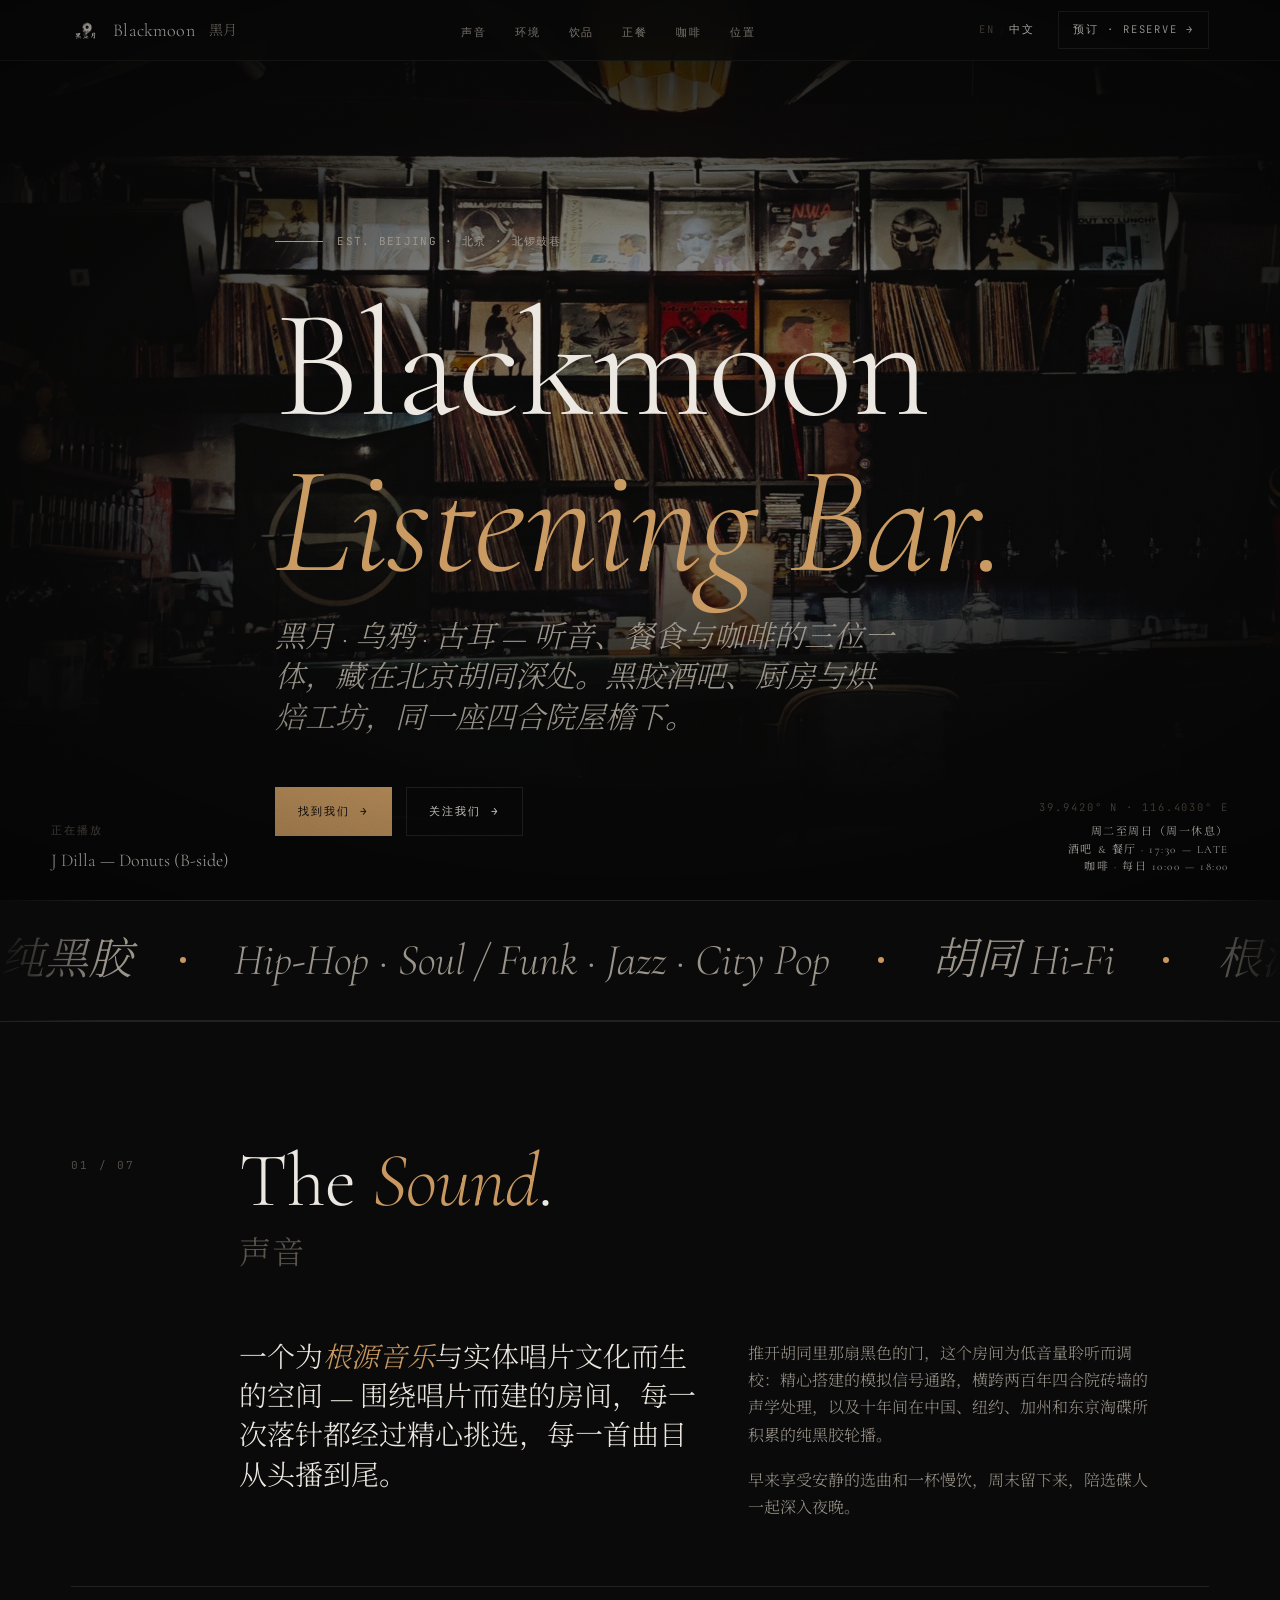
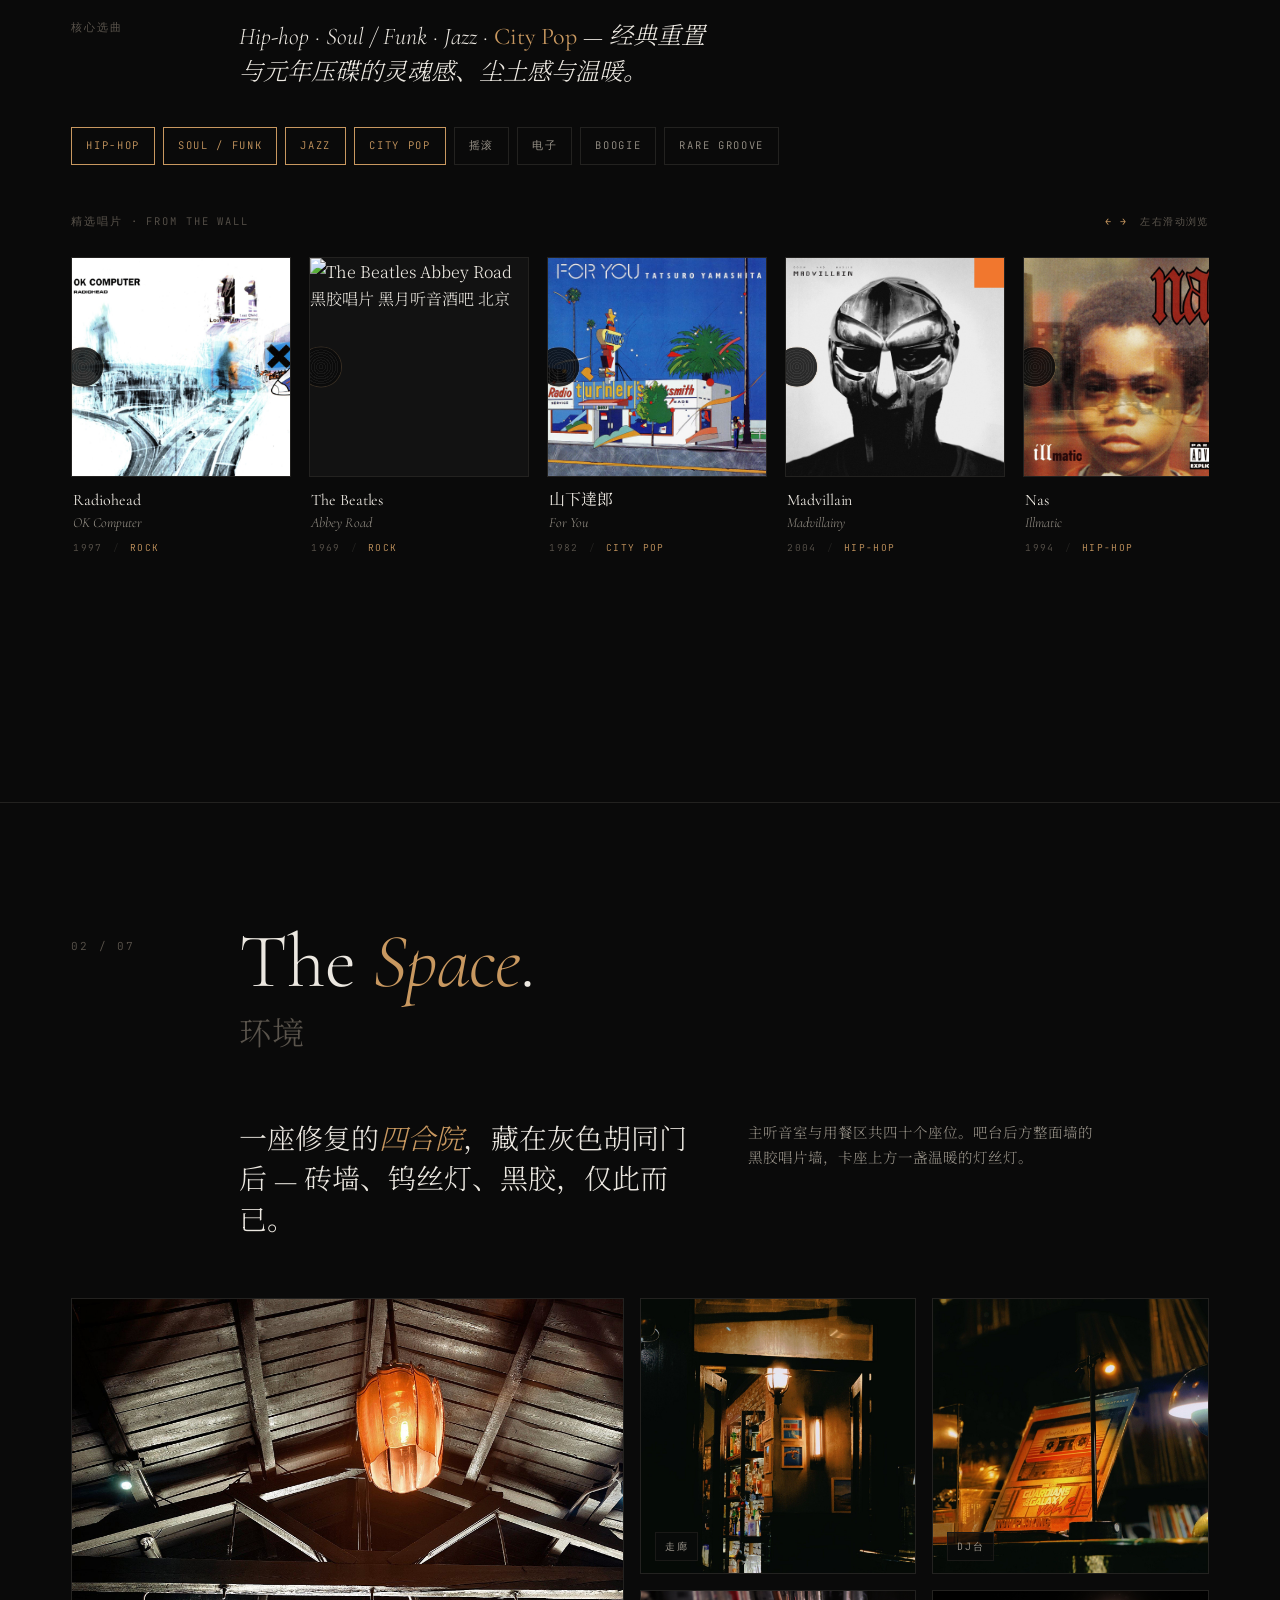
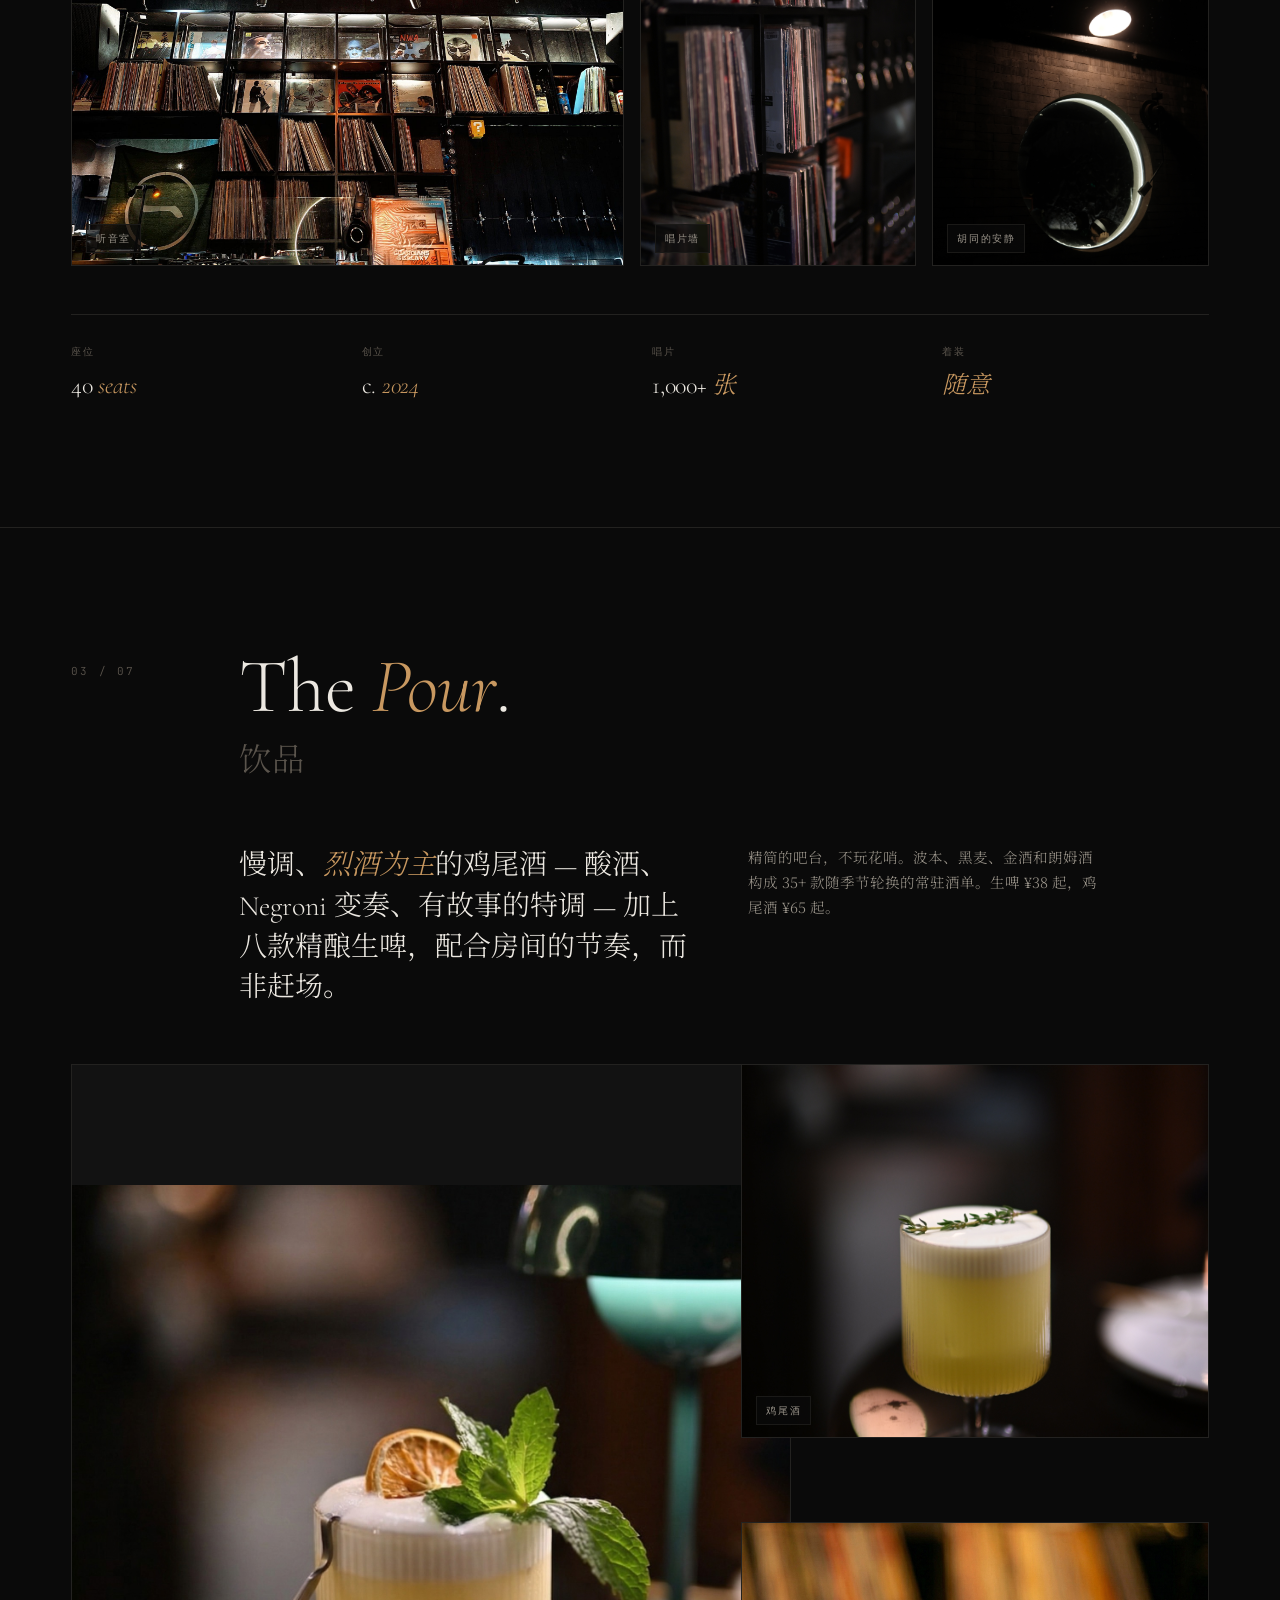
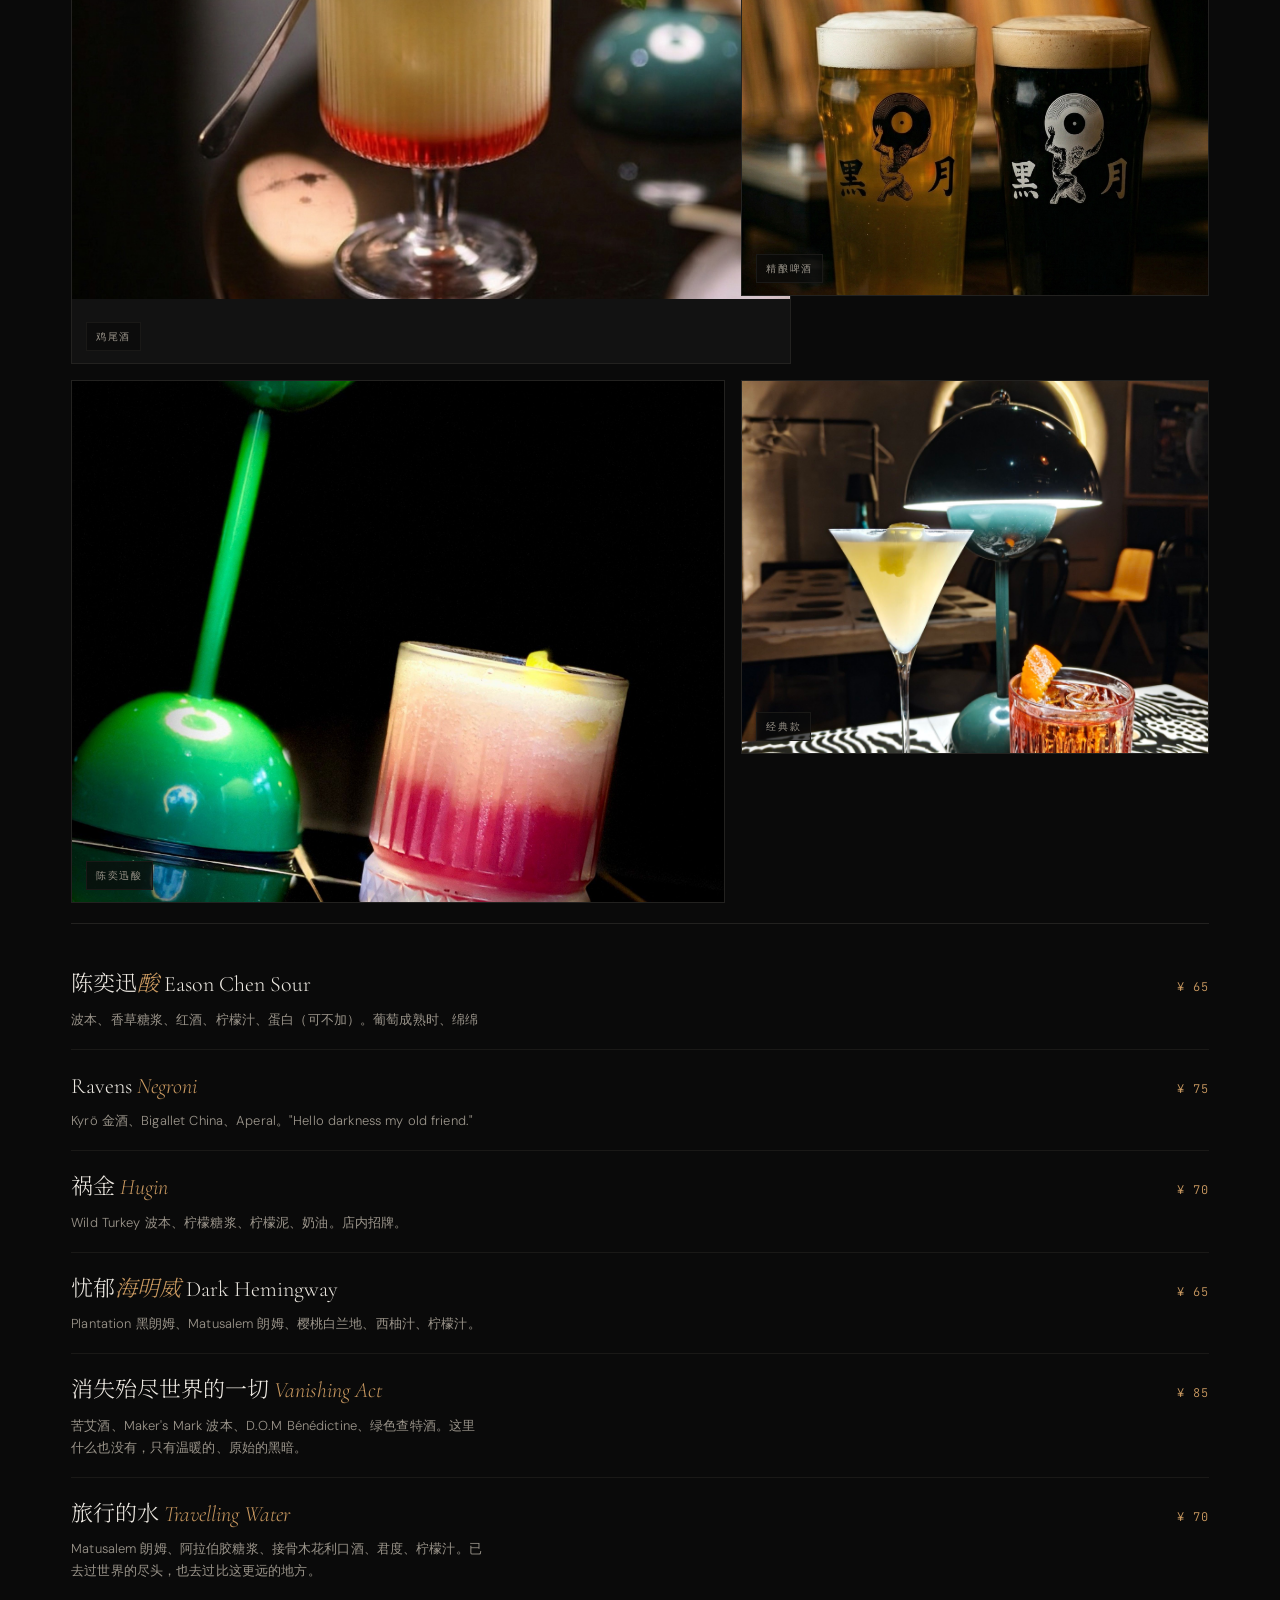
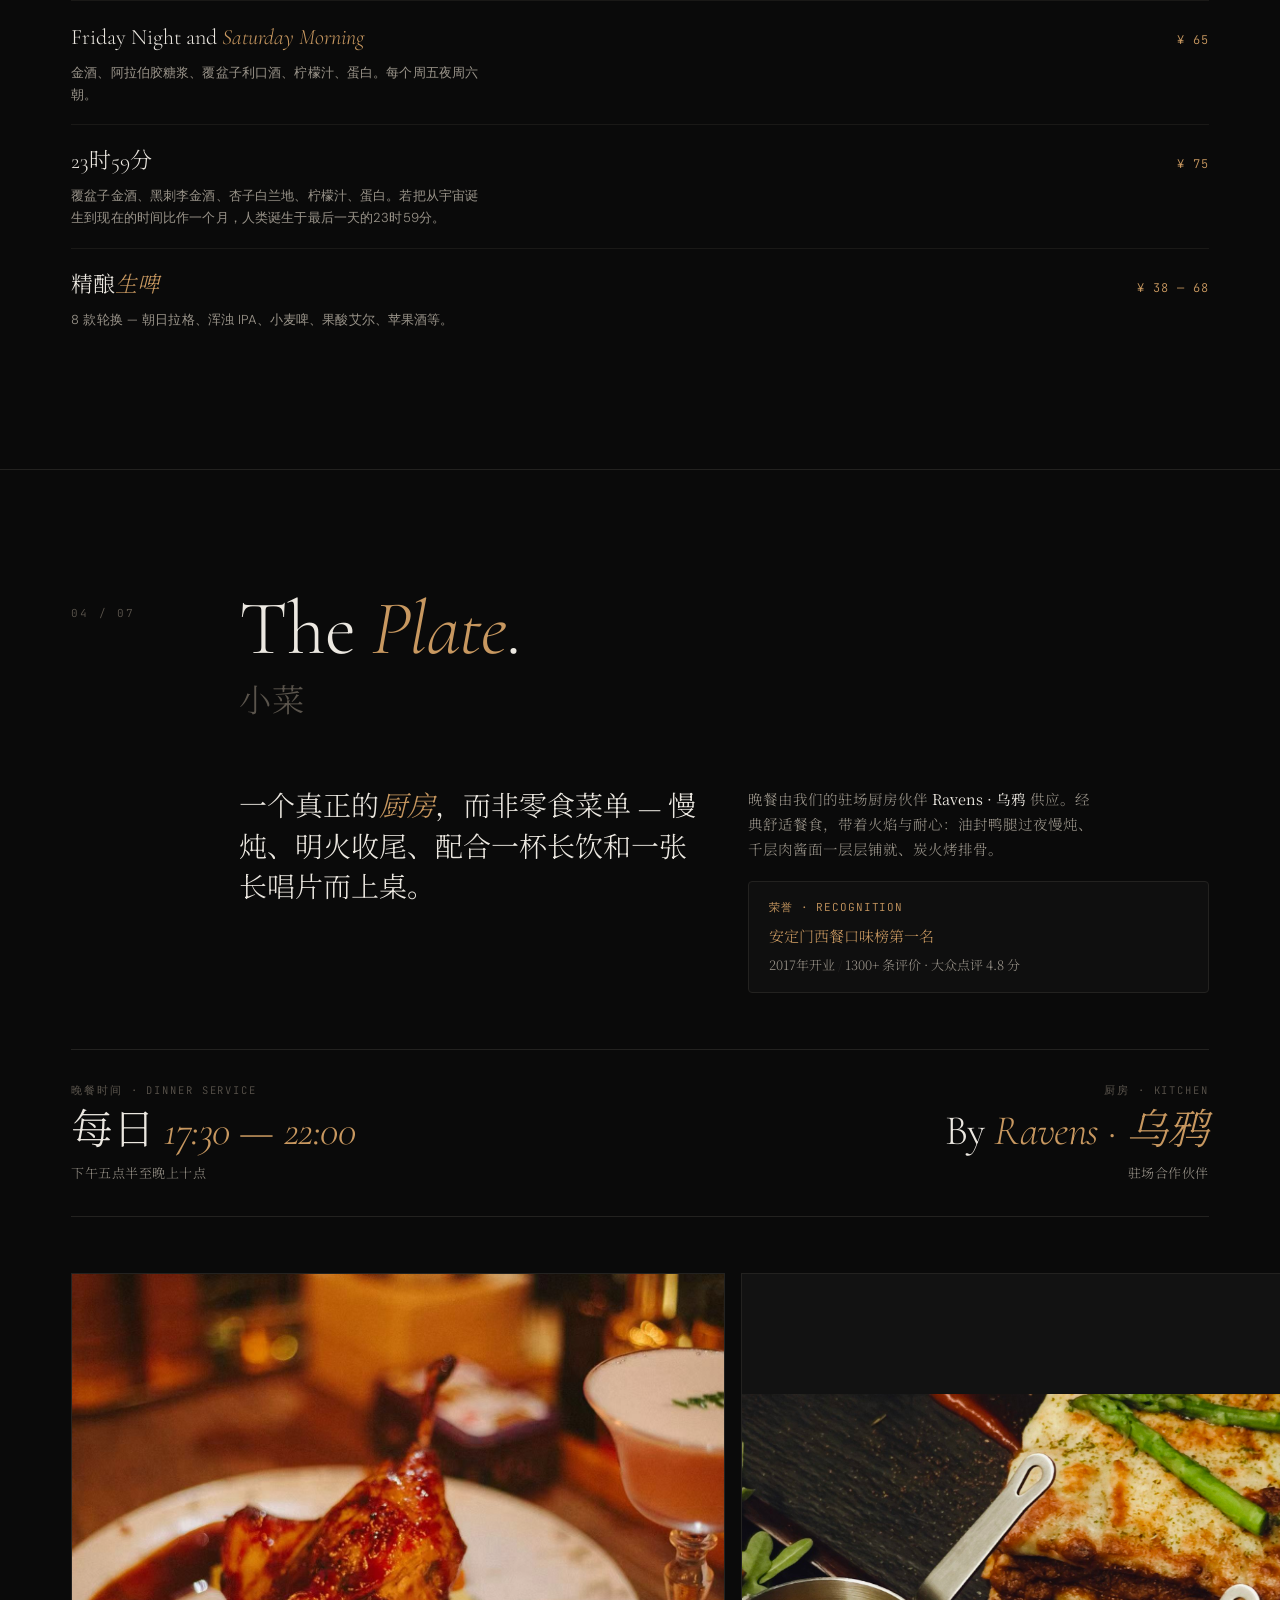
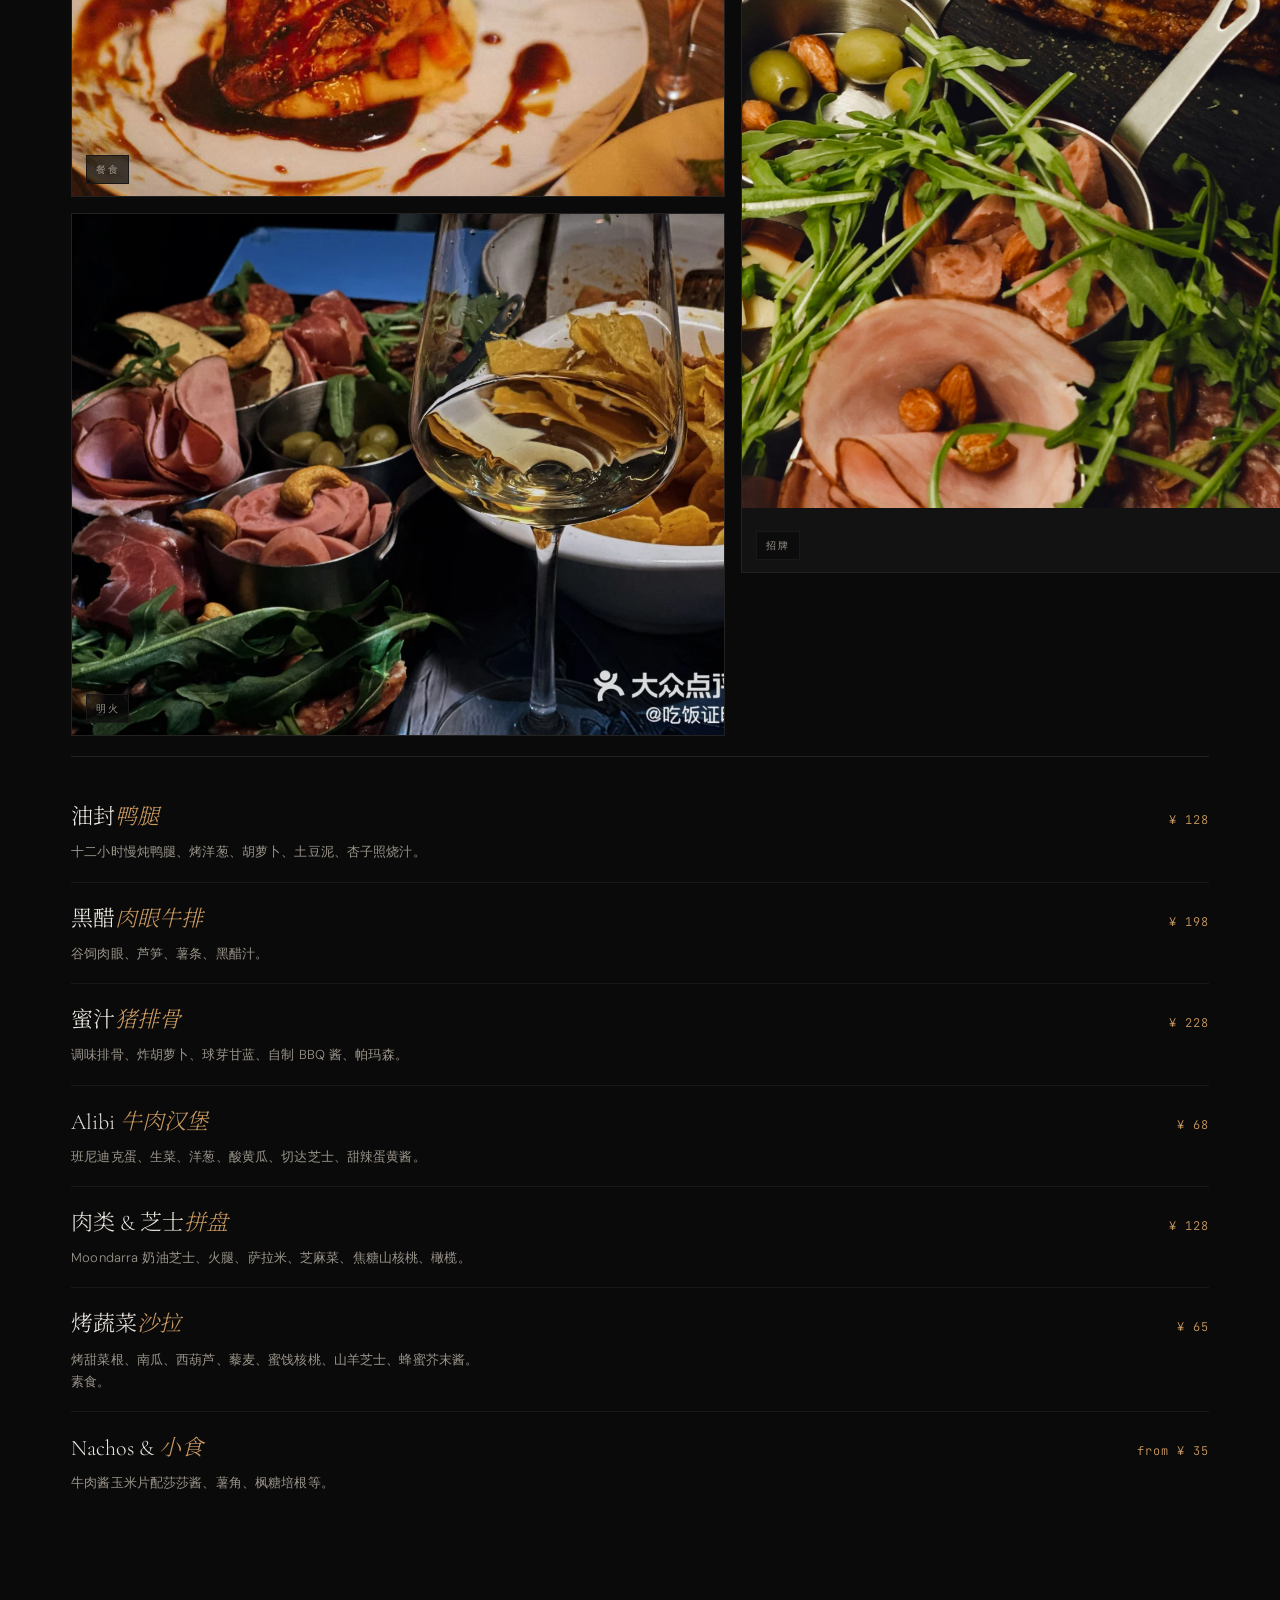
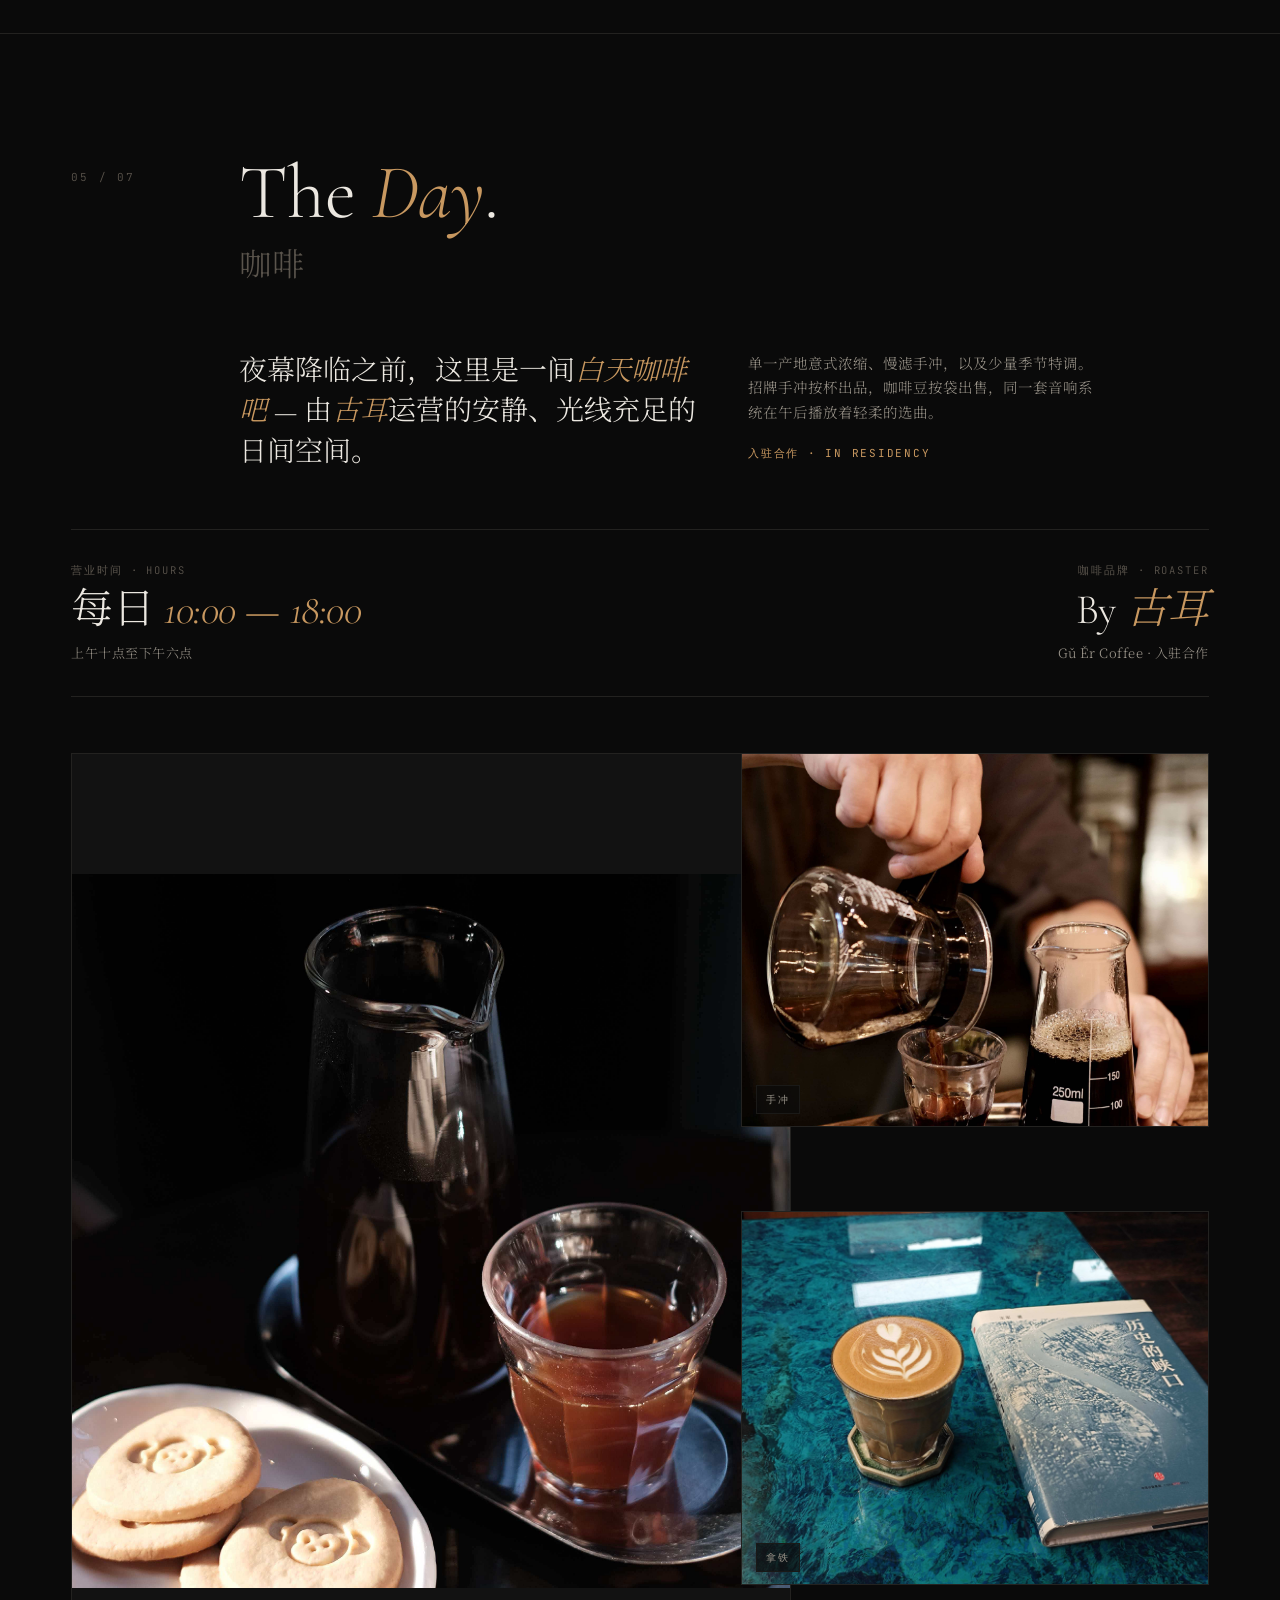
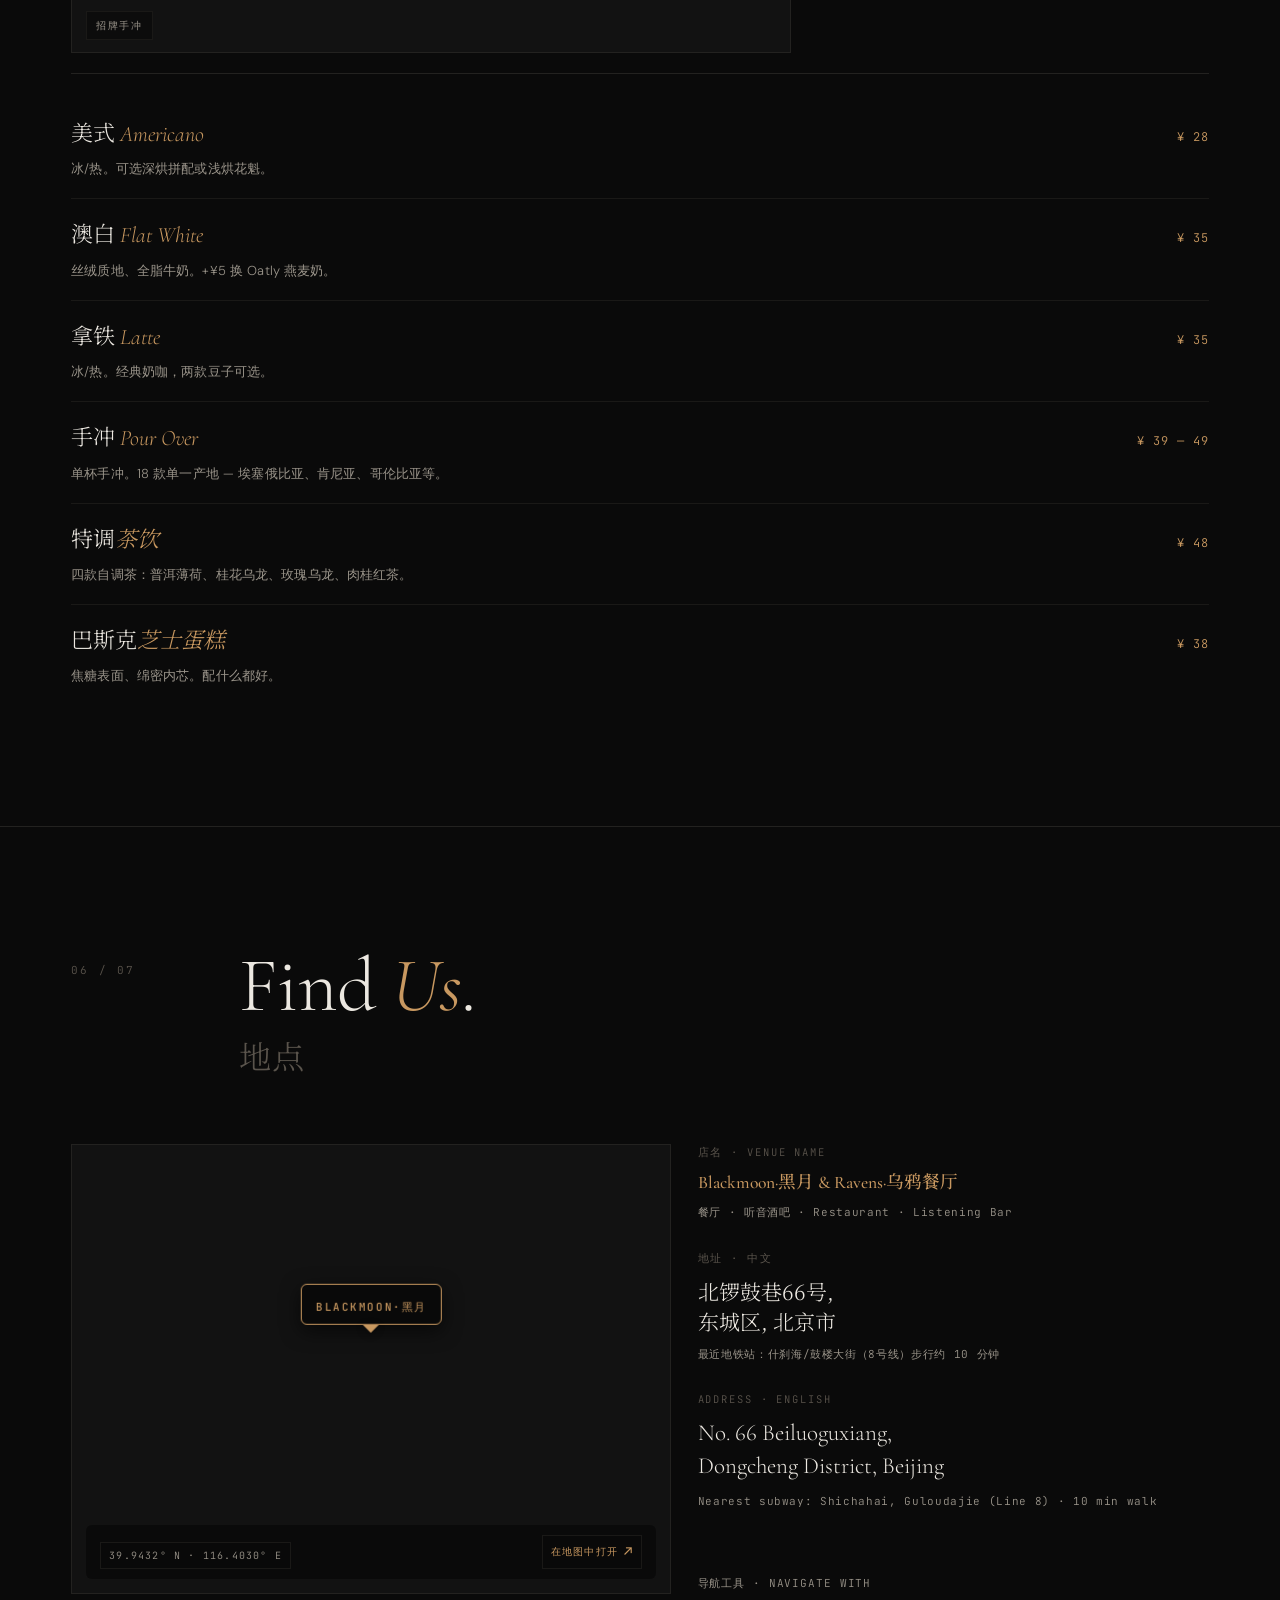
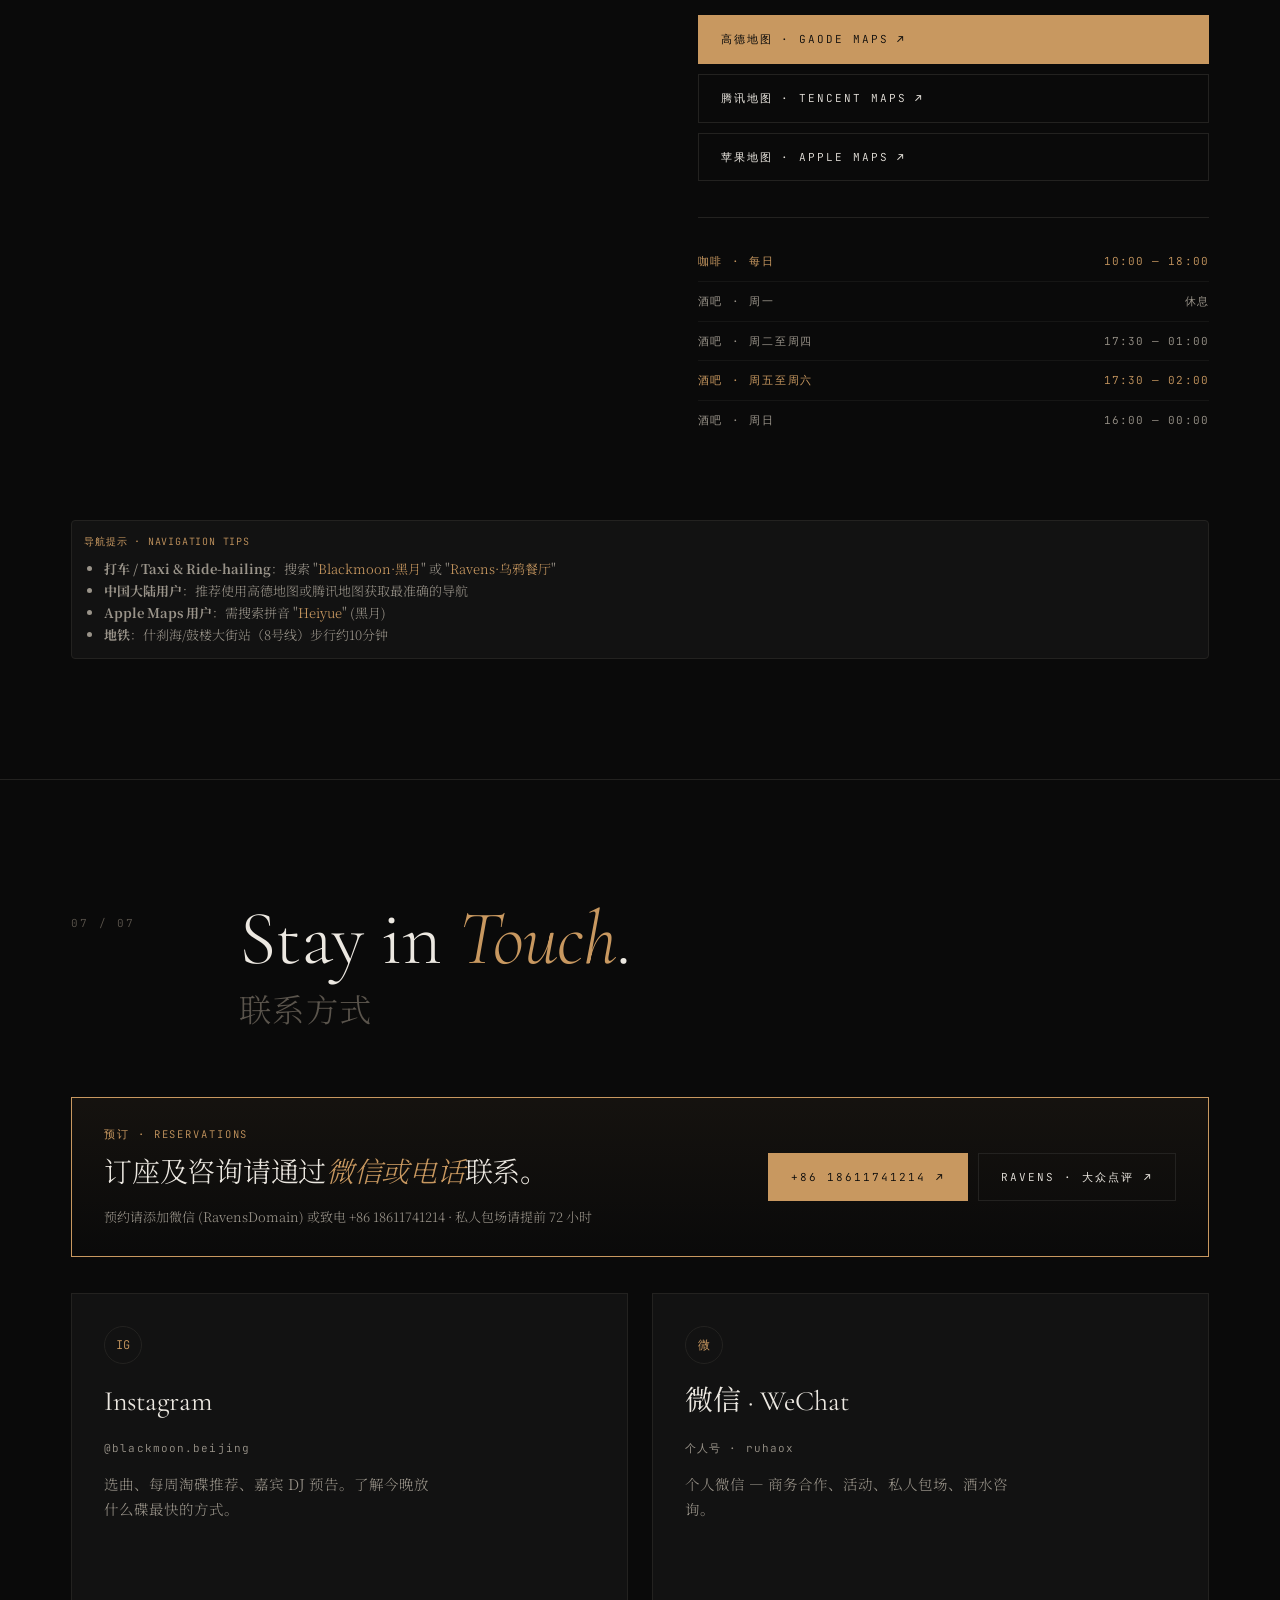
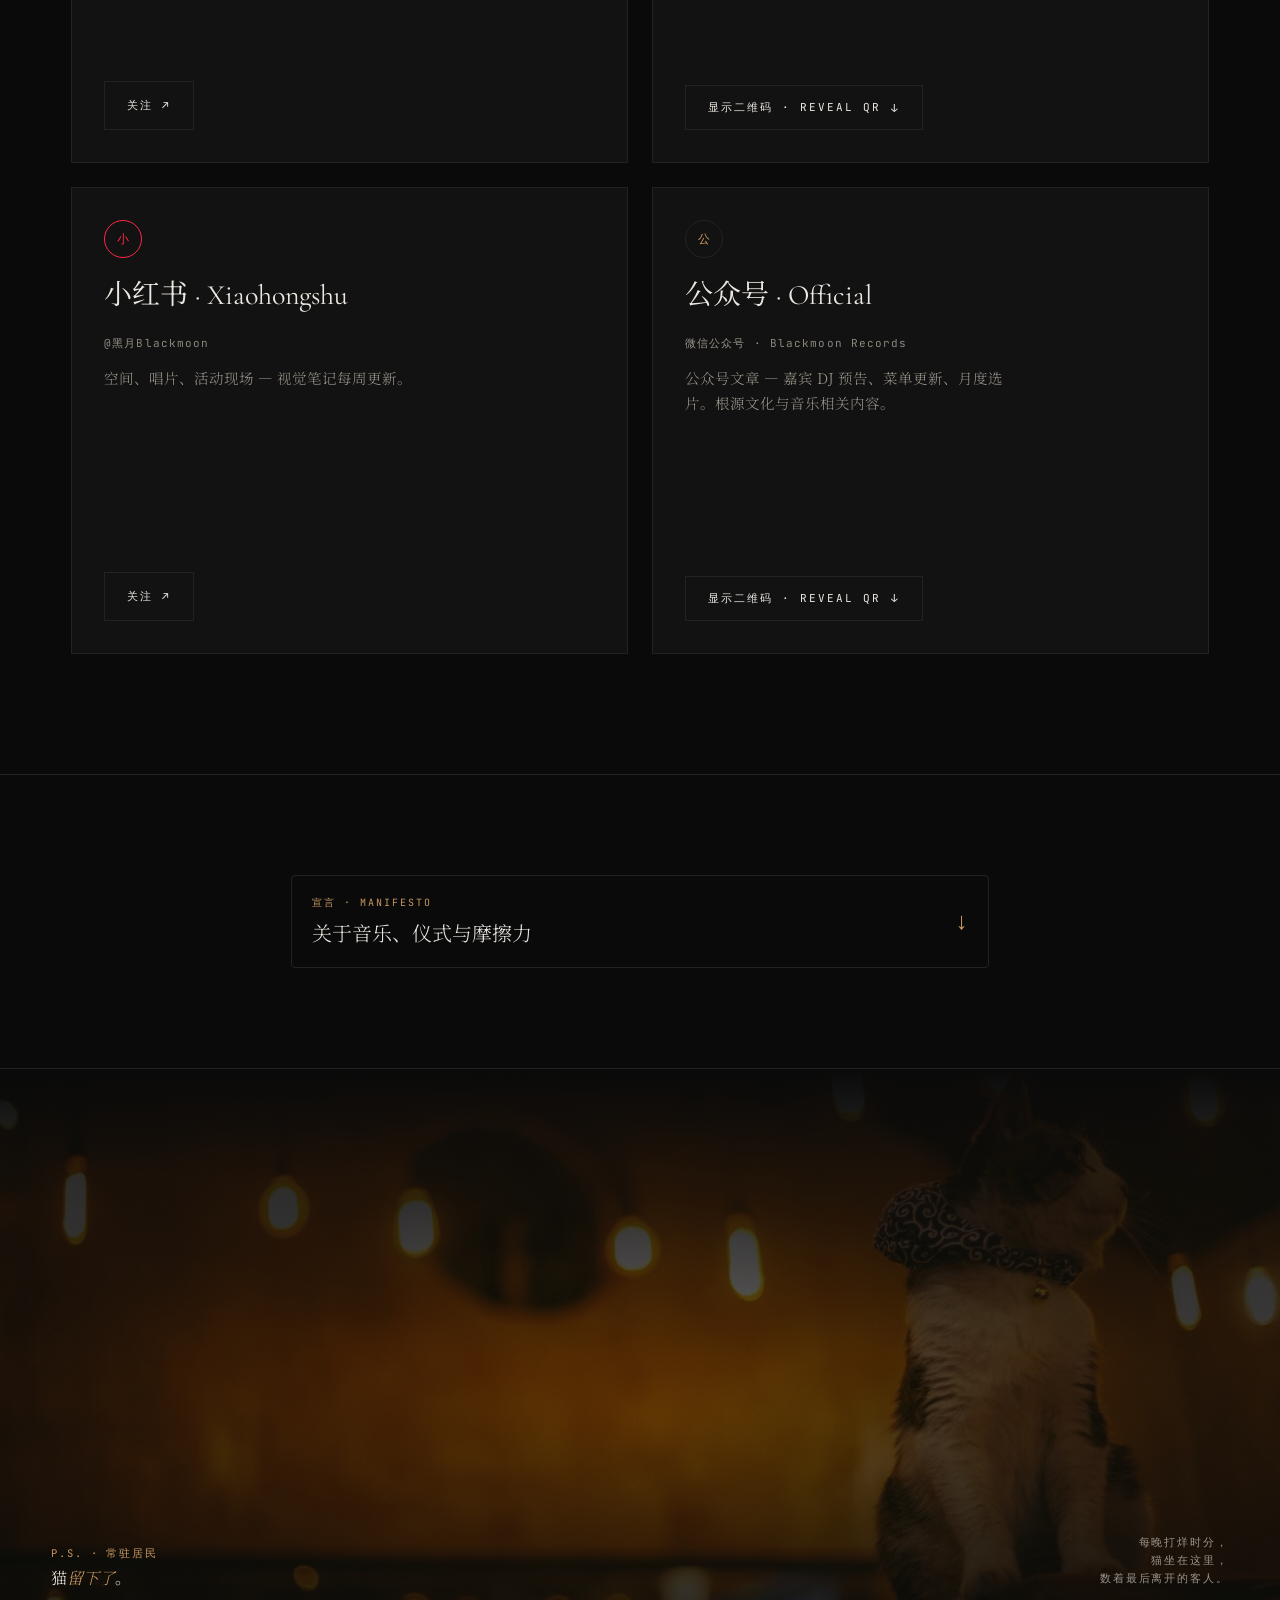
==== zh/index.html @ 3ed4dad8 "Add full Chinese body content to zh/index.html Populate the previously empty Chinese page with trans" ====
<!doctype html>
<html lang="zh-Hans">
<head>
  <meta charset="utf-8" />
  <meta name="viewport" content="width=device-width, initial-scale=1" />

  <!-- ─── SEO META ────────────────────────────────────────────── -->
  <title>黑月 | 北京胡同黑胶听音酒吧</title>
  <meta name="description" content="黑月 — 北京胡同里的黑胶听音酒吧。鸡尾酒、精酿啤酒、乌鸦晚餐与古耳精品咖啡。Jazz、Soul、Hip-hop，纯黑胶播放。" />
  <link rel="canonical" href="https://blackmoonbeijing.com/zh/" />
  <meta property="og:type" content="website" />
  <meta property="og:url" content="https://blackmoonbeijing.com/zh/" />
  <meta property="og:title" content="黑月 | 北京胡同黑胶听音酒吧" />
  <meta property="og:description" content="黑月 — 北京胡同里的黑胶听音酒吧。鸡尾酒、精酿啤酒、乌鸦晚餐与古耳精品咖啡。Jazz、Soul、Hip-hop，纯黑胶播放。" />
  <meta property="og:locale" content="zh_CN" />
  <meta property="og:locale:alternate" content="en" />
  <link rel="alternate" hreflang="en" href="https://blackmoonbeijing.com/" />
  <link rel="alternate" hreflang="zh-Hans" href="https://blackmoonbeijing.com/zh/" />
  <link rel="alternate" hreflang="x-default" href="https://blackmoonbeijing.com/" />

  <!-- ─── Geo-Meta Tags ──────────────────────────────────────── -->
  <meta name="geo.region" content="CN-11" />
  <meta name="geo.placename" content="Beijing" />
  <meta name="geo.position" content="39.9420;116.4030" />
  <meta name="ICBM" content="39.9420, 116.4030" />

  <!-- ─── JSON-LD: LocalBusiness / Bar ────────────────────────── -->
  <script type="application/ld+json">
  {
    "@context": "https://schema.org",
    "@type": ["BarOrPub", "Restaurant"],
    "name": "黑月 Blackmoon Listening Bar",
    "description": "北京胡同里的黑胶听音酒吧。Hi-Fi模拟信号音响系统；Hip-hop、Soul/Funk、Jazz和City Pop为核心选片；精酿啤酒与特调鸡尾酒。",
    "url": "https://blackmoonbeijing.com/zh/",
    "image": "https://blackmoonbeijing.com/og.jpg",
    "telephone": "+86-186-1174-1214",
    "priceRange": "$",
    "menu": "https://blackmoonbeijing.com/zh/#drinks",
    "servesCuisine": ["Bar", "Cocktails", "Western"],
    "address": {
      "@type": "PostalAddress",
      "streetAddress": "北锣鼓巷66号",
      "addressLocality": "东城区",
      "addressRegion": "北京",
      "postalCode": "100009",
      "addressCountry": "CN"
    },
    "geo": {
      "@type": "GeoCoordinates",
      "latitude": "39.9420",
      "longitude": "116.4030"
    },
    "openingHoursSpecification": [
      { "@type": "OpeningHoursSpecification", "name": "咖啡 (古耳)", "dayOfWeek": ["Monday","Tuesday","Wednesday","Thursday","Friday","Saturday","Sunday"], "opens": "10:00", "closes": "18:00" },
      { "@type": "OpeningHoursSpecification", "name": "酒吧", "dayOfWeek": ["Tuesday","Wednesday","Thursday"], "opens": "17:30", "closes": "01:00" },
      { "@type": "OpeningHoursSpecification", "name": "酒吧", "dayOfWeek": ["Friday","Saturday"], "opens": "17:30", "closes": "02:00" },
      { "@type": "OpeningHoursSpecification", "name": "酒吧", "dayOfWeek": ["Sunday"], "opens": "16:00", "closes": "00:00" }
    ],
    "sameAs": [
      "https://www.instagram.com/blackmoon.beijing/",
      "https://www.xiaohongshu.com/user/profile/blackmoon"
    ]
  }
  </script>

  <!-- ─── ANALYTICS placeholder (Plausible) ───────────────────── -->
  <!-- <script defer data-domain="blackmoonbeijing.com" src="https://plausible.io/js/script.js"></script> -->

  <!-- ─── Fonts ──────────────────────────────────────────────── -->
  <link rel="preconnect" href="https://fonts.googleapis.com" />
  <link rel="preconnect" href="https://fonts.gstatic.com" crossorigin />
  <link href="https://fonts.googleapis.com/css2?family=Cormorant+Garamond:ital,wght@0,300;0,400;0,500;1,400&family=DM+Sans:wght@300;400;500&family=JetBrains+Mono:wght@400;500&family=Noto+Serif+SC:wght@300;500&display=swap" rel="stylesheet" />

  <style>
    :root{
      --bg:          #0a0a0a;
      --bg-2:        #121212;
      --bg-3:        #161616;
      --fg:          #ece8e1;       /* warm off-white */
      --fg-dim:      #9a948a;
      --fg-faint:    #5a544c;
      --rule:        #232220;
      --rule-soft:   #1a1917;
      --accent:      #c89860;       /* tungsten amber */
      --accent-2:    #8a5a2b;

      --f-display: 'Cormorant Garamond', 'Noto Serif SC', ui-serif, Georgia, serif;
      --f-body:    'DM Sans', ui-sans-serif, system-ui, sans-serif;
      --f-mono:    'JetBrains Mono', ui-monospace, monospace;
      --f-cn:      'Noto Serif SC', 'Cormorant Garamond', serif;

      --max: 1240px;
      --pad: clamp(20px, 4vw, 56px);
    }

    /* Subtle film-grain overlay — vinyl/analog texture */
    body::before{
      content:"";position:fixed;inset:0;z-index:1000;pointer-events:none;
      opacity:0.06;mix-blend-mode:overlay;
      background-image:url("data:image/svg+xml;utf8,<svg viewBox='0 0 200 200' xmlns='http://www.w3.org/2000/svg'><filter id='n'><feTurbulence type='fractalNoise' baseFrequency='0.9' numOctaves='2' stitchTiles='stitch'/><feColorMatrix values='0 0 0 0 0.95  0 0 0 0 0.92  0 0 0 0 0.85  0 0 0 1 0'/></filter><rect width='100%25' height='100%25' filter='url(%23n)'/></svg>");
      background-size:200px 200px;
    }
    /* Vignette to deepen the room corners */
    body::after{
      content:"";position:fixed;inset:0;z-index:999;pointer-events:none;
      background:radial-gradient(ellipse 90% 70% at 50% 50%, transparent 40%, rgba(0,0,0,0.55) 100%);
    }

    *{box-sizing:border-box;margin:0;padding:0}
    html,body{background:var(--bg);color:var(--fg);font-family:var(--f-body);font-weight:300;font-size:16px;line-height:1.55;-webkit-font-smoothing:antialiased;text-rendering:optimizeLegibility;overflow-x:hidden}
    body{font-family:var(--f-cn),var(--f-body);line-height:1.7}
    html{overflow-x:hidden}
    a{color:inherit;text-decoration:none}
    img,svg{display:block;max-width:100%}
    ::selection{background:var(--accent);color:var(--bg)}
    html{scroll-behavior:smooth}

    /* ─── Typography utilities ─── */
    .display{font-family:var(--f-display);font-weight:300;letter-spacing:-0.01em;line-height:1.02}
    .mono{font-family:var(--f-mono);font-size:11px;font-weight:400;letter-spacing:0.12em;text-transform:uppercase;color:var(--fg-dim)}
    .cn{font-family:var(--f-cn);font-weight:300}
    .eyebrow{font-family:var(--f-mono);font-size:10.5px;letter-spacing:0.18em;text-transform:uppercase;color:var(--fg-faint)}

    /* ─── Layout ─── */
    .wrap{max-width:var(--max);margin:0 auto;padding-left:var(--pad);padding-right:var(--pad)}
    section{position:relative;border-top:1px solid var(--rule)}
    section:first-of-type{border-top:0}

    /* ─── Top nav ─── */
    .nav{position:fixed;inset:0 0 auto 0;z-index:50;backdrop-filter:blur(14px) saturate(120%);-webkit-backdrop-filter:blur(14px) saturate(120%);background:rgba(10,10,10,0.82);border-bottom:1px solid var(--rule-soft)}
    .nav-inner{display:flex;align-items:center;justify-content:space-between;height:60px}
    /* Logo mark — SVG as mask so it inherits currentColor */
    .brand-mark{width:30px;height:30px;display:inline-block;flex-shrink:0;
      background-color:var(--fg);
      -webkit-mask:url('../assets/blackmoon-logo.svg') center / contain no-repeat;
              mask:url('../assets/blackmoon-logo.svg') center / contain no-repeat;
      filter:drop-shadow(0 0 14px rgba(200,152,96,0.22))}
    .brand-mark.lg{width:54px;height:54px}
    .brand{display:flex;align-items:center;gap:12px;font-family:var(--f-display);font-size:18px;letter-spacing:0.01em}
    .brand-cn{font-family:var(--f-cn);color:var(--fg-dim);font-size:14px;margin-left:2px}
    .nav ul{list-style:none;display:flex;gap:28px;align-items:center}
    .nav ul a{font-family:var(--f-mono);font-size:10.5px;letter-spacing:0.18em;text-transform:uppercase;color:var(--fg-dim);transition:color .2s}
    .nav ul a:hover{color:var(--fg)}
    .nav-cta{font-family:var(--f-mono);font-size:10.5px;letter-spacing:0.18em;text-transform:uppercase;padding:9px 14px;border:1px solid var(--rule);border-radius:999px;transition:all .2s}
    .nav-cta:hover{border-color:var(--accent);color:var(--accent)}
    .nav-right{display:flex;align-items:center;gap:8px}
    .lang-toggle{display:flex;align-items:center;gap:6px;margin-right:16px}
    .lang-link{font-family:var(--f-mono);font-size:10.5px;letter-spacing:0.14em;color:var(--fg-faint);transition:color .2s}
    .lang-link:hover{color:var(--fg)}
    .lang-link.active{color:var(--fg);font-weight:500}
    .lang-sep{color:var(--rule);font-size:10px}
    @media (max-width: 720px){ .nav ul{display:none} }

    /* ─── Hero ─── */
    .hero{min-height:100vh;display:flex;flex-direction:column;justify-content:flex-end;padding-top:120px;padding-bottom:64px;position:relative;overflow:hidden}
    .hero-media{position:absolute;inset:0;z-index:0;background-image:url('../assets/hero.jpg');background-size:cover;background-position:center;filter:brightness(0.78) saturate(1.05);pointer-events:none}
    .hero-media::after{content:"";position:absolute;inset:0;background:
      radial-gradient(ellipse 70% 55% at 50% 45%, transparent 0%, rgba(10,10,10,0.55) 65%, var(--bg) 100%),
      linear-gradient(180deg, rgba(10,10,10,0.55) 0%, rgba(10,10,10,0.15) 25%, rgba(10,10,10,0.25) 55%, var(--bg) 100%),
      linear-gradient(90deg, rgba(10,10,10,0.45) 0%, transparent 35%, transparent 65%, rgba(10,10,10,0.45) 100%);pointer-events:none}
    .hero-placeholder{position:absolute;inset:0;display:grid;place-items:center;
      background:
        radial-gradient(circle at 65% 50%, oklch(0.25 0.01 60) 0%, oklch(0.16 0.008 60) 35%, var(--bg) 70%),
        repeating-linear-gradient(45deg, transparent 0 22px, color-mix(in oklch,var(--fg-faint) 6%,transparent) 22px 23px)}
    .record{position:absolute;right:-8%;top:50%;transform:translateY(-50%);width:min(78vh,860px);aspect-ratio:1;border-radius:50%;
      background:
        radial-gradient(circle at center, oklch(0.32 0.02 30) 0 14%, oklch(0.13 0.006 60) 14.1% 15.5%, var(--accent) 15.6% 16.2%, oklch(0.13 0.006 60) 16.3% 18%, oklch(0.16 0 0) 18.1% 100%),
        repeating-radial-gradient(circle at center, color-mix(in oklch,var(--fg-faint) 0%,transparent) 0 1.5px, color-mix(in oklch,var(--fg-faint) 14%,transparent) 1.5px 2px);
      box-shadow:0 60px 120px -20px oklch(0 0 0 / 0.7), inset 0 0 60px oklch(0 0 0 / 0.6);
      opacity:0.55;animation:spin 28s linear infinite}
    @keyframes spin{to{transform:translateY(-50%) rotate(360deg)}}
    .hero-content{position:relative;z-index:2}
    .hero-eyebrow{display:flex;align-items:center;gap:14px;margin-bottom:36px}
    .hero-eyebrow .bar{width:48px;height:1px;background:var(--accent)}
    .hero-title{font-size:clamp(64px, 12vw, 168px);font-weight:300;margin-bottom:18px}
    .hero-title .ital{font-style:italic;color:var(--accent)}
    .hero-subtitle{font-family:var(--f-display);font-size:clamp(20px,2.6vw,30px);font-weight:300;color:var(--fg-dim);max-width:620px;line-height:1.35;margin-bottom:48px;font-style:italic}
    .hero-ctas{display:flex;gap:14px;flex-wrap:wrap}
    .btn{display:inline-flex;align-items:center;gap:10px;padding:14px 22px;font-family:var(--f-mono);font-size:11px;letter-spacing:0.18em;text-transform:uppercase;border:1px solid var(--rule);transition:all .25s ease;color:var(--fg)}
    .btn .arr{transition:transform .25s ease}
    .btn:hover .arr{transform:translateX(4px)}
    .btn-primary{background:var(--accent);color:var(--bg);border-color:var(--accent)}
    .btn-primary:hover{background:#d9a868;border-color:#d9a868}
    .btn-ghost{background:transparent;color:var(--fg);border-color:var(--rule)}
    .btn-ghost:hover{border-color:var(--accent);color:var(--accent)}
    .nav-cta{border-radius:0 !important}

    .hero-foot{position:absolute;left:var(--pad);right:var(--pad);bottom:24px;display:flex;justify-content:space-between;align-items:flex-end;z-index:2;gap:24px;flex-wrap:wrap}
    .hero-foot .col{display:flex;flex-direction:column;gap:6px}
    .hero-foot .val{font-family:var(--f-display);font-size:18px;color:var(--fg)}

    /* ─── Section headers ─── */
    .sec{padding:120px 0 120px}
    .sec-head{display:grid;grid-template-columns:120px 1fr;gap:48px;margin-bottom:72px;align-items:start}
    @media (max-width:720px){ .sec-head{grid-template-columns:1fr;gap:16px} .sec{padding:80px 0} }
    .sec-num{font-family:var(--f-mono);font-size:11px;letter-spacing:0.2em;color:var(--fg-faint);padding-top:14px}
    .sec-title{font-family:var(--f-display);font-size:clamp(44px,6vw,80px);font-weight:300;letter-spacing:-0.01em;line-height:1.02}
    .sec-title .ital{font-style:italic;color:var(--accent)}
    .sec-title .cn{display:block;font-size:0.42em;color:var(--fg-faint);margin-top:14px;letter-spacing:0.04em}

    /* ─── Sound section ─── */
    .sound-grid{display:grid;grid-template-columns:120px 1fr 1fr;gap:48px}
    @media (max-width:880px){ .sound-grid{grid-template-columns:1fr;gap:36px} }
    .sound-lede{font-family:var(--f-display);font-size:clamp(22px,2.4vw,28px);line-height:1.4;color:var(--fg);font-weight:300}
    .sound-lede .accent{color:var(--accent);font-style:italic}
    .sound-body p{color:var(--fg-dim);margin-bottom:18px;max-width:46ch}
    .core{margin-top:48px;border-top:1px solid var(--rule);padding-top:32px;display:grid;grid-template-columns:120px 1fr;gap:48px;align-items:start}
    @media (max-width:880px){ .core{grid-template-columns:1fr;gap:18px} }
    .core-label{font-family:var(--f-mono);font-size:10.5px;letter-spacing:0.18em;text-transform:uppercase;color:var(--fg-faint)}
    .core-line{font-family:var(--f-display);font-style:italic;font-size:clamp(20px,2vw,24px);line-height:1.5;color:var(--fg);font-weight:300;max-width:48ch}
    .core-line .accent{color:var(--accent);font-style:normal;font-weight:400}

    .genres{display:flex;gap:8px;flex-wrap:wrap;margin-top:36px}
    .genre{padding:9px 14px;border:1px solid var(--rule);font-family:var(--f-mono);font-size:10.5px;letter-spacing:0.16em;text-transform:uppercase;color:var(--fg-dim)}
    .genre.on{color:var(--accent);border-color:var(--accent)}

    /* ─── Marquee divider ─── */
    .marquee{border-top:1px solid var(--rule);border-bottom:1px solid var(--rule);overflow:hidden;white-space:nowrap;padding:22px 0;display:flex;gap:48px;mask-image:linear-gradient(90deg,transparent,#000 8%,#000 92%,transparent)}
    .marquee-track{display:inline-flex;gap:48px;animation:slide 40s linear infinite;font-family:var(--f-display);font-size:clamp(28px,4vw,44px);font-style:italic;color:var(--fg-dim);white-space:nowrap}
    .marquee-track span{display:inline-flex;align-items:center;gap:48px}
    .marquee-track .dot{width:6px;height:6px;border-radius:50%;background:var(--accent)}
    @keyframes slide{from{transform:translateX(0)}to{transform:translateX(-50%)}}

    /* ─── Location ─── */
    .loc-grid{display:grid;grid-template-columns:1.1fr 1fr;gap:64px;align-items:stretch}
    @media (max-width:880px){ .loc-grid{grid-template-columns:1fr;gap:36px} }
    .map-card{position:relative;aspect-ratio:4/3;overflow:hidden;border:1px solid var(--rule);background:var(--bg-2);transition:transform .35s ease, border-color .35s ease}
    .map-card:hover{border-color:var(--accent)}
    .map-svg{position:absolute;inset:0;width:100%;height:100%}
    .map-pin{position:absolute;left:54%;top:50%;transform:translate(-50%,-100%);display:flex;flex-direction:column;align-items:center;gap:6px}
    .map-pin-dot{width:14px;height:14px;border-radius:50%;background:var(--accent);box-shadow:0 0 0 6px color-mix(in oklch,var(--accent) 24%,transparent),0 0 24px var(--accent);animation:pulse 2.4s ease-in-out infinite}
    @keyframes pulse{0%,100%{box-shadow:0 0 0 6px color-mix(in oklch,var(--accent) 24%,transparent),0 0 24px var(--accent)}50%{box-shadow:0 0 0 14px color-mix(in oklch,var(--accent) 6%,transparent),0 0 28px var(--accent)}}
    .map-pin-label{font-family:var(--f-mono);font-size:10px;letter-spacing:0.16em;text-transform:uppercase;color:var(--fg);background:rgba(10,10,10,0.85);padding:4px 8px;border:1px solid var(--rule)}
    .map-overlay{position:absolute;left:14px;right:14px;bottom:14px;display:flex;justify-content:space-between;align-items:flex-end;pointer-events:none}
    .map-overlay:hover{border-color:var(--accent)}
    .map-coord{font-family:var(--f-mono);font-size:10px;letter-spacing:0.12em;color:var(--fg-dim);background:rgba(10,10,10,0.75);padding:4px 8px;border:1px solid var(--rule-soft)}

    .addr{display:flex;flex-direction:column;gap:28px;font-style:normal}
    .addr-block{display:flex;flex-direction:column;gap:8px}
    .addr-label{font-family:var(--f-mono);font-size:10.5px;letter-spacing:0.18em;text-transform:uppercase;color:var(--fg-faint)}
    .addr-line{font-family:var(--f-display);font-size:23px;line-height:1.45;color:var(--fg);font-weight:300}
    .addr-line.cn{font-family:var(--f-cn);font-size:21px}
    .addr-meta{font-family:var(--f-mono);font-size:11px;color:var(--fg-dim);letter-spacing:0.06em}
    .map-ctas{display:flex;flex-direction:column;gap:10px;margin-top:8px}
    .map-ctas .btn{width:100%;justify-content:space-between}

    .hours{margin-top:8px;border-top:1px solid var(--rule);padding-top:24px}
    .hours-row{display:grid;grid-template-columns:1fr auto;padding:10px 0;border-bottom:1px solid color-mix(in oklch,var(--rule) 50%,transparent);font-family:var(--f-mono);font-size:11px;letter-spacing:0.1em;color:var(--fg-dim)}
    .hours-row:last-child{border-bottom:0}
    .hours-row.today{color:var(--accent)}
    .hours-row .day{text-transform:uppercase;letter-spacing:0.16em}

    /* ─── Contact (Stay in Touch) ─── */
    .contact-grid{display:grid;grid-template-columns:repeat(2,1fr);gap:24px}
    @media (max-width:720px){ .contact-grid{grid-template-columns:1fr} }
    .contact-card{border:1px solid var(--rule);padding:32px;display:flex;flex-direction:column;gap:14px;background:var(--bg-2);transition:border-color .3s, background .3s}
    .contact-card:hover{border-color:var(--accent);background:var(--bg-3)}
    .contact-icon{width:38px;height:38px;border-radius:50%;border:1px solid var(--rule);display:grid;place-items:center;color:var(--accent);font-family:var(--f-mono);font-size:12px}
    .contact-title{font-family:var(--f-display);font-size:28px;color:var(--fg);font-weight:400}
    .contact-handle{font-family:var(--f-mono);font-size:11px;color:var(--fg-dim);letter-spacing:0.1em}
    .contact-body{color:var(--fg-dim);max-width:42ch;font-size:14.5px}
    .contact-action{margin-top:auto}

    /* WeChat reveal */
    .wechat-card{position:relative}
    .qr-wrap{display:flex;align-items:flex-start;gap:20px;margin-top:8px}
    .qr-placeholder{width:124px;height:124px;background:#fafaf7;display:grid;place-items:center;flex-shrink:0;border:1px solid var(--rule);position:relative;overflow:hidden;
      opacity:0;transform:scale(0.94) translateY(8px);transition:opacity .35s ease, transform .35s ease;pointer-events:none}
    .wechat-card.revealed .qr-placeholder{opacity:1;transform:scale(1) translateY(0)}
    .qr-img{width:124px;height:124px;object-fit:contain;flex-shrink:0;opacity:0;transform:scale(.92) translateY(6px);transition:opacity .5s ease,transform .5s ease}
    .wechat-card.revealed .qr-img{opacity:1;transform:scale(1) translateY(0)}
    .qr-placeholder::before{content:"";position:absolute;inset:8px;
      background:
        linear-gradient(#0a0a0a,#0a0a0a) 0 0/22% 22% no-repeat,
        linear-gradient(#0a0a0a,#0a0a0a) 78% 0/22% 22% no-repeat,
        linear-gradient(#0a0a0a,#0a0a0a) 0 78%/22% 22% no-repeat,
        repeating-conic-gradient(#0a0a0a 0 25%, transparent 0 50%) 0 0/12% 12%}
    .qr-placeholder::after{content:"placeholder";position:absolute;bottom:6px;left:0;right:0;text-align:center;font-family:var(--f-mono);font-size:8px;letter-spacing:0.12em;color:#999;text-transform:uppercase;background:#fafaf7;padding-top:2px}
    .qr-caption{font-family:var(--f-mono);font-size:10.5px;letter-spacing:0.14em;text-transform:uppercase;color:var(--fg-faint);max-width:18ch;line-height:1.6;opacity:0;transition:opacity .4s ease .1s}
    .wechat-card.revealed .qr-caption{opacity:1}

    /* ─── Press / Quote strip ─── */
    .quote{padding:120px 0;border-top:1px solid var(--rule);text-align:center}
    .quote-text{font-family:var(--f-display);font-size:clamp(28px,3.6vw,46px);font-weight:300;font-style:italic;line-height:1.35;max-width:20ch;margin:0 auto;color:var(--fg)}
    .quote-attr{margin-top:32px;font-family:var(--f-mono);font-size:10.5px;letter-spacing:0.2em;text-transform:uppercase;color:var(--fg-faint)}

    /* Manifesto collapse — visible to crawlers, hidden visually until toggled */
    .manifesto-collapsed{max-height:0;overflow:hidden;opacity:0;transition:max-height .5s ease, opacity .5s ease}
    .manifesto-expanded{max-height:none;overflow:visible;opacity:1;transition:max-height .5s ease, opacity .5s ease}

    /* ─── Footer ─── */
    footer{border-top:1px solid var(--rule);padding:48px 0 32px}
    .foot-grid{display:flex;justify-content:space-between;align-items:flex-start;gap:32px;flex-wrap:wrap}
    .foot-brand{font-family:var(--f-display);font-size:22px;display:flex;align-items:center;gap:10px}
    .foot-meta{font-family:var(--f-mono);font-size:10.5px;letter-spacing:0.14em;color:var(--fg-faint);text-transform:uppercase}
    .foot-bottom{margin-top:40px;display:flex;justify-content:space-between;font-family:var(--f-mono);font-size:10.5px;color:var(--fg-faint);letter-spacing:0.1em;flex-wrap:wrap;gap:10px}

    /* ─── Section number marker mode (toggleable) ─── */
    [data-numbers="off"] .sec-num{display:none}
    [data-numbers="off"] .sec-head{grid-template-columns:1fr}
    [data-numbers="off"] .sound-grid{grid-template-columns:1fr 1fr}
    @media (max-width:880px){ [data-numbers="off"] .sound-grid{grid-template-columns:1fr} }

    /* ─── Gallery sections (Drinks / Food / Space) ─── */
    .gallery-intro{display:grid;grid-template-columns:120px 1fr 1fr;gap:48px;margin-bottom:56px}
    @media (max-width:880px){ .gallery-intro{grid-template-columns:1fr;gap:24px} }
    .gallery-lede{font-family:var(--f-display);font-size:clamp(22px,2.4vw,28px);line-height:1.45;color:var(--fg);font-weight:300}
    .gallery-lede .accent{color:var(--accent);font-style:italic}
    .gallery-body p{color:var(--fg-dim);max-width:44ch;font-size:14.5px}

    .gal-grid{display:grid;grid-template-columns:1.4fr 1fr;grid-template-rows:repeat(2,auto);gap:16px}
    @media (max-width:720px){ .gal-grid{grid-template-columns:1fr} }
    .gal-slot{position:relative;background:var(--bg-2);border:1px solid var(--rule);overflow:hidden}
    .gal-slot.hero{grid-row:span 2;aspect-ratio:4/5}
    .gal-slot.sm{aspect-ratio:5/4}
    @media (max-width:720px){ .gal-slot.hero{grid-row:auto;aspect-ratio:4/5} }
    .gal-slot img{width:100%;height:100%;display:block;object-fit:cover}
    .gal-cap{position:absolute;left:14px;bottom:12px;font-family:var(--f-mono);font-size:10px;letter-spacing:0.16em;text-transform:uppercase;color:var(--fg-dim);background:rgba(10,10,10,0.7);padding:5px 9px;border:1px solid var(--rule-soft);pointer-events:none;z-index:2}

    .gal-wide{display:grid;grid-template-columns:2fr 1fr 1fr;grid-template-rows:repeat(2,minmax(0,1fr));gap:16px;aspect-ratio:16/8}
    @media (max-width:880px){ .gal-wide{grid-template-columns:1fr 1fr;aspect-ratio:auto} }
    .gal-wide .w-hero{grid-row:1 / span 2}
    .gal-wide .gal-slot{aspect-ratio:auto}
    @media (max-width:880px){ .gal-wide .w-hero{grid-row:span 1} .gal-wide .gal-slot{aspect-ratio:5/4} }

    .menu{margin-top:20px;border-top:1px solid var(--rule);padding-top:24px}
    .menu-row{display:grid;grid-template-columns:1fr auto;gap:16px;padding:18px 0;border-bottom:1px solid var(--rule-soft);align-items:baseline}
    .menu-row:last-child{border-bottom:0}
    .menu-name{font-family:var(--f-display);font-size:22px;color:var(--fg);font-weight:300}
    .menu-name .ital{font-style:italic;color:var(--accent);font-weight:300}
    .menu-desc{display:block;font-family:var(--f-body);font-size:13px;color:var(--fg-dim);margin-top:5px;letter-spacing:0.01em;font-weight:300;max-width:46ch}
    .menu-price{font-family:var(--f-mono);font-size:12px;color:var(--accent);letter-spacing:0.08em;white-space:nowrap}

    .space-meta{display:grid;grid-template-columns:repeat(4,1fr);gap:24px;margin-top:48px;border-top:1px solid var(--rule);padding-top:28px}
    @media (max-width:720px){ .space-meta{grid-template-columns:repeat(2,1fr)} }
    .space-stat-label{font-family:var(--f-mono);font-size:10px;letter-spacing:0.16em;text-transform:uppercase;color:var(--fg-faint);display:block;margin-bottom:6px}
    .space-stat-val{font-family:var(--f-display);font-size:24px;color:var(--fg);font-weight:300;letter-spacing:-0.01em}
    .space-stat-val .ital{font-style:italic;color:var(--accent)}

    /* ─── Vinyl scrollable gallery (Core Curation) ─── */
    .vinyl-wrap{margin-top:48px}
    .vinyl-head{display:flex;justify-content:space-between;align-items:baseline;margin-bottom:22px;gap:24px;flex-wrap:wrap}
    .vinyl-head .label{font-family:var(--f-mono);font-size:10.5px;letter-spacing:0.18em;text-transform:uppercase;color:var(--fg-faint)}
    .vinyl-head .hint{font-family:var(--f-mono);font-size:10px;letter-spacing:0.14em;color:var(--fg-faint);text-transform:uppercase}
    .vinyl-head .hint::before{content:"← → ";color:var(--accent);margin-right:6px}
    .vinyl-rail{
      display:flex;gap:18px;overflow-x:auto;overflow-y:hidden;
      padding:4px 0 22px;
      scroll-snap-type:x mandatory;
      scrollbar-width:thin;scrollbar-color:var(--rule) transparent;
      -webkit-overflow-scrolling:touch;
    }
    .vinyl-rail::-webkit-scrollbar{height:6px}
    .vinyl-rail::-webkit-scrollbar-track{background:transparent}
    .vinyl-rail::-webkit-scrollbar-thumb{background:var(--rule);border-radius:3px}
    .vinyl-rail::-webkit-scrollbar-thumb:hover{background:var(--accent)}
    .lp{flex:0 0 220px;scroll-snap-align:start;display:flex;flex-direction:column;gap:14px}
    @media (max-width:720px){ .lp{flex:0 0 170px} }
    .lp-sleeve{aspect-ratio:1;background:var(--bg-2);border:1px solid var(--rule);position:relative;overflow:hidden;transition:transform .25s ease, border-color .25s ease}
    .lp-sleeve:hover{transform:translateY(-3px);border-color:var(--accent)}
    .lp-sleeve img{width:100%;height:100%;display:block;object-fit:cover}
    .lp-sleeve::after{content:"";position:absolute;left:-4%;top:50%;width:18%;aspect-ratio:1;border-radius:50%;background:repeating-radial-gradient(circle,#0a0a0a 0 1.5px,#1a1a1a 1.5px 2.5px);transform:translateY(-50%);box-shadow:inset 0 0 0 2px #0a0a0a, 0 0 0 1px rgba(200,152,96,0.25);pointer-events:none;opacity:0.85}
    .lp-info{display:flex;flex-direction:column;gap:4px;padding:0 2px}
    .lp-artist{font-family:var(--f-display);font-size:16px;color:var(--fg);font-weight:400;line-height:1.2;letter-spacing:-0.005em}
    .lp-album{font-family:var(--f-display);font-style:italic;font-size:14px;color:var(--fg-dim);line-height:1.3}
    .lp-meta{display:flex;gap:10px;margin-top:4px;font-family:var(--f-mono);font-size:9.5px;letter-spacing:0.14em;text-transform:uppercase;color:var(--fg-faint)}
    .lp-meta .dot{color:var(--rule)}
    .lp-meta .genre-tag{color:var(--accent)}

    /* Mini-program QR card at the end of the vinyl rail */
    .lp-qr{flex:0 0 260px;scroll-snap-align:start;display:flex;flex-direction:column;gap:14px;padding:18px;border:1px dashed var(--accent);background:linear-gradient(180deg,rgba(200,152,96,0.04),transparent)}
    @media (max-width:720px){ .lp-qr{flex:0 0 220px} }
    .lp-qr-head{display:flex;align-items:center;gap:8px}
    .lp-qr-head .pip{width:6px;height:6px;border-radius:50%;background:var(--accent);box-shadow:0 0 10px var(--accent)}
    .lp-qr-head span{font-family:var(--f-mono);font-size:10px;letter-spacing:0.18em;text-transform:uppercase;color:var(--accent)}
    .lp-qr-title{font-family:var(--f-display);font-size:22px;color:var(--fg);font-weight:300;line-height:1.15;letter-spacing:-0.005em;margin-top:2px}
    .lp-qr-title .ital{font-style:italic;color:var(--accent)}
    .lp-qr-sub{font-family:var(--f-cn);font-size:12px;color:var(--fg-dim);letter-spacing:0.04em}
    .lp-qr-slot{aspect-ratio:1;background:#fafaf7;border:1px solid var(--rule);display:grid;place-items:center;position:relative;overflow:hidden;margin-top:4px}
    .lp-qr-slot::before{content:"";position:absolute;inset:14px;
      background:
        linear-gradient(#0a0a0a,#0a0a0a) 0 0/22% 22% no-repeat,
        linear-gradient(#0a0a0a,#0a0a0a) 78% 0/22% 22% no-repeat,
        linear-gradient(#0a0a0a,#0a0a0a) 0 78%/22% 22% no-repeat,
        repeating-conic-gradient(#0a0a0a 0 25%, transparent 0 50%) 0 0/13% 13%}
    .lp-qr-slot::after{content:"微信小程序 · mini-program";position:absolute;bottom:8px;left:0;right:0;text-align:center;font-family:var(--f-mono);font-size:8.5px;letter-spacing:0.14em;color:#666;text-transform:uppercase;background:#fafaf7;padding:3px 0}
    .lp-qr-slot:has(img)::before,.lp-qr-slot:has(img)::after{display:none}
    .lp-qr-foot{font-family:var(--f-mono);font-size:9.5px;letter-spacing:0.16em;text-transform:uppercase;color:var(--fg-faint);margin-top:2px}

    /* ─── Ravens hours band (Plate) ─── */
    /* (uses .coffee-hours class shape but with different label color rules — styles handled inline where needed) */

    /* ─── People section ─── */
    .people-grid{display:grid;grid-template-columns:repeat(4,1fr);gap:20px}
    @media (max-width:880px){ .people-grid{grid-template-columns:repeat(2,1fr)} }
    @media (max-width:540px){ .people-grid{grid-template-columns:1fr} }
    .person{display:flex;flex-direction:column;gap:18px}
    .person-portrait{aspect-ratio:3/4;background:var(--bg-2);border:1px solid var(--rule);overflow:hidden;position:relative;transition:border-color .3s}
    .person:hover .person-portrait{border-color:var(--accent)}
    .person-info{display:flex;flex-direction:column;gap:6px}
    .person-name{font-family:var(--f-display);font-size:22px;color:var(--fg);font-weight:400;line-height:1.15;letter-spacing:-0.005em}
    .person-name .cn{color:var(--fg-dim);font-size:0.7em;margin-left:4px;font-weight:300}
    .person-role{font-family:var(--f-mono);font-size:10px;letter-spacing:0.18em;text-transform:uppercase;color:var(--accent)}
    .person-bio{font-family:var(--f-body);font-size:13px;line-height:1.55;color:var(--fg-dim);margin-top:4px;font-weight:300;max-width:30ch}

    /* ─── Cat easter egg (bottom backdrop) ─── */
    .cat-egg{position:relative;height:64vh;min-height:480px;border-top:1px solid var(--rule);overflow:hidden;display:flex;align-items:flex-end}
    .cat-egg-img{position:absolute;inset:0;background-image:url('../assets/cat.jpg');background-size:cover;background-position:center;filter:brightness(0.55) saturate(1.05);transform:scale(1.02)}
    .cat-egg::before{content:"";position:absolute;inset:0;background:
      linear-gradient(180deg, var(--bg) 0%, rgba(10,10,10,0.4) 18%, rgba(10,10,10,0.15) 50%, rgba(10,10,10,0.45) 92%, var(--bg) 100%),
      radial-gradient(ellipse 60% 50% at 50% 60%, transparent 0%, rgba(10,10,10,0.55) 80%);
      z-index:1;pointer-events:none}
    .cat-egg-caption{position:relative;z-index:2;width:100%;padding:0 var(--pad) 56px;display:flex;justify-content:space-between;align-items:flex-end;gap:24px;flex-wrap:wrap}
    .cat-egg-caption .left{display:flex;flex-direction:column;gap:8px}
    .cat-egg-caption .eyebrow{color:var(--accent)}
    .cat-egg-caption h2{font-family:var(--f-display);font-size:clamp(36px,5vw,68px);font-weight:300;color:var(--fg);line-height:1.05;letter-spacing:-0.01em}
    .cat-egg-caption h2 .ital{font-style:italic;color:var(--accent)}
    .cat-egg-caption .right{font-family:var(--f-mono);font-size:10.5px;letter-spacing:0.18em;text-transform:uppercase;color:var(--fg-dim);text-align:right;max-width:30ch;line-height:1.7}

    /* Coffee hours band — daytime program */
    .coffee-hours{display:grid;grid-template-columns:1fr 1fr;gap:32px;margin:48px 0 56px;padding:32px 0;border-top:1px solid var(--rule);border-bottom:1px solid var(--rule);align-items:start}
    @media (max-width:720px){ .coffee-hours{grid-template-columns:1fr;gap:24px} }
    .ch-block{display:flex;flex-direction:column;gap:8px}
    .ch-right{text-align:right;align-items:flex-end}
    @media (max-width:720px){ .ch-right{text-align:left;align-items:flex-start} }
    .ch-label{font-family:var(--f-mono);font-size:10.5px;letter-spacing:0.18em;text-transform:uppercase;color:var(--fg-faint)}
    .ch-val{font-family:var(--f-display);font-size:clamp(28px,3.4vw,42px);color:var(--fg);font-weight:300;letter-spacing:-0.01em;line-height:1.1}
    .ch-val .ital{font-style:italic;color:var(--accent)}
    .ch-meta{font-family:var(--f-cn);font-size:13px;color:var(--fg-dim);letter-spacing:0.04em}

    /* Reservations callout band */
    .reserve-band{margin-bottom:36px;padding:28px 32px;border:1px solid var(--accent);background:linear-gradient(180deg,rgba(200,152,96,0.06),transparent);display:flex;justify-content:space-between;align-items:center;gap:24px;flex-wrap:wrap}
    .reserve-band .left{display:flex;flex-direction:column;gap:6px}
    .reserve-band .label{font-family:var(--f-mono);font-size:10.5px;letter-spacing:0.18em;text-transform:uppercase;color:var(--accent)}
    .reserve-band .title{font-family:var(--f-display);font-size:clamp(22px,2.4vw,28px);font-weight:300;color:var(--fg);letter-spacing:-0.01em}
    .reserve-band .title .ital{font-style:italic;color:var(--accent)}
    .reserve-band .meta{font-family:var(--f-cn);font-size:13px;color:var(--fg-dim);margin-top:2px}
    .reserve-band .actions{display:flex;gap:10px;flex-wrap:wrap}

    /* ─── Mobile Responsive ─── */

    /* Small tablets & large phones */
    @media (max-width:600px){
      :root{--pad:16px}

      /* Nav */
      .nav-inner{height:52px}
      .nav-cta{display:none}
      .brand{font-size:16px;gap:8px}
      .brand-cn{font-size:12px}
      .brand-mark{width:24px;height:24px}

      /* Hero */
      .hero{min-height:85vh;padding-top:80px;padding-bottom:40px}
      .hero-eyebrow{margin-bottom:20px}
      .hero-subtitle{font-size:18px;margin-bottom:32px;max-width:100%}
      .hero-ctas{flex-direction:column;gap:10px}
      .hero-ctas .btn{width:100%;justify-content:center}
      .hero-foot{position:relative;left:auto;right:auto;bottom:auto;flex-direction:column;align-items:flex-start;gap:16px;margin-top:36px;padding-left:var(--pad);padding-right:var(--pad)}
      .hero-foot .col{text-align:left !important}
      .record{display:none}

      /* Sections */
      .sec{padding:56px 0}
      .sec-head{margin-bottom:40px;gap:10px}
      .sec-title{font-size:clamp(36px,10vw,52px)}

      /* Sound grid — collapse the empty first column */
      .sound-grid{grid-template-columns:1fr !important;gap:28px}
      .sound-lede{font-size:20px}

      /* Core curation */
      .core{grid-template-columns:1fr !important;gap:14px;margin-top:32px;padding-top:24px}
      .genres{gap:6px;margin-top:24px}
      .genre{padding:7px 10px;font-size:9.5px}

      /* Gallery intros — collapse the empty first column */
      .gallery-intro{grid-template-columns:1fr !important;gap:18px;margin-bottom:36px}
      .gallery-lede{font-size:20px}

      /* Gallery grids */
      .gal-grid{gap:10px}
      .gal-wide{grid-template-columns:1fr !important;aspect-ratio:auto !important}
      .gal-wide .gal-slot{aspect-ratio:4/3 !important}
      .gal-wide .w-hero{grid-row:span 1 !important;aspect-ratio:4/3 !important}
      .gal-cap{font-size:9px;left:8px;bottom:8px;padding:4px 7px}

      /* Space meta stats */
      .space-meta{grid-template-columns:1fr 1fr;gap:16px;margin-top:32px;padding-top:20px}
      .space-stat-val{font-size:20px}

      /* Vinyl rail */
      .vinyl-wrap{margin-top:32px}
      .lp{flex:0 0 155px !important}
      .lp-artist{font-size:14px}
      .lp-album{font-size:12px}
      .lp-qr{flex:0 0 200px !important;padding:14px}
      .lp-qr-title{font-size:18px}

      /* Menu */
      .menu-row{gap:10px}
      .menu-name{font-size:18px}
      .menu-desc{font-size:12px}

      /* Coffee hours band */
      .coffee-hours{grid-template-columns:1fr !important;gap:18px;margin:32px 0 40px;padding:24px 0}
      .ch-val{font-size:clamp(24px,6vw,32px)}
      .ch-right{text-align:left !important;align-items:flex-start !important}

      /* People */
      .people-grid{grid-template-columns:1fr !important;gap:32px}
      .person-portrait{aspect-ratio:4/5}
      .person-bio{max-width:100%}

      /* Location */
      .loc-grid{gap:28px !important}
      .map-card{aspect-ratio:3/2 !important;max-height:240px !important}
      .addr-line{font-size:19px}
      .addr-line.cn{font-size:17px}
      .addr{gap:20px}
      .map-overlay{left:8px;right:8px;bottom:8px}
      .hours{margin-top:4px;padding-top:16px}
      .hours-row{padding:8px 0;font-size:10px}

      /* Contact */
      .contact-grid{gap:16px}
      .contact-card{padding:20px}
      .contact-title{font-size:22px}
      .contact-body{font-size:13px}
      .qr-wrap{flex-direction:column;gap:12px}
      .qr-placeholder{width:100px;height:100px}
      .qr-img{width:100px;height:100px}

      /* Reserve band */
      .reserve-band{padding:20px 16px;flex-direction:column;align-items:flex-start;gap:18px}
      .reserve-band .title{font-size:20px}
      .reserve-band .meta{font-size:12px}
      .reserve-band .actions{width:100%}
      .reserve-band .actions .btn{flex:1;justify-content:center;text-align:center}

      /* Press quote */
      .quote{padding:64px 0}
      .quote-text{font-size:clamp(22px,6vw,32px);max-width:100%}

      /* Cat easter egg */
      .cat-egg{height:50vh;min-height:360px}
      .cat-egg-caption{flex-direction:column;align-items:flex-start;gap:16px;padding-bottom:32px}
      .cat-egg-caption .right{text-align:left;font-size:10px}

      /* Footer */
      .foot-grid{flex-direction:column;gap:20px}
      .foot-meta{text-align:left !important}
      .foot-bottom{flex-direction:column;gap:6px}

      /* Buttons — larger touch targets */
      .btn{padding:14px 18px;font-size:10.5px}

      /* Marquee */
      .marquee{padding:16px 0}
      .marquee-track{font-size:clamp(22px,5vw,32px);gap:32px}
      .marquee-track span{gap:32px}
    }

    /* Extra small phones (≤380px) */
    @media (max-width:380px){
      :root{--pad:12px}
      .hero-title{font-size:clamp(48px,14vw,64px)}
      .sec-title{font-size:clamp(30px,9vw,44px)}
      .contact-card{padding:16px}
      .btn{padding:12px 14px;font-size:10px}
      .reserve-band .actions{flex-direction:column}
      .reserve-band .actions .btn{width:100%}
      .map-card{max-height:200px !important}
    }

  </style>
</head>
<body>
  <!-- ─── Top nav ─────────────────────────────────────────────── -->
  <header class="nav">
    <div class="wrap nav-inner">
      <a href="#top" class="brand" aria-label="Blackmoon home">
        <span class="brand-mark" aria-hidden="true"></span>
        Blackmoon
        <span class="brand-cn">黑月</span>
      </a>
      <ul>
        <li><a href="#sound">声音</a></li>
        <li><a href="#space">环境</a></li>
        <li><a href="#drinks">饮品</a></li>
        <li><a href="#food">正餐</a></li>
        <li><a href="#coffee">咖啡</a></li>
        <li><a href="#location">位置</a></li>
      </ul>
      <div class="nav-right">
        <div class="lang-toggle">
          <a href="/" class="lang-link">EN</a>
          <span class="lang-sep">/</span>
          <a href="/zh/" class="lang-link active">中文</a>
        </div>
        <a class="nav-cta" href="#contact">预订 · Reserve →</a>
      </div>
    </div>
  </header>

  <main id="top">

    <!-- ─── 1. HERO ───────────────────────────────────────────── -->
    <section class="hero" data-screen-label="Hero" aria-labelledby="hero-title">
      <div class="hero-media" aria-hidden="true"></div>

      <div class="wrap hero-content">
        <div class="hero-eyebrow">
          <span class="bar"></span>
          <span class="mono">Est. Beijing · 北京 · 北锣鼓巷</span>
        </div>

        <h1 class="display hero-title" id="hero-title">
          Blackmoon<br />
          <span class="ital">Listening Bar.</span>
        </h1>

        <p class="hero-subtitle"><span class="accent">黑月</span> · <span class="accent">乌鸦</span> · <span class="accent">古耳</span> — 听音、餐食与咖啡的三位一体，藏在北京胡同深处。黑胶酒吧、厨房与烘焙工坊，同一座四合院屋檐下。</p>

        <div class="hero-ctas">
          <a class="btn btn-primary" href="#location">
            找到我们 <span class="arr">→</span>
          </a>
          <a class="btn btn-ghost" href="https://www.instagram.com/blackmoon.beijing/" target="_blank" rel="noopener" onclick="event.stopPropagation()">
            关注我们 <span class="arr">→</span>
          </a>
        </div>
      </div>

      <div class="hero-foot">
        <div class="col">
          <span class="eyebrow">正在播放</span>
          <span class="val">J Dilla &mdash; Donuts (B-side)</span>
        </div>
        <div class="col" style="text-align:right">
          <span class="eyebrow">39.9420° N · 116.4030° E</span>
          <span class="val mono" style="font-size:11px;letter-spacing:0.14em;line-height:1.6">
            周二至周日（周一休息）<br/>
            酒吧 & 餐厅 · 17:30 — LATE <br/>
            咖啡 · 每日 10:00 — 18:00
          </span>
        </div>
      </div>
    </section>

    <!-- ─── Marquee divider ──────────────────────────────────── -->
    <div class="marquee" aria-hidden="true">
      <div class="marquee-track">
        <span>纯黑胶<span class="dot"></span>Hip-Hop · Soul / Funk · Jazz · City Pop<span class="dot"></span>胡同 Hi-Fi<span class="dot"></span>根源音乐<span class="dot"></span>33⅓ rpm<span class="dot"></span>北锣鼓巷<span class="dot"></span></span>
        <span>纯黑胶<span class="dot"></span>Hip-Hop · Soul / Funk · Jazz · City Pop<span class="dot"></span>胡同 Hi-Fi<span class="dot"></span>根源音乐<span class="dot"></span>33⅓ rpm<span class="dot"></span>北锣鼓巷<span class="dot"></span></span>
      </div>
    </div>

    <section class="sec" id="sound" data-screen-label="The Sound" aria-labelledby="sound-title">
      <div class="wrap">
        <div class="sec-head">
          <div class="sec-num">01 / 07</div>
          <h2 class="sec-title" id="sound-title">
            The <span class="ital">Sound</span>.
            <span class="cn mono">声音</span>
          </h2>
        </div>

        <div class="sound-grid">
          <div></div>
          <div>
            <p class="sound-lede">
              一个为<span class="accent">根源音乐</span>与实体唱片文化而生的空间 — 围绕唱片而建的房间，每一次落针都经过精心挑选，每一首曲目从头播到尾。
            </p>
          </div>
          <div class="sound-body">
            <p>推开胡同里那扇黑色的门，这个房间为低音量聆听而调校：精心搭建的模拟信号通路，横跨两百年四合院砖墙的声学处理，以及十年间在中国、纽约、加州和东京淘碟所积累的纯黑胶轮播。</p>
            <p>
              早来享受安静的选曲和一杯慢饮，周末留下来，陪选碟人一起深入夜晚。
            </p>
          </div>
        </div>

        <div class="core">
          <span class="core-label">核心选曲</span>
          <p class="core-line">
            Hip-hop · Soul / Funk · Jazz · <span class="accent">City Pop</span> — 经典重置与元年压碟的灵魂感、尘土感与温暖。
          </p>
        </div>

        <div class="genres" aria-label="播放曲风">
          <span class="genre on">Hip-Hop</span>
          <span class="genre on">Soul / Funk</span>
          <span class="genre on">Jazz</span>
          <span class="genre on">City Pop</span>
          <span class="genre">摇滚</span>
          <span class="genre">电子</span>
          <span class="genre">Boogie</span>
          <span class="genre">Rare Groove</span>
        </div>

        <div class="vinyl-wrap">
          <div class="vinyl-head">
            <span class="label">精选唱片 · From the wall</span>
            <span class="hint">左右滑动浏览</span>
          </div>
          <div class="vinyl-rail" role="list">
            <article class="lp" role="listitem">
              <div class="lp-sleeve"><img src="../assets/covers/okcomputer.jpeg" alt="Radiohead OK Computer 黑胶唱片 黑月听音酒吧 北京" loading="lazy"></div>
              <div class="lp-info">
                <span class="lp-artist">Radiohead</span>
                <span class="lp-album">OK Computer</span>
                <span class="lp-meta"><span>1997</span><span class="dot">/</span><span class="genre-tag">Rock</span></span>
              </div>
            </article>
            <article class="lp" role="listitem">
              <div class="lp-sleeve"><img src="../assets/covers/abbey road.jpg" alt="The Beatles Abbey Road 黑胶唱片 黑月听音酒吧 北京" loading="lazy"></div>
              <div class="lp-info">
                <span class="lp-artist">The Beatles</span>
                <span class="lp-album">Abbey Road</span>
                <span class="lp-meta"><span>1969</span><span class="dot">/</span><span class="genre-tag">Rock</span></span>
              </div>
            </article>
            <article class="lp" role="listitem">
              <div class="lp-sleeve"><img src="../assets/covers/for you.jpg" alt="山下達郎 For You 黑胶唱片 黑月听音酒吧 北京" loading="lazy"></div>
              <div class="lp-info">
                <span class="lp-artist">山下達郎</span>
                <span class="lp-album">For You</span>
                <span class="lp-meta"><span>1982</span><span class="dot">/</span><span class="genre-tag">City Pop</span></span>
              </div>
            </article>
            <article class="lp" role="listitem">
              <div class="lp-sleeve"><img src="../assets/covers/Madvillainy-1080.jpg" alt="Madvillain Madvillainy 黑胶唱片 黑月听音酒吧 北京" loading="lazy"></div>
              <div class="lp-info">
                <span class="lp-artist">Madvillain</span>
                <span class="lp-album">Madvillainy</span>
                <span class="lp-meta"><span>2004</span><span class="dot">/</span><span class="genre-tag">Hip-Hop</span></span>
              </div>
            </article>
            <article class="lp" role="listitem">
              <div class="lp-sleeve"><img src="../assets/covers/illmatic.jpeg" alt="Nas Illmatic 黑胶唱片 黑月听音酒吧 北京" loading="lazy"></div>
              <div class="lp-info">
                <span class="lp-artist">Nas</span>
                <span class="lp-album">Illmatic</span>
                <span class="lp-meta"><span>1994</span><span class="dot">/</span><span class="genre-tag">Hip-Hop</span></span>
              </div>
            </article>
            <article class="lp" role="listitem">
              <div class="lp-sleeve"><img src="../assets/covers/The_Low_End_Theory.webp" alt="A Tribe Called Quest The Low End Theory 黑胶唱片 黑月听音酒吧 北京" loading="lazy"></div>
              <div class="lp-info">
                <span class="lp-artist">A Tribe Called Quest</span>
                <span class="lp-album">The Low End Theory</span>
                <span class="lp-meta"><span>1991</span><span class="dot">/</span><span class="genre-tag">Hip-Hop</span></span>
              </div>
            </article>
            <article class="lp" role="listitem">
              <div class="lp-sleeve"><img src="../assets/covers/the dark side of the moonpng.png" alt="Pink Floyd The Dark Side of the Moon 黑胶唱片 黑月听音酒吧 北京" loading="lazy"></div>
              <div class="lp-info">
                <span class="lp-artist">Pink Floyd</span>
                <span class="lp-album">The Dark Side of the Moon</span>
                <span class="lp-meta"><span>1973</span><span class="dot">/</span><span class="genre-tag">Rock</span></span>
              </div>
            </article>
            <article class="lp" role="listitem">
              <div class="lp-sleeve"><img src="../assets/covers/mama's gun.jpeg" alt="Erykah Badu Mama's Gun 黑胶唱片 黑月听音酒吧 北京" loading="lazy"></div>
              <div class="lp-info">
                <span class="lp-artist">Erykah Badu</span>
                <span class="lp-album">Mama&rsquo;s Gun</span>
                <span class="lp-meta"><span>2000</span><span class="dot">/</span><span class="genre-tag">Soul</span></span>
              </div>
            </article>
            <article class="lp" role="listitem">
              <div class="lp-sleeve"><img src="../assets/covers/new moon.webp" alt="Elliott Smith New Moon 黑胶唱片 黑月听音酒吧 北京" loading="lazy"></div>
              <div class="lp-info">
                <span class="lp-artist">Elliott Smith</span>
                <span class="lp-album">New Moon</span>
                <span class="lp-meta"><span>2007</span><span class="dot">/</span><span class="genre-tag">Indie / Folk</span></span>
              </div>
            </article>
            <article class="lp" role="listitem">
              <div class="lp-sleeve"><img src="../assets/covers/promise_sade.webp" alt="Sade Promise 黑胶唱片 黑月听音酒吧 北京" loading="lazy"></div>
              <div class="lp-info">
                <span class="lp-artist">Sade</span>
                <span class="lp-album">Promise</span>
                <span class="lp-meta"><span>1985</span><span class="dot">/</span><span class="genre-tag">Soul</span></span>
              </div>
            </article>
            <article class="lp" role="listitem">
              <div class="lp-sleeve"><img src="../assets/covers/CharlesMingus TheBlackSaintCover.webp" alt="Charles Mingus The Black Saint and the Sinner Lady 黑胶唱片 黑月听音酒吧 北京" loading="lazy"></div>
              <div class="lp-info">
                <span class="lp-artist">Charles Mingus</span>
                <span class="lp-album">The Black Saint and the Sinner Lady</span>
                <span class="lp-meta"><span>1963</span><span class="dot">/</span><span class="genre-tag">Jazz</span></span>
              </div>
            </article>
            <article class="lp" role="listitem">
              <div class="lp-sleeve"><img src="../assets/covers/innervisions.jpg" alt="Stevie Wonder Innervisions 黑胶唱片 黑月听音酒吧 北京" loading="lazy"></div>
              <div class="lp-info">
                <span class="lp-artist">Stevie Wonder</span>
                <span class="lp-album">Innervisions</span>
                <span class="lp-meta"><span>1973</span><span class="dot">/</span><span class="genre-tag">Soul</span></span>
              </div>
            </article>
            <article class="lp" role="listitem">
              <div class="lp-sleeve"><img src="../assets/covers/kind of blue.jpg" alt="Miles Davis Kind of Blue 黑胶唱片 黑月听音酒吧 北京" loading="lazy"></div>
              <div class="lp-info">
                <span class="lp-artist">Miles Davis</span>
                <span class="lp-album">Kind of Blue</span>
                <span class="lp-meta"><span>1959</span><span class="dot">/</span><span class="genre-tag">Jazz</span></span>
              </div>
            </article>
            <!-- Mini-program QR card — 检查完整收藏 -->
            <article class="lp-qr" role="listitem" aria-label="扫码查看完整黑胶收藏">
              <div class="lp-qr-head">
                <span class="pip" aria-hidden="true"></span>
                <span>小程序 · 完整目录</span>
              </div>
              <div class="lp-qr-title">查看<span class="ital">完整</span>收藏</div>
              <span class="lp-qr-sub">微信扫码查看全部唱片</span>
              <div class="lp-qr-slot" aria-label="微信小程序二维码">
                <img src="../assets/qrcodes/mini_program.png" alt="黑月听音酒吧微信小程序二维码" loading="lazy" style="width:100%;height:100%;object-fit:contain;position:relative;z-index:1">
              </div>
              <span class="lp-qr-foot">1,000+ 张唱片 · 每周更新</span>
            </article>
          </div>
        </div>
      </div>
    </section>


    <section class="sec" id="space" data-screen-label="Space" aria-labelledby="space-title">
      <div class="wrap">
        <div class="sec-head">
          <div class="sec-num">02 / 07</div>
          <h2 class="sec-title" id="space-title">
            The <span class="ital">Space</span>.
            <span class="cn mono">环境</span>
          </h2>
        </div>

        <div class="gallery-intro">
          <div></div>
          <p class="gallery-lede">
            一座修复的<span class="accent">四合院</span>，藏在灰色胡同门后 — 砖墙、钨丝灯、黑胶，仅此而已。
          </p>
          <div class="gallery-body">
            <p>主听音室与用餐区共四十个座位。吧台后方整面墙的黑胶唱片墙，卡座上方一盏温暖的灯丝灯。</p>
          </div>
        </div>

        <div class="gal-wide">
          <div class="gal-slot w-hero">
            <img src="../assets/pics/space/1.JPG" alt="黑月听音室内景 北京胡同黑胶墙" loading="lazy">
            <span class="gal-cap">听音室</span>
          </div>
          <div class="gal-slot">
            <img src="../assets/pics/space/2.JPG" alt="黑月听音酒吧唱片墙收藏 北京" loading="lazy">
            <span class="gal-cap">走廊</span>
          </div>
          <div class="gal-slot">
            <img src="../assets/pics/space/3.JPG" alt="黑月DJ台与唱机设备 北京" loading="lazy">
            <span class="gal-cap">DJ台</span>
          </div>
          <div class="gal-slot">
            <img src="../assets/pics/space/5.JPG" alt="黑月吧台与唱片收藏 北京" loading="lazy">
            <span class="gal-cap">唱片墙</span>
          </div>
          <div class="gal-slot">
            <img src="../assets/pics/space/6.JPG" alt="黑月听音酒吧胡同入口 北京" loading="lazy">
            <span class="gal-cap">胡同的安静</span>
          </div>
        </div>

        <div class="space-meta">
          <div>
            <span class="space-stat-label">座位</span>
            <span class="space-stat-val">40 <span class="ital">seats</span></span>
          </div>
          <div>
            <span class="space-stat-label">创立</span>
            <span class="space-stat-val">c. <span class="ital">2024</span></span>
          </div>
          <div>
            <span class="space-stat-label">唱片</span>
            <span class="space-stat-val">1,000+<span class="ital"> 张</span></span>
          </div>
          <div>
            <span class="space-stat-label">着装</span>
            <span class="space-stat-val"><span class="ital">随意</span></span>
          </div>
        </div>
      </div>
    </section>


    <section class="sec" id="drinks" data-screen-label="Drinks" aria-labelledby="drinks-title">
      <div class="wrap">
        <div class="sec-head">
          <div class="sec-num">03 / 07</div>
          <h2 class="sec-title" id="drinks-title">
            The <span class="ital">Pour</span>.
            <span class="cn mono">饮品</span>
          </h2>
        </div>

        <div class="gallery-intro">
          <div></div>
          <p class="gallery-lede">
            慢调、<span class="accent">烈酒为主</span>的鸡尾酒 — 酸酒、Negroni 变奏、有故事的特调 — 加上八款精酿生啤，配合房间的节奏，而非赶场。
          </p>
          <div class="gallery-body">
            <p>精简的吧台，不玩花哨。波本、黑麦、金酒和朗姆酒构成 35+ 款随季节轮换的常驻酒单。生啤 ¥38 起，鸡尾酒 ¥65 起。</p>
          </div>
        </div>

        <div class="gal-grid">
          <div class="gal-slot hero">
            <img src="../assets/pics/drinks/1.jpg" alt="黑月听音酒吧特调鸡尾酒 北京" loading="lazy">
            <span class="gal-cap">鸡尾酒</span>
          </div>
          <div class="gal-slot sm">
            <img src="../assets/pics/drinks/2.JPG" alt="黑月酒吧吧台酒瓶陈列 北京" loading="lazy">
            <span class="gal-cap">鸡尾酒</span>
          </div>
          <div class="gal-slot sm">
            <img src="../assets/pics/drinks/3.jpg" alt="黑月听音酒吧精酿啤酒 北京" loading="lazy">
            <span class="gal-cap">精酿啤酒</span>
          </div>
          <div class="gal-slot sm">
            <img src="../assets/pics/drinks/7.JPG" alt="黑月听音酒吧特调鸡尾酒 北京胡同" loading="lazy">
            <span class="gal-cap">陈奕迅酸</span>
          </div>
          <div class="gal-slot sm">
            <img src="../assets/pics/drinks/8.JPG" alt="黑月听音酒吧经典鸡尾酒与黑胶 北京" loading="lazy">
            <span class="gal-cap">经典款</span>
          </div>
        </div>

        <div class="menu" aria-label="特调酒单">
          <div class="menu-row">
            <div>
              <span class="menu-name">陈奕迅<span class="ital">酸</span> Eason Chen Sour</span>
              <span class="menu-desc">波本、香草糖浆、红酒、柠檬汁、蛋白（可不加）。葡萄成熟时、绵绵</span>
            </div>
            <span class="menu-price">¥ 65</span>
          </div>
          <div class="menu-row">
            <div>
              <span class="menu-name">Ravens <span class="ital">Negroni</span></span>
              <span class="menu-desc">Kyrö 金酒、Bigallet China、Aperal。"Hello darkness my old friend."</span>
            </div>
            <span class="menu-price">¥ 75</span>
          </div>
          <div class="menu-row">
            <div>
              <span class="menu-name">祸金 <span class="ital">Hugin</span></span>
              <span class="menu-desc">Wild Turkey 波本、柠檬糖浆、柠檬泥、奶油。店内招牌。</span>
            </div>
            <span class="menu-price">¥ 70</span>
          </div>
          <div class="menu-row">
            <div>
              <span class="menu-name">忧郁<span class="ital">海明威</span> Dark Hemingway</span>
              <span class="menu-desc">Plantation 黑朗姆、Matusalem 朗姆、樱桃白兰地、西柚汁、柠檬汁。</span>
            </div>
            <span class="menu-price">¥ 65</span>
          </div>
          <div class="menu-row">
            <div>
              <span class="menu-name">消失殆尽世界的一切 <span class="ital">Vanishing Act</span></span>
              <span class="menu-desc">苦艾酒、Maker's Mark 波本、D.O.M Bénédictine、绿色查特酒。这里什么也没有，只有温暖的、原始的黑暗。</span>
            </div>
            <span class="menu-price">¥ 85</span>
          </div>
          <div class="menu-row">
            <div>
              <span class="menu-name">旅行的水 <span class="ital">Travelling Water</span></span>
              <span class="menu-desc">Matusalem 朗姆、阿拉伯胶糖浆、接骨木花利口酒、君度、柠檬汁。已去过世界的尽头，也去过比这更远的地方。</span>
            </div>
            <span class="menu-price">¥ 70</span>
          </div>
          <div class="menu-row">
            <div>
              <span class="menu-name">Friday Night and <span class="ital">Saturday Morning</span></span>
              <span class="menu-desc">金酒、阿拉伯胶糖浆、覆盆子利口酒、柠檬汁、蛋白。每个周五夜周六朝。</span>
            </div>
            <span class="menu-price">¥ 65</span>
          </div>
          <div class="menu-row">
            <div>
              <span class="menu-name">23时59分</span>
              <span class="menu-desc">覆盆子金酒、黑刺李金酒、杏子白兰地、柠檬汁、蛋白。若把从宇宙诞生到现在的时间比作一个月，人类诞生于最后一天的23时59分。</span>
            </div>
            <span class="menu-price">¥ 75</span>
          </div>
          <div class="menu-row">
            <div>
              <span class="menu-name">精酿<span class="ital">生啤</span></span>
              <span class="menu-desc">8 款轮换 — 朝日拉格、浑浊 IPA、小麦啤、果酸艾尔、苹果酒等。</span>
            </div>
            <span class="menu-price">¥ 38 — 68</span>
          </div>
        </div>
      </div>
    </section>


    <section class="sec" id="food" data-screen-label="Food" aria-labelledby="food-title">
      <div class="wrap">
        <div class="sec-head">
          <div class="sec-num">04 / 07</div>
          <h2 class="sec-title" id="food-title">
            The <span class="ital">Plate</span>.
            <span class="cn mono">小菜</span>
          </h2>
        </div>

        <div class="gallery-intro">
          <div></div>
          <p class="gallery-lede">
            一个真正的<span class="accent">厨房</span>，而非零食菜单 — 慢炖、明火收尾、配合一杯长饮和一张长唱片而上桌。
          </p>
          <div class="gallery-body">
            <p>晚餐由我们的驻场厨房伙伴 <strong style="color:var(--fg);font-weight:400">Ravens · 乌鸦</strong> 供应。经典舒适餐食，带着火焰与耐心：油封鸭腿过夜慢炖、千层肉酱面一层层铺就、炭火烤排骨。</p>
            <div style="margin-top: 20px; padding: 16px 20px; border: 1px solid var(--rule); background: rgba(255,255,255,0.02); border-radius: 4px;">
              <p style="font-family: var(--f-mono); font-size: 11px; letter-spacing: 0.08em; color: var(--accent); text-transform: uppercase; margin: 0 0 8px 0;">荣誉 · Recognition</p>
              <p style="margin: 0 0 8px 0; font-size: 15px; line-height: 1.5;"><span style="color: var(--accent);">安定门西餐口味榜第一名</span></p>
              <p style="margin: 0; font-size: 13px; color: var(--fg-dim); line-height: 1.6;">2017年开业 <span style="color: var(--rule);">/</span> 1300+ 条评价 · 大众点评 4.8 分</p>
            </div>
          </div>
        </div>

        <div class="coffee-hours" aria-label="晚餐时段">
          <div class="ch-block">
            <span class="ch-label">晚餐时间 · Dinner service</span>
            <span class="ch-val">每日 <span class="ital">17:30 — 22:00</span></span>
            <span class="ch-meta">下午五点半至晚上十点</span>
          </div>
          <div class="ch-block ch-right">
            <span class="ch-label">厨房 · Kitchen</span>
            <span class="ch-val">By <span class="ital">Ravens · 乌鸦</span></span>
            <span class="ch-meta">驻场合作伙伴</span>
          </div>
        </div>

        <div class="gal-grid">
          <div class="gal-slot sm">
            <img src="../assets/pics/food/1.jpg" alt="乌鸦餐厅菜品 黑月听音酒吧 北京" loading="lazy">
            <span class="gal-cap">餐食</span>
          </div>
          <div class="gal-slot hero" style="grid-column:2;grid-row:1 / span 2">
            <img src="../assets/pics/food/2.JPG" alt="乌鸦餐厅招牌菜 黑月听音酒吧 北京" loading="lazy">
            <span class="gal-cap">招牌</span>
          </div>
          <div class="gal-slot sm" style="grid-column:1">
            <img src="../assets/pics/food/3.webp" alt="乌鸦餐厅厨房明火烹饪 黑月 北京" loading="lazy">
            <span class="gal-cap">明火</span>
          </div>
        </div>

        <div class="menu" aria-label="乌鸦餐厅晚餐菜单">
          <div class="menu-row">
            <div>
              <span class="menu-name">油封<span class="ital">鸭腿</span></span>
              <span class="menu-desc">十二小时慢炖鸭腿、烤洋葱、胡萝卜、土豆泥、杏子照烧汁。</span>
            </div>
            <span class="menu-price">¥ 128</span>
          </div>
          <div class="menu-row">
            <div>
              <span class="menu-name">黑醋<span class="ital">肉眼牛排</span></span>
              <span class="menu-desc">谷饲肉眼、芦笋、薯条、黑醋汁。</span>
            </div>
            <span class="menu-price">¥ 198</span>
          </div>
          <div class="menu-row">
            <div>
              <span class="menu-name">蜜汁<span class="ital">猪排骨</span></span>
              <span class="menu-desc">调味排骨、炸胡萝卜、球芽甘蓝、自制 BBQ 酱、帕玛森。</span>
            </div>
            <span class="menu-price">¥ 228</span>
          </div>
          <div class="menu-row">
            <div>
              <span class="menu-name">Alibi <span class="ital">牛肉汉堡</span></span>
              <span class="menu-desc">班尼迪克蛋、生菜、洋葱、酸黄瓜、切达芝士、甜辣蛋黄酱。</span>
            </div>
            <span class="menu-price">¥ 68</span>
          </div>
          <div class="menu-row">
            <div>
              <span class="menu-name">肉类 &amp; 芝士<span class="ital">拼盘</span></span>
              <span class="menu-desc">Moondarra 奶油芝士、火腿、萨拉米、芝麻菜、焦糖山核桃、橄榄。</span>
            </div>
            <span class="menu-price">¥ 128</span>
          </div>
          <div class="menu-row">
            <div>
              <span class="menu-name">烤蔬菜<span class="ital">沙拉</span></span>
              <span class="menu-desc">烤甜菜根、南瓜、西葫芦、藜麦、蜜饯核桃、山羊芝士、蜂蜜芥末酱。素食。</span>
            </div>
            <span class="menu-price">¥ 65</span>
          </div>
          <div class="menu-row">
            <div>
              <span class="menu-name">Nachos &amp; <span class="ital">小食</span></span>
              <span class="menu-desc">牛肉酱玉米片配莎莎酱、薯角、枫糖培根等。</span>
            </div>
            <span class="menu-price">from ¥ 35</span>
          </div>
        </div>
      </div>
    </section>


    <section class="sec" id="coffee" data-screen-label="Coffee" aria-labelledby="coffee-title">
      <div class="wrap">
        <div class="sec-head">
          <div class="sec-num">05 / 07</div>
          <h2 class="sec-title" id="coffee-title">
            The <span class="ital">Day</span>.
            <span class="cn mono">咖啡</span>
          </h2>
        </div>

        <div class="gallery-intro">
          <div></div>
          <p class="gallery-lede">
            夜幕降临之前，这里是一间<span class="accent">白天咖啡吧</span> — 由<span class="accent">古耳</span>运营的安静、光线充足的日间空间。
          </p>
          <div class="gallery-body">
            <p>单一产地意式浓缩、慢滤手冲，以及少量季节特调。招牌手冲按杯出品，咖啡豆按袋出售，同一套音响系统在午后播放着轻柔的选曲。</p>
            <p style="margin-top:14px">
              <span class="mono" style="color:var(--accent);font-size:11px;letter-spacing:0.16em">入驻合作 · In residency</span>
            </p>
          </div>
        </div>

        <!-- Hours band — daytime program -->
        <div class="coffee-hours" aria-label="咖啡营业时间">
          <div class="ch-block">
            <span class="ch-label">营业时间 · Hours</span>
            <span class="ch-val">每日 <span class="ital">10:00 — 18:00</span></span>
            <span class="ch-meta">上午十点至下午六点</span>
          </div>
          <div class="ch-block ch-right">
            <span class="ch-label">咖啡品牌 · Roaster</span>
            <span class="ch-val">By <span class="ital">古耳</span></span>
            <span class="ch-meta">Gǔ Ěr Coffee · 入驻合作</span>
          </div>
        </div>

        <div class="gal-grid">
          <div class="gal-slot hero">
            <img src="../assets/pics/coffee/1.jpg" alt="古耳咖啡手冲 黑月听音酒吧 北京" loading="lazy">
            <span class="gal-cap">招牌手冲</span>
          </div>
          <div class="gal-slot sm">
            <img src="../assets/pics/coffee/2.jpg" alt="古耳咖啡意式浓缩设备 黑月 北京" loading="lazy">
            <span class="gal-cap">手冲</span>
          </div>
          <div class="gal-slot sm">
            <img src="../assets/pics/coffee/3.jpg" alt="古耳咖啡豆与拿铁 黑月 北京" loading="lazy">
            <span class="gal-cap">拿铁</span>
          </div>
        </div>

        <div class="menu" aria-label="咖啡菜单">
          <div class="menu-row">
            <div>
              <span class="menu-name">美式 <span class="ital">Americano</span></span>
              <span class="menu-desc">冰/热。可选深烘拼配或浅烘花魁。</span>
            </div>
            <span class="menu-price">¥ 28</span>
          </div>
          <div class="menu-row">
            <div>
              <span class="menu-name">澳白 <span class="ital">Flat White</span></span>
              <span class="menu-desc">丝绒质地、全脂牛奶。+¥5 换 Oatly 燕麦奶。</span>
            </div>
            <span class="menu-price">¥ 35</span>
          </div>
          <div class="menu-row">
            <div>
              <span class="menu-name">拿铁 <span class="ital">Latte</span></span>
              <span class="menu-desc">冰/热。经典奶咖，两款豆子可选。</span>
            </div>
            <span class="menu-price">¥ 35</span>
          </div>
          <div class="menu-row">
            <div>
              <span class="menu-name">手冲 <span class="ital">Pour Over</span></span>
              <span class="menu-desc">单杯手冲。18 款单一产地 — 埃塞俄比亚、肯尼亚、哥伦比亚等。</span>
            </div>
            <span class="menu-price">¥ 39 — 49</span>
          </div>
          <div class="menu-row">
            <div>
              <span class="menu-name">特调<span class="ital">茶饮</span></span>
              <span class="menu-desc">四款自调茶：普洱薄荷、桂花乌龙、玫瑰乌龙、肉桂红茶。</span>
            </div>
            <span class="menu-price">¥ 48</span>
          </div>
          <div class="menu-row">
            <div>
              <span class="menu-name">巴斯克<span class="ital">芝士蛋糕</span></span>
              <span class="menu-desc">焦糖表面、绵密内芯。配什么都好。</span>
            </div>
            <span class="menu-price">¥ 38</span>
          </div>
        </div>
      </div>
    </section>
    <section class="sec" id="location" data-screen-label="Location" style="border-top:1px solid var(--rule)" aria-labelledby="loc-title">
      <div class="wrap">
        <div class="sec-head">
          <div class="sec-num">06 / 07</div>
          <h2 class="sec-title" id="loc-title">
            Find <span class="ital">Us</span>.
            <span class="cn mono">地点</span>
          </h2>
        </div>

        <div class="loc-grid">
          <!-- Interactive Map Preview - Tencent Map -->
          <div class="map-card" style="position: relative; aspect-ratio: 4/3; max-height: 450px;">
            <iframe
              width="100%"
              height="100%"
              frameborder="0"
              scrolling="no"
              marginheight="0"
              marginwidth="0"
              src="https://apis.map.qq.com/tools/poimarker?type=0&marker=coord:39.943247,116.403009;title:Blackmoon·黑月;addr:北京市东城区北锣鼓巷66号&key=OB4BZ-D4W3U-B7VVO-4PJWW-6TKDJ-WPB77&referer=blackmoon&zoom=14"
              style="border: 0; position: absolute; inset: 0; filter: grayscale(0.2) brightness(0.75) contrast(1.1); pointer-events: none; user-select: none;">
            </iframe>

            <!-- Styled label positioned above the map marker -->
            <div style="position: absolute; left: 50%; top: 42%; transform: translate(-50%, -100%); pointer-events: none; z-index: 10;">
              <div style="background: rgba(10,10,10,0.95); border: 1.5px solid var(--accent); padding: 6px 14px; border-radius: 6px; box-shadow: 0 6px 20px rgba(0,0,0,0.6); backdrop-filter: blur(4px);">
                <span style="font-family: var(--f-mono); font-size: 11px; letter-spacing: 0.14em; text-transform: uppercase; color: var(--accent); font-weight: 500;">Blackmoon·黑月</span>
              </div>
              <!-- Arrow pointing to marker -->
              <svg style="width: 16px; height: 8px; margin: 0 auto; display: block; filter: drop-shadow(0 2px 4px rgba(0,0,0,0.4));" viewBox="0 0 16 8">
                <path d="M 0 0 L 8 8 L 16 0 Z" fill="var(--accent)" />
              </svg>
            </div>

            <!-- Overlay info with click action -->
            <a href="https://apis.map.qq.com/uri/v1/marker?marker=coord:39.943247,116.403009;title:Blackmoon·黑月;addr:北京市东城区北锣鼓巷66号"
               target="_blank"
               rel="noopener"
               class="map-overlay"
               style="pointer-events: auto; text-decoration: none; cursor: pointer; background: rgba(10,10,10,0.92); padding: 10px 14px; border-radius: 6px; transition: all 0.3s ease; backdrop-filter: blur(4px);"
               title="点击在地图中打开">
              <span class="map-coord">39.9432° N · 116.4030° E</span>
              <span class="map-coord" style="display: flex; align-items: center; gap: 6px; color: var(--accent); font-weight: 500;">
                <span>在地图中打开</span>
                <span style="font-size: 14px;">↗</span>
              </span>
            </a>
          </div>

          <address class="addr" itemscope itemtype="https://schema.org/LocalBusiness">
            <meta itemprop="name" content="Blackmoon Listening Bar 黑月" />
            <meta itemprop="telephone" content="+86-186-1174-1214" />
            <div class="addr-block">
              <span class="addr-label">店名 · Venue Name</span>
              <span class="addr-line" style="font-size: 1.1em; font-weight: 500; color: var(--accent);">Blackmoon·黑月 & Ravens·乌鸦餐厅</span>
              <span class="addr-meta" style="font-family: var(--f-mono); font-size: 11px; letter-spacing: 0.06em;">餐厅 · 听音酒吧 · Restaurant · Listening Bar</span>
            </div>

            <div class="addr-block" itemprop="address" itemscope itemtype="https://schema.org/PostalAddress">
              <span class="addr-label">地址 · 中文</span>
              <span class="addr-line cn"><span itemprop="streetAddress">北锣鼓巷66号</span>,<br/><span itemprop="addressLocality">东城区</span>, <span itemprop="addressRegion">北京市</span></span>
              <meta itemprop="postalCode" content="100009" />
              <meta itemprop="addressCountry" content="CN" />
              <span class="addr-meta">最近地铁站：什刹海/鼓楼大街（8号线）步行约 10 分钟</span>
            </div>

            <div class="addr-block">
              <span class="addr-label">Address · English</span>
              <span class="addr-line">No. 66 Beiluoguxiang,<br/>Dongcheng District, Beijing</span>
              <span class="addr-meta">Nearest subway: Shichahai, Guloudajie (Line 8) · 10 min walk</span>
            </div>
            <div itemprop="geo" itemscope itemtype="https://schema.org/GeoCoordinates">
              <meta itemprop="latitude" content="39.9420" />
              <meta itemprop="longitude" content="116.4030" />
            </div>

            <div class="map-ctas">
              <div style="display: flex; flex-direction: column; gap: 8px; margin-bottom: 12px;">
                <span style="font-family: var(--f-mono); font-size: 11px; letter-spacing: 0.08em; color: var(--fg-dim); text-transform: uppercase;">导航工具 · Navigate with</span>
              </div>
              <a class="btn btn-primary" href="https://surl.amap.com/7bUODlQV2Xv" target="_blank" rel="noopener" title="高德地图导航 — 中国大陆推荐">
                <span style="display: flex; align-items: center; gap: 8px;">
                  <span>高德地图 · Gaode Maps</span>
                  <span class="arr">↗</span>
                </span>
              </a>
              <a class="btn btn-ghost" href="https://apis.map.qq.com/uri/v1/marker?marker=coord:39.943247,116.403009;title:Blackmoon·黑月;addr:北京市东城区北锣鼓巷66号" target="_blank" rel="noopener" title="腾讯地图导航">
                <span style="display: flex; align-items: center; gap: 8px;">
                  <span>腾讯地图 · Tencent Maps</span>
                  <span class="arr">↗</span>
                </span>
              </a>
              <a class="btn btn-ghost" href="https://maps.apple.com/?q=Heiyue&ll=39.943247,116.403009" target="_blank" rel="noopener" title="苹果地图 — 搜索 'Heiyue'（黑月）">
                <span style="display: flex; align-items: center; gap: 8px;">
                  <span>苹果地图 · Apple Maps</span>
                  <span class="arr">↗</span>
                </span>
              </a>
            </div>

            <div class="hours" aria-label="营业时间">
              <div class="hours-row" style="color:var(--accent)"><span class="day">咖啡 · 每日</span><span>10:00 — 18:00</span></div>
              <div class="hours-row"><span class="day">酒吧 · 周一</span><span>休息</span></div>
              <div class="hours-row"><span class="day">酒吧 · 周二至周四</span><span>17:30 — 01:00</span></div>
              <div class="hours-row today"><span class="day">酒吧 · 周五至周六</span><span>17:30 — 02:00</span></div>
              <div class="hours-row"><span class="day">酒吧 · 周日</span><span>16:00 — 00:00</span></div>
            </div>
          </address>

          <!-- Navigation Tips Card -->
          <div style="grid-column: 1 / -1; margin-top: 16px; padding: 12px; background: rgba(255,255,255,0.03); border: 1px solid var(--rule); border-radius: 4px;">
            <div style="font-family: var(--f-mono); font-size: 10px; letter-spacing: 0.08em; color: var(--accent); text-transform: uppercase; margin-bottom: 8px;">导航提示 · Navigation Tips</div>
            <ul style="font-size: 13px; line-height: 1.7; color: var(--fg-dim); margin: 0; padding-left: 20px;">
              <li><strong>打车 / Taxi & Ride-hailing</strong>：搜索 "<span style="color: var(--accent);">Blackmoon·黑月</span>" 或 "<span style="color: var(--accent);">Ravens·乌鸦餐厅</span>"</li>
              <li><strong>中国大陆用户</strong>：推荐使用高德地图或腾讯地图获取最准确的导航</li>
              <li><strong>Apple Maps 用户</strong>：需搜索拼音 "<span style="color: var(--accent);">Heiyue</span>" (黑月)</li>
              <li><strong>地铁</strong>：什刹海/鼓楼大街站（8号线）步行约10分钟</li>
            </ul>
          </div>
        </div>
      </div>
    </section>


    <section class="sec" id="contact" data-screen-label="Contact" aria-labelledby="contact-title">
      <div class="wrap">
        <div class="sec-head">
          <div class="sec-num">07 / 07</div>
          <h2 class="sec-title" id="contact-title">
            Stay in <span class="ital">Touch</span>.
            <span class="cn mono">联系方式</span>
          </h2>
        </div>

        <!-- Reservations callout -->
        <aside class="reserve-band" aria-label="预订">
          <div class="left">
            <span class="label">预订 · Reservations</span>
            <span class="title">订座及咨询请通过<span class="ital">微信或电话</span>联系。</span>
            <span class="meta">预约请添加微信 (RavensDomain) 或致电 +86 18611741214 · 私人包场请提前 72 小时</span>
          </div>
          <div class="actions">
            <a class="btn btn-primary" href="tel:+8618611741214">
              +86 18611741214 <span class="arr">↗</span>
            </a>
            <a class="btn btn-ghost" href="https://www.dianping.com/shop/GaG2HftvNr6IAEis?responseCode=ee3a5df8f48a45e291e0276216d9ff77&requestCode=caa88a5bf154413e9a79b2b54577eddd" target="_blank" rel="noopener">
              Ravens · 大众点评 <span class="arr">↗</span>
            </a>
          </div>
        </aside>

        <div class="contact-grid">
          <!-- Instagram -->
          <div class="contact-card wechat-card" id="ig-card" tabindex="0" role="button" aria-expanded="false" aria-controls="ig-qr">
            <div class="contact-icon" aria-hidden="true">IG</div>
            <h3 class="contact-title">Instagram</h3>
            <span class="contact-handle">@blackmoon.beijing</span>
            <p class="contact-body">
              选曲、每周淘碟推荐、嘉宾 DJ 预告。了解今晚放什么碟最快的方式。
            </p>
            <div class="qr-wrap" id="ig-qr">
              <img class="qr-img" src="../assets/qrcodes/instagram.png" alt="Instagram 二维码">
              <span class="qr-caption">扫码关注 Instagram</span>
            </div>
            <div class="contact-action">
              <a class="btn btn-ghost" href="https://www.instagram.com/blackmoon.beijing/" target="_blank" rel="noopener" onclick="event.stopPropagation()">关注 ↗</a>
            </div>
          </div>

          <!-- WeChat (QR reveal) -->
          <div class="contact-card wechat-card" id="wechat-card" tabindex="0" role="button" aria-expanded="false" aria-controls="wechat-qr">
            <div class="contact-icon" aria-hidden="true">微</div>
            <h3 class="contact-title">微信 · WeChat</h3>
            <span class="contact-handle">个人号 · ruhaox</span>
            <p class="contact-body">
              个人微信 — 商务合作、活动、私人包场、酒水咨询。
            </p>
            <div class="qr-wrap" id="wechat-qr">
              <img class="qr-img" src="../assets/qrcodes/personal_wechat.png" alt="微信个人二维码">
              <span class="qr-caption">扫码添加微信</span>
            </div>
            <div class="contact-action">
              <button class="btn btn-ghost" id="wechat-toggle" type="button">
                <span class="wechat-label">显示二维码 · Reveal QR</span> <span class="arr">↓</span>
              </button>
            </div>
          </div>

          <!-- Xiaohongshu -->
          <div class="contact-card wechat-card" id="xhs-card" tabindex="0" role="button" aria-expanded="false" aria-controls="xhs-qr">
            <div class="contact-icon" aria-hidden="true" style="color:#ff2742;border-color:#ff2742">小</div>
            <h3 class="contact-title">小红书 · Xiaohongshu</h3>
            <span class="contact-handle">@黑月Blackmoon</span>
            <p class="contact-body">
              空间、唱片、活动现场 — 视觉笔记每周更新。
            </p>
            <div class="qr-wrap" id="xhs-qr">
              <img class="qr-img" src="../assets/qrcodes/xiaohongshu.png" alt="小红书二维码">
              <span class="qr-caption">扫码关注小红书</span>
            </div>
            <div class="contact-action">
              <a class="btn btn-ghost" href="https://www.xiaohongshu.com/user/profile/blackmoon" target="_blank" rel="noopener" onclick="event.stopPropagation()">关注 ↗</a>
            </div>
          </div>

          <!-- WeChat Official Account (公众号) -->
          <div class="contact-card wechat-card" id="oa-card" tabindex="0" role="button" aria-expanded="false" aria-controls="oa-qr">
            <div class="contact-icon" aria-hidden="true">公</div>
            <h3 class="contact-title">公众号 · Official</h3>
            <span class="contact-handle">微信公众号 · Blackmoon Records</span>
            <p class="contact-body">
              公众号文章 — 嘉宾 DJ 预告、菜单更新、月度选片。根源文化与音乐相关内容。
            </p>
            <div class="qr-wrap" id="oa-qr">
              <img class="qr-img" src="../assets/qrcodes/wechat_official_account.png" alt="微信公众号二维码">
              <span class="qr-caption">扫码关注公众号</span>
            </div>
            <div class="contact-action">
              <button class="btn btn-ghost" id="oa-toggle" type="button">
                <span class="oa-label">显示二维码 · Reveal QR</span> <span class="arr">↓</span>
              </button>
            </div>
          </div>
        </div>
      </div>
    </section>


    <!-- ─── Manifesto ──────────────────────────────────────── -->
    <section class="quote" data-screen-label="Manifesto" style="padding: 100px 0;">
      <div class="wrap" style="max-width: 800px;">
        <button id="manifesto-toggle" style="width: 100%; background: transparent; border: 1px solid var(--rule); padding: 20px; cursor: pointer; display: flex; justify-content: space-between; align-items: center; transition: all 0.3s ease; border-radius: 4px;"
                onmouseover="this.style.borderColor='var(--accent)'"
                onmouseout="this.style.borderColor='var(--rule)'"
                onclick="
                  const content = document.getElementById('manifesto-content');
                  const arrow = document.getElementById('manifesto-arrow');
                  const isExpanded = content.classList.contains('manifesto-expanded');

                  if (isExpanded) {
                    content.classList.remove('manifesto-expanded');
                    content.classList.add('manifesto-collapsed');
                    arrow.style.transform = 'rotate(0deg)';
                  } else {
                    content.classList.remove('manifesto-collapsed');
                    content.classList.add('manifesto-expanded');
                    arrow.style.transform = 'rotate(180deg)';
                  }
                ">
          <div style="text-align: left;">
            <div style="font-family: var(--f-mono); font-size: 10px; letter-spacing: 0.2em; text-transform: uppercase; color: var(--accent); margin-bottom: 8px;">宣言 · Manifesto</div>
            <div style="font-family: var(--f-display); font-size: clamp(16px, 2vw, 20px); color: var(--fg); font-weight: 300;">关于音乐、仪式与摩擦力</div>
          </div>
          <span id="manifesto-arrow" style="font-size: 24px; color: var(--accent); transition: transform 0.3s ease; transform: rotate(0deg);">↓</span>
        </button>

        <div id="manifesto-content" class="manifesto-collapsed">
          <div style="font-family: var(--f-display); font-size: clamp(18px, 2.2vw, 24px); line-height: 1.8; color: var(--fg); font-weight: 300; text-align: left; max-width: 680px; margin: 32px auto 0;">
            <p style="margin: 0 0 1.4em 0;">我们不是发烧友。</p>

            <p style="margin: 0 0 1.4em 0;">我们并不执迷于黑胶作为一种介质本身，<br/>
            也不追逐模拟声音的怀旧温度。</p>

            <p style="margin: 0 0 1.4em 0;">我们的热爱属于<span style="color: var(--accent); font-style: italic;">音乐本身</span>——<br/>
            以及编织在其背后的深邃历史、文本与文化。</p>

            <p style="margin: 0 0 1.4em 0; padding-top: 1em; border-top: 1px solid var(--rule-soft);">然而，播放一张唱片——<br/>
            一件穿越时间的实体造物——<br/>
            确实会为空间注入一种无法言说的魔力。</p>

            <p style="margin: 0 0 1.4em 0;">它创造了一道美丽的<span style="color: var(--accent); font-style: italic;">时间褶皱</span>，<br/>
            将旧日的空气带入此刻。</p>

            <p style="margin: 0 0 1.4em 0;">在这个精确的坐标上，播放音乐这一行为<br/>
            超越了功能性，进入了<span style="color: var(--accent); font-style: italic;">诗与仪式</span>的领域。</p>

            <p style="margin: 0 0 1.4em 0; padding-top: 1em; border-top: 1px solid var(--rule-soft);">在一个无重力、无摩擦的流媒体世界里，<br/>
            我们选择<span style="color: var(--accent); font-style: italic;">摩擦力</span>。</p>

            <p style="margin: 0 0 1.4em 0;">我们选择更慢节奏的自觉重量。</p>

            <p style="margin: 0 0 1.4em 0;">我们不崇拜器材，我们尊重故事。<br/>
            我们不占有技术，我们栖居于仪式。</p>

            <p class="quote-attr" style="margin-top: 48px;">— Blackmoon · 黑月 · 2026</p>
          </div>
        </div>
      </div>
    </section>

    <!-- ─── Cat easter egg ──────────────────────────────────────── -->
    <aside class="cat-egg" aria-label="后记" data-screen-label="Postscript">
      <div class="cat-egg-img" aria-hidden="true"></div>
      <div class="cat-egg-caption">
        <div class="left">
          <span class="eyebrow mono">P.S. · 常驻居民</span>
          <h2 style="font-size:inherit;font-weight:inherit;margin:inherit">猫<span class="ital">留下了</span>。</h2>
        </div>
        <div class="right">
          每晚打烊时分，<br/>
          猫坐在这里，<br/>
          数着最后离开的客人。
        </div>
      </div>
    </aside>

  </main>

  <!-- ─── Footer ─────────────────────────────────────────────── -->
  <footer>
    <div class="wrap">
      <div class="foot-grid">
        <div class="foot-brand">
          <span class="brand-mark lg" aria-hidden="true"></span>
          Blackmoon
          <span class="brand-cn" style="color:var(--fg-faint)">黑月</span>
        </div>
        <div class="foot-meta">
          北锣鼓巷 66 号 · 东城区 · 北京<br/>
          周二至周日 · 17:30 — Late
        </div>
        <div class="foot-meta" style="text-align:right">
          Instagram · 微信 · 公众号 · 小红书<br/>
          1994ep@gmail.com · +86 18611741214
        </div>
      </div>
      <div class="foot-bottom">
        <span>© 2026 Blackmoon Listening Bar · 黑月听音酒吧</span>
        <span>京 ICP 备 XXXXXXXX 号</span>
      </div>
    </div>
  </footer>

  <!-- ─── Tweaks panel mount ─────────────────────────────────── -->
  <div id="tweaks-root"></div>

  <!-- ─── Interactive bits (vanilla) ─────────────────────────── -->
  <script>
    (function(){
      // Generic QR-reveal — works for any .wechat-card with a toggle button inside
      var cards = document.querySelectorAll('.wechat-card');
      cards.forEach(function(card){
        var btn = card.querySelector('button[type="button"]');
        var lbl = btn && btn.querySelector('.wechat-label, .oa-label');
        function toggle(){
          var on = !card.classList.contains('revealed');
          card.classList.toggle('revealed', on);
          card.setAttribute('aria-expanded', String(on));
          if (lbl) lbl.textContent = on ? '隐藏二维码 · Hide QR' : '显示二维码 · Reveal QR';
        }
        if (btn) btn.addEventListener('click', function(e){ e.stopPropagation(); toggle(); });
        card.addEventListener('mouseenter', function(){ if (!card.classList.contains('revealed')) toggle(); });
        card.addEventListener('keydown', function(e){ if (e.key === 'Enter' || e.key === ' '){ e.preventDefault(); toggle(); } });
      });
    })();
  </script>


</body>
</html>
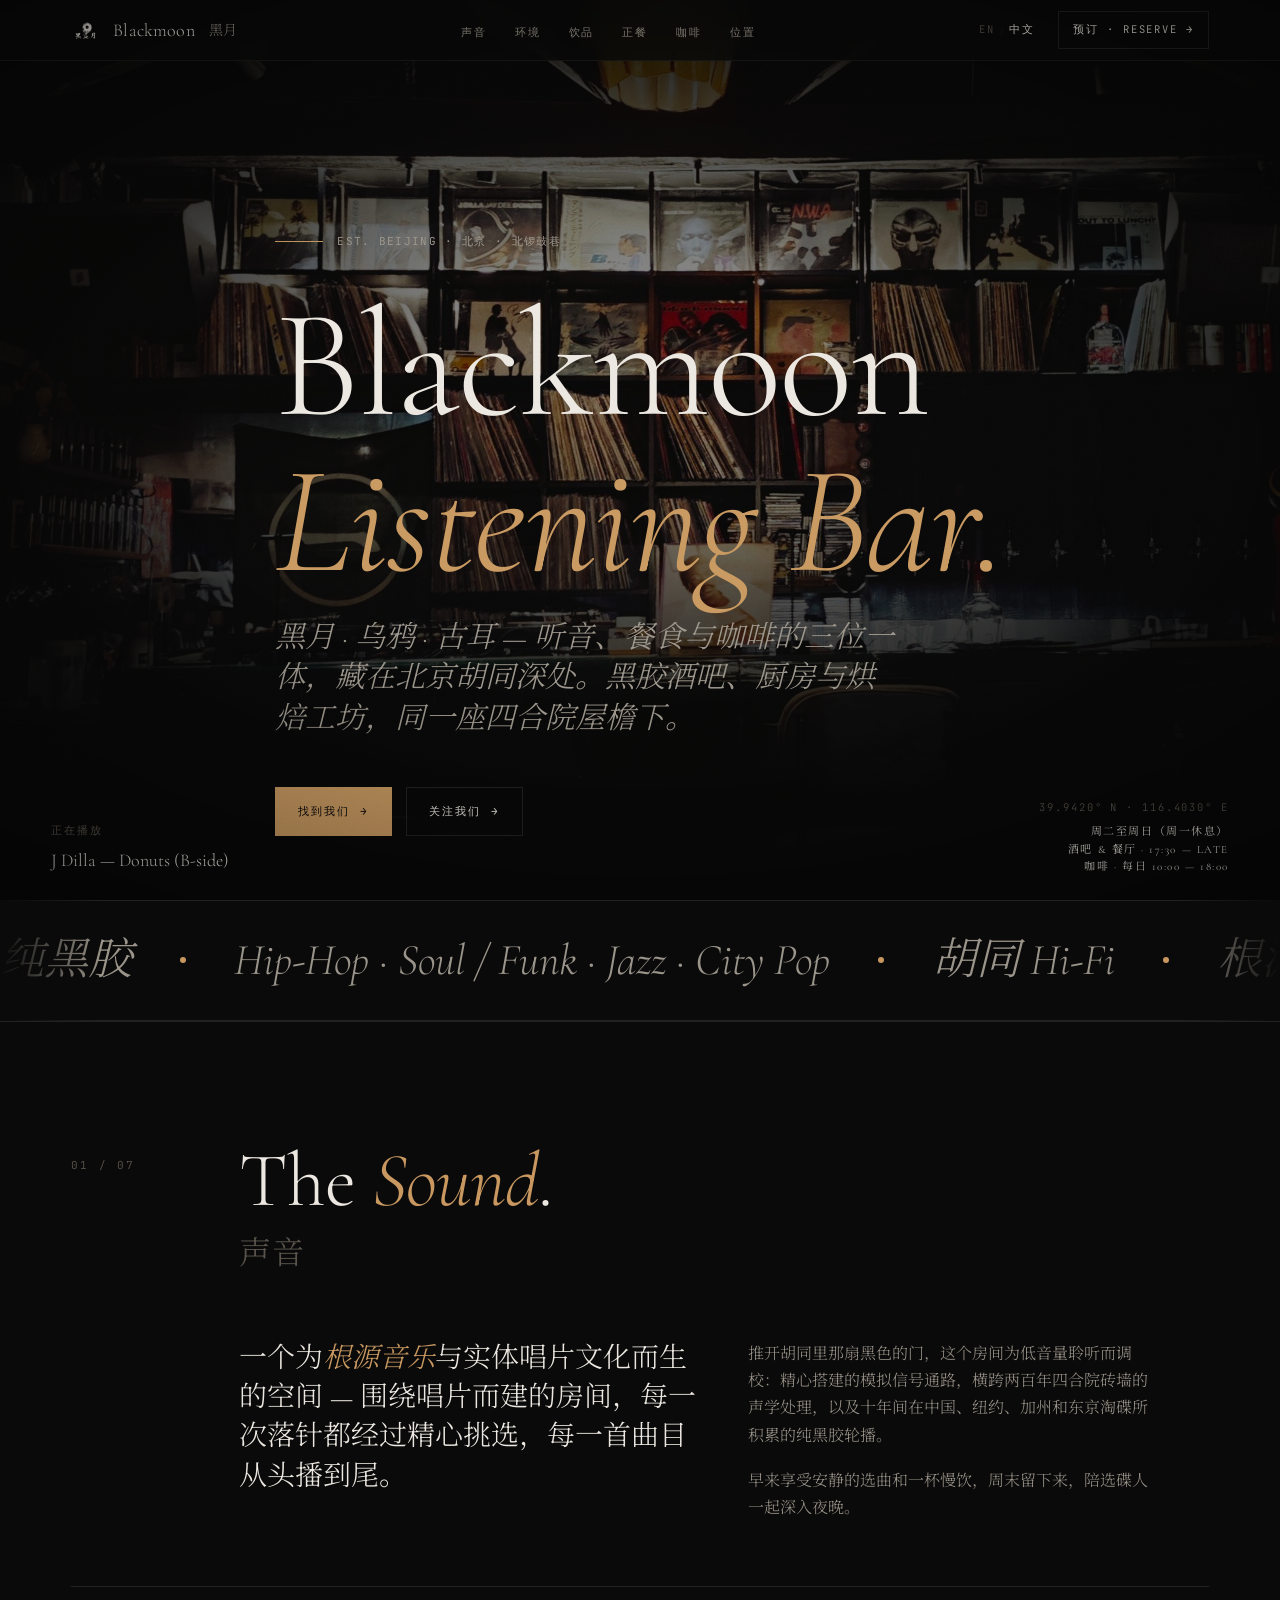
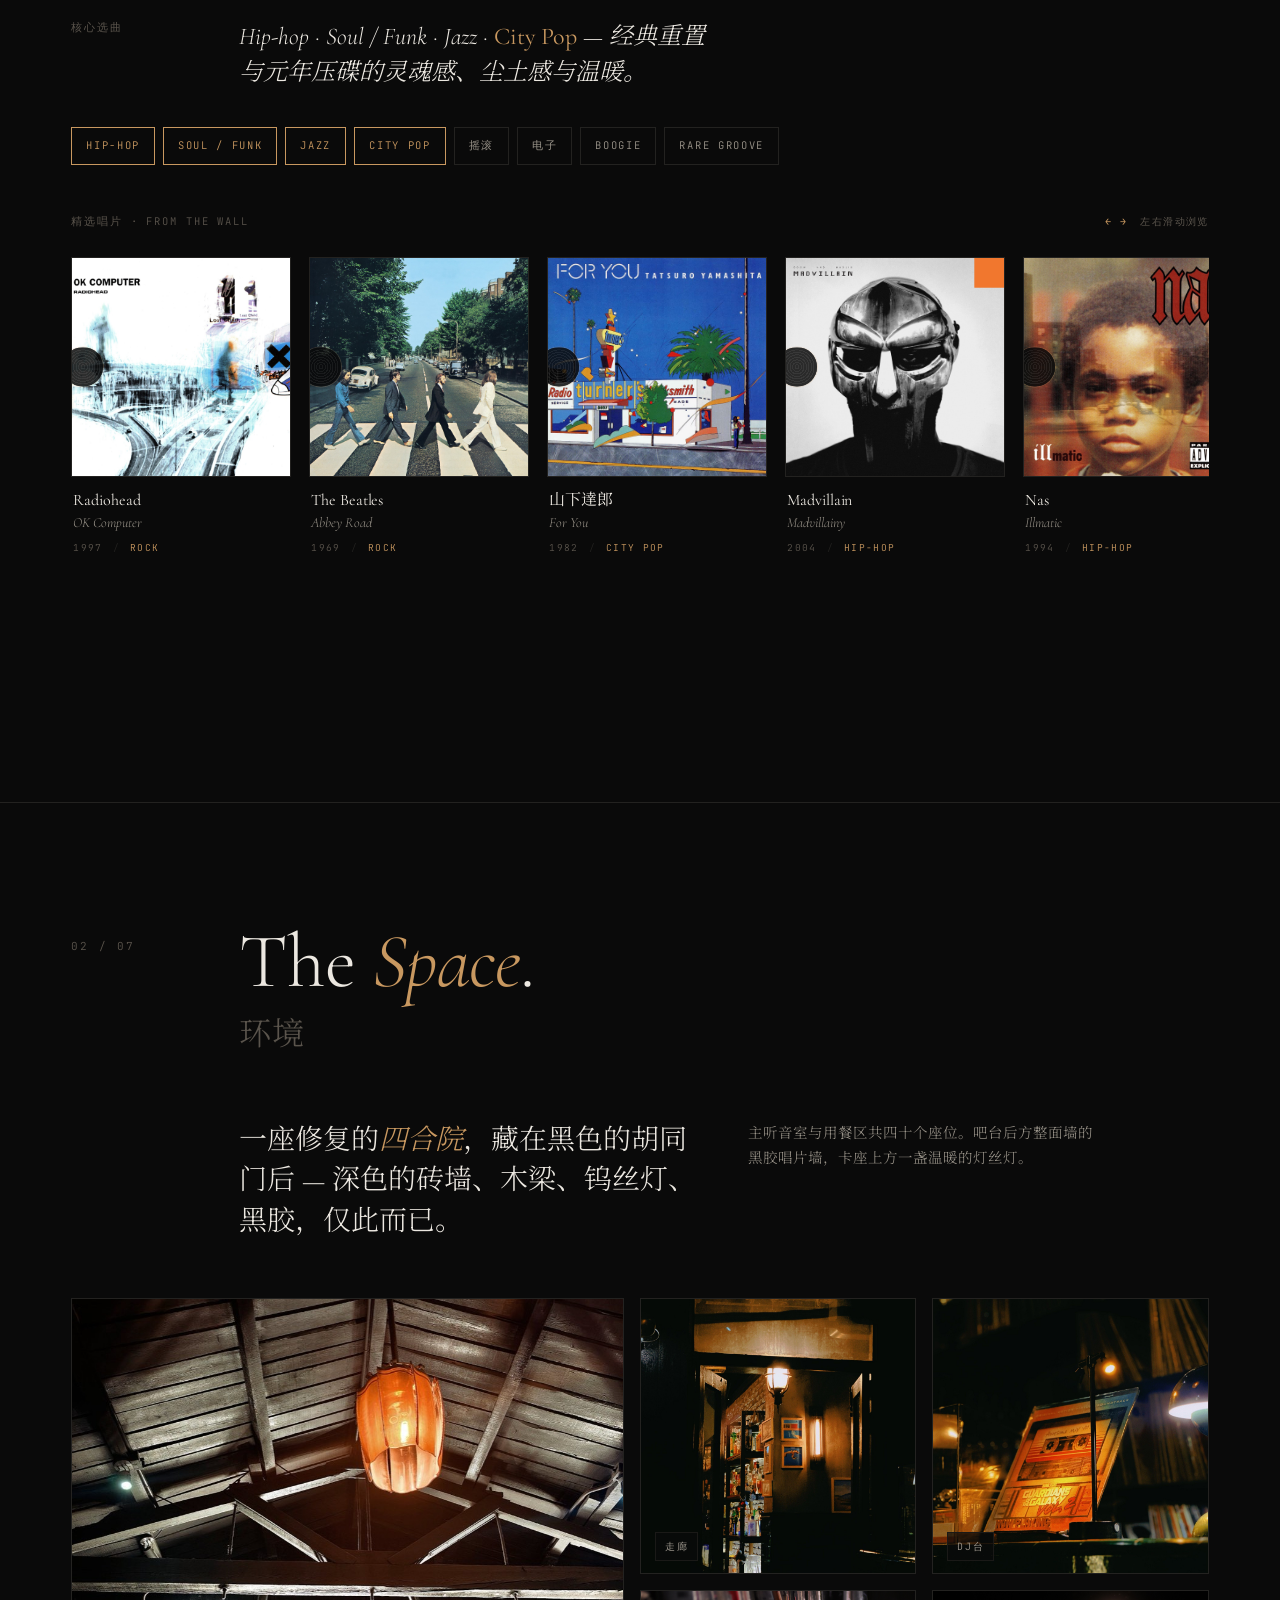
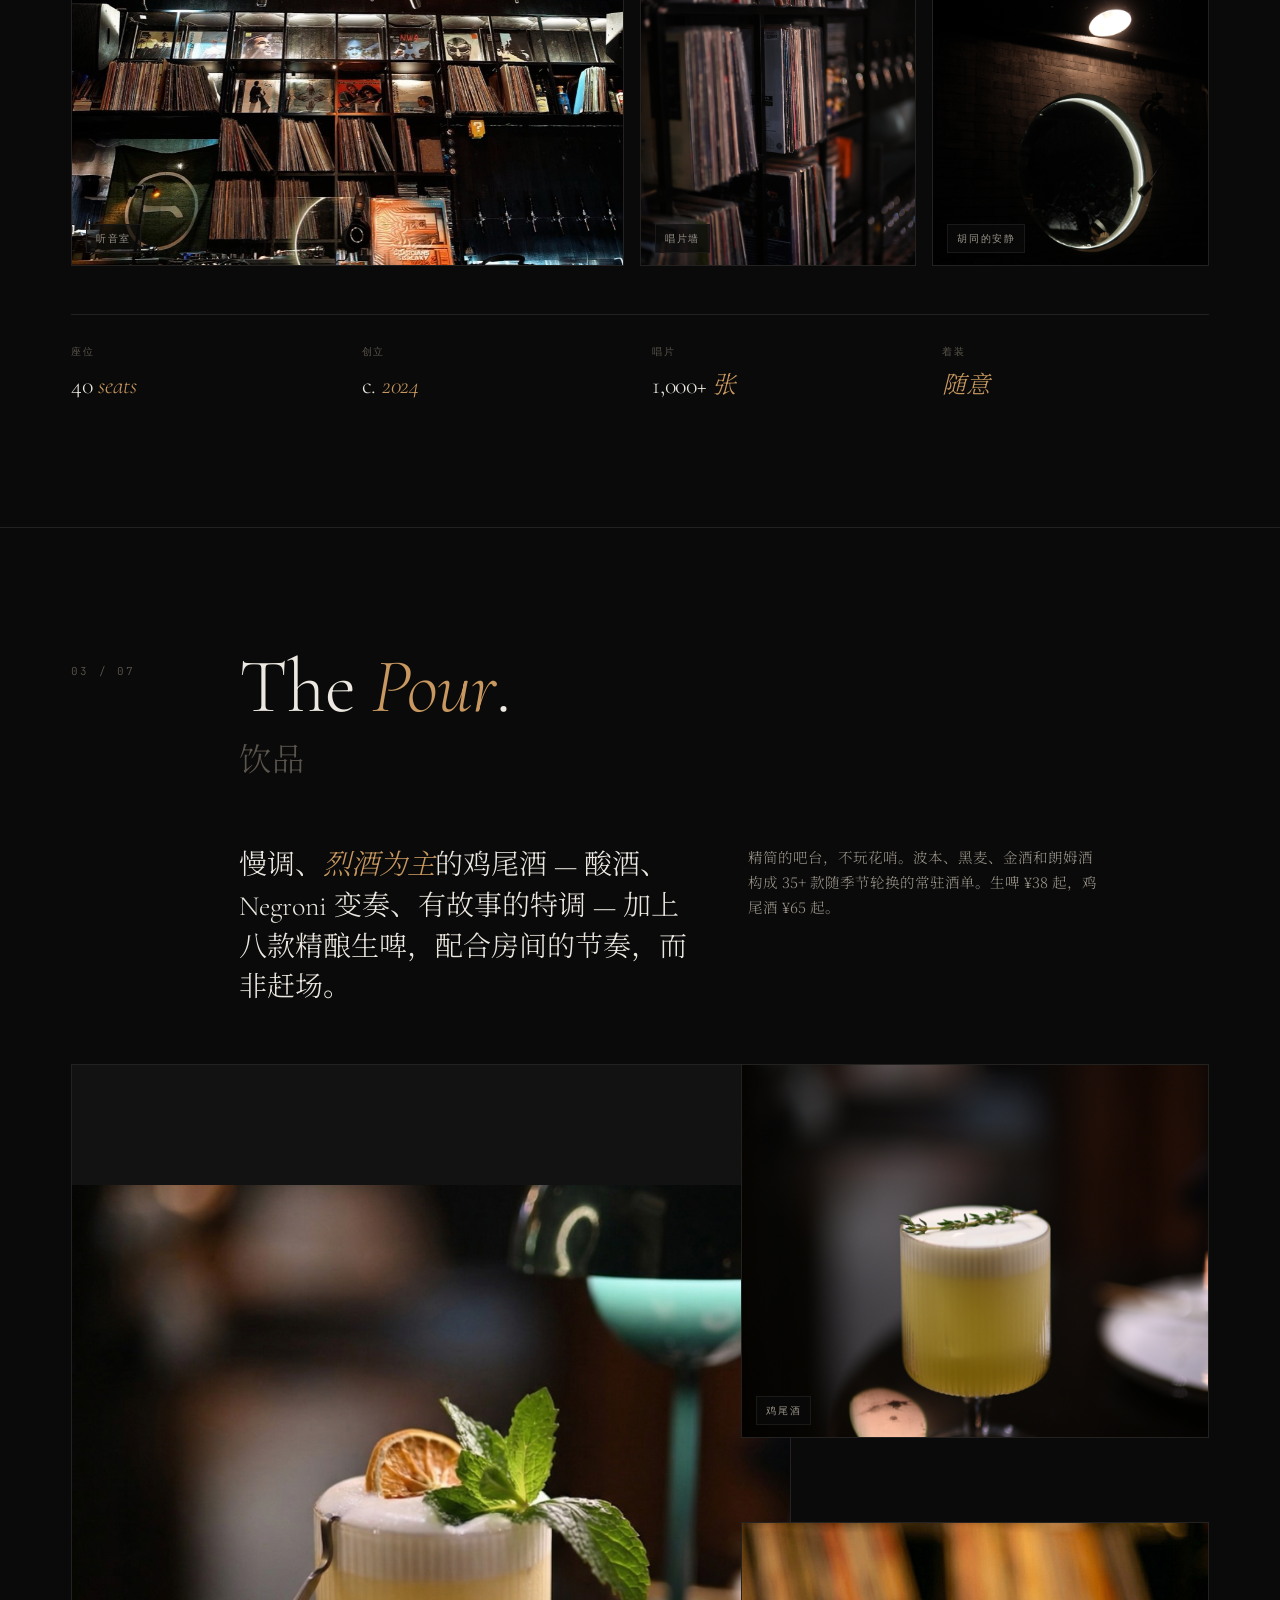
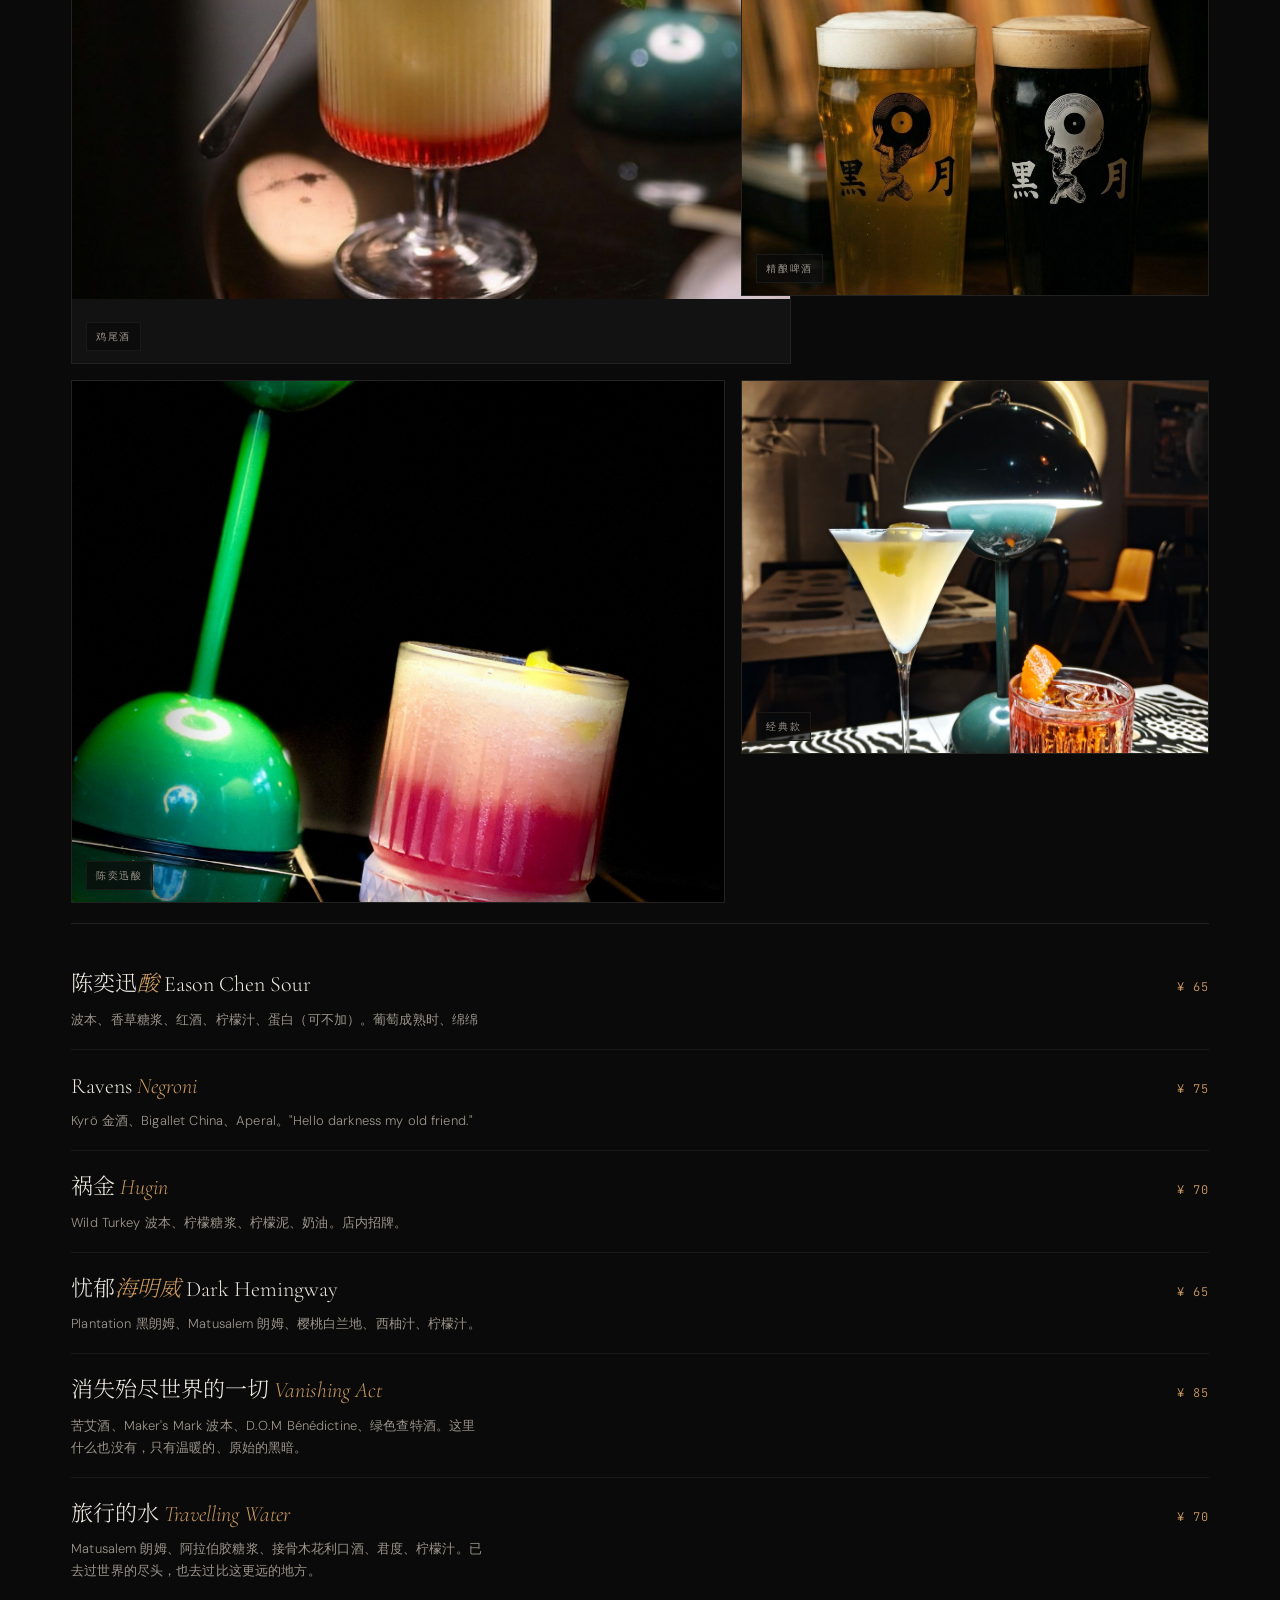
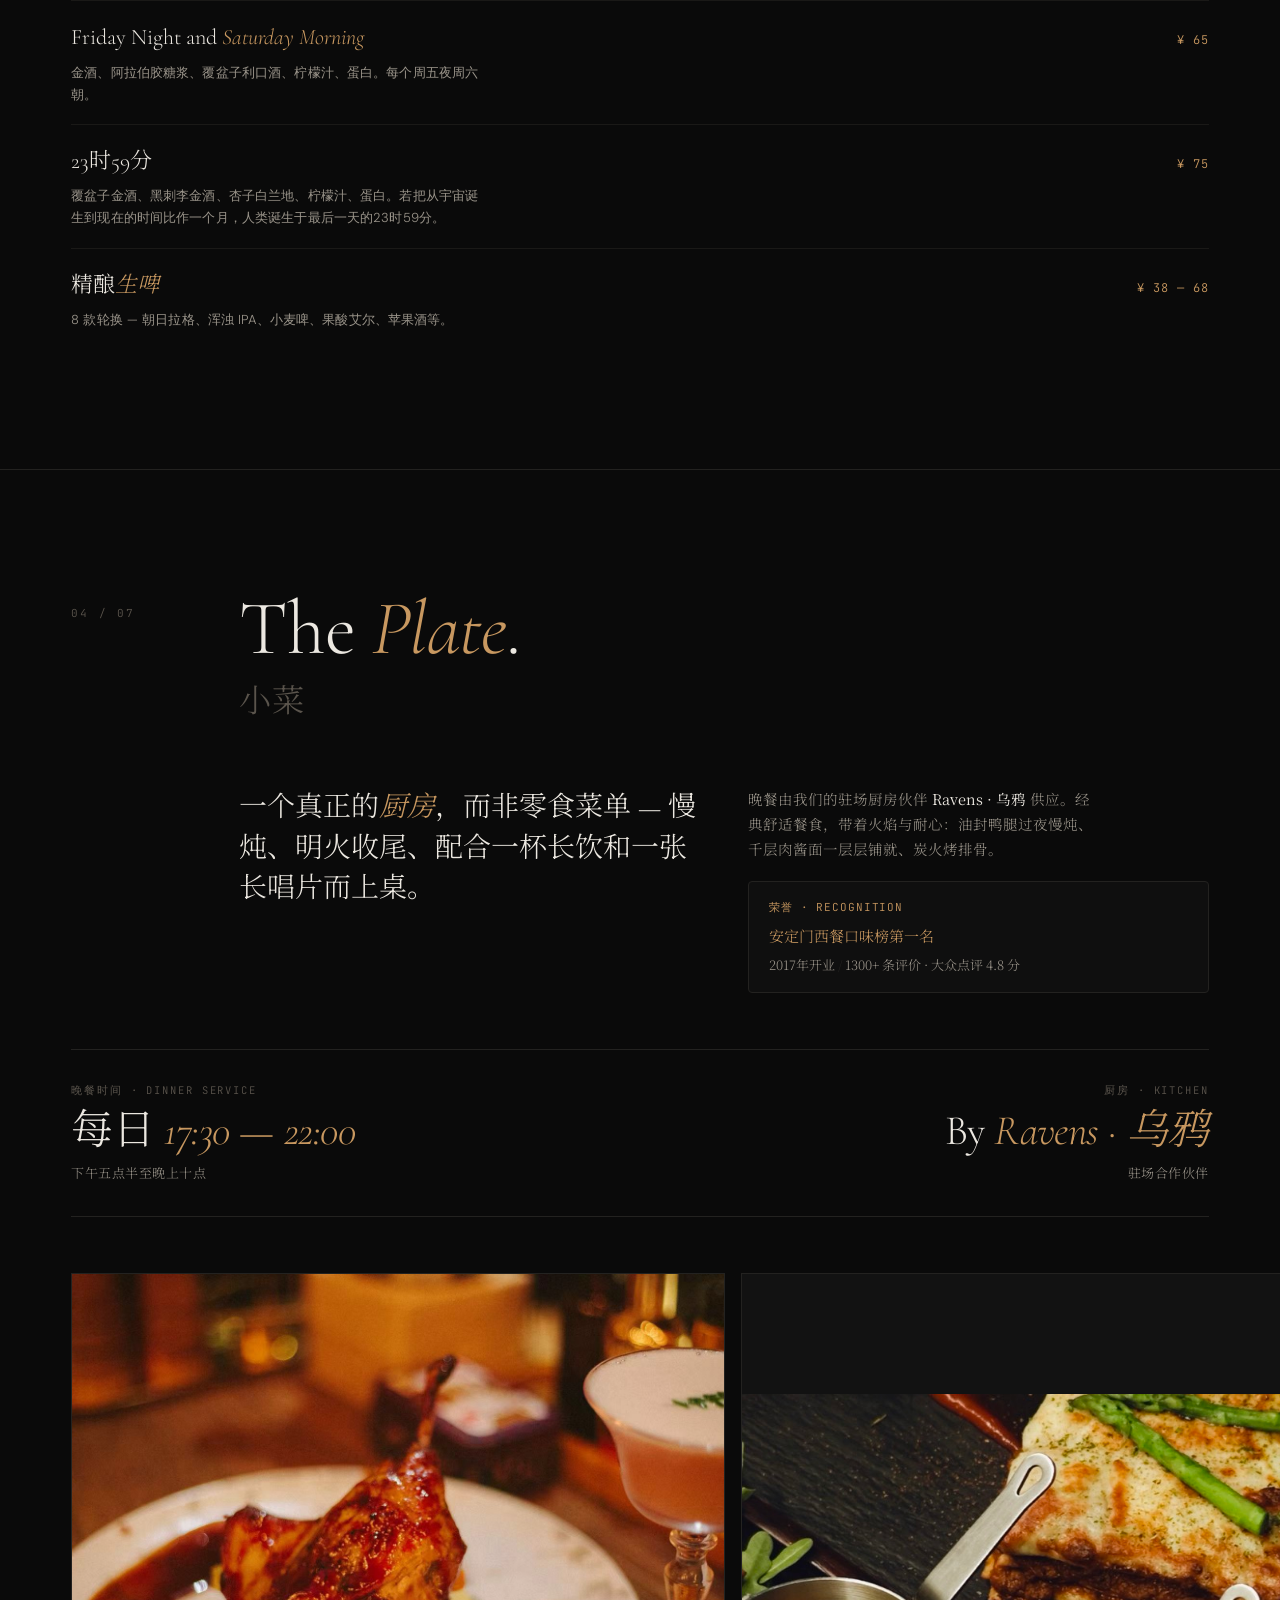
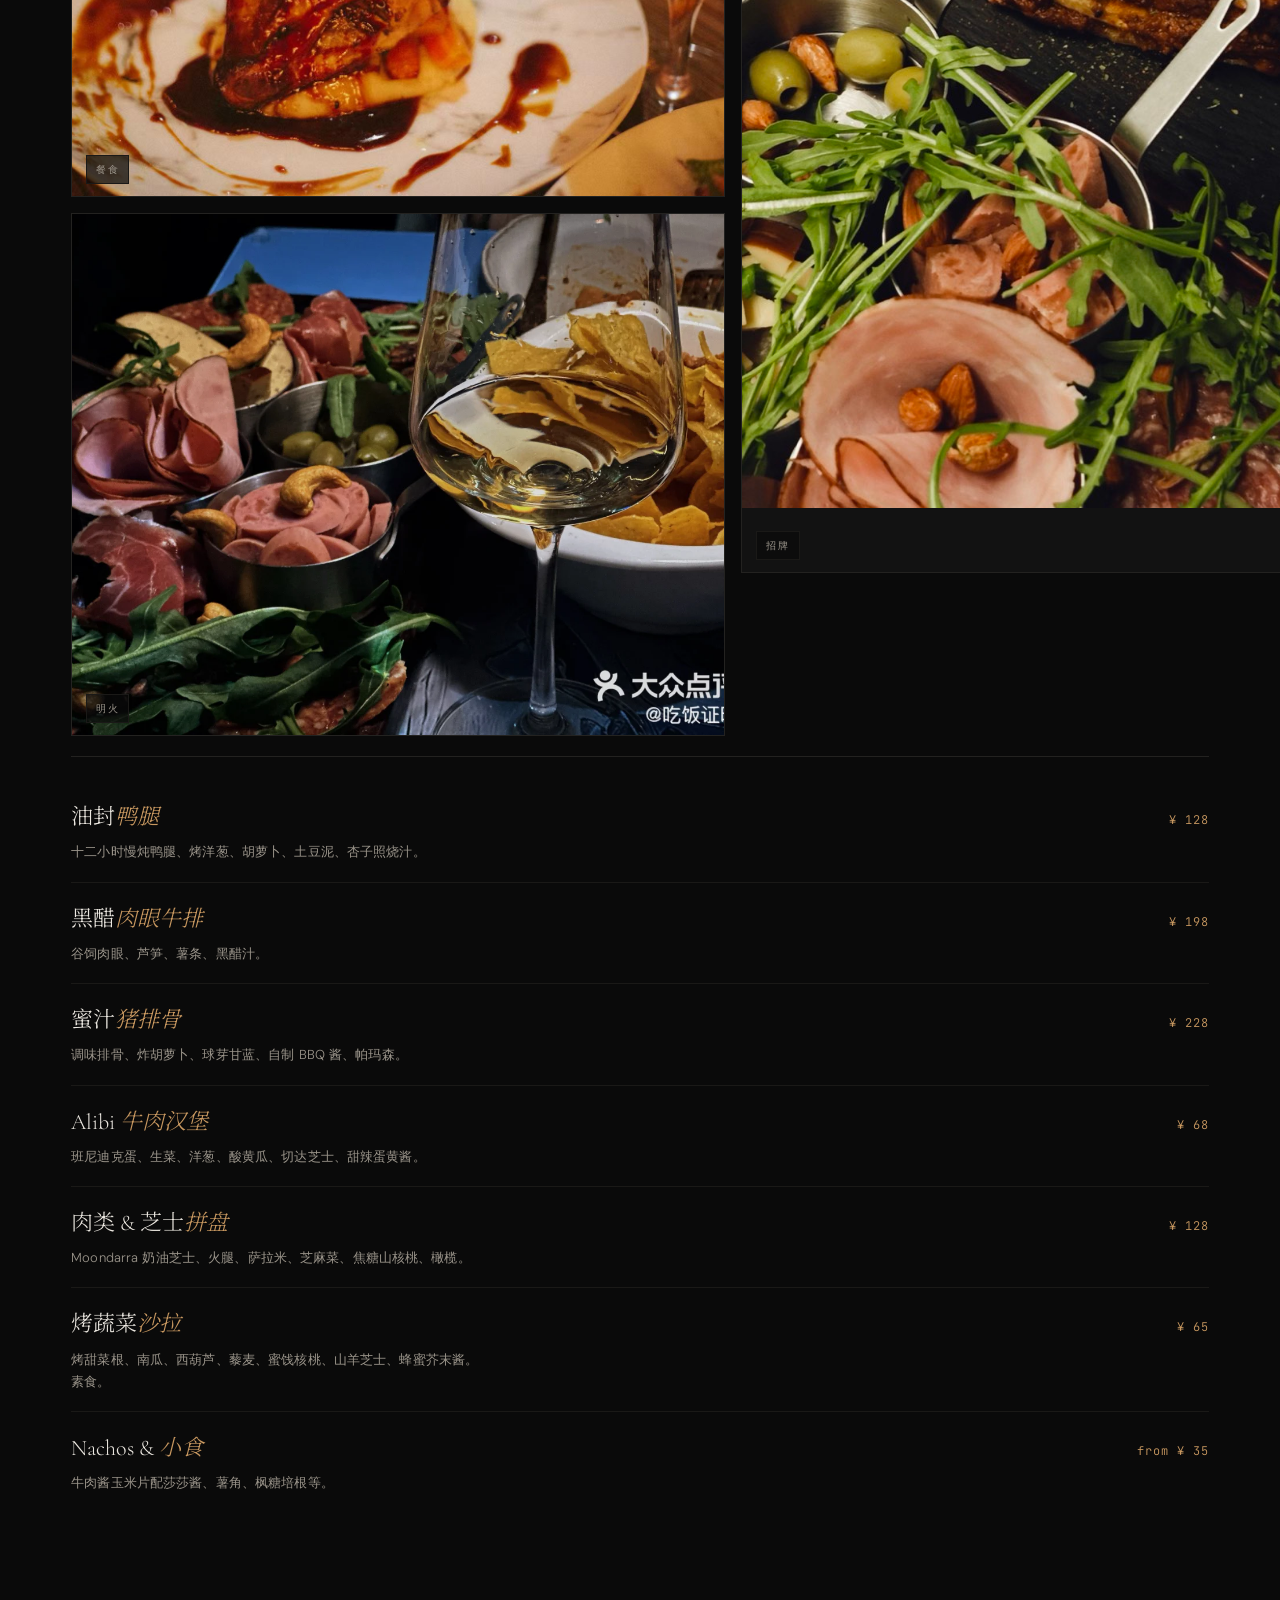
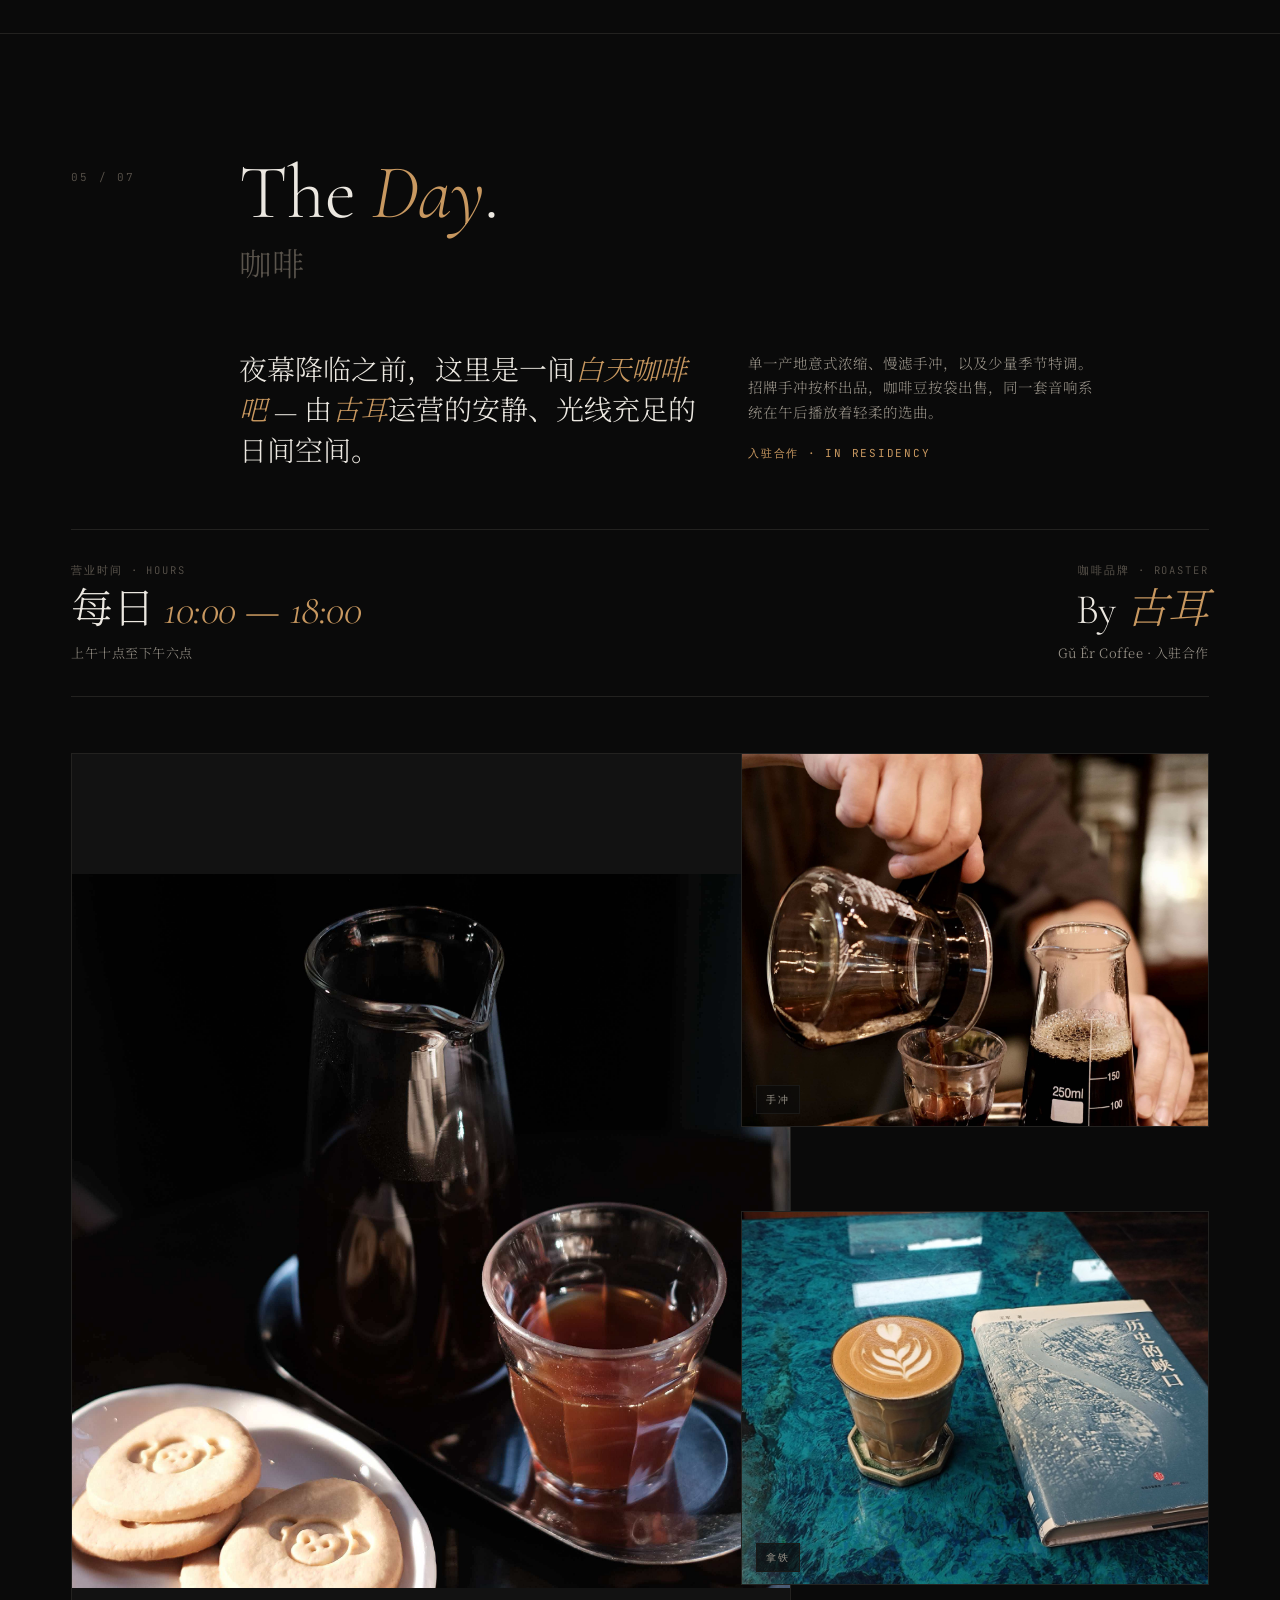
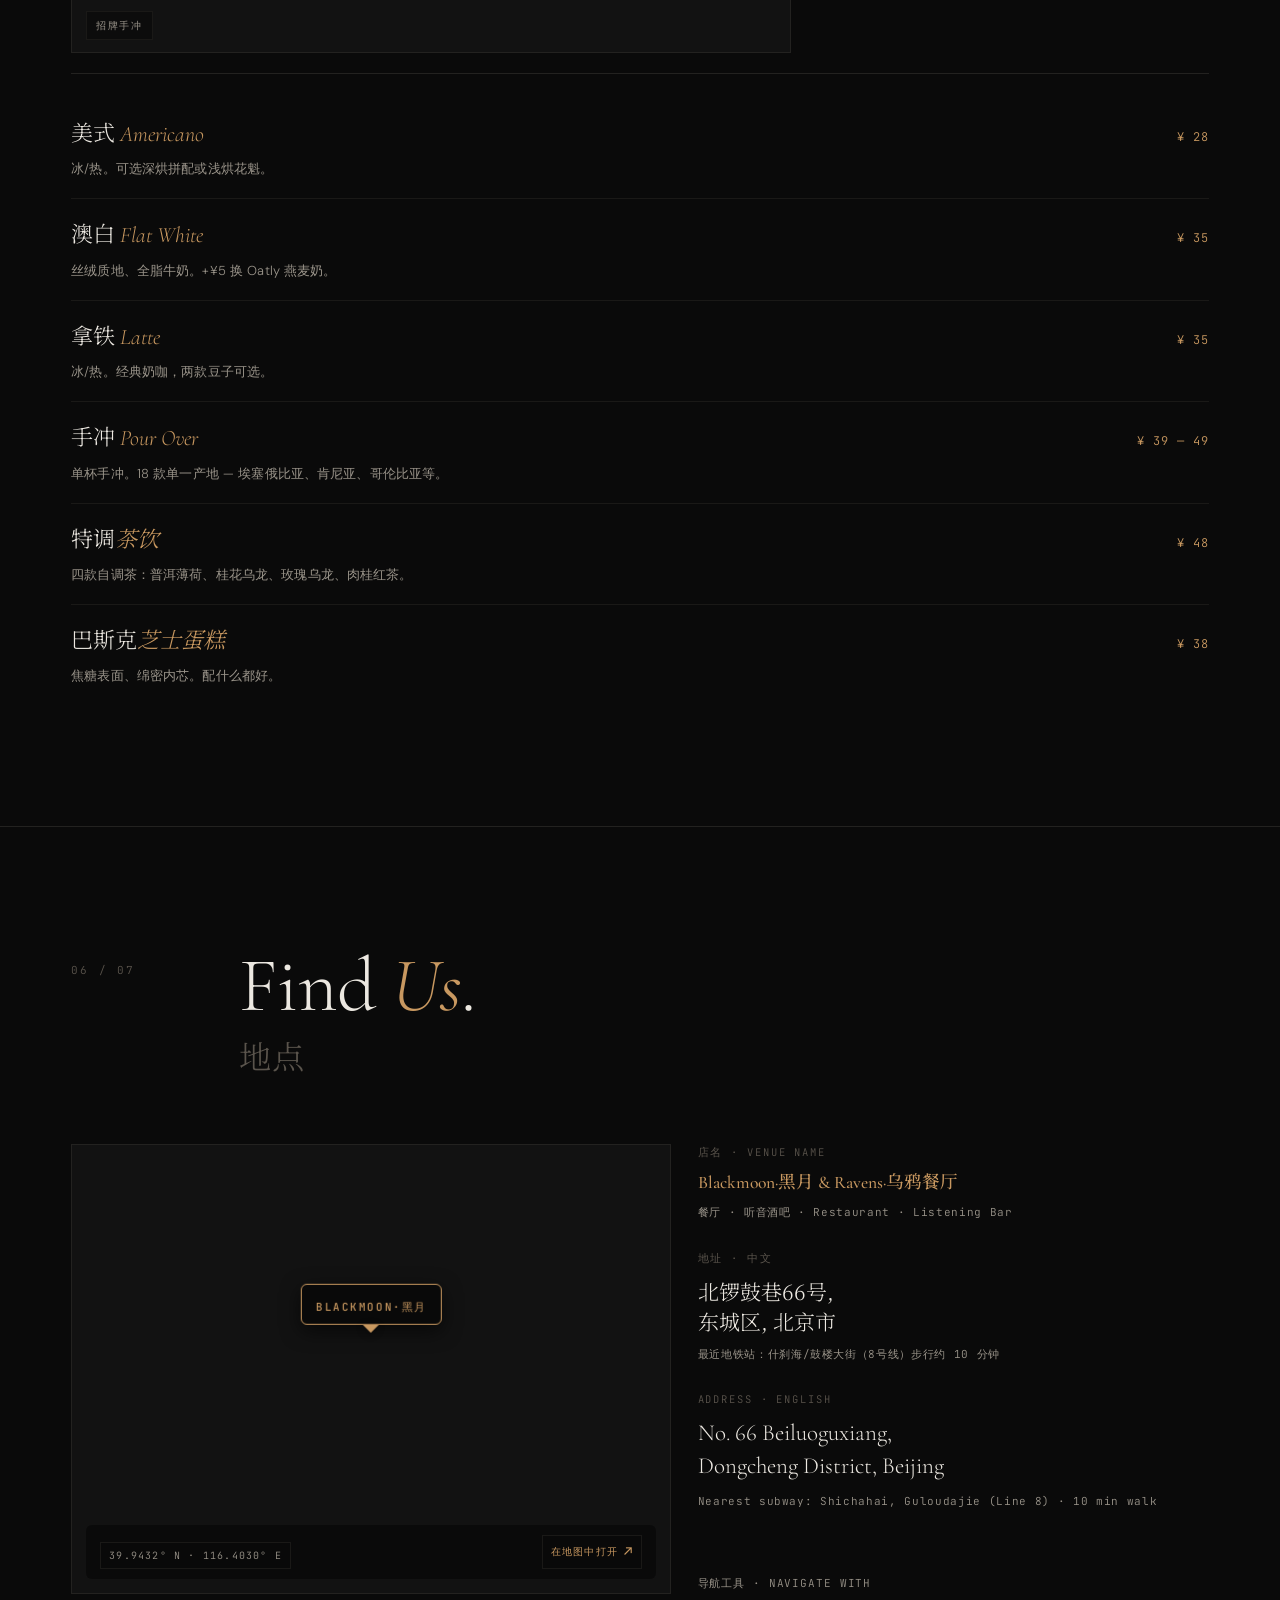
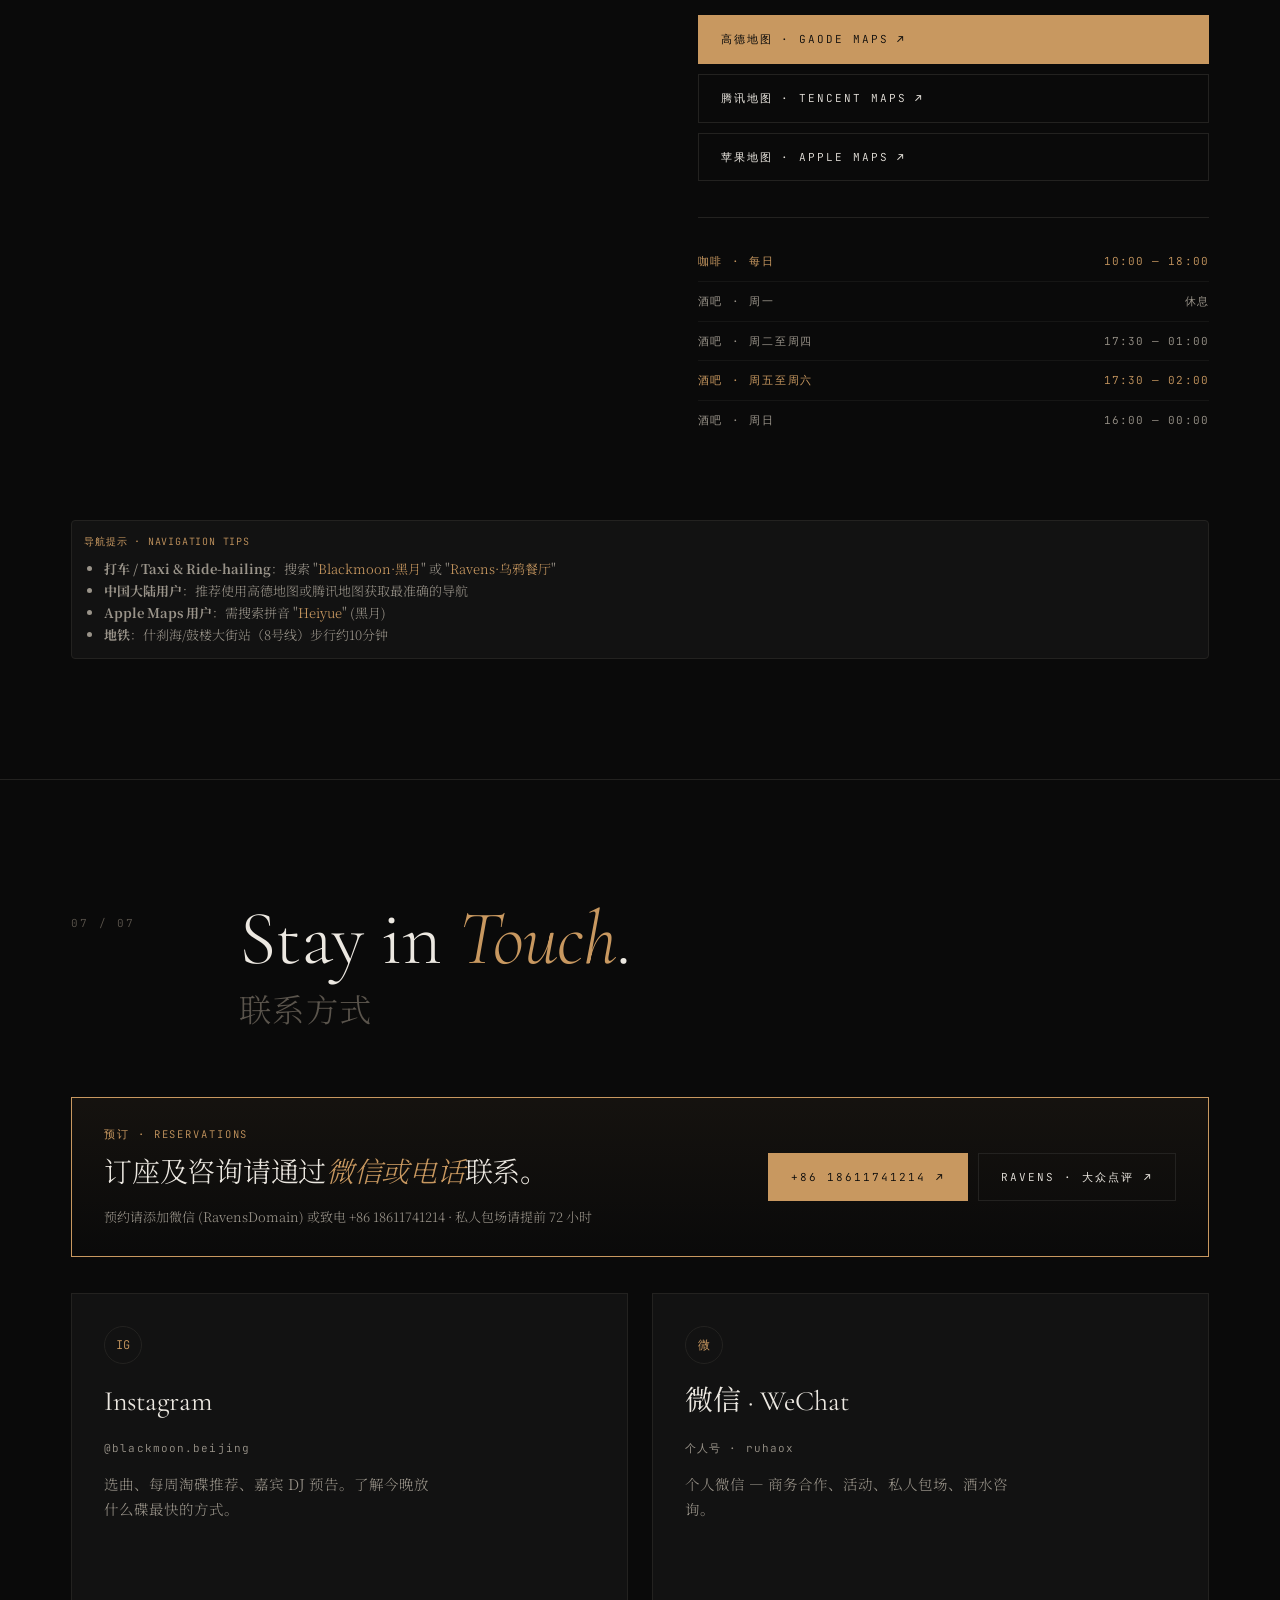
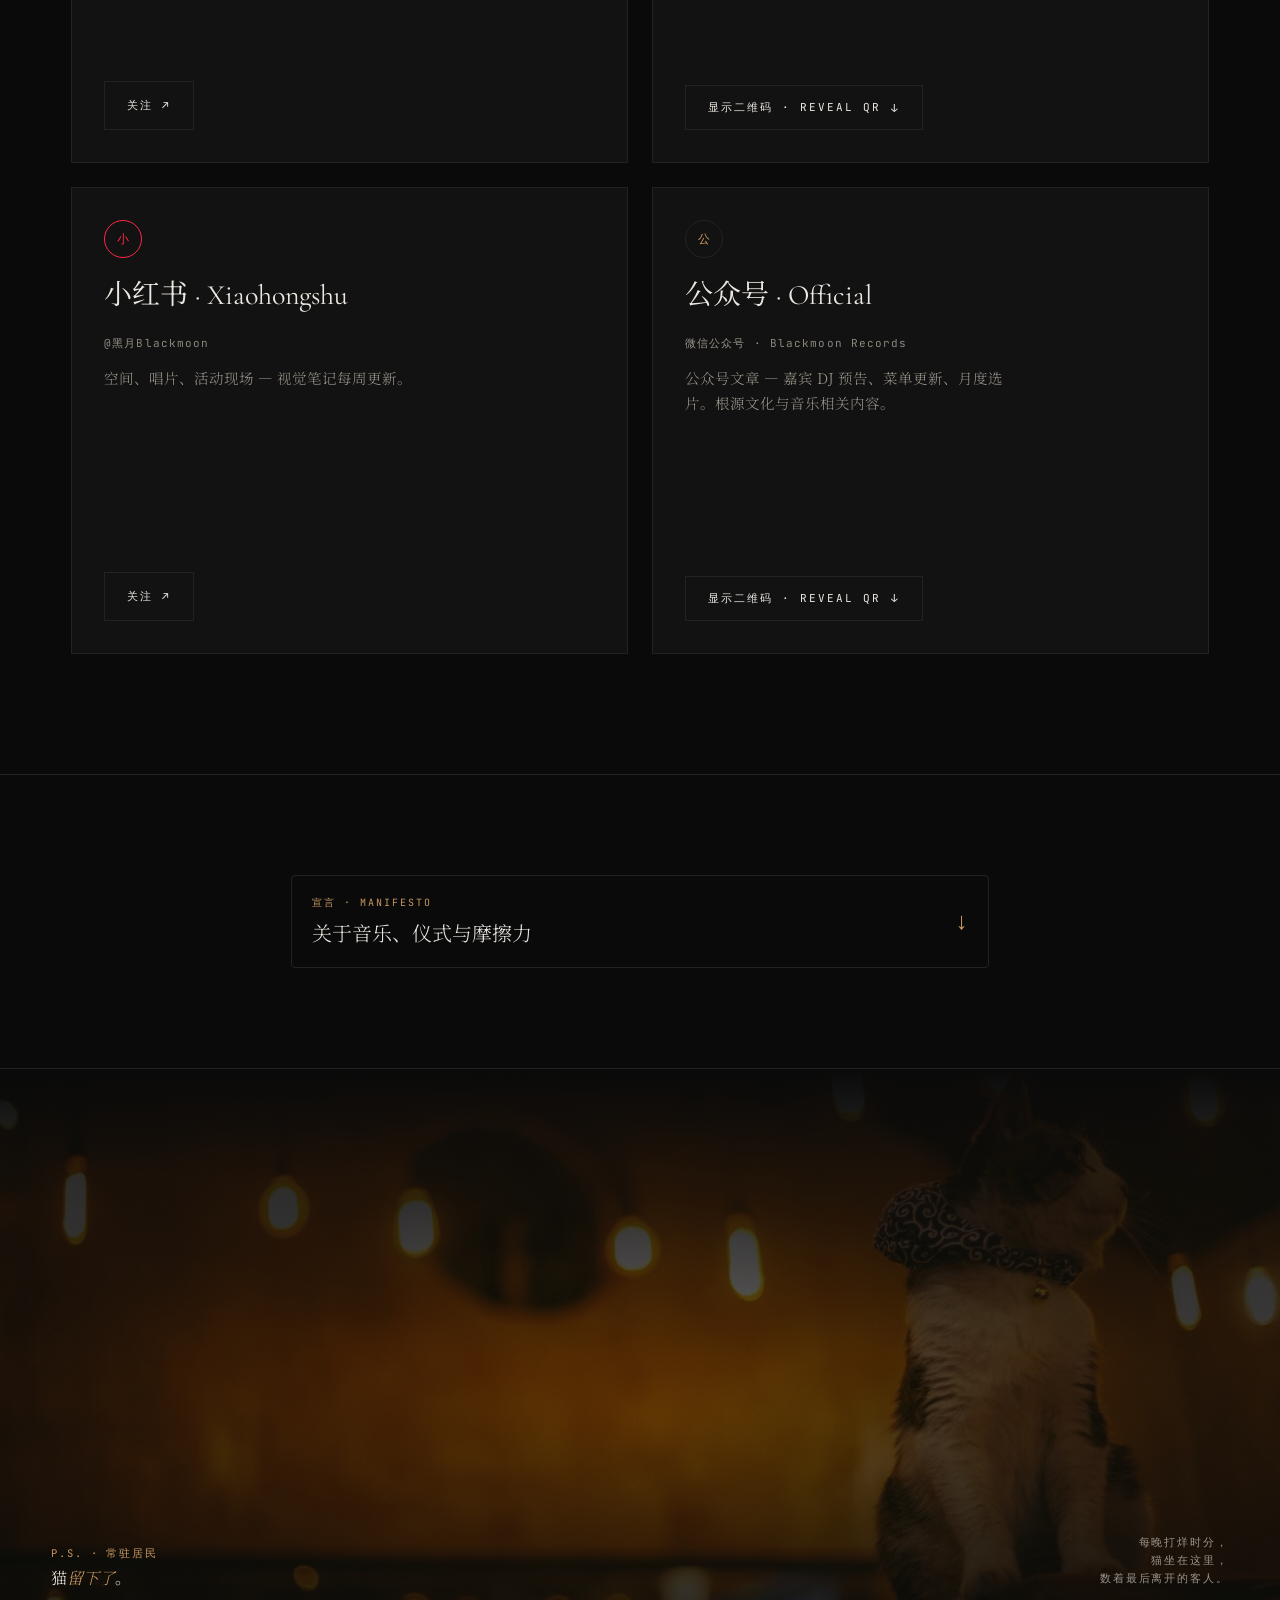
==== commit c9e29a61: "updates images and texts" ====
--- a/zh/index.html
+++ b/zh/index.html
@@ -841,7 +841,7 @@
         <div class="gallery-intro">
           <div></div>
           <p class="gallery-lede">
-            一座修复的<span class="accent">四合院</span>，藏在灰色胡同门后 — 砖墙、钨丝灯、黑胶，仅此而已。
+            一座修复的<span class="accent">四合院</span>，藏在黑色的胡同门后 — 深色的砖墙、木梁、钨丝灯、黑胶，仅此而已。
           </p>
           <div class="gallery-body">
             <p>主听音室与用餐区共四十个座位。吧台后方整面墙的黑胶唱片墙，卡座上方一盏温暖的灯丝灯。</p>
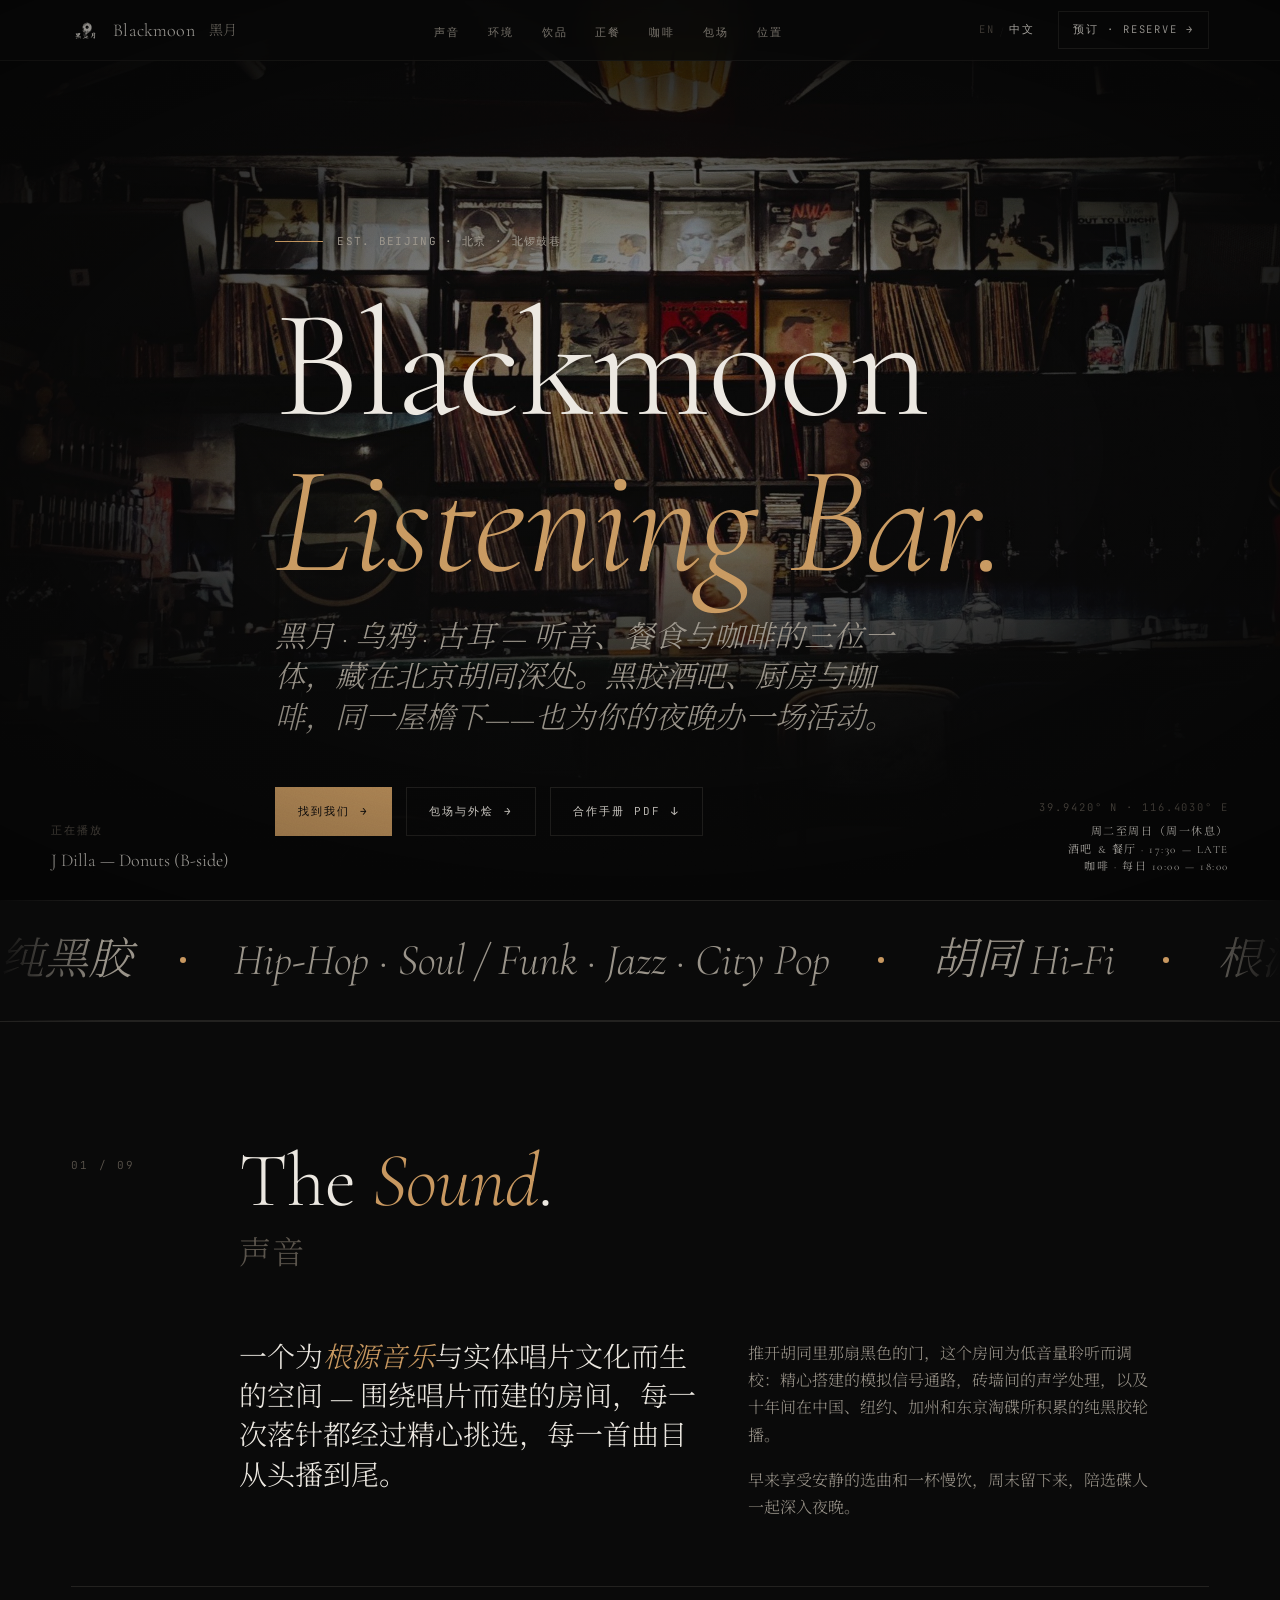
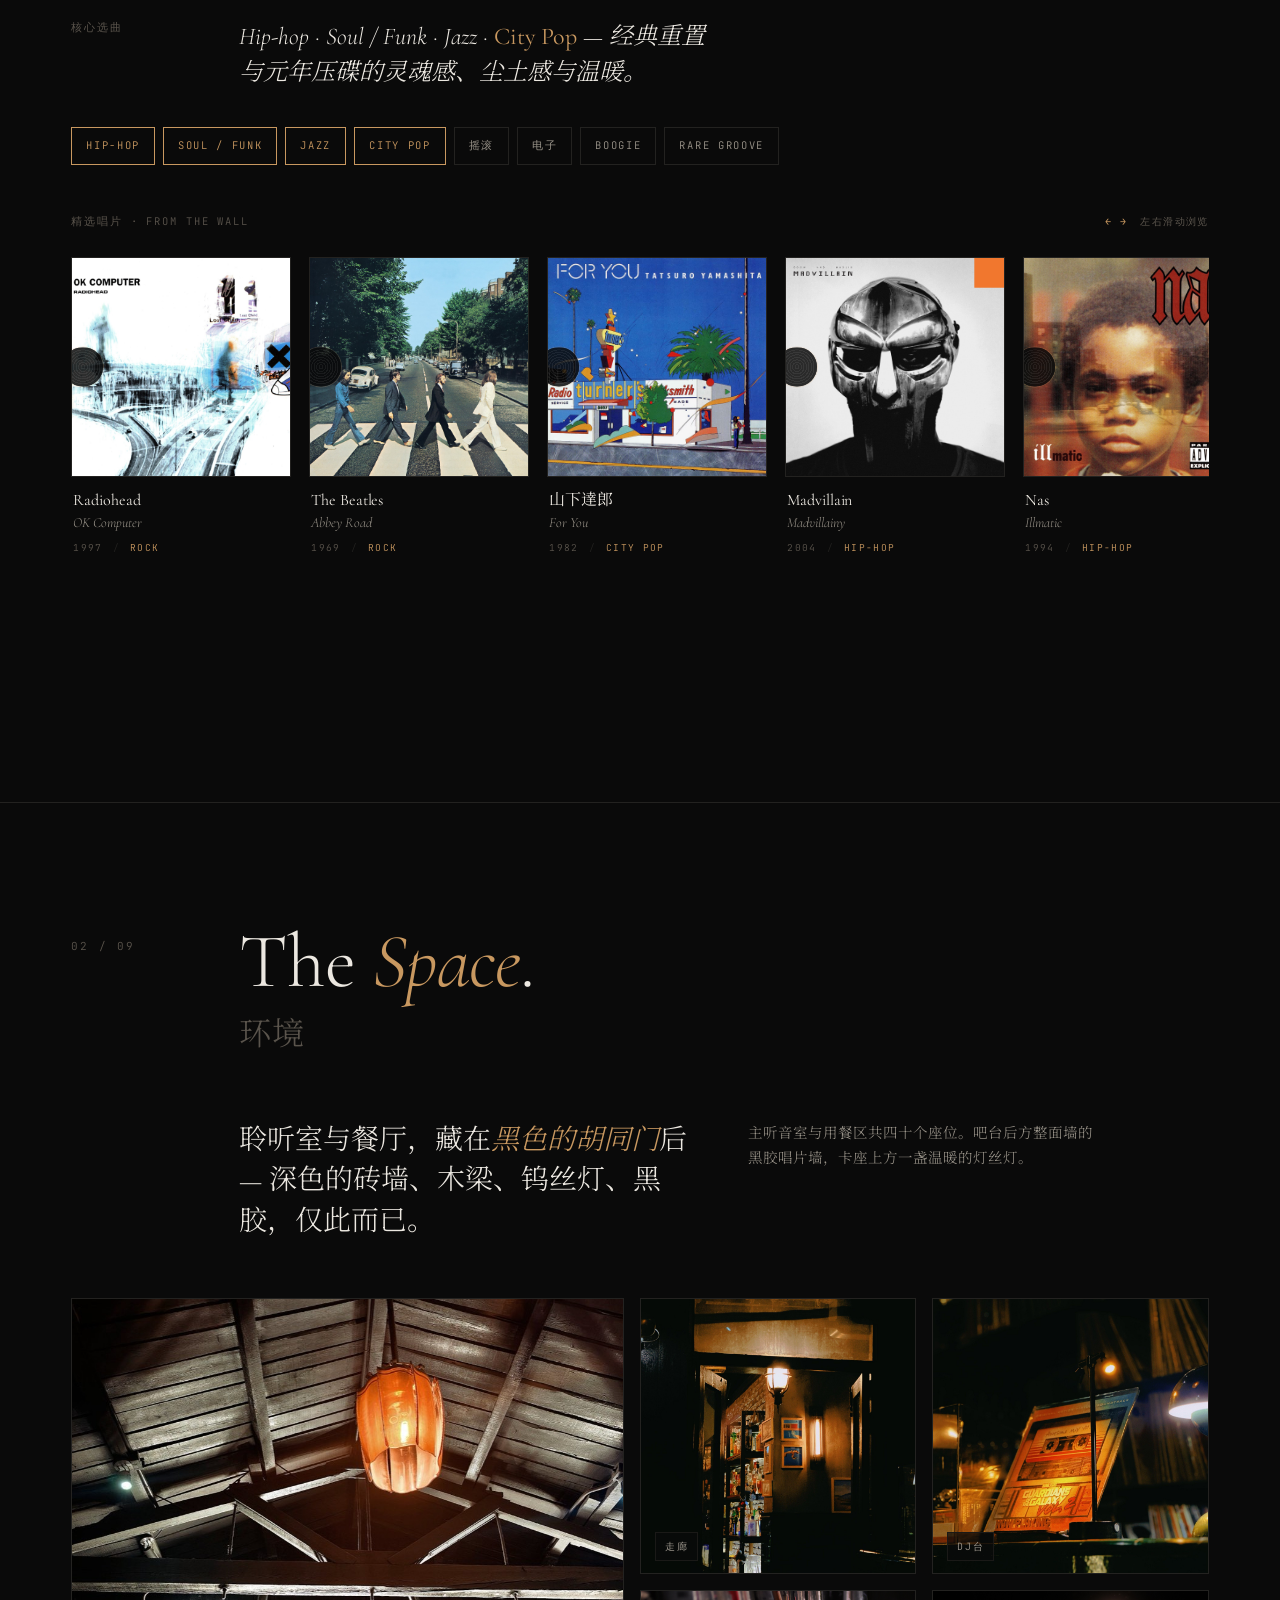
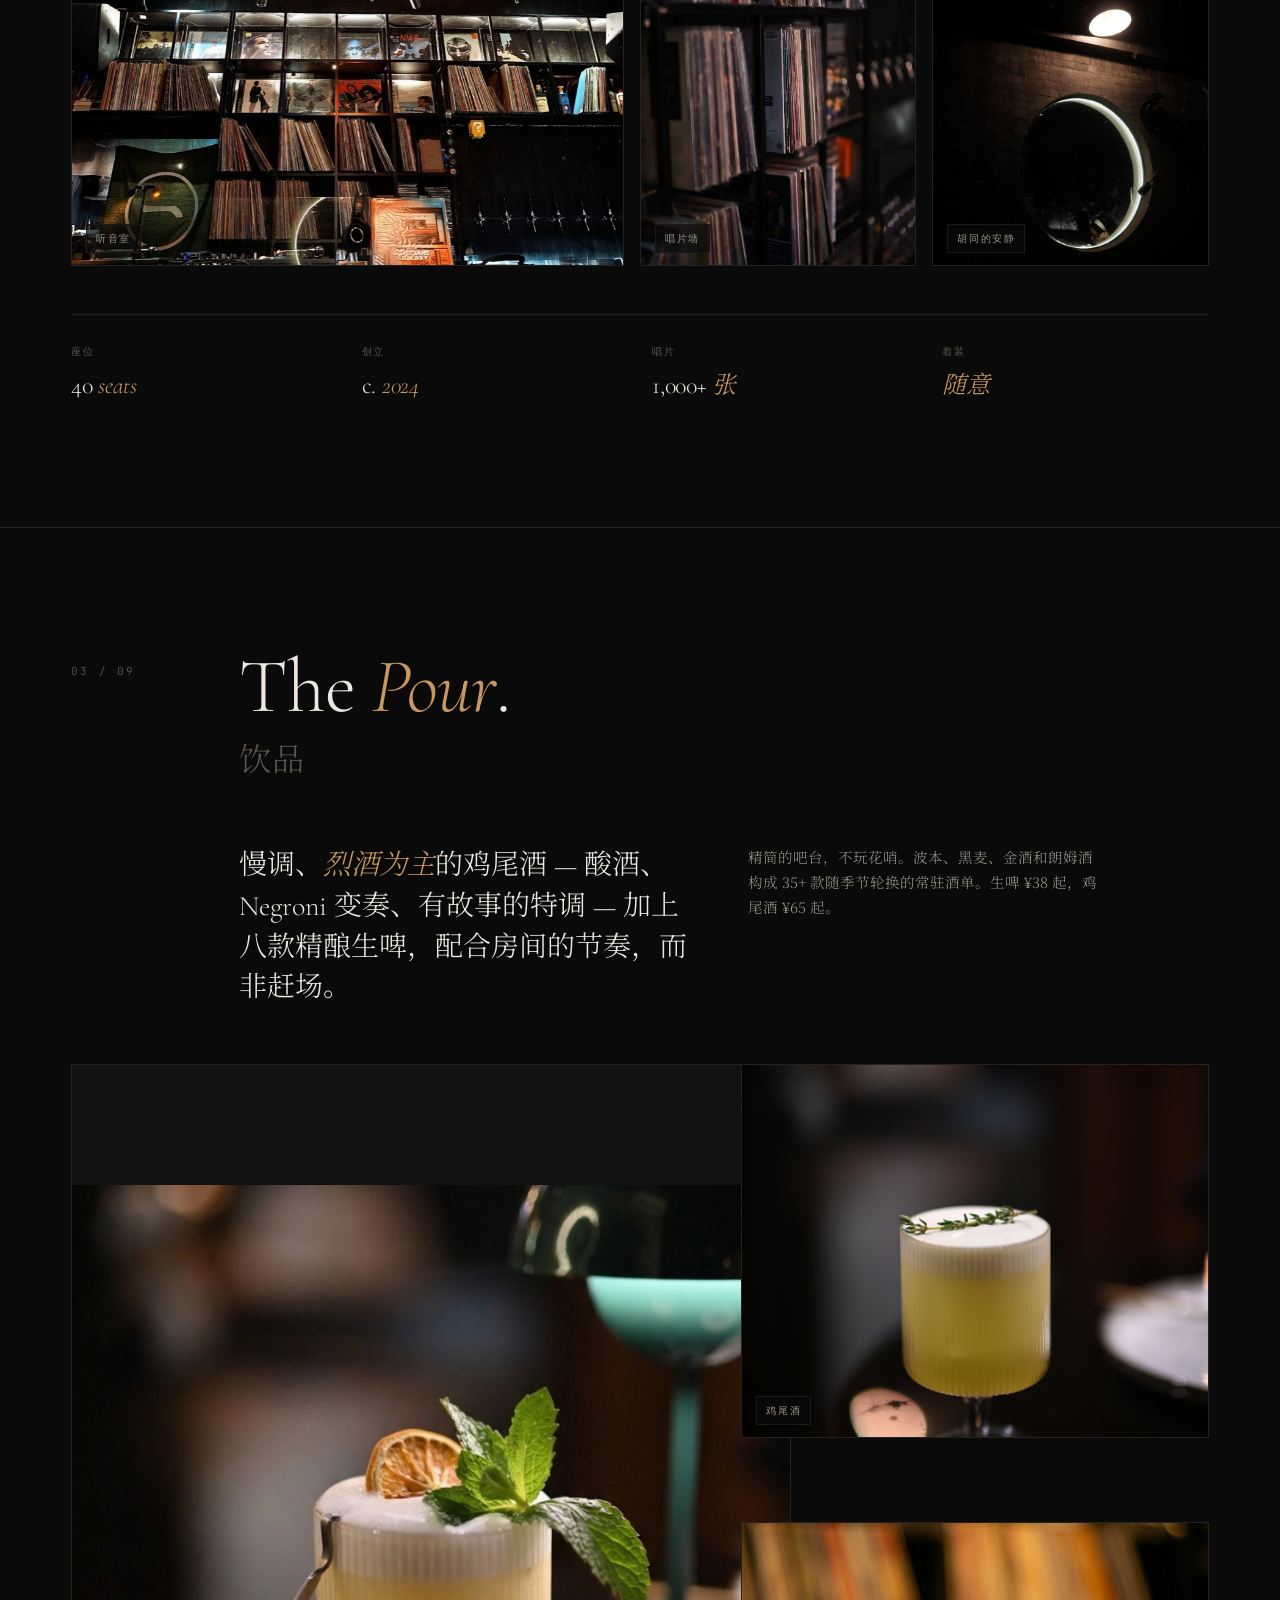
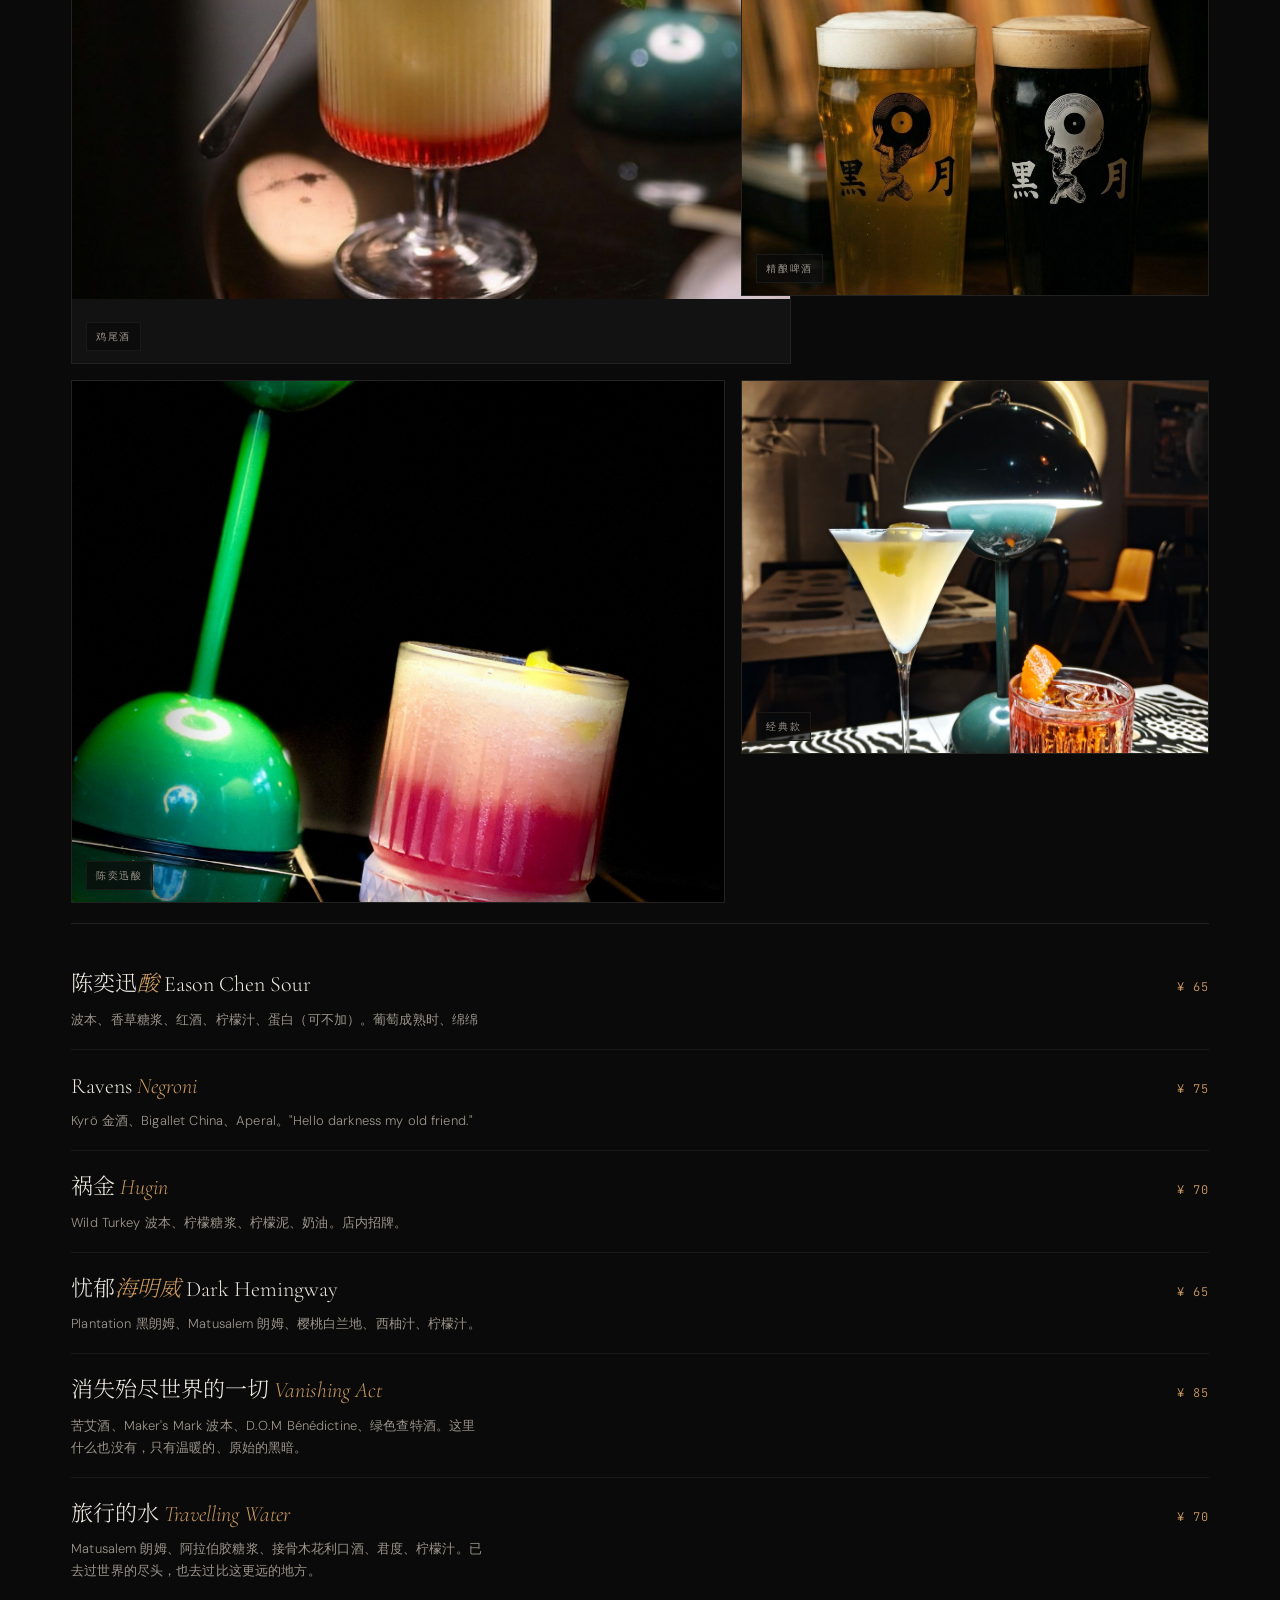
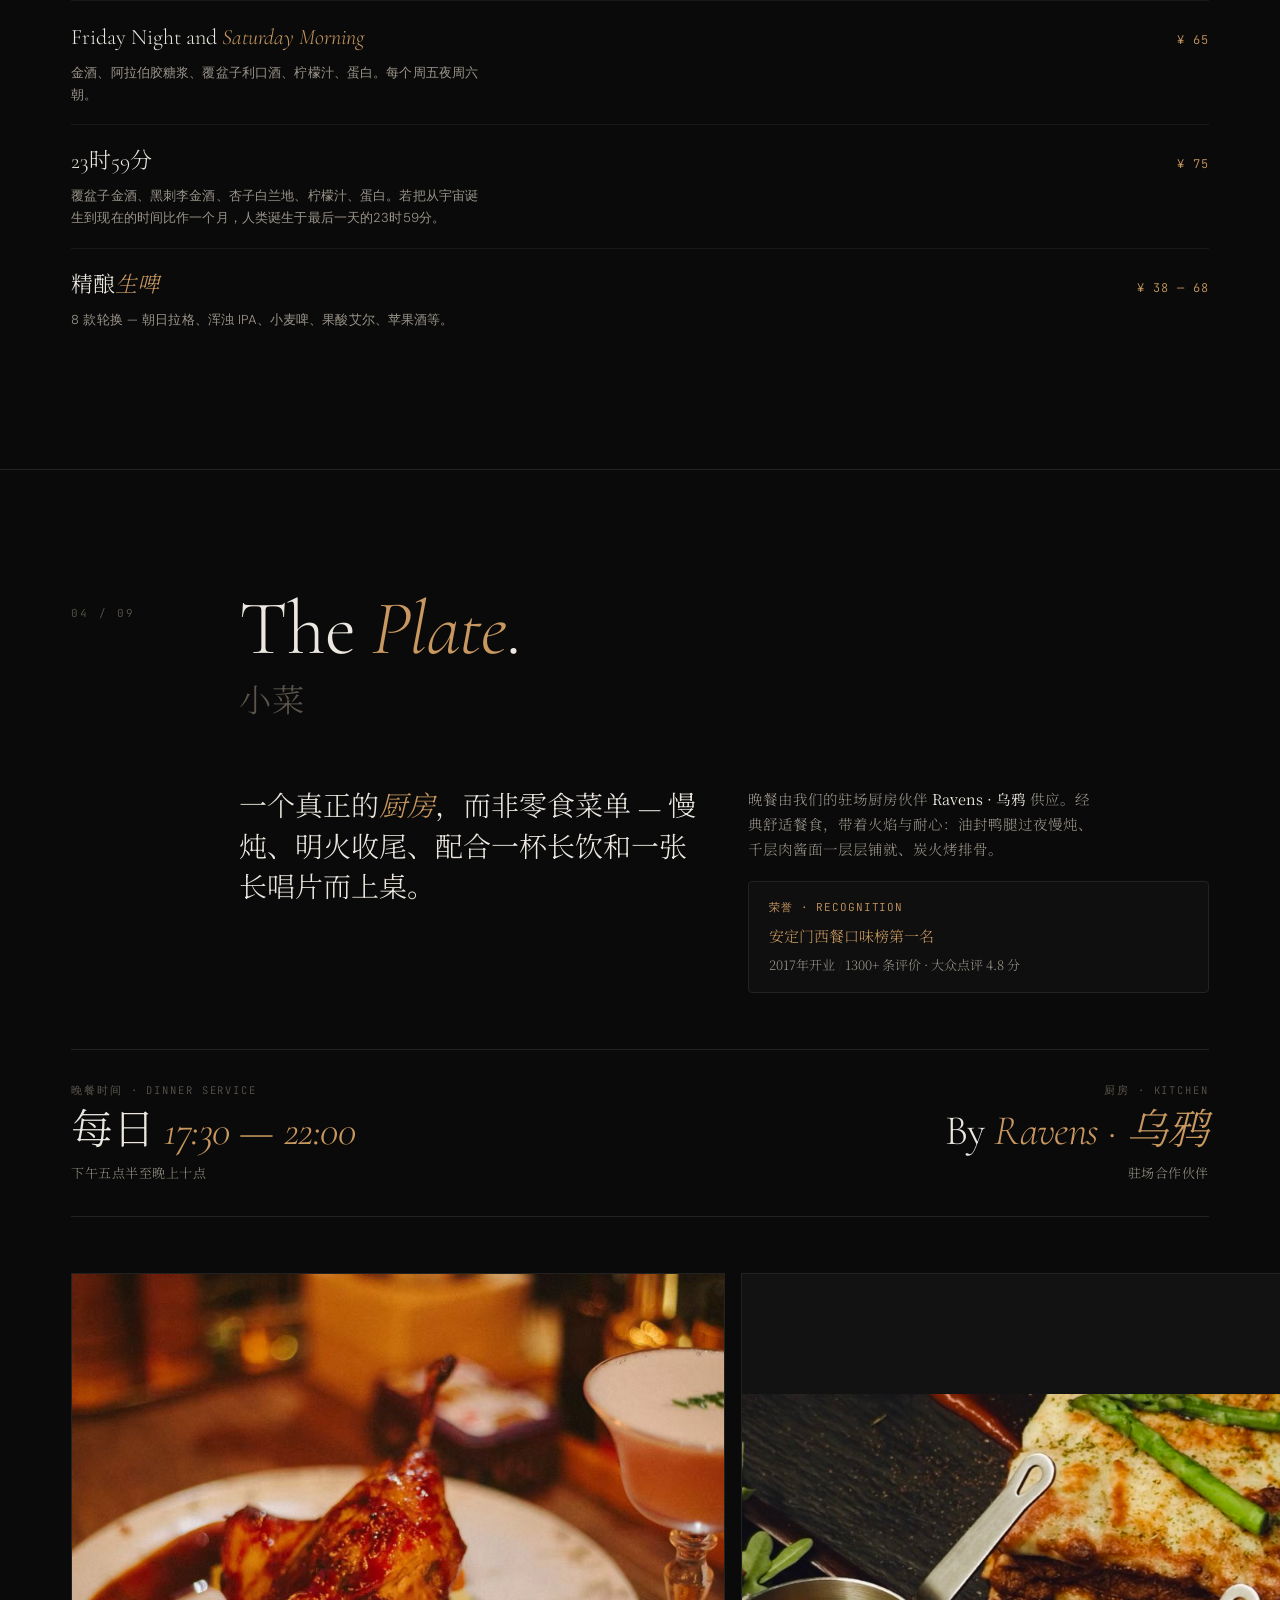
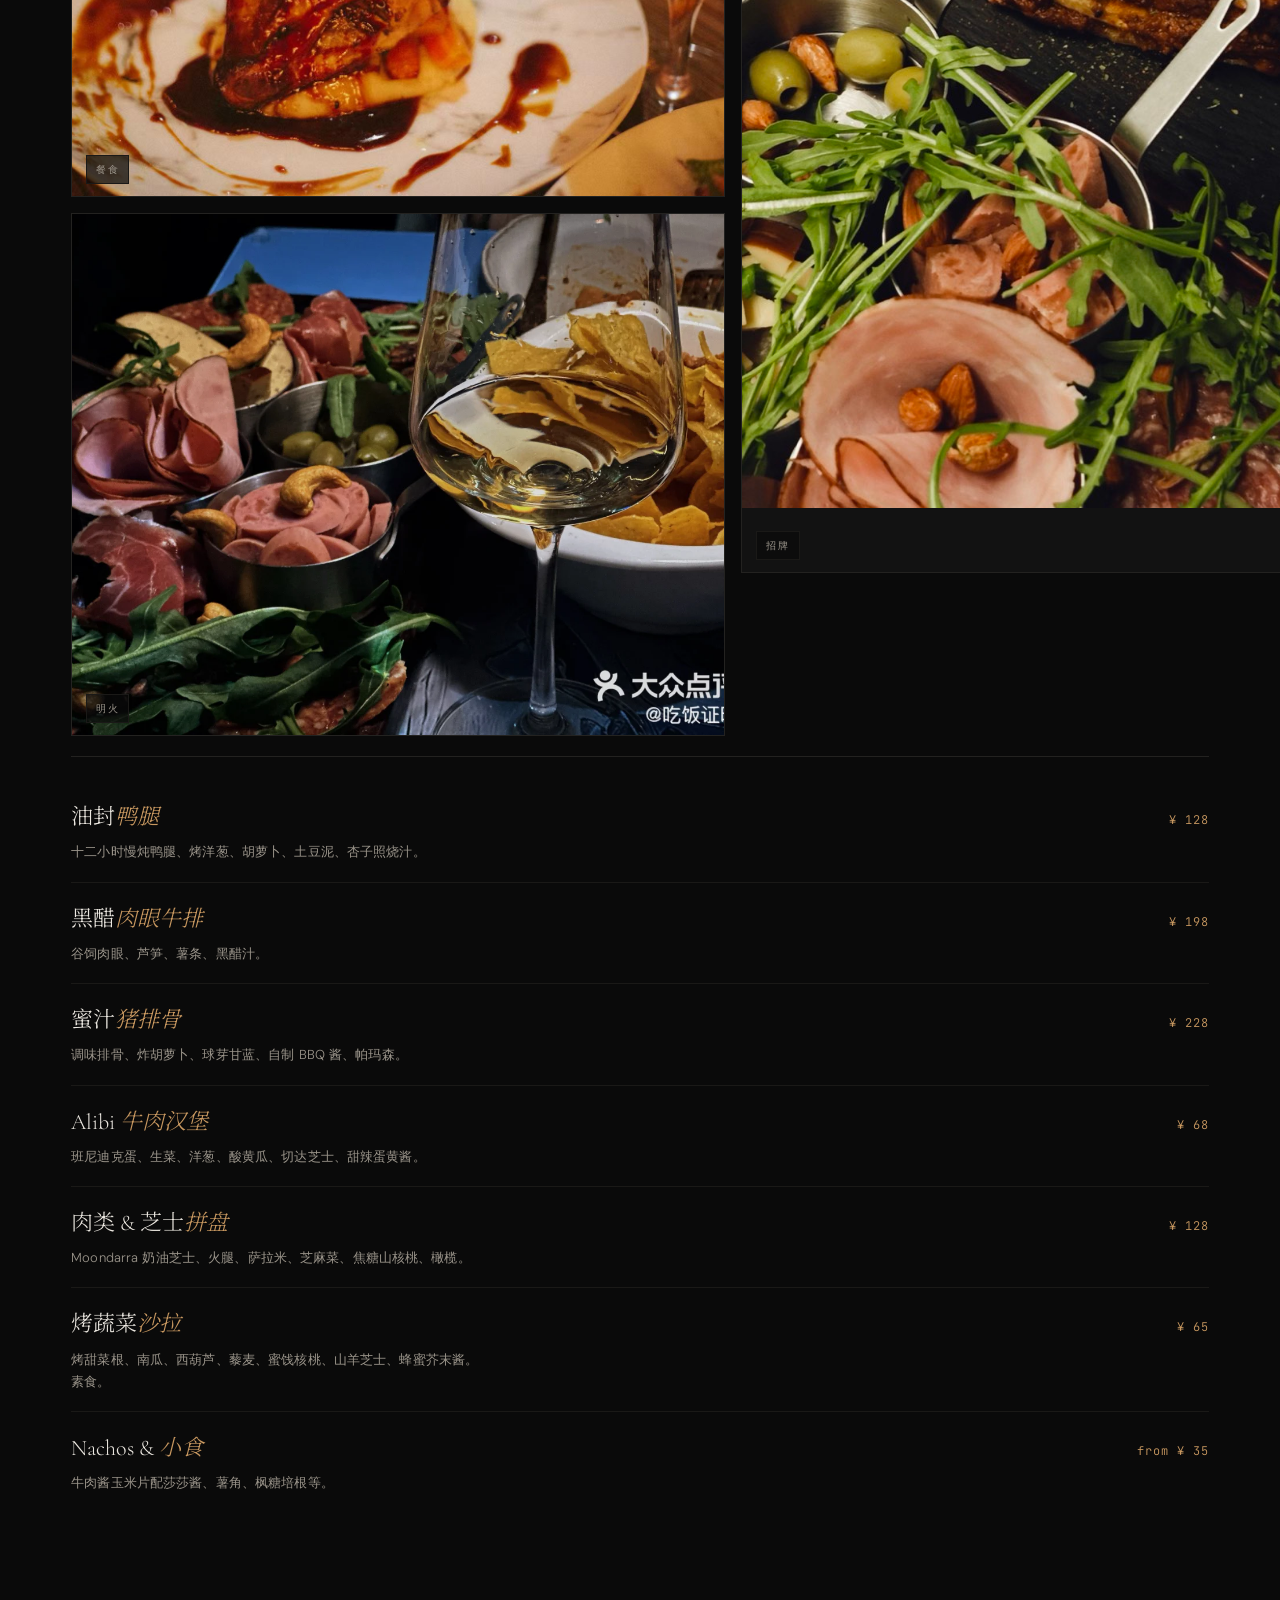
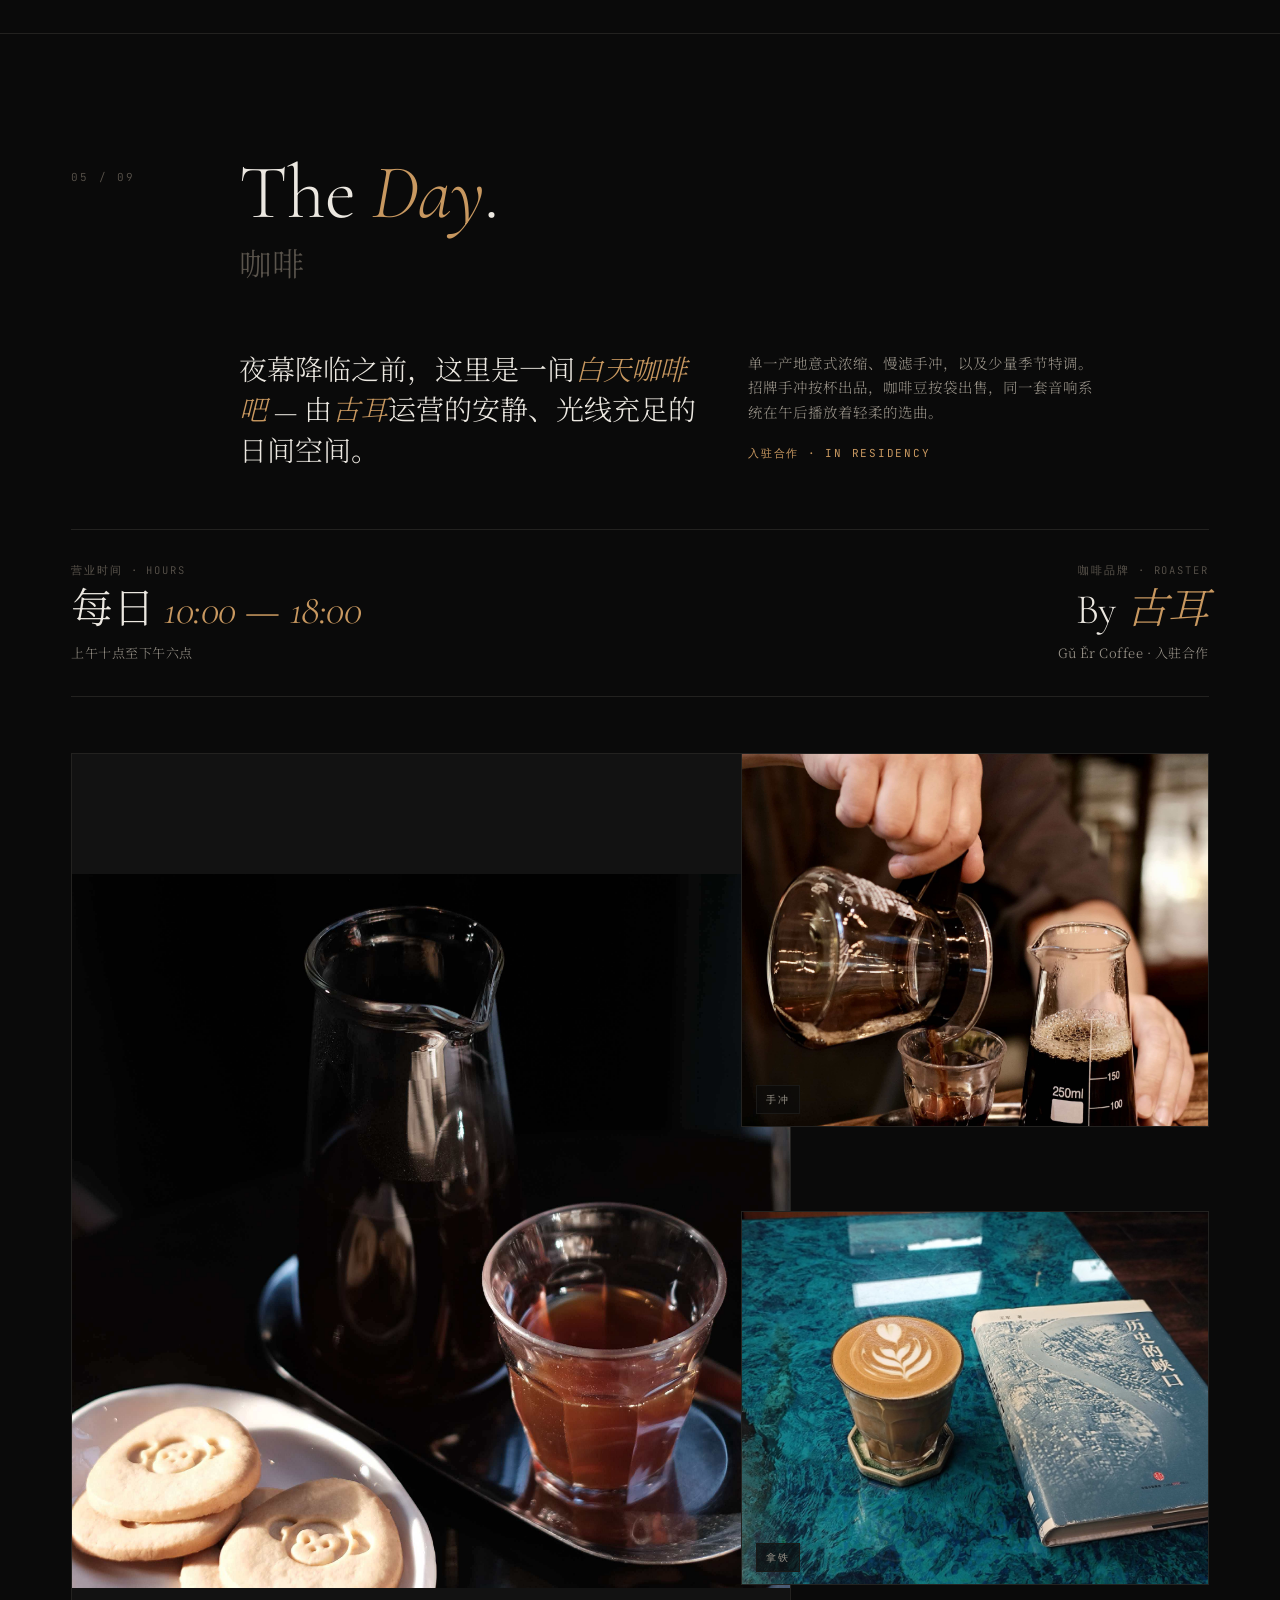
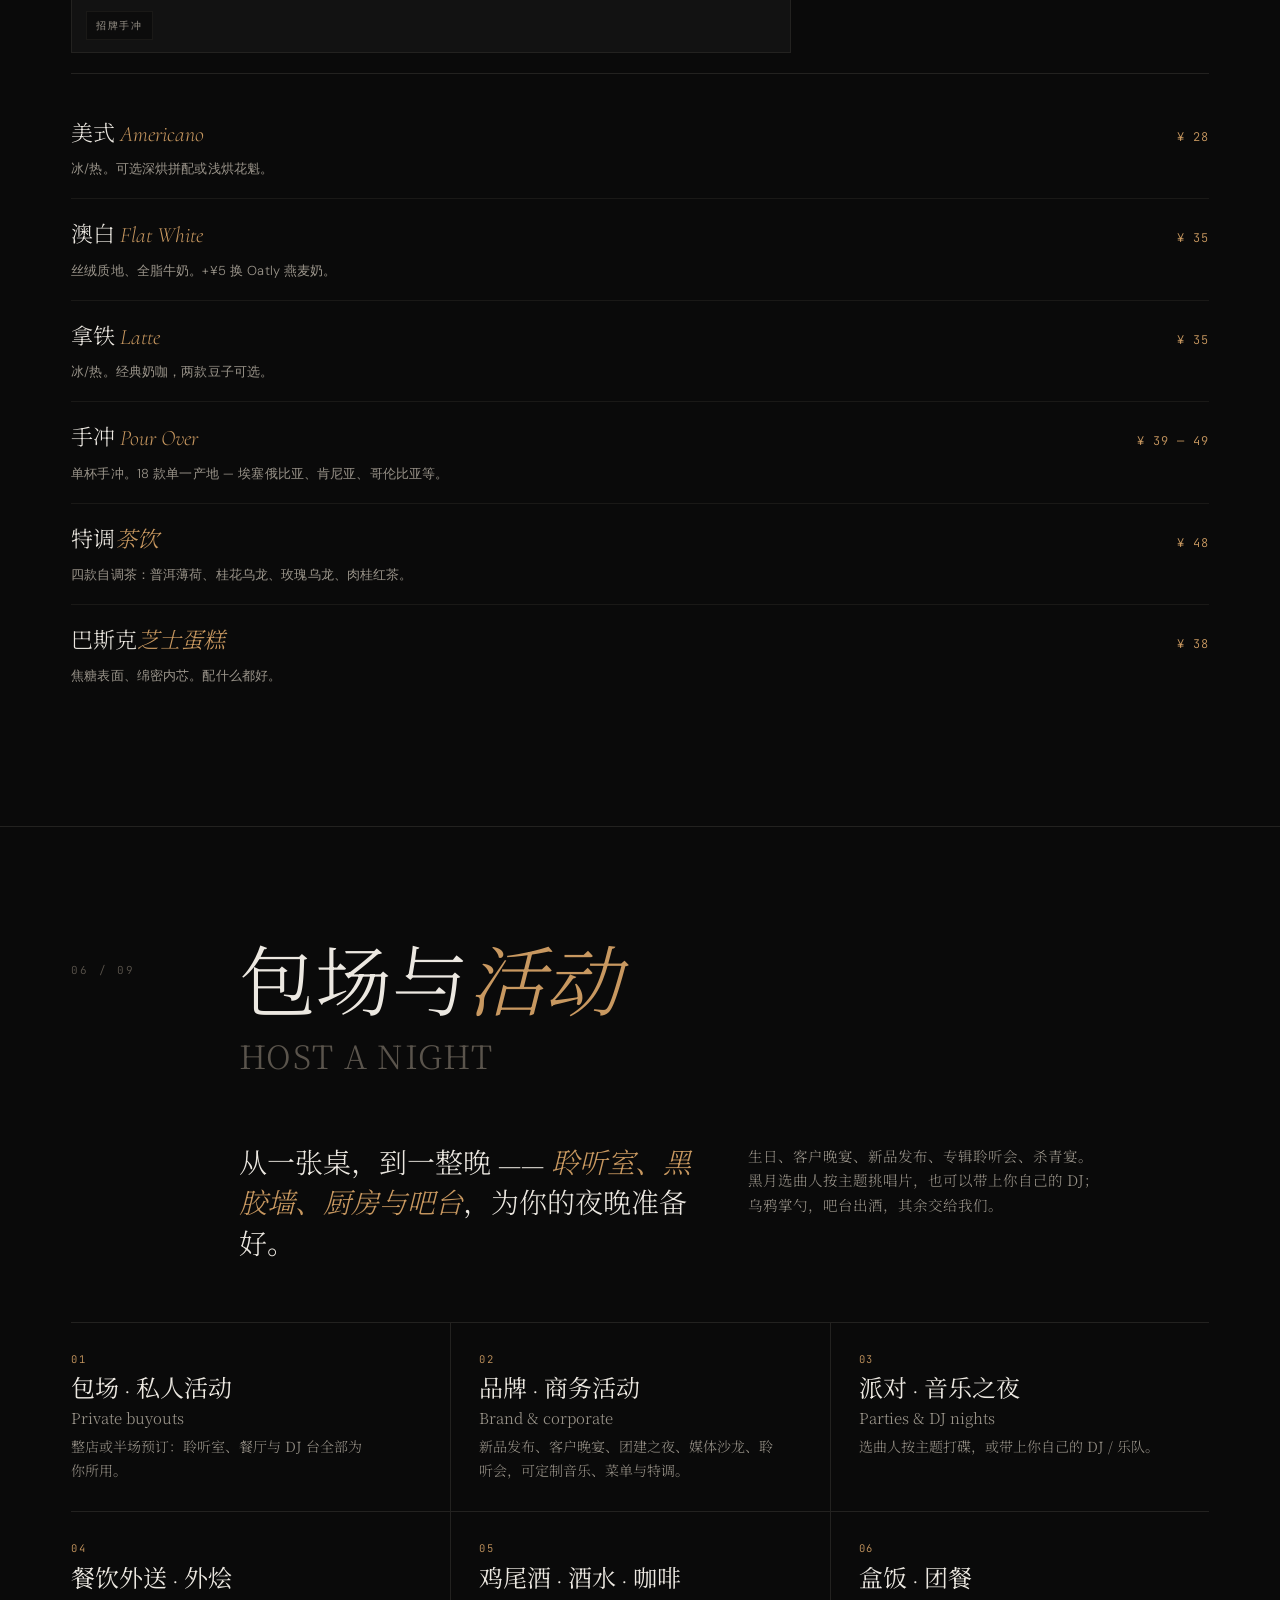
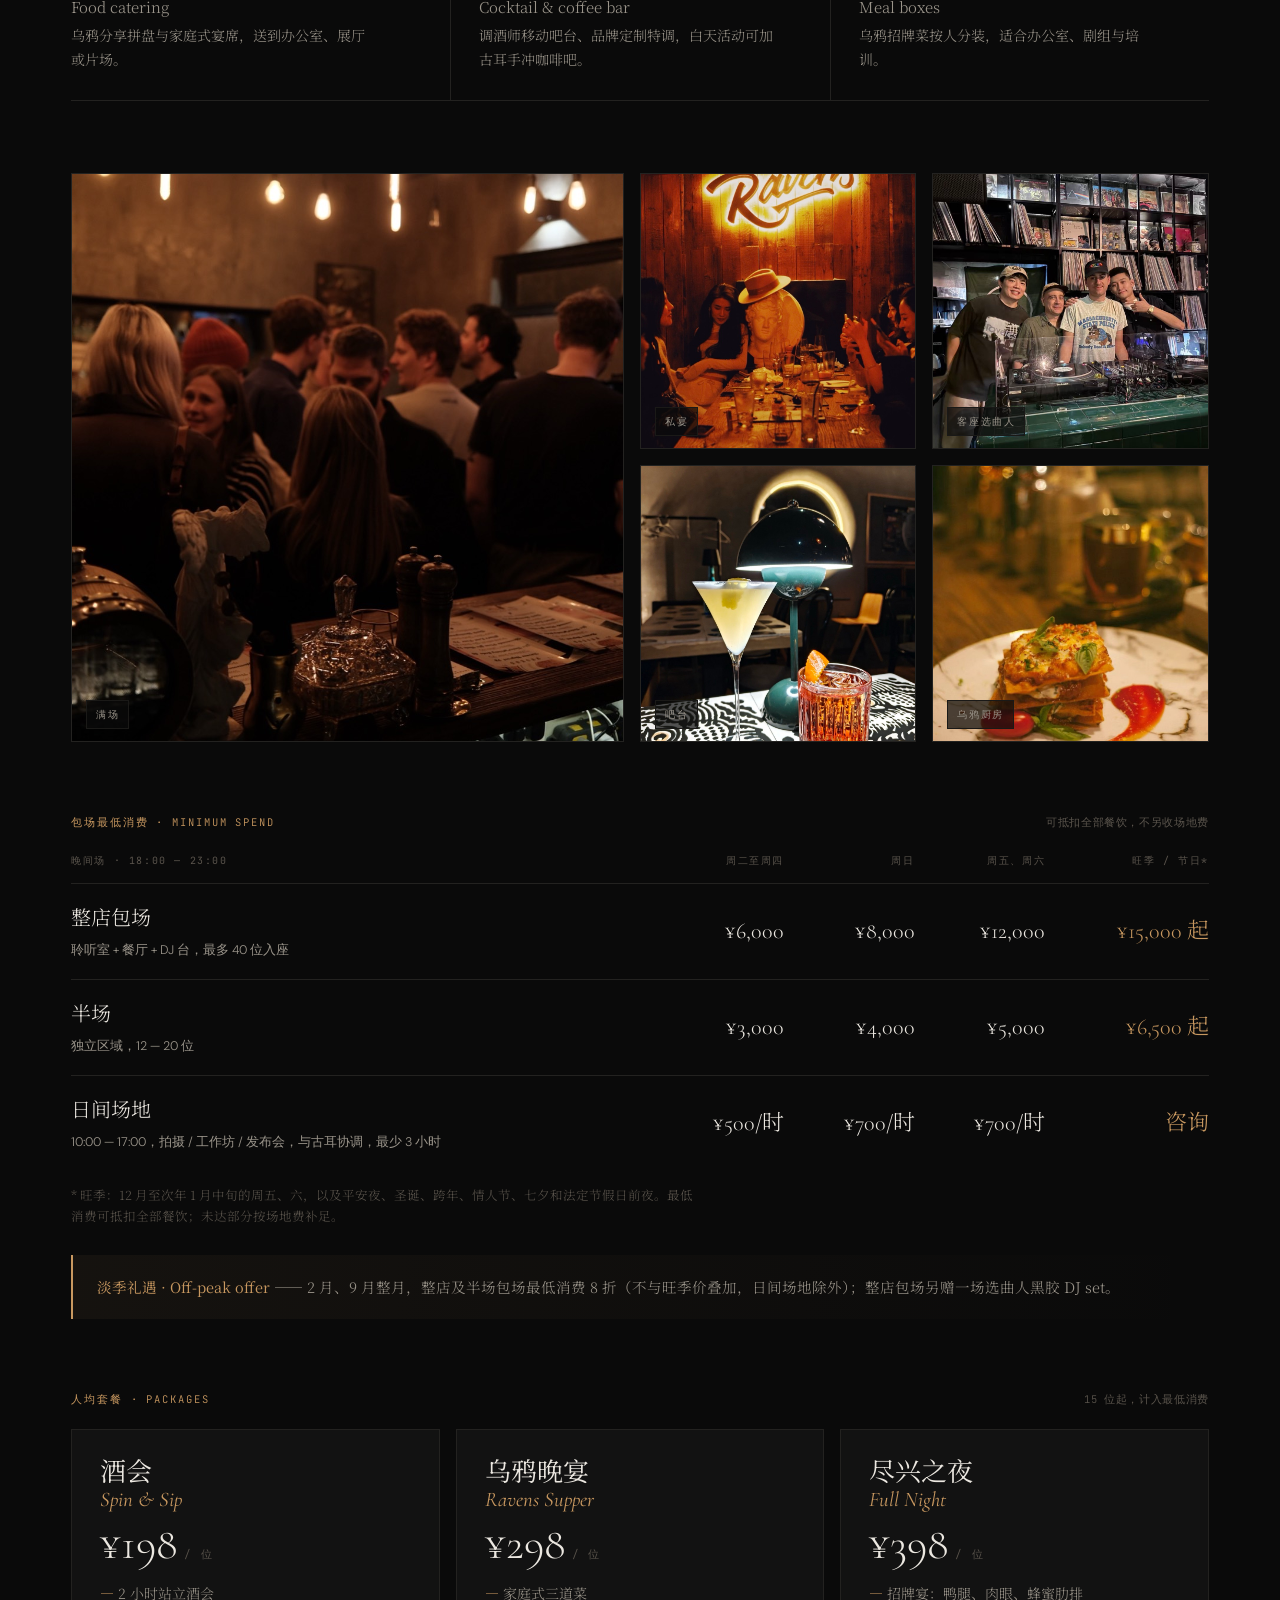
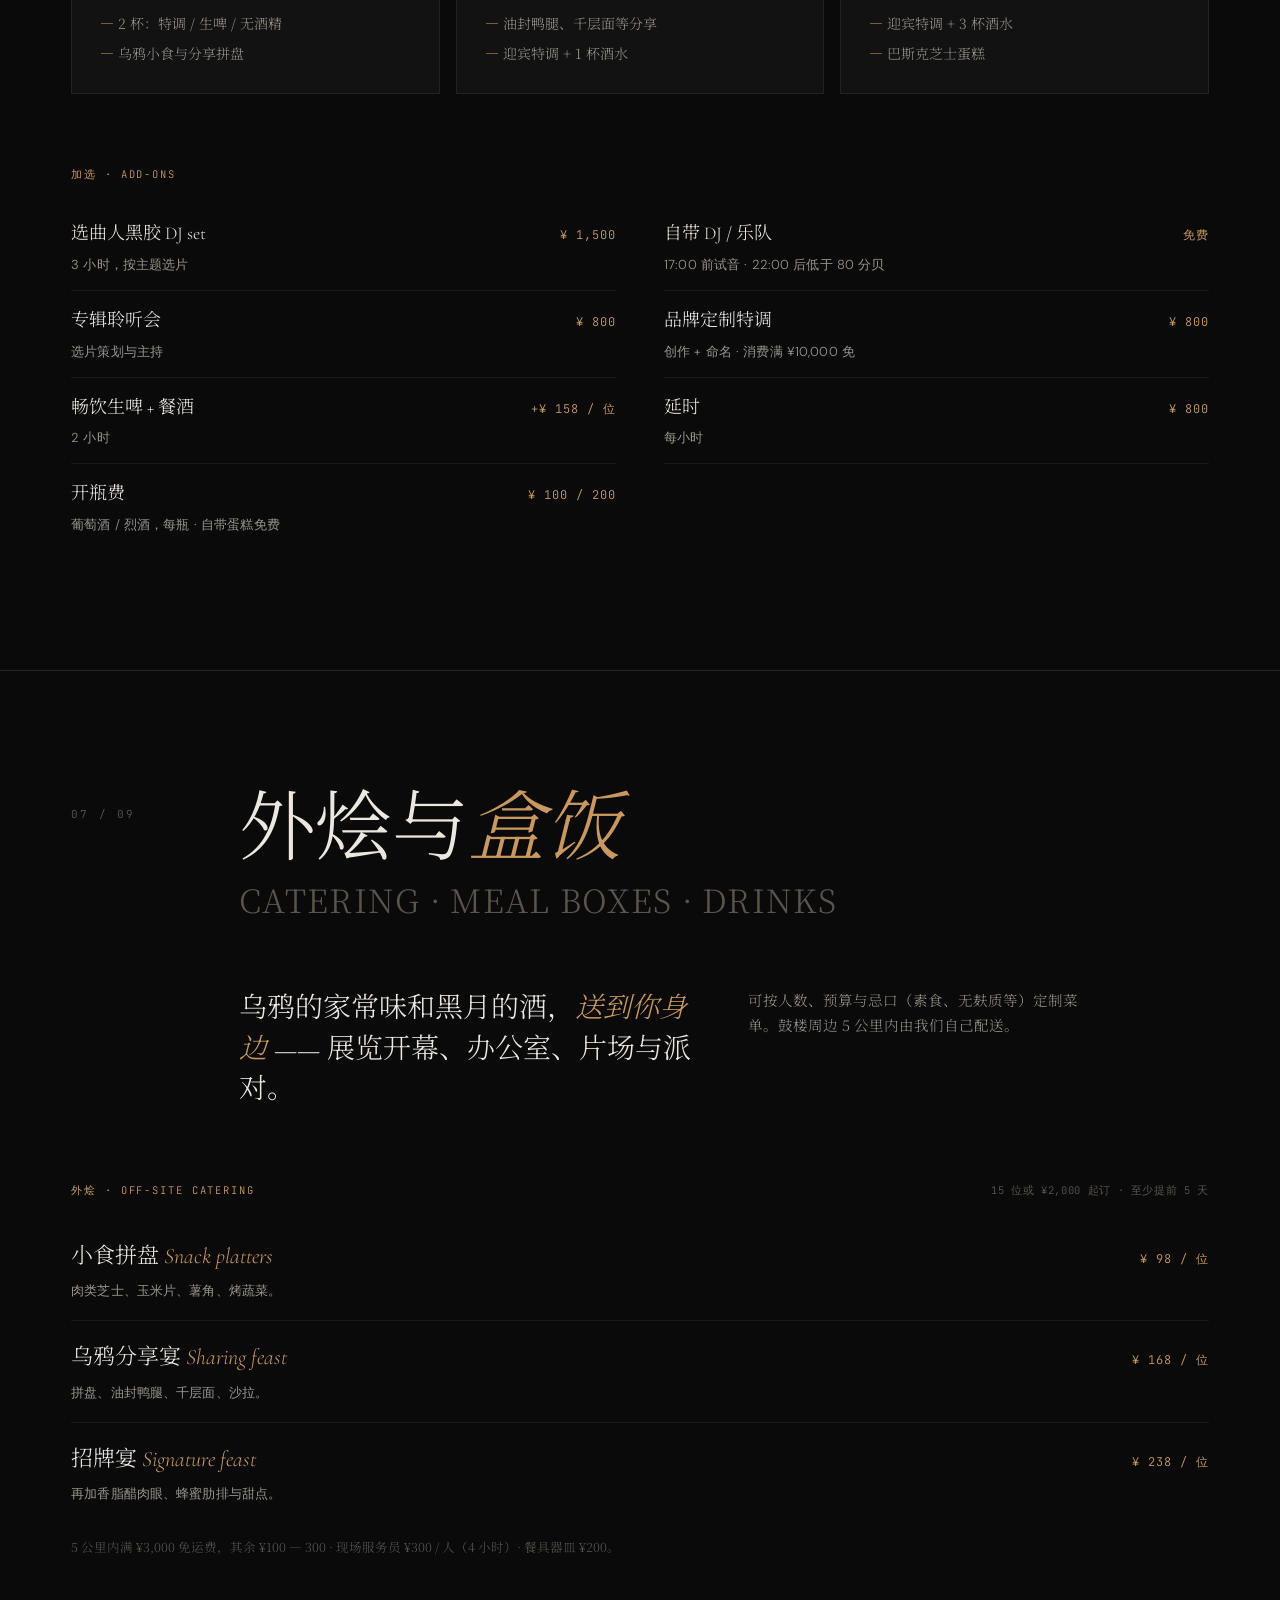
==== commit 05be65ae: "Add events, catering & meal-box sections with downloadable brochure - New sections: Host a Night (bu" ====
--- a/zh/index.html
+++ b/zh/index.html
@@ -6,12 +6,12 @@
 
   <!-- ─── SEO META ────────────────────────────────────────────── -->
   <title>黑月 | 北京胡同黑胶听音酒吧</title>
-  <meta name="description" content="黑月 — 北京胡同里的黑胶听音酒吧。鸡尾酒、精酿啤酒、乌鸦晚餐与古耳精品咖啡。Jazz、Soul、Hip-hop，纯黑胶播放。" />
+  <meta name="description" content="黑月 — 北京胡同里的黑胶听音酒吧。鸡尾酒、精酿啤酒、乌鸦晚餐与古耳精品咖啡，承接包场活动、外烩与盒饭团餐。" />
   <link rel="canonical" href="https://blackmoonbeijing.com/zh/" />
   <meta property="og:type" content="website" />
   <meta property="og:url" content="https://blackmoonbeijing.com/zh/" />
   <meta property="og:title" content="黑月 | 北京胡同黑胶听音酒吧" />
-  <meta property="og:description" content="黑月 — 北京胡同里的黑胶听音酒吧。鸡尾酒、精酿啤酒、乌鸦晚餐与古耳精品咖啡。Jazz、Soul、Hip-hop，纯黑胶播放。" />
+  <meta property="og:description" content="黑月 — 北京胡同里的黑胶听音酒吧。鸡尾酒、精酿啤酒、乌鸦晚餐与古耳精品咖啡，承接包场活动、外烩与盒饭团餐。" />
   <meta property="og:locale" content="zh_CN" />
   <meta property="og:locale:alternate" content="en" />
   <link rel="alternate" hreflang="en" href="https://blackmoonbeijing.com/" />
@@ -573,6 +573,95 @@
       .map-card{max-height:200px !important}
     }
 
+
+    /* ─── Events, catering & terms (brochure content) ─── */
+    .svc-grid{display:grid;grid-template-columns:repeat(3,1fr);gap:0;border-top:1px solid var(--rule);margin-bottom:72px}
+    @media (max-width:880px){ .svc-grid{grid-template-columns:1fr 1fr} }
+    @media (max-width:560px){ .svc-grid{grid-template-columns:1fr} }
+    .svc{padding:28px 28px 28px 0;border-bottom:1px solid var(--rule);display:flex;flex-direction:column;gap:8px}
+    .svc + .svc{padding-left:28px;border-left:1px solid var(--rule)}
+    .svc:nth-child(3n+1){padding-left:0;border-left:0}
+    @media (max-width:880px){ .svc,.svc + .svc{padding:24px 20px 24px 0;border-left:0} .svc:nth-child(even){padding-left:20px;border-left:1px solid var(--rule)} }
+    @media (max-width:560px){ .svc:nth-child(even){padding-left:0;border-left:0} }
+    .svc-num{font-family:var(--f-mono);font-size:10.5px;letter-spacing:0.18em;color:var(--accent)}
+    .svc-title{font-family:var(--f-display);font-size:24px;font-weight:400;color:var(--fg);line-height:1.2}
+    .svc-title .cn{display:block;font-size:15px;color:var(--fg-dim);margin-top:4px}
+    .svc p{color:var(--fg-dim);font-size:14px;max-width:38ch}
+
+    .block-label{font-family:var(--f-mono);font-size:10.5px;letter-spacing:0.18em;text-transform:uppercase;color:var(--accent);margin:72px 0 20px;display:flex;justify-content:space-between;gap:16px;flex-wrap:wrap}
+    .block-label span:last-child{color:var(--fg-faint);text-transform:none;letter-spacing:0.06em}
+
+    .ptable-wrap{overflow-x:auto;-webkit-overflow-scrolling:touch}
+    .ptable{width:100%;border-collapse:collapse;min-width:640px}
+    .ptable th{font-family:var(--f-mono);font-size:10px;letter-spacing:0.16em;text-transform:uppercase;color:var(--fg-faint);font-weight:400;text-align:right;padding:0 0 14px 12px;white-space:nowrap}
+    .ptable th:first-child{text-align:left;padding-left:0}
+    .ptable td{border-top:1px solid var(--rule);padding:18px 0 18px 12px;text-align:right;font-family:var(--f-display);font-size:22px;color:var(--fg);white-space:nowrap}
+    .ptable td:first-child{text-align:left;padding-left:0;white-space:normal;font-size:20px}
+    .ptable td:first-child small{display:block;font-family:var(--f-body);font-size:12.5px;color:var(--fg-dim);margin-top:4px}
+    .ptable td.peak{color:var(--accent)}
+    .fine{font-size:12.5px;color:var(--fg-faint);margin-top:14px;max-width:90ch;line-height:1.65}
+    .offpeak{margin-top:28px;padding:20px 24px;border-left:2px solid var(--accent);background:linear-gradient(90deg,rgba(200,152,96,0.06),transparent);font-size:14.5px;color:var(--fg-dim)}
+    .offpeak b{color:var(--accent);font-weight:400}
+
+    .pkg-grid{display:grid;grid-template-columns:repeat(3,1fr);gap:16px}
+    @media (max-width:880px){ .pkg-grid{grid-template-columns:1fr} }
+    .pkg{border:1px solid var(--rule);background:var(--bg-2);padding:28px;display:flex;flex-direction:column;gap:10px;transition:border-color .3s}
+    .pkg:hover{border-color:var(--accent)}
+    .pkg-name{font-family:var(--f-display);font-size:26px;font-weight:400;color:var(--fg);line-height:1.15}
+    .pkg-name .ital{font-style:italic;color:var(--accent);font-size:0.8em;display:block}
+    .pkg-price{font-family:var(--f-display);font-size:44px;font-weight:300;color:var(--fg);line-height:1}
+    .pkg-price small{font-family:var(--f-mono);font-size:11px;letter-spacing:0.12em;color:var(--fg-faint);margin-left:6px}
+    .pkg ul{list-style:none;color:var(--fg-dim);font-size:14px;display:flex;flex-direction:column;gap:6px;margin-top:6px}
+    .pkg li::before{content:"— ";color:var(--accent)}
+
+    .addon-grid{display:grid;grid-template-columns:1fr 1fr;column-gap:48px}
+    @media (max-width:720px){ .addon-grid{grid-template-columns:1fr} }
+    .addon-grid .menu-row{padding:14px 0}
+    .addon-grid .menu-name{font-size:18px}
+
+    .bento{display:grid;grid-template-columns:repeat(3,1fr);gap:16px}
+    @media (max-width:880px){ .bento{grid-template-columns:1fr 1fr} }
+    @media (max-width:560px){ .bento{grid-template-columns:1fr} }
+    .bx{border:1px solid var(--rule);padding:22px;display:flex;flex-direction:column;gap:6px;background:var(--bg-2)}
+    .bx-top{display:flex;justify-content:space-between;align-items:baseline;font-family:var(--f-mono);font-size:10px;letter-spacing:0.16em;text-transform:uppercase;color:var(--accent)}
+    .bx-top b{font-family:var(--f-display);font-size:26px;font-weight:300;color:var(--fg);letter-spacing:0;text-transform:none}
+    .bx-name{font-family:var(--f-display);font-size:21px;color:var(--fg);font-weight:400}
+    .bx-name .cn{font-size:15px;color:var(--fg-dim);margin-left:6px}
+    .bx p{font-size:13px;color:var(--fg-dim)}
+    .facts{display:grid;grid-template-columns:repeat(4,1fr);gap:24px;margin-top:28px;border-top:1px solid var(--rule);padding-top:24px}
+    @media (max-width:720px){ .facts{grid-template-columns:1fr 1fr} }
+
+    .terms-grid{display:grid;grid-template-columns:1fr 1fr;column-gap:48px}
+    @media (max-width:720px){ .terms-grid{grid-template-columns:1fr} }
+    .term{border-top:1px solid var(--rule);padding:20px 0}
+    .term h3{font-family:var(--f-display);font-size:21px;font-weight:400;color:var(--fg)}
+    .term h3 .cn{font-size:15px;color:var(--fg-dim);margin-left:8px}
+    .term p{font-size:14px;color:var(--fg-dim);margin-top:6px;max-width:52ch}
+    .week{display:grid;grid-template-columns:repeat(7,1fr);gap:6px;margin-bottom:12px}
+    .week div{padding:12px 4px;text-align:center;font-family:var(--f-mono);font-size:10px;letter-spacing:0.12em;text-transform:uppercase;border:1px solid var(--rule);color:var(--fg-dim);line-height:1.6}
+    .week .busy{border-color:var(--accent-2);color:var(--fg)}
+    .week .peak{background:var(--accent);border-color:var(--accent);color:var(--bg)}
+    .week .closed{border-style:dashed;color:var(--fg-faint)}
+    .card-row{display:grid;grid-template-columns:repeat(4,1fr);gap:12px}
+    @media (max-width:720px){ .card-row{grid-template-columns:1fr 1fr} }
+    .card-row div{border:1px solid var(--rule);padding:18px;background:linear-gradient(160deg,var(--bg-3),var(--bg))}
+    .card-row b{display:block;font-family:var(--f-display);font-size:26px;font-weight:300;color:var(--fg)}
+    .card-row span{font-family:var(--f-mono);font-size:10px;letter-spacing:0.12em;color:var(--accent);text-transform:uppercase}
+
+    .dl-band{margin-top:72px;padding:32px;border:1px solid var(--accent);background:linear-gradient(180deg,rgba(200,152,96,0.07),transparent);display:flex;justify-content:space-between;align-items:center;gap:24px;flex-wrap:wrap}
+    .dl-band .t{font-family:var(--f-display);font-size:clamp(22px,2.6vw,30px);font-weight:300;color:var(--fg)}
+    .dl-band .t .ital{font-style:italic;color:var(--accent)}
+    .dl-band .m{font-family:var(--f-mono);font-size:10.5px;letter-spacing:0.14em;color:var(--fg-faint);text-transform:uppercase;margin-top:6px}
+    .dl-band .actions{display:flex;gap:10px;flex-wrap:wrap}
+    @media (max-width:600px){
+      .svc-grid{margin-bottom:48px}
+      .block-label{margin:48px 0 16px}
+      .pkg{padding:22px}
+      .pkg-price{font-size:36px}
+      .dl-band{padding:20px 16px;flex-direction:column;align-items:flex-start}
+      .dl-band .actions,.dl-band .actions .btn{width:100%;justify-content:center}
+      .week div{font-size:9px;padding:10px 2px}
+    }
   </style>
 </head>
 <body>
@@ -590,6 +679,7 @@
         <li><a href="#drinks">饮品</a></li>
         <li><a href="#food">正餐</a></li>
         <li><a href="#coffee">咖啡</a></li>
+        <li><a href="#events">包场</a></li>
         <li><a href="#location">位置</a></li>
       </ul>
       <div class="nav-right">
@@ -620,14 +710,17 @@
           <span class="ital">Listening Bar.</span>
         </h1>
 
-        <p class="hero-subtitle"><span class="accent">黑月</span> · <span class="accent">乌鸦</span> · <span class="accent">古耳</span> — 听音、餐食与咖啡的三位一体，藏在北京胡同深处。黑胶酒吧、厨房与烘焙工坊，同一座四合院屋檐下。</p>
+        <p class="hero-subtitle"><span class="accent">黑月</span> · <span class="accent">乌鸦</span> · <span class="accent">古耳</span> — 听音、餐食与咖啡的三位一体，藏在北京胡同深处。黑胶酒吧、厨房与咖啡，同一屋檐下——也为你的夜晚办一场活动。</p>
 
         <div class="hero-ctas">
           <a class="btn btn-primary" href="#location">
             找到我们 <span class="arr">→</span>
           </a>
-          <a class="btn btn-ghost" href="https://www.instagram.com/blackmoon.beijing/" target="_blank" rel="noopener" onclick="event.stopPropagation()">
-            关注我们 <span class="arr">→</span>
+          <a class="btn btn-ghost" href="#events">
+            包场与外烩 <span class="arr">→</span>
+          </a>
+          <a class="btn btn-ghost" href="/assets/downloads/blackmoon-ravens-brochure.pdf" download="黑月乌鸦合作手册-Blackmoon-Ravens.pdf">
+            合作手册 PDF <span class="arr">↓</span>
           </a>
         </div>
       </div>
@@ -659,7 +752,7 @@
     <section class="sec" id="sound" data-screen-label="The Sound" aria-labelledby="sound-title">
       <div class="wrap">
         <div class="sec-head">
-          <div class="sec-num">01 / 07</div>
+          <div class="sec-num">01 / 09</div>
           <h2 class="sec-title" id="sound-title">
             The <span class="ital">Sound</span>.
             <span class="cn mono">声音</span>
@@ -674,7 +767,7 @@
             </p>
           </div>
           <div class="sound-body">
-            <p>推开胡同里那扇黑色的门，这个房间为低音量聆听而调校：精心搭建的模拟信号通路，横跨两百年四合院砖墙的声学处理，以及十年间在中国、纽约、加州和东京淘碟所积累的纯黑胶轮播。</p>
+            <p>推开胡同里那扇黑色的门，这个房间为低音量聆听而调校：精心搭建的模拟信号通路，砖墙间的声学处理，以及十年间在中国、纽约、加州和东京淘碟所积累的纯黑胶轮播。</p>
             <p>
               早来享受安静的选曲和一杯慢饮，周末留下来，陪选碟人一起深入夜晚。
             </p>
@@ -831,7 +924,7 @@
     <section class="sec" id="space" data-screen-label="Space" aria-labelledby="space-title">
       <div class="wrap">
         <div class="sec-head">
-          <div class="sec-num">02 / 07</div>
+          <div class="sec-num">02 / 09</div>
           <h2 class="sec-title" id="space-title">
             The <span class="ital">Space</span>.
             <span class="cn mono">环境</span>
@@ -841,7 +934,7 @@
         <div class="gallery-intro">
           <div></div>
           <p class="gallery-lede">
-            一座修复的<span class="accent">四合院</span>，藏在黑色的胡同门后 — 深色的砖墙、木梁、钨丝灯、黑胶，仅此而已。
+            聆听室与餐厅，藏在<span class="accent">黑色的胡同门</span>后 — 深色的砖墙、木梁、钨丝灯、黑胶，仅此而已。
           </p>
           <div class="gallery-body">
             <p>主听音室与用餐区共四十个座位。吧台后方整面墙的黑胶唱片墙，卡座上方一盏温暖的灯丝灯。</p>
@@ -896,7 +989,7 @@
     <section class="sec" id="drinks" data-screen-label="Drinks" aria-labelledby="drinks-title">
       <div class="wrap">
         <div class="sec-head">
-          <div class="sec-num">03 / 07</div>
+          <div class="sec-num">03 / 09</div>
           <h2 class="sec-title" id="drinks-title">
             The <span class="ital">Pour</span>.
             <span class="cn mono">饮品</span>
@@ -1008,7 +1101,7 @@
     <section class="sec" id="food" data-screen-label="Food" aria-labelledby="food-title">
       <div class="wrap">
         <div class="sec-head">
-          <div class="sec-num">04 / 07</div>
+          <div class="sec-num">04 / 09</div>
           <h2 class="sec-title" id="food-title">
             The <span class="ital">Plate</span>.
             <span class="cn mono">小菜</span>
@@ -1116,7 +1209,7 @@
     <section class="sec" id="coffee" data-screen-label="Coffee" aria-labelledby="coffee-title">
       <div class="wrap">
         <div class="sec-head">
-          <div class="sec-num">05 / 07</div>
+          <div class="sec-num">05 / 09</div>
           <h2 class="sec-title" id="coffee-title">
             The <span class="ital">Day</span>.
             <span class="cn mono">咖啡</span>
@@ -1211,10 +1304,172 @@
         </div>
       </div>
     </section>
+
+    <section class="sec" id="events" data-screen-label="Events" aria-labelledby="events-title">
+      <div class="wrap">
+        <div class="sec-head">
+          <div class="sec-num">06 / 09</div>
+          <h2 class="sec-title" id="events-title">
+            包场与<span class="ital">活动</span>
+            <span class="cn mono">Host a Night</span>
+          </h2>
+        </div>
+
+        <div class="gallery-intro">
+          <div></div>
+          <p class="gallery-lede">
+            从一张桌，到一整晚 —— <span class="accent">聆听室、黑胶墙、厨房与吧台</span>，为你的夜晚准备好。
+          </p>
+          <div class="gallery-body">
+            <p>生日、客户晚宴、新品发布、专辑聆听会、杀青宴。黑月选曲人按主题挑唱片，也可以带上你自己的 DJ；乌鸦掌勺，吧台出酒，其余交给我们。</p>
+          </div>
+        </div>
+
+        <div class="svc-grid">
+          <div class="svc"><span class="svc-num">01</span><h3 class="svc-title">包场 · 私人活动 <span class="cn">Private buyouts</span></h3><p>整店或半场预订：聆听室、餐厅与 DJ 台全部为你所用。</p></div>
+          <div class="svc"><span class="svc-num">02</span><h3 class="svc-title">品牌 · 商务活动 <span class="cn">Brand &amp; corporate</span></h3><p>新品发布、客户晚宴、团建之夜、媒体沙龙、聆听会，可定制音乐、菜单与特调。</p></div>
+          <div class="svc"><span class="svc-num">03</span><h3 class="svc-title">派对 · 音乐之夜 <span class="cn">Parties &amp; DJ nights</span></h3><p>选曲人按主题打碟，或带上你自己的 DJ / 乐队。</p></div>
+          <div class="svc"><span class="svc-num">04</span><h3 class="svc-title">餐饮外送 · 外烩 <span class="cn">Food catering</span></h3><p>乌鸦分享拼盘与家庭式宴席，送到办公室、展厅或片场。</p></div>
+          <div class="svc"><span class="svc-num">05</span><h3 class="svc-title">鸡尾酒 · 酒水 · 咖啡 <span class="cn">Cocktail &amp; coffee bar</span></h3><p>调酒师移动吧台、品牌定制特调，白天活动可加古耳手冲咖啡吧。</p></div>
+          <div class="svc"><span class="svc-num">06</span><h3 class="svc-title">盒饭 · 团餐 <span class="cn">Meal boxes</span></h3><p>乌鸦招牌菜按人分装，适合办公室、剧组与培训。</p></div>
+        </div>
+
+        <div class="gal-wide">
+          <div class="gal-slot w-hero"><img src="../assets/pics/events/crowd.jpg" alt="黑月满场的夜晚" loading="lazy"><span class="gal-cap">满场</span></div>
+          <div class="gal-slot"><img src="../assets/pics/events/ravens-dinner.jpg" alt="乌鸦长桌私宴" loading="lazy"><span class="gal-cap">私宴</span></div>
+          <div class="gal-slot"><img src="../assets/pics/events/djs-group.jpg" alt="黑月 DJ 台的客座选曲人" loading="lazy"><span class="gal-cap">客座选曲人</span></div>
+          <div class="gal-slot"><img src="../assets/pics/events/cocktails-lamp.jpg" alt="绿色台灯下的鸡尾酒" loading="lazy"><span class="gal-cap">吧台</span></div>
+          <div class="gal-slot"><img src="../assets/pics/events/lasagna.jpg" alt="乌鸦千层面" loading="lazy"><span class="gal-cap">乌鸦厨房</span></div>
+        </div>
+
+        <div class="block-label"><span>包场最低消费 · Minimum spend</span><span>可抵扣全部餐饮，不另收场地费</span></div>
+        <div class="ptable-wrap">
+          <table class="ptable">
+            <thead><tr><th>晚间场 · 18:00 — 23:00</th><th>周二至周四</th><th>周日</th><th>周五、周六</th><th>旺季 / 节日*</th></tr></thead>
+            <tbody>
+              <tr><td>整店包场<small>聆听室 + 餐厅 + DJ 台，最多 40 位入座</small></td><td>¥6,000</td><td>¥8,000</td><td>¥12,000</td><td class="peak">¥15,000 起</td></tr>
+              <tr><td>半场<small>独立区域，12 — 20 位</small></td><td>¥3,000</td><td>¥4,000</td><td>¥5,000</td><td class="peak">¥6,500 起</td></tr>
+              <tr><td>日间场地<small>10:00 — 17:00，拍摄 / 工作坊 / 发布会，与古耳协调，最少 3 小时</small></td><td>¥500/时</td><td>¥700/时</td><td>¥700/时</td><td class="peak">咨询</td></tr>
+            </tbody>
+          </table>
+        </div>
+        <p class="fine">* 旺季：12 月至次年 1 月中旬的周五、六，以及平安夜、圣诞、跨年、情人节、七夕和法定节假日前夜。最低消费可抵扣全部餐饮；未达部分按场地费补足。</p>
+        <div class="offpeak"><b>淡季礼遇 · Off-peak offer</b> —— 2 月、9 月整月，整店及半场包场最低消费 8 折（不与旺季价叠加，日间场地除外）；整店包场另赠一场选曲人黑胶 DJ set。</div>
+
+        <div class="block-label"><span>人均套餐 · Packages</span><span>15 位起，计入最低消费</span></div>
+        <div class="pkg-grid">
+          <div class="pkg"><h3 class="pkg-name">酒会 <span class="ital">Spin &amp; Sip</span></h3><div class="pkg-price">¥198<small>/ 位</small></div><ul><li>2 小时站立酒会</li><li>2 杯：特调 / 生啤 / 无酒精</li><li>乌鸦小食与分享拼盘</li></ul></div>
+          <div class="pkg"><h3 class="pkg-name">乌鸦晚宴 <span class="ital">Ravens Supper</span></h3><div class="pkg-price">¥298<small>/ 位</small></div><ul><li>家庭式三道菜</li><li>油封鸭腿、千层面等分享</li><li>迎宾特调 + 1 杯酒水</li></ul></div>
+          <div class="pkg"><h3 class="pkg-name">尽兴之夜 <span class="ital">Full Night</span></h3><div class="pkg-price">¥398<small>/ 位</small></div><ul><li>招牌宴：鸭腿、肉眼、蜂蜜肋排</li><li>迎宾特调 + 3 杯酒水</li><li>巴斯克芝士蛋糕</li></ul></div>
+        </div>
+
+        <div class="block-label"><span>加选 · Add-ons</span><span></span></div>
+        <div class="addon-grid menu" style="margin-top:0;padding-top:0;border-top:0">
+          <div class="menu-row"><div><span class="menu-name">选曲人黑胶 DJ set</span><span class="menu-desc">3 小时，按主题选片</span></div><span class="menu-price">¥ 1,500</span></div>
+          <div class="menu-row"><div><span class="menu-name">自带 DJ / 乐队</span><span class="menu-desc">17:00 前试音 · 22:00 后低于 80 分贝</span></div><span class="menu-price">免费</span></div>
+          <div class="menu-row"><div><span class="menu-name">专辑聆听会</span><span class="menu-desc">选片策划与主持</span></div><span class="menu-price">¥ 800</span></div>
+          <div class="menu-row"><div><span class="menu-name">品牌定制特调</span><span class="menu-desc">创作 + 命名 · 消费满 ¥10,000 免</span></div><span class="menu-price">¥ 800</span></div>
+          <div class="menu-row"><div><span class="menu-name">畅饮生啤 + 餐酒</span><span class="menu-desc">2 小时</span></div><span class="menu-price">+¥ 158 / 位</span></div>
+          <div class="menu-row"><div><span class="menu-name">延时</span><span class="menu-desc">每小时</span></div><span class="menu-price">¥ 800</span></div>
+          <div class="menu-row"><div><span class="menu-name">开瓶费</span><span class="menu-desc">葡萄酒 / 烈酒，每瓶 · 自带蛋糕免费</span></div><span class="menu-price">¥ 100 / 200</span></div>
+        </div>
+      </div>
+    </section>
+
+
+    <section class="sec" id="catering" data-screen-label="Catering" aria-labelledby="catering-title">
+      <div class="wrap">
+        <div class="sec-head">
+          <div class="sec-num">07 / 09</div>
+          <h2 class="sec-title" id="catering-title">
+            外烩与<span class="ital">盒饭</span>
+            <span class="cn mono">Catering · Meal boxes · Drinks</span>
+          </h2>
+        </div>
+
+        <div class="gallery-intro">
+          <div></div>
+          <p class="gallery-lede">
+            乌鸦的家常味和黑月的酒，<span class="accent">送到你身边</span> —— 展览开幕、办公室、片场与派对。
+          </p>
+          <div class="gallery-body">
+            <p>可按人数、预算与忌口（素食、无麸质等）定制菜单。鼓楼周边 5 公里内由我们自己配送。</p>
+          </div>
+        </div>
+
+        <div class="block-label"><span>外烩 · Off-site catering</span><span>15 位或 ¥2,000 起订 · 至少提前 5 天</span></div>
+        <div class="menu" style="margin-top:0;padding-top:0;border-top:0">
+          <div class="menu-row"><div><span class="menu-name">小食拼盘 <span class="ital">Snack platters</span></span><span class="menu-desc">肉类芝士、玉米片、薯角、烤蔬菜。</span></div><span class="menu-price">¥ 98 / 位</span></div>
+          <div class="menu-row"><div><span class="menu-name">乌鸦分享宴 <span class="ital">Sharing feast</span></span><span class="menu-desc">拼盘、油封鸭腿、千层面、沙拉。</span></div><span class="menu-price">¥ 168 / 位</span></div>
+          <div class="menu-row"><div><span class="menu-name">招牌宴 <span class="ital">Signature feast</span></span><span class="menu-desc">再加香脂醋肉眼、蜂蜜肋排与甜点。</span></div><span class="menu-price">¥ 238 / 位</span></div>
+        </div>
+        <p class="fine">5 公里内满 ¥3,000 免运费，其余 ¥100 — 300 · 现场服务员 ¥300 / 人（4 小时）· 餐具器皿 ¥200。</p>
+
+        <div class="block-label"><span>盒饭团餐 · Meal boxes</span><span>15 份起订 · 提前 2 天</span></div>
+        <div class="bento">
+          <div class="bx"><div class="bx-top"><span>A · 经典</span><b>¥68</b></div><span class="bx-name">千层面 <span class="cn">Lasagna</span></span><p>层层肉酱与芝士焗烤，配沙拉。</p></div>
+          <div class="bx"><div class="bx-top"><span>A · 经典</span><b>¥68</b></div><span class="bx-name">汉堡套餐 <span class="cn">Burger set</span></span><p>招牌牛肉汉堡 + 薯角。</p></div>
+          <div class="bx"><div class="bx-top"><span>A · 经典 · 素</span><b>¥68</b></div><span class="bx-name">烤蔬菜藜麦碗 <span class="cn">Veggie bowl</span></span><p>烤时蔬、藜麦、山羊芝士、蜂蜜芥末。</p></div>
+          <div class="bx"><div class="bx-top"><span>B · 招牌</span><b>¥98</b></div><span class="bx-name">油封鸭腿饭 <span class="cn">Duck confit</span></span><p>12 小时鸭腿、杏子照烧汁，土豆泥或米饭。</p></div>
+          <div class="bx"><div class="bx-top"><span>B · 招牌</span><b>¥98</b></div><span class="bx-name">蜂蜜烤肋排饭 <span class="cn">BBQ ribs</span></span><p>自制 BBQ 酱肋排、时蔬、米饭。</p></div>
+          <div class="bx"><div class="bx-top"><span>C · 臻选</span><b>¥138</b></div><span class="bx-name">香脂醋牛排饭 <span class="cn">Rib-eye</span></span><p>谷饲肉眼切片、芦笋、香脂醋汁。</p></div>
+        </div>
+        <div class="facts">
+          <div><span class="space-stat-label">午餐送达</span><span class="space-stat-val"><span class="ital">11:30 — 13:00</span></span></div>
+          <div><span class="space-stat-label">晚餐送达</span><span class="space-stat-val"><span class="ital">17:30 — 19:00</span></span></div>
+          <div><span class="space-stat-label">免运费</span><span class="space-stat-val">30 份<span class="ital">以上</span></span></div>
+          <div><span class="space-stat-label">团单优惠</span><span class="space-stat-val">9.5 / 9 <span class="ital">折</span></span></div>
+        </div>
+        <p class="fine">午餐限周二至周五。前一天 18:00 前确认数量。50 份以上 9.5 折、100 份以上 9 折。加购：汽水 ¥10 · 古耳咖啡 ¥25 · 巴斯克芝士蛋糕 ¥30。剧组与长期订餐可月结。</p>
+
+        <div class="block-label"><span>酒水与咖啡外烩 · Drinks &amp; coffee bar</span><span>至少提前 7 天预订</span></div>
+        <div class="menu" style="margin-top:0;padding-top:0;border-top:0">
+          <div class="menu-row"><div><span class="menu-name">移动吧台 <span class="ital">Mobile bar</span></span><span class="menu-desc">1 位调酒师、3 小时、50 位以内，含冰与杯具。加调酒师 ¥800 · 加时 ¥400 / 小时。</span></div><span class="menu-price">¥ 1,500</span></div>
+          <div class="menu-row"><div><span class="menu-name">酒水套餐 <span class="ital">Drink packages</span></span><span class="menu-desc">每位 2 杯 / 3 杯，特调、生啤、无酒精任选。或按杯：特调 ¥60 · 啤酒 ¥45，酒水最低 ¥3,000。</span></div><span class="menu-price">¥ 128 / 168</span></div>
+          <div class="menu-row"><div><span class="menu-name">古耳咖啡吧 <span class="ital">Coffee bar</span></span><span class="menu-desc">1 位咖啡师、3 小时、含 50 杯，加杯 ¥30。</span></div><span class="menu-price">¥ 1,500</span></div>
+        </div>
+
+        <div class="block-label"><span>预订须知 · Booking terms</span><span>价格为人民币，已含服务费 · 有效期至 2027 年 3 月 31 日</span></div>
+        <div class="week" aria-label="繁忙时段">
+          <div class="closed">周一<br>休息</div><div>周二<br>平日</div><div>周三<br>平日</div><div class="busy">周四<br>较忙</div><div class="peak">周五<br>高峰</div><div class="peak">周六<br>高峰</div><div class="busy">周日<br>较忙</div>
+        </div>
+        <p class="fine" style="margin-top:0;margin-bottom:16px">每晚 18:00 — 20:30 为晚餐高峰，21:00 后以酒为主；12 月至 1 月为旺季。周二、周三以及 2 月、9 月最适合包场。</p>
+        <div class="terms-grid">
+          <div class="term"><h3>定金 <span class="cn">Deposit</span></h3><p>确认日期需支付最低消费或报价的 50% 作为定金，余款活动当天结清。企业客户签约后可月结。</p></div>
+          <div class="term"><h3>取消与改期 <span class="cn">Cancellation</span></h3><p>提前 14 天以上：全额退还或免费改期；7 — 13 天：退还 50%；7 天内：定金不退，可在 3 个月内改期一次。</p></div>
+          <div class="term"><h3>人数确认 <span class="cn">Headcount</span></h3><p>活动前 72 小时确认最终人数，按确认人数与实际人数较高者结算。</p></div>
+          <div class="term"><h3>高峰时段订座 <span class="cn">Peak-hour groups</span></h3><p>周五、六 18:00 — 21:00，8 位以上的非包场订座需选择套餐，用餐时间 2 小时；12 位以上请预订半场。</p></div>
+          <div class="term"><h3>22:00 后安静时段 <span class="cn">Quiet hours</span></h3><p>22:00 起，场内音乐须低于 80 分贝（以店内分贝仪为准）；室外禁止大声喧哗，请勿在门口聚集或吸烟。场内禁用彩带、烟雾机与明火（蛋糕蜡烛除外）。</p></div>
+          <div class="term"><h3>外烩与盒饭取消 <span class="cn">Catering</span></h3><p>送达前 48 小时以上可免费取消；24 — 48 小时收取 50%；24 小时内全额收取。</p></div>
+          <div class="term"><h3>发票 <span class="cn">Fapiao</span></h3><p>可开具发票，如有调整以最终报价为准。</p></div>
+          <div class="term"><h3>损坏与物品 <span class="cn">Damage</span></h3><p>活动期间设备、唱片与器皿的损坏由主办方承担；自带物品请于活动结束后带走。</p></div>
+        </div>
+
+        <div class="block-label"><span>企业储值卡 · Member cards</span><span>黑月与乌鸦通用 · 赠送部分为酒水券，不可提现</span></div>
+        <div class="card-row">
+          <div><b>¥1,000</b><span>赠 ¥100</span></div>
+          <div><b>¥3,000</b><span>赠 ¥400</span></div>
+          <div><b>¥5,000</b><span>赠 ¥750</span></div>
+          <div><b>¥10,000+</b><span>企业定制 · 含包场权益</span></div>
+        </div>
+
+        <aside class="dl-band" aria-label="下载合作手册">
+          <div>
+            <div class="t">以上全部内容，都在这本<span class="ital">合作手册</span>里。</div>
+            <div class="m">包场 · 外烩 · 盒饭 · 条款 — 中英双语 PDF · 10 页 · 5 MB</div>
+          </div>
+          <div class="actions">
+            <a class="btn btn-primary" href="/assets/downloads/blackmoon-ravens-brochure.pdf" download="黑月乌鸦合作手册-Blackmoon-Ravens.pdf">下载 PDF <span class="arr">↓</span></a>
+            <a class="btn btn-ghost" href="#contact">微信咨询 <span class="arr">→</span></a>
+          </div>
+        </aside>
+      </div>
+    </section>
+
     <section class="sec" id="location" data-screen-label="Location" style="border-top:1px solid var(--rule)" aria-labelledby="loc-title">
       <div class="wrap">
         <div class="sec-head">
-          <div class="sec-num">06 / 07</div>
+          <div class="sec-num">08 / 09</div>
           <h2 class="sec-title" id="loc-title">
             Find <span class="ital">Us</span>.
             <span class="cn mono">地点</span>
@@ -1314,10 +1569,10 @@
 
             <div class="hours" aria-label="营业时间">
               <div class="hours-row" style="color:var(--accent)"><span class="day">咖啡 · 每日</span><span>10:00 — 18:00</span></div>
-              <div class="hours-row"><span class="day">酒吧 · 周一</span><span>休息</span></div>
-              <div class="hours-row"><span class="day">酒吧 · 周二至周四</span><span>17:30 — 01:00</span></div>
-              <div class="hours-row today"><span class="day">酒吧 · 周五至周六</span><span>17:30 — 02:00</span></div>
-              <div class="hours-row"><span class="day">酒吧 · 周日</span><span>16:00 — 00:00</span></div>
+              <div class="hours-row" data-days="1"><span class="day">酒吧 · 周一</span><span>休息</span></div>
+              <div class="hours-row" data-days="2,3,4"><span class="day">酒吧 · 周二至周四</span><span>17:30 — 01:00</span></div>
+              <div class="hours-row" data-days="5,6"><span class="day">酒吧 · 周五至周六</span><span>17:30 — 02:00</span></div>
+              <div class="hours-row" data-days="0"><span class="day">酒吧 · 周日</span><span>16:00 — 00:00</span></div>
             </div>
           </address>
 
@@ -1339,7 +1594,7 @@
     <section class="sec" id="contact" data-screen-label="Contact" aria-labelledby="contact-title">
       <div class="wrap">
         <div class="sec-head">
-          <div class="sec-num">07 / 07</div>
+          <div class="sec-num">09 / 09</div>
           <h2 class="sec-title" id="contact-title">
             Stay in <span class="ital">Touch</span>.
             <span class="cn mono">联系方式</span>
@@ -1350,8 +1605,8 @@
         <aside class="reserve-band" aria-label="预订">
           <div class="left">
             <span class="label">预订 · Reservations</span>
-            <span class="title">订座及咨询请通过<span class="ital">微信或电话</span>联系。</span>
-            <span class="meta">预约请添加微信 (RavensDomain) 或致电 +86 18611741214 · 私人包场请提前 72 小时</span>
+            <span class="title">订座、包场与外烩，请通过<span class="ital">微信或电话</span>联系。</span>
+            <span class="meta">订座请添加微信 RavensDomain · 包场、外烩与盒饭请添加微信 ruhaox · 或致电 +86 18611741214 · 包场请至少提前 72 小时</span>
           </div>
           <div class="actions">
             <a class="btn btn-primary" href="tel:+8618611741214">
@@ -1359,6 +1614,9 @@
             </a>
             <a class="btn btn-ghost" href="https://www.dianping.com/shop/GaG2HftvNr6IAEis?responseCode=ee3a5df8f48a45e291e0276216d9ff77&requestCode=caa88a5bf154413e9a79b2b54577eddd" target="_blank" rel="noopener">
               Ravens · 大众点评 <span class="arr">↗</span>
+            </a>
+            <a class="btn btn-ghost" href="/assets/downloads/blackmoon-ravens-brochure.pdf" download="黑月乌鸦合作手册-Blackmoon-Ravens.pdf">
+              合作手册 PDF <span class="arr">↓</span>
             </a>
           </div>
         </aside>
@@ -1535,7 +1793,8 @@
         </div>
         <div class="foot-meta" style="text-align:right">
           Instagram · 微信 · 公众号 · 小红书<br/>
-          1994ep@gmail.com · +86 18611741214
+          1994ep@gmail.com · +86 18611741214<br/>
+          <a href="/assets/downloads/blackmoon-ravens-brochure.pdf" download="黑月乌鸦合作手册-Blackmoon-Ravens.pdf" style="color:var(--accent)">包场与外烩合作手册（PDF）↓</a>
         </div>
       </div>
       <div class="foot-bottom">
@@ -1570,5 +1829,15 @@
   </script>
 
 
+  <script>
+    // Highlight today's opening-hours row (Beijing time)
+    (function(){
+      var d = new Date(new Date().toLocaleString('en-US', {timeZone: 'Asia/Shanghai'})).getDay();
+      document.querySelectorAll('.hours-row[data-days]').forEach(function(r){
+        if (r.getAttribute('data-days').split(',').indexOf(String(d)) > -1) r.classList.add('today');
+      });
+    })();
+  </script>
+
 </body>
 </html>
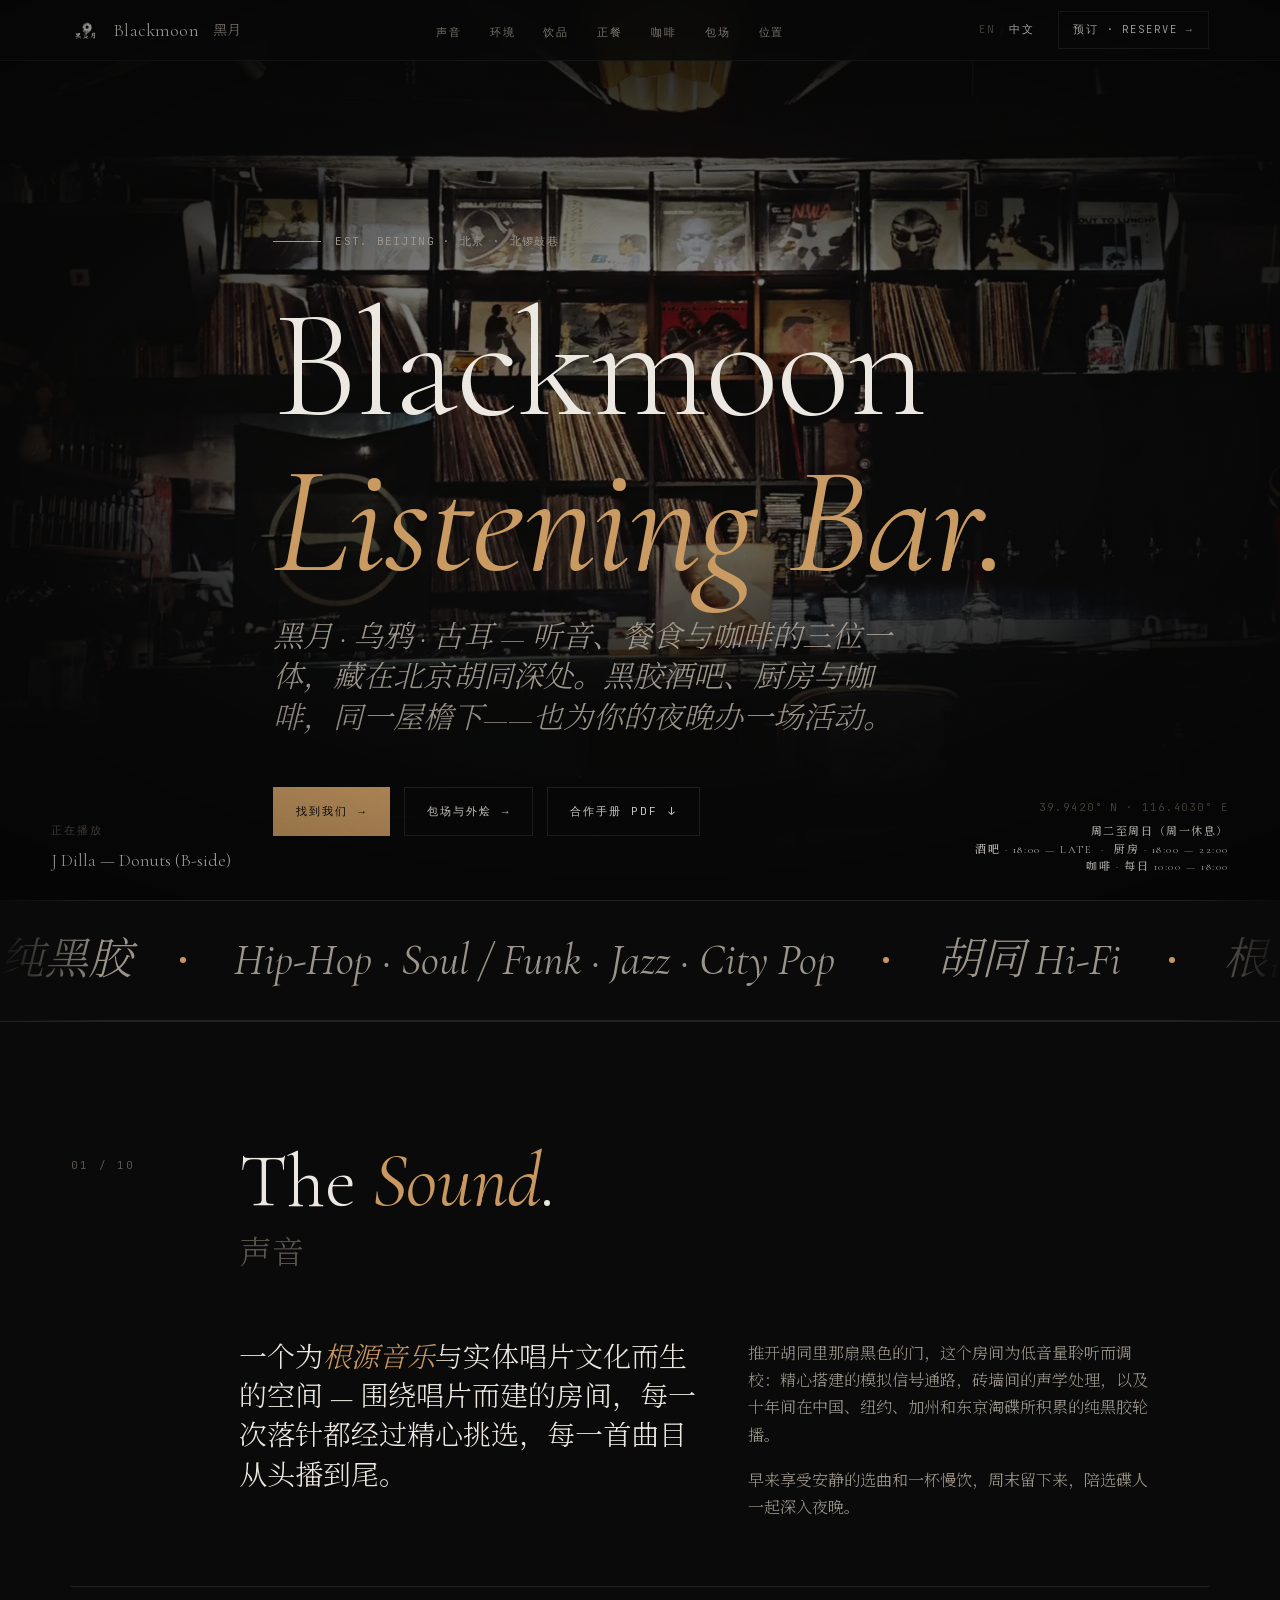
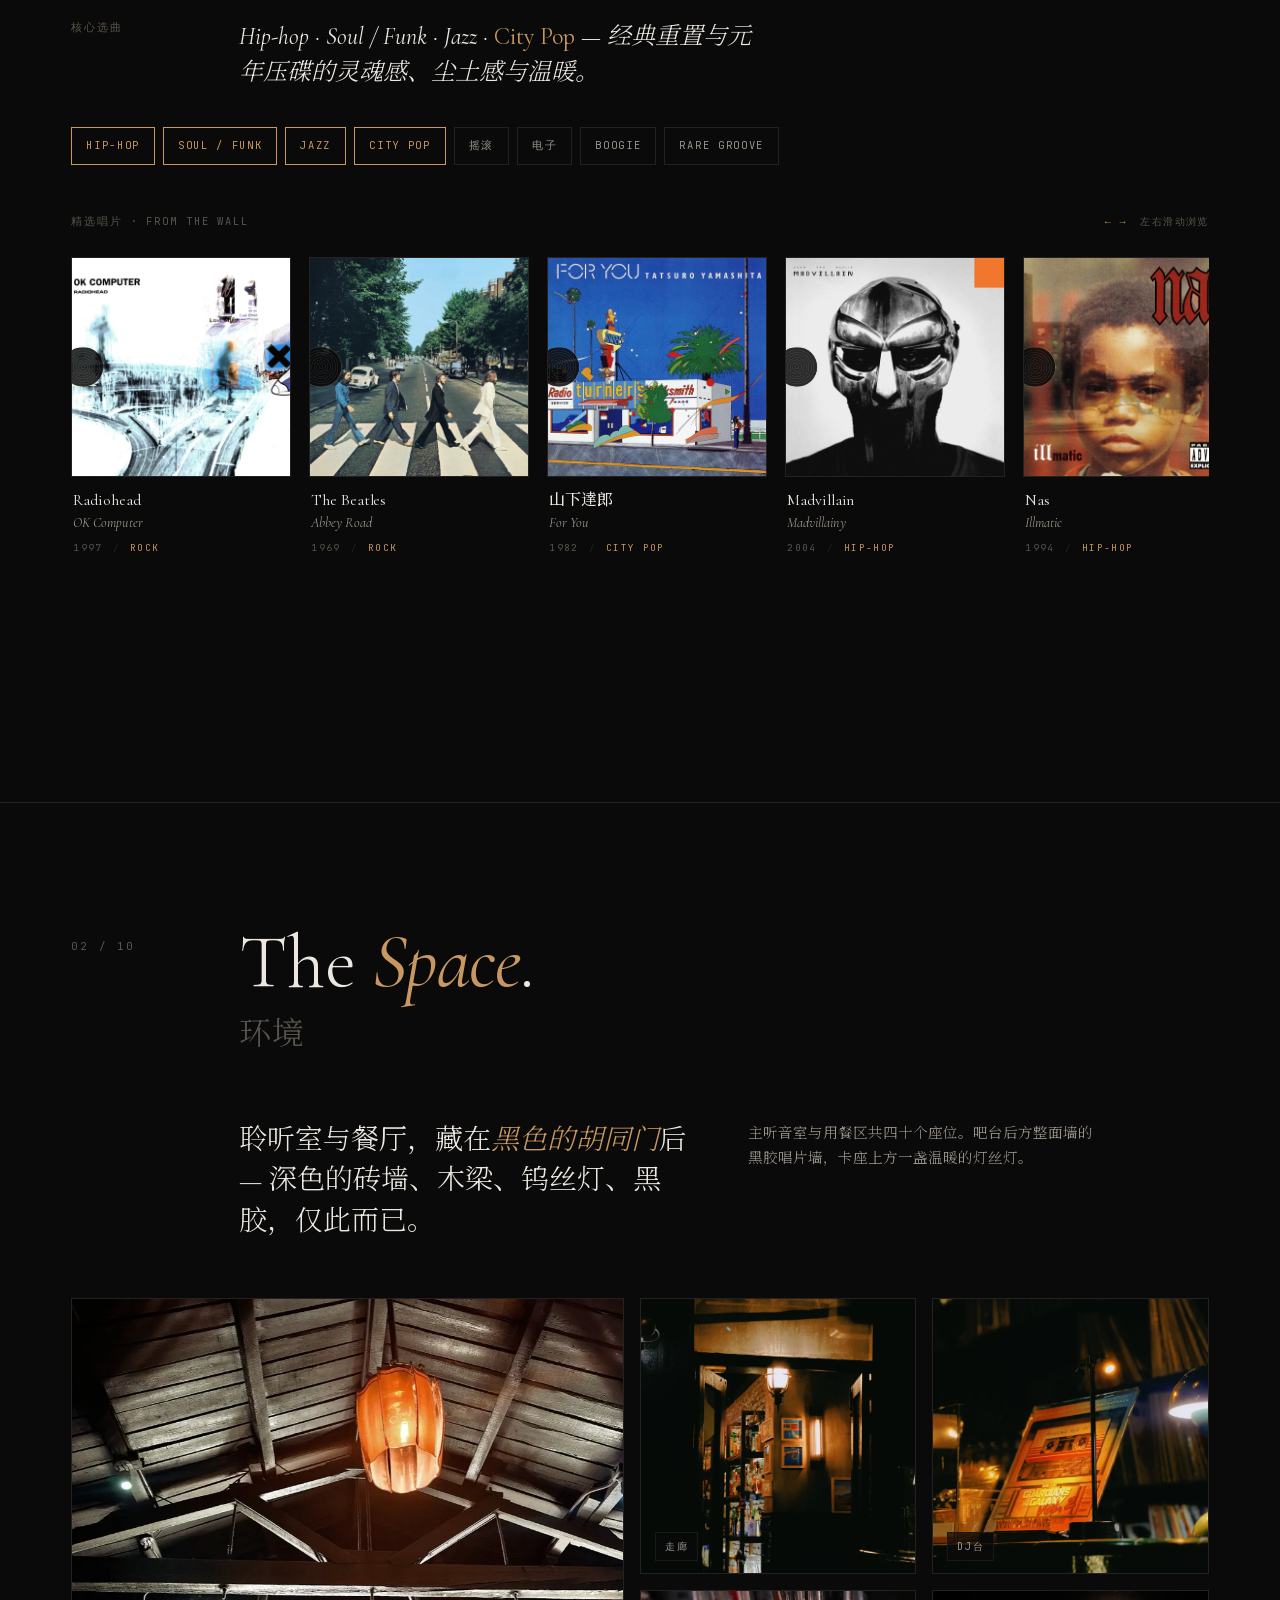
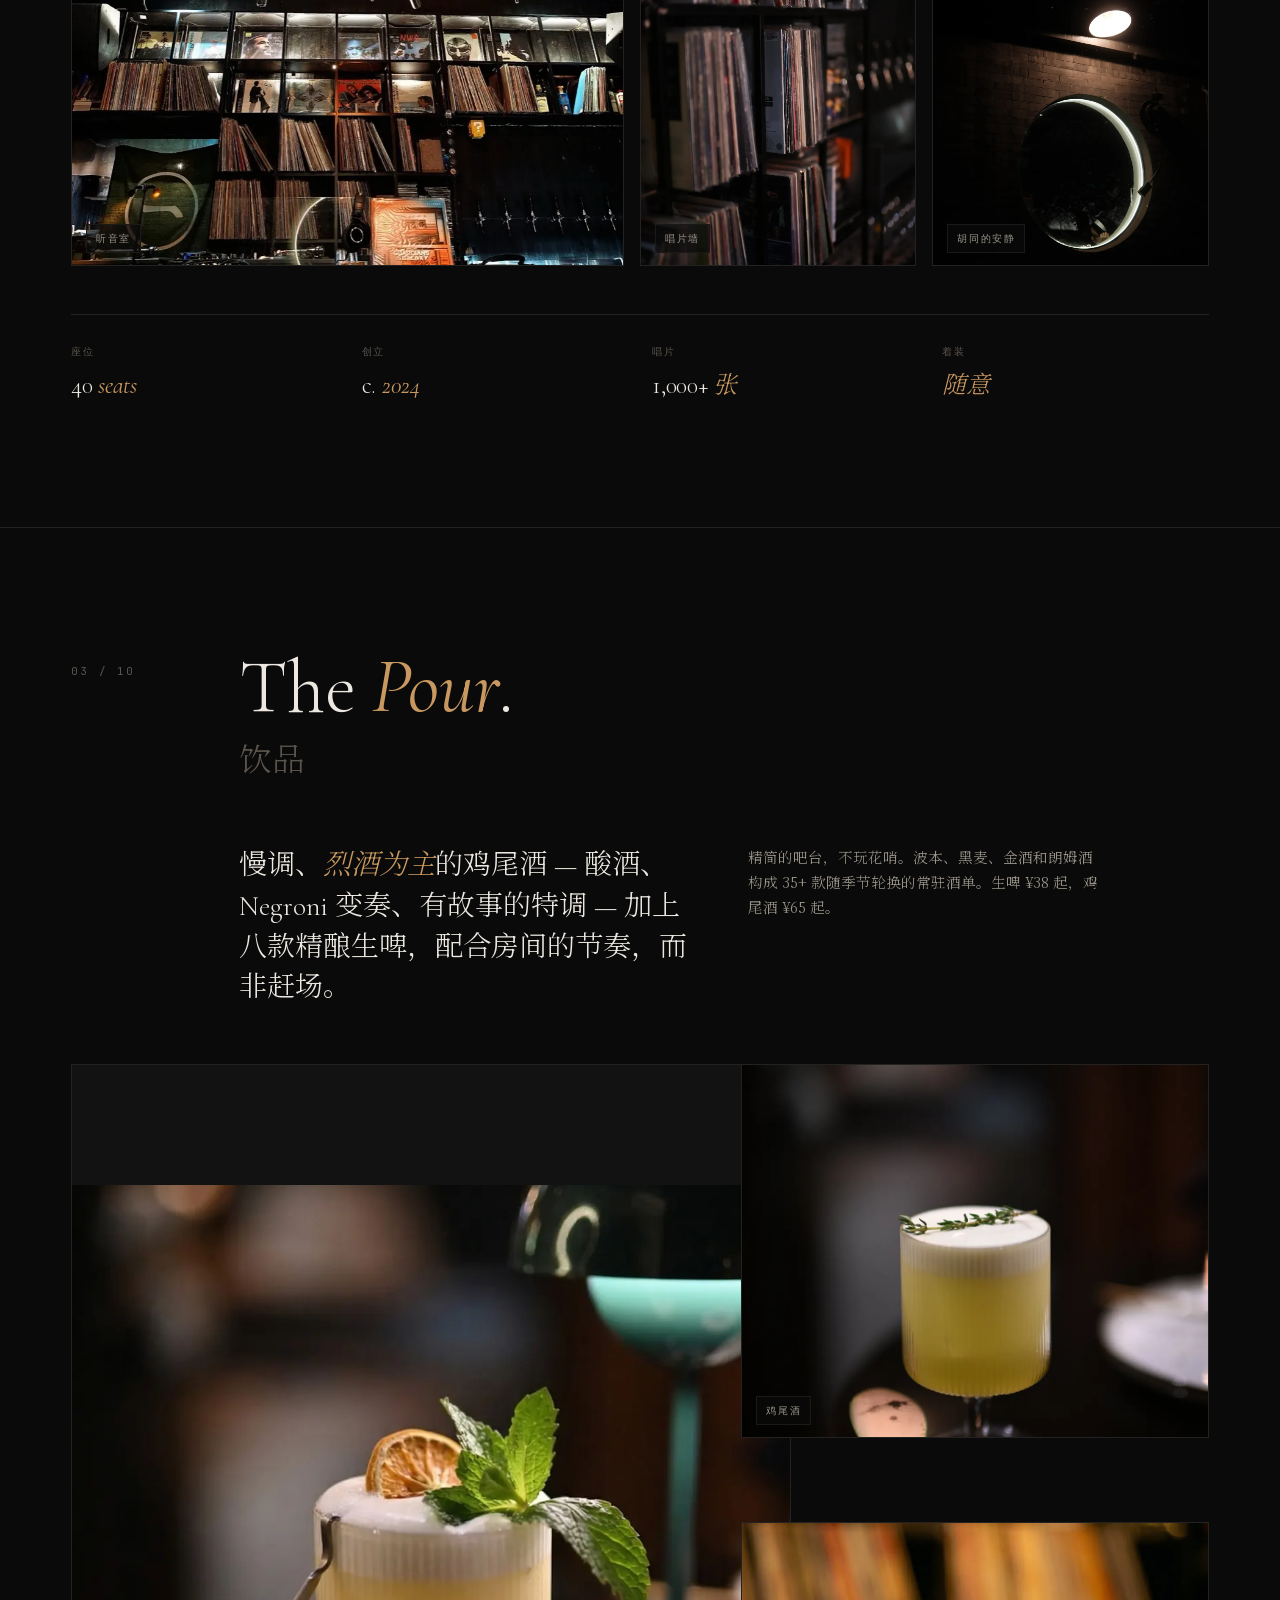
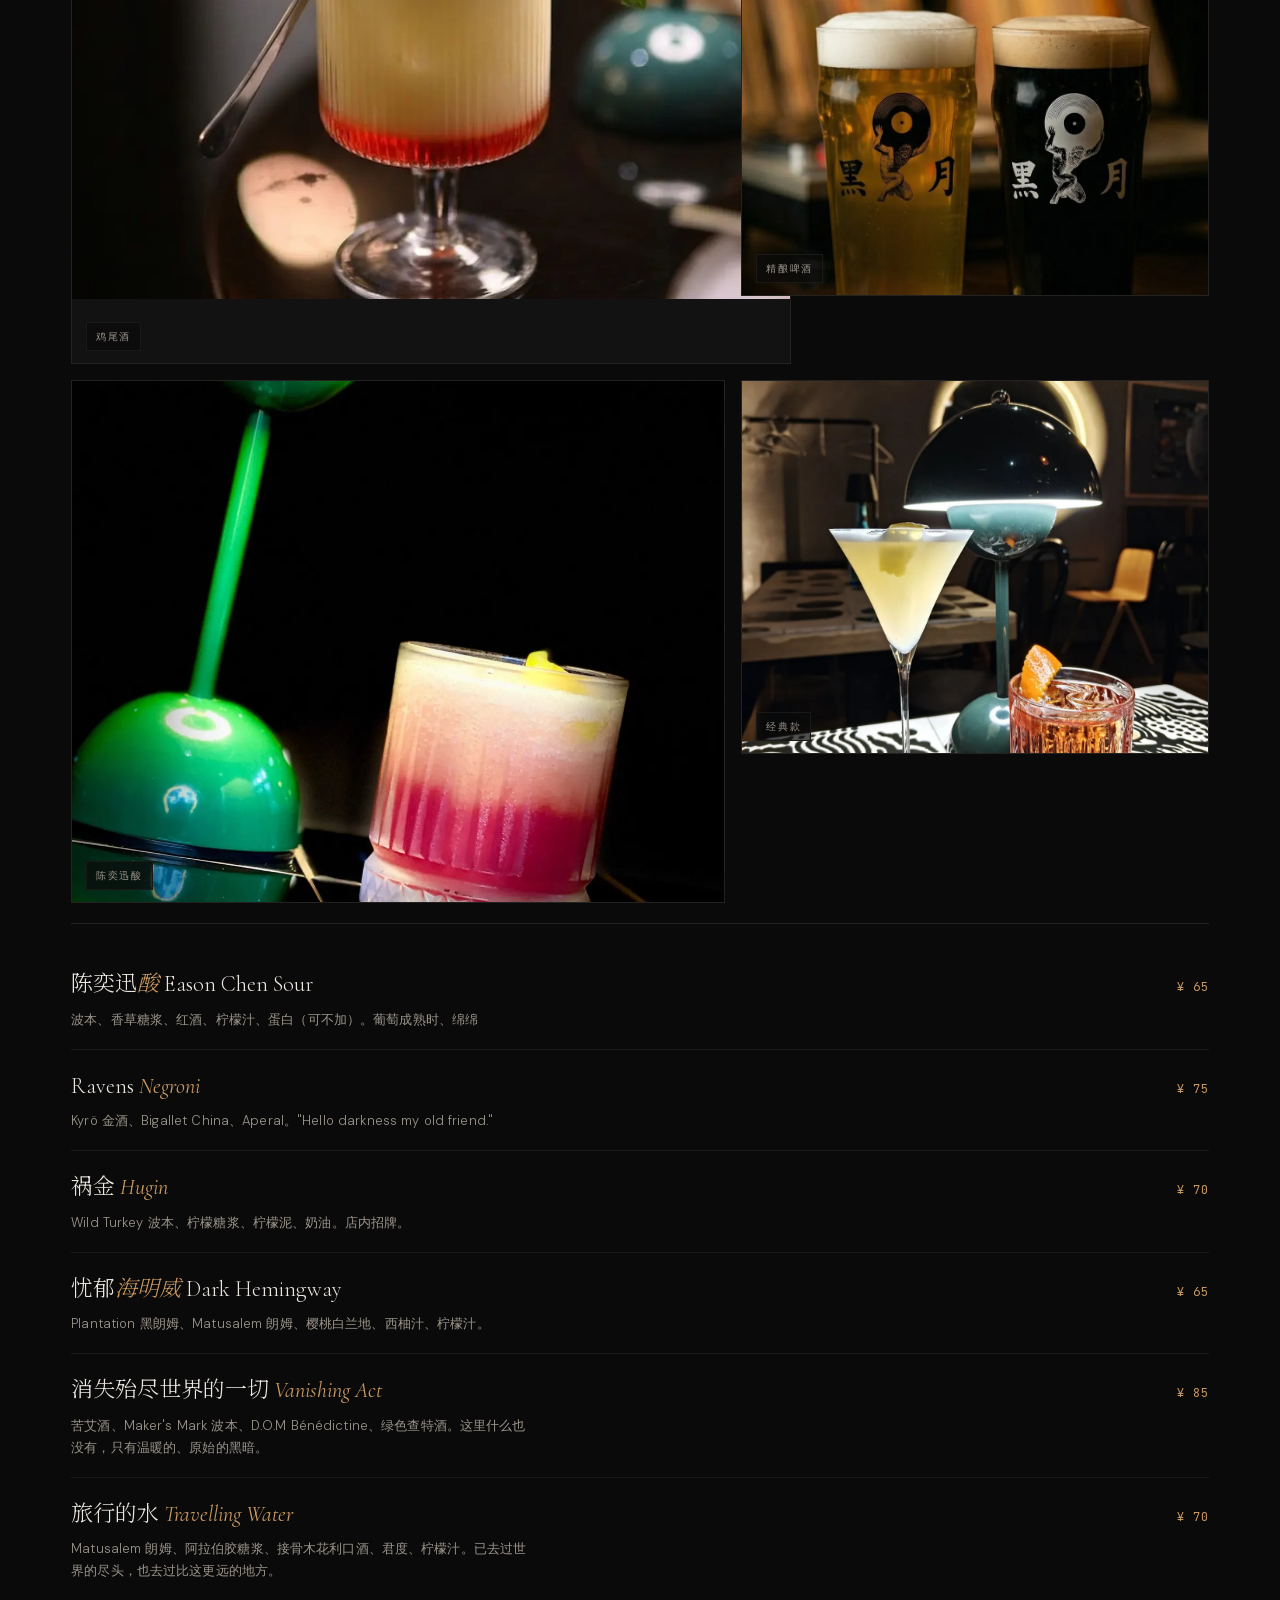
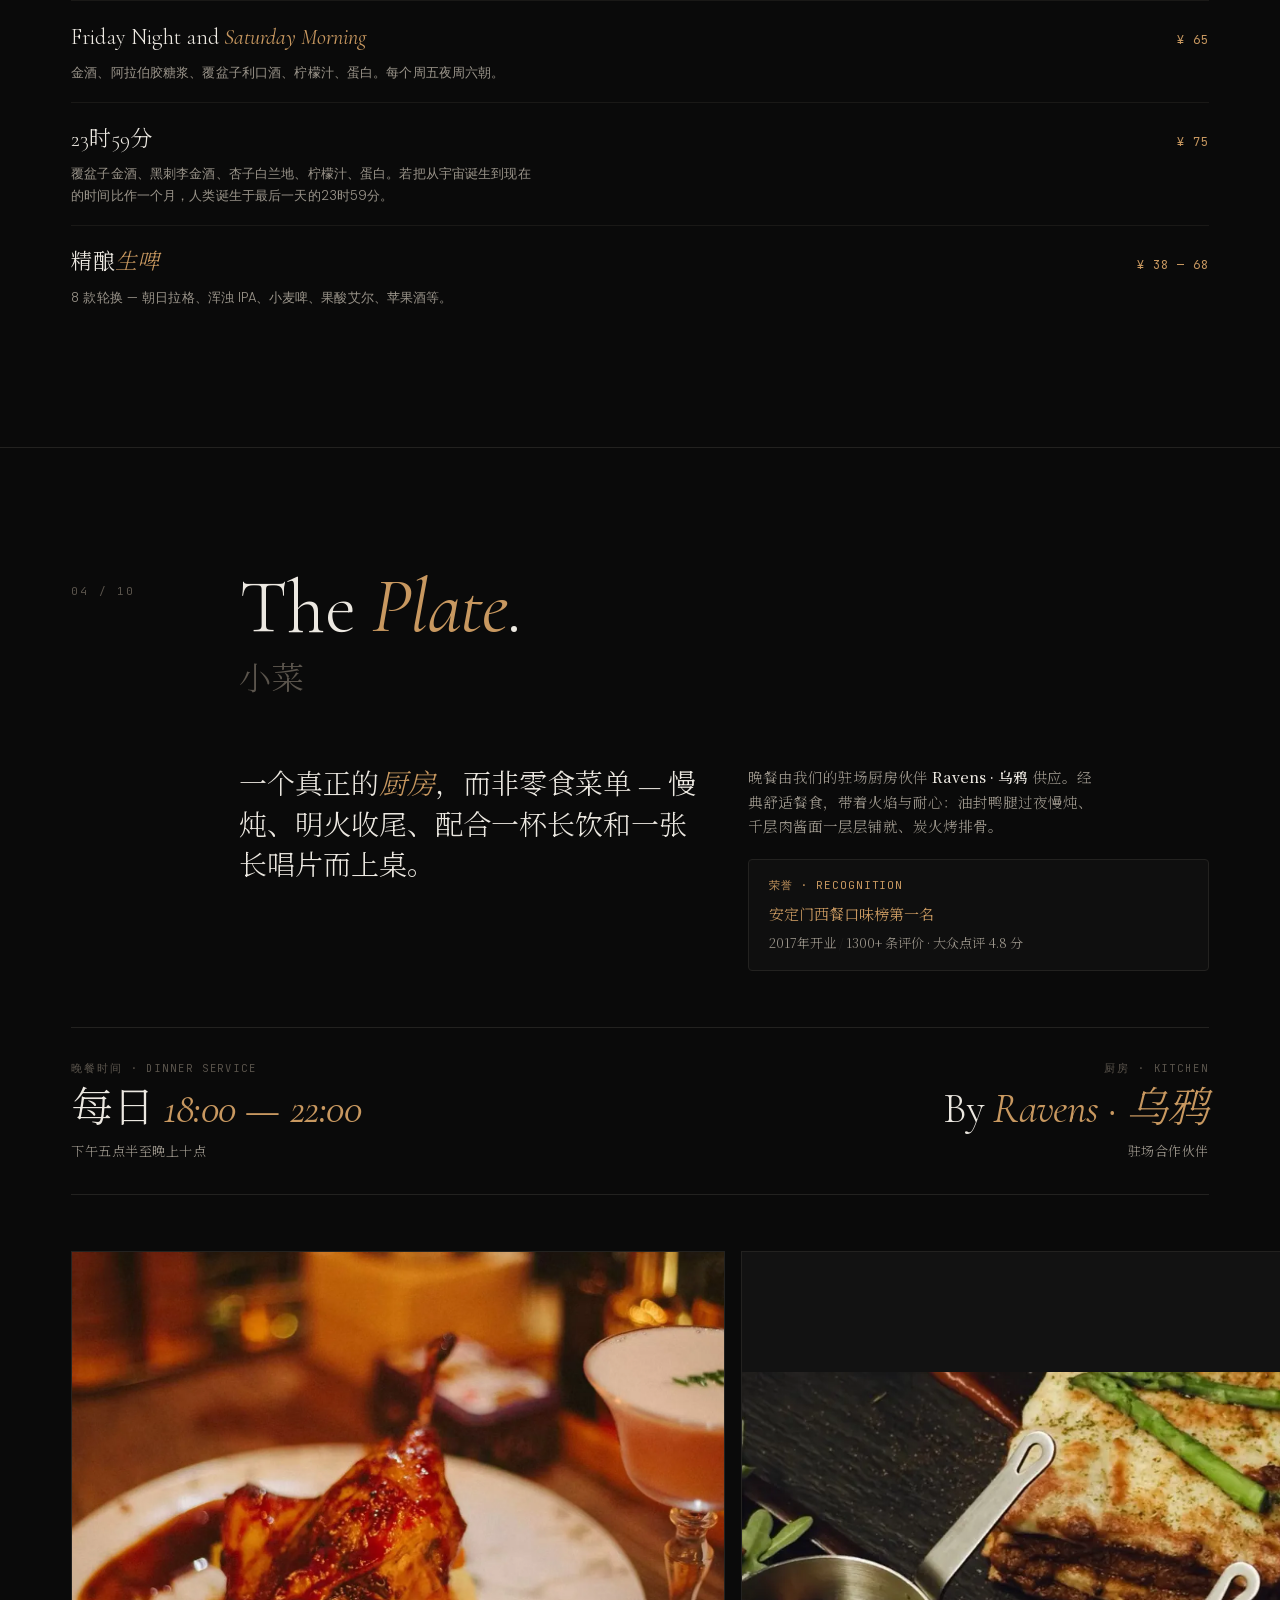
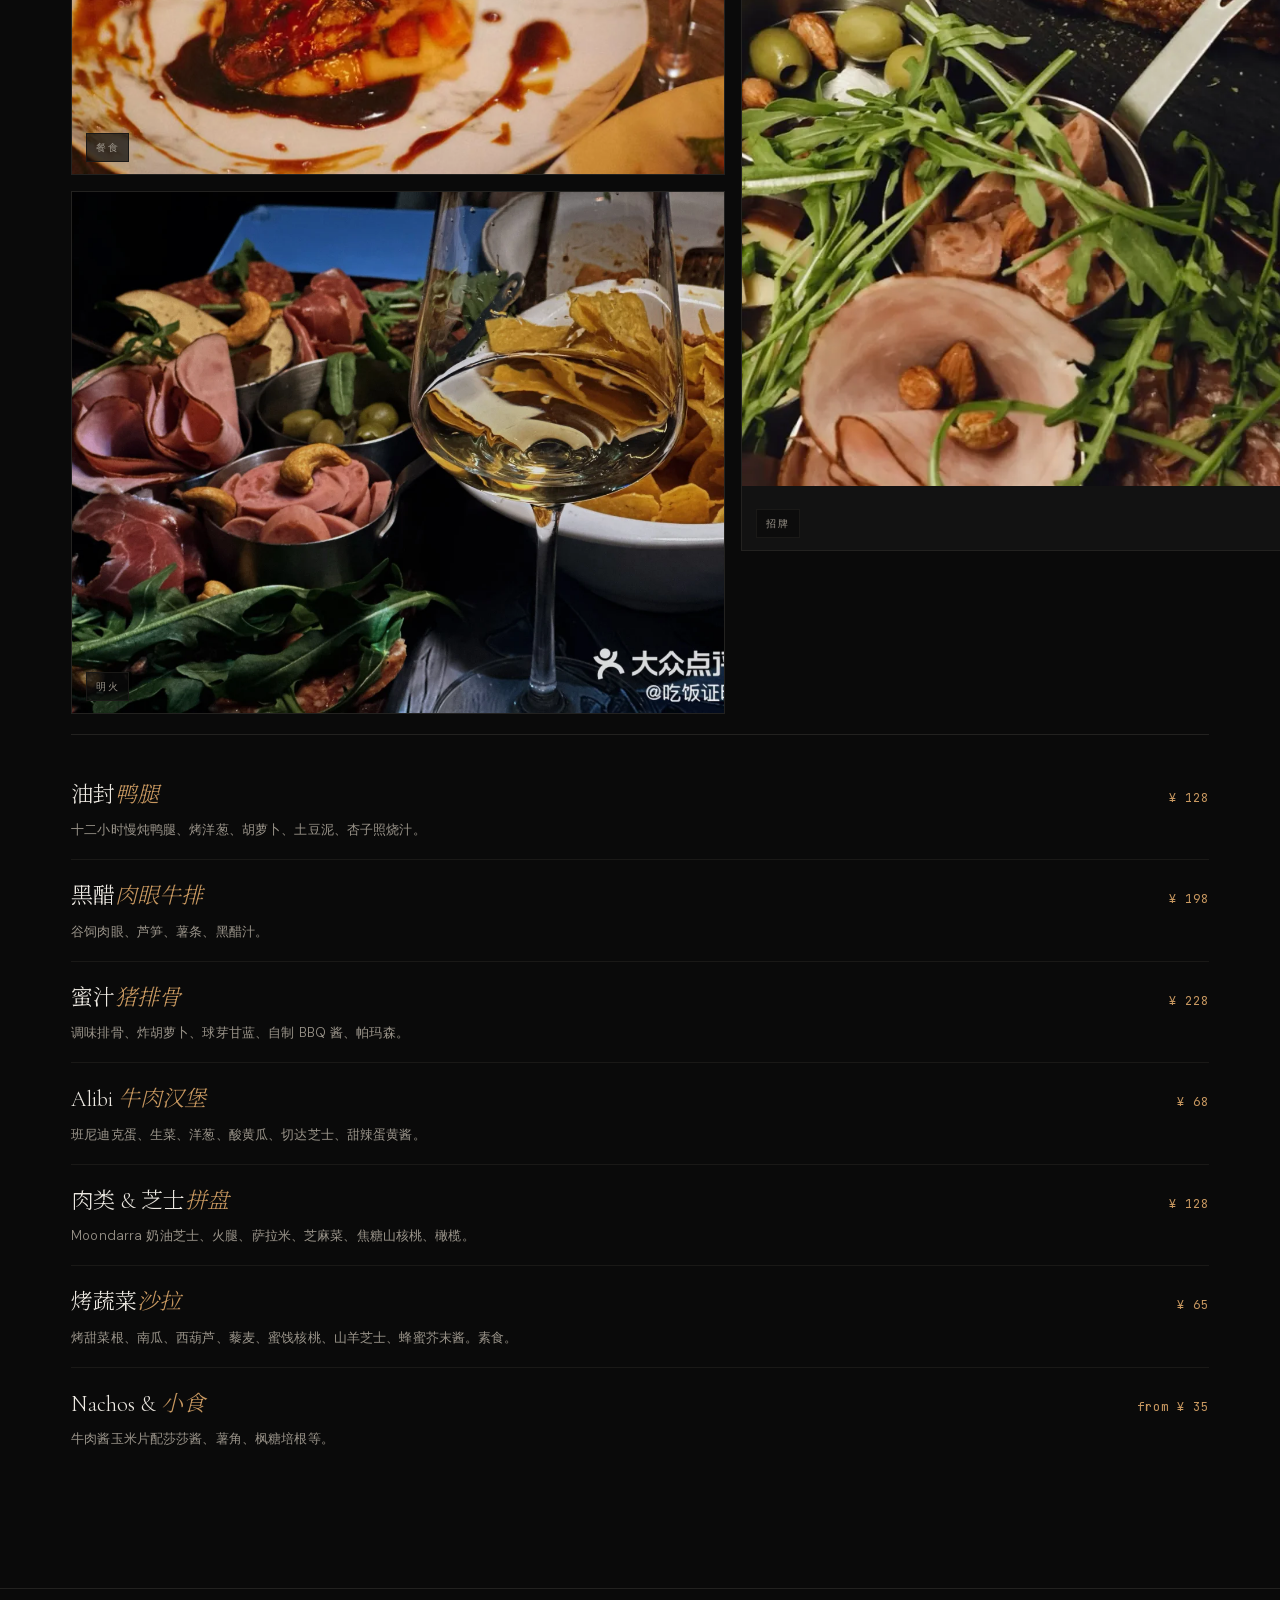
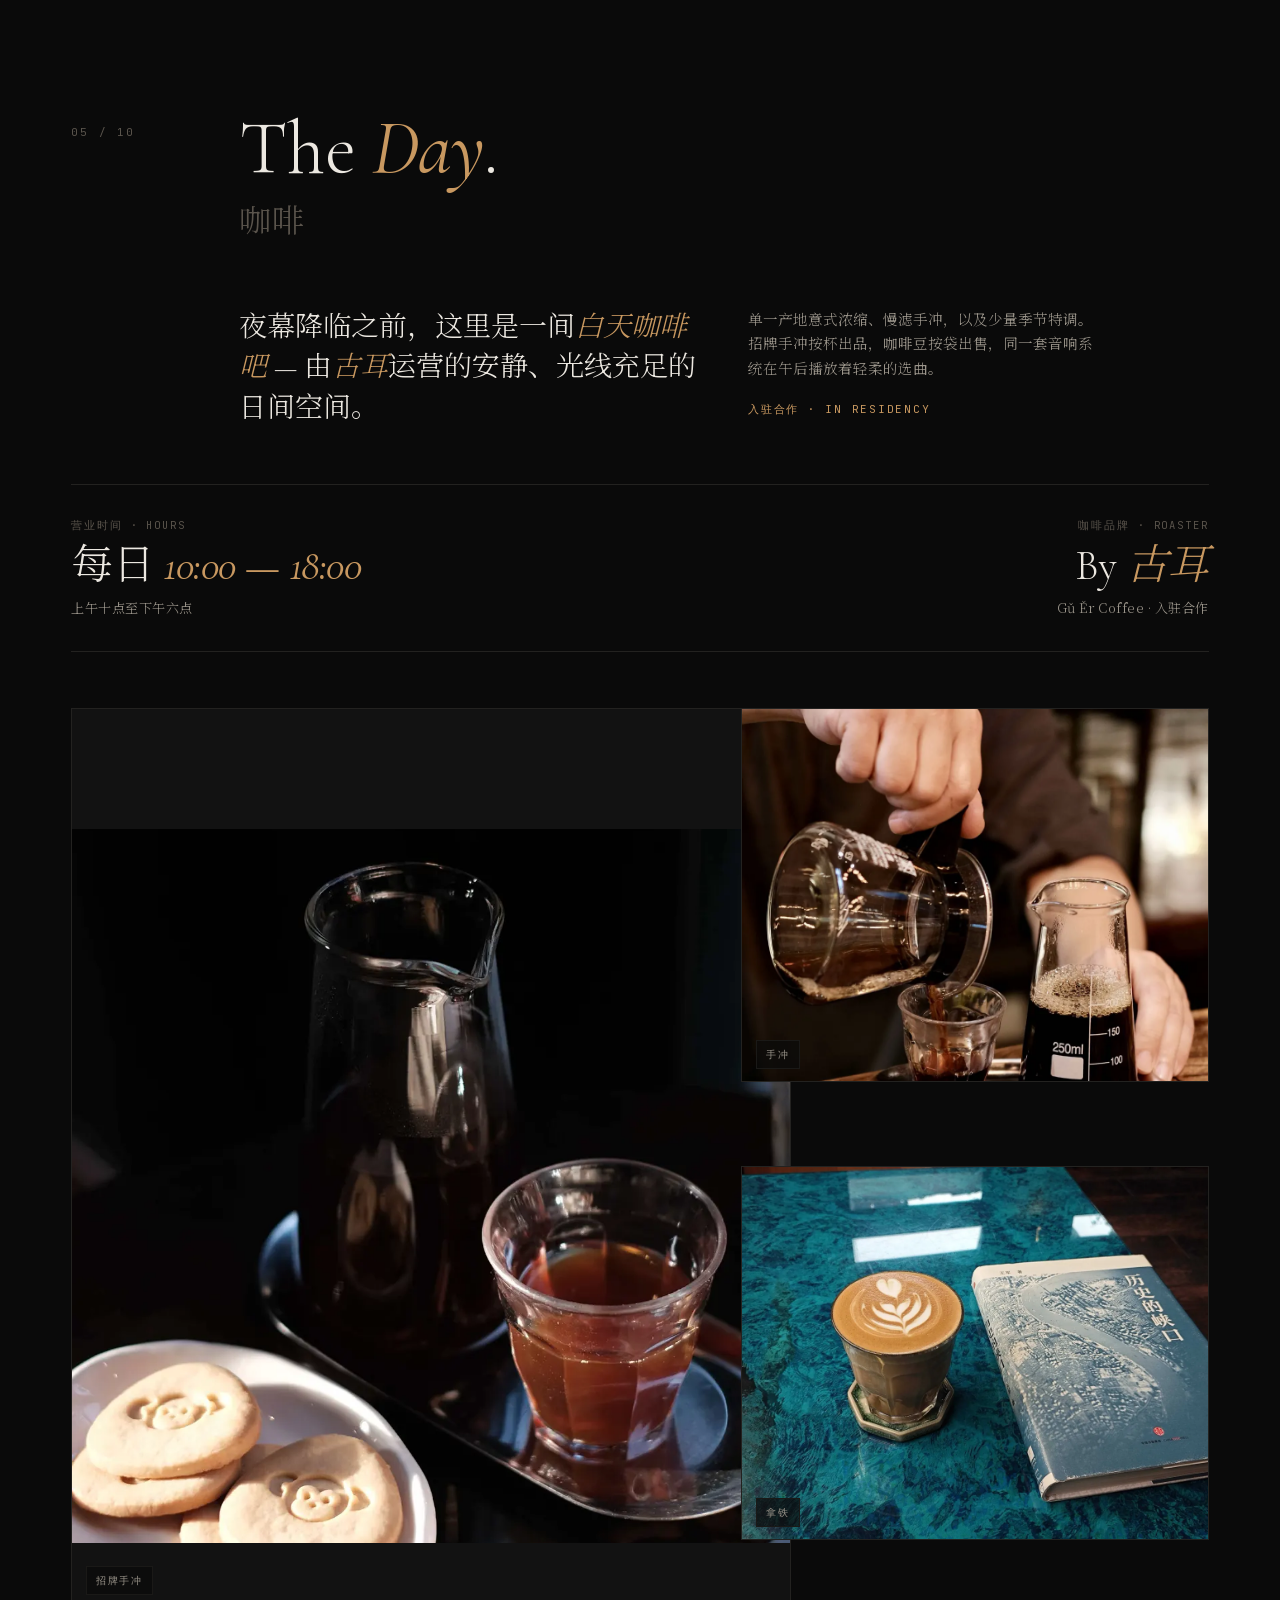
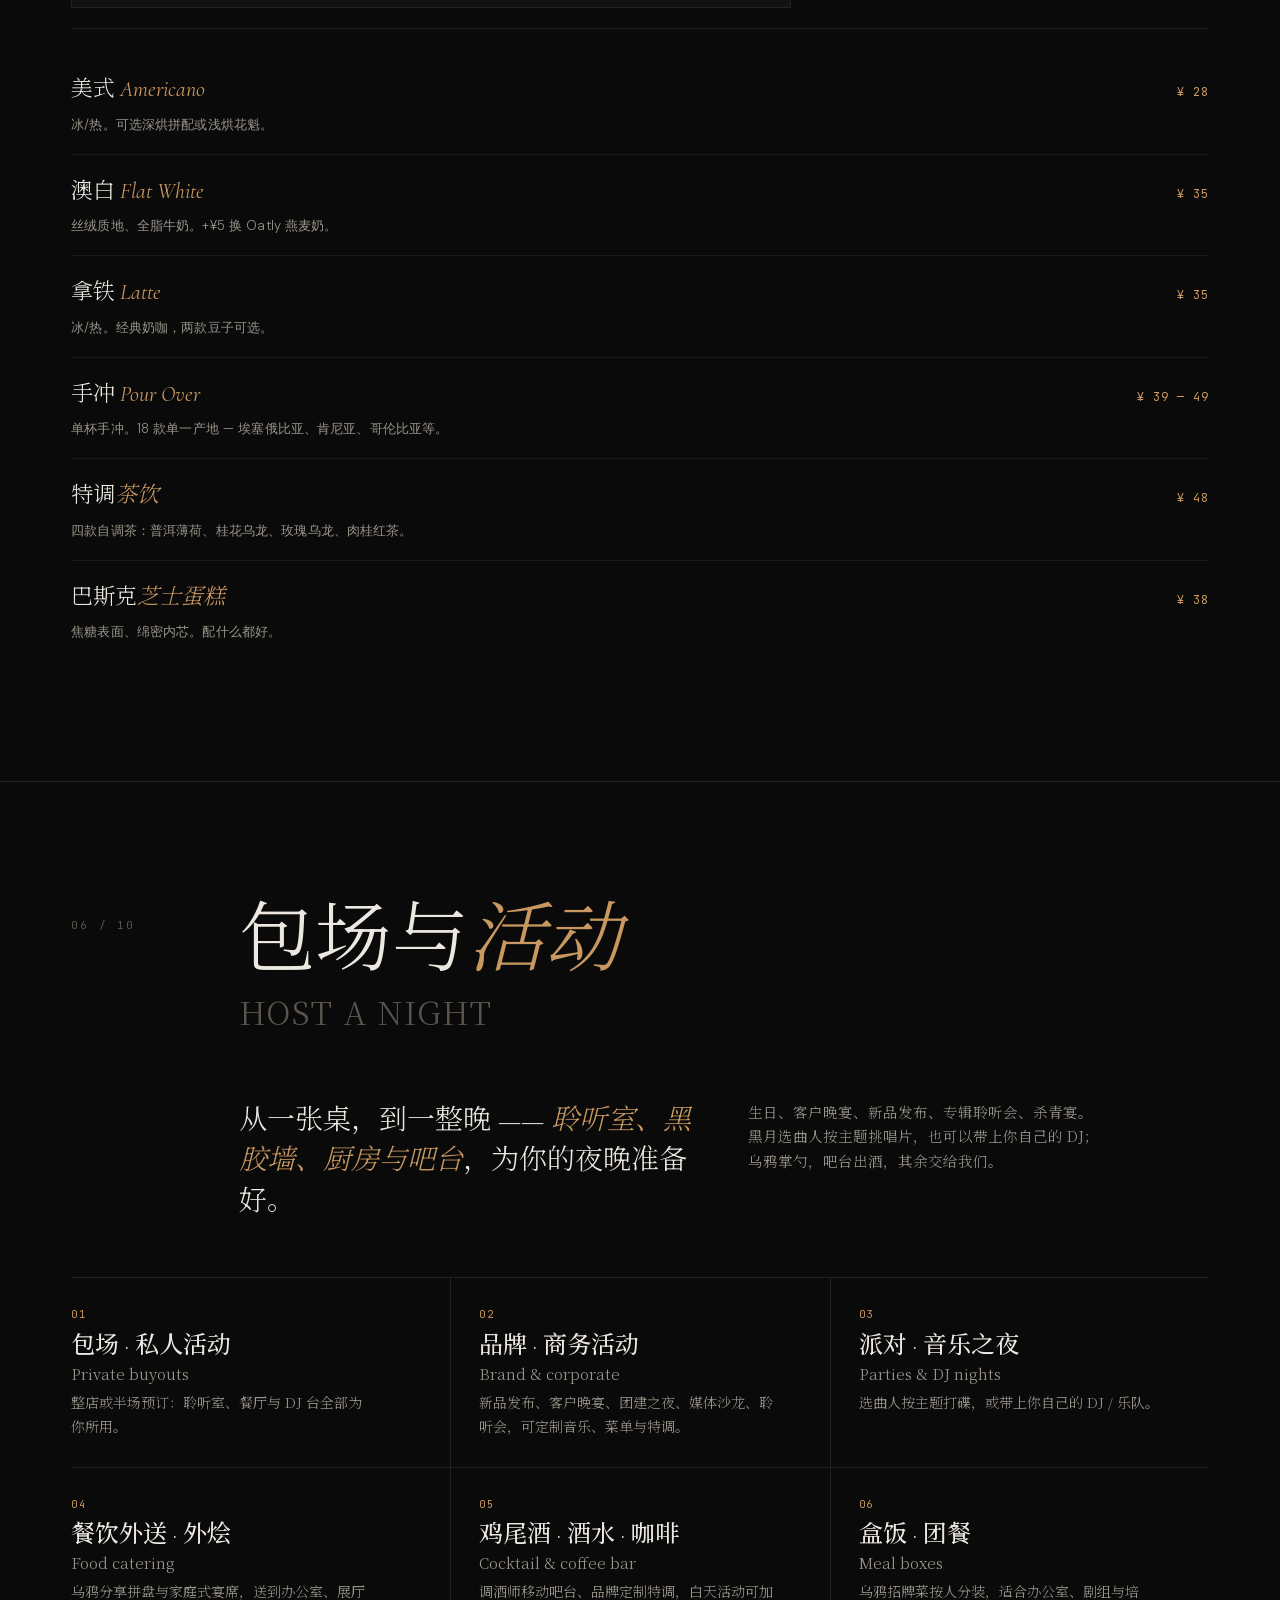
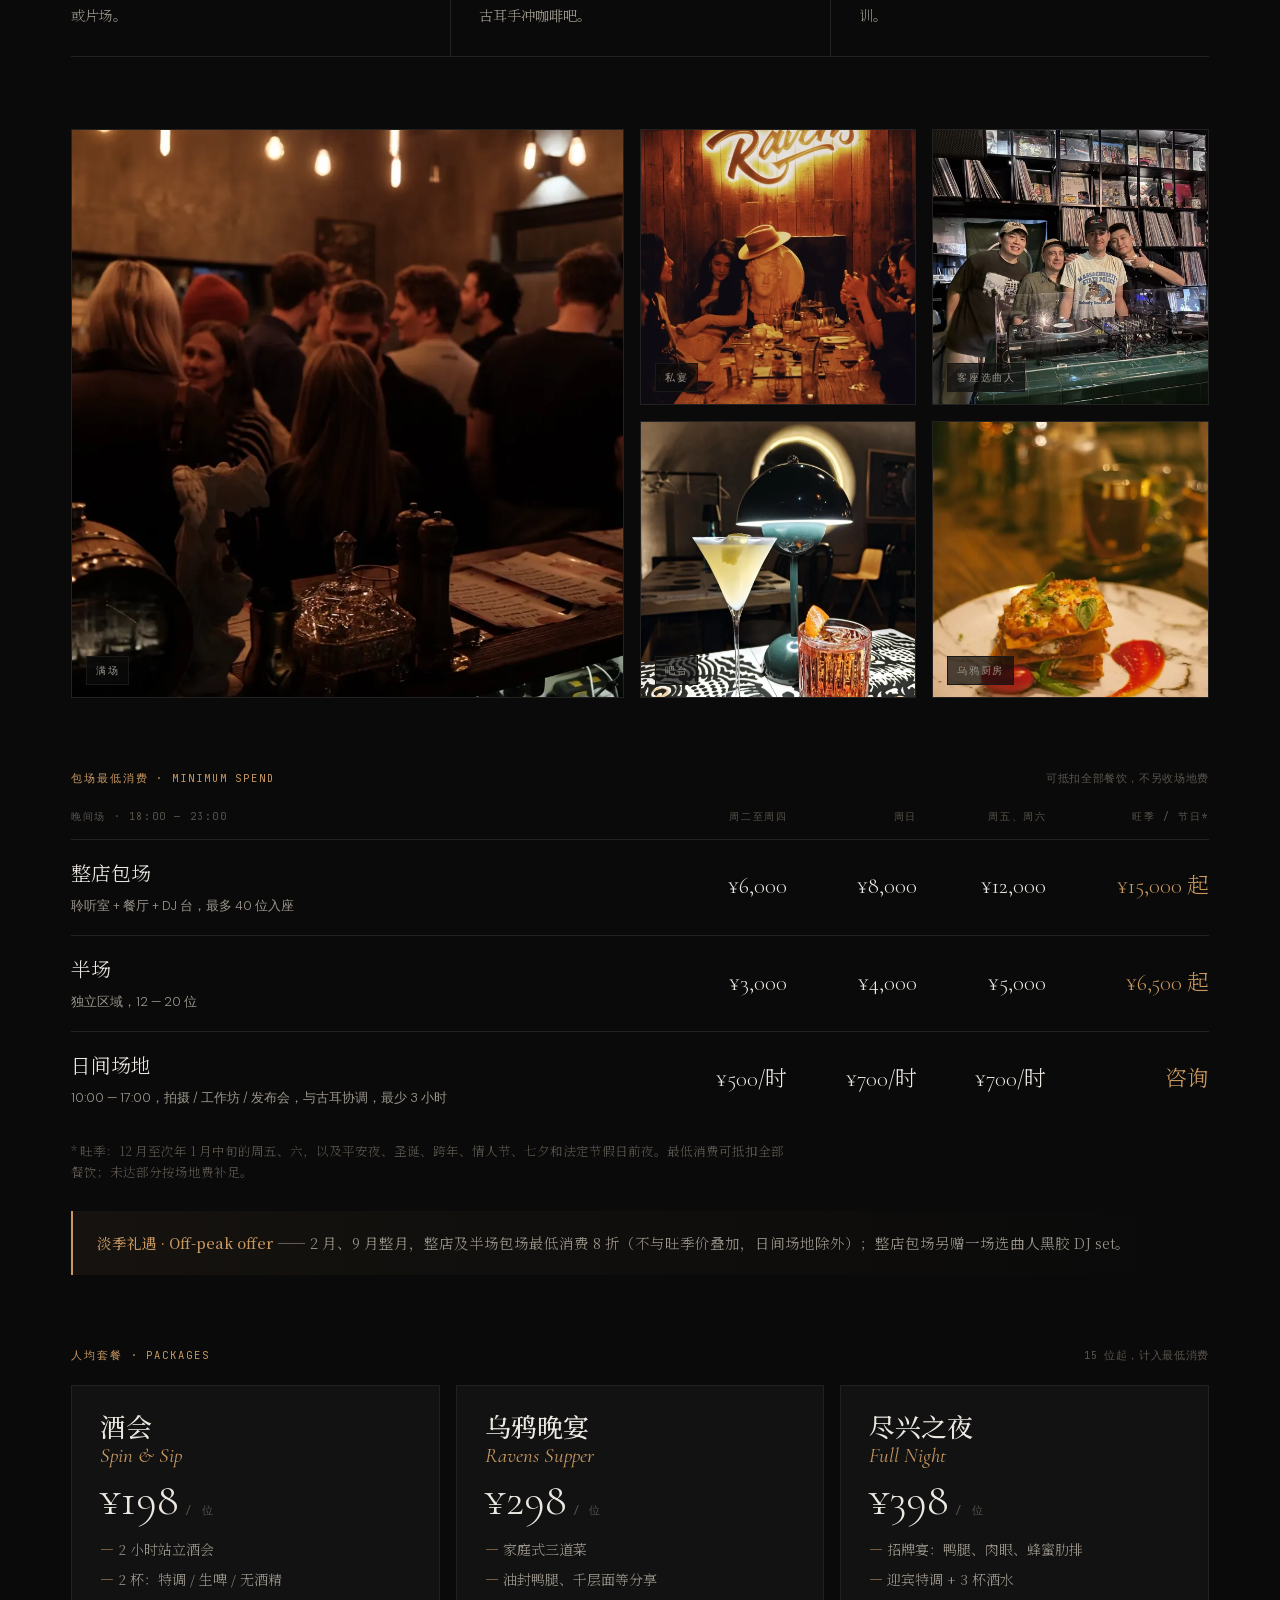
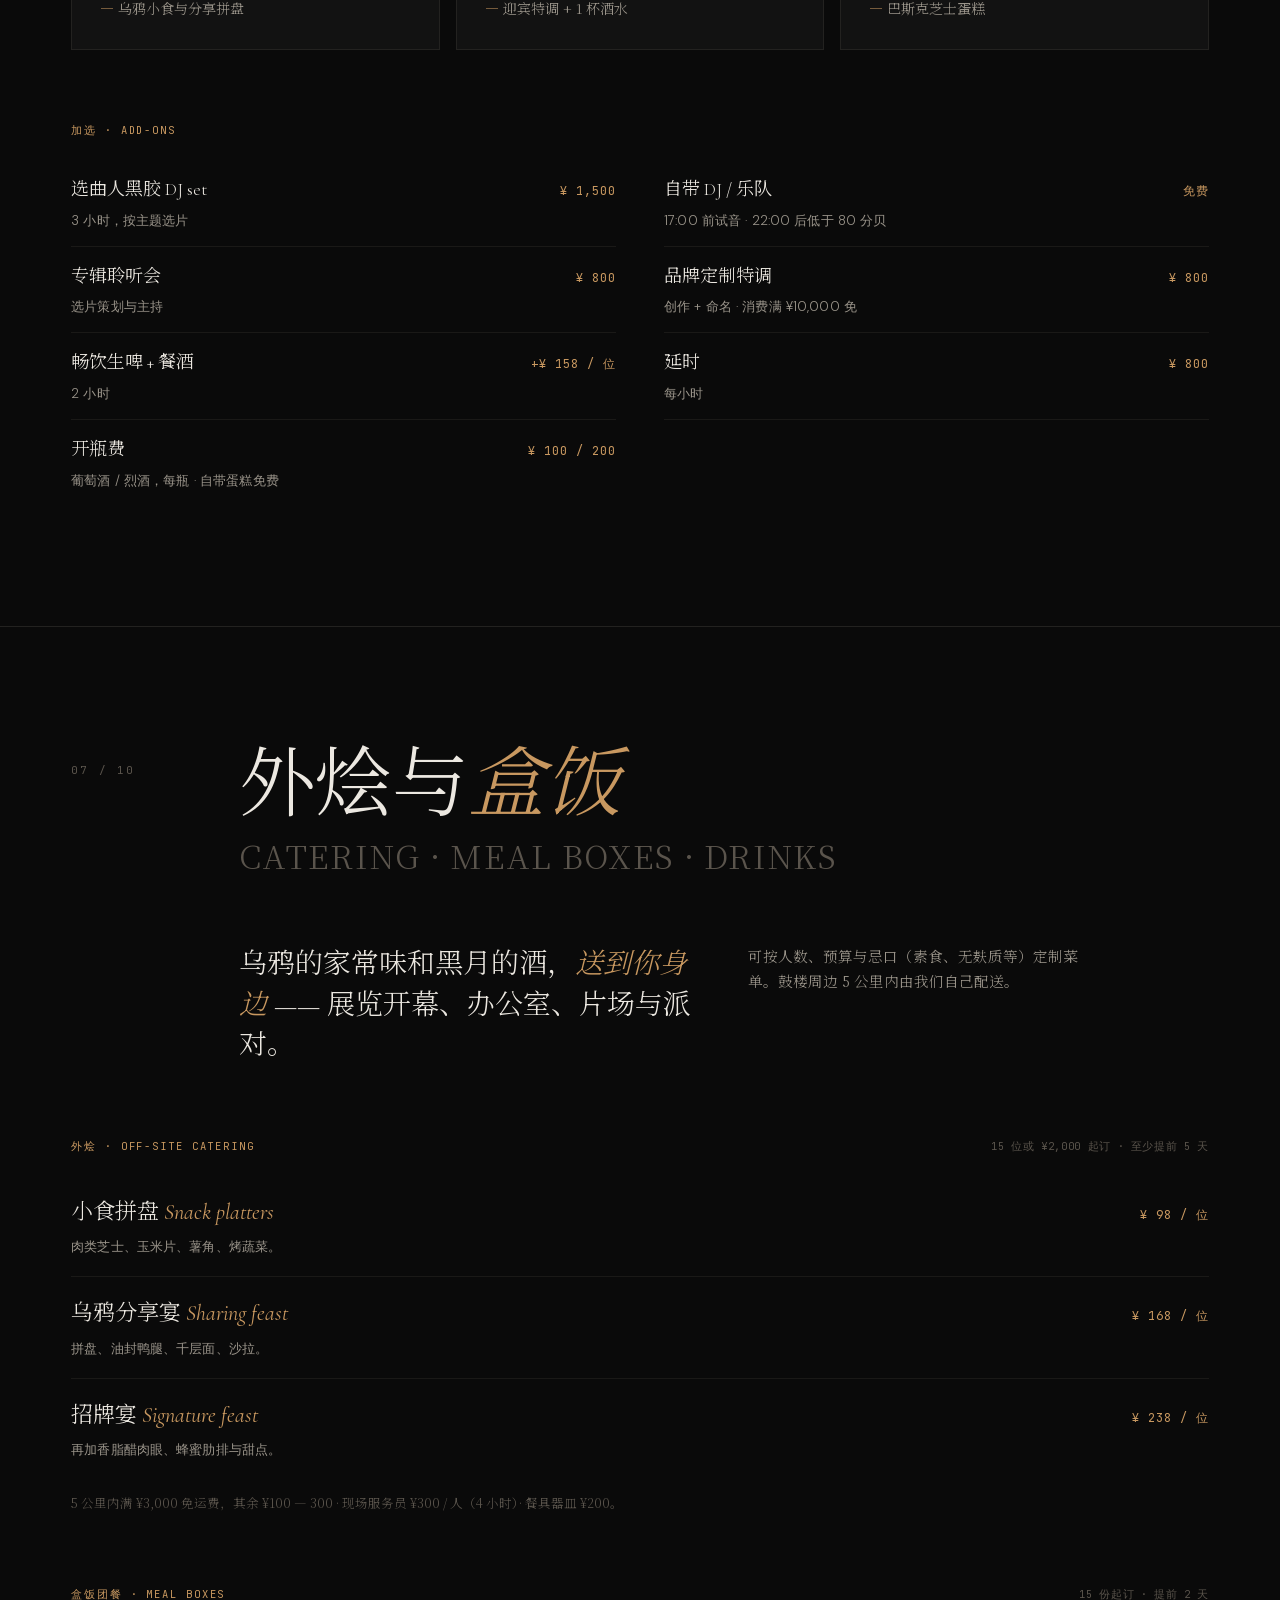
==== commit 9cb78fa2: "SEO/GEO, analytics, self-hosted fonts, WebP images, FAQ; update hours & terms - robots.txt, sitemap." ====
--- a/zh/index.html
+++ b/zh/index.html
@@ -13,7 +13,16 @@
   <meta property="og:title" content="黑月 | 北京胡同黑胶听音酒吧" />
   <meta property="og:description" content="黑月 — 北京胡同里的黑胶听音酒吧。鸡尾酒、精酿啤酒、乌鸦晚餐与古耳精品咖啡，承接包场活动、外烩与盒饭团餐。" />
   <meta property="og:locale" content="zh_CN" />
-  <meta property="og:locale:alternate" content="en" />
+  <meta property="og:site_name" content="Blackmoon 黑月" />
+  <meta property="og:image" content="https://blackmoonbeijing.com/og.jpg" />
+  <meta property="og:image:width" content="1200" />
+  <meta property="og:image:height" content="630" />
+  <meta property="og:image:alt" content="黑月的黑胶墙与 DJ 台，北京胡同" />
+  <meta name="twitter:card" content="summary_large_image" />
+  <meta name="twitter:title" content="黑月 | 北京胡同黑胶听音酒吧" />
+  <meta name="twitter:image" content="https://blackmoonbeijing.com/og.jpg" />
+  <meta name="robots" content="index, follow, max-image-preview:large" />
+  <meta property="og:locale:alternate" content="en_US" />
   <link rel="alternate" hreflang="en" href="https://blackmoonbeijing.com/" />
   <link rel="alternate" hreflang="zh-Hans" href="https://blackmoonbeijing.com/zh/" />
   <link rel="alternate" hreflang="x-default" href="https://blackmoonbeijing.com/" />
@@ -29,12 +38,13 @@
   {
     "@context": "https://schema.org",
     "@type": ["BarOrPub", "Restaurant"],
+    "@id": "https://blackmoonbeijing.com/#bar",
     "name": "黑月 Blackmoon Listening Bar",
     "description": "北京胡同里的黑胶听音酒吧。Hi-Fi模拟信号音响系统；Hip-hop、Soul/Funk、Jazz和City Pop为核心选片；精酿啤酒与特调鸡尾酒。",
     "url": "https://blackmoonbeijing.com/zh/",
     "image": "https://blackmoonbeijing.com/og.jpg",
     "telephone": "+86-186-1174-1214",
-    "priceRange": "$",
+    "priceRange": "¥¥",
     "menu": "https://blackmoonbeijing.com/zh/#drinks",
     "servesCuisine": ["Bar", "Cocktails", "Western"],
     "address": {
@@ -52,9 +62,9 @@
     },
     "openingHoursSpecification": [
       { "@type": "OpeningHoursSpecification", "name": "咖啡 (古耳)", "dayOfWeek": ["Monday","Tuesday","Wednesday","Thursday","Friday","Saturday","Sunday"], "opens": "10:00", "closes": "18:00" },
-      { "@type": "OpeningHoursSpecification", "name": "酒吧", "dayOfWeek": ["Tuesday","Wednesday","Thursday"], "opens": "17:30", "closes": "01:00" },
-      { "@type": "OpeningHoursSpecification", "name": "酒吧", "dayOfWeek": ["Friday","Saturday"], "opens": "17:30", "closes": "02:00" },
-      { "@type": "OpeningHoursSpecification", "name": "酒吧", "dayOfWeek": ["Sunday"], "opens": "16:00", "closes": "00:00" }
+      { "@type": "OpeningHoursSpecification", "name": "酒吧", "dayOfWeek": ["Tuesday","Wednesday","Thursday"], "opens": "18:00", "closes": "01:00" },
+      { "@type": "OpeningHoursSpecification", "name": "酒吧", "dayOfWeek": ["Friday","Saturday"], "opens": "18:00", "closes": "01:30" },
+      { "@type": "OpeningHoursSpecification", "name": "酒吧", "dayOfWeek": ["Sunday"], "opens": "18:00", "closes": "01:00" }
     ],
     "sameAs": [
       "https://www.instagram.com/blackmoon.beijing/",
@@ -63,13 +73,325 @@
   }
   </script>
 
-  <!-- ─── ANALYTICS placeholder (Plausible) ───────────────────── -->
-  <!-- <script defer data-domain="blackmoonbeijing.com" src="https://plausible.io/js/script.js"></script> -->
+  <script type="application/ld+json">
+  {
+    "@context": "https://schema.org",
+    "@graph": [
+      {
+        "@type": "WebSite",
+        "@id": "https://blackmoonbeijing.com/#website",
+        "url": "https://blackmoonbeijing.com/",
+        "name": "Blackmoon 黑月",
+        "inLanguage": [
+          "en",
+          "zh-Hans"
+        ],
+        "publisher": {
+          "@id": "https://blackmoonbeijing.com/#bar"
+        }
+      },
+      {
+        "@type": [
+          "BarOrPub",
+          "Restaurant"
+        ],
+        "@id": "https://blackmoonbeijing.com/#bar",
+        "alternateName": [
+          "黑月",
+          "Blackmoon Beijing",
+          "黑月听音酒吧",
+          "Blackmoon Listening Bar"
+        ],
+        "acceptsReservations": true,
+        "currenciesAccepted": "CNY",
+        "hasMap": "https://apis.map.qq.com/uri/v1/marker?marker=coord:39.943247,116.403009;title:Blackmoon·黑月;addr:北京市东城区北锣鼓巷66号",
+        "maximumAttendeeCapacity": 40,
+        "amenityFeature": [
+          {
+            "@type": "LocationFeatureSpecification",
+            "name": "纯黑胶 Hi-Fi 聆听室",
+            "value": true
+          },
+          {
+            "@type": "LocationFeatureSpecification",
+            "name": "DJ 台",
+            "value": true
+          },
+          {
+            "@type": "LocationFeatureSpecification",
+            "name": "可包场",
+            "value": true
+          },
+          {
+            "@type": "LocationFeatureSpecification",
+            "name": "鸡尾酒吧",
+            "value": true
+          },
+          {
+            "@type": "LocationFeatureSpecification",
+            "name": "精酿生啤",
+            "value": true
+          }
+        ],
+        "department": [
+          {
+            "@type": "Restaurant",
+            "name": "Ravens 乌鸦",
+            "servesCuisine": [
+              "Western",
+              "Comfort food"
+            ],
+            "foundingDate": "2017"
+          },
+          {
+            "@type": "CafeOrCoffeeShop",
+            "name": "古耳 Gǔ Ěr Coffee",
+            "openingHoursSpecification": {
+              "@type": "OpeningHoursSpecification",
+              "dayOfWeek": [
+                "Monday",
+                "Tuesday",
+                "Wednesday",
+                "Thursday",
+                "Friday",
+                "Saturday",
+                "Sunday"
+              ],
+              "opens": "10:00",
+              "closes": "18:00"
+            }
+          }
+        ],
+        "hasOfferCatalog": {
+          "@type": "OfferCatalog",
+          "name": "包场、外烩与盒饭",
+          "url": "https://blackmoonbeijing.com/zh/#events",
+          "itemListElement": [
+            {
+              "@type": "Offer",
+              "itemOffered": {
+                "@type": "Service",
+                "name": "整店包场（晚间）",
+                "description": "周二至周四 18:00–23:00 餐饮最低消费；周日 ¥8,000，周五六 ¥12,000，旺季 ¥15,000 起，最多 40 位入座。"
+              },
+              "priceSpecification": {
+                "@type": "PriceSpecification",
+                "price": 6000,
+                "priceCurrency": "CNY"
+              }
+            },
+            {
+              "@type": "Offer",
+              "itemOffered": {
+                "@type": "Service",
+                "name": "半场包场（晚间）",
+                "description": "12–20 位，周二至周四最低消费；周日 ¥4,000，周五六 ¥5,000。"
+              },
+              "priceSpecification": {
+                "@type": "PriceSpecification",
+                "price": 3000,
+                "priceCurrency": "CNY"
+              }
+            },
+            {
+              "@type": "Offer",
+              "itemOffered": {
+                "@type": "Service",
+                "name": "活动套餐 · 酒会",
+                "description": "2 小时站立酒会，2 杯酒水，乌鸦小食与拼盘，15 位起。"
+              },
+              "priceSpecification": {
+                "@type": "PriceSpecification",
+                "price": 198,
+                "priceCurrency": "CNY",
+                "unitText": "每位"
+              }
+            },
+            {
+              "@type": "Offer",
+              "itemOffered": {
+                "@type": "Service",
+                "name": "活动套餐 · 乌鸦晚宴",
+                "description": "家庭式三道菜，迎宾特调 + 1 杯，15 位起。"
+              },
+              "priceSpecification": {
+                "@type": "PriceSpecification",
+                "price": 298,
+                "priceCurrency": "CNY",
+                "unitText": "每位"
+              }
+            },
+            {
+              "@type": "Offer",
+              "itemOffered": {
+                "@type": "Service",
+                "name": "活动套餐 · 尽兴之夜",
+                "description": "招牌宴，迎宾特调 + 3 杯，巴斯克芝士蛋糕，15 位起。"
+              },
+              "priceSpecification": {
+                "@type": "PriceSpecification",
+                "price": 398,
+                "priceCurrency": "CNY",
+                "unitText": "每位"
+              }
+            },
+            {
+              "@type": "Offer",
+              "itemOffered": {
+                "@type": "Service",
+                "name": "外烩",
+                "description": "鼓楼周边 5 公里内配送；每位 ¥98 / ¥168 / ¥238，15 位或 ¥2,000 起。"
+              },
+              "priceSpecification": {
+                "@type": "PriceSpecification",
+                "price": 98,
+                "priceCurrency": "CNY",
+                "unitText": "每位"
+              }
+            },
+            {
+              "@type": "Offer",
+              "itemOffered": {
+                "@type": "Service",
+                "name": "盒饭团餐",
+                "description": "办公室与剧组盒饭；¥68 / ¥98 / ¥138，15 份起，提前 2 天预订。"
+              },
+              "priceSpecification": {
+                "@type": "PriceSpecification",
+                "price": 68,
+                "priceCurrency": "CNY",
+                "unitText": "每份"
+              }
+            },
+            {
+              "@type": "Offer",
+              "itemOffered": {
+                "@type": "Service",
+                "name": "移动吧台",
+                "description": "1 位调酒师、3 小时、50 位以内。"
+              },
+              "priceSpecification": {
+                "@type": "PriceSpecification",
+                "price": 1500,
+                "priceCurrency": "CNY"
+              }
+            },
+            {
+              "@type": "Offer",
+              "itemOffered": {
+                "@type": "Service",
+                "name": "古耳咖啡吧",
+                "description": "1 位咖啡师、3 小时、含 50 杯。"
+              },
+              "priceSpecification": {
+                "@type": "PriceSpecification",
+                "price": 1500,
+                "priceCurrency": "CNY"
+              }
+            }
+          ]
+        },
+        "subjectOf": {
+          "@type": "DigitalDocument",
+          "name": "Blackmoon & Ravens events & catering brochure",
+          "encodingFormat": "application/pdf",
+          "url": "https://blackmoonbeijing.com/assets/downloads/blackmoon-ravens-brochure.pdf",
+          "inLanguage": [
+            "en",
+            "zh-Hans"
+          ]
+        }
+      }
+    ]
+  }
+  </script>
+
+  <script type="application/ld+json">
+  {
+    "@context": "https://schema.org",
+    "@type": "FAQPage",
+    "inLanguage": "zh-Hans",
+    "mainEntity": [
+      {
+        "@type": "Question",
+        "name": "黑月是什么样的地方？",
+        "acceptedAnswer": {
+          "@type": "Answer",
+          "text": "黑月是北京东城区北锣鼓巷胡同里的纯黑胶 Hi-Fi 聆听酒吧，与 2017 年开业的餐厅乌鸦、精品咖啡古耳同在一个屋檐下。选片以 Hip-hop、Soul/Funk、Jazz 和 City Pop 为主。"
+        }
+      },
+      {
+        "@type": "Question",
+        "name": "黑月在哪里？营业时间？",
+        "acceptedAnswer": {
+          "@type": "Answer",
+          "text": "北京市东城区北锣鼓巷 66 号。古耳咖啡每天 10:00–18:00；酒吧周二至周四 18:00–01:00，周五、六 18:00–01:30，周日 18:00–01:00，周一休息。"
+        }
+      },
+      {
+        "@type": "Question",
+        "name": "怎么订座？",
+        "acceptedAnswer": {
+          "@type": "Answer",
+          "text": "添加微信 RavensDomain 或致电 +86 186 1174 1214。周五、六 18:00–21:00，8 位以上需选择套餐（用餐 2 小时），12 位以上请预订半场。"
+        }
+      },
+      {
+        "@type": "Question",
+        "name": "可以包场办私人活动吗？",
+        "acceptedAnswer": {
+          "@type": "Answer",
+          "text": "可以。整店晚间包场（18:00–23:00）为餐饮最低消费：周二至周四 ¥6,000、周日 ¥8,000、周五六 ¥12,000、旺季 ¥15,000 起，最多 40 位入座。半场（12–20 位）¥3,000 起。2 月、9 月包场最低消费 8 折。"
+        }
+      },
+      {
+        "@type": "Question",
+        "name": "活动套餐人均多少？",
+        "acceptedAnswer": {
+          "@type": "Answer",
+          "text": "15 位起：酒会 ¥198（2 小时酒会、2 杯、小食）、乌鸦晚宴 ¥298（家庭式三道菜、2 杯）、尽兴之夜 ¥398（招牌宴、4 杯、甜点）。套餐计入最低消费。"
+        }
+      },
+      {
+        "@type": "Question",
+        "name": "可以自带 DJ 或乐队吗？",
+        "acceptedAnswer": {
+          "@type": "Answer",
+          "text": "可以，免费。17:00 前试音，22:00 起音乐须低于 80 分贝（以店内分贝仪为准）。也可请黑月选曲人打 3 小时黑胶 DJ set，¥1,500。"
+        }
+      },
+      {
+        "@type": "Question",
+        "name": "有外烩和盒饭吗？",
+        "acceptedAnswer": {
+          "@type": "Answer",
+          "text": "有。外烩每位 ¥98 / ¥168 / ¥238（15 位或 ¥2,000 起，提前 5 天）。盒饭 ¥68 / ¥98 / ¥138（15 份起，提前 2 天），鼓楼周边 5 公里内配送，午餐 11:30–13:00（周二至周五）或晚餐 17:30–19:00。另有移动吧台与古耳咖啡吧，各 ¥1,500。"
+        }
+      },
+      {
+        "@type": "Question",
+        "name": "定金和取消怎么算？",
+        "acceptedAnswer": {
+          "@type": "Answer",
+          "text": "支付 50% 定金锁定日期。提前 7 天以上取消，全额退还。可开发票。"
+        }
+      }
+    ]
+  }
+  </script>
+
+  <!-- ─── ANALYTICS ──────────────────────────────────────────────
+       Paste the provider snippet(s) here once the account exists:
+       · Baidu Tongji (works in mainland China):
+           var _hmt=_hmt||[];(function(){var s=document.createElement("script");s.src="https://hm.baidu.com/hm.js?SITE_ID";document.head.appendChild(s)})();
+       · Umami Cloud (international, cookie-free):
+           <script defer src="https://cloud.umami.is/script.js" data-website-id="WEBSITE_ID"></script>
+       Conversion clicks are tracked by the track() helper at the end of <body>.
+  ──────────────────────────────────────────────────────────────── -->
+  <script defer src="https://cloud.umami.is/script.js" data-website-id="d06d15f5-08f2-4c68-95e5-508470fb8c60"></script>
 
   <!-- ─── Fonts ──────────────────────────────────────────────── -->
-  <link rel="preconnect" href="https://fonts.googleapis.com" />
-  <link rel="preconnect" href="https://fonts.gstatic.com" crossorigin />
-  <link href="https://fonts.googleapis.com/css2?family=Cormorant+Garamond:ital,wght@0,300;0,400;0,500;1,400&family=DM+Sans:wght@300;400;500&family=JetBrains+Mono:wght@400;500&family=Noto+Serif+SC:wght@300;500&display=swap" rel="stylesheet" />
+  <link href="/assets/fonts/fonts.css" rel="stylesheet" />
 
   <style>
     :root{
@@ -153,7 +475,7 @@
 
     /* ─── Hero ─── */
     .hero{min-height:100vh;display:flex;flex-direction:column;justify-content:flex-end;padding-top:120px;padding-bottom:64px;position:relative;overflow:hidden}
-    .hero-media{position:absolute;inset:0;z-index:0;background-image:url('../assets/hero.jpg');background-size:cover;background-position:center;filter:brightness(0.78) saturate(1.05);pointer-events:none}
+    .hero-media{position:absolute;inset:0;z-index:0;background-image:url('../assets/hero.webp');background-size:cover;background-position:center;filter:brightness(0.78) saturate(1.05);pointer-events:none}
     .hero-media::after{content:"";position:absolute;inset:0;background:
       radial-gradient(ellipse 70% 55% at 50% 45%, transparent 0%, rgba(10,10,10,0.55) 65%, var(--bg) 100%),
       linear-gradient(180deg, rgba(10,10,10,0.55) 0%, rgba(10,10,10,0.15) 25%, rgba(10,10,10,0.25) 55%, var(--bg) 100%),
@@ -405,7 +727,7 @@
 
     /* ─── Cat easter egg (bottom backdrop) ─── */
     .cat-egg{position:relative;height:64vh;min-height:480px;border-top:1px solid var(--rule);overflow:hidden;display:flex;align-items:flex-end}
-    .cat-egg-img{position:absolute;inset:0;background-image:url('../assets/cat.jpg');background-size:cover;background-position:center;filter:brightness(0.55) saturate(1.05);transform:scale(1.02)}
+    .cat-egg-img{position:absolute;inset:0;background-image:url('../assets/cat.webp');background-size:cover;background-position:center;filter:brightness(0.55) saturate(1.05);transform:scale(1.02)}
     .cat-egg::before{content:"";position:absolute;inset:0;background:
       linear-gradient(180deg, var(--bg) 0%, rgba(10,10,10,0.4) 18%, rgba(10,10,10,0.15) 50%, rgba(10,10,10,0.45) 92%, var(--bg) 100%),
       radial-gradient(ellipse 60% 50% at 50% 60%, transparent 0%, rgba(10,10,10,0.55) 80%);
@@ -662,6 +984,16 @@
       .dl-band .actions,.dl-band .actions .btn{width:100%;justify-content:center}
       .week div{font-size:9px;padding:10px 2px}
     }
+
+    /* ─── FAQ ─── */
+    .faq{border-top:1px solid var(--rule)}
+    .faq details{border-bottom:1px solid var(--rule)}
+    .faq summary{list-style:none;cursor:pointer;display:flex;justify-content:space-between;align-items:baseline;gap:24px;padding:22px 0;font-family:var(--f-display);font-size:clamp(19px,2vw,24px);font-weight:400;color:var(--fg)}
+    .faq summary::-webkit-details-marker{display:none}
+    .faq summary::after{content:"+";font-family:var(--f-mono);font-size:16px;color:var(--accent);transition:transform .2s}
+    .faq details[open] summary::after{transform:rotate(45deg)}
+    .faq summary:hover{color:var(--accent)}
+    .faq details p{color:var(--fg-dim);font-size:15px;line-height:1.75;max-width:72ch;padding:0 0 24px}
   </style>
 </head>
 <body>
@@ -734,7 +1066,7 @@
           <span class="eyebrow">39.9420° N · 116.4030° E</span>
           <span class="val mono" style="font-size:11px;letter-spacing:0.14em;line-height:1.6">
             周二至周日（周一休息）<br/>
-            酒吧 & 餐厅 · 17:30 — LATE <br/>
+            酒吧 · 18:00 — LATE &nbsp;·&nbsp; 厨房 · 18:00 — 22:00 <br/>
             咖啡 · 每日 10:00 — 18:00
           </span>
         </div>
@@ -752,7 +1084,7 @@
     <section class="sec" id="sound" data-screen-label="The Sound" aria-labelledby="sound-title">
       <div class="wrap">
         <div class="sec-head">
-          <div class="sec-num">01 / 09</div>
+          <div class="sec-num">01 / 10</div>
           <h2 class="sec-title" id="sound-title">
             The <span class="ital">Sound</span>.
             <span class="cn mono">声音</span>
@@ -799,7 +1131,7 @@
           </div>
           <div class="vinyl-rail" role="list">
             <article class="lp" role="listitem">
-              <div class="lp-sleeve"><img src="../assets/covers/okcomputer.jpeg" alt="Radiohead OK Computer 黑胶唱片 黑月听音酒吧 北京" loading="lazy"></div>
+              <div class="lp-sleeve"><img src="../assets/covers/okcomputer.webp" alt="Radiohead OK Computer 黑胶唱片 黑月听音酒吧 北京" loading="lazy"></div>
               <div class="lp-info">
                 <span class="lp-artist">Radiohead</span>
                 <span class="lp-album">OK Computer</span>
@@ -807,7 +1139,7 @@
               </div>
             </article>
             <article class="lp" role="listitem">
-              <div class="lp-sleeve"><img src="../assets/covers/abbey road.jpg" alt="The Beatles Abbey Road 黑胶唱片 黑月听音酒吧 北京" loading="lazy"></div>
+              <div class="lp-sleeve"><img src="../assets/covers/abbey road.webp" alt="The Beatles Abbey Road 黑胶唱片 黑月听音酒吧 北京" loading="lazy"></div>
               <div class="lp-info">
                 <span class="lp-artist">The Beatles</span>
                 <span class="lp-album">Abbey Road</span>
@@ -815,7 +1147,7 @@
               </div>
             </article>
             <article class="lp" role="listitem">
-              <div class="lp-sleeve"><img src="../assets/covers/for you.jpg" alt="山下達郎 For You 黑胶唱片 黑月听音酒吧 北京" loading="lazy"></div>
+              <div class="lp-sleeve"><img src="../assets/covers/for you.webp" alt="山下達郎 For You 黑胶唱片 黑月听音酒吧 北京" loading="lazy"></div>
               <div class="lp-info">
                 <span class="lp-artist">山下達郎</span>
                 <span class="lp-album">For You</span>
@@ -823,7 +1155,7 @@
               </div>
             </article>
             <article class="lp" role="listitem">
-              <div class="lp-sleeve"><img src="../assets/covers/Madvillainy-1080.jpg" alt="Madvillain Madvillainy 黑胶唱片 黑月听音酒吧 北京" loading="lazy"></div>
+              <div class="lp-sleeve"><img src="../assets/covers/Madvillainy-1080.webp" alt="Madvillain Madvillainy 黑胶唱片 黑月听音酒吧 北京" loading="lazy"></div>
               <div class="lp-info">
                 <span class="lp-artist">Madvillain</span>
                 <span class="lp-album">Madvillainy</span>
@@ -831,7 +1163,7 @@
               </div>
             </article>
             <article class="lp" role="listitem">
-              <div class="lp-sleeve"><img src="../assets/covers/illmatic.jpeg" alt="Nas Illmatic 黑胶唱片 黑月听音酒吧 北京" loading="lazy"></div>
+              <div class="lp-sleeve"><img src="../assets/covers/illmatic.webp" alt="Nas Illmatic 黑胶唱片 黑月听音酒吧 北京" loading="lazy"></div>
               <div class="lp-info">
                 <span class="lp-artist">Nas</span>
                 <span class="lp-album">Illmatic</span>
@@ -847,7 +1179,7 @@
               </div>
             </article>
             <article class="lp" role="listitem">
-              <div class="lp-sleeve"><img src="../assets/covers/the dark side of the moonpng.png" alt="Pink Floyd The Dark Side of the Moon 黑胶唱片 黑月听音酒吧 北京" loading="lazy"></div>
+              <div class="lp-sleeve"><img src="../assets/covers/the dark side of the moonpng.webp" alt="Pink Floyd The Dark Side of the Moon 黑胶唱片 黑月听音酒吧 北京" loading="lazy"></div>
               <div class="lp-info">
                 <span class="lp-artist">Pink Floyd</span>
                 <span class="lp-album">The Dark Side of the Moon</span>
@@ -855,7 +1187,7 @@
               </div>
             </article>
             <article class="lp" role="listitem">
-              <div class="lp-sleeve"><img src="../assets/covers/mama's gun.jpeg" alt="Erykah Badu Mama's Gun 黑胶唱片 黑月听音酒吧 北京" loading="lazy"></div>
+              <div class="lp-sleeve"><img src="../assets/covers/mama's gun.webp" alt="Erykah Badu Mama's Gun 黑胶唱片 黑月听音酒吧 北京" loading="lazy"></div>
               <div class="lp-info">
                 <span class="lp-artist">Erykah Badu</span>
                 <span class="lp-album">Mama&rsquo;s Gun</span>
@@ -887,7 +1219,7 @@
               </div>
             </article>
             <article class="lp" role="listitem">
-              <div class="lp-sleeve"><img src="../assets/covers/innervisions.jpg" alt="Stevie Wonder Innervisions 黑胶唱片 黑月听音酒吧 北京" loading="lazy"></div>
+              <div class="lp-sleeve"><img src="../assets/covers/innervisions.webp" alt="Stevie Wonder Innervisions 黑胶唱片 黑月听音酒吧 北京" loading="lazy"></div>
               <div class="lp-info">
                 <span class="lp-artist">Stevie Wonder</span>
                 <span class="lp-album">Innervisions</span>
@@ -895,7 +1227,7 @@
               </div>
             </article>
             <article class="lp" role="listitem">
-              <div class="lp-sleeve"><img src="../assets/covers/kind of blue.jpg" alt="Miles Davis Kind of Blue 黑胶唱片 黑月听音酒吧 北京" loading="lazy"></div>
+              <div class="lp-sleeve"><img src="../assets/covers/kind of blue.webp" alt="Miles Davis Kind of Blue 黑胶唱片 黑月听音酒吧 北京" loading="lazy"></div>
               <div class="lp-info">
                 <span class="lp-artist">Miles Davis</span>
                 <span class="lp-album">Kind of Blue</span>
@@ -911,7 +1243,7 @@
               <div class="lp-qr-title">查看<span class="ital">完整</span>收藏</div>
               <span class="lp-qr-sub">微信扫码查看全部唱片</span>
               <div class="lp-qr-slot" aria-label="微信小程序二维码">
-                <img src="../assets/qrcodes/mini_program.png" alt="黑月听音酒吧微信小程序二维码" loading="lazy" style="width:100%;height:100%;object-fit:contain;position:relative;z-index:1">
+                <img src="../assets/qrcodes/mini_program.webp" alt="黑月听音酒吧微信小程序二维码" loading="lazy" style="width:100%;height:100%;object-fit:contain;position:relative;z-index:1">
               </div>
               <span class="lp-qr-foot">1,000+ 张唱片 · 每周更新</span>
             </article>
@@ -924,7 +1256,7 @@
     <section class="sec" id="space" data-screen-label="Space" aria-labelledby="space-title">
       <div class="wrap">
         <div class="sec-head">
-          <div class="sec-num">02 / 09</div>
+          <div class="sec-num">02 / 10</div>
           <h2 class="sec-title" id="space-title">
             The <span class="ital">Space</span>.
             <span class="cn mono">环境</span>
@@ -943,23 +1275,23 @@
 
         <div class="gal-wide">
           <div class="gal-slot w-hero">
-            <img src="../assets/pics/space/1.JPG" alt="黑月听音室内景 北京胡同黑胶墙" loading="lazy">
+            <img src="../assets/pics/space/1.webp" alt="黑月听音室内景 北京胡同黑胶墙" loading="lazy">
             <span class="gal-cap">听音室</span>
           </div>
           <div class="gal-slot">
-            <img src="../assets/pics/space/2.JPG" alt="黑月听音酒吧唱片墙收藏 北京" loading="lazy">
+            <img src="../assets/pics/space/2.webp" alt="黑月听音酒吧唱片墙收藏 北京" loading="lazy">
             <span class="gal-cap">走廊</span>
           </div>
           <div class="gal-slot">
-            <img src="../assets/pics/space/3.JPG" alt="黑月DJ台与唱机设备 北京" loading="lazy">
+            <img src="../assets/pics/space/3.webp" alt="黑月DJ台与唱机设备 北京" loading="lazy">
             <span class="gal-cap">DJ台</span>
           </div>
           <div class="gal-slot">
-            <img src="../assets/pics/space/5.JPG" alt="黑月吧台与唱片收藏 北京" loading="lazy">
+            <img src="../assets/pics/space/5.webp" alt="黑月吧台与唱片收藏 北京" loading="lazy">
             <span class="gal-cap">唱片墙</span>
           </div>
           <div class="gal-slot">
-            <img src="../assets/pics/space/6.JPG" alt="黑月听音酒吧胡同入口 北京" loading="lazy">
+            <img src="../assets/pics/space/6.webp" alt="黑月听音酒吧胡同入口 北京" loading="lazy">
             <span class="gal-cap">胡同的安静</span>
           </div>
         </div>
@@ -989,7 +1321,7 @@
     <section class="sec" id="drinks" data-screen-label="Drinks" aria-labelledby="drinks-title">
       <div class="wrap">
         <div class="sec-head">
-          <div class="sec-num">03 / 09</div>
+          <div class="sec-num">03 / 10</div>
           <h2 class="sec-title" id="drinks-title">
             The <span class="ital">Pour</span>.
             <span class="cn mono">饮品</span>
@@ -1008,23 +1340,23 @@
 
         <div class="gal-grid">
           <div class="gal-slot hero">
-            <img src="../assets/pics/drinks/1.jpg" alt="黑月听音酒吧特调鸡尾酒 北京" loading="lazy">
+            <img src="../assets/pics/drinks/1.webp" alt="黑月听音酒吧特调鸡尾酒 北京" loading="lazy">
             <span class="gal-cap">鸡尾酒</span>
           </div>
           <div class="gal-slot sm">
-            <img src="../assets/pics/drinks/2.JPG" alt="黑月酒吧吧台酒瓶陈列 北京" loading="lazy">
+            <img src="../assets/pics/drinks/2.webp" alt="黑月酒吧吧台酒瓶陈列 北京" loading="lazy">
             <span class="gal-cap">鸡尾酒</span>
           </div>
           <div class="gal-slot sm">
-            <img src="../assets/pics/drinks/3.jpg" alt="黑月听音酒吧精酿啤酒 北京" loading="lazy">
+            <img src="../assets/pics/drinks/3.webp" alt="黑月听音酒吧精酿啤酒 北京" loading="lazy">
             <span class="gal-cap">精酿啤酒</span>
           </div>
           <div class="gal-slot sm">
-            <img src="../assets/pics/drinks/7.JPG" alt="黑月听音酒吧特调鸡尾酒 北京胡同" loading="lazy">
+            <img src="../assets/pics/drinks/7.webp" alt="黑月听音酒吧特调鸡尾酒 北京胡同" loading="lazy">
             <span class="gal-cap">陈奕迅酸</span>
           </div>
           <div class="gal-slot sm">
-            <img src="../assets/pics/drinks/8.JPG" alt="黑月听音酒吧经典鸡尾酒与黑胶 北京" loading="lazy">
+            <img src="../assets/pics/drinks/8.webp" alt="黑月听音酒吧经典鸡尾酒与黑胶 北京" loading="lazy">
             <span class="gal-cap">经典款</span>
           </div>
         </div>
@@ -1101,7 +1433,7 @@
     <section class="sec" id="food" data-screen-label="Food" aria-labelledby="food-title">
       <div class="wrap">
         <div class="sec-head">
-          <div class="sec-num">04 / 09</div>
+          <div class="sec-num">04 / 10</div>
           <h2 class="sec-title" id="food-title">
             The <span class="ital">Plate</span>.
             <span class="cn mono">小菜</span>
@@ -1126,7 +1458,7 @@
         <div class="coffee-hours" aria-label="晚餐时段">
           <div class="ch-block">
             <span class="ch-label">晚餐时间 · Dinner service</span>
-            <span class="ch-val">每日 <span class="ital">17:30 — 22:00</span></span>
+            <span class="ch-val">每日 <span class="ital">18:00 — 22:00</span></span>
             <span class="ch-meta">下午五点半至晚上十点</span>
           </div>
           <div class="ch-block ch-right">
@@ -1138,11 +1470,11 @@
 
         <div class="gal-grid">
           <div class="gal-slot sm">
-            <img src="../assets/pics/food/1.jpg" alt="乌鸦餐厅菜品 黑月听音酒吧 北京" loading="lazy">
+            <img src="../assets/pics/food/1.webp" alt="乌鸦餐厅菜品 黑月听音酒吧 北京" loading="lazy">
             <span class="gal-cap">餐食</span>
           </div>
           <div class="gal-slot hero" style="grid-column:2;grid-row:1 / span 2">
-            <img src="../assets/pics/food/2.JPG" alt="乌鸦餐厅招牌菜 黑月听音酒吧 北京" loading="lazy">
+            <img src="../assets/pics/food/2.webp" alt="乌鸦餐厅招牌菜 黑月听音酒吧 北京" loading="lazy">
             <span class="gal-cap">招牌</span>
           </div>
           <div class="gal-slot sm" style="grid-column:1">
@@ -1209,7 +1541,7 @@
     <section class="sec" id="coffee" data-screen-label="Coffee" aria-labelledby="coffee-title">
       <div class="wrap">
         <div class="sec-head">
-          <div class="sec-num">05 / 09</div>
+          <div class="sec-num">05 / 10</div>
           <h2 class="sec-title" id="coffee-title">
             The <span class="ital">Day</span>.
             <span class="cn mono">咖啡</span>
@@ -1245,15 +1577,15 @@
 
         <div class="gal-grid">
           <div class="gal-slot hero">
-            <img src="../assets/pics/coffee/1.jpg" alt="古耳咖啡手冲 黑月听音酒吧 北京" loading="lazy">
+            <img src="../assets/pics/coffee/1.webp" alt="古耳咖啡手冲 黑月听音酒吧 北京" loading="lazy">
             <span class="gal-cap">招牌手冲</span>
           </div>
           <div class="gal-slot sm">
-            <img src="../assets/pics/coffee/2.jpg" alt="古耳咖啡意式浓缩设备 黑月 北京" loading="lazy">
+            <img src="../assets/pics/coffee/2.webp" alt="古耳咖啡意式浓缩设备 黑月 北京" loading="lazy">
             <span class="gal-cap">手冲</span>
           </div>
           <div class="gal-slot sm">
-            <img src="../assets/pics/coffee/3.jpg" alt="古耳咖啡豆与拿铁 黑月 北京" loading="lazy">
+            <img src="../assets/pics/coffee/3.webp" alt="古耳咖啡豆与拿铁 黑月 北京" loading="lazy">
             <span class="gal-cap">拿铁</span>
           </div>
         </div>
@@ -1308,7 +1640,7 @@
     <section class="sec" id="events" data-screen-label="Events" aria-labelledby="events-title">
       <div class="wrap">
         <div class="sec-head">
-          <div class="sec-num">06 / 09</div>
+          <div class="sec-num">06 / 10</div>
           <h2 class="sec-title" id="events-title">
             包场与<span class="ital">活动</span>
             <span class="cn mono">Host a Night</span>
@@ -1335,11 +1667,11 @@
         </div>
 
         <div class="gal-wide">
-          <div class="gal-slot w-hero"><img src="../assets/pics/events/crowd.jpg" alt="黑月满场的夜晚" loading="lazy"><span class="gal-cap">满场</span></div>
-          <div class="gal-slot"><img src="../assets/pics/events/ravens-dinner.jpg" alt="乌鸦长桌私宴" loading="lazy"><span class="gal-cap">私宴</span></div>
-          <div class="gal-slot"><img src="../assets/pics/events/djs-group.jpg" alt="黑月 DJ 台的客座选曲人" loading="lazy"><span class="gal-cap">客座选曲人</span></div>
-          <div class="gal-slot"><img src="../assets/pics/events/cocktails-lamp.jpg" alt="绿色台灯下的鸡尾酒" loading="lazy"><span class="gal-cap">吧台</span></div>
-          <div class="gal-slot"><img src="../assets/pics/events/lasagna.jpg" alt="乌鸦千层面" loading="lazy"><span class="gal-cap">乌鸦厨房</span></div>
+          <div class="gal-slot w-hero"><img src="../assets/pics/events/crowd.webp" alt="黑月满场的夜晚" loading="lazy"><span class="gal-cap">满场</span></div>
+          <div class="gal-slot"><img src="../assets/pics/events/ravens-dinner.webp" alt="乌鸦长桌私宴" loading="lazy"><span class="gal-cap">私宴</span></div>
+          <div class="gal-slot"><img src="../assets/pics/events/djs-group.webp" alt="黑月 DJ 台的客座选曲人" loading="lazy"><span class="gal-cap">客座选曲人</span></div>
+          <div class="gal-slot"><img src="../assets/pics/events/cocktails-lamp.webp" alt="绿色台灯下的鸡尾酒" loading="lazy"><span class="gal-cap">吧台</span></div>
+          <div class="gal-slot"><img src="../assets/pics/events/lasagna.webp" alt="乌鸦千层面" loading="lazy"><span class="gal-cap">乌鸦厨房</span></div>
         </div>
 
         <div class="block-label"><span>包场最低消费 · Minimum spend</span><span>可抵扣全部餐饮，不另收场地费</span></div>
@@ -1380,7 +1712,7 @@
     <section class="sec" id="catering" data-screen-label="Catering" aria-labelledby="catering-title">
       <div class="wrap">
         <div class="sec-head">
-          <div class="sec-num">07 / 09</div>
+          <div class="sec-num">07 / 10</div>
           <h2 class="sec-title" id="catering-title">
             外烩与<span class="ital">盒饭</span>
             <span class="cn mono">Catering · Meal boxes · Drinks</span>
@@ -1436,7 +1768,7 @@
         <p class="fine" style="margin-top:0;margin-bottom:16px">每晚 18:00 — 20:30 为晚餐高峰，21:00 后以酒为主；12 月至 1 月为旺季。周二、周三以及 2 月、9 月最适合包场。</p>
         <div class="terms-grid">
           <div class="term"><h3>定金 <span class="cn">Deposit</span></h3><p>确认日期需支付最低消费或报价的 50% 作为定金，余款活动当天结清。企业客户签约后可月结。</p></div>
-          <div class="term"><h3>取消与改期 <span class="cn">Cancellation</span></h3><p>提前 14 天以上：全额退还或免费改期；7 — 13 天：退还 50%；7 天内：定金不退，可在 3 个月内改期一次。</p></div>
+          <div class="term"><h3>取消 <span class="cn">Cancellation</span></h3><p>提前 7 天以上取消，全额退还。</p></div>
           <div class="term"><h3>人数确认 <span class="cn">Headcount</span></h3><p>活动前 72 小时确认最终人数，按确认人数与实际人数较高者结算。</p></div>
           <div class="term"><h3>高峰时段订座 <span class="cn">Peak-hour groups</span></h3><p>周五、六 18:00 — 21:00，8 位以上的非包场订座需选择套餐，用餐时间 2 小时；12 位以上请预订半场。</p></div>
           <div class="term"><h3>22:00 后安静时段 <span class="cn">Quiet hours</span></h3><p>22:00 起，场内音乐须低于 80 分贝（以店内分贝仪为准）；室外禁止大声喧哗，请勿在门口聚集或吸烟。场内禁用彩带、烟雾机与明火（蛋糕蜡烛除外）。</p></div>
@@ -1469,7 +1801,7 @@
     <section class="sec" id="location" data-screen-label="Location" style="border-top:1px solid var(--rule)" aria-labelledby="loc-title">
       <div class="wrap">
         <div class="sec-head">
-          <div class="sec-num">08 / 09</div>
+          <div class="sec-num">08 / 10</div>
           <h2 class="sec-title" id="loc-title">
             Find <span class="ital">Us</span>.
             <span class="cn mono">地点</span>
@@ -1570,9 +1902,9 @@
             <div class="hours" aria-label="营业时间">
               <div class="hours-row" style="color:var(--accent)"><span class="day">咖啡 · 每日</span><span>10:00 — 18:00</span></div>
               <div class="hours-row" data-days="1"><span class="day">酒吧 · 周一</span><span>休息</span></div>
-              <div class="hours-row" data-days="2,3,4"><span class="day">酒吧 · 周二至周四</span><span>17:30 — 01:00</span></div>
-              <div class="hours-row" data-days="5,6"><span class="day">酒吧 · 周五至周六</span><span>17:30 — 02:00</span></div>
-              <div class="hours-row" data-days="0"><span class="day">酒吧 · 周日</span><span>16:00 — 00:00</span></div>
+              <div class="hours-row" data-days="2,3,4"><span class="day">酒吧 · 周二至周四</span><span>18:00 — 01:00</span></div>
+              <div class="hours-row" data-days="5,6"><span class="day">酒吧 · 周五至周六</span><span>18:00 — 01:30</span></div>
+              <div class="hours-row" data-days="0"><span class="day">酒吧 · 周日</span><span>18:00 — 01:00</span></div>
             </div>
           </address>
 
@@ -1594,7 +1926,7 @@
     <section class="sec" id="contact" data-screen-label="Contact" aria-labelledby="contact-title">
       <div class="wrap">
         <div class="sec-head">
-          <div class="sec-num">09 / 09</div>
+          <div class="sec-num">09 / 10</div>
           <h2 class="sec-title" id="contact-title">
             Stay in <span class="ital">Touch</span>.
             <span class="cn mono">联系方式</span>
@@ -1604,8 +1936,8 @@
         <!-- Reservations callout -->
         <aside class="reserve-band" aria-label="预订">
           <div class="left">
-            <span class="label">预订 · Reservations</span>
-            <span class="title">订座、包场与外烩，请通过<span class="ital">微信或电话</span>联系。</span>
+            <span class="label">订座 · 活动 · 外烩</span>
+            <span class="title">请通过<span class="ital">微信或电话</span>预订。</span>
             <span class="meta">订座请添加微信 RavensDomain · 包场、外烩与盒饭请添加微信 ruhaox · 或致电 +86 18611741214 · 包场请至少提前 72 小时</span>
           </div>
           <div class="actions">
@@ -1631,7 +1963,7 @@
               选曲、每周淘碟推荐、嘉宾 DJ 预告。了解今晚放什么碟最快的方式。
             </p>
             <div class="qr-wrap" id="ig-qr">
-              <img class="qr-img" src="../assets/qrcodes/instagram.png" alt="Instagram 二维码">
+              <img class="qr-img" src="../assets/qrcodes/instagram.webp" alt="Instagram 二维码">
               <span class="qr-caption">扫码关注 Instagram</span>
             </div>
             <div class="contact-action">
@@ -1648,7 +1980,7 @@
               个人微信 — 商务合作、活动、私人包场、酒水咨询。
             </p>
             <div class="qr-wrap" id="wechat-qr">
-              <img class="qr-img" src="../assets/qrcodes/personal_wechat.png" alt="微信个人二维码">
+              <img class="qr-img" src="../assets/qrcodes/personal_wechat.webp" alt="微信个人二维码">
               <span class="qr-caption">扫码添加微信</span>
             </div>
             <div class="contact-action">
@@ -1667,7 +1999,7 @@
               空间、唱片、活动现场 — 视觉笔记每周更新。
             </p>
             <div class="qr-wrap" id="xhs-qr">
-              <img class="qr-img" src="../assets/qrcodes/xiaohongshu.png" alt="小红书二维码">
+              <img class="qr-img" src="../assets/qrcodes/xiaohongshu.webp" alt="小红书二维码">
               <span class="qr-caption">扫码关注小红书</span>
             </div>
             <div class="contact-action">
@@ -1684,7 +2016,7 @@
               公众号文章 — 嘉宾 DJ 预告、菜单更新、月度选片。根源文化与音乐相关内容。
             </p>
             <div class="qr-wrap" id="oa-qr">
-              <img class="qr-img" src="../assets/qrcodes/wechat_official_account.png" alt="微信公众号二维码">
+              <img class="qr-img" src="../assets/qrcodes/wechat_official_account.webp" alt="微信公众号二维码">
               <span class="qr-caption">扫码关注公众号</span>
             </div>
             <div class="contact-action">
@@ -1776,6 +2108,28 @@
       </div>
     </aside>
 
+
+    <section class="sec" id="faq" data-screen-label="FAQ" aria-labelledby="faq-title">
+      <div class="wrap">
+        <div class="sec-head">
+          <div class="sec-num">10 / 10</div>
+          <h2 class="sec-title" id="faq-title">
+            常见<span class="ital">问题</span>
+            <span class="cn mono">FAQ</span>
+          </h2>
+        </div>
+        <div class="faq">
+          <details><summary>黑月是什么样的地方？</summary><p>黑月是北京东城区北锣鼓巷胡同里的纯黑胶 Hi-Fi 聆听酒吧，与 2017 年开业的餐厅乌鸦、精品咖啡古耳同在一个屋檐下。选片以 Hip-hop、Soul/Funk、Jazz 和 City Pop 为主。</p></details>
+          <details><summary>黑月在哪里？营业时间？</summary><p>北京市东城区北锣鼓巷 66 号。古耳咖啡每天 10:00–18:00；酒吧周二至周四 18:00–01:00，周五、六 18:00–01:30，周日 18:00–01:00，周一休息。</p></details>
+          <details><summary>怎么订座？</summary><p>添加微信 RavensDomain 或致电 +86 186 1174 1214。周五、六 18:00–21:00，8 位以上需选择套餐（用餐 2 小时），12 位以上请预订半场。</p></details>
+          <details><summary>可以包场办私人活动吗？</summary><p>可以。整店晚间包场（18:00–23:00）为餐饮最低消费：周二至周四 ¥6,000、周日 ¥8,000、周五六 ¥12,000、旺季 ¥15,000 起，最多 40 位入座。半场（12–20 位）¥3,000 起。2 月、9 月包场最低消费 8 折。</p></details>
+          <details><summary>活动套餐人均多少？</summary><p>15 位起：酒会 ¥198（2 小时酒会、2 杯、小食）、乌鸦晚宴 ¥298（家庭式三道菜、2 杯）、尽兴之夜 ¥398（招牌宴、4 杯、甜点）。套餐计入最低消费。</p></details>
+          <details><summary>可以自带 DJ 或乐队吗？</summary><p>可以，免费。17:00 前试音，22:00 起音乐须低于 80 分贝（以店内分贝仪为准）。也可请黑月选曲人打 3 小时黑胶 DJ set，¥1,500。</p></details>
+          <details><summary>有外烩和盒饭吗？</summary><p>有。外烩每位 ¥98 / ¥168 / ¥238（15 位或 ¥2,000 起，提前 5 天）。盒饭 ¥68 / ¥98 / ¥138（15 份起，提前 2 天），鼓楼周边 5 公里内配送，午餐 11:30–13:00（周二至周五）或晚餐 17:30–19:00。另有移动吧台与古耳咖啡吧，各 ¥1,500。</p></details>
+          <details><summary>定金和取消怎么算？</summary><p>支付 50% 定金锁定日期。提前 7 天以上取消，全额退还。可开发票。</p></details>
+        </div>
+      </div>
+    </section>
   </main>
 
   <!-- ─── Footer ─────────────────────────────────────────────── -->
@@ -1789,7 +2143,7 @@
         </div>
         <div class="foot-meta">
           北锣鼓巷 66 号 · 东城区 · 北京<br/>
-          周二至周日 · 17:30 — Late
+          酒吧 · 周二至周日 · 18:00 — Late
         </div>
         <div class="foot-meta" style="text-align:right">
           Instagram · 微信 · 公众号 · 小红书<br/>
@@ -1839,5 +2193,31 @@
     })();
   </script>
 
+  <script>
+    // Analytics: conversion events, sent to whichever provider is loaded (Baidu _hmt / Umami)
+    (function(){
+      function track(name, label){
+        if (window._hmt) window._hmt.push(['_trackEvent', 'conversion', name, label || '']);
+        if (window.umami && window.umami.track) window.umami.track(name, label ? {label: label} : undefined);
+      }
+      window.bmTrack = track;
+      document.addEventListener('click', function(e){
+        var a = e.target.closest('a, .wechat-card');
+        if (!a) return;
+        var h = a.getAttribute('href') || '';
+        if (a.hasAttribute('download')) track('brochure_download', document.documentElement.lang);
+        else if (h.indexOf('tel:') === 0) track('call');
+        else if (h.indexOf('mailto:') === 0) track('email');
+        else if (h.indexOf('map.qq.com') > -1) track('open_map');
+        else if (h.indexOf('dianping.com') > -1) track('dianping');
+        else if (h.indexOf('instagram.com') > -1) track('instagram');
+        else if (h.indexOf('xiaohongshu.com') > -1) track('xiaohongshu');
+        else if (a.classList.contains('lang-link')) track('switch_language', a.textContent.trim());
+        else if (a.classList.contains('wechat-card')) track('wechat_qr', a.id || '');
+        else if (h === '#events' || h === '#catering') track('view_events_cta');
+      }, true);
+    })();
+  </script>
+
 </body>
 </html>
--- a/assets/fonts/fonts.css
+++ b/assets/fonts/fonts.css
@@ -0,0 +1,1967 @@
+/* Self-hosted Google Fonts (served from this site so they load in mainland China) */
+/* cyrillic-ext */
+@font-face {
+  font-family: 'Cormorant Garamond';
+  font-style: italic;
+  font-weight: 400;
+  font-display: swap;
+  src: url(cormorantgaramond-849584401a.woff2) format('woff2');
+  unicode-range: U+0460-052F, U+1C80-1C8A, U+20B4, U+2DE0-2DFF, U+A640-A69F, U+FE2E-FE2F;
+}
+/* cyrillic */
+@font-face {
+  font-family: 'Cormorant Garamond';
+  font-style: italic;
+  font-weight: 400;
+  font-display: swap;
+  src: url(cormorantgaramond-25b59cb4bd.woff2) format('woff2');
+  unicode-range: U+0301, U+0400-045F, U+0490-0491, U+04B0-04B1, U+2116;
+}
+/* vietnamese */
+@font-face {
+  font-family: 'Cormorant Garamond';
+  font-style: italic;
+  font-weight: 400;
+  font-display: swap;
+  src: url(cormorantgaramond-08c92639b9.woff2) format('woff2');
+  unicode-range: U+0102-0103, U+0110-0111, U+0128-0129, U+0168-0169, U+01A0-01A1, U+01AF-01B0, U+0300-0301, U+0303-0304, U+0308-0309, U+0323, U+0329, U+1EA0-1EF9, U+20AB;
+}
+/* latin-ext */
+@font-face {
+  font-family: 'Cormorant Garamond';
+  font-style: italic;
+  font-weight: 400;
+  font-display: swap;
+  src: url(cormorantgaramond-b41a7e9a1f.woff2) format('woff2');
+  unicode-range: U+0100-02BA, U+02BD-02C5, U+02C7-02CC, U+02CE-02D7, U+02DD-02FF, U+0304, U+0308, U+0329, U+1D00-1DBF, U+1E00-1E9F, U+1EF2-1EFF, U+2020, U+20A0-20AB, U+20AD-20C4, U+2113, U+2C60-2C7F, U+A720-A7FF;
+}
+/* latin */
+@font-face {
+  font-family: 'Cormorant Garamond';
+  font-style: italic;
+  font-weight: 400;
+  font-display: swap;
+  src: url(cormorantgaramond-af8c4f415b.woff2) format('woff2');
+  unicode-range: U+0000-00FF, U+0131, U+0152-0153, U+02BB-02BC, U+02C6, U+02DA, U+02DC, U+0304, U+0308, U+0329, U+2000-206F, U+20AC, U+2122, U+2191, U+2193, U+2212, U+2215, U+FEFF, U+FFFD;
+}
+/* cyrillic-ext */
+@font-face {
+  font-family: 'Cormorant Garamond';
+  font-style: normal;
+  font-weight: 300;
+  font-display: swap;
+  src: url(cormorantgaramond-dd44b623b9.woff2) format('woff2');
+  unicode-range: U+0460-052F, U+1C80-1C8A, U+20B4, U+2DE0-2DFF, U+A640-A69F, U+FE2E-FE2F;
+}
+/* cyrillic */
+@font-face {
+  font-family: 'Cormorant Garamond';
+  font-style: normal;
+  font-weight: 300;
+  font-display: swap;
+  src: url(cormorantgaramond-44d82aa937.woff2) format('woff2');
+  unicode-range: U+0301, U+0400-045F, U+0490-0491, U+04B0-04B1, U+2116;
+}
+/* vietnamese */
+@font-face {
+  font-family: 'Cormorant Garamond';
+  font-style: normal;
+  font-weight: 300;
+  font-display: swap;
+  src: url(cormorantgaramond-7f5a19dba6.woff2) format('woff2');
+  unicode-range: U+0102-0103, U+0110-0111, U+0128-0129, U+0168-0169, U+01A0-01A1, U+01AF-01B0, U+0300-0301, U+0303-0304, U+0308-0309, U+0323, U+0329, U+1EA0-1EF9, U+20AB;
+}
+/* latin-ext */
+@font-face {
+  font-family: 'Cormorant Garamond';
+  font-style: normal;
+  font-weight: 300;
+  font-display: swap;
+  src: url(cormorantgaramond-2111493947.woff2) format('woff2');
+  unicode-range: U+0100-02BA, U+02BD-02C5, U+02C7-02CC, U+02CE-02D7, U+02DD-02FF, U+0304, U+0308, U+0329, U+1D00-1DBF, U+1E00-1E9F, U+1EF2-1EFF, U+2020, U+20A0-20AB, U+20AD-20C4, U+2113, U+2C60-2C7F, U+A720-A7FF;
+}
+/* latin */
+@font-face {
+  font-family: 'Cormorant Garamond';
+  font-style: normal;
+  font-weight: 300;
+  font-display: swap;
+  src: url(cormorantgaramond-e99b45a2e7.woff2) format('woff2');
+  unicode-range: U+0000-00FF, U+0131, U+0152-0153, U+02BB-02BC, U+02C6, U+02DA, U+02DC, U+0304, U+0308, U+0329, U+2000-206F, U+20AC, U+2122, U+2191, U+2193, U+2212, U+2215, U+FEFF, U+FFFD;
+}
+/* cyrillic-ext */
+@font-face {
+  font-family: 'Cormorant Garamond';
+  font-style: normal;
+  font-weight: 400;
+  font-display: swap;
+  src: url(cormorantgaramond-dd44b623b9.woff2) format('woff2');
+  unicode-range: U+0460-052F, U+1C80-1C8A, U+20B4, U+2DE0-2DFF, U+A640-A69F, U+FE2E-FE2F;
+}
+/* cyrillic */
+@font-face {
+  font-family: 'Cormorant Garamond';
+  font-style: normal;
+  font-weight: 400;
+  font-display: swap;
+  src: url(cormorantgaramond-44d82aa937.woff2) format('woff2');
+  unicode-range: U+0301, U+0400-045F, U+0490-0491, U+04B0-04B1, U+2116;
+}
+/* vietnamese */
+@font-face {
+  font-family: 'Cormorant Garamond';
+  font-style: normal;
+  font-weight: 400;
+  font-display: swap;
+  src: url(cormorantgaramond-7f5a19dba6.woff2) format('woff2');
+  unicode-range: U+0102-0103, U+0110-0111, U+0128-0129, U+0168-0169, U+01A0-01A1, U+01AF-01B0, U+0300-0301, U+0303-0304, U+0308-0309, U+0323, U+0329, U+1EA0-1EF9, U+20AB;
+}
+/* latin-ext */
+@font-face {
+  font-family: 'Cormorant Garamond';
+  font-style: normal;
+  font-weight: 400;
+  font-display: swap;
+  src: url(cormorantgaramond-2111493947.woff2) format('woff2');
+  unicode-range: U+0100-02BA, U+02BD-02C5, U+02C7-02CC, U+02CE-02D7, U+02DD-02FF, U+0304, U+0308, U+0329, U+1D00-1DBF, U+1E00-1E9F, U+1EF2-1EFF, U+2020, U+20A0-20AB, U+20AD-20C4, U+2113, U+2C60-2C7F, U+A720-A7FF;
+}
+/* latin */
+@font-face {
+  font-family: 'Cormorant Garamond';
+  font-style: normal;
+  font-weight: 400;
+  font-display: swap;
+  src: url(cormorantgaramond-e99b45a2e7.woff2) format('woff2');
+  unicode-range: U+0000-00FF, U+0131, U+0152-0153, U+02BB-02BC, U+02C6, U+02DA, U+02DC, U+0304, U+0308, U+0329, U+2000-206F, U+20AC, U+2122, U+2191, U+2193, U+2212, U+2215, U+FEFF, U+FFFD;
+}
+/* cyrillic-ext */
+@font-face {
+  font-family: 'Cormorant Garamond';
+  font-style: normal;
+  font-weight: 500;
+  font-display: swap;
+  src: url(cormorantgaramond-dd44b623b9.woff2) format('woff2');
+  unicode-range: U+0460-052F, U+1C80-1C8A, U+20B4, U+2DE0-2DFF, U+A640-A69F, U+FE2E-FE2F;
+}
+/* cyrillic */
+@font-face {
+  font-family: 'Cormorant Garamond';
+  font-style: normal;
+  font-weight: 500;
+  font-display: swap;
+  src: url(cormorantgaramond-44d82aa937.woff2) format('woff2');
+  unicode-range: U+0301, U+0400-045F, U+0490-0491, U+04B0-04B1, U+2116;
+}
+/* vietnamese */
+@font-face {
+  font-family: 'Cormorant Garamond';
+  font-style: normal;
+  font-weight: 500;
+  font-display: swap;
+  src: url(cormorantgaramond-7f5a19dba6.woff2) format('woff2');
+  unicode-range: U+0102-0103, U+0110-0111, U+0128-0129, U+0168-0169, U+01A0-01A1, U+01AF-01B0, U+0300-0301, U+0303-0304, U+0308-0309, U+0323, U+0329, U+1EA0-1EF9, U+20AB;
+}
+/* latin-ext */
+@font-face {
+  font-family: 'Cormorant Garamond';
+  font-style: normal;
+  font-weight: 500;
+  font-display: swap;
+  src: url(cormorantgaramond-2111493947.woff2) format('woff2');
+  unicode-range: U+0100-02BA, U+02BD-02C5, U+02C7-02CC, U+02CE-02D7, U+02DD-02FF, U+0304, U+0308, U+0329, U+1D00-1DBF, U+1E00-1E9F, U+1EF2-1EFF, U+2020, U+20A0-20AB, U+20AD-20C4, U+2113, U+2C60-2C7F, U+A720-A7FF;
+}
+/* latin */
+@font-face {
+  font-family: 'Cormorant Garamond';
+  font-style: normal;
+  font-weight: 500;
+  font-display: swap;
+  src: url(cormorantgaramond-e99b45a2e7.woff2) format('woff2');
+  unicode-range: U+0000-00FF, U+0131, U+0152-0153, U+02BB-02BC, U+02C6, U+02DA, U+02DC, U+0304, U+0308, U+0329, U+2000-206F, U+20AC, U+2122, U+2191, U+2193, U+2212, U+2215, U+FEFF, U+FFFD;
+}
+/* latin-ext */
+@font-face {
+  font-family: 'DM Sans';
+  font-style: normal;
+  font-weight: 300;
+  font-display: swap;
+  src: url(dmsans-f6298972ab.woff2) format('woff2');
+  unicode-range: U+0100-02BA, U+02BD-02C5, U+02C7-02CC, U+02CE-02D7, U+02DD-02FF, U+0304, U+0308, U+0329, U+1D00-1DBF, U+1E00-1E9F, U+1EF2-1EFF, U+2020, U+20A0-20AB, U+20AD-20C4, U+2113, U+2C60-2C7F, U+A720-A7FF;
+}
+/* latin */
+@font-face {
+  font-family: 'DM Sans';
+  font-style: normal;
+  font-weight: 300;
+  font-display: swap;
+  src: url(dmsans-151a53ae17.woff2) format('woff2');
+  unicode-range: U+0000-00FF, U+0131, U+0152-0153, U+02BB-02BC, U+02C6, U+02DA, U+02DC, U+0304, U+0308, U+0329, U+2000-206F, U+20AC, U+2122, U+2191, U+2193, U+2212, U+2215, U+FEFF, U+FFFD;
+}
+/* latin-ext */
+@font-face {
+  font-family: 'DM Sans';
+  font-style: normal;
+  font-weight: 400;
+  font-display: swap;
+  src: url(dmsans-f6298972ab.woff2) format('woff2');
+  unicode-range: U+0100-02BA, U+02BD-02C5, U+02C7-02CC, U+02CE-02D7, U+02DD-02FF, U+0304, U+0308, U+0329, U+1D00-1DBF, U+1E00-1E9F, U+1EF2-1EFF, U+2020, U+20A0-20AB, U+20AD-20C4, U+2113, U+2C60-2C7F, U+A720-A7FF;
+}
+/* latin */
+@font-face {
+  font-family: 'DM Sans';
+  font-style: normal;
+  font-weight: 400;
+  font-display: swap;
+  src: url(dmsans-151a53ae17.woff2) format('woff2');
+  unicode-range: U+0000-00FF, U+0131, U+0152-0153, U+02BB-02BC, U+02C6, U+02DA, U+02DC, U+0304, U+0308, U+0329, U+2000-206F, U+20AC, U+2122, U+2191, U+2193, U+2212, U+2215, U+FEFF, U+FFFD;
+}
+/* latin-ext */
+@font-face {
+  font-family: 'DM Sans';
+  font-style: normal;
+  font-weight: 500;
+  font-display: swap;
+  src: url(dmsans-f6298972ab.woff2) format('woff2');
+  unicode-range: U+0100-02BA, U+02BD-02C5, U+02C7-02CC, U+02CE-02D7, U+02DD-02FF, U+0304, U+0308, U+0329, U+1D00-1DBF, U+1E00-1E9F, U+1EF2-1EFF, U+2020, U+20A0-20AB, U+20AD-20C4, U+2113, U+2C60-2C7F, U+A720-A7FF;
+}
+/* latin */
+@font-face {
+  font-family: 'DM Sans';
+  font-style: normal;
+  font-weight: 500;
+  font-display: swap;
+  src: url(dmsans-151a53ae17.woff2) format('woff2');
+  unicode-range: U+0000-00FF, U+0131, U+0152-0153, U+02BB-02BC, U+02C6, U+02DA, U+02DC, U+0304, U+0308, U+0329, U+2000-206F, U+20AC, U+2122, U+2191, U+2193, U+2212, U+2215, U+FEFF, U+FFFD;
+}
+/* cyrillic-ext */
+@font-face {
+  font-family: 'JetBrains Mono';
+  font-style: normal;
+  font-weight: 400;
+  font-display: swap;
+  src: url(jetbrainsmono-982bf4a95e.woff2) format('woff2');
+  unicode-range: U+0460-052F, U+1C80-1C8A, U+20B4, U+2DE0-2DFF, U+A640-A69F, U+FE2E-FE2F;
+}
+/* cyrillic */
+@font-face {
+  font-family: 'JetBrains Mono';
+  font-style: normal;
+  font-weight: 400;
+  font-display: swap;
+  src: url(jetbrainsmono-ffa6bbabb7.woff2) format('woff2');
+  unicode-range: U+0301, U+0400-045F, U+0490-0491, U+04B0-04B1, U+2116;
+}
+/* greek */
+@font-face {
+  font-family: 'JetBrains Mono';
+  font-style: normal;
+  font-weight: 400;
+  font-display: swap;
+  src: url(jetbrainsmono-9cb20f35ff.woff2) format('woff2');
+  unicode-range: U+0370-0377, U+037A-037F, U+0384-038A, U+038C, U+038E-03A1, U+03A3-03FF;
+}
+/* vietnamese */
+@font-face {
+  font-family: 'JetBrains Mono';
+  font-style: normal;
+  font-weight: 400;
+  font-display: swap;
+  src: url(jetbrainsmono-8ea5e19410.woff2) format('woff2');
+  unicode-range: U+0102-0103, U+0110-0111, U+0128-0129, U+0168-0169, U+01A0-01A1, U+01AF-01B0, U+0300-0301, U+0303-0304, U+0308-0309, U+0323, U+0329, U+1EA0-1EF9, U+20AB;
+}
+/* latin-ext */
+@font-face {
+  font-family: 'JetBrains Mono';
+  font-style: normal;
+  font-weight: 400;
+  font-display: swap;
+  src: url(jetbrainsmono-76306ee877.woff2) format('woff2');
+  unicode-range: U+0100-02BA, U+02BD-02C5, U+02C7-02CC, U+02CE-02D7, U+02DD-02FF, U+0304, U+0308, U+0329, U+1D00-1DBF, U+1E00-1E9F, U+1EF2-1EFF, U+2020, U+20A0-20AB, U+20AD-20C4, U+2113, U+2C60-2C7F, U+A720-A7FF;
+}
+/* latin */
+@font-face {
+  font-family: 'JetBrains Mono';
+  font-style: normal;
+  font-weight: 400;
+  font-display: swap;
+  src: url(jetbrainsmono-1cd702cd25.woff2) format('woff2');
+  unicode-range: U+0000-00FF, U+0131, U+0152-0153, U+02BB-02BC, U+02C6, U+02DA, U+02DC, U+0304, U+0308, U+0329, U+2000-206F, U+20AC, U+2122, U+2191, U+2193, U+2212, U+2215, U+FEFF, U+FFFD;
+}
+/* cyrillic-ext */
+@font-face {
+  font-family: 'JetBrains Mono';
+  font-style: normal;
+  font-weight: 500;
+  font-display: swap;
+  src: url(jetbrainsmono-982bf4a95e.woff2) format('woff2');
+  unicode-range: U+0460-052F, U+1C80-1C8A, U+20B4, U+2DE0-2DFF, U+A640-A69F, U+FE2E-FE2F;
+}
+/* cyrillic */
+@font-face {
+  font-family: 'JetBrains Mono';
+  font-style: normal;
+  font-weight: 500;
+  font-display: swap;
+  src: url(jetbrainsmono-ffa6bbabb7.woff2) format('woff2');
+  unicode-range: U+0301, U+0400-045F, U+0490-0491, U+04B0-04B1, U+2116;
+}
+/* greek */
+@font-face {
+  font-family: 'JetBrains Mono';
+  font-style: normal;
+  font-weight: 500;
+  font-display: swap;
+  src: url(jetbrainsmono-9cb20f35ff.woff2) format('woff2');
+  unicode-range: U+0370-0377, U+037A-037F, U+0384-038A, U+038C, U+038E-03A1, U+03A3-03FF;
+}
+/* vietnamese */
+@font-face {
+  font-family: 'JetBrains Mono';
+  font-style: normal;
+  font-weight: 500;
+  font-display: swap;
+  src: url(jetbrainsmono-8ea5e19410.woff2) format('woff2');
+  unicode-range: U+0102-0103, U+0110-0111, U+0128-0129, U+0168-0169, U+01A0-01A1, U+01AF-01B0, U+0300-0301, U+0303-0304, U+0308-0309, U+0323, U+0329, U+1EA0-1EF9, U+20AB;
+}
+/* latin-ext */
+@font-face {
+  font-family: 'JetBrains Mono';
+  font-style: normal;
+  font-weight: 500;
+  font-display: swap;
+  src: url(jetbrainsmono-76306ee877.woff2) format('woff2');
+  unicode-range: U+0100-02BA, U+02BD-02C5, U+02C7-02CC, U+02CE-02D7, U+02DD-02FF, U+0304, U+0308, U+0329, U+1D00-1DBF, U+1E00-1E9F, U+1EF2-1EFF, U+2020, U+20A0-20AB, U+20AD-20C4, U+2113, U+2C60-2C7F, U+A720-A7FF;
+}
+/* latin */
+@font-face {
+  font-family: 'JetBrains Mono';
+  font-style: normal;
+  font-weight: 500;
+  font-display: swap;
+  src: url(jetbrainsmono-1cd702cd25.woff2) format('woff2');
+  unicode-range: U+0000-00FF, U+0131, U+0152-0153, U+02BB-02BC, U+02C6, U+02DA, U+02DC, U+0304, U+0308, U+0329, U+2000-206F, U+20AC, U+2122, U+2191, U+2193, U+2212, U+2215, U+FEFF, U+FFFD;
+}
+@font-face {
+  font-family: 'Noto Serif SC';
+  font-style: normal;
+  font-weight: 300;
+  font-display: swap;
+  src: url(notoserifsc-1cbc4bfc31.woff2) format('woff2');
+  unicode-range: U+1f1e9-1f1f5, U+1f1f7-1f1ff, U+1f21a, U+1f232, U+1f234-1f237, U+1f250-1f251, U+1f300, U+1f302-1f308, U+1f30a-1f311, U+1f315, U+1f319-1f320, U+1f324, U+1f327, U+1f32a, U+1f32c-1f32d, U+1f330-1f357, U+1f359-1f37e;
+}
+@font-face {
+  font-family: 'Noto Serif SC';
+  font-style: normal;
+  font-weight: 300;
+  font-display: swap;
+  src: url(notoserifsc-2991aa337f.woff2) format('woff2');
+  unicode-range: U+fee3, U+fef3, U+ff03-ff04, U+ff07, U+ff0a, U+ff17-ff19, U+ff1c-ff1d, U+ff20-ff3a, U+ff3c, U+ff3e-ff5b, U+ff5d, U+ff61-ff65, U+ff67-ff6a, U+ff6c, U+ff6f-ff78, U+ff7a-ff7d, U+ff80-ff84, U+ff86, U+ff89-ff8e, U+ff92, U+ff97-ff9b, U+ff9d-ff9f, U+ffe0-ffe4, U+ffe6, U+ffe9, U+ffeb, U+ffed, U+fffc, U+1f004, U+1f170-1f171, U+1f192-1f195, U+1f198-1f19a, U+1f1e6-1f1e8;
+}
+@font-face {
+  font-family: 'Noto Serif SC';
+  font-style: normal;
+  font-weight: 300;
+  font-display: swap;
+  src: url(notoserifsc-50c58942e4.woff2) format('woff2');
+  unicode-range: U+f0a7, U+f0b2, U+f0b7, U+f0c9, U+f0d8, U+f0da, U+f0dc-f0dd, U+f0e0, U+f0e6, U+f0eb, U+f0fc, U+f101, U+f104-f105, U+f107, U+f10b, U+f11b, U+f14b, U+f18a, U+f193, U+f1d6-f1d7, U+f244, U+f27a, U+f296, U+f2ae, U+f471, U+f4b3, U+f610-f611, U+f880-f881, U+f8ec, U+f8f5, U+f8ff, U+f901, U+f90a, U+f92c-f92d, U+f934, U+f937, U+f941, U+f965, U+f967, U+f969, U+f96b, U+f96f, U+f974, U+f978-f979, U+f97e, U+f981, U+f98a, U+f98e, U+f997, U+f99c, U+f9b2, U+f9b5, U+f9ba, U+f9be, U+f9ca, U+f9d0-f9d1, U+f9dd, U+f9e0-f9e1, U+f9e4, U+f9f7, U+fa00-fa01, U+fa08, U+fa0a, U+fa11, U+fb01-fb02, U+fdfc, U+fe0e, U+fe30-fe31, U+fe33-fe44, U+fe49-fe52, U+fe54-fe57, U+fe59-fe66, U+fe68-fe6b, U+fe8e, U+fe92-fe93, U+feae, U+feb8, U+fecb-fecc, U+fee0;
+}
+@font-face {
+  font-family: 'Noto Serif SC';
+  font-style: normal;
+  font-weight: 300;
+  font-display: swap;
+  src: url(notoserifsc-5e201694ad.woff2) format('woff2');
+  unicode-range: U+9f83, U+9f85-9f8d, U+9f90-9f91, U+9f94-9f96, U+9f98, U+9f9b-9f9c, U+9f9e, U+9fa0, U+9fa2, U+9ff0-9fff, U+a001, U+a007, U+a025, U+a046-a047, U+a057, U+a072, U+a078-a079, U+a083, U+a085, U+a100, U+a118, U+a132, U+a134, U+a1f4, U+a242, U+a4a6, U+a4aa, U+a4b0-a4b1, U+a4b3, U+a9c1-a9c2, U+ac00-ac01, U+ac04, U+ac08, U+ac10-ac11, U+ac13-ac16, U+ac19, U+ac1c-ac1d, U+ac24, U+ac70-ac71, U+ac74, U+ac77-ac78, U+ac80-ac81, U+ac83, U+ac8c, U+ac90, U+ac9f-aca0, U+aca8-aca9, U+acac, U+acb0, U+acbd, U+acc1, U+acc4, U+ace0-ace1, U+ace4, U+ace8, U+acf3, U+acf5, U+acfc-acfd, U+ad00, U+ad0c, U+ad11, U+ad1c, U+ad34, U+ad50, U+ad64, U+ad6c, U+ad70, U+ad74, U+ad7f, U+ad81, U+ad8c, U+adc0, U+adc8, U+addc, U+ade0, U+adf8-adf9, U+adfc, U+ae00, U+ae08-ae09, U+ae0b, U+ae30, U+ae34, U+ae38, U+ae40, U+ae4a, U+ae4c, U+ae54, U+ae68, U+aebc, U+aed8, U+af2c-af2d;
+}
+@font-face {
+  font-family: 'Noto Serif SC';
+  font-style: normal;
+  font-weight: 300;
+  font-display: swap;
+  src: url(notoserifsc-455cf5afaa.woff2) format('woff2');
+  unicode-range: U+9e30-9e33, U+9e35-9e3b, U+9e3e, U+9e40-9e44, U+9e46-9e4e, U+9e51, U+9e53, U+9e55-9e58, U+9e5a-9e5c, U+9e5e-9e63, U+9e66-9e6e, U+9e71, U+9e73, U+9e75, U+9e78-9e79, U+9e7c-9e7e, U+9e82, U+9e86-9e88, U+9e8b-9e8c, U+9e90-9e91, U+9e93, U+9e95, U+9e97, U+9e9d, U+9ea4-9ea5, U+9ea9-9eaa, U+9eb4-9eb5, U+9eb8-9eba, U+9ebc-9ebf, U+9ec3, U+9ec9, U+9ecd, U+9ed0, U+9ed2-9ed3, U+9ed5-9ed6, U+9ed9, U+9edc-9edd, U+9edf-9ee0, U+9ee2, U+9ee5, U+9ee7-9eea, U+9eef, U+9ef1, U+9ef3-9ef4, U+9ef6, U+9ef9, U+9efb-9efc, U+9efe, U+9f0b, U+9f0d, U+9f10, U+9f14, U+9f17, U+9f19, U+9f22, U+9f29, U+9f2c, U+9f2f, U+9f31, U+9f37, U+9f39, U+9f3d-9f3e, U+9f41, U+9f4a-9f4b, U+9f51-9f52, U+9f61-9f63, U+9f66-9f67, U+9f80-9f81;
+}
+@font-face {
+  font-family: 'Noto Serif SC';
+  font-style: normal;
+  font-weight: 300;
+  font-display: swap;
+  src: url(notoserifsc-19e4d039cc.woff2) format('woff2');
+  unicode-range: U+9c82-9c83, U+9c85-9c8c, U+9c8e-9c92, U+9c94-9c9b, U+9c9e-9ca3, U+9ca5-9ca7, U+9ca9, U+9cab, U+9cad-9cae, U+9cb1-9cb7, U+9cb9-9cbd, U+9cbf-9cc0, U+9cc3, U+9cc5-9cc7, U+9cc9-9cd1, U+9cd3-9cda, U+9cdc-9cdd, U+9cdf, U+9ce1-9ce3, U+9ce5, U+9ce9, U+9cee-9cef, U+9cf3-9cf4, U+9cf6, U+9cfc-9cfd, U+9d02, U+9d08-9d09, U+9d12, U+9d1b, U+9d1e, U+9d26, U+9d28, U+9d37, U+9d3b, U+9d3f, U+9d51, U+9d59, U+9d5c-9d5d, U+9d5f-9d61, U+9d6c, U+9d70, U+9d72, U+9d7a, U+9d7e, U+9d84, U+9d89, U+9d8f, U+9d92, U+9daf, U+9db4, U+9db8, U+9dbc, U+9dc4, U+9dc7, U+9dc9, U+9dd7, U+9ddf, U+9df2, U+9df9-9dfa, U+9e0a, U+9e11, U+9e1a, U+9e1e, U+9e20, U+9e22, U+9e28-9e2c, U+9e2e-9e2f;
+}
+@font-face {
+  font-family: 'Noto Serif SC';
+  font-style: normal;
+  font-weight: 300;
+  font-display: swap;
+  src: url(notoserifsc-4b7d672e2d.woff2) format('woff2');
+  unicode-range: U+9a80, U+9a83, U+9a85, U+9a88-9a8a, U+9a8d-9a8e, U+9a90, U+9a92-9a93, U+9a95-9a96, U+9a98-9a99, U+9a9b-9aa2, U+9aa5, U+9aa7, U+9aaf-9ab1, U+9ab5-9ab6, U+9ab9-9aba, U+9ac0-9ac4, U+9ac8, U+9acb-9acc, U+9ace-9acf, U+9ad1-9ad2, U+9ad9, U+9adf, U+9ae1, U+9ae3, U+9aea-9aeb, U+9aed-9aef, U+9af4, U+9af9, U+9afb, U+9b03-9b04, U+9b06, U+9b08, U+9b0d, U+9b0f-9b10, U+9b13, U+9b18, U+9b1a, U+9b1f, U+9b22-9b23, U+9b25, U+9b27-9b28, U+9b2a, U+9b2f, U+9b31-9b32, U+9b3b, U+9b43, U+9b46-9b49, U+9b4d-9b4e, U+9b51, U+9b56, U+9b58, U+9b5a, U+9b5c, U+9b5f, U+9b61-9b62, U+9b6f, U+9b77, U+9b80, U+9b88, U+9b8b, U+9b8e, U+9b91, U+9b9f-9ba0, U+9ba8, U+9baa-9bab, U+9bad-9bae, U+9bb0-9bb1, U+9bb8, U+9bc9-9bca, U+9bd3, U+9bd6, U+9bdb, U+9be8, U+9bf0-9bf1, U+9c02, U+9c10, U+9c15, U+9c24, U+9c2d, U+9c32, U+9c39, U+9c3b, U+9c40, U+9c47-9c49, U+9c53, U+9c57, U+9c64, U+9c72, U+9c77-9c78, U+9c7b, U+9c7f-9c80;
+}
+@font-face {
+  font-family: 'Noto Serif SC';
+  font-style: normal;
+  font-weight: 300;
+  font-display: swap;
+  src: url(notoserifsc-fd7ad075ab.woff2) format('woff2');
+  unicode-range: U+98dd, U+98e1-98e2, U+98e7-98ea, U+98ec, U+98ee-98ef, U+98f2, U+98f4, U+98fc-98fe, U+9903, U+9905, U+9908, U+990a, U+990c-990d, U+9913-9914, U+9918, U+991a-991b, U+991e, U+9921, U+9928, U+992c, U+992e, U+9935, U+9938-9939, U+993d-993e, U+9945, U+994b-994c, U+9951-9952, U+9954-9955, U+9957, U+995e, U+9963, U+9966-9969, U+996b-996c, U+996f, U+9974-9975, U+9977-9979, U+997d-997e, U+9980-9981, U+9983-9984, U+9987, U+998a-998b, U+998d-9991, U+9993-9995, U+9997-9998, U+99a5, U+99ab, U+99ad-99ae, U+99b1, U+99b3-99b4, U+99bc, U+99bf, U+99c1, U+99c3-99c6, U+99cc, U+99d0, U+99d2, U+99d5, U+99db, U+99dd, U+99e1, U+99ed, U+99f1, U+99ff, U+9a01, U+9a03-9a04, U+9a0e-9a0f, U+9a11-9a13, U+9a19, U+9a1b, U+9a28, U+9a2b, U+9a30, U+9a32, U+9a37, U+9a40, U+9a45, U+9a4a, U+9a4d-9a4e, U+9a52, U+9a55, U+9a57, U+9a5a-9a5b, U+9a5f, U+9a62, U+9a65, U+9a69, U+9a6b, U+9a6e, U+9a75, U+9a77-9a7a, U+9a7d;
+}
+@font-face {
+  font-family: 'Noto Serif SC';
+  font-style: normal;
+  font-weight: 300;
+  font-display: swap;
+  src: url(notoserifsc-da4d09b645.woff2) format('woff2');
+  unicode-range: U+975b-975c, U+9763, U+9765-9766, U+976c-976d, U+9773, U+9776, U+977a, U+977c, U+9784-9785, U+978e-978f, U+9791-9792, U+9794-9795, U+9798, U+979a, U+979e, U+97a3, U+97a5-97a6, U+97a8, U+97ab-97ac, U+97ae-97af, U+97b2, U+97b4, U+97c6, U+97cb-97cc, U+97d3, U+97d8, U+97dc, U+97e1, U+97ea-97eb, U+97ee, U+97fb, U+97fe-97ff, U+9801-9803, U+9805-9806, U+9808, U+980c, U+9810-9814, U+9817-9818, U+981e, U+9820-9821, U+9824, U+9828, U+982b-982d, U+9830, U+9834, U+9838-9839, U+983c, U+9846, U+984d-984f, U+9851-9852, U+9854-9855, U+9857-9858, U+985a-985b, U+9862-9863, U+9865, U+9867, U+986b, U+986f-9871, U+9877-9878, U+987c, U+9880, U+9883, U+9885, U+9889, U+988b-988f, U+9893-9895, U+9899-989b, U+989e-989f, U+98a1-98a2, U+98a5-98a7, U+98a9, U+98af, U+98b1, U+98b6, U+98ba, U+98be, U+98c3-98c4, U+98c6-98c8, U+98cf-98d6, U+98da-98db;
+}
+@font-face {
+  font-family: 'Noto Serif SC';
+  font-style: normal;
+  font-weight: 300;
+  font-display: swap;
+  src: url(notoserifsc-1c97eb8ad3.woff2) format('woff2');
+  unicode-range: U+95c4-95ca, U+95cc-95cd, U+95d4-95d6, U+95d8, U+95e1-95e2, U+95e9, U+95f0-95f1, U+95f3, U+95f6, U+95fc, U+95fe-95ff, U+9602-9604, U+9606-960d, U+960f, U+9611-9613, U+9615-9617, U+9619-961b, U+961d, U+9621, U+9628, U+962f, U+963c-963e, U+9641-9642, U+9649, U+9654, U+965b-965f, U+9661, U+9663, U+9665, U+9667-9668, U+966c, U+9670, U+9672-9674, U+9678, U+967a, U+967d, U+9682, U+9685, U+9688, U+968a, U+968d-968e, U+9695, U+9697-9698, U+969e, U+96a0, U+96a3-96a4, U+96a8, U+96aa, U+96b0-96b1, U+96b3-96b4, U+96b7-96b9, U+96bb-96bd, U+96c9, U+96cb, U+96ce, U+96d1-96d2, U+96d6, U+96d9, U+96db-96dc, U+96de, U+96e0, U+96e3, U+96e9, U+96eb, U+96f0-96f2, U+96f9, U+96ff, U+9701-9702, U+9705, U+9708, U+970a, U+970e-970f, U+9711, U+9719, U+9727, U+972a, U+972d, U+9730, U+973d, U+9742, U+9744, U+9748-9749, U+9750-9751, U+975a;
+}
+@font-face {
+  font-family: 'Noto Serif SC';
+  font-style: normal;
+  font-weight: 300;
+  font-display: swap;
+  src: url(notoserifsc-5e5d9394c0.woff2) format('woff2');
+  unicode-range: U+94f5, U+94f7, U+94f9, U+94fb-94fd, U+94ff, U+9503-9504, U+9506-9507, U+9509-950a, U+950d-950f, U+9511-9518, U+951a-9520, U+9522, U+9528-952d, U+9530-953a, U+953c-953f, U+9543-9546, U+9548-9550, U+9552-9555, U+9557-955b, U+955d-9568, U+956a-956d, U+9570-9574, U+9583, U+9586, U+9589, U+958e-958f, U+9591-9592, U+9594, U+9598-9599, U+959e-95a0, U+95a2-95a6, U+95a8-95b2, U+95b4, U+95b8-95c3;
+}
+@font-face {
+  font-family: 'Noto Serif SC';
+  font-style: normal;
+  font-weight: 300;
+  font-display: swap;
+  src: url(notoserifsc-61a7960faf.woff2) format('woff2');
+  unicode-range: U+941c-942b, U+942d-942e, U+9432-9433, U+9435, U+9438, U+943a, U+943e, U+9444, U+944a, U+9451-9452, U+945a, U+9462-9463, U+9465, U+9470-9487, U+948a-9492, U+9494-9498, U+949a, U+949c-949d, U+94a1, U+94a3-94a4, U+94a8, U+94aa-94ad, U+94af, U+94b2, U+94b4-94ba, U+94bc-94c0, U+94c4, U+94c6-94db, U+94de-94ec, U+94ee-94f1, U+94f3;
+}
+@font-face {
+  font-family: 'Noto Serif SC';
+  font-style: normal;
+  font-weight: 300;
+  font-display: swap;
+  src: url(notoserifsc-a8f6e59e87.woff2) format('woff2');
+  unicode-range: U+92ec-92ed, U+92f0, U+92f3, U+92f8, U+92fc, U+9304, U+9306, U+9310, U+9312, U+9315, U+9318, U+931a, U+931e, U+9320-9322, U+9324, U+9326-9329, U+932b-932c, U+932f, U+9331-9332, U+9335-9336, U+933e, U+9340-9341, U+934a-9360, U+9362-9363, U+9365-936b, U+936e, U+9375, U+937e, U+9382, U+938a, U+938c, U+938f, U+9393-9394, U+9396-9397, U+939a, U+93a2, U+93a7, U+93ac-93cd, U+93d0-93d1, U+93d6-93d8, U+93de-93df, U+93e1-93e2, U+93e4, U+93f8, U+93fb, U+93fd, U+940e-941a;
+}
+@font-face {
+  font-family: 'Noto Serif SC';
+  font-style: normal;
+  font-weight: 300;
+  font-display: swap;
+  src: url(notoserifsc-6452c91a33.woff2) format('woff2');
+  unicode-range: U+9163-9164, U+9169, U+9170, U+9172, U+9174, U+9179-917a, U+917d-917e, U+9182-9183, U+9185, U+918c-918d, U+9190-9191, U+919a, U+919c, U+91a1-91a4, U+91a8, U+91aa-91af, U+91b4-91b5, U+91b8, U+91ba, U+91be, U+91c0-91c1, U+91c6, U+91c8, U+91cb, U+91d0, U+91d2, U+91d7-91d8, U+91dd, U+91e3, U+91e6-91e7, U+91ed, U+91f0, U+91f5, U+91f9, U+9200, U+9205, U+9207-920a, U+920d-920e, U+9210, U+9214-9215, U+921c, U+921e, U+9221, U+9223-9227, U+9229-922a, U+922d, U+9234-9235, U+9237, U+9239-923a, U+923c-9240, U+9244-9246, U+9249, U+924e-924f, U+9251, U+9253, U+9257, U+925b, U+925e, U+9262, U+9264-9266, U+9268, U+926c, U+926f, U+9271, U+927b, U+927e, U+9280, U+9283, U+9285-928a, U+928e, U+9291, U+9293, U+9296, U+9298, U+929c-929d, U+92a8, U+92ab-92ae, U+92b3, U+92b6-92b7, U+92b9, U+92c1, U+92c5-92c6, U+92c8, U+92cc, U+92d0, U+92d2, U+92e4, U+92ea;
+}
+@font-face {
+  font-family: 'Noto Serif SC';
+  font-style: normal;
+  font-weight: 300;
+  font-display: swap;
+  src: url(notoserifsc-e6fdf3e240.woff2) format('woff2');
+  unicode-range: U+9004, U+900b, U+9011, U+9015-9016, U+901e, U+9021, U+9026, U+902d, U+902f, U+9031, U+9035-9036, U+9039-903a, U+9041, U+9044-9046, U+904a, U+904f-9052, U+9054-9055, U+9058-9059, U+905b-905e, U+9060-9062, U+9068-9069, U+906f, U+9072, U+9074, U+9076-907a, U+907c-907d, U+9081, U+9083, U+9085, U+9087-908b, U+908f, U+9095, U+9097, U+9099-909b, U+909d, U+90a0-90a1, U+90a8-90a9, U+90ac, U+90b0, U+90b2-90b4, U+90b6, U+90b8, U+90ba, U+90bd-90be, U+90c3-90c5, U+90c7-90c8, U+90cf-90d0, U+90d3, U+90d5, U+90d7, U+90da-90dc, U+90de, U+90e2, U+90e4, U+90e6-90e7, U+90ea-90eb, U+90ef, U+90f4-90f5, U+90f7, U+90fe-9100, U+9104, U+9109, U+910c, U+9112, U+9114-9115, U+9118, U+911c, U+911e, U+9120, U+9122-9123, U+9127, U+912d, U+912f-9132, U+9139-913a, U+9143, U+9146, U+9149-914a, U+914c, U+914e-9150, U+9154, U+9157, U+915a, U+915d-915e, U+9161-9162;
+}
+@font-face {
+  font-family: 'Noto Serif SC';
+  font-style: normal;
+  font-weight: 300;
+  font-display: swap;
+  src: url(notoserifsc-7717211159.woff2) format('woff2');
+  unicode-range: U+8e41-8e42, U+8e47, U+8e49-8e4b, U+8e50-8e53, U+8e59-8e5a, U+8e5f-8e60, U+8e64, U+8e69, U+8e6c, U+8e70, U+8e74, U+8e76, U+8e7a-8e7c, U+8e7f, U+8e84-8e85, U+8e87, U+8e89, U+8e8b, U+8e8d, U+8e8f-8e90, U+8e94, U+8e99, U+8e9c, U+8e9e, U+8eaa, U+8eac, U+8eb0, U+8eb6, U+8ec0, U+8ec6, U+8eca-8ece, U+8ed2, U+8eda, U+8edf, U+8ee2, U+8eeb, U+8ef8, U+8efb-8efe, U+8f03, U+8f09, U+8f0b, U+8f12-8f15, U+8f1b, U+8f1d, U+8f1f, U+8f29-8f2a, U+8f2f, U+8f36, U+8f38, U+8f3b, U+8f3e-8f3f, U+8f44-8f45, U+8f49, U+8f4d-8f4e, U+8f5f, U+8f6b, U+8f6d, U+8f71-8f73, U+8f75-8f76, U+8f78-8f7a, U+8f7c, U+8f7e, U+8f81-8f82, U+8f84, U+8f87, U+8f8a-8f8b, U+8f8d-8f8f, U+8f94-8f95, U+8f97-8f9a, U+8fa6, U+8fad-8faf, U+8fb2, U+8fb5-8fb7, U+8fba-8fbc, U+8fbf, U+8fc2, U+8fcb, U+8fcd, U+8fd3, U+8fd5, U+8fd7, U+8fda, U+8fe2-8fe5, U+8fe8-8fe9, U+8fee, U+8ff3-8ff4, U+8ff8, U+8ffa;
+}
+@font-face {
+  font-family: 'Noto Serif SC';
+  font-style: normal;
+  font-weight: 300;
+  font-display: swap;
+  src: url(notoserifsc-b78332526f.woff2) format('woff2');
+  unicode-range: U+8cbd, U+8cbf-8cc4, U+8cc7-8cc8, U+8cca, U+8ccd, U+8cd1, U+8cd3, U+8cdb-8cdc, U+8cde, U+8ce0, U+8ce2-8ce4, U+8ce6-8ce8, U+8cea, U+8ced, U+8cf4, U+8cf8, U+8cfa, U+8cfc-8cfd, U+8d04-8d05, U+8d07-8d08, U+8d0a, U+8d0d, U+8d0f, U+8d13-8d14, U+8d16, U+8d1b, U+8d20, U+8d30, U+8d32-8d33, U+8d36, U+8d3b, U+8d3d, U+8d40, U+8d42-8d43, U+8d45-8d46, U+8d48-8d4a, U+8d4d, U+8d51, U+8d53, U+8d55, U+8d59, U+8d5c-8d5d, U+8d5f, U+8d61, U+8d66-8d67, U+8d6a, U+8d6d, U+8d71, U+8d73, U+8d84, U+8d90-8d91, U+8d94-8d95, U+8d99, U+8da8, U+8daf, U+8db1, U+8db5, U+8db8, U+8dba, U+8dbc, U+8dbf, U+8dc2, U+8dc4, U+8dc6, U+8dcb, U+8dce-8dcf, U+8dd6-8dd7, U+8dda-8ddb, U+8dde, U+8de1, U+8de3-8de4, U+8de9, U+8deb-8dec, U+8df0-8df1, U+8df6-8dfd, U+8e05, U+8e07, U+8e09-8e0a, U+8e0c, U+8e0e, U+8e10, U+8e14, U+8e1d-8e1f, U+8e23, U+8e26, U+8e2b-8e31, U+8e34-8e35, U+8e39-8e3a, U+8e3d, U+8e40;
+}
+@font-face {
+  font-family: 'Noto Serif SC';
+  font-style: normal;
+  font-weight: 300;
+  font-display: swap;
+  src: url(notoserifsc-3f38cd2295.woff2) format('woff2');
+  unicode-range: U+8b80, U+8b83, U+8b8a, U+8b8c, U+8b90, U+8b93, U+8b99-8b9a, U+8ba0, U+8ba3, U+8ba5-8ba7, U+8baa-8bac, U+8bb4-8bb5, U+8bb7, U+8bb9, U+8bc2-8bc3, U+8bc5, U+8bcb-8bcc, U+8bce-8bd0, U+8bd2-8bd4, U+8bd6, U+8bd8-8bd9, U+8bdc, U+8bdf, U+8be3-8be4, U+8be7-8be9, U+8beb-8bec, U+8bee, U+8bf0, U+8bf2-8bf3, U+8bf6, U+8bf9, U+8bfc-8bfd, U+8bff-8c00, U+8c02, U+8c04, U+8c06-8c07, U+8c0c, U+8c0f, U+8c11-8c12, U+8c14-8c1b, U+8c1d-8c21, U+8c24-8c25, U+8c27, U+8c2a-8c2c, U+8c2e-8c30, U+8c32-8c36, U+8c3f, U+8c47-8c4c, U+8c4e-8c50, U+8c54-8c56, U+8c62, U+8c68, U+8c6c, U+8c73, U+8c78, U+8c7a, U+8c82, U+8c85, U+8c89-8c8a, U+8c8d-8c8e, U+8c90, U+8c93-8c94, U+8c98, U+8c9d-8c9e, U+8ca0-8ca2, U+8ca7-8cac, U+8caf-8cb0, U+8cb3-8cb4, U+8cb6-8cb9, U+8cbb-8cbc;
+}
+@font-face {
+  font-family: 'Noto Serif SC';
+  font-style: normal;
+  font-weight: 300;
+  font-display: swap;
+  src: url(notoserifsc-ab460f0c3f.woff2) format('woff2');
+  unicode-range: U+8a15-8a18, U+8a1a-8a1b, U+8a1d, U+8a1f, U+8a22-8a23, U+8a25, U+8a2b, U+8a2d, U+8a31, U+8a33-8a34, U+8a36-8a38, U+8a3a, U+8a3c, U+8a3e, U+8a40-8a41, U+8a46, U+8a48, U+8a50, U+8a52, U+8a54-8a55, U+8a58, U+8a5b, U+8a5d-8a63, U+8a66, U+8a69-8a6b, U+8a6d-8a6e, U+8a70, U+8a72-8a73, U+8a7a, U+8a85, U+8a87, U+8a8a, U+8a8c-8a8d, U+8a90-8a92, U+8a95, U+8a98, U+8aa0-8aa1, U+8aa3-8aa6, U+8aa8-8aa9, U+8aac-8aae, U+8ab0, U+8ab2, U+8ab8-8ab9, U+8abc, U+8abe-8abf, U+8ac7, U+8acf, U+8ad2, U+8ad6-8ad7, U+8adb-8adc, U+8adf, U+8ae1, U+8ae6-8ae8, U+8aeb, U+8aed-8aee, U+8af1, U+8af3-8af4, U+8af7-8af8, U+8afa, U+8afe, U+8b00-8b02, U+8b07, U+8b0a, U+8b0c, U+8b0e, U+8b10, U+8b17, U+8b19, U+8b1b, U+8b1d, U+8b20-8b21, U+8b26, U+8b28, U+8b2c, U+8b33, U+8b39, U+8b3e-8b3f, U+8b41, U+8b45, U+8b49, U+8b4c, U+8b4f, U+8b57-8b58, U+8b5a, U+8b5c, U+8b5e, U+8b60, U+8b6c, U+8b6f-8b70, U+8b72, U+8b74, U+8b77, U+8b7d;
+}
+@font-face {
+  font-family: 'Noto Serif SC';
+  font-style: normal;
+  font-weight: 300;
+  font-display: swap;
+  src: url(notoserifsc-d0d07cb81a.woff2) format('woff2');
+  unicode-range: U+8882, U+8884-8886, U+8888, U+888f, U+8892-8893, U+889b, U+88a2, U+88a4, U+88a6, U+88a8, U+88aa, U+88ae, U+88b1, U+88b4, U+88b7, U+88bc, U+88c0, U+88c6-88c9, U+88ce-88cf, U+88d1-88d3, U+88d8, U+88db-88dd, U+88df, U+88e1-88e3, U+88e5, U+88e8, U+88ec, U+88f0-88f1, U+88f3-88f4, U+88fc-88fe, U+8900, U+8902, U+8906-8907, U+8909-890c, U+8912-8915, U+8918-891b, U+8921, U+8925, U+892b, U+8930, U+8932, U+8934, U+8936, U+893b, U+893d, U+8941, U+894c, U+8955-8956, U+8959, U+895c, U+895e-8960, U+8966, U+896a, U+896c, U+896f-8970, U+8972, U+897b, U+897e, U+8980, U+8983, U+8985, U+8987-8988, U+898c, U+898f, U+8993, U+8997, U+899a, U+89a1, U+89a7, U+89a9-89aa, U+89b2-89b3, U+89b7, U+89c0, U+89c7, U+89ca-89cc, U+89ce-89d1, U+89d6, U+89da, U+89dc, U+89de, U+89e5, U+89e7, U+89eb, U+89ef, U+89f1, U+89f3-89f4, U+89f8, U+89ff, U+8a01-8a03, U+8a07-8a0a, U+8a0e-8a0f, U+8a13;
+}
+@font-face {
+  font-family: 'Noto Serif SC';
+  font-style: normal;
+  font-weight: 300;
+  font-display: swap;
+  src: url(notoserifsc-9b050c50ea.woff2) format('woff2');
+  unicode-range: U+86f4, U+86f8-86f9, U+86fb, U+86fe, U+8703, U+8706-870a, U+870d, U+8711-8713, U+871a, U+871e, U+8722-8723, U+8725, U+8729, U+872e, U+8731, U+8734, U+8737, U+873a-873b, U+873e-8740, U+8742, U+8747-8748, U+8753, U+8755, U+8757-8758, U+875d, U+875f, U+8762-8766, U+8768, U+876e, U+8770, U+8772, U+8775, U+8778, U+877b-877e, U+8782, U+8785, U+8788, U+878b, U+8793, U+8797, U+879a, U+879e-87a0, U+87a2-87a3, U+87a8, U+87ab-87ad, U+87af, U+87b3, U+87b5, U+87bd, U+87c0, U+87c4, U+87c6, U+87ca-87cb, U+87d1-87d2, U+87db-87dc, U+87de, U+87e0, U+87e5, U+87ea, U+87ec, U+87ee, U+87f2-87f3, U+87fb, U+87fd-87fe, U+8802-8803, U+8805, U+880a-880b, U+880d, U+8813-8816, U+8819, U+881b, U+881f, U+8821, U+8823, U+8831-8832, U+8835-8836, U+8839, U+883b-883c, U+8844, U+8846, U+884a, U+884e, U+8852-8853, U+8855, U+8859, U+885b, U+885d-885e, U+8862, U+8864, U+8869-886a, U+886e-886f, U+8872, U+8879, U+887d-887f;
+}
+@font-face {
+  font-family: 'Noto Serif SC';
+  font-style: normal;
+  font-weight: 300;
+  font-display: swap;
+  src: url(notoserifsc-cba4825bfd.woff2) format('woff2');
+  unicode-range: U+8548, U+854e, U+8553, U+8556-8557, U+8559, U+855e, U+8561, U+8564-8565, U+8568-856a, U+856d, U+856f-8570, U+8572, U+8576, U+8579-857b, U+8580, U+8585-8586, U+8588, U+858a, U+858f, U+8591, U+8594, U+8599, U+859c, U+85a2, U+85a4, U+85a6, U+85a8-85a9, U+85ab-85ac, U+85ae, U+85b7-85b9, U+85be, U+85c1, U+85c7, U+85cd, U+85d0, U+85d3, U+85d5, U+85dc-85dd, U+85df-85e0, U+85e5-85e6, U+85e8-85ea, U+85f4, U+85f9, U+85fe-85ff, U+8602, U+8605-8607, U+860a-860b, U+8616, U+8618, U+861a, U+8627, U+8629, U+862d, U+8638, U+863c, U+863f, U+864d, U+864f, U+8652-8655, U+865b-865c, U+865f, U+8662, U+8667, U+866c, U+866e, U+8671, U+8675, U+867a-867c, U+867f, U+868b, U+868d, U+8693, U+869c-869d, U+86a1, U+86a3-86a4, U+86a7-86a9, U+86ac, U+86af-86b1, U+86b4-86b6, U+86ba, U+86c0, U+86c4, U+86c6, U+86c9-86ca, U+86cd-86d1, U+86d4, U+86d8, U+86de-86df, U+86e4, U+86e6, U+86e9, U+86ed, U+86ef-86f3;
+}
+@font-face {
+  font-family: 'Noto Serif SC';
+  font-style: normal;
+  font-weight: 300;
+  font-display: swap;
+  src: url(notoserifsc-47bdb2c568.woff2) format('woff2');
+  unicode-range: U+83c5, U+83c8-83c9, U+83cb, U+83d1, U+83d3-83d6, U+83d8, U+83db, U+83dd, U+83df, U+83e1, U+83e5, U+83ea-83eb, U+83f0, U+83f4, U+83f8-83f9, U+83fb, U+83fd, U+83ff, U+8401, U+8406, U+840a-840b, U+840f, U+8411, U+8418, U+841c, U+8420, U+8422-8424, U+8426, U+8429, U+842c, U+8438-8439, U+843b-843c, U+843f, U+8446-8447, U+8449, U+844e, U+8451-8452, U+8456, U+8459-845a, U+845c, U+8462, U+8466, U+846d, U+846f-8470, U+8473, U+8476-8478, U+847a, U+847d, U+8484-8485, U+8487, U+8489, U+848c, U+848e, U+8490, U+8493-8494, U+8497, U+849b, U+849e-849f, U+84a1, U+84a5, U+84a8, U+84af, U+84b4, U+84b9-84bf, U+84c1-84c2, U+84c5-84c7, U+84ca-84cb, U+84cd, U+84d0-84d1, U+84d3, U+84d6, U+84df-84e0, U+84e2-84e3, U+84e5-84e7, U+84ee, U+84f3, U+84f6, U+84fa, U+84fc, U+84ff-8500, U+850c, U+8511, U+8514-8515, U+8517-8518, U+851f, U+8523, U+8525-8526, U+8529, U+852b, U+852d, U+8532, U+8534-8535, U+8538-853a, U+853c, U+8543, U+8545;
+}
+@font-face {
+  font-family: 'Noto Serif SC';
+  font-style: normal;
+  font-weight: 300;
+  font-display: swap;
+  src: url(notoserifsc-e482197014.woff2) format('woff2');
+  unicode-range: U+82bc, U+82be, U+82c0-82c2, U+82c4-82c8, U+82ca-82cc, U+82ce, U+82d0, U+82d2-82d3, U+82d5-82d6, U+82d8-82d9, U+82dc-82de, U+82e0-82e4, U+82e7, U+82e9-82eb, U+82ed-82ee, U+82f3-82f4, U+82f7-82f8, U+82fa-8301, U+8306-8308, U+830c-830d, U+830f, U+8311, U+8313-8315, U+8318, U+831a-831b, U+831d, U+8324, U+8327, U+832a, U+832c-832d, U+832f, U+8331-8334, U+833a-833c, U+8340, U+8343-8345, U+8347-8348, U+834a, U+834c, U+834f, U+8351, U+8356, U+8358-835c, U+835e, U+8360, U+8364-8366, U+8368-836a, U+836c-836e, U+8373, U+8378, U+837b-837d, U+837f-8380, U+8382, U+8388, U+838a-838b, U+8392, U+8394, U+8396, U+8398-8399, U+839b-839c, U+83a0, U+83a2-83a3, U+83a8-83aa, U+83ae-83b0, U+83b3-83b4, U+83b6, U+83b8, U+83ba, U+83bc-83bd, U+83bf-83c0, U+83c2;
+}
+@font-face {
+  font-family: 'Noto Serif SC';
+  font-style: normal;
+  font-weight: 300;
+  font-display: swap;
+  src: url(notoserifsc-d3f055c043.woff2) format('woff2');
+  unicode-range: U+8166-8169, U+816b, U+816d, U+8171, U+8173-8174, U+8178, U+817c-817d, U+8182, U+8188, U+8191, U+8198-819b, U+81a0, U+81a3, U+81a5-81a6, U+81a9, U+81b6, U+81ba-81bb, U+81bd, U+81bf, U+81c1, U+81c3, U+81c6, U+81c9-81ca, U+81cc-81cd, U+81d1, U+81d3-81d4, U+81d8, U+81db-81dc, U+81de-81df, U+81e5, U+81e7-81e9, U+81eb-81ec, U+81ee-81ef, U+81f5, U+81f8, U+81fa, U+81fc, U+81fe, U+8200-8202, U+8204, U+8208-820a, U+820e-8210, U+8216-8218, U+821b-821c, U+8221-8224, U+8226-8228, U+822b, U+822d, U+822f, U+8232-8234, U+8237-8238, U+823a-823b, U+823e, U+8244, U+8249, U+824b, U+824f, U+8259-825a, U+825f, U+8266, U+8268, U+826e, U+8271, U+8276-8279, U+827d, U+827f, U+8283-8284, U+8288-828a, U+828d-8291, U+8293-8294, U+8296-8298, U+829f-82a1, U+82a3-82a4, U+82a7-82ab, U+82ae, U+82b0, U+82b2, U+82b4-82b6;
+}
+@font-face {
+  font-family: 'Noto Serif SC';
+  font-style: normal;
+  font-weight: 300;
+  font-display: swap;
+  src: url(notoserifsc-de796a84b2.woff2) format('woff2');
+  unicode-range: U+8016, U+8018-8019, U+801c, U+801e, U+8026-802a, U+8031, U+8034-8035, U+8037, U+8043, U+804b, U+804d, U+8052, U+8056, U+8059, U+805e, U+8061, U+8068-8069, U+806e-8074, U+8076-8078, U+807c-8080, U+8082, U+8084-8085, U+8088, U+808f, U+8093, U+809c, U+809f, U+80ab, U+80ad-80ae, U+80b1, U+80b6-80b8, U+80bc-80bd, U+80c2, U+80c4, U+80ca, U+80cd, U+80d1, U+80d4, U+80d7, U+80d9-80db, U+80dd, U+80e0, U+80e4-80e5, U+80e7-80ed, U+80ef-80f1, U+80f3-80f4, U+80fc, U+8101, U+8104-8105, U+8107-8108, U+810c-810e, U+8112-8115, U+8117-8119, U+811b-811f, U+8121-8130, U+8132-8134, U+8137, U+8139, U+813f-8140, U+8142, U+8146, U+8148, U+814d-814e, U+8151, U+8153, U+8158-815a, U+815e, U+8160;
+}
+@font-face {
+  font-family: 'Noto Serif SC';
+  font-style: normal;
+  font-weight: 300;
+  font-display: swap;
+  src: url(notoserifsc-17b1f44deb.woff2) format('woff2');
+  unicode-range: U+7ef0-7ef2, U+7ef6, U+7efa-7efb, U+7efe, U+7f01-7f04, U+7f08, U+7f0a-7f12, U+7f17, U+7f19, U+7f1b-7f1c, U+7f1f, U+7f21-7f23, U+7f25-7f28, U+7f2a-7f33, U+7f35-7f37, U+7f3d, U+7f42, U+7f44-7f45, U+7f4c-7f4d, U+7f52, U+7f54, U+7f58-7f59, U+7f5d, U+7f5f-7f61, U+7f63, U+7f65, U+7f68, U+7f70-7f71, U+7f73-7f75, U+7f77, U+7f79, U+7f7d-7f7e, U+7f85-7f86, U+7f88-7f89, U+7f8b-7f8c, U+7f90-7f91, U+7f94-7f96, U+7f98-7f9b, U+7f9d, U+7f9f, U+7fa3, U+7fa7-7fa9, U+7fac-7fb2, U+7fb4, U+7fb6, U+7fb8, U+7fbc, U+7fbf-7fc0, U+7fc3, U+7fca, U+7fcc, U+7fce, U+7fd2, U+7fd5, U+7fd9-7fdb, U+7fdf, U+7fe3, U+7fe5-7fe7, U+7fe9, U+7feb-7fec, U+7fee-7fef, U+7ff1, U+7ff3-7ff4, U+7ff9-7ffa, U+7ffe, U+8004, U+8006, U+800b, U+800e, U+8011-8012, U+8014;
+}
+@font-face {
+  font-family: 'Noto Serif SC';
+  font-style: normal;
+  font-weight: 300;
+  font-display: swap;
+  src: url(notoserifsc-feb790e9ab.woff2) format('woff2');
+  unicode-range: U+7dd2, U+7dd4, U+7dd6-7dd8, U+7dda-7de0, U+7de2-7de6, U+7de8-7ded, U+7def, U+7df1-7df5, U+7df7, U+7df9, U+7dfb-7dfc, U+7dfe-7e02, U+7e04, U+7e08-7e0b, U+7e12, U+7e1b, U+7e1e, U+7e20, U+7e22-7e23, U+7e26, U+7e29, U+7e2b, U+7e2e-7e2f, U+7e31, U+7e37, U+7e39-7e3e, U+7e40, U+7e43-7e44, U+7e46-7e47, U+7e4a-7e4b, U+7e4d-7e4e, U+7e51, U+7e54-7e56, U+7e58-7e5b, U+7e5d-7e5e, U+7e61, U+7e66-7e67, U+7e69-7e6b, U+7e6d, U+7e70, U+7e73, U+7e77, U+7e79, U+7e7b-7e7d, U+7e81-7e82, U+7e8c-7e8d, U+7e8f, U+7e92-7e94, U+7e96, U+7e98, U+7e9a-7e9c, U+7e9e-7e9f, U+7ea1, U+7ea3, U+7ea5, U+7ea8-7ea9, U+7eab, U+7ead-7eae, U+7eb0, U+7ebb, U+7ebe, U+7ec0-7ec2, U+7ec9, U+7ecb-7ecc, U+7ed0, U+7ed4, U+7ed7, U+7edb, U+7ee0-7ee2, U+7ee5-7ee6, U+7ee8, U+7eeb;
+}
+@font-face {
+  font-family: 'Noto Serif SC';
+  font-style: normal;
+  font-weight: 300;
+  font-display: swap;
+  src: url(notoserifsc-d2060a5f25.woff2) format('woff2');
+  unicode-range: U+7ce8, U+7cec, U+7cf0, U+7cf5-7cf9, U+7cfc, U+7cfe, U+7d00, U+7d04-7d0b, U+7d0d, U+7d10-7d14, U+7d17-7d19, U+7d1b-7d1f, U+7d21, U+7d24-7d26, U+7d28-7d2a, U+7d2c-7d2e, U+7d30-7d31, U+7d33, U+7d35-7d36, U+7d38-7d3a, U+7d40, U+7d42-7d44, U+7d46, U+7d4b-7d4c, U+7d4f, U+7d51, U+7d54-7d56, U+7d58, U+7d5b-7d5c, U+7d5e, U+7d61-7d63, U+7d66, U+7d68, U+7d6a-7d6c, U+7d6f, U+7d71-7d73, U+7d75-7d77, U+7d79-7d7a, U+7d7e, U+7d81, U+7d84-7d8b, U+7d8d, U+7d8f, U+7d91, U+7d94, U+7d96, U+7d98-7d9a, U+7d9c-7da0, U+7da2, U+7da6, U+7daa-7db1, U+7db4-7db8, U+7dba-7dbf, U+7dc1, U+7dc4, U+7dc7-7dc8, U+7dca-7dcd, U+7dcf, U+7dd1;
+}
+@font-face {
+  font-family: 'Noto Serif SC';
+  font-style: normal;
+  font-weight: 300;
+  font-display: swap;
+  src: url(notoserifsc-6e41eb8227.woff2) format('woff2');
+  unicode-range: U+7bd3-7bd4, U+7bd9-7bda, U+7bdd, U+7be0-7be1, U+7be4-7be6, U+7be9-7bea, U+7bef, U+7bf4, U+7bf6, U+7bfc, U+7bfe, U+7c01, U+7c03, U+7c07-7c08, U+7c0a-7c0d, U+7c0f, U+7c11, U+7c15-7c16, U+7c19, U+7c1e-7c21, U+7c23-7c24, U+7c26, U+7c28-7c33, U+7c35, U+7c37-7c3b, U+7c3d-7c3e, U+7c40-7c41, U+7c43, U+7c47-7c48, U+7c4c, U+7c50, U+7c53-7c54, U+7c59, U+7c5f-7c60, U+7c63-7c65, U+7c6c, U+7c6e, U+7c72, U+7c74, U+7c79-7c7a, U+7c7c, U+7c81-7c82, U+7c84-7c85, U+7c88, U+7c8a-7c91, U+7c93-7c96, U+7c99, U+7c9b-7c9e, U+7ca0-7ca2, U+7ca6-7ca9, U+7cac, U+7caf-7cb3, U+7cb5-7cb7, U+7cba-7cbd, U+7cbf-7cc2, U+7cc5, U+7cc7-7cc9, U+7ccc-7ccd, U+7cd7, U+7cdc, U+7cde, U+7ce0, U+7ce4-7ce5, U+7ce7;
+}
+@font-face {
+  font-family: 'Noto Serif SC';
+  font-style: normal;
+  font-weight: 300;
+  font-display: swap;
+  src: url(notoserifsc-becd741fd7.woff2) format('woff2');
+  unicode-range: U+7ae6, U+7af4-7af7, U+7afa-7afb, U+7afd-7b0a, U+7b0c, U+7b0e-7b0f, U+7b13, U+7b15-7b16, U+7b18-7b19, U+7b1e-7b20, U+7b22-7b25, U+7b29-7b2b, U+7b2d-7b2e, U+7b30-7b3b, U+7b3e-7b3f, U+7b41-7b42, U+7b44-7b47, U+7b4a, U+7b4c-7b50, U+7b58, U+7b5a, U+7b5c, U+7b60, U+7b66-7b67, U+7b69, U+7b6c-7b6f, U+7b72-7b76, U+7b7b-7b7d, U+7b7f, U+7b82, U+7b85, U+7b87, U+7b8b-7b96, U+7b98-7b99, U+7b9b-7b9f, U+7ba2-7ba4, U+7ba6-7bac, U+7bae-7bb0, U+7bb4, U+7bb7-7bb9, U+7bbb, U+7bc0-7bc1, U+7bc3-7bc4, U+7bc6, U+7bc8-7bcc, U+7bd1;
+}
+@font-face {
+  font-family: 'Noto Serif SC';
+  font-style: normal;
+  font-weight: 300;
+  font-display: swap;
+  src: url(notoserifsc-33c31edef3.woff2) format('woff2');
+  unicode-range: U+798b-798e, U+7992, U+7994-7995, U+7997-7998, U+799a-799c, U+799f, U+79a3-79a6, U+79a8-79ac, U+79ae-79b1, U+79b3-79b5, U+79b8, U+79ba, U+79bf, U+79c2, U+79c6, U+79c8, U+79cf, U+79d5-79d6, U+79dd-79de, U+79e3, U+79e7-79e8, U+79eb, U+79ed, U+79f4, U+79f7-79f8, U+79fa, U+79fe, U+7a02-7a03, U+7a05, U+7a0a, U+7a14, U+7a17, U+7a19, U+7a1c, U+7a1e-7a1f, U+7a23, U+7a25-7a26, U+7a2c, U+7a2e, U+7a30-7a32, U+7a36-7a37, U+7a39, U+7a3c, U+7a40, U+7a42, U+7a47, U+7a49, U+7a4c-7a4f, U+7a51, U+7a55, U+7a5b, U+7a5d-7a5e, U+7a62-7a63, U+7a66, U+7a68-7a69, U+7a6b, U+7a70, U+7a78, U+7a80, U+7a85-7a88, U+7a8a, U+7a90, U+7a93-7a96, U+7a98, U+7a9b-7a9c, U+7a9e, U+7aa0-7aa1, U+7aa3, U+7aa8-7aaa, U+7aac-7ab0, U+7ab3, U+7ab8, U+7aba, U+7abd-7abf, U+7ac4-7ac5, U+7ac7-7ac8, U+7aca, U+7ad1-7ad2, U+7ada-7add, U+7ae1, U+7ae4;
+}
+@font-face {
+  font-family: 'Noto Serif SC';
+  font-style: normal;
+  font-weight: 300;
+  font-display: swap;
+  src: url(notoserifsc-530bce1051.woff2) format('woff2');
+  unicode-range: U+784c, U+784e-7854, U+7856-7857, U+7859-785a, U+7865, U+7869-786a, U+786d, U+786f, U+7876-7877, U+787c, U+787e-787f, U+7881, U+7887-7889, U+7893-7894, U+7898-789e, U+78a1, U+78a3, U+78a5, U+78a9, U+78ad, U+78b2, U+78b4, U+78b6, U+78b9-78ba, U+78bc, U+78bf, U+78c3, U+78c9, U+78cb, U+78d0-78d2, U+78d4, U+78d9-78da, U+78dc, U+78de, U+78e1, U+78e5-78e6, U+78ea, U+78ec, U+78ef, U+78f1-78f2, U+78f4, U+78fa-78fb, U+78fe, U+7901-7902, U+7905, U+7907, U+7909, U+790b-790c, U+790e, U+7910, U+7913, U+7919-791b, U+791e-791f, U+7921, U+7924, U+7926, U+792a-792b, U+7934, U+7936, U+7939, U+793b, U+793d, U+7940, U+7942-7943, U+7945-7947, U+7949-794a, U+794c, U+794e-7951, U+7953-7955, U+7957-795a, U+795c, U+795f-7960, U+7962, U+7964, U+7966-7967, U+7969, U+796b, U+796f, U+7972, U+7974, U+7979, U+797b-797c, U+797e-7980, U+7982, U+7986-7987, U+7989-798a;
+}
+@font-face {
+  font-family: 'Noto Serif SC';
+  font-style: normal;
+  font-weight: 300;
+  font-display: swap;
+  src: url(notoserifsc-b0a9fce93c.woff2) format('woff2');
+  unicode-range: U+7722, U+7726, U+7728, U+772b-7730, U+7732-7736, U+7739-773a, U+773d-773f, U+7743, U+7746-7747, U+774c-774f, U+7751-7752, U+7758-775a, U+775c-775e, U+7762, U+7765-7766, U+7768-776a, U+776c-776d, U+7771-7772, U+777a, U+777c-777e, U+7780, U+7785, U+7787, U+778b-778d, U+778f-7791, U+7793, U+779e-77a0, U+77a2, U+77a5, U+77ad, U+77af, U+77b4-77b7, U+77bd-77c0, U+77c2, U+77c5, U+77c7, U+77cd, U+77d6-77d7, U+77d9-77da, U+77dd-77de, U+77e7, U+77ea, U+77ec, U+77ef, U+77f8, U+77fb, U+77fd-77fe, U+7800, U+7803, U+7806, U+7809, U+780f-7812, U+7815, U+7817-7818, U+781a-781f, U+7821-7823, U+7825-7827, U+7829, U+782b-7830, U+7832-7833, U+7835, U+7837, U+7839-783c, U+783e, U+7841-7844, U+7847-7849, U+784b;
+}
+@font-face {
+  font-family: 'Noto Serif SC';
+  font-style: normal;
+  font-weight: 300;
+  font-display: swap;
+  src: url(notoserifsc-8081337290.woff2) format('woff2');
+  unicode-range: U+7613-7619, U+761b-761d, U+761f-7622, U+7625, U+7627-762a, U+762e-7630, U+7632-7635, U+7638-763a, U+763c-763d, U+763f-7640, U+7642-7643, U+7647-7648, U+764d-764e, U+7652, U+7654, U+7658, U+765a, U+765c, U+765e-765f, U+7661-7663, U+7665, U+7669, U+766c, U+766e-766f, U+7671-7673, U+7675-7676, U+7678-767a, U+767f, U+7681, U+7683, U+7688, U+768a-768c, U+768e, U+7690-7692, U+7695, U+7698, U+769a-769b, U+769d-76a0, U+76a2, U+76a4-76a7, U+76ab-76ac, U+76af-76b0, U+76b2, U+76b4-76b5, U+76ba-76bb, U+76bf, U+76c2-76c3, U+76c5, U+76c9, U+76cc-76ce, U+76dc-76de, U+76e1-76ea, U+76f1, U+76f9-76fb, U+76fd, U+76ff-7700, U+7703-7704, U+7707-7708, U+770c-770f, U+7712, U+7714, U+7716, U+7719-771b, U+771e, U+7721;
+}
+@font-face {
+  font-family: 'Noto Serif SC';
+  font-style: normal;
+  font-weight: 300;
+  font-display: swap;
+  src: url(notoserifsc-15fd2f2416.woff2) format('woff2');
+  unicode-range: U+750d, U+750f, U+7511, U+7513, U+7515, U+7517, U+7519, U+7521-7527, U+752a, U+752c-752d, U+752f, U+7534, U+7536, U+753a, U+753e, U+7540, U+7544, U+7547-754b, U+754d-754e, U+7550-7553, U+7556-7557, U+755a-755b, U+755d-755e, U+7560, U+7562, U+7564, U+7566-7568, U+756b-756c, U+756f-7573, U+7575, U+7579-757c, U+757e-757f, U+7581-7584, U+7587, U+7589-758e, U+7590, U+7592, U+7594, U+7596, U+7599-759a, U+759d, U+759f-75a0, U+75a3, U+75a5, U+75a8, U+75ac-75ad, U+75b0-75b1, U+75b3-75b5, U+75b8, U+75bd, U+75c1-75c4, U+75c8-75ca, U+75cc-75cd, U+75d4, U+75d6, U+75d9, U+75de, U+75e0, U+75e2-75e4, U+75e6-75ea, U+75f1-75f3, U+75f7, U+75f9-75fa, U+75fc, U+75fe-7601, U+7603, U+7605-7606, U+7608-760e, U+7610-7612;
+}
+@font-face {
+  font-family: 'Noto Serif SC';
+  font-style: normal;
+  font-weight: 300;
+  font-display: swap;
+  src: url(notoserifsc-4406d0ba09.woff2) format('woff2');
+  unicode-range: U+73f0, U+73f2, U+73f4-73f5, U+73f7, U+73f9-73fa, U+73fc-73fd, U+73ff-7402, U+7404, U+7407-7408, U+740a-740f, U+7418, U+741a-741c, U+741e, U+7424-7425, U+7428-7429, U+742c-7430, U+7432, U+7435-7436, U+7438-743b, U+743e-7441, U+7443-7446, U+7448, U+744a-744b, U+7452, U+7457, U+745b, U+745d, U+7460, U+7462-7465, U+7467-746a, U+746d, U+746f, U+7471, U+7473-7474, U+7477, U+747a, U+747e, U+7481-7482, U+7484, U+7486, U+7488-748b, U+748e-748f, U+7493, U+7498, U+749a, U+749c-74a0, U+74a3, U+74a6, U+74a9-74aa, U+74ae, U+74b0-74b2, U+74b6, U+74b8-74ba, U+74bd, U+74bf, U+74c1, U+74c3, U+74c5, U+74c8, U+74ca, U+74cc, U+74cf, U+74d1-74d2, U+74d4-74d5, U+74d8-74db, U+74de-74e0, U+74e2, U+74e4-74e5, U+74e7-74e9, U+74ee-74ef, U+74f4, U+74ff, U+7501, U+7503, U+7505, U+7508;
+}
+@font-face {
+  font-family: 'Noto Serif SC';
+  font-style: normal;
+  font-weight: 300;
+  font-display: swap;
+  src: url(notoserifsc-2f14cf5a3a.woff2) format('woff2');
+  unicode-range: U+72e6, U+72e8, U+72ef-72f0, U+72f2-72f4, U+72f6-72f7, U+72f9-72fb, U+72fd, U+7300-7304, U+7307, U+730a-730c, U+7313-7317, U+731d-7322, U+7327, U+7329, U+732c-732d, U+7330-7331, U+7333, U+7335-7337, U+7339, U+733d-733e, U+7340, U+7342, U+7344-7345, U+734a, U+734d-7350, U+7352, U+7355, U+7357, U+7359, U+735f-7360, U+7362-7363, U+7365, U+7368, U+736c-736d, U+736f-7370, U+7372, U+7374-7376, U+7378, U+737a-737b, U+737d-737e, U+7382-7383, U+7386, U+7388, U+738a, U+738c-7393, U+7395, U+7397-739a, U+739c, U+739e, U+73a0-73a3, U+73a5-73a8, U+73aa, U+73ad, U+73b1, U+73b3, U+73b6-73b7, U+73b9, U+73c2, U+73c5-73c9, U+73cc, U+73ce-73d0, U+73d2, U+73d6, U+73d9, U+73db-73de, U+73e3, U+73e5-73ea, U+73ee-73ef;
+}
+@font-face {
+  font-family: 'Noto Serif SC';
+  font-style: normal;
+  font-weight: 300;
+  font-display: swap;
+  src: url(notoserifsc-3d93e2394e.woff2) format('woff2');
+  unicode-range: U+71a8, U+71af, U+71b1-71bc, U+71be, U+71c1-71c2, U+71c4, U+71c8-71cb, U+71ce-71d0, U+71d2, U+71d4, U+71d9-71da, U+71dc, U+71df-71e0, U+71e6-71e8, U+71ea, U+71ed-71ee, U+71f4, U+71f6, U+71f9, U+71fb-71fc, U+71ff-7200, U+7207, U+720c-720d, U+7210, U+7216, U+721a-721e, U+7223, U+7228, U+722b, U+722d-722e, U+7230, U+7232, U+723a-723c, U+723e-7242, U+7246, U+724b, U+724d-724e, U+7252, U+7256, U+7258, U+725a, U+725c-725d, U+7260, U+7264-7266, U+726a, U+726c, U+726e-726f, U+7271, U+7273-7274, U+7278, U+727b, U+727d-727e, U+7281-7282, U+7284, U+7287, U+728a, U+728d, U+728f, U+7292, U+729b, U+729f-72a0, U+72a7, U+72ad-72ae, U+72b0-72b5, U+72b7-72b8, U+72ba-72be, U+72c0-72c1, U+72c3, U+72c5-72c6, U+72c8, U+72cc-72ce, U+72d2, U+72d6, U+72db, U+72dd-72df, U+72e1, U+72e5;
+}
+@font-face {
+  font-family: 'Noto Serif SC';
+  font-style: normal;
+  font-weight: 300;
+  font-display: swap;
+  src: url(notoserifsc-345671e87b.woff2) format('woff2');
+  unicode-range: U+700b, U+700d, U+7015, U+7018, U+701b, U+701d-701f, U+7023, U+7026-7028, U+702c, U+702e-7030, U+7035, U+7037, U+7039-703a, U+703c-703e, U+7044, U+7049-704b, U+704f, U+7051, U+7058, U+705a, U+705c-705e, U+7061, U+7064, U+7066, U+706c, U+707d, U+7080-7081, U+7085-7086, U+708a, U+708f, U+7091, U+7094-7095, U+7098-7099, U+709c-709d, U+709f, U+70a4, U+70a9-70aa, U+70af-70b2, U+70b4-70b7, U+70bb, U+70c0, U+70c3, U+70c7, U+70cb, U+70ce-70cf, U+70d4, U+70d9-70da, U+70dc-70dd, U+70e0, U+70e9, U+70ec, U+70f7, U+70fa, U+70fd, U+70ff, U+7104, U+7108-7109, U+710c, U+7110, U+7113-7114, U+7116-7118, U+711c, U+711e, U+7120, U+712e-712f, U+7131, U+713c, U+7142, U+7144-7147, U+7149-714b, U+7150, U+7152, U+7155-7156, U+7159-715a, U+715c, U+7161, U+7165-7166, U+7168-7169, U+716d, U+7173-7174, U+7176, U+7178, U+717a, U+717d, U+717f-7180, U+7184, U+7186-7188, U+7192, U+7198, U+719c, U+71a0, U+71a4-71a5;
+}
+@font-face {
+  font-family: 'Noto Serif SC';
+  font-style: normal;
+  font-weight: 300;
+  font-display: swap;
+  src: url(notoserifsc-4496ec8a4d.woff2) format('woff2');
+  unicode-range: U+6ed9, U+6edb, U+6edd, U+6edf-6ee0, U+6ee2, U+6ee6, U+6eea, U+6eec, U+6eee-6eef, U+6ef2-6ef3, U+6ef7-6efa, U+6efe, U+6f01, U+6f03, U+6f08-6f09, U+6f15-6f16, U+6f19, U+6f22-6f25, U+6f28-6f2a, U+6f2c-6f2d, U+6f2f, U+6f32, U+6f36-6f38, U+6f3f, U+6f43-6f46, U+6f48, U+6f4b, U+6f4e-6f4f, U+6f51, U+6f54-6f57, U+6f59-6f5b, U+6f5e-6f5f, U+6f61, U+6f64-6f67, U+6f69-6f6c, U+6f6f-6f72, U+6f74-6f76, U+6f78-6f7e, U+6f80-6f83, U+6f86, U+6f89, U+6f8b-6f8d, U+6f90, U+6f92, U+6f94, U+6f97-6f98, U+6f9b, U+6fa3-6fa5, U+6fa7, U+6faa, U+6faf, U+6fb1, U+6fb4, U+6fb6, U+6fb9, U+6fc1-6fcb, U+6fd1-6fd3, U+6fd5, U+6fdb, U+6fde-6fe1, U+6fe4, U+6fe9, U+6feb-6fec, U+6fee-6ff1, U+6ffa, U+6ffe, U+7005-7006, U+7009;
+}
+@font-face {
+  font-family: 'Noto Serif SC';
+  font-style: normal;
+  font-weight: 300;
+  font-display: swap;
+  src: url(notoserifsc-d9fd4380ce.woff2) format('woff2');
+  unicode-range: U+6dc3, U+6dc5-6dc6, U+6dc9, U+6dcc, U+6dcf, U+6dd2-6dd3, U+6dd6, U+6dd9-6dde, U+6de0, U+6de4, U+6de6, U+6de8-6dea, U+6dec, U+6def-6df0, U+6df5-6df6, U+6df8, U+6dfa, U+6dfc, U+6e03-6e04, U+6e07-6e09, U+6e0b-6e0c, U+6e0e, U+6e11, U+6e13, U+6e15-6e16, U+6e19-6e1b, U+6e1e-6e1f, U+6e22, U+6e25-6e27, U+6e2b-6e2c, U+6e36-6e37, U+6e39-6e3a, U+6e3c-6e41, U+6e44-6e45, U+6e47, U+6e49-6e4b, U+6e4d-6e4e, U+6e51, U+6e53-6e55, U+6e5c-6e5f, U+6e61-6e63, U+6e65-6e67, U+6e6a-6e6b, U+6e6d-6e70, U+6e72-6e74, U+6e76-6e78, U+6e7c, U+6e80-6e82, U+6e86-6e87, U+6e89, U+6e8d, U+6e8f, U+6e96, U+6e98, U+6e9d-6e9f, U+6ea1, U+6ea5-6ea7, U+6eab, U+6eb1-6eb2, U+6eb4, U+6eb7, U+6ebb-6ebd, U+6ebf-6ec6, U+6ec8-6ec9, U+6ecc, U+6ecf-6ed0, U+6ed3-6ed4, U+6ed7-6ed8;
+}
+@font-face {
+  font-family: 'Noto Serif SC';
+  font-style: normal;
+  font-weight: 300;
+  font-display: swap;
+  src: url(notoserifsc-f30f6d79a7.woff2) format('woff2');
+  unicode-range: U+6cb1-6cb2, U+6cb4-6cb5, U+6cb7, U+6cba, U+6cbc-6cbd, U+6cc1-6cc3, U+6cc5-6cc7, U+6cd0-6cd4, U+6cd6-6cd7, U+6cd9-6cda, U+6cde-6ce0, U+6ce4, U+6ce6, U+6ce9, U+6ceb-6cef, U+6cf1-6cf2, U+6cf6-6cf7, U+6cfa, U+6cfe, U+6d03-6d05, U+6d07-6d08, U+6d0a, U+6d0c, U+6d0e-6d11, U+6d13-6d14, U+6d16, U+6d18-6d1a, U+6d1c, U+6d1f, U+6d22-6d23, U+6d26-6d29, U+6d2b, U+6d2e-6d30, U+6d33, U+6d35-6d36, U+6d38-6d3a, U+6d3c, U+6d3f, U+6d42-6d44, U+6d48-6d49, U+6d4d, U+6d50, U+6d52, U+6d54, U+6d56-6d58, U+6d5a-6d5c, U+6d5e, U+6d60-6d61, U+6d63-6d65, U+6d67, U+6d6c-6d6d, U+6d6f, U+6d75, U+6d7b-6d7d, U+6d87, U+6d8a, U+6d8e, U+6d90-6d9a, U+6d9c-6da0, U+6da2-6da3, U+6da7, U+6daa-6dac, U+6dae, U+6db3-6db4, U+6db6, U+6db8, U+6dbc, U+6dbf, U+6dc2;
+}
+@font-face {
+  font-family: 'Noto Serif SC';
+  font-style: normal;
+  font-weight: 300;
+  font-display: swap;
+  src: url(notoserifsc-f62db8795f.woff2) format('woff2');
+  unicode-range: U+6b83-6b86, U+6b89, U+6b8d, U+6b91-6b93, U+6b95, U+6b97-6b98, U+6b9a-6b9b, U+6b9e, U+6ba1-6ba4, U+6ba9-6baa, U+6bad, U+6baf-6bb0, U+6bb2-6bb3, U+6bba-6bbd, U+6bc0, U+6bc2, U+6bc6, U+6bca-6bcc, U+6bce, U+6bd0-6bd1, U+6bd3, U+6bd6-6bd8, U+6bda, U+6be1, U+6be6, U+6bec, U+6bf1, U+6bf3-6bf5, U+6bf9, U+6bfd, U+6c05-6c08, U+6c0d, U+6c10, U+6c15-6c1a, U+6c21, U+6c23-6c26, U+6c29-6c2d, U+6c30-6c33, U+6c35-6c37, U+6c39-6c3a, U+6c3c-6c3f, U+6c46, U+6c4a-6c4c, U+6c4e-6c50, U+6c54, U+6c56, U+6c59-6c5c, U+6c5e, U+6c63, U+6c67-6c69, U+6c6b, U+6c6d, U+6c6f, U+6c72-6c74, U+6c78-6c7a, U+6c7c, U+6c84-6c87, U+6c8b-6c8c, U+6c8f, U+6c91, U+6c93-6c96, U+6c98, U+6c9a, U+6c9d, U+6ca2-6ca4, U+6ca8-6ca9, U+6cac-6cae;
+}
+@font-face {
+  font-family: 'Noto Serif SC';
+  font-style: normal;
+  font-weight: 300;
+  font-display: swap;
+  src: url(notoserifsc-1b693a4fc5.woff2) format('woff2');
+  unicode-range: U+69fe-6a01, U+6a06, U+6a09, U+6a0b, U+6a11, U+6a13, U+6a17-6a19, U+6a1b, U+6a1e, U+6a23, U+6a28-6a29, U+6a2b, U+6a2f-6a30, U+6a35, U+6a38-6a40, U+6a46-6a48, U+6a4a-6a4b, U+6a4e, U+6a50, U+6a52, U+6a5b, U+6a5e, U+6a62, U+6a65-6a67, U+6a6b, U+6a79, U+6a7c, U+6a7e-6a7f, U+6a84, U+6a86, U+6a8e, U+6a90-6a91, U+6a94, U+6a97, U+6a9c, U+6a9e, U+6aa0, U+6aa2, U+6aa4, U+6aa9, U+6aab, U+6aae-6ab0, U+6ab2-6ab3, U+6ab5, U+6ab7-6ab8, U+6aba-6abb, U+6abd, U+6abf, U+6ac2-6ac4, U+6ac6, U+6ac8, U+6acc, U+6ace, U+6ad2-6ad3, U+6ad8-6adc, U+6adf-6ae0, U+6ae4-6ae5, U+6ae7-6ae8, U+6afb, U+6b04-6b05, U+6b0d-6b13, U+6b16-6b17, U+6b19, U+6b24-6b25, U+6b2c, U+6b37-6b39, U+6b3b, U+6b3d, U+6b43, U+6b46, U+6b4e, U+6b50, U+6b53-6b54, U+6b58-6b59, U+6b5b, U+6b60, U+6b69, U+6b6d, U+6b6f-6b70, U+6b73-6b74, U+6b77-6b7a, U+6b80-6b82;
+}
+@font-face {
+  font-family: 'Noto Serif SC';
+  font-style: normal;
+  font-weight: 300;
+  font-display: swap;
+  src: url(notoserifsc-dc8e26f34b.woff2) format('woff2');
+  unicode-range: U+68d3, U+68d7, U+68dd, U+68df, U+68e1, U+68e3-68e4, U+68e6-68ed, U+68ef-68f0, U+68f2, U+68f4, U+68f6-68f7, U+68f9, U+68fb-68fd, U+68ff-6902, U+6906-6908, U+690b, U+6910, U+691a-691c, U+691f-6920, U+6924-6925, U+692a, U+692d, U+6934, U+6939, U+693c-6945, U+694a-694b, U+6952-6954, U+6957, U+6959, U+695b, U+695d, U+695f, U+6962-6964, U+6966, U+6968-696c, U+696e-696f, U+6971, U+6973-6974, U+6978-6979, U+697d, U+697f-6980, U+6985, U+6987-698a, U+698d-698e, U+6994-6999, U+699b, U+69a3-69a4, U+69a6-69a7, U+69ab, U+69ad-69ae, U+69b1, U+69b7, U+69bb-69bc, U+69c1, U+69c3-69c5, U+69c7, U+69ca-69ce, U+69d0-69d1, U+69d3-69d4, U+69d7-69da, U+69e0, U+69e4, U+69e6, U+69ec-69ed, U+69f1-69f3, U+69f8, U+69fa-69fc;
+}
+@font-face {
+  font-family: 'Noto Serif SC';
+  font-style: normal;
+  font-weight: 300;
+  font-display: swap;
+  src: url(notoserifsc-76377e4a7c.woff2) format('woff2');
+  unicode-range: U+678b-678d, U+678f, U+6792-6793, U+6796, U+6798, U+679e-67a1, U+67a5, U+67a7-67a9, U+67ac-67ad, U+67b0-67b1, U+67b3, U+67b5, U+67b7, U+67b9, U+67bb-67bc, U+67c0-67c1, U+67c3, U+67c5-67ca, U+67d1-67d2, U+67d7-67d9, U+67dd-67df, U+67e2-67e4, U+67e6-67e9, U+67f0, U+67f5, U+67f7-67f8, U+67fa-67fb, U+67fd-67fe, U+6800-6801, U+6803-6804, U+6806, U+6809-680a, U+680c, U+680e, U+6812, U+681d-681f, U+6822, U+6824-6829, U+682b-682d, U+6831-6835, U+683b, U+683e, U+6840-6841, U+6844-6845, U+6849, U+684e, U+6853, U+6855-6856, U+685c-685d, U+685f-6862, U+6864, U+6866-6868, U+686b, U+686f, U+6872, U+6874, U+6877, U+687f, U+6883, U+6886, U+688f, U+689b, U+689f-68a0, U+68a2-68a3, U+68b1, U+68b6, U+68b9-68ba, U+68bc-68bf, U+68c1-68c4, U+68c6, U+68c8, U+68ca, U+68cc, U+68d0-68d1;
+}
+@font-face {
+  font-family: 'Noto Serif SC';
+  font-style: normal;
+  font-weight: 300;
+  font-display: swap;
+  src: url(notoserifsc-e5f1353dd1.woff2) format('woff2');
+  unicode-range: U+6631, U+6633-6634, U+6636, U+663a-663b, U+663d, U+6641, U+6644-6645, U+6649, U+664c, U+664f, U+6654, U+6659, U+665b, U+665d-665e, U+6660-6667, U+6669, U+666b-666c, U+6671, U+6673, U+6677-6679, U+667c, U+6680-6681, U+6684-6685, U+6688-6689, U+668b-668e, U+6690, U+6692, U+6695, U+6698, U+669a, U+669d, U+669f-66a0, U+66a2-66a3, U+66a6, U+66aa-66ab, U+66b1-66b2, U+66b5, U+66b8-66b9, U+66bb, U+66be, U+66c1, U+66c6-66c9, U+66cc, U+66d5-66d8, U+66da-66dc, U+66de-66e2, U+66e8-66ea, U+66ec, U+66f1, U+66f3, U+66f7, U+66fa, U+66fd, U+6702, U+6705, U+670a, U+670f-6710, U+6713, U+6715, U+6719, U+6722-6723, U+6725-6727, U+6729, U+672d-672e, U+6732-6733, U+6736, U+6739, U+673b, U+673f, U+6744, U+6748, U+674c-674d, U+6753, U+6755, U+6762, U+6767, U+6769-676c, U+676e, U+6772-6773, U+6775, U+6777, U+677a-677d, U+6782-6783, U+6787, U+678a;
+}
+@font-face {
+  font-family: 'Noto Serif SC';
+  font-style: normal;
+  font-weight: 300;
+  font-display: swap;
+  src: url(notoserifsc-16031bcf1e.woff2) format('woff2');
+  unicode-range: U+64f1-64f2, U+64f4, U+64f7-64f8, U+64fa, U+64fc, U+64fe-64ff, U+6503, U+6509, U+650f, U+6514, U+6518, U+651c-651e, U+6522-6525, U+652a-652c, U+652e, U+6530-6532, U+6534-6535, U+6537-6538, U+653a, U+653c-653d, U+6542, U+6549-654b, U+654d-654e, U+6553-6555, U+6557-6558, U+655d, U+6564, U+6569, U+656b, U+656d-656f, U+6571, U+6573, U+6575-6576, U+6578-657e, U+6581-6583, U+6585-6586, U+6589, U+658e-658f, U+6592-6593, U+6595-6596, U+659b, U+659d, U+659f-65a1, U+65a3, U+65ab-65ac, U+65b2, U+65b6-65b7, U+65ba-65bb, U+65be-65c0, U+65c2-65c4, U+65c6-65c8, U+65cc, U+65ce, U+65d0, U+65d2-65d3, U+65d6, U+65db, U+65dd, U+65e1, U+65e3, U+65ee-65f0, U+65f3-65f5, U+65f8, U+65fb-65fc, U+65fe-6600, U+6603, U+6607, U+6609, U+660b, U+6610-6611, U+6619-661a, U+661c-661e, U+6621, U+6624, U+6626, U+662a-662c, U+662e, U+6630;
+}
+@font-face {
+  font-family: 'Noto Serif SC';
+  font-style: normal;
+  font-weight: 300;
+  font-display: swap;
+  src: url(notoserifsc-2895c0160e.woff2) format('woff2');
+  unicode-range: U+63b8-63bc, U+63be, U+63c0, U+63c3-63c4, U+63c6, U+63c8, U+63cd-63ce, U+63d1, U+63d6, U+63da-63db, U+63de, U+63e0, U+63e3, U+63e9-63ea, U+63ee, U+63f2, U+63f5-63fa, U+63fc, U+63fe-6400, U+6406, U+640b-640d, U+6410, U+6414, U+6416-6417, U+641b, U+6420-6423, U+6425-6428, U+642a, U+6431-6432, U+6434-6437, U+643d-6442, U+6445, U+6448, U+6450-6452, U+645b-645f, U+6462, U+6465, U+6468, U+646d, U+646f-6471, U+6473, U+6477, U+6479-647d, U+6482-6485, U+6487-6488, U+648c, U+6490, U+6493, U+6496-649a, U+649d, U+64a0, U+64a5, U+64ab-64ac, U+64b1-64b7, U+64b9-64bb, U+64be-64c1, U+64c4, U+64c7, U+64c9-64cb, U+64d0, U+64d4, U+64d7-64d8, U+64da, U+64de, U+64e0-64e2, U+64e4, U+64e9, U+64ec, U+64f0;
+}
+@font-face {
+  font-family: 'Noto Serif SC';
+  font-style: normal;
+  font-weight: 300;
+  font-display: swap;
+  src: url(notoserifsc-ae68a46671.woff2) format('woff2');
+  unicode-range: U+622c, U+622e-6230, U+6232, U+6238, U+623b, U+623d-623e, U+6243, U+6246, U+6248-6249, U+624c, U+6255, U+6259, U+625e, U+6260-6261, U+6265-6266, U+626a, U+6271, U+627a, U+627c-627d, U+6283, U+6286, U+6289, U+628e, U+6294, U+629c, U+629e-629f, U+62a1, U+62a8, U+62ba-62bb, U+62bf, U+62c2, U+62c4, U+62c8, U+62ca-62cb, U+62cf, U+62d1, U+62d7, U+62d9-62da, U+62dd, U+62e0-62e1, U+62e3-62e4, U+62e7, U+62eb, U+62ee, U+62f0, U+62f4-62f6, U+6308, U+630a-630e, U+6310, U+6312-6313, U+6317, U+6319, U+631b, U+631d-631f, U+6322, U+6326, U+6329, U+6331-6332, U+6334-6337, U+6339, U+633b-633c, U+633e-6340, U+6343, U+6347, U+634b-634e, U+6354, U+635c-635d, U+6368-6369, U+636d, U+636f-6372, U+6376, U+637a-637b, U+637d, U+6382-6383, U+6387, U+638a-638b, U+638d-638e, U+6391, U+6393-6397, U+6399, U+639b, U+639e-639f, U+63a1, U+63a3-63a4, U+63ac-63ae, U+63b1-63b5;
+}
+@font-face {
+  font-family: 'Noto Serif SC';
+  font-style: normal;
+  font-weight: 300;
+  font-display: swap;
+  src: url(notoserifsc-d387a9eaaf.woff2) format('woff2');
+  unicode-range: U+60ed-60ee, U+60f0-60f1, U+60f4, U+60f6, U+60fa, U+6100, U+6106, U+610d-610e, U+6112, U+6114-6115, U+6119, U+611c, U+6120, U+6122-6123, U+6126, U+6128-6130, U+6136-6137, U+613a, U+613d-613e, U+6144, U+6146-6147, U+614a-614b, U+6151, U+6153, U+6158, U+615a, U+615c-615d, U+615f, U+6161, U+6163-6165, U+616b-616c, U+616e, U+6171, U+6173-6177, U+617e, U+6182, U+6187, U+618a, U+618d-618e, U+6190-6191, U+6194, U+6199-619a, U+619c, U+619f, U+61a1, U+61a3-61a4, U+61a7-61a9, U+61ab-61ad, U+61b2-61b3, U+61b5-61b7, U+61ba-61bb, U+61bf, U+61c3-61c4, U+61c6-61c7, U+61c9-61cb, U+61d0-61d1, U+61d3-61d4, U+61d7, U+61da, U+61df-61e1, U+61e6, U+61ee, U+61f0, U+61f2, U+61f6-61f8, U+61fa, U+61fc-61fe, U+6200, U+6206-6207, U+6209, U+620b, U+620d-620e, U+6213-6215, U+6217, U+6219, U+621b-6223, U+6225-6226;
+}
+@font-face {
+  font-family: 'Noto Serif SC';
+  font-style: normal;
+  font-weight: 300;
+  font-display: swap;
+  src: url(notoserifsc-9340d6a93b.woff2) format('woff2');
+  unicode-range: U+5fc4, U+5fc9, U+5fcb, U+5fce-5fd6, U+5fda-5fde, U+5fe1-5fe2, U+5fe4-5fe5, U+5fea, U+5fed-5fee, U+5ff1-5ff3, U+5ff6, U+5ff8, U+5ffb, U+5ffe-5fff, U+6002-6006, U+600a, U+600d, U+600f, U+6014, U+6019, U+601b, U+6020, U+6023, U+6026, U+6029, U+602b, U+602e-602f, U+6031, U+6033, U+6035, U+6039, U+603f, U+6041-6043, U+6046, U+604f, U+6053-6054, U+6058-605b, U+605d-605e, U+6060, U+6063, U+6065, U+6067, U+606a-606c, U+6075, U+6078-6079, U+607b, U+607d, U+607f, U+6083, U+6085-6087, U+608a, U+608c, U+608e-608f, U+6092-6093, U+6095-6097, U+609b-609d, U+60a2, U+60a7, U+60a9-60ab, U+60ad, U+60af-60b1, U+60b3-60b6, U+60b8, U+60bb, U+60bd-60be, U+60c0-60c3, U+60c6-60c9, U+60cb, U+60ce, U+60d3-60d4, U+60d7-60db, U+60dd, U+60e1-60e4, U+60e6, U+60ea, U+60ec;
+}
+@font-face {
+  font-family: 'Noto Serif SC';
+  font-style: normal;
+  font-weight: 300;
+  font-display: swap;
+  src: url(notoserifsc-66d754a1ee.woff2) format('woff2');
+  unicode-range: U+5e98, U+5e9b, U+5e9d, U+5ea0-5ea5, U+5ea8, U+5eab, U+5eaf, U+5eb3, U+5eb5-5eb6, U+5eb9, U+5ebe, U+5ec1-5ec3, U+5ec6, U+5ec8, U+5ecb-5ecc, U+5ed1-5ed2, U+5ed4, U+5ed9-5edb, U+5edd, U+5edf-5ee0, U+5ee2-5ee3, U+5ee8, U+5eea, U+5eec, U+5eef-5ef0, U+5ef3-5ef4, U+5ef8, U+5efb-5efc, U+5efe-5eff, U+5f01, U+5f07, U+5f0b-5f0e, U+5f10-5f12, U+5f14, U+5f1a, U+5f22, U+5f28-5f29, U+5f2c-5f2d, U+5f35-5f36, U+5f38, U+5f3b-5f43, U+5f45-5f4a, U+5f4c-5f4e, U+5f50, U+5f54, U+5f56-5f59, U+5f5b-5f5f, U+5f61, U+5f63, U+5f65, U+5f67-5f68, U+5f6b, U+5f6e-5f6f, U+5f72-5f78, U+5f7a, U+5f7e-5f7f, U+5f82-5f83, U+5f87, U+5f89-5f8a, U+5f8d, U+5f91, U+5f93, U+5f95, U+5f98-5f99, U+5f9c, U+5f9e, U+5fa0, U+5fa6-5fa9, U+5fac-5fad, U+5faf, U+5fb3-5fb5, U+5fb9, U+5fbc;
+}
+@font-face {
+  font-family: 'Noto Serif SC';
+  font-style: normal;
+  font-weight: 300;
+  font-display: swap;
+  src: url(notoserifsc-d460c22d4b.woff2) format('woff2');
+  unicode-range: U+5d26-5d27, U+5d2e-5d34, U+5d3c-5d3e, U+5d41-5d44, U+5d46-5d48, U+5d4a-5d4b, U+5d4e, U+5d50, U+5d52, U+5d55-5d58, U+5d5a-5d5d, U+5d68-5d69, U+5d6b-5d6c, U+5d6f, U+5d74, U+5d7f, U+5d82-5d89, U+5d8b-5d8c, U+5d8f, U+5d92-5d93, U+5d99, U+5d9d, U+5db2, U+5db6-5db7, U+5dba, U+5dbc-5dbd, U+5dc2-5dc3, U+5dc6-5dc7, U+5dc9, U+5dcc, U+5dd2, U+5dd4, U+5dd6-5dd8, U+5ddb-5ddc, U+5de3, U+5ded, U+5def, U+5df3, U+5df6, U+5dfa-5dfd, U+5dff-5e00, U+5e07, U+5e0f, U+5e11, U+5e13-5e14, U+5e19-5e1b, U+5e22, U+5e25, U+5e28, U+5e2a, U+5e2f-5e31, U+5e33-5e34, U+5e36, U+5e39-5e3c, U+5e3e, U+5e40, U+5e44, U+5e46-5e48, U+5e4c, U+5e4f, U+5e53-5e54, U+5e57, U+5e59, U+5e5b, U+5e5e-5e5f, U+5e61, U+5e63, U+5e6a-5e6b, U+5e75, U+5e77, U+5e79-5e7a, U+5e7e, U+5e80-5e81, U+5e83, U+5e85, U+5e87, U+5e8b, U+5e91-5e92, U+5e96;
+}
+@font-face {
+  font-family: 'Noto Serif SC';
+  font-style: normal;
+  font-weight: 300;
+  font-display: swap;
+  src: url(notoserifsc-24357ed5ce.woff2) format('woff2');
+  unicode-range: U+5bec, U+5bee-5bf0, U+5bf2-5bf3, U+5bf5-5bf6, U+5bfe, U+5c02-5c03, U+5c05, U+5c07-5c09, U+5c0b-5c0c, U+5c0e, U+5c10, U+5c12-5c13, U+5c15, U+5c17, U+5c19, U+5c1b-5c1c, U+5c1e-5c1f, U+5c22, U+5c25, U+5c28, U+5c2a-5c2b, U+5c2f-5c30, U+5c37, U+5c3b, U+5c43-5c44, U+5c46-5c47, U+5c4d, U+5c50, U+5c59, U+5c5b-5c5c, U+5c62-5c64, U+5c66, U+5c6c, U+5c6e, U+5c74, U+5c78-5c7e, U+5c80, U+5c83-5c84, U+5c88, U+5c8b-5c8d, U+5c91, U+5c94-5c96, U+5c98-5c99, U+5c9c, U+5c9e, U+5ca1-5ca3, U+5cab-5cac, U+5cb1, U+5cb5, U+5cb7, U+5cba, U+5cbd-5cbf, U+5cc1, U+5cc3-5cc4, U+5cc7, U+5ccb, U+5cd2, U+5cd8-5cd9, U+5cdf-5ce0, U+5ce3-5ce6, U+5ce8-5cea, U+5ced, U+5cef, U+5cf3-5cf4, U+5cf6, U+5cf8, U+5cfd, U+5d00-5d04, U+5d06, U+5d08, U+5d0b-5d0d, U+5d0f-5d13, U+5d15, U+5d17-5d1a, U+5d1d-5d22, U+5d24-5d25;
+}
+@font-face {
+  font-family: 'Noto Serif SC';
+  font-style: normal;
+  font-weight: 300;
+  font-display: swap;
+  src: url(notoserifsc-52248d6064.woff2) format('woff2');
+  unicode-range: U+5aa0, U+5aa3-5aa4, U+5aaa, U+5aae-5aaf, U+5ab1-5ab2, U+5ab4-5ab5, U+5ab7-5aba, U+5abd-5abf, U+5ac3-5ac4, U+5ac6-5ac8, U+5aca-5acb, U+5acd, U+5acf-5ad2, U+5ad4, U+5ad8-5ada, U+5adc, U+5adf-5ae2, U+5ae4, U+5ae6, U+5ae8, U+5aea-5aed, U+5af0-5af3, U+5af5, U+5af9-5afb, U+5afd, U+5b01, U+5b05, U+5b08, U+5b0b-5b0c, U+5b11, U+5b16-5b17, U+5b1b, U+5b21-5b22, U+5b24, U+5b27-5b2e, U+5b30, U+5b32, U+5b34, U+5b36-5b38, U+5b3e-5b40, U+5b43, U+5b45, U+5b4a-5b4b, U+5b51-5b53, U+5b56, U+5b5a-5b5b, U+5b62, U+5b65, U+5b67, U+5b6a-5b6e, U+5b70-5b71, U+5b73, U+5b7a-5b7b, U+5b7f-5b80, U+5b84, U+5b8d, U+5b91, U+5b93-5b95, U+5b9f, U+5ba5-5ba6, U+5bac, U+5bae, U+5bb8, U+5bc0, U+5bc3, U+5bcb, U+5bd0-5bd1, U+5bd4-5bd8, U+5bda-5bdc, U+5be2, U+5be4-5be5, U+5be7, U+5be9, U+5beb;
+}
+@font-face {
+  font-family: 'Noto Serif SC';
+  font-style: normal;
+  font-weight: 300;
+  font-display: swap;
+  src: url(notoserifsc-522dd6b569.woff2) format('woff2');
+  unicode-range: U+596a, U+596c-596e, U+5977, U+597b-597c, U+5981, U+598f, U+5997-5998, U+599a, U+599c-599d, U+59a0-59a1, U+59a3-59a4, U+59a7, U+59aa-59ad, U+59af, U+59b2-59b3, U+59b5-59b6, U+59b8, U+59ba, U+59bd-59be, U+59c0-59c1, U+59c3-59c4, U+59c7-59ca, U+59cc-59cd, U+59cf, U+59d2, U+59d5-59d6, U+59d8-59d9, U+59db, U+59dd-59e0, U+59e2-59e7, U+59e9-59eb, U+59ee, U+59f1, U+59f3, U+59f5, U+59f7-59f9, U+59fd, U+5a06, U+5a08-5a0a, U+5a0c-5a0d, U+5a11-5a13, U+5a15-5a16, U+5a1a-5a1b, U+5a21-5a23, U+5a2d-5a2f, U+5a32, U+5a38, U+5a3c, U+5a3e-5a45, U+5a47, U+5a4a, U+5a4c-5a4d, U+5a4f-5a51, U+5a53, U+5a55-5a57, U+5a5e, U+5a60, U+5a62, U+5a65-5a67, U+5a6a, U+5a6c-5a6d, U+5a72-5a73, U+5a75-5a76, U+5a79-5a7c, U+5a81-5a84, U+5a8c, U+5a8e, U+5a93, U+5a96-5a97, U+5a9c, U+5a9e;
+}
+@font-face {
+  font-family: 'Noto Serif SC';
+  font-style: normal;
+  font-weight: 300;
+  font-display: swap;
+  src: url(notoserifsc-84a61434a2.woff2) format('woff2');
+  unicode-range: U+5820, U+5822-5823, U+5825-5826, U+582c, U+582f, U+5831, U+583a, U+583d, U+583f-5842, U+5844-5846, U+5848, U+584a, U+584d, U+5852, U+5857, U+5859-585a, U+585c-585d, U+5862, U+5868-5869, U+586c-586d, U+586f-5873, U+5875, U+5879, U+587d-587e, U+5880-5881, U+5888-588a, U+588d, U+5892, U+5896-5898, U+589a, U+589c-589d, U+58a0-58a1, U+58a3, U+58a6, U+58a9, U+58ab-58ae, U+58b0, U+58b3, U+58bb-58bf, U+58c2-58c3, U+58c5-58c8, U+58ca, U+58cc, U+58ce, U+58d1-58d3, U+58d5, U+58d8-58d9, U+58de-58df, U+58e2, U+58e9, U+58ec, U+58ef, U+58f1-58f2, U+58f5, U+58f7-58f8, U+58fa, U+58fd, U+5900, U+5902, U+5906, U+5908-590c, U+590e, U+5910, U+5914, U+5919, U+591b, U+591d-591e, U+5920, U+5922-5925, U+5928, U+592c-592d, U+592f, U+5932, U+5936, U+593c, U+593e, U+5940-5942, U+5944, U+594c-594d, U+5950, U+5953, U+5958, U+595a, U+5961, U+5966-5968;
+}
+@font-face {
+  font-family: 'Noto Serif SC';
+  font-style: normal;
+  font-weight: 300;
+  font-display: swap;
+  src: url(notoserifsc-ac92f571df.woff2) format('woff2');
+  unicode-range: U+56f9, U+56fc, U+56ff-5700, U+5703-5704, U+5709-570a, U+570c-570d, U+570f, U+5712-5713, U+5718-5719, U+571c, U+571e, U+5725, U+5727, U+5729-572a, U+572c, U+572e-572f, U+5734-5735, U+5739, U+573b, U+5741, U+5743, U+5745, U+5749, U+574c-574d, U+575c, U+5763, U+5768-5769, U+576b, U+576d-576e, U+5770, U+5773, U+5775, U+5777, U+577b-577c, U+5785-5786, U+5788, U+578c, U+578e-578f, U+5793-5795, U+5799-57a1, U+57a3-57a4, U+57a6-57aa, U+57ac-57ad, U+57af-57b2, U+57b4-57b6, U+57b8-57b9, U+57bd-57bf, U+57c2, U+57c4-57c8, U+57cc-57cd, U+57cf, U+57d2, U+57d5-57de, U+57e1-57e2, U+57e4-57e5, U+57e7, U+57eb, U+57ed, U+57ef, U+57f4-57f8, U+57fc-57fd, U+5800-5801, U+5803, U+5805, U+5807, U+5809, U+580b-580e, U+5811, U+5814, U+5819, U+581b-581f;
+}
+@font-face {
+  font-family: 'Noto Serif SC';
+  font-style: normal;
+  font-weight: 300;
+  font-display: swap;
+  src: url(notoserifsc-f917d2d682.woff2) format('woff2');
+  unicode-range: U+55f5-55f7, U+55fb, U+55fe, U+5600-5601, U+5605-5606, U+5608, U+560c-560d, U+560f, U+5614, U+5616-5617, U+561a, U+561c, U+561e, U+5621-5625, U+5627, U+5629, U+562b-5630, U+5636, U+5638-563a, U+563c, U+5640-5642, U+5649, U+564c-5650, U+5653-5655, U+5657-565b, U+5660, U+5663-5664, U+5666, U+566b, U+566f-5671, U+5673-567c, U+567e, U+5684-5687, U+568c, U+568e-5693, U+5695, U+5697, U+569b-569c, U+569e-569f, U+56a1-56a2, U+56a4-56a9, U+56ac-56af, U+56b1, U+56b4, U+56b6-56b8, U+56bf, U+56c1-56c3, U+56c9, U+56cd, U+56d1, U+56d4, U+56d6-56d9, U+56dd, U+56df, U+56e1, U+56e3-56e6, U+56e8-56ec, U+56ee-56ef, U+56f1-56f3, U+56f5, U+56f7-56f8;
+}
+@font-face {
+  font-family: 'Noto Serif SC';
+  font-style: normal;
+  font-weight: 300;
+  font-display: swap;
+  src: url(notoserifsc-202db559ea.woff2) format('woff2');
+  unicode-range: U+550f, U+5511-5514, U+5516-5517, U+5519, U+551b, U+551d-551e, U+5520, U+5522-5523, U+5526-5527, U+552a-552c, U+5530, U+5532-5535, U+5537-5538, U+553b-5541, U+5543-5544, U+5547-5549, U+554b, U+554d, U+5550, U+5553, U+5555-5558, U+555b-555f, U+5567-5569, U+556b-5572, U+5574-5577, U+557b-557c, U+557e-557f, U+5581, U+5583, U+5585-5586, U+5588, U+558b-558c, U+558e-5591, U+5593, U+5599-559a, U+559f, U+55a5-55a6, U+55a8-55ac, U+55ae, U+55b0-55b3, U+55b6, U+55b9-55ba, U+55bc-55be, U+55c4, U+55c6-55c7, U+55c9, U+55cc-55d2, U+55d4-55db, U+55dd-55df, U+55e1, U+55e3-55e6, U+55ea-55ee, U+55f0-55f3;
+}
+@font-face {
+  font-family: 'Noto Serif SC';
+  font-style: normal;
+  font-weight: 300;
+  font-display: swap;
+  src: url(notoserifsc-3db318175f.woff2) format('woff2');
+  unicode-range: U+53e7-53e9, U+53f1, U+53f4-53f5, U+53fa-5400, U+5402, U+5405-5407, U+540b, U+540f, U+5412, U+5414, U+5416, U+5418-541a, U+541d, U+5420-5423, U+5425, U+5429-542a, U+542d-542e, U+5431-5433, U+5436, U+543d, U+543f, U+5442-5443, U+5449, U+544b-544c, U+544e, U+5451-5454, U+5456, U+5459, U+545b-545c, U+5461, U+5463-5464, U+546a-5472, U+5474, U+5476-5478, U+547a, U+547e-5484, U+5486, U+548a, U+548d-548e, U+5490-5491, U+5494, U+5497-5499, U+549b, U+549d, U+54a1-54a7, U+54a9, U+54ab, U+54ad, U+54b4-54b5, U+54b9, U+54bb, U+54be-54bf, U+54c2-54c3, U+54c9-54cc, U+54cf-54d0, U+54d3, U+54d5-54d6, U+54d9-54da, U+54dc-54de, U+54e2, U+54e7, U+54f3-54f4, U+54f8-54f9, U+54fd-54ff, U+5501, U+5504-5506, U+550c-550e;
+}
+@font-face {
+  font-family: 'Noto Serif SC';
+  font-style: normal;
+  font-weight: 300;
+  font-display: swap;
+  src: url(notoserifsc-7b34ea7dbe.woff2) format('woff2');
+  unicode-range: U+5289, U+528b, U+528d, U+528f, U+5291-5293, U+529a, U+52a2, U+52a6-52a7, U+52ac-52ad, U+52af, U+52b4-52b5, U+52b9, U+52bb-52bc, U+52be, U+52c1, U+52c5, U+52ca, U+52cd, U+52d0, U+52d6-52d7, U+52d9, U+52db, U+52dd-52de, U+52e0, U+52e2-52e3, U+52e5, U+52e7-52f0, U+52f2-52f3, U+52f5-52f9, U+52fb-52fc, U+5302, U+5304, U+530b, U+530d, U+530f-5310, U+5315, U+531a, U+531c-531d, U+5321, U+5323, U+5326, U+532e-5331, U+5338, U+533c-533e, U+5344-5345, U+534b-534d, U+5350, U+5354, U+5358, U+535d-535f, U+5363, U+5368-5369, U+536c, U+536e-536f, U+5372, U+5379-537b, U+537d, U+538d-538e, U+5390, U+5393-5394, U+5396, U+539b-539d, U+53a0-53a1, U+53a3-53a5, U+53a9, U+53ad-53ae, U+53b0, U+53b2-53b3, U+53b5-53b8, U+53bc, U+53be, U+53c1, U+53c3-53c7, U+53ce-53cf, U+53d2-53d3, U+53d5, U+53da, U+53de-53df, U+53e1-53e2;
+}
+@font-face {
+  font-family: 'Noto Serif SC';
+  font-style: normal;
+  font-weight: 300;
+  font-display: swap;
+  src: url(notoserifsc-67c6bf54fc.woff2) format('woff2');
+  unicode-range: U+5104, U+5106-5107, U+5109-510b, U+510d, U+510f-5110, U+5113, U+5115, U+5117-5118, U+511a-511c, U+511e-511f, U+5121, U+5128, U+512b-512d, U+5131-5135, U+5137-5139, U+513c, U+5140, U+5142, U+5147, U+514c, U+514e-5150, U+5155-5158, U+5162, U+5169, U+5172, U+517f, U+5181-5184, U+5186-5187, U+518b, U+518f, U+5191, U+5195-5197, U+519a, U+51a2-51a3, U+51a6-51ab, U+51ad-51ae, U+51b1, U+51b4, U+51bc-51bd, U+51bf, U+51c3, U+51c7-51c8, U+51ca-51cb, U+51cd-51ce, U+51d4, U+51d6, U+51db-51dc, U+51e6, U+51e8-51eb, U+51f1, U+51f5, U+51fc, U+51ff, U+5202, U+5205, U+5208, U+520b, U+520d-520e, U+5215-5216, U+5228, U+522a, U+522c-522d, U+5233, U+523c-523d, U+523f-5240, U+5245, U+5247, U+5249, U+524b-524c, U+524e, U+5250, U+525b-525f, U+5261, U+5263-5264, U+5270, U+5273, U+5275, U+5277, U+527d, U+527f, U+5281-5285, U+5287;
+}
+@font-face {
+  font-family: 'Noto Serif SC';
+  font-style: normal;
+  font-weight: 300;
+  font-display: swap;
+  src: url(notoserifsc-27930620bb.woff2) format('woff2');
+  unicode-range: U+4fd1, U+4fd3, U+4fda-4fdc, U+4fdf-4fe0, U+4fe2-4fe4, U+4fe6, U+4fe8, U+4feb-4fed, U+4ff3, U+4ff5-4ff6, U+4ff8, U+4ffe, U+5001, U+5005-5006, U+5009, U+500c, U+500f, U+5013-5018, U+501b-501e, U+5022-5025, U+5027-5028, U+502b-502e, U+5030, U+5033-5034, U+5036-5039, U+503b, U+5041-5043, U+5045-5046, U+5048-504a, U+504c-504e, U+5051, U+5053, U+5055-5057, U+505b, U+505e, U+5060, U+5062-5063, U+5067, U+506a, U+506c, U+5070-5072, U+5074-5075, U+5078, U+507b, U+507d-507e, U+5080, U+5088-5089, U+5091-5092, U+5095, U+5097-509e, U+50a2-50a3, U+50a5-50a7, U+50a9, U+50ad, U+50b3, U+50b5, U+50b7, U+50ba, U+50be, U+50c4-50c5, U+50c7, U+50ca, U+50cd, U+50d1, U+50d5-50d6, U+50da, U+50de, U+50e5-50e6, U+50ec-50ee, U+50f0-50f1, U+50f3, U+50f9-50fb, U+50fe-5102;
+}
+@font-face {
+  font-family: 'Noto Serif SC';
+  font-style: normal;
+  font-weight: 300;
+  font-display: swap;
+  src: url(notoserifsc-8f4546c45a.woff2) format('woff2');
+  unicode-range: U+4ea3, U+4ea5, U+4eb0-4eb1, U+4eb3-4eb6, U+4eb8-4eb9, U+4ebb-4ebe, U+4ec2-4ec4, U+4ec8-4ec9, U+4ecc, U+4ecf-4ed0, U+4ed2, U+4eda-4edb, U+4edd-4ee1, U+4ee6-4ee9, U+4eeb, U+4eee-4eef, U+4ef3-4ef5, U+4ef8-4efa, U+4efc, U+4f00, U+4f03-4f05, U+4f08-4f09, U+4f0b, U+4f0e, U+4f12-4f13, U+4f15, U+4f1b, U+4f1d, U+4f21-4f22, U+4f25, U+4f27-4f29, U+4f2b-4f2e, U+4f31-4f33, U+4f36-4f37, U+4f39, U+4f3e, U+4f40-4f41, U+4f43, U+4f47-4f49, U+4f54, U+4f57-4f58, U+4f5d-4f5e, U+4f61-4f62, U+4f64-4f65, U+4f67, U+4f6a, U+4f6e-4f6f, U+4f72, U+4f74-4f7e, U+4f80-4f82, U+4f84, U+4f89-4f8a, U+4f8e-4f98, U+4f9e, U+4fa1, U+4fa5, U+4fa9-4faa, U+4fac, U+4fb3, U+4fb6-4fb8, U+4fbd, U+4fc2, U+4fc5-4fc6, U+4fcd-4fce, U+4fd0;
+}
+@font-face {
+  font-family: 'Noto Serif SC';
+  font-style: normal;
+  font-weight: 300;
+  font-display: swap;
+  src: url(notoserifsc-04ebfc6be0.woff2) format('woff2');
+  unicode-range: U+3129, U+3131, U+3134, U+3137, U+3139, U+3141-3142, U+3145, U+3147-3148, U+314b, U+314d-314e, U+315c, U+3160-3161, U+3163-3164, U+3186, U+318d, U+3192, U+3196-3198, U+319e-319f, U+3220-3229, U+3231, U+3268, U+3297, U+3299, U+32a3, U+338e-338f, U+3395, U+339c-339e, U+33c4, U+33d1-33d2, U+33d5, U+3434, U+34dc, U+34ee, U+353e, U+355d, U+3566, U+3575, U+3592, U+35a0-35a1, U+35ad, U+35ce, U+36a2, U+36ab, U+38a8, U+3dab, U+3de7, U+3deb, U+3e1a, U+3f1b, U+3f6d, U+4495, U+4723, U+48fa, U+4ca3, U+4db6-4dbf, U+4e02, U+4e04-4e06, U+4e0c, U+4e0f, U+4e15, U+4e17, U+4e1f-4e21, U+4e26, U+4e29, U+4e2c, U+4e2f, U+4e31, U+4e35, U+4e37, U+4e3c, U+4e3f-4e42, U+4e44, U+4e46-4e47, U+4e57, U+4e5a-4e5c, U+4e64-4e65, U+4e67, U+4e69, U+4e6d, U+4e78, U+4e7f-4e82, U+4e85, U+4e87, U+4e8a, U+4e8d, U+4e93, U+4e96, U+4e98-4e99, U+4e9c, U+4e9e-4ea0, U+4ea2;
+}
+@font-face {
+  font-family: 'Noto Serif SC';
+  font-style: normal;
+  font-weight: 300;
+  font-display: swap;
+  src: url(notoserifsc-7026f78c5f.woff2) format('woff2');
+  unicode-range: U+279f-27a2, U+27a4-27a5, U+27a8, U+27b0, U+27b2-27b3, U+27b9, U+27e8-27e9, U+27f6, U+2800, U+28ec, U+2913, U+2921-2922, U+2934-2935, U+2a2f, U+2b05-2b07, U+2b50, U+2b55, U+2bc5-2bc6, U+2e1c-2e1d, U+2ebb, U+2f00, U+2f08, U+2f24, U+2f2d, U+2f2f-2f30, U+2f3c, U+2f45, U+2f63-2f64, U+2f74, U+2f83, U+2f8f, U+2fbc, U+3003, U+3005-3007, U+3012-3013, U+301c-301e, U+3021, U+3023-3024, U+3030, U+3034-3035, U+3041, U+3043, U+3045, U+3047, U+3049, U+3056, U+3058, U+305c, U+305e, U+3062, U+306c, U+3074, U+3077, U+307a, U+307c-307d, U+3080, U+308e, U+3090-3091, U+3099-309b, U+309d-309e, U+30a5, U+30bc, U+30be, U+30c2, U+30c5, U+30cc, U+30d8, U+30e2, U+30e8, U+30ee, U+30f0-30f2, U+30f4-30f6, U+30fd-30fe, U+3105-3126, U+3128;
+}
+@font-face {
+  font-family: 'Noto Serif SC';
+  font-style: normal;
+  font-weight: 300;
+  font-display: swap;
+  src: url(notoserifsc-27af0ae26a.woff2) format('woff2');
+  unicode-range: U+2651-2655, U+2658, U+265a-265b, U+265d-265e, U+2660-266d, U+266f, U+267b, U+2688, U+2693-2696, U+2698-2699, U+269c, U+26a0-26a1, U+26a4, U+26aa-26ab, U+26bd-26be, U+26c4-26c5, U+26d4, U+26e9, U+26f0-26f1, U+26f3, U+26f5, U+26fd, U+2702, U+2704-2706, U+2708-270f, U+2712-2718, U+271a-271b, U+271d, U+271f, U+2721, U+2724-2730, U+2732-2734, U+273a, U+273d-2744, U+2747-2749, U+274c, U+274e-274f, U+2753-2757, U+275b, U+275d-275e, U+2763, U+2765-2767, U+276e-276f, U+2776-277e, U+2780-2782, U+278a-278c, U+278e, U+2794-2796, U+279c;
+}
+@font-face {
+  font-family: 'Noto Serif SC';
+  font-style: normal;
+  font-weight: 300;
+  font-display: swap;
+  src: url(notoserifsc-5cb0e55bb7.woff2) format('woff2');
+  unicode-range: U+2550-2551, U+2554, U+2557, U+255a-255b, U+255d, U+255f-2560, U+2562-2563, U+2565-2567, U+2569-256a, U+256c-2572, U+2579, U+2580-2595, U+25a1, U+25a3, U+25a9-25ad, U+25b0, U+25b3-25bb, U+25bd-25c2, U+25c4, U+25c8-25cb, U+25cd, U+25d0-25d1, U+25d4-25d5, U+25d8, U+25dc-25e6, U+25ea-25eb, U+25ef, U+25fe, U+2600-2604, U+2609, U+260e-260f, U+2611, U+2614-2615, U+2618, U+261a-2620, U+2622-2623, U+262a, U+262d-2630, U+2639-2640, U+2642, U+2648-2650;
+}
+@font-face {
+  font-family: 'Noto Serif SC';
+  font-style: normal;
+  font-weight: 300;
+  font-display: swap;
+  src: url(notoserifsc-9ebab033ec.woff2) format('woff2');
+  unicode-range: U+23f0, U+23f3, U+2445, U+2449, U+2465-2471, U+2474-249b, U+24b8, U+24c2, U+24c7, U+24c9, U+24d0, U+24d2, U+24d4, U+24d8, U+24dd-24de, U+24e3, U+24e6, U+24e8, U+2500-2509, U+250b-2526, U+2528-2534, U+2536-2537, U+253b-2548, U+254a-254b;
+}
+@font-face {
+  font-family: 'Noto Serif SC';
+  font-style: normal;
+  font-weight: 300;
+  font-display: swap;
+  src: url(notoserifsc-8236f68a91.woff2) format('woff2');
+  unicode-range: U+207c-2083, U+208c-208e, U+2092, U+20a6, U+20a8-20ad, U+20af, U+20b1, U+20b4-20b5, U+20b8-20ba, U+20bd, U+20db, U+20dd, U+20e0, U+20e3, U+2105, U+2109, U+2113, U+2116-2117, U+2120-2121, U+2126, U+212b, U+2133, U+2139, U+2194, U+2196-2199, U+21a0, U+21a9-21aa, U+21af, U+21b3, U+21b5, U+21ba-21bb, U+21c4, U+21ca, U+21cc, U+21d0-21d4, U+21e1, U+21e6-21e9, U+2200, U+2202, U+2205-2208, U+220f, U+2211-2212, U+2215, U+2217-2219, U+221d-2220, U+2223, U+2225, U+2227-222b, U+222e, U+2234-2237, U+223c-223d, U+2248, U+224c, U+2252, U+2256, U+2260-2261, U+2266-2267, U+226a-226b, U+226e-226f, U+2282-2283, U+2295, U+2297, U+2299, U+22a5, U+22b0-22b1, U+22b9, U+22bf, U+22c5-22c6, U+22ef, U+2304, U+2307, U+230b, U+2312-2314, U+2318, U+231a-231b, U+2323, U+239b, U+239d-239e, U+23a0, U+23e9;
+}
+@font-face {
+  font-family: 'Noto Serif SC';
+  font-style: normal;
+  font-weight: 300;
+  font-display: swap;
+  src: url(notoserifsc-45de951719.woff2) format('woff2');
+  unicode-range: U+1d34-1d35, U+1d38-1d3a, U+1d3c, U+1d3f-1d40, U+1d49, U+1d4e-1d4f, U+1d52, U+1d55, U+1d5b, U+1d5e, U+1d9c, U+1da0, U+1dc4-1dc5, U+1e69, U+1e73, U+1ea0-1ea9, U+1eab-1ead, U+1eaf, U+1eb1, U+1eb3, U+1eb5, U+1eb7, U+1eb9, U+1ebb, U+1ebd-1ebe, U+1ec0-1ec3, U+1ec5-1ec6, U+1ec9-1ecd, U+1ecf-1ed3, U+1ed5, U+1ed7-1edf, U+1ee1, U+1ee3, U+1ee5-1eeb, U+1eed, U+1eef-1ef1, U+1ef3, U+1ef7, U+1ef9, U+1f62, U+1f7b, U+2001-2002, U+2004-2006, U+2009-200a, U+200c-2012, U+2015-2016, U+201a, U+201e-2021, U+2023, U+2025, U+2028, U+202a-202d, U+202f-2030, U+2032-2033, U+2035, U+2038, U+203c, U+203e-203f, U+2043-2044, U+2049, U+204d-204e, U+2060-2061, U+2070, U+2074-2078, U+207a-207b;
+}
+@font-face {
+  font-family: 'Noto Serif SC';
+  font-style: normal;
+  font-weight: 300;
+  font-display: swap;
+  src: url(notoserifsc-14ab04c72a.woff2) format('woff2');
+  unicode-range: U+2ae-2b3, U+2b5-2bf, U+2c2-2c3, U+2c6-2d1, U+2d8-2da, U+2dc, U+2e1-2e3, U+2e5, U+2eb, U+2ee-2f0, U+2f2-2f7, U+2f9-2ff, U+302-30d, U+311, U+31b, U+321-325, U+327-329, U+32b-32c, U+32e-32f, U+331-339, U+33c-33d, U+33f, U+348, U+352, U+35c, U+35e-35f, U+361, U+363, U+368, U+36c, U+36f, U+530-540, U+55d-55e, U+561, U+563, U+565, U+56b, U+56e-579;
+}
+@font-face {
+  font-family: 'Noto Serif SC';
+  font-style: normal;
+  font-weight: 300;
+  font-display: swap;
+  src: url(notoserifsc-334c775780.woff2) format('woff2');
+  unicode-range: U+176-17f, U+192, U+194, U+19a-19b, U+19d, U+1a0-1a1, U+1a3-1a4, U+1aa, U+1ac-1ad, U+1af-1bf, U+1d2, U+1d4, U+1d6, U+1d8, U+1da, U+1dc, U+1e3, U+1e7, U+1e9, U+1ee, U+1f0-1f1, U+1f3, U+1f5-1ff, U+219-21b, U+221, U+223-226, U+228, U+22b, U+22f, U+231, U+234-237, U+23a-23b, U+23d, U+250-252, U+254-255, U+259-25e, U+261-263, U+265, U+268, U+26a-26b, U+26f-277, U+279, U+27b-280, U+282-283, U+285, U+28a, U+28c, U+28f, U+292, U+294-296, U+298-29a, U+29c, U+29f, U+2a1-2a4, U+2a6-2a7, U+2a9, U+2ab;
+}
+@font-face {
+  font-family: 'Noto Serif SC';
+  font-style: normal;
+  font-weight: 300;
+  font-display: swap;
+  src: url(notoserifsc-d56327cf37.woff2) format('woff2');
+  unicode-range: U+a1-a4, U+a6-a8, U+aa, U+ac, U+af, U+b1, U+b3-b6, U+b8-ba, U+bc-d6, U+d8-de, U+e6, U+eb, U+ee-f0, U+f5, U+f7-f8, U+fb, U+fd-100, U+102, U+104-107, U+10d, U+10f-112, U+115, U+117, U+119, U+11b, U+11e-11f, U+121, U+123, U+125-127, U+129-12a, U+12d, U+12f-13f, U+141-142, U+144, U+146, U+14b-14c, U+14f-153, U+158-15b, U+15e-160, U+163-165, U+168-16a, U+16d-175;
+}
+@font-face {
+  font-family: 'Noto Serif SC';
+  font-style: normal;
+  font-weight: 300;
+  font-display: swap;
+  src: url(notoserifsc-e6f474008c.woff2) format('woff2');
+  unicode-range: U+221a, U+2264, U+2464, U+25a0, U+3008, U+4e10, U+512a, U+5152, U+5201, U+5241, U+5340, U+5352, U+549a, U+54b2, U+54c6, U+54d7, U+54e1, U+5509, U+55c5, U+5618, U+5716, U+576f, U+5784, U+57a2, U+589f, U+5a20, U+5a25, U+5a29, U+5a34, U+5a7f, U+5ad6, U+5b09, U+5b5c, U+5bc7, U+5be6, U+5c27, U+5d2d, U+5dcd, U+5f1b, U+5f37, U+604d, U+6055, U+6073, U+60eb, U+61ff, U+62ce, U+62ed, U+6345, U+6390, U+63b0, U+63b7, U+64ae, U+64c2, U+64d2, U+6556, U+663c, U+667e, U+66d9, U+66f8, U+6756, U+6789, U+689d, U+68f1, U+695e, U+6975, U+6a1f, U+6b0a, U+6b61, U+6b87, U+6c5d, U+6c7e, U+6c92, U+6d31, U+6df9, U+6e0d, U+6e2d, U+6f31, U+6f3e, U+70b3, U+70bd, U+70ca, U+70e8, U+725f, U+733f, U+7396, U+739f, U+7459, U+74a7, U+75a1, U+75f0, U+76cf, U+76d4, U+7729, U+77aa, U+77b0, U+77e3, U+780c, U+78d5, U+7941, U+7977, U+797a, U+79c3, U+7a20, U+7a92, U+7b71, U+7bf1, U+7c9f, U+7eb6, U+7eca, U+7ef7, U+7f07, U+7f09, U+7f15, U+7f81, U+7fb9, U+8038, U+8098, U+80b4, U+8110, U+814b-814c, U+816e, U+818a, U+8205, U+8235, U+828b, U+82a5, U+82b7, U+82d4, U+82db, U+82df, U+8317, U+8338, U+8385-8386, U+83c1, U+83cf, U+8537, U+853b, U+854a, U+8715, U+8783, U+892a, U+8a71, U+8bb3, U+8d2e, U+8d58, U+8dbe, U+8f67, U+8fab, U+8fc4, U+8fe6, U+9023, U+9084, U+9091, U+916a, U+91c9, U+91dc, U+94b3, U+9502, U+9523, U+9551, U+956f, U+960e, U+962a, U+962e, U+9647, U+96f3, U+9739, U+97a0, U+97ed, U+983b, U+985e, U+988a, U+99ac, U+9a6f, U+9a87, U+9a8b, U+9ab7, U+9abc, U+9ac5, U+9e25, U+e608, U+e621, U+ff06, U+ff14-ff16;
+}
+@font-face {
+  font-family: 'Noto Serif SC';
+  font-style: normal;
+  font-weight: 300;
+  font-display: swap;
+  src: url(notoserifsc-34f2dd3253.woff2) format('woff2');
+  unicode-range: U+161, U+926, U+928, U+939, U+93f-940, U+94d, U+e17, U+e22, U+e44, U+25c7, U+25ce, U+2764, U+3009, U+3016-3017, U+4e4d, U+4e53, U+4f5a, U+4f70, U+4fae, U+4fd8, U+4ffa, U+5011, U+501a, U+51c4, U+5225, U+547b, U+5495, U+54e8, U+54ee, U+5594, U+55d3, U+55dc, U+55fd, U+560e, U+565c, U+5662, U+5669, U+566c, U+56bc, U+5742, U+5824, U+5834, U+598a, U+5992, U+59a9, U+5a04, U+5ac9, U+5b75, U+5b7d, U+5bc5, U+5c49, U+5c90, U+5e1c, U+5e27, U+5e2b, U+5e37, U+5e90, U+618b, U+61f5, U+620a, U+620c, U+6273, U+62c7, U+62f7, U+6320, U+6342, U+6401-6402, U+6413, U+6512, U+655b, U+65a7, U+65f1, U+65f7, U+665f, U+6687, U+66a7, U+673d, U+67b8, U+6854, U+68d8, U+68fa, U+696d, U+6a02, U+6a0a, U+6a80, U+6b7c, U+6bd9, U+6c2e, U+6c76, U+6cf8, U+6d4a, U+6d85, U+6e24, U+6e32, U+6ec7, U+6f88, U+700f, U+701a, U+7078, U+707c, U+70ac, U+70c1, U+72e9, U+7409, U+7422, U+745a, U+7480, U+74a8, U+752b, U+7574, U+7656, U+7699, U+7737, U+785d, U+78be, U+79b9, U+7a3d, U+7a91, U+7a9f, U+7ae3, U+7b77, U+7c3f, U+7d1a, U+7d50, U+7d93, U+8042, U+808b, U+8236, U+82b8-82b9, U+82ef, U+8309, U+836b, U+83ef, U+8431, U+85c9, U+865e, U+868c, U+8759, U+8760, U+8845, U+89ba, U+8a2a, U+8aaa, U+8c41, U+8d2c, U+8d4e, U+8e66, U+8e6d, U+8eaf, U+902e, U+914b, U+916e, U+919b, U+949b, U+94a0, U+94b0, U+9541-9542, U+9556, U+95eb, U+95f5, U+964b, U+968b, U+96cc-96cd, U+96cf, U+9713, U+9890, U+98a8, U+9985, U+9992, U+9a6d, U+9a81, U+9a86, U+9ab8, U+9ca4, U+e606-e607, U+e60a, U+e60c, U+e60e, U+fe0f, U+ff02, U+ff1e;
+}
+@font-face {
+  font-family: 'Noto Serif SC';
+  font-style: normal;
+  font-weight: 300;
+  font-display: swap;
+  src: url(notoserifsc-b5522bde47.woff2) format('woff2');
+  unicode-range: U+10c, U+627-629, U+639, U+644, U+64a, U+203b, U+2265, U+2463, U+2573, U+25b2, U+3448-3449, U+4e1e, U+4e5e, U+4f3a, U+4f5f, U+4fea, U+5026, U+508d, U+516e, U+5189, U+5254, U+5288, U+52d8, U+52fa, U+5306, U+5308, U+5364, U+5384, U+53ed, U+543c, U+5450, U+5455, U+5466, U+54c4, U+5578, U+55a7, U+561f, U+5631, U+572d, U+575f, U+57ae, U+57e0, U+5830, U+594e, U+5984, U+5993, U+5bdd, U+5c0d, U+5c7f, U+5c82, U+5e62, U+5ed3, U+5f08, U+607a, U+60bc, U+625b, U+6292, U+62e2, U+6363, U+6467, U+6714, U+675e, U+6771, U+67a2, U+67ff, U+6805, U+68a7, U+68e0, U+6930, U+6986, U+69a8, U+69df, U+6a44, U+6a5f, U+6c13, U+6c1f, U+6c22, U+6c2f, U+6c40, U+6c81, U+6c9b, U+6ca5, U+6da4, U+6df3, U+6e85, U+6eba, U+6ed5, U+6f13, U+6f33, U+6f62, U+715e, U+72c4, U+73d1, U+7405, U+7487, U+7578, U+75a4, U+75eb, U+7693, U+7738, U+7741, U+776b, U+7792, U+77a7, U+77a9, U+77b3, U+788c, U+7984, U+79a7, U+79e4, U+7a1a, U+7a57, U+7aa6, U+7b0b, U+7b5d, U+7c27, U+7c7d, U+7caa, U+7cd9, U+7cef, U+7eda, U+7ede, U+7f24, U+803f, U+8046, U+80fa, U+81fb, U+8207, U+8258, U+8335, U+8339, U+8354, U+840e, U+85b0, U+85fb, U+8695, U+86aa, U+8717, U+8749, U+874c, U+8996, U+89bd, U+89c5, U+8bdb, U+8bf5, U+8c5a, U+8cec, U+8d3f, U+8d9f, U+8e44, U+8fed, U+9005, U+9019, U+9082, U+90af, U+90dd, U+90e1, U+90f8, U+916f, U+9176, U+949e, U+94a7, U+94c2, U+9525, U+9580, U+95dc, U+96e2, U+96fb, U+9704, U+9a7c, U+9a7f, U+9b41, U+9ca8, U+9cc4, U+9cde, U+9e92, U+9ede, U+9f9a, U+e60b, U+e610, U+ff10, U+ff13, U+ff3b, U+ff3d, U+f012b;
+}
+@font-face {
+  font-family: 'Noto Serif SC';
+  font-style: normal;
+  font-weight: 300;
+  font-display: swap;
+  src: url(notoserifsc-94afc66104.woff2) format('woff2');
+  unicode-range: U+60, U+631, U+2606, U+3014-3015, U+309c, U+33a1, U+4e52, U+4ec6, U+4f86, U+4f8d, U+4fde, U+4fef, U+500b, U+502a, U+515c, U+518a, U+51a5, U+51f3, U+5243, U+52c9, U+52d5, U+53a2, U+53ee, U+54ce, U+54fa, U+54fc, U+5580, U+5587, U+563f, U+56da, U+5792, U+5815, U+5960, U+59d7, U+5b78, U+5b9b, U+5be1, U+5c4e, U+5c51, U+5c6f, U+5c9a, U+5cfb, U+5d16, U+5ed6, U+5f27, U+5f6a, U+609a, U+60df, U+6168, U+61c8, U+6236, U+62f1, U+62fd, U+631a, U+6328, U+632b, U+6346, U+638f, U+63a0, U+63c9, U+655e, U+6590, U+6615, U+6627, U+66ae, U+66e6, U+66f0, U+67da, U+67ec, U+6813, U+6816, U+6869, U+6893, U+68ad, U+68f5, U+6977, U+6984, U+69db, U+6b72, U+6bb7, U+6ce3, U+6cfb, U+6d47, U+6da1, U+6dc4, U+6e43, U+6eaf, U+6eff, U+6f8e, U+7011, U+7063, U+7076, U+7096, U+70ba, U+70db, U+70ef, U+7119-711a, U+7172, U+718f, U+7194, U+727a, U+72d9, U+72ed, U+7325, U+73ae, U+73ba, U+73c0, U+73fe, U+7410, U+7426, U+7455, U+7554, U+7576, U+75ae, U+75b9, U+762b, U+766b, U+7682, U+7750, U+7779, U+7784, U+77eb, U+77ee, U+78f7, U+79e9, U+7a79, U+7b1b, U+7b28, U+7bf7, U+7db2, U+7ec5, U+7eee, U+7f14, U+7f1a, U+7fe1, U+8087, U+809b, U+81b3, U+8231, U+830e, U+835f, U+83e9, U+849c, U+851a, U+868a, U+8718, U+874e, U+8822, U+8910, U+8944, U+8a3b, U+8bb6, U+8bbc, U+8e72, U+8f9c, U+900d, U+904b, U+904e, U+9063, U+90a2, U+90b9, U+9119, U+94f2, U+952f, U+9576-9577, U+9593, U+95f8, U+961c, U+969b, U+96a7, U+96c1, U+9716, U+9761, U+97ad, U+97e7, U+98a4, U+997a, U+9a73, U+9b44, U+9e3d, U+9ecf, U+9ed4, U+ff11-ff12, U+fffd;
+}
+@font-face {
+  font-family: 'Noto Serif SC';
+  font-style: normal;
+  font-weight: 300;
+  font-display: swap;
+  src: url(notoserifsc-6709168dde.woff2) format('woff2');
+  unicode-range: U+2003, U+2193, U+2462, U+4e19, U+4e2b, U+4e36, U+4ea8, U+4ed1, U+4ed7, U+4f51, U+4f63, U+4f83, U+50e7, U+5112, U+5167, U+51a4, U+51b6, U+5239, U+5265, U+532a, U+5351, U+537f, U+5401, U+548f, U+5492, U+54af, U+54b3, U+54bd, U+54d1, U+54df, U+554f, U+5564, U+5598, U+5632, U+56a3, U+56e7, U+574e, U+575d-575e, U+57d4, U+584c, U+58e4, U+5937, U+5955, U+5a05, U+5a1f, U+5a49, U+5ac2, U+5c39, U+5c61, U+5d0e, U+5de9, U+5e9a, U+5eb8, U+5f0a, U+5f13, U+5f6c, U+5f8c, U+603c, U+608d, U+611b, U+6127, U+62a0, U+62d0, U+634f, U+635e, U+63fd, U+6577, U+658b, U+65bc, U+660a, U+6643, U+6656, U+6703, U+6760, U+67af, U+67c4, U+67e0, U+6817, U+68cd, U+690e, U+6960, U+69b4, U+6a71, U+6aac, U+6b67, U+6bb4, U+6c55, U+6c70, U+6c82, U+6ca6, U+6cb8, U+6cbe, U+6ede, U+6ee5, U+6f4d, U+6f84, U+6f9c, U+7115, U+7121, U+722a, U+7261, U+7272, U+7280, U+72f8, U+7504, U+754f, U+75d8, U+767c, U+76ef, U+778e, U+77bb, U+77f6, U+786b, U+78b1, U+7948, U+7985, U+79be, U+7a83, U+7a8d, U+7eac, U+7eef, U+7ef8, U+7efd, U+7f00, U+803d, U+8086, U+810a, U+8165, U+819d, U+81a8, U+8214, U+829c, U+831c, U+832b, U+8367, U+83e0, U+83f1, U+8403, U+846b, U+8475, U+84b2, U+8513, U+8574, U+85af, U+86d9, U+86db, U+8acb, U+8bbd, U+8be0-8be1, U+8c0e, U+8d29, U+8d50, U+8d63, U+8f7f, U+9032, U+9042, U+90b1, U+90b5, U+9165, U+9175, U+94a6, U+94c5, U+950c, U+9610, U+9631, U+9699, U+973e, U+978d, U+97ec, U+97f6, U+984c, U+987d, U+9882, U+9965, U+996a, U+9972, U+9a8f, U+9ad3, U+9ae6, U+9cb8, U+9edb, U+e600, U+e60f, U+e611, U+ff05, U+ff0b;
+}
+@font-face {
+  font-family: 'Noto Serif SC';
+  font-style: normal;
+  font-weight: 300;
+  font-display: swap;
+  src: url(notoserifsc-283a7c1e8e.woff2) format('woff2');
+  unicode-range: U+5e, U+2190, U+250a, U+25bc, U+25cf, U+4e56, U+4ea9, U+4f3d, U+4f6c, U+4f88, U+4fa8, U+4fcf, U+5029, U+5188, U+51f9, U+5203, U+524a, U+5256, U+529d, U+5375, U+53db, U+541f, U+5435, U+5457, U+548b, U+54c7, U+54d4, U+54e9, U+556a, U+5589, U+55bb, U+55e8, U+55ef, U+563b, U+566a, U+576a, U+58f9, U+598d, U+599e, U+59a8, U+5a9b, U+5ae3, U+5bb0, U+5bde, U+5c4c, U+5c60, U+5d1b, U+5deb, U+5df7, U+5e18, U+5f26, U+5f64, U+601c, U+6084, U+60e9, U+614c, U+6208, U+621a, U+6233, U+6254, U+62d8, U+62e6, U+62ef, U+6323, U+632a, U+633d, U+6361, U+6405, U+640f, U+6614, U+6642, U+6657, U+67a3, U+6808, U+683d, U+6850, U+6897, U+68b3, U+68b5, U+68d5, U+6a58, U+6b47, U+6b6a, U+6c28, U+6c90, U+6ca7, U+6cf5, U+6d51, U+6da9, U+6dc7, U+6dd1, U+6e0a, U+6e5b, U+6e9c, U+6f47, U+6f6d, U+70ad, U+70f9, U+710a, U+7130, U+71ac, U+745f, U+7476, U+7490, U+7529, U+7538, U+75d2, U+7696, U+76b1, U+76fc, U+777f, U+77dc, U+789f, U+795b, U+79bd, U+79c9, U+7a3b, U+7a46, U+7aa5, U+7ad6, U+7ca5, U+7cb9, U+7cdf, U+7d6e, U+7f06, U+7f38, U+7fa1, U+7fc1, U+8015, U+803b, U+80a2, U+80aa, U+8116, U+813e, U+82bd, U+8305, U+8328, U+8346, U+846c, U+8549, U+859b, U+8611, U+8680, U+87f9, U+884d, U+8877, U+888d, U+88d4, U+898b, U+8a79, U+8a93, U+8c05, U+8c0d, U+8c26, U+8d1e, U+8d31, U+8d81, U+8e22, U+8e81, U+8f90, U+8f96, U+90ca, U+916c, U+917f, U+9187, U+918b, U+9499, U+94a9, U+9524, U+9540, U+958b, U+9600, U+9640, U+96b6, U+96c7, U+96ef, U+98d9, U+9976, U+997f, U+9a74, U+9a84, U+9c8d, U+9e26, U+9e9f, U+ad6d, U+c5b4, U+d55c, U+ff0f;
+}
+@font-face {
+  font-family: 'Noto Serif SC';
+  font-style: normal;
+  font-weight: 300;
+  font-display: swap;
+  src: url(notoserifsc-8d6c7b8c62.woff2) format('woff2');
+  unicode-range: U+b0, U+2191, U+2460-2461, U+25c6, U+300e-300f, U+4e1b, U+4e7e, U+4ed5, U+4ef2, U+4f10, U+4f1e, U+4f50, U+4fa6, U+4faf, U+5021, U+50f5, U+5179, U+5180, U+51d1, U+522e, U+52a3, U+52c3, U+52cb, U+5300, U+5319, U+5320, U+5349, U+5395, U+53d9, U+541e, U+5428, U+543e, U+54b1, U+54c0, U+54d2, U+570b, U+5858, U+58f6, U+5974, U+59a5, U+59e8, U+59ec, U+5a36, U+5a9a, U+5ab3, U+5b99, U+5baa, U+5ce1, U+5d14, U+5d4c, U+5dc5, U+5de2, U+5e99, U+5e9e, U+5f18, U+5f66, U+5f70, U+6070, U+60d5, U+60e7, U+6101, U+611a, U+61be, U+6241, U+6252, U+626f, U+6296, U+62bc, U+62cc, U+6380, U+63a9, U+644a, U+6454, U+64a9, U+64b8, U+6500, U+6572, U+65a5, U+65a9, U+65ec, U+660f, U+6749, U+6795, U+67ab, U+68da, U+6912, U+6bbf, U+6bef, U+6cab, U+6cca, U+6ccc, U+6cfc, U+6d3d, U+6d78, U+6dee, U+6e17, U+6e34, U+6e83, U+6ea2, U+6eb6, U+6f20, U+6fa1, U+707f, U+70d8, U+70eb, U+714c, U+714e, U+7235, U+7239, U+73ca, U+743c, U+745c, U+7624, U+763e, U+76f2, U+77db, U+77e9, U+780d, U+7838, U+7845, U+78ca, U+796d, U+7a84, U+7aed, U+7b3c, U+7eb2, U+7f05, U+7f20, U+7f34, U+7f62, U+7fc5, U+7fd8, U+7ff0, U+800d, U+8036, U+80ba, U+80be, U+80c0-80c1, U+8155, U+817a, U+8180, U+81e3, U+8206, U+8247, U+8270, U+8299, U+82ad, U+8304, U+8393, U+83b9, U+840d, U+8427, U+8469, U+8471, U+84c4, U+84ec, U+853d, U+8681-8682, U+8721, U+8854, U+88d5, U+88f9, U+8bc0, U+8c0a, U+8c29, U+8c2d, U+8d41, U+8dea, U+8eb2, U+8f9f, U+903b, U+903e, U+9102, U+9493, U+94a5, U+94f8, U+95f7, U+9706, U+9709, U+9774, U+98a0, U+9e64, U+9f9f, U+e603;
+}
+@font-face {
+  font-family: 'Noto Serif SC';
+  font-style: normal;
+  font-weight: 300;
+  font-display: swap;
+  src: url(notoserifsc-56bf9b6275.woff2) format('woff2');
+  unicode-range: U+200b, U+2103, U+4e18, U+4e27-4e28, U+4e38, U+4e59, U+4e8f, U+4ead, U+4ec7, U+4fe9, U+503a, U+5085, U+5146, U+51af, U+51f8, U+52ab, U+5339, U+535c, U+5378, U+538c, U+5398, U+53f9, U+5415, U+5475, U+54aa, U+54ac, U+54b8, U+5582, U+5760, U+5764, U+57cb, U+5835, U+5885, U+5951, U+5983, U+59da, U+5a77, U+5b5d, U+5b5f, U+5bb5, U+5bc2, U+5be8, U+5bfa, U+5c2c, U+5c34, U+5c41, U+5c48, U+5c65, U+5cad, U+5e06, U+5e42, U+5ef7, U+5f17, U+5f25, U+5f6d, U+5f79, U+6028, U+6064, U+6068, U+606d, U+607c, U+6094, U+6109, U+6124, U+6247, U+626d, U+6291, U+629a, U+62ac, U+62b9, U+62fe, U+6324, U+6349, U+6367, U+6398, U+6495, U+64a4, U+64b0, U+64bc, U+64ce, U+658c, U+65ed, U+6602, U+6674, U+6691, U+66a8, U+674f, U+679a, U+67ef, U+67f4, U+680b, U+6876, U+68a8, U+6a59, U+6a61, U+6b20, U+6bc5, U+6d12, U+6d46, U+6d8c, U+6dc0, U+6e14, U+6e23, U+6f06, U+7164, U+716e, U+7199, U+71e5, U+72ac, U+742a, U+755c, U+75ab, U+75b2, U+75f4, U+7897, U+78b3, U+78c5, U+7978, U+79fd, U+7a74, U+7b4b, U+7b5b, U+7ece, U+7ed2, U+7ee3, U+7ef3, U+7f50, U+7f55, U+7f9e, U+7fe0, U+809d, U+8106, U+814a, U+8154, U+817b, U+818f, U+81c2, U+81ed, U+821f, U+82a6, U+82d1, U+8302, U+83c7, U+83ca, U+845b, U+848b, U+84c9, U+85e4, U+86ee, U+8700, U+8774, U+8881, U+8c1c, U+8c79, U+8d2a, U+8d3c, U+8eba, U+8f70, U+8fa9, U+8fb1, U+900a, U+9017, U+901d, U+9022, U+906e, U+946b, U+94dd, U+94ed, U+953b, U+95ef, U+95fa, U+95fd, U+96c0, U+971e, U+9753, U+9756, U+97e6, U+9881, U+9887, U+9b4f, U+9e2d, U+9f0e, U+e601-e602, U+e604-e605, U+ff5c;
+}
+@font-face {
+  font-family: 'Noto Serif SC';
+  font-style: normal;
+  font-weight: 300;
+  font-display: swap;
+  src: url(notoserifsc-9d6ce1450c.woff2) format('woff2');
+  unicode-range: U+24, U+4e08, U+4e43, U+4e4f, U+4ef0, U+4f2a, U+507f, U+50ac, U+50bb, U+5151, U+51bb, U+51f6, U+51fd, U+5272, U+52fe, U+5362, U+53c9, U+53d4, U+53e0, U+543b, U+54f2, U+5507, U+5524, U+558a, U+55b5, U+561b, U+56ca, U+5782, U+57c3, U+5893, U+5915, U+5949, U+5962, U+59ae, U+59dc, U+59fb, U+5bd3, U+5c38, U+5cb3, U+5d07, U+5d29, U+5de1, U+5dfe, U+5e15, U+5eca, U+5f2f, U+5f7c, U+5fcc, U+6021, U+609f, U+60f9, U+6108, U+6148, U+6155, U+6170, U+61d2, U+6251, U+629b, U+62ab, U+62e8, U+62f3, U+6321, U+6350, U+6566, U+659c, U+65e8, U+6635, U+6655, U+6670, U+66f9, U+6734, U+679d, U+6851, U+6905, U+6b49, U+6b96, U+6c1b, U+6c41, U+6c6a, U+6c83, U+6cf3, U+6d9b, U+6dcb, U+6e1d, U+6e20-6e21, U+6eaa, U+6ee4, U+6ee9, U+6f58, U+70e4, U+722c, U+7262, U+7267, U+72b9, U+72e0, U+72ee, U+72f1, U+7334, U+73ab, U+7433, U+7470, U+758f, U+75d5, U+764c, U+7686, U+76c6, U+76fe, U+7720, U+77e2, U+7802, U+7816, U+788d, U+7891, U+7a00, U+7a9d, U+7b52, U+7bad, U+7c98, U+7cca, U+7eba, U+7eea, U+7ef5, U+7f1d, U+7f69, U+806a, U+809a, U+80bf, U+80c3, U+81c0, U+820c, U+82ac, U+82af, U+82cd, U+82d7, U+838e, U+839e, U+8404, U+84b8, U+852c, U+8587, U+8650, U+8679, U+86c7, U+8702, U+87ba, U+886b-886c, U+8870, U+8c10, U+8c23, U+8c6b, U+8d3e, U+8d4b-8d4c, U+8d64, U+8d6b, U+8d74, U+8e29, U+8f69, U+8f74, U+8fb0, U+8fdf, U+901b, U+9038, U+9093, U+9171, U+9489, U+94ae, U+94c3, U+9508, U+9510, U+9601, U+9614, U+964c, U+9675, U+971c, U+97f5, U+9888, U+98d8, U+9971, U+9aa4, U+9e3f, U+9e45, U+9e4f, U+9e70, U+9f7f, U+e715;
+}
+@font-face {
+  font-family: 'Noto Serif SC';
+  font-style: normal;
+  font-weight: 300;
+  font-display: swap;
+  src: url(notoserifsc-f46c4ce3b1.woff2) format('woff2');
+  unicode-range: U+a5, U+2192, U+2605, U+4e11, U+4e22, U+4e32, U+4f0d, U+4f0f, U+4f69, U+4ff1, U+50b2, U+5154, U+51dd, U+51f0, U+5211, U+5269, U+533f, U+5366-5367, U+5389, U+5413, U+5440, U+5446, U+5561, U+574a, U+5751, U+57ab, U+5806, U+5821, U+582a, U+58f3, U+5938, U+5948, U+5978, U+59d1, U+5a03, U+5a07, U+5ac1, U+5acc, U+5ae9, U+5bb4, U+5bc4, U+5c3f, U+5e3d, U+5e7d, U+5f92, U+5faa, U+5fe0, U+5ffd, U+6016, U+60a0, U+60dc, U+60e8, U+614e, U+6212, U+6284, U+62c6, U+62d3-62d4, U+63f4, U+642c, U+6478, U+6491-6492, U+64e6, U+6591, U+65a4, U+664b, U+6735, U+6746, U+67f1, U+67f3, U+6842, U+68af, U+68c9, U+68cb, U+6a31, U+6b3a, U+6bc1, U+6c0f, U+6c27, U+6c57, U+6cc4, U+6ce5, U+6d2a, U+6d66, U+6d69, U+6daf, U+6e58, U+6ecb, U+6ef4, U+707e, U+7092, U+70ab, U+71d5, U+7275, U+7384, U+73b2, U+7434, U+74e6, U+74f7, U+75bc, U+76c8, U+76d0, U+7709, U+77ac, U+7855, U+78a7, U+78c1, U+7a77, U+7b79, U+7c92, U+7cae, U+7cd5, U+7ea4, U+7eb5, U+7ebd, U+7f5a, U+7fd4, U+7ffc, U+8083, U+8096, U+80a0, U+80d6, U+80de, U+8102, U+8109, U+810f, U+8179, U+8292, U+82b3, U+8352, U+8361, U+83cc, U+841d, U+8461, U+8482, U+8521, U+857e, U+85aa, U+866b, U+8776, U+8896, U+889c, U+88f8, U+8a9e, U+8bc8, U+8bf8, U+8c0b, U+8c28, U+8d2b, U+8d2f, U+8d37, U+8d3a, U+8d54, U+8dc3, U+8dcc, U+8df5, U+8e0f, U+8e48, U+8f86, U+8f88, U+8f9e, U+8fc1, U+8fc8, U+8feb, U+9065, U+90a6, U+90aa, U+90bb, U+90c1, U+94dc, U+9521, U+9676, U+96d5, U+970d, U+9897, U+997c, U+9a70, U+9a76, U+9a9a, U+9ad4, U+9e23, U+9e7f, U+9f3b, U+e675, U+e6b9, U+ffe5;
+}
+@font-face {
+  font-family: 'Noto Serif SC';
+  font-style: normal;
+  font-weight: 300;
+  font-display: swap;
+  src: url(notoserifsc-8c284636df.woff2) format('woff2');
+  unicode-range: U+300c-300d, U+4e54, U+4e58, U+4e95, U+4ec1, U+4f2f, U+4f38, U+4fa3, U+4fca, U+503e, U+5141, U+5144, U+517c, U+51cc, U+51ed, U+5242, U+52b2, U+52d2, U+52e4, U+540a, U+5439, U+5448, U+5496, U+54ed, U+5565, U+5761, U+5766, U+58ee, U+593a, U+594b, U+594f, U+5954, U+5996, U+59c6, U+59ff, U+5b64, U+5bff, U+5c18, U+5c1d, U+5c97, U+5ca9, U+5cb8, U+5e9f, U+5ec9, U+5f04, U+5f7b, U+5fa1, U+5fcd, U+6012, U+60a6, U+60ac, U+60b2, U+60ef, U+626e, U+6270, U+6276, U+62d6, U+62dc, U+6316, U+632f, U+633a, U+6355, U+63aa, U+6447, U+649e, U+64c5, U+654c, U+65c1, U+65cb, U+65e6, U+6606, U+6731, U+675c, U+67cf, U+67dc, U+6846, U+6b8b, U+6beb, U+6c61, U+6c88, U+6cbf, U+6cdb, U+6cea, U+6d45, U+6d53, U+6d74, U+6d82, U+6da8, U+6db5, U+6deb, U+6eda, U+6ee8, U+6f0f, U+706d, U+708e, U+70ae, U+70bc, U+70c2, U+70e6, U+7237-7238, U+72fc, U+730e, U+731b, U+739b, U+73bb, U+7483, U+74dc, U+74f6, U+7586, U+7626, U+775b, U+77ff, U+788e, U+78b0, U+7956, U+7965, U+79e6, U+7af9, U+7bee, U+7c97, U+7eb1, U+7eb7, U+7ed1, U+7ed5, U+7f6a, U+7f72, U+7fbd, U+8017, U+808c, U+80a9, U+80c6, U+80ce, U+8150, U+8170, U+819c, U+820d, U+8230, U+8239, U+827e, U+8377, U+8389, U+83b2, U+8428, U+8463, U+867e, U+88c2, U+88d9, U+8986, U+8bca, U+8bde, U+8c13, U+8c8c, U+8d21, U+8d24, U+8d56, U+8d60, U+8d8b, U+8db4, U+8e2a, U+8f68, U+8f89, U+8f9b, U+8fa8, U+8fbd, U+9003, U+90ce, U+90ed, U+9189, U+94bb, U+9505, U+95f9, U+963b, U+9655, U+966a, U+9677, U+96fe, U+9896, U+99a8, U+9a71, U+9a82, U+9a91, U+9b45, U+9ece, U+9f20, U+feff, U+ff0d;
+}
+@font-face {
+  font-family: 'Noto Serif SC';
+  font-style: normal;
+  font-weight: 300;
+  font-display: swap;
+  src: url(notoserifsc-5de877ecf8.woff2) format('woff2');
+  unicode-range: U+4e4c, U+4e88, U+4ea1, U+4ea6, U+4ed3-4ed4, U+4eff, U+4f30, U+4fa7, U+4fc4, U+4fd7, U+500d, U+504f, U+5076-5077, U+517d, U+5192, U+51c9, U+51ef, U+5238, U+5251, U+526a, U+52c7, U+52df, U+52ff, U+53a6, U+53a8, U+53ec, U+5410, U+559d, U+55b7, U+5634, U+573e, U+5783, U+585e, U+586b, U+58a8, U+5999, U+59d3, U+5a1c, U+5a46, U+5b54-5b55, U+5b85, U+5b8b, U+5b8f, U+5bbf, U+5bd2, U+5c16, U+5c24, U+5e05, U+5e45, U+5e7c, U+5e84, U+5f03, U+5f1f, U+5f31, U+5f84, U+5f90, U+5fbd, U+5fc6, U+5fd9, U+5fe7, U+6052, U+6062, U+6089, U+60a3, U+60d1, U+6167, U+622a, U+6234, U+624e, U+6269, U+626c, U+62b5, U+62d2, U+6325, U+63e1, U+643a, U+6446, U+6562, U+656c, U+65e2, U+65fa, U+660c, U+6628, U+6652, U+6668, U+6676, U+66fc, U+66ff, U+6717, U+676d, U+67aa, U+67d4, U+6843, U+6881, U+68d2, U+695a, U+69fd, U+6a2a, U+6b8a, U+6c60, U+6c64, U+6c9f, U+6caa, U+6cc9, U+6ce1, U+6cfd, U+6d1b, U+6d1e, U+6d6e, U+6de1, U+6e10, U+6e7f, U+6f5c, U+704c, U+7070, U+7089, U+70b8, U+718a, U+71c3, U+723d, U+732a, U+73cd, U+7518, U+756a, U+75af, U+75be, U+75c7, U+76d2, U+76d7, U+7763, U+78e8, U+795d, U+79df, U+7c4d, U+7d2f, U+7ee9, U+7f13, U+7f8a, U+8000, U+8010, U+80af, U+80f6, U+80f8, U+8212, U+8273, U+82f9, U+83ab, U+83b1, U+83f2, U+8584, U+871c, U+8861, U+888b, U+88c1, U+88e4, U+8bd1, U+8bf1, U+8c31, U+8d5a, U+8d75-8d76, U+8de8, U+8f85, U+8fa3, U+8fc5, U+9006, U+903c, U+904d, U+9075, U+9178, U+9274, U+950b, U+9526, U+95ea, U+9636, U+9686, U+978b, U+987f, U+9a7e, U+9b42, U+9e1f, U+9ea6, U+9f13, U+9f84, U+ff5e;
+}
+@font-face {
+  font-family: 'Noto Serif SC';
+  font-style: normal;
+  font-weight: 300;
+  font-display: swap;
+  src: url(notoserifsc-bed3636680.woff2) format('woff2');
+  unicode-range: U+23, U+3d, U+4e01, U+4e39, U+4e73, U+4ecd, U+4ed9, U+4eea, U+4f0a, U+4f1f, U+4f5b, U+4fa0, U+4fc3, U+501f, U+50a8, U+515a, U+5175, U+51a0, U+51c0, U+51e1, U+51e4, U+5200, U+520a, U+5224, U+523a, U+52aa, U+52b1, U+52b3, U+5348, U+5353, U+5360, U+5371, U+5377, U+539a, U+541b, U+5434, U+547c, U+54e6, U+5510, U+5531, U+5609, U+56f0, U+56fa, U+5733, U+574f, U+5851, U+5854, U+5899, U+58c1, U+592e, U+5939, U+5976, U+5986, U+59bb, U+5a18, U+5a74, U+5b59, U+5b87, U+5b97, U+5ba0, U+5bab, U+5bbd-5bbe, U+5bf8, U+5c0a, U+5c3a, U+5c4a, U+5e16, U+5e1d, U+5e2d, U+5e8a, U+6015, U+602a, U+6050, U+6069, U+6162, U+61c2, U+6293, U+6297, U+62b1, U+62bd, U+62df, U+62fc, U+6302, U+635f, U+638c, U+63ed, U+6458, U+6469, U+6563, U+6620, U+6653, U+6696-6697, U+66dd, U+675f, U+676f-6770, U+67d0, U+67d3, U+684c, U+6865, U+6885, U+68b0, U+68ee, U+690d, U+6b23, U+6b32, U+6bd5, U+6c89, U+6d01, U+6d25, U+6d89, U+6da6, U+6db2, U+6df7, U+6ed1, U+6f02, U+70c8, U+70df, U+70e7, U+7126, U+7236, U+7259, U+731c, U+745e, U+74e3, U+751a, U+751c, U+7532, U+7545, U+75db, U+7761, U+7a0d, U+7b51, U+7ca4, U+7cd6, U+7d2b, U+7ea0, U+7eb9, U+7ed8, U+7f18, U+7f29, U+8033, U+804a, U+80a4-80a5, U+80e1, U+817f, U+829d, U+82e6, U+8336, U+840c, U+8499, U+864e, U+8651, U+865a, U+88ad, U+89e6, U+8bd7, U+8bfa, U+8c37, U+8d25, U+8d38, U+8ddd, U+8fea, U+9010, U+9012, U+906d, U+907f-9080, U+90d1, U+9177, U+91ca, U+94fa, U+9501, U+9634-9635, U+9694, U+9707, U+9738, U+9769, U+9a7b, U+9a97, U+9aa8, U+9b3c, U+9c81, U+9ed8;
+}
+@font-face {
+  font-family: 'Noto Serif SC';
+  font-style: normal;
+  font-weight: 300;
+  font-display: swap;
+  src: url(notoserifsc-fb269a45fc.woff2) format('woff2');
+  unicode-range: U+26, U+3c, U+d7, U+4e4e, U+4e61, U+4e71, U+4ebf, U+4f26, U+5012, U+51ac, U+51b0, U+51b2, U+51b7, U+5218, U+521a, U+5220, U+5237, U+523b, U+526f, U+5385, U+53bf, U+53e5, U+53eb, U+53f3, U+53f6, U+5409, U+5438, U+54c8, U+54e5, U+552f, U+5584, U+5706, U+5723, U+5750, U+575a, U+5987-5988, U+59b9, U+59d0, U+59d4, U+5b88, U+5b9c, U+5bdf, U+5bfb, U+5c01, U+5c04, U+5c3e, U+5c4b, U+5c4f, U+5c9b, U+5cf0, U+5ddd, U+5de6, U+5de8, U+5e01, U+5e78, U+5e7b, U+5e9c, U+5ead, U+5ef6, U+5f39, U+5fd8, U+6000, U+6025, U+604b, U+6076, U+613f, U+6258, U+6263, U+6267, U+6298, U+62a2, U+62e5, U+62ec, U+6311, U+6377, U+6388-6389, U+63a2, U+63d2, U+641e, U+642d, U+654f, U+6551, U+6597, U+65cf, U+65d7, U+65e7, U+6682, U+66f2, U+671d, U+672b, U+6740, U+6751, U+6768, U+6811, U+6863, U+6982, U+6bd2, U+6cf0, U+6d0b, U+6d17, U+6d59, U+6dd8, U+6dfb, U+6e7e, U+6f6e, U+6fb3, U+706f, U+719f, U+72af, U+72d0, U+72d7, U+732b, U+732e, U+7389, U+73e0, U+7530, U+7687, U+76d6, U+76db, U+7840, U+786c, U+79cb, U+79d2, U+7a0e, U+7a33, U+7a3f, U+7a97, U+7ade-7adf, U+7b26, U+7e41, U+7ec3, U+7f3a, U+8089, U+80dc, U+811a, U+8131, U+8138, U+821e, U+8349, U+83dc, U+8457, U+867d, U+86cb, U+8a89, U+8ba8, U+8bad, U+8bef, U+8bfe, U+8c6a, U+8d1d, U+8d4f, U+8d62, U+8dd1, U+8df3, U+8f6e, U+8ff9, U+900f, U+9014, U+9057, U+9192, U+91ce, U+9488, U+94a2, U+9547, U+955c, U+95f2, U+9644, U+964d, U+96c4-96c5, U+96e8, U+96f6-96f7, U+9732, U+9759, U+9760, U+987a, U+989c, U+9910, U+996d-996e, U+9b54, U+9e21, U+9ebb, U+9f50;
+}
+@font-face {
+  font-family: 'Noto Serif SC';
+  font-style: normal;
+  font-weight: 300;
+  font-display: swap;
+  src: url(notoserifsc-48b1ef2f66.woff2) format('woff2');
+  unicode-range: U+7e, U+2026, U+4e03, U+4e25, U+4e30, U+4e34, U+4e45, U+4e5d, U+4e89, U+4eae, U+4ed8, U+4f11, U+4f19, U+4f24, U+4f34, U+4f59, U+4f73, U+4f9d, U+4fb5, U+5047, U+505c, U+5170, U+519c, U+51cf, U+5267, U+5356, U+5374, U+5382, U+538b, U+53e6, U+5426, U+542b, U+542f, U+5462, U+5473, U+554a, U+5566, U+5708, U+571f, U+5757, U+57df, U+57f9, U+5802, U+590f, U+591c, U+591f, U+592b, U+5965, U+5979, U+5a01, U+5a5a, U+5b63, U+5b69, U+5b81, U+5ba1, U+5ba3, U+5c3c, U+5c42, U+5c81, U+5de7, U+5dee, U+5e0c, U+5e10, U+5e55, U+5e86, U+5e8f, U+5ea7, U+5f02, U+5f52, U+5f81, U+5ff5, U+60ca, U+60e0, U+6279, U+62c5, U+62ff, U+63cf, U+6444, U+64cd, U+653b, U+65bd, U+65e9, U+665a, U+66b4, U+66fe, U+6728, U+6742, U+677e, U+67b6, U+680f, U+68a6, U+68c0, U+699c, U+6b4c, U+6b66, U+6b7b, U+6bcd, U+6bdb, U+6c38, U+6c47, U+6c49, U+6cb3, U+6cb9, U+6ce2, U+6d32, U+6d3e, U+6d4f, U+6e56, U+6fc0, U+7075, U+7206, U+725b, U+72c2, U+73ed, U+7565, U+7591, U+7597, U+75c5, U+76ae, U+76d1, U+76df, U+7834, U+7968, U+7981, U+79c0, U+7a7f, U+7a81, U+7ae5, U+7b14, U+7c89, U+7d27, U+7eaf, U+7eb3, U+7eb8, U+7ec7, U+7ee7, U+7eff, U+7f57, U+7ffb, U+805a, U+80a1, U+822c, U+82cf, U+82e5, U+8363, U+836f, U+84dd, U+878d, U+8840, U+8857, U+8863, U+8865, U+8b66, U+8bb2, U+8bda, U+8c01, U+8c08, U+8c46, U+8d1f, U+8d35, U+8d5b, U+8d5e, U+8da3, U+8ddf, U+8f93, U+8fdd, U+8ff0, U+8ff7, U+8ffd, U+9000, U+9047, U+9152, U+949f, U+94c1, U+94f6, U+9646, U+9648, U+9669, U+969c, U+96ea, U+97e9, U+987b, U+987e, U+989d, U+9970, U+9986, U+9c7c, U+9c9c;
+}
+@font-face {
+  font-family: 'Noto Serif SC';
+  font-style: normal;
+  font-weight: 300;
+  font-display: swap;
+  src: url(notoserifsc-5a6302a529.woff2) format('woff2');
+  unicode-range: U+25, U+4e14, U+4e1d, U+4e3d, U+4e49, U+4e60, U+4e9a, U+4eb2, U+4ec5, U+4efd, U+4f3c, U+4f4f, U+4f8b, U+4fbf, U+5019, U+5145, U+514b, U+516b, U+516d, U+5174, U+5178, U+517b, U+5199, U+519b, U+51b3, U+51b5, U+5207, U+5212, U+5219, U+521d, U+52bf, U+533b, U+5343, U+5347, U+534a, U+536b, U+5370, U+53e4, U+53f2, U+5403, U+542c, U+547d, U+54a8, U+54cd, U+54ea, U+552e, U+56f4, U+5747, U+575b, U+5883, U+589e, U+5931, U+5947, U+5956-5957, U+5a92, U+5b83, U+5ba4, U+5bb3, U+5bcc, U+5c14, U+5c1a, U+5c3d, U+5c40, U+5c45, U+5c5e, U+5df4, U+5e72, U+5e95, U+5f80, U+5f85, U+5fb7, U+5fd7, U+601d, U+626b, U+627f, U+62c9, U+62cd, U+6309, U+63a7, U+6545, U+65ad, U+65af, U+65c5, U+666e, U+667a, U+670b, U+671b, U+674e, U+677f, U+6781, U+6790, U+6797, U+6821, U+6838-6839, U+697c, U+6b27, U+6b62, U+6bb5, U+6c7d, U+6c99, U+6d4b, U+6d4e, U+6d6a, U+6e29, U+6e2f, U+6ee1, U+6f14, U+6f2b, U+72b6, U+72ec, U+7387, U+7533, U+753b, U+76ca, U+76d8, U+7701, U+773c, U+77ed, U+77f3, U+7814, U+793c, U+79bb, U+79c1, U+79d8, U+79ef, U+79fb, U+7a76, U+7b11, U+7b54, U+7b56, U+7b97, U+7bc7, U+7c73, U+7d20, U+7eaa, U+7ec8, U+7edd, U+7eed, U+7efc, U+7fa4, U+804c, U+8058, U+80cc, U+8111, U+817e, U+826f, U+8303, U+843d, U+89c9, U+89d2, U+8ba2, U+8bbf, U+8bc9, U+8bcd, U+8be6, U+8c22, U+8c61, U+8d22, U+8d26-8d27, U+8d8a, U+8f6f, U+8f7b, U+8f83, U+8f91, U+8fb9, U+8fd4, U+8fdc, U+9002, U+94b1, U+9519, U+95ed, U+961f, U+9632-9633, U+963f, U+968f-9690, U+96be, U+9876, U+9884, U+98de, U+9988, U+9999, U+9ec4, U+ff1b;
+}
+@font-face {
+  font-family: 'Noto Serif SC';
+  font-style: normal;
+  font-weight: 300;
+  font-display: swap;
+  src: url(notoserifsc-cce72b2ebf.woff2) format('woff2');
+  unicode-range: U+2b, U+40, U+3000, U+300a-300b, U+4e16, U+4e66, U+4e70, U+4e91-4e92, U+4e94, U+4e9b, U+4ec0, U+4eca, U+4f01, U+4f17-4f18, U+4f46, U+4f4e, U+4f9b, U+4fee, U+503c, U+5065, U+50cf, U+513f, U+5148, U+518d, U+51c6, U+51e0, U+5217, U+529e-529f, U+5341, U+534f, U+5361, U+5386, U+53c2, U+53c8, U+53cc, U+53d7-53d8, U+53ea, U+5404, U+5411, U+5417, U+5427, U+5468, U+559c, U+5668, U+56e0, U+56e2, U+56ed, U+5740, U+57fa, U+58eb, U+5904, U+592a, U+59cb, U+5a31, U+5b58, U+5b9d, U+5bc6, U+5c71, U+5dde, U+5df1, U+5e08, U+5e26, U+5e2e, U+5e93, U+5e97, U+5eb7, U+5f15, U+5f20, U+5f3a, U+5f62, U+5f69, U+5f88, U+5f8b, U+5fc5, U+600e, U+620f, U+6218, U+623f, U+627e, U+628a, U+62a4, U+62db, U+62e9, U+6307, U+6362, U+636e, U+64ad, U+6539, U+653f, U+6548, U+6574, U+6613, U+6625, U+663e, U+666f, U+672a, U+6750, U+6784, U+6a21, U+6b3e, U+6b65, U+6bcf, U+6c11, U+6c5f, U+6df1, U+706b, U+7167, U+724c, U+738b, U+73a9, U+73af, U+7403, U+7537, U+754c, U+7559, U+767d, U+7740, U+786e, U+795e, U+798f, U+79f0, U+7aef, U+7b7e, U+7bb1, U+7ea2, U+7ea6, U+7ec4, U+7ec6, U+7ecd, U+7edc, U+7ef4, U+8003, U+80b2, U+81f3-81f4, U+822a, U+827a, U+82f1, U+83b7, U+8425, U+89c2, U+89c8, U+8ba9, U+8bb8, U+8bc6, U+8bd5, U+8be2, U+8be5, U+8bed, U+8c03, U+8d23, U+8d2d, U+8d34, U+8d70, U+8db3, U+8fbe, U+8fce, U+8fd1, U+8fde, U+9001, U+901f-9020, U+90a3, U+914d, U+91c7, U+94fe, U+9500, U+952e, U+9605, U+9645, U+9662, U+9664, U+9700, U+9752, U+975e, U+97f3, U+9879, U+9886, U+98df, U+9a6c, U+9a8c, U+9ed1, U+9f99;
+}
+@font-face {
+  font-family: 'Noto Serif SC';
+  font-style: normal;
+  font-weight: 300;
+  font-display: swap;
+  src: url(notoserifsc-68b8c2ab1c.woff2) format('woff2');
+  unicode-range: U+4e, U+201c-201d, U+3010-3011, U+4e07, U+4e1c, U+4e24, U+4e3e, U+4e48, U+4e50, U+4e5f, U+4e8b-4e8c, U+4ea4, U+4eab-4eac, U+4ecb, U+4ece, U+4ed6, U+4ee3, U+4ef6-4ef7, U+4efb, U+4f20, U+4f55, U+4f7f, U+4fdd, U+505a, U+5143, U+5149, U+514d, U+5171, U+5177, U+518c, U+51fb, U+521b, U+5229, U+522b, U+52a9, U+5305, U+5317, U+534e, U+5355, U+5357, U+535a, U+5373, U+539f, U+53bb, U+53ca, U+53cd, U+53d6, U+53e3, U+53f0, U+5458, U+5546, U+56db, U+573a, U+578b, U+57ce, U+58f0, U+590d, U+5934, U+5973, U+5b57, U+5b8c, U+5b98, U+5bb9, U+5bfc, U+5c06, U+5c11, U+5c31, U+5c55, U+5df2, U+5e03, U+5e38, U+5e76, U+5e94, U+5efa, U+5f71, U+5f97, U+5feb, U+6001, U+603b, U+60f3, U+611f, U+6216, U+624d, U+6253, U+6295, U+6301, U+6392, U+641c, U+652f, U+653e, U+6559, U+6599, U+661f, U+671f, U+672f, U+6761, U+67e5, U+6807, U+6837, U+683c, U+6848, U+6b22, U+6b64, U+6bd4, U+6c14, U+6c34, U+6c42, U+6ca1, U+6d41, U+6d77, U+6d88, U+6e05, U+6e38, U+6e90, U+7136, U+7231, U+7531, U+767e, U+76ee, U+76f4, U+771f, U+7801, U+793a, U+79cd, U+7a0b, U+7a7a, U+7acb, U+7ae0, U+7b2c, U+7b80, U+7ba1, U+7cbe, U+7d22, U+7ea7, U+7ed3, U+7ed9, U+7edf, U+7f16, U+7f6e, U+8001, U+800c, U+8272, U+8282, U+82b1, U+8350, U+88ab, U+88c5, U+897f, U+89c1, U+89c4, U+89e3, U+8a00, U+8ba1, U+8ba4, U+8bae-8bb0, U+8bbe, U+8bc1, U+8bc4, U+8bfb, U+8d28, U+8d39, U+8d77, U+8d85, U+8def, U+8eab, U+8f66, U+8f6c, U+8f7d, U+8fd0, U+9009, U+90ae, U+90fd, U+91cc-91cd, U+91cf, U+95fb, U+9650, U+96c6, U+9891, U+98ce, U+ff1f;
+}
+@font-face {
+  font-family: 'Noto Serif SC';
+  font-style: normal;
+  font-weight: 300;
+  font-display: swap;
+  src: url(notoserifsc-4e27214c7c.woff2) format('woff2');
+  unicode-range: U+d, U+3e, U+5f, U+7c, U+a0, U+a9, U+4e09-4e0b, U+4e0d-4e0e, U+4e13, U+4e1a, U+4e2a, U+4e3a-4e3b, U+4e4b, U+4e86, U+4e8e, U+4ea7, U+4eba, U+4ee4-4ee5, U+4eec, U+4f1a, U+4f4d, U+4f53, U+4f5c, U+4f60, U+4fe1, U+5165, U+5168, U+516c, U+5173, U+5176, U+5185, U+51fa, U+5206, U+5230, U+5236, U+524d, U+529b, U+52a0-52a1, U+52a8, U+5316, U+533a, U+53cb, U+53d1, U+53ef, U+53f7-53f8, U+5408, U+540c-540e, U+544a, U+548c, U+54c1, U+56de, U+56fd-56fe, U+5728, U+5730, U+5907, U+5916, U+591a, U+5927, U+5929, U+597d, U+5982, U+5b50, U+5b66, U+5b89, U+5b9a, U+5b9e, U+5ba2, U+5bb6, U+5bf9, U+5c0f, U+5de5, U+5e02, U+5e73-5e74, U+5e7f, U+5ea6, U+5f00, U+5f0f, U+5f53, U+5f55, U+5fae, U+5fc3, U+6027, U+606f, U+60a8, U+60c5, U+610f, U+6210-6211, U+6237, U+6240, U+624b, U+6280, U+62a5, U+63a5, U+63a8, U+63d0, U+6536, U+6570, U+6587, U+65b9, U+65e0, U+65f6, U+660e, U+662d, U+662f, U+66f4, U+6700, U+670d, U+672c, U+673a, U+6743, U+6765, U+679c, U+682a, U+6b21, U+6b63, U+6cbb, U+6cd5, U+6ce8, U+6d3b, U+70ed, U+7247-7248, U+7269, U+7279, U+73b0, U+7406, U+751f, U+7528, U+7535, U+767b, U+76f8, U+770b, U+77e5, U+793e, U+79d1, U+7ad9, U+7b49, U+7c7b, U+7cfb, U+7ebf, U+7ecf, U+7f8e, U+8005, U+8054, U+80fd, U+81ea, U+85cf, U+884c, U+8868, U+8981, U+89c6, U+8bba, U+8bdd, U+8bf4, U+8bf7, U+8d44, U+8fc7, U+8fd8-8fd9, U+8fdb, U+901a, U+9053, U+90e8, U+91d1, U+957f, U+95e8, U+95ee, U+95f4, U+9762, U+9875, U+9898, U+9996, U+9ad8, U+ff01, U+ff08-ff09;
+}
+@font-face {
+  font-family: 'Noto Serif SC';
+  font-style: normal;
+  font-weight: 300;
+  font-display: swap;
+  src: url(notoserifsc-15f95878f9.woff2) format('woff2');
+  unicode-range: U+20-22, U+27-2a, U+2c-3b, U+3f, U+41-4d, U+4f-5d, U+61-7b, U+7d, U+ab, U+ae, U+b2, U+b7, U+bb, U+df-e5, U+e7-ea, U+ec-ed, U+f1-f4, U+f6, U+f9-fa, U+fc, U+101, U+103, U+113, U+12b, U+148, U+14d, U+16b, U+1ce, U+1d0, U+300-301, U+1ebf, U+1ec7, U+2013-2014, U+2022, U+2027, U+2039-203a, U+2122, U+3001-3002, U+3042, U+3044, U+3046, U+3048, U+304a-3055, U+3057, U+3059-305b, U+305d, U+305f-3061, U+3063-306b, U+306d-3073, U+3075-3076, U+3078-3079, U+307b, U+307e-307f, U+3081-308d, U+308f, U+3092-3093, U+30a1-30a4, U+30a6-30bb, U+30bd, U+30bf-30c1, U+30c3-30c4, U+30c6-30cb, U+30cd-30d7, U+30d9-30e1, U+30e3-30e7, U+30e9-30ed, U+30ef, U+30f3, U+30fb-30fc, U+3127, U+4e00, U+4e2d, U+65b0, U+65e5, U+6708-6709, U+70b9, U+7684, U+7f51, U+ff0c, U+ff0e, U+ff1a;
+}
+/* cyrillic */
+@font-face {
+  font-family: 'Noto Serif SC';
+  font-style: normal;
+  font-weight: 300;
+  font-display: swap;
+  src: url(notoserifsc-3fa2dd19ab.woff2) format('woff2');
+  unicode-range: U+0301, U+0400-045F, U+0490-0491, U+04B0-04B1, U+2116;
+}
+/* vietnamese */
+@font-face {
+  font-family: 'Noto Serif SC';
+  font-style: normal;
+  font-weight: 300;
+  font-display: swap;
+  src: url(notoserifsc-0c236a205e.woff2) format('woff2');
+  unicode-range: U+0102-0103, U+0110-0111, U+0128-0129, U+0168-0169, U+01A0-01A1, U+01AF-01B0, U+0300-0301, U+0303-0304, U+0308-0309, U+0323, U+0329, U+1EA0-1EF9, U+20AB;
+}
+/* latin-ext */
+@font-face {
+  font-family: 'Noto Serif SC';
+  font-style: normal;
+  font-weight: 300;
+  font-display: swap;
+  src: url(notoserifsc-acdad7093d.woff2) format('woff2');
+  unicode-range: U+0100-02BA, U+02BD-02C5, U+02C7-02CC, U+02CE-02D7, U+02DD-02FF, U+0304, U+0308, U+0329, U+1D00-1DBF, U+1E00-1E9F, U+1EF2-1EFF, U+2020, U+20A0-20AB, U+20AD-20C4, U+2113, U+2C60-2C7F, U+A720-A7FF;
+}
+/* latin */
+@font-face {
+  font-family: 'Noto Serif SC';
+  font-style: normal;
+  font-weight: 300;
+  font-display: swap;
+  src: url(notoserifsc-be562360cf.woff2) format('woff2');
+  unicode-range: U+0000-00FF, U+0131, U+0152-0153, U+02BB-02BC, U+02C6, U+02DA, U+02DC, U+0304, U+0308, U+0329, U+2000-206F, U+20AC, U+2122, U+2191, U+2193, U+2212, U+2215, U+FEFF, U+FFFD;
+}
+@font-face {
+  font-family: 'Noto Serif SC';
+  font-style: normal;
+  font-weight: 500;
+  font-display: swap;
+  src: url(notoserifsc-1cbc4bfc31.woff2) format('woff2');
+  unicode-range: U+1f1e9-1f1f5, U+1f1f7-1f1ff, U+1f21a, U+1f232, U+1f234-1f237, U+1f250-1f251, U+1f300, U+1f302-1f308, U+1f30a-1f311, U+1f315, U+1f319-1f320, U+1f324, U+1f327, U+1f32a, U+1f32c-1f32d, U+1f330-1f357, U+1f359-1f37e;
+}
+@font-face {
+  font-family: 'Noto Serif SC';
+  font-style: normal;
+  font-weight: 500;
+  font-display: swap;
+  src: url(notoserifsc-2991aa337f.woff2) format('woff2');
+  unicode-range: U+fee3, U+fef3, U+ff03-ff04, U+ff07, U+ff0a, U+ff17-ff19, U+ff1c-ff1d, U+ff20-ff3a, U+ff3c, U+ff3e-ff5b, U+ff5d, U+ff61-ff65, U+ff67-ff6a, U+ff6c, U+ff6f-ff78, U+ff7a-ff7d, U+ff80-ff84, U+ff86, U+ff89-ff8e, U+ff92, U+ff97-ff9b, U+ff9d-ff9f, U+ffe0-ffe4, U+ffe6, U+ffe9, U+ffeb, U+ffed, U+fffc, U+1f004, U+1f170-1f171, U+1f192-1f195, U+1f198-1f19a, U+1f1e6-1f1e8;
+}
+@font-face {
+  font-family: 'Noto Serif SC';
+  font-style: normal;
+  font-weight: 500;
+  font-display: swap;
+  src: url(notoserifsc-50c58942e4.woff2) format('woff2');
+  unicode-range: U+f0a7, U+f0b2, U+f0b7, U+f0c9, U+f0d8, U+f0da, U+f0dc-f0dd, U+f0e0, U+f0e6, U+f0eb, U+f0fc, U+f101, U+f104-f105, U+f107, U+f10b, U+f11b, U+f14b, U+f18a, U+f193, U+f1d6-f1d7, U+f244, U+f27a, U+f296, U+f2ae, U+f471, U+f4b3, U+f610-f611, U+f880-f881, U+f8ec, U+f8f5, U+f8ff, U+f901, U+f90a, U+f92c-f92d, U+f934, U+f937, U+f941, U+f965, U+f967, U+f969, U+f96b, U+f96f, U+f974, U+f978-f979, U+f97e, U+f981, U+f98a, U+f98e, U+f997, U+f99c, U+f9b2, U+f9b5, U+f9ba, U+f9be, U+f9ca, U+f9d0-f9d1, U+f9dd, U+f9e0-f9e1, U+f9e4, U+f9f7, U+fa00-fa01, U+fa08, U+fa0a, U+fa11, U+fb01-fb02, U+fdfc, U+fe0e, U+fe30-fe31, U+fe33-fe44, U+fe49-fe52, U+fe54-fe57, U+fe59-fe66, U+fe68-fe6b, U+fe8e, U+fe92-fe93, U+feae, U+feb8, U+fecb-fecc, U+fee0;
+}
+@font-face {
+  font-family: 'Noto Serif SC';
+  font-style: normal;
+  font-weight: 500;
+  font-display: swap;
+  src: url(notoserifsc-5e201694ad.woff2) format('woff2');
+  unicode-range: U+9f83, U+9f85-9f8d, U+9f90-9f91, U+9f94-9f96, U+9f98, U+9f9b-9f9c, U+9f9e, U+9fa0, U+9fa2, U+9ff0-9fff, U+a001, U+a007, U+a025, U+a046-a047, U+a057, U+a072, U+a078-a079, U+a083, U+a085, U+a100, U+a118, U+a132, U+a134, U+a1f4, U+a242, U+a4a6, U+a4aa, U+a4b0-a4b1, U+a4b3, U+a9c1-a9c2, U+ac00-ac01, U+ac04, U+ac08, U+ac10-ac11, U+ac13-ac16, U+ac19, U+ac1c-ac1d, U+ac24, U+ac70-ac71, U+ac74, U+ac77-ac78, U+ac80-ac81, U+ac83, U+ac8c, U+ac90, U+ac9f-aca0, U+aca8-aca9, U+acac, U+acb0, U+acbd, U+acc1, U+acc4, U+ace0-ace1, U+ace4, U+ace8, U+acf3, U+acf5, U+acfc-acfd, U+ad00, U+ad0c, U+ad11, U+ad1c, U+ad34, U+ad50, U+ad64, U+ad6c, U+ad70, U+ad74, U+ad7f, U+ad81, U+ad8c, U+adc0, U+adc8, U+addc, U+ade0, U+adf8-adf9, U+adfc, U+ae00, U+ae08-ae09, U+ae0b, U+ae30, U+ae34, U+ae38, U+ae40, U+ae4a, U+ae4c, U+ae54, U+ae68, U+aebc, U+aed8, U+af2c-af2d;
+}
+@font-face {
+  font-family: 'Noto Serif SC';
+  font-style: normal;
+  font-weight: 500;
+  font-display: swap;
+  src: url(notoserifsc-455cf5afaa.woff2) format('woff2');
+  unicode-range: U+9e30-9e33, U+9e35-9e3b, U+9e3e, U+9e40-9e44, U+9e46-9e4e, U+9e51, U+9e53, U+9e55-9e58, U+9e5a-9e5c, U+9e5e-9e63, U+9e66-9e6e, U+9e71, U+9e73, U+9e75, U+9e78-9e79, U+9e7c-9e7e, U+9e82, U+9e86-9e88, U+9e8b-9e8c, U+9e90-9e91, U+9e93, U+9e95, U+9e97, U+9e9d, U+9ea4-9ea5, U+9ea9-9eaa, U+9eb4-9eb5, U+9eb8-9eba, U+9ebc-9ebf, U+9ec3, U+9ec9, U+9ecd, U+9ed0, U+9ed2-9ed3, U+9ed5-9ed6, U+9ed9, U+9edc-9edd, U+9edf-9ee0, U+9ee2, U+9ee5, U+9ee7-9eea, U+9eef, U+9ef1, U+9ef3-9ef4, U+9ef6, U+9ef9, U+9efb-9efc, U+9efe, U+9f0b, U+9f0d, U+9f10, U+9f14, U+9f17, U+9f19, U+9f22, U+9f29, U+9f2c, U+9f2f, U+9f31, U+9f37, U+9f39, U+9f3d-9f3e, U+9f41, U+9f4a-9f4b, U+9f51-9f52, U+9f61-9f63, U+9f66-9f67, U+9f80-9f81;
+}
+@font-face {
+  font-family: 'Noto Serif SC';
+  font-style: normal;
+  font-weight: 500;
+  font-display: swap;
+  src: url(notoserifsc-19e4d039cc.woff2) format('woff2');
+  unicode-range: U+9c82-9c83, U+9c85-9c8c, U+9c8e-9c92, U+9c94-9c9b, U+9c9e-9ca3, U+9ca5-9ca7, U+9ca9, U+9cab, U+9cad-9cae, U+9cb1-9cb7, U+9cb9-9cbd, U+9cbf-9cc0, U+9cc3, U+9cc5-9cc7, U+9cc9-9cd1, U+9cd3-9cda, U+9cdc-9cdd, U+9cdf, U+9ce1-9ce3, U+9ce5, U+9ce9, U+9cee-9cef, U+9cf3-9cf4, U+9cf6, U+9cfc-9cfd, U+9d02, U+9d08-9d09, U+9d12, U+9d1b, U+9d1e, U+9d26, U+9d28, U+9d37, U+9d3b, U+9d3f, U+9d51, U+9d59, U+9d5c-9d5d, U+9d5f-9d61, U+9d6c, U+9d70, U+9d72, U+9d7a, U+9d7e, U+9d84, U+9d89, U+9d8f, U+9d92, U+9daf, U+9db4, U+9db8, U+9dbc, U+9dc4, U+9dc7, U+9dc9, U+9dd7, U+9ddf, U+9df2, U+9df9-9dfa, U+9e0a, U+9e11, U+9e1a, U+9e1e, U+9e20, U+9e22, U+9e28-9e2c, U+9e2e-9e2f;
+}
+@font-face {
+  font-family: 'Noto Serif SC';
+  font-style: normal;
+  font-weight: 500;
+  font-display: swap;
+  src: url(notoserifsc-4b7d672e2d.woff2) format('woff2');
+  unicode-range: U+9a80, U+9a83, U+9a85, U+9a88-9a8a, U+9a8d-9a8e, U+9a90, U+9a92-9a93, U+9a95-9a96, U+9a98-9a99, U+9a9b-9aa2, U+9aa5, U+9aa7, U+9aaf-9ab1, U+9ab5-9ab6, U+9ab9-9aba, U+9ac0-9ac4, U+9ac8, U+9acb-9acc, U+9ace-9acf, U+9ad1-9ad2, U+9ad9, U+9adf, U+9ae1, U+9ae3, U+9aea-9aeb, U+9aed-9aef, U+9af4, U+9af9, U+9afb, U+9b03-9b04, U+9b06, U+9b08, U+9b0d, U+9b0f-9b10, U+9b13, U+9b18, U+9b1a, U+9b1f, U+9b22-9b23, U+9b25, U+9b27-9b28, U+9b2a, U+9b2f, U+9b31-9b32, U+9b3b, U+9b43, U+9b46-9b49, U+9b4d-9b4e, U+9b51, U+9b56, U+9b58, U+9b5a, U+9b5c, U+9b5f, U+9b61-9b62, U+9b6f, U+9b77, U+9b80, U+9b88, U+9b8b, U+9b8e, U+9b91, U+9b9f-9ba0, U+9ba8, U+9baa-9bab, U+9bad-9bae, U+9bb0-9bb1, U+9bb8, U+9bc9-9bca, U+9bd3, U+9bd6, U+9bdb, U+9be8, U+9bf0-9bf1, U+9c02, U+9c10, U+9c15, U+9c24, U+9c2d, U+9c32, U+9c39, U+9c3b, U+9c40, U+9c47-9c49, U+9c53, U+9c57, U+9c64, U+9c72, U+9c77-9c78, U+9c7b, U+9c7f-9c80;
+}
+@font-face {
+  font-family: 'Noto Serif SC';
+  font-style: normal;
+  font-weight: 500;
+  font-display: swap;
+  src: url(notoserifsc-fd7ad075ab.woff2) format('woff2');
+  unicode-range: U+98dd, U+98e1-98e2, U+98e7-98ea, U+98ec, U+98ee-98ef, U+98f2, U+98f4, U+98fc-98fe, U+9903, U+9905, U+9908, U+990a, U+990c-990d, U+9913-9914, U+9918, U+991a-991b, U+991e, U+9921, U+9928, U+992c, U+992e, U+9935, U+9938-9939, U+993d-993e, U+9945, U+994b-994c, U+9951-9952, U+9954-9955, U+9957, U+995e, U+9963, U+9966-9969, U+996b-996c, U+996f, U+9974-9975, U+9977-9979, U+997d-997e, U+9980-9981, U+9983-9984, U+9987, U+998a-998b, U+998d-9991, U+9993-9995, U+9997-9998, U+99a5, U+99ab, U+99ad-99ae, U+99b1, U+99b3-99b4, U+99bc, U+99bf, U+99c1, U+99c3-99c6, U+99cc, U+99d0, U+99d2, U+99d5, U+99db, U+99dd, U+99e1, U+99ed, U+99f1, U+99ff, U+9a01, U+9a03-9a04, U+9a0e-9a0f, U+9a11-9a13, U+9a19, U+9a1b, U+9a28, U+9a2b, U+9a30, U+9a32, U+9a37, U+9a40, U+9a45, U+9a4a, U+9a4d-9a4e, U+9a52, U+9a55, U+9a57, U+9a5a-9a5b, U+9a5f, U+9a62, U+9a65, U+9a69, U+9a6b, U+9a6e, U+9a75, U+9a77-9a7a, U+9a7d;
+}
+@font-face {
+  font-family: 'Noto Serif SC';
+  font-style: normal;
+  font-weight: 500;
+  font-display: swap;
+  src: url(notoserifsc-da4d09b645.woff2) format('woff2');
+  unicode-range: U+975b-975c, U+9763, U+9765-9766, U+976c-976d, U+9773, U+9776, U+977a, U+977c, U+9784-9785, U+978e-978f, U+9791-9792, U+9794-9795, U+9798, U+979a, U+979e, U+97a3, U+97a5-97a6, U+97a8, U+97ab-97ac, U+97ae-97af, U+97b2, U+97b4, U+97c6, U+97cb-97cc, U+97d3, U+97d8, U+97dc, U+97e1, U+97ea-97eb, U+97ee, U+97fb, U+97fe-97ff, U+9801-9803, U+9805-9806, U+9808, U+980c, U+9810-9814, U+9817-9818, U+981e, U+9820-9821, U+9824, U+9828, U+982b-982d, U+9830, U+9834, U+9838-9839, U+983c, U+9846, U+984d-984f, U+9851-9852, U+9854-9855, U+9857-9858, U+985a-985b, U+9862-9863, U+9865, U+9867, U+986b, U+986f-9871, U+9877-9878, U+987c, U+9880, U+9883, U+9885, U+9889, U+988b-988f, U+9893-9895, U+9899-989b, U+989e-989f, U+98a1-98a2, U+98a5-98a7, U+98a9, U+98af, U+98b1, U+98b6, U+98ba, U+98be, U+98c3-98c4, U+98c6-98c8, U+98cf-98d6, U+98da-98db;
+}
+@font-face {
+  font-family: 'Noto Serif SC';
+  font-style: normal;
+  font-weight: 500;
+  font-display: swap;
+  src: url(notoserifsc-1c97eb8ad3.woff2) format('woff2');
+  unicode-range: U+95c4-95ca, U+95cc-95cd, U+95d4-95d6, U+95d8, U+95e1-95e2, U+95e9, U+95f0-95f1, U+95f3, U+95f6, U+95fc, U+95fe-95ff, U+9602-9604, U+9606-960d, U+960f, U+9611-9613, U+9615-9617, U+9619-961b, U+961d, U+9621, U+9628, U+962f, U+963c-963e, U+9641-9642, U+9649, U+9654, U+965b-965f, U+9661, U+9663, U+9665, U+9667-9668, U+966c, U+9670, U+9672-9674, U+9678, U+967a, U+967d, U+9682, U+9685, U+9688, U+968a, U+968d-968e, U+9695, U+9697-9698, U+969e, U+96a0, U+96a3-96a4, U+96a8, U+96aa, U+96b0-96b1, U+96b3-96b4, U+96b7-96b9, U+96bb-96bd, U+96c9, U+96cb, U+96ce, U+96d1-96d2, U+96d6, U+96d9, U+96db-96dc, U+96de, U+96e0, U+96e3, U+96e9, U+96eb, U+96f0-96f2, U+96f9, U+96ff, U+9701-9702, U+9705, U+9708, U+970a, U+970e-970f, U+9711, U+9719, U+9727, U+972a, U+972d, U+9730, U+973d, U+9742, U+9744, U+9748-9749, U+9750-9751, U+975a;
+}
+@font-face {
+  font-family: 'Noto Serif SC';
+  font-style: normal;
+  font-weight: 500;
+  font-display: swap;
+  src: url(notoserifsc-5e5d9394c0.woff2) format('woff2');
+  unicode-range: U+94f5, U+94f7, U+94f9, U+94fb-94fd, U+94ff, U+9503-9504, U+9506-9507, U+9509-950a, U+950d-950f, U+9511-9518, U+951a-9520, U+9522, U+9528-952d, U+9530-953a, U+953c-953f, U+9543-9546, U+9548-9550, U+9552-9555, U+9557-955b, U+955d-9568, U+956a-956d, U+9570-9574, U+9583, U+9586, U+9589, U+958e-958f, U+9591-9592, U+9594, U+9598-9599, U+959e-95a0, U+95a2-95a6, U+95a8-95b2, U+95b4, U+95b8-95c3;
+}
+@font-face {
+  font-family: 'Noto Serif SC';
+  font-style: normal;
+  font-weight: 500;
+  font-display: swap;
+  src: url(notoserifsc-61a7960faf.woff2) format('woff2');
+  unicode-range: U+941c-942b, U+942d-942e, U+9432-9433, U+9435, U+9438, U+943a, U+943e, U+9444, U+944a, U+9451-9452, U+945a, U+9462-9463, U+9465, U+9470-9487, U+948a-9492, U+9494-9498, U+949a, U+949c-949d, U+94a1, U+94a3-94a4, U+94a8, U+94aa-94ad, U+94af, U+94b2, U+94b4-94ba, U+94bc-94c0, U+94c4, U+94c6-94db, U+94de-94ec, U+94ee-94f1, U+94f3;
+}
+@font-face {
+  font-family: 'Noto Serif SC';
+  font-style: normal;
+  font-weight: 500;
+  font-display: swap;
+  src: url(notoserifsc-a8f6e59e87.woff2) format('woff2');
+  unicode-range: U+92ec-92ed, U+92f0, U+92f3, U+92f8, U+92fc, U+9304, U+9306, U+9310, U+9312, U+9315, U+9318, U+931a, U+931e, U+9320-9322, U+9324, U+9326-9329, U+932b-932c, U+932f, U+9331-9332, U+9335-9336, U+933e, U+9340-9341, U+934a-9360, U+9362-9363, U+9365-936b, U+936e, U+9375, U+937e, U+9382, U+938a, U+938c, U+938f, U+9393-9394, U+9396-9397, U+939a, U+93a2, U+93a7, U+93ac-93cd, U+93d0-93d1, U+93d6-93d8, U+93de-93df, U+93e1-93e2, U+93e4, U+93f8, U+93fb, U+93fd, U+940e-941a;
+}
+@font-face {
+  font-family: 'Noto Serif SC';
+  font-style: normal;
+  font-weight: 500;
+  font-display: swap;
+  src: url(notoserifsc-6452c91a33.woff2) format('woff2');
+  unicode-range: U+9163-9164, U+9169, U+9170, U+9172, U+9174, U+9179-917a, U+917d-917e, U+9182-9183, U+9185, U+918c-918d, U+9190-9191, U+919a, U+919c, U+91a1-91a4, U+91a8, U+91aa-91af, U+91b4-91b5, U+91b8, U+91ba, U+91be, U+91c0-91c1, U+91c6, U+91c8, U+91cb, U+91d0, U+91d2, U+91d7-91d8, U+91dd, U+91e3, U+91e6-91e7, U+91ed, U+91f0, U+91f5, U+91f9, U+9200, U+9205, U+9207-920a, U+920d-920e, U+9210, U+9214-9215, U+921c, U+921e, U+9221, U+9223-9227, U+9229-922a, U+922d, U+9234-9235, U+9237, U+9239-923a, U+923c-9240, U+9244-9246, U+9249, U+924e-924f, U+9251, U+9253, U+9257, U+925b, U+925e, U+9262, U+9264-9266, U+9268, U+926c, U+926f, U+9271, U+927b, U+927e, U+9280, U+9283, U+9285-928a, U+928e, U+9291, U+9293, U+9296, U+9298, U+929c-929d, U+92a8, U+92ab-92ae, U+92b3, U+92b6-92b7, U+92b9, U+92c1, U+92c5-92c6, U+92c8, U+92cc, U+92d0, U+92d2, U+92e4, U+92ea;
+}
+@font-face {
+  font-family: 'Noto Serif SC';
+  font-style: normal;
+  font-weight: 500;
+  font-display: swap;
+  src: url(notoserifsc-e6fdf3e240.woff2) format('woff2');
+  unicode-range: U+9004, U+900b, U+9011, U+9015-9016, U+901e, U+9021, U+9026, U+902d, U+902f, U+9031, U+9035-9036, U+9039-903a, U+9041, U+9044-9046, U+904a, U+904f-9052, U+9054-9055, U+9058-9059, U+905b-905e, U+9060-9062, U+9068-9069, U+906f, U+9072, U+9074, U+9076-907a, U+907c-907d, U+9081, U+9083, U+9085, U+9087-908b, U+908f, U+9095, U+9097, U+9099-909b, U+909d, U+90a0-90a1, U+90a8-90a9, U+90ac, U+90b0, U+90b2-90b4, U+90b6, U+90b8, U+90ba, U+90bd-90be, U+90c3-90c5, U+90c7-90c8, U+90cf-90d0, U+90d3, U+90d5, U+90d7, U+90da-90dc, U+90de, U+90e2, U+90e4, U+90e6-90e7, U+90ea-90eb, U+90ef, U+90f4-90f5, U+90f7, U+90fe-9100, U+9104, U+9109, U+910c, U+9112, U+9114-9115, U+9118, U+911c, U+911e, U+9120, U+9122-9123, U+9127, U+912d, U+912f-9132, U+9139-913a, U+9143, U+9146, U+9149-914a, U+914c, U+914e-9150, U+9154, U+9157, U+915a, U+915d-915e, U+9161-9162;
+}
+@font-face {
+  font-family: 'Noto Serif SC';
+  font-style: normal;
+  font-weight: 500;
+  font-display: swap;
+  src: url(notoserifsc-7717211159.woff2) format('woff2');
+  unicode-range: U+8e41-8e42, U+8e47, U+8e49-8e4b, U+8e50-8e53, U+8e59-8e5a, U+8e5f-8e60, U+8e64, U+8e69, U+8e6c, U+8e70, U+8e74, U+8e76, U+8e7a-8e7c, U+8e7f, U+8e84-8e85, U+8e87, U+8e89, U+8e8b, U+8e8d, U+8e8f-8e90, U+8e94, U+8e99, U+8e9c, U+8e9e, U+8eaa, U+8eac, U+8eb0, U+8eb6, U+8ec0, U+8ec6, U+8eca-8ece, U+8ed2, U+8eda, U+8edf, U+8ee2, U+8eeb, U+8ef8, U+8efb-8efe, U+8f03, U+8f09, U+8f0b, U+8f12-8f15, U+8f1b, U+8f1d, U+8f1f, U+8f29-8f2a, U+8f2f, U+8f36, U+8f38, U+8f3b, U+8f3e-8f3f, U+8f44-8f45, U+8f49, U+8f4d-8f4e, U+8f5f, U+8f6b, U+8f6d, U+8f71-8f73, U+8f75-8f76, U+8f78-8f7a, U+8f7c, U+8f7e, U+8f81-8f82, U+8f84, U+8f87, U+8f8a-8f8b, U+8f8d-8f8f, U+8f94-8f95, U+8f97-8f9a, U+8fa6, U+8fad-8faf, U+8fb2, U+8fb5-8fb7, U+8fba-8fbc, U+8fbf, U+8fc2, U+8fcb, U+8fcd, U+8fd3, U+8fd5, U+8fd7, U+8fda, U+8fe2-8fe5, U+8fe8-8fe9, U+8fee, U+8ff3-8ff4, U+8ff8, U+8ffa;
+}
+@font-face {
+  font-family: 'Noto Serif SC';
+  font-style: normal;
+  font-weight: 500;
+  font-display: swap;
+  src: url(notoserifsc-b78332526f.woff2) format('woff2');
+  unicode-range: U+8cbd, U+8cbf-8cc4, U+8cc7-8cc8, U+8cca, U+8ccd, U+8cd1, U+8cd3, U+8cdb-8cdc, U+8cde, U+8ce0, U+8ce2-8ce4, U+8ce6-8ce8, U+8cea, U+8ced, U+8cf4, U+8cf8, U+8cfa, U+8cfc-8cfd, U+8d04-8d05, U+8d07-8d08, U+8d0a, U+8d0d, U+8d0f, U+8d13-8d14, U+8d16, U+8d1b, U+8d20, U+8d30, U+8d32-8d33, U+8d36, U+8d3b, U+8d3d, U+8d40, U+8d42-8d43, U+8d45-8d46, U+8d48-8d4a, U+8d4d, U+8d51, U+8d53, U+8d55, U+8d59, U+8d5c-8d5d, U+8d5f, U+8d61, U+8d66-8d67, U+8d6a, U+8d6d, U+8d71, U+8d73, U+8d84, U+8d90-8d91, U+8d94-8d95, U+8d99, U+8da8, U+8daf, U+8db1, U+8db5, U+8db8, U+8dba, U+8dbc, U+8dbf, U+8dc2, U+8dc4, U+8dc6, U+8dcb, U+8dce-8dcf, U+8dd6-8dd7, U+8dda-8ddb, U+8dde, U+8de1, U+8de3-8de4, U+8de9, U+8deb-8dec, U+8df0-8df1, U+8df6-8dfd, U+8e05, U+8e07, U+8e09-8e0a, U+8e0c, U+8e0e, U+8e10, U+8e14, U+8e1d-8e1f, U+8e23, U+8e26, U+8e2b-8e31, U+8e34-8e35, U+8e39-8e3a, U+8e3d, U+8e40;
+}
+@font-face {
+  font-family: 'Noto Serif SC';
+  font-style: normal;
+  font-weight: 500;
+  font-display: swap;
+  src: url(notoserifsc-3f38cd2295.woff2) format('woff2');
+  unicode-range: U+8b80, U+8b83, U+8b8a, U+8b8c, U+8b90, U+8b93, U+8b99-8b9a, U+8ba0, U+8ba3, U+8ba5-8ba7, U+8baa-8bac, U+8bb4-8bb5, U+8bb7, U+8bb9, U+8bc2-8bc3, U+8bc5, U+8bcb-8bcc, U+8bce-8bd0, U+8bd2-8bd4, U+8bd6, U+8bd8-8bd9, U+8bdc, U+8bdf, U+8be3-8be4, U+8be7-8be9, U+8beb-8bec, U+8bee, U+8bf0, U+8bf2-8bf3, U+8bf6, U+8bf9, U+8bfc-8bfd, U+8bff-8c00, U+8c02, U+8c04, U+8c06-8c07, U+8c0c, U+8c0f, U+8c11-8c12, U+8c14-8c1b, U+8c1d-8c21, U+8c24-8c25, U+8c27, U+8c2a-8c2c, U+8c2e-8c30, U+8c32-8c36, U+8c3f, U+8c47-8c4c, U+8c4e-8c50, U+8c54-8c56, U+8c62, U+8c68, U+8c6c, U+8c73, U+8c78, U+8c7a, U+8c82, U+8c85, U+8c89-8c8a, U+8c8d-8c8e, U+8c90, U+8c93-8c94, U+8c98, U+8c9d-8c9e, U+8ca0-8ca2, U+8ca7-8cac, U+8caf-8cb0, U+8cb3-8cb4, U+8cb6-8cb9, U+8cbb-8cbc;
+}
+@font-face {
+  font-family: 'Noto Serif SC';
+  font-style: normal;
+  font-weight: 500;
+  font-display: swap;
+  src: url(notoserifsc-ab460f0c3f.woff2) format('woff2');
+  unicode-range: U+8a15-8a18, U+8a1a-8a1b, U+8a1d, U+8a1f, U+8a22-8a23, U+8a25, U+8a2b, U+8a2d, U+8a31, U+8a33-8a34, U+8a36-8a38, U+8a3a, U+8a3c, U+8a3e, U+8a40-8a41, U+8a46, U+8a48, U+8a50, U+8a52, U+8a54-8a55, U+8a58, U+8a5b, U+8a5d-8a63, U+8a66, U+8a69-8a6b, U+8a6d-8a6e, U+8a70, U+8a72-8a73, U+8a7a, U+8a85, U+8a87, U+8a8a, U+8a8c-8a8d, U+8a90-8a92, U+8a95, U+8a98, U+8aa0-8aa1, U+8aa3-8aa6, U+8aa8-8aa9, U+8aac-8aae, U+8ab0, U+8ab2, U+8ab8-8ab9, U+8abc, U+8abe-8abf, U+8ac7, U+8acf, U+8ad2, U+8ad6-8ad7, U+8adb-8adc, U+8adf, U+8ae1, U+8ae6-8ae8, U+8aeb, U+8aed-8aee, U+8af1, U+8af3-8af4, U+8af7-8af8, U+8afa, U+8afe, U+8b00-8b02, U+8b07, U+8b0a, U+8b0c, U+8b0e, U+8b10, U+8b17, U+8b19, U+8b1b, U+8b1d, U+8b20-8b21, U+8b26, U+8b28, U+8b2c, U+8b33, U+8b39, U+8b3e-8b3f, U+8b41, U+8b45, U+8b49, U+8b4c, U+8b4f, U+8b57-8b58, U+8b5a, U+8b5c, U+8b5e, U+8b60, U+8b6c, U+8b6f-8b70, U+8b72, U+8b74, U+8b77, U+8b7d;
+}
+@font-face {
+  font-family: 'Noto Serif SC';
+  font-style: normal;
+  font-weight: 500;
+  font-display: swap;
+  src: url(notoserifsc-d0d07cb81a.woff2) format('woff2');
+  unicode-range: U+8882, U+8884-8886, U+8888, U+888f, U+8892-8893, U+889b, U+88a2, U+88a4, U+88a6, U+88a8, U+88aa, U+88ae, U+88b1, U+88b4, U+88b7, U+88bc, U+88c0, U+88c6-88c9, U+88ce-88cf, U+88d1-88d3, U+88d8, U+88db-88dd, U+88df, U+88e1-88e3, U+88e5, U+88e8, U+88ec, U+88f0-88f1, U+88f3-88f4, U+88fc-88fe, U+8900, U+8902, U+8906-8907, U+8909-890c, U+8912-8915, U+8918-891b, U+8921, U+8925, U+892b, U+8930, U+8932, U+8934, U+8936, U+893b, U+893d, U+8941, U+894c, U+8955-8956, U+8959, U+895c, U+895e-8960, U+8966, U+896a, U+896c, U+896f-8970, U+8972, U+897b, U+897e, U+8980, U+8983, U+8985, U+8987-8988, U+898c, U+898f, U+8993, U+8997, U+899a, U+89a1, U+89a7, U+89a9-89aa, U+89b2-89b3, U+89b7, U+89c0, U+89c7, U+89ca-89cc, U+89ce-89d1, U+89d6, U+89da, U+89dc, U+89de, U+89e5, U+89e7, U+89eb, U+89ef, U+89f1, U+89f3-89f4, U+89f8, U+89ff, U+8a01-8a03, U+8a07-8a0a, U+8a0e-8a0f, U+8a13;
+}
+@font-face {
+  font-family: 'Noto Serif SC';
+  font-style: normal;
+  font-weight: 500;
+  font-display: swap;
+  src: url(notoserifsc-9b050c50ea.woff2) format('woff2');
+  unicode-range: U+86f4, U+86f8-86f9, U+86fb, U+86fe, U+8703, U+8706-870a, U+870d, U+8711-8713, U+871a, U+871e, U+8722-8723, U+8725, U+8729, U+872e, U+8731, U+8734, U+8737, U+873a-873b, U+873e-8740, U+8742, U+8747-8748, U+8753, U+8755, U+8757-8758, U+875d, U+875f, U+8762-8766, U+8768, U+876e, U+8770, U+8772, U+8775, U+8778, U+877b-877e, U+8782, U+8785, U+8788, U+878b, U+8793, U+8797, U+879a, U+879e-87a0, U+87a2-87a3, U+87a8, U+87ab-87ad, U+87af, U+87b3, U+87b5, U+87bd, U+87c0, U+87c4, U+87c6, U+87ca-87cb, U+87d1-87d2, U+87db-87dc, U+87de, U+87e0, U+87e5, U+87ea, U+87ec, U+87ee, U+87f2-87f3, U+87fb, U+87fd-87fe, U+8802-8803, U+8805, U+880a-880b, U+880d, U+8813-8816, U+8819, U+881b, U+881f, U+8821, U+8823, U+8831-8832, U+8835-8836, U+8839, U+883b-883c, U+8844, U+8846, U+884a, U+884e, U+8852-8853, U+8855, U+8859, U+885b, U+885d-885e, U+8862, U+8864, U+8869-886a, U+886e-886f, U+8872, U+8879, U+887d-887f;
+}
+@font-face {
+  font-family: 'Noto Serif SC';
+  font-style: normal;
+  font-weight: 500;
+  font-display: swap;
+  src: url(notoserifsc-cba4825bfd.woff2) format('woff2');
+  unicode-range: U+8548, U+854e, U+8553, U+8556-8557, U+8559, U+855e, U+8561, U+8564-8565, U+8568-856a, U+856d, U+856f-8570, U+8572, U+8576, U+8579-857b, U+8580, U+8585-8586, U+8588, U+858a, U+858f, U+8591, U+8594, U+8599, U+859c, U+85a2, U+85a4, U+85a6, U+85a8-85a9, U+85ab-85ac, U+85ae, U+85b7-85b9, U+85be, U+85c1, U+85c7, U+85cd, U+85d0, U+85d3, U+85d5, U+85dc-85dd, U+85df-85e0, U+85e5-85e6, U+85e8-85ea, U+85f4, U+85f9, U+85fe-85ff, U+8602, U+8605-8607, U+860a-860b, U+8616, U+8618, U+861a, U+8627, U+8629, U+862d, U+8638, U+863c, U+863f, U+864d, U+864f, U+8652-8655, U+865b-865c, U+865f, U+8662, U+8667, U+866c, U+866e, U+8671, U+8675, U+867a-867c, U+867f, U+868b, U+868d, U+8693, U+869c-869d, U+86a1, U+86a3-86a4, U+86a7-86a9, U+86ac, U+86af-86b1, U+86b4-86b6, U+86ba, U+86c0, U+86c4, U+86c6, U+86c9-86ca, U+86cd-86d1, U+86d4, U+86d8, U+86de-86df, U+86e4, U+86e6, U+86e9, U+86ed, U+86ef-86f3;
+}
+@font-face {
+  font-family: 'Noto Serif SC';
+  font-style: normal;
+  font-weight: 500;
+  font-display: swap;
+  src: url(notoserifsc-47bdb2c568.woff2) format('woff2');
+  unicode-range: U+83c5, U+83c8-83c9, U+83cb, U+83d1, U+83d3-83d6, U+83d8, U+83db, U+83dd, U+83df, U+83e1, U+83e5, U+83ea-83eb, U+83f0, U+83f4, U+83f8-83f9, U+83fb, U+83fd, U+83ff, U+8401, U+8406, U+840a-840b, U+840f, U+8411, U+8418, U+841c, U+8420, U+8422-8424, U+8426, U+8429, U+842c, U+8438-8439, U+843b-843c, U+843f, U+8446-8447, U+8449, U+844e, U+8451-8452, U+8456, U+8459-845a, U+845c, U+8462, U+8466, U+846d, U+846f-8470, U+8473, U+8476-8478, U+847a, U+847d, U+8484-8485, U+8487, U+8489, U+848c, U+848e, U+8490, U+8493-8494, U+8497, U+849b, U+849e-849f, U+84a1, U+84a5, U+84a8, U+84af, U+84b4, U+84b9-84bf, U+84c1-84c2, U+84c5-84c7, U+84ca-84cb, U+84cd, U+84d0-84d1, U+84d3, U+84d6, U+84df-84e0, U+84e2-84e3, U+84e5-84e7, U+84ee, U+84f3, U+84f6, U+84fa, U+84fc, U+84ff-8500, U+850c, U+8511, U+8514-8515, U+8517-8518, U+851f, U+8523, U+8525-8526, U+8529, U+852b, U+852d, U+8532, U+8534-8535, U+8538-853a, U+853c, U+8543, U+8545;
+}
+@font-face {
+  font-family: 'Noto Serif SC';
+  font-style: normal;
+  font-weight: 500;
+  font-display: swap;
+  src: url(notoserifsc-e482197014.woff2) format('woff2');
+  unicode-range: U+82bc, U+82be, U+82c0-82c2, U+82c4-82c8, U+82ca-82cc, U+82ce, U+82d0, U+82d2-82d3, U+82d5-82d6, U+82d8-82d9, U+82dc-82de, U+82e0-82e4, U+82e7, U+82e9-82eb, U+82ed-82ee, U+82f3-82f4, U+82f7-82f8, U+82fa-8301, U+8306-8308, U+830c-830d, U+830f, U+8311, U+8313-8315, U+8318, U+831a-831b, U+831d, U+8324, U+8327, U+832a, U+832c-832d, U+832f, U+8331-8334, U+833a-833c, U+8340, U+8343-8345, U+8347-8348, U+834a, U+834c, U+834f, U+8351, U+8356, U+8358-835c, U+835e, U+8360, U+8364-8366, U+8368-836a, U+836c-836e, U+8373, U+8378, U+837b-837d, U+837f-8380, U+8382, U+8388, U+838a-838b, U+8392, U+8394, U+8396, U+8398-8399, U+839b-839c, U+83a0, U+83a2-83a3, U+83a8-83aa, U+83ae-83b0, U+83b3-83b4, U+83b6, U+83b8, U+83ba, U+83bc-83bd, U+83bf-83c0, U+83c2;
+}
+@font-face {
+  font-family: 'Noto Serif SC';
+  font-style: normal;
+  font-weight: 500;
+  font-display: swap;
+  src: url(notoserifsc-d3f055c043.woff2) format('woff2');
+  unicode-range: U+8166-8169, U+816b, U+816d, U+8171, U+8173-8174, U+8178, U+817c-817d, U+8182, U+8188, U+8191, U+8198-819b, U+81a0, U+81a3, U+81a5-81a6, U+81a9, U+81b6, U+81ba-81bb, U+81bd, U+81bf, U+81c1, U+81c3, U+81c6, U+81c9-81ca, U+81cc-81cd, U+81d1, U+81d3-81d4, U+81d8, U+81db-81dc, U+81de-81df, U+81e5, U+81e7-81e9, U+81eb-81ec, U+81ee-81ef, U+81f5, U+81f8, U+81fa, U+81fc, U+81fe, U+8200-8202, U+8204, U+8208-820a, U+820e-8210, U+8216-8218, U+821b-821c, U+8221-8224, U+8226-8228, U+822b, U+822d, U+822f, U+8232-8234, U+8237-8238, U+823a-823b, U+823e, U+8244, U+8249, U+824b, U+824f, U+8259-825a, U+825f, U+8266, U+8268, U+826e, U+8271, U+8276-8279, U+827d, U+827f, U+8283-8284, U+8288-828a, U+828d-8291, U+8293-8294, U+8296-8298, U+829f-82a1, U+82a3-82a4, U+82a7-82ab, U+82ae, U+82b0, U+82b2, U+82b4-82b6;
+}
+@font-face {
+  font-family: 'Noto Serif SC';
+  font-style: normal;
+  font-weight: 500;
+  font-display: swap;
+  src: url(notoserifsc-de796a84b2.woff2) format('woff2');
+  unicode-range: U+8016, U+8018-8019, U+801c, U+801e, U+8026-802a, U+8031, U+8034-8035, U+8037, U+8043, U+804b, U+804d, U+8052, U+8056, U+8059, U+805e, U+8061, U+8068-8069, U+806e-8074, U+8076-8078, U+807c-8080, U+8082, U+8084-8085, U+8088, U+808f, U+8093, U+809c, U+809f, U+80ab, U+80ad-80ae, U+80b1, U+80b6-80b8, U+80bc-80bd, U+80c2, U+80c4, U+80ca, U+80cd, U+80d1, U+80d4, U+80d7, U+80d9-80db, U+80dd, U+80e0, U+80e4-80e5, U+80e7-80ed, U+80ef-80f1, U+80f3-80f4, U+80fc, U+8101, U+8104-8105, U+8107-8108, U+810c-810e, U+8112-8115, U+8117-8119, U+811b-811f, U+8121-8130, U+8132-8134, U+8137, U+8139, U+813f-8140, U+8142, U+8146, U+8148, U+814d-814e, U+8151, U+8153, U+8158-815a, U+815e, U+8160;
+}
+@font-face {
+  font-family: 'Noto Serif SC';
+  font-style: normal;
+  font-weight: 500;
+  font-display: swap;
+  src: url(notoserifsc-17b1f44deb.woff2) format('woff2');
+  unicode-range: U+7ef0-7ef2, U+7ef6, U+7efa-7efb, U+7efe, U+7f01-7f04, U+7f08, U+7f0a-7f12, U+7f17, U+7f19, U+7f1b-7f1c, U+7f1f, U+7f21-7f23, U+7f25-7f28, U+7f2a-7f33, U+7f35-7f37, U+7f3d, U+7f42, U+7f44-7f45, U+7f4c-7f4d, U+7f52, U+7f54, U+7f58-7f59, U+7f5d, U+7f5f-7f61, U+7f63, U+7f65, U+7f68, U+7f70-7f71, U+7f73-7f75, U+7f77, U+7f79, U+7f7d-7f7e, U+7f85-7f86, U+7f88-7f89, U+7f8b-7f8c, U+7f90-7f91, U+7f94-7f96, U+7f98-7f9b, U+7f9d, U+7f9f, U+7fa3, U+7fa7-7fa9, U+7fac-7fb2, U+7fb4, U+7fb6, U+7fb8, U+7fbc, U+7fbf-7fc0, U+7fc3, U+7fca, U+7fcc, U+7fce, U+7fd2, U+7fd5, U+7fd9-7fdb, U+7fdf, U+7fe3, U+7fe5-7fe7, U+7fe9, U+7feb-7fec, U+7fee-7fef, U+7ff1, U+7ff3-7ff4, U+7ff9-7ffa, U+7ffe, U+8004, U+8006, U+800b, U+800e, U+8011-8012, U+8014;
+}
+@font-face {
+  font-family: 'Noto Serif SC';
+  font-style: normal;
+  font-weight: 500;
+  font-display: swap;
+  src: url(notoserifsc-feb790e9ab.woff2) format('woff2');
+  unicode-range: U+7dd2, U+7dd4, U+7dd6-7dd8, U+7dda-7de0, U+7de2-7de6, U+7de8-7ded, U+7def, U+7df1-7df5, U+7df7, U+7df9, U+7dfb-7dfc, U+7dfe-7e02, U+7e04, U+7e08-7e0b, U+7e12, U+7e1b, U+7e1e, U+7e20, U+7e22-7e23, U+7e26, U+7e29, U+7e2b, U+7e2e-7e2f, U+7e31, U+7e37, U+7e39-7e3e, U+7e40, U+7e43-7e44, U+7e46-7e47, U+7e4a-7e4b, U+7e4d-7e4e, U+7e51, U+7e54-7e56, U+7e58-7e5b, U+7e5d-7e5e, U+7e61, U+7e66-7e67, U+7e69-7e6b, U+7e6d, U+7e70, U+7e73, U+7e77, U+7e79, U+7e7b-7e7d, U+7e81-7e82, U+7e8c-7e8d, U+7e8f, U+7e92-7e94, U+7e96, U+7e98, U+7e9a-7e9c, U+7e9e-7e9f, U+7ea1, U+7ea3, U+7ea5, U+7ea8-7ea9, U+7eab, U+7ead-7eae, U+7eb0, U+7ebb, U+7ebe, U+7ec0-7ec2, U+7ec9, U+7ecb-7ecc, U+7ed0, U+7ed4, U+7ed7, U+7edb, U+7ee0-7ee2, U+7ee5-7ee6, U+7ee8, U+7eeb;
+}
+@font-face {
+  font-family: 'Noto Serif SC';
+  font-style: normal;
+  font-weight: 500;
+  font-display: swap;
+  src: url(notoserifsc-d2060a5f25.woff2) format('woff2');
+  unicode-range: U+7ce8, U+7cec, U+7cf0, U+7cf5-7cf9, U+7cfc, U+7cfe, U+7d00, U+7d04-7d0b, U+7d0d, U+7d10-7d14, U+7d17-7d19, U+7d1b-7d1f, U+7d21, U+7d24-7d26, U+7d28-7d2a, U+7d2c-7d2e, U+7d30-7d31, U+7d33, U+7d35-7d36, U+7d38-7d3a, U+7d40, U+7d42-7d44, U+7d46, U+7d4b-7d4c, U+7d4f, U+7d51, U+7d54-7d56, U+7d58, U+7d5b-7d5c, U+7d5e, U+7d61-7d63, U+7d66, U+7d68, U+7d6a-7d6c, U+7d6f, U+7d71-7d73, U+7d75-7d77, U+7d79-7d7a, U+7d7e, U+7d81, U+7d84-7d8b, U+7d8d, U+7d8f, U+7d91, U+7d94, U+7d96, U+7d98-7d9a, U+7d9c-7da0, U+7da2, U+7da6, U+7daa-7db1, U+7db4-7db8, U+7dba-7dbf, U+7dc1, U+7dc4, U+7dc7-7dc8, U+7dca-7dcd, U+7dcf, U+7dd1;
+}
+@font-face {
+  font-family: 'Noto Serif SC';
+  font-style: normal;
+  font-weight: 500;
+  font-display: swap;
+  src: url(notoserifsc-6e41eb8227.woff2) format('woff2');
+  unicode-range: U+7bd3-7bd4, U+7bd9-7bda, U+7bdd, U+7be0-7be1, U+7be4-7be6, U+7be9-7bea, U+7bef, U+7bf4, U+7bf6, U+7bfc, U+7bfe, U+7c01, U+7c03, U+7c07-7c08, U+7c0a-7c0d, U+7c0f, U+7c11, U+7c15-7c16, U+7c19, U+7c1e-7c21, U+7c23-7c24, U+7c26, U+7c28-7c33, U+7c35, U+7c37-7c3b, U+7c3d-7c3e, U+7c40-7c41, U+7c43, U+7c47-7c48, U+7c4c, U+7c50, U+7c53-7c54, U+7c59, U+7c5f-7c60, U+7c63-7c65, U+7c6c, U+7c6e, U+7c72, U+7c74, U+7c79-7c7a, U+7c7c, U+7c81-7c82, U+7c84-7c85, U+7c88, U+7c8a-7c91, U+7c93-7c96, U+7c99, U+7c9b-7c9e, U+7ca0-7ca2, U+7ca6-7ca9, U+7cac, U+7caf-7cb3, U+7cb5-7cb7, U+7cba-7cbd, U+7cbf-7cc2, U+7cc5, U+7cc7-7cc9, U+7ccc-7ccd, U+7cd7, U+7cdc, U+7cde, U+7ce0, U+7ce4-7ce5, U+7ce7;
+}
+@font-face {
+  font-family: 'Noto Serif SC';
+  font-style: normal;
+  font-weight: 500;
+  font-display: swap;
+  src: url(notoserifsc-becd741fd7.woff2) format('woff2');
+  unicode-range: U+7ae6, U+7af4-7af7, U+7afa-7afb, U+7afd-7b0a, U+7b0c, U+7b0e-7b0f, U+7b13, U+7b15-7b16, U+7b18-7b19, U+7b1e-7b20, U+7b22-7b25, U+7b29-7b2b, U+7b2d-7b2e, U+7b30-7b3b, U+7b3e-7b3f, U+7b41-7b42, U+7b44-7b47, U+7b4a, U+7b4c-7b50, U+7b58, U+7b5a, U+7b5c, U+7b60, U+7b66-7b67, U+7b69, U+7b6c-7b6f, U+7b72-7b76, U+7b7b-7b7d, U+7b7f, U+7b82, U+7b85, U+7b87, U+7b8b-7b96, U+7b98-7b99, U+7b9b-7b9f, U+7ba2-7ba4, U+7ba6-7bac, U+7bae-7bb0, U+7bb4, U+7bb7-7bb9, U+7bbb, U+7bc0-7bc1, U+7bc3-7bc4, U+7bc6, U+7bc8-7bcc, U+7bd1;
+}
+@font-face {
+  font-family: 'Noto Serif SC';
+  font-style: normal;
+  font-weight: 500;
+  font-display: swap;
+  src: url(notoserifsc-33c31edef3.woff2) format('woff2');
+  unicode-range: U+798b-798e, U+7992, U+7994-7995, U+7997-7998, U+799a-799c, U+799f, U+79a3-79a6, U+79a8-79ac, U+79ae-79b1, U+79b3-79b5, U+79b8, U+79ba, U+79bf, U+79c2, U+79c6, U+79c8, U+79cf, U+79d5-79d6, U+79dd-79de, U+79e3, U+79e7-79e8, U+79eb, U+79ed, U+79f4, U+79f7-79f8, U+79fa, U+79fe, U+7a02-7a03, U+7a05, U+7a0a, U+7a14, U+7a17, U+7a19, U+7a1c, U+7a1e-7a1f, U+7a23, U+7a25-7a26, U+7a2c, U+7a2e, U+7a30-7a32, U+7a36-7a37, U+7a39, U+7a3c, U+7a40, U+7a42, U+7a47, U+7a49, U+7a4c-7a4f, U+7a51, U+7a55, U+7a5b, U+7a5d-7a5e, U+7a62-7a63, U+7a66, U+7a68-7a69, U+7a6b, U+7a70, U+7a78, U+7a80, U+7a85-7a88, U+7a8a, U+7a90, U+7a93-7a96, U+7a98, U+7a9b-7a9c, U+7a9e, U+7aa0-7aa1, U+7aa3, U+7aa8-7aaa, U+7aac-7ab0, U+7ab3, U+7ab8, U+7aba, U+7abd-7abf, U+7ac4-7ac5, U+7ac7-7ac8, U+7aca, U+7ad1-7ad2, U+7ada-7add, U+7ae1, U+7ae4;
+}
+@font-face {
+  font-family: 'Noto Serif SC';
+  font-style: normal;
+  font-weight: 500;
+  font-display: swap;
+  src: url(notoserifsc-530bce1051.woff2) format('woff2');
+  unicode-range: U+784c, U+784e-7854, U+7856-7857, U+7859-785a, U+7865, U+7869-786a, U+786d, U+786f, U+7876-7877, U+787c, U+787e-787f, U+7881, U+7887-7889, U+7893-7894, U+7898-789e, U+78a1, U+78a3, U+78a5, U+78a9, U+78ad, U+78b2, U+78b4, U+78b6, U+78b9-78ba, U+78bc, U+78bf, U+78c3, U+78c9, U+78cb, U+78d0-78d2, U+78d4, U+78d9-78da, U+78dc, U+78de, U+78e1, U+78e5-78e6, U+78ea, U+78ec, U+78ef, U+78f1-78f2, U+78f4, U+78fa-78fb, U+78fe, U+7901-7902, U+7905, U+7907, U+7909, U+790b-790c, U+790e, U+7910, U+7913, U+7919-791b, U+791e-791f, U+7921, U+7924, U+7926, U+792a-792b, U+7934, U+7936, U+7939, U+793b, U+793d, U+7940, U+7942-7943, U+7945-7947, U+7949-794a, U+794c, U+794e-7951, U+7953-7955, U+7957-795a, U+795c, U+795f-7960, U+7962, U+7964, U+7966-7967, U+7969, U+796b, U+796f, U+7972, U+7974, U+7979, U+797b-797c, U+797e-7980, U+7982, U+7986-7987, U+7989-798a;
+}
+@font-face {
+  font-family: 'Noto Serif SC';
+  font-style: normal;
+  font-weight: 500;
+  font-display: swap;
+  src: url(notoserifsc-b0a9fce93c.woff2) format('woff2');
+  unicode-range: U+7722, U+7726, U+7728, U+772b-7730, U+7732-7736, U+7739-773a, U+773d-773f, U+7743, U+7746-7747, U+774c-774f, U+7751-7752, U+7758-775a, U+775c-775e, U+7762, U+7765-7766, U+7768-776a, U+776c-776d, U+7771-7772, U+777a, U+777c-777e, U+7780, U+7785, U+7787, U+778b-778d, U+778f-7791, U+7793, U+779e-77a0, U+77a2, U+77a5, U+77ad, U+77af, U+77b4-77b7, U+77bd-77c0, U+77c2, U+77c5, U+77c7, U+77cd, U+77d6-77d7, U+77d9-77da, U+77dd-77de, U+77e7, U+77ea, U+77ec, U+77ef, U+77f8, U+77fb, U+77fd-77fe, U+7800, U+7803, U+7806, U+7809, U+780f-7812, U+7815, U+7817-7818, U+781a-781f, U+7821-7823, U+7825-7827, U+7829, U+782b-7830, U+7832-7833, U+7835, U+7837, U+7839-783c, U+783e, U+7841-7844, U+7847-7849, U+784b;
+}
+@font-face {
+  font-family: 'Noto Serif SC';
+  font-style: normal;
+  font-weight: 500;
+  font-display: swap;
+  src: url(notoserifsc-8081337290.woff2) format('woff2');
+  unicode-range: U+7613-7619, U+761b-761d, U+761f-7622, U+7625, U+7627-762a, U+762e-7630, U+7632-7635, U+7638-763a, U+763c-763d, U+763f-7640, U+7642-7643, U+7647-7648, U+764d-764e, U+7652, U+7654, U+7658, U+765a, U+765c, U+765e-765f, U+7661-7663, U+7665, U+7669, U+766c, U+766e-766f, U+7671-7673, U+7675-7676, U+7678-767a, U+767f, U+7681, U+7683, U+7688, U+768a-768c, U+768e, U+7690-7692, U+7695, U+7698, U+769a-769b, U+769d-76a0, U+76a2, U+76a4-76a7, U+76ab-76ac, U+76af-76b0, U+76b2, U+76b4-76b5, U+76ba-76bb, U+76bf, U+76c2-76c3, U+76c5, U+76c9, U+76cc-76ce, U+76dc-76de, U+76e1-76ea, U+76f1, U+76f9-76fb, U+76fd, U+76ff-7700, U+7703-7704, U+7707-7708, U+770c-770f, U+7712, U+7714, U+7716, U+7719-771b, U+771e, U+7721;
+}
+@font-face {
+  font-family: 'Noto Serif SC';
+  font-style: normal;
+  font-weight: 500;
+  font-display: swap;
+  src: url(notoserifsc-15fd2f2416.woff2) format('woff2');
+  unicode-range: U+750d, U+750f, U+7511, U+7513, U+7515, U+7517, U+7519, U+7521-7527, U+752a, U+752c-752d, U+752f, U+7534, U+7536, U+753a, U+753e, U+7540, U+7544, U+7547-754b, U+754d-754e, U+7550-7553, U+7556-7557, U+755a-755b, U+755d-755e, U+7560, U+7562, U+7564, U+7566-7568, U+756b-756c, U+756f-7573, U+7575, U+7579-757c, U+757e-757f, U+7581-7584, U+7587, U+7589-758e, U+7590, U+7592, U+7594, U+7596, U+7599-759a, U+759d, U+759f-75a0, U+75a3, U+75a5, U+75a8, U+75ac-75ad, U+75b0-75b1, U+75b3-75b5, U+75b8, U+75bd, U+75c1-75c4, U+75c8-75ca, U+75cc-75cd, U+75d4, U+75d6, U+75d9, U+75de, U+75e0, U+75e2-75e4, U+75e6-75ea, U+75f1-75f3, U+75f7, U+75f9-75fa, U+75fc, U+75fe-7601, U+7603, U+7605-7606, U+7608-760e, U+7610-7612;
+}
+@font-face {
+  font-family: 'Noto Serif SC';
+  font-style: normal;
+  font-weight: 500;
+  font-display: swap;
+  src: url(notoserifsc-4406d0ba09.woff2) format('woff2');
+  unicode-range: U+73f0, U+73f2, U+73f4-73f5, U+73f7, U+73f9-73fa, U+73fc-73fd, U+73ff-7402, U+7404, U+7407-7408, U+740a-740f, U+7418, U+741a-741c, U+741e, U+7424-7425, U+7428-7429, U+742c-7430, U+7432, U+7435-7436, U+7438-743b, U+743e-7441, U+7443-7446, U+7448, U+744a-744b, U+7452, U+7457, U+745b, U+745d, U+7460, U+7462-7465, U+7467-746a, U+746d, U+746f, U+7471, U+7473-7474, U+7477, U+747a, U+747e, U+7481-7482, U+7484, U+7486, U+7488-748b, U+748e-748f, U+7493, U+7498, U+749a, U+749c-74a0, U+74a3, U+74a6, U+74a9-74aa, U+74ae, U+74b0-74b2, U+74b6, U+74b8-74ba, U+74bd, U+74bf, U+74c1, U+74c3, U+74c5, U+74c8, U+74ca, U+74cc, U+74cf, U+74d1-74d2, U+74d4-74d5, U+74d8-74db, U+74de-74e0, U+74e2, U+74e4-74e5, U+74e7-74e9, U+74ee-74ef, U+74f4, U+74ff, U+7501, U+7503, U+7505, U+7508;
+}
+@font-face {
+  font-family: 'Noto Serif SC';
+  font-style: normal;
+  font-weight: 500;
+  font-display: swap;
+  src: url(notoserifsc-2f14cf5a3a.woff2) format('woff2');
+  unicode-range: U+72e6, U+72e8, U+72ef-72f0, U+72f2-72f4, U+72f6-72f7, U+72f9-72fb, U+72fd, U+7300-7304, U+7307, U+730a-730c, U+7313-7317, U+731d-7322, U+7327, U+7329, U+732c-732d, U+7330-7331, U+7333, U+7335-7337, U+7339, U+733d-733e, U+7340, U+7342, U+7344-7345, U+734a, U+734d-7350, U+7352, U+7355, U+7357, U+7359, U+735f-7360, U+7362-7363, U+7365, U+7368, U+736c-736d, U+736f-7370, U+7372, U+7374-7376, U+7378, U+737a-737b, U+737d-737e, U+7382-7383, U+7386, U+7388, U+738a, U+738c-7393, U+7395, U+7397-739a, U+739c, U+739e, U+73a0-73a3, U+73a5-73a8, U+73aa, U+73ad, U+73b1, U+73b3, U+73b6-73b7, U+73b9, U+73c2, U+73c5-73c9, U+73cc, U+73ce-73d0, U+73d2, U+73d6, U+73d9, U+73db-73de, U+73e3, U+73e5-73ea, U+73ee-73ef;
+}
+@font-face {
+  font-family: 'Noto Serif SC';
+  font-style: normal;
+  font-weight: 500;
+  font-display: swap;
+  src: url(notoserifsc-3d93e2394e.woff2) format('woff2');
+  unicode-range: U+71a8, U+71af, U+71b1-71bc, U+71be, U+71c1-71c2, U+71c4, U+71c8-71cb, U+71ce-71d0, U+71d2, U+71d4, U+71d9-71da, U+71dc, U+71df-71e0, U+71e6-71e8, U+71ea, U+71ed-71ee, U+71f4, U+71f6, U+71f9, U+71fb-71fc, U+71ff-7200, U+7207, U+720c-720d, U+7210, U+7216, U+721a-721e, U+7223, U+7228, U+722b, U+722d-722e, U+7230, U+7232, U+723a-723c, U+723e-7242, U+7246, U+724b, U+724d-724e, U+7252, U+7256, U+7258, U+725a, U+725c-725d, U+7260, U+7264-7266, U+726a, U+726c, U+726e-726f, U+7271, U+7273-7274, U+7278, U+727b, U+727d-727e, U+7281-7282, U+7284, U+7287, U+728a, U+728d, U+728f, U+7292, U+729b, U+729f-72a0, U+72a7, U+72ad-72ae, U+72b0-72b5, U+72b7-72b8, U+72ba-72be, U+72c0-72c1, U+72c3, U+72c5-72c6, U+72c8, U+72cc-72ce, U+72d2, U+72d6, U+72db, U+72dd-72df, U+72e1, U+72e5;
+}
+@font-face {
+  font-family: 'Noto Serif SC';
+  font-style: normal;
+  font-weight: 500;
+  font-display: swap;
+  src: url(notoserifsc-345671e87b.woff2) format('woff2');
+  unicode-range: U+700b, U+700d, U+7015, U+7018, U+701b, U+701d-701f, U+7023, U+7026-7028, U+702c, U+702e-7030, U+7035, U+7037, U+7039-703a, U+703c-703e, U+7044, U+7049-704b, U+704f, U+7051, U+7058, U+705a, U+705c-705e, U+7061, U+7064, U+7066, U+706c, U+707d, U+7080-7081, U+7085-7086, U+708a, U+708f, U+7091, U+7094-7095, U+7098-7099, U+709c-709d, U+709f, U+70a4, U+70a9-70aa, U+70af-70b2, U+70b4-70b7, U+70bb, U+70c0, U+70c3, U+70c7, U+70cb, U+70ce-70cf, U+70d4, U+70d9-70da, U+70dc-70dd, U+70e0, U+70e9, U+70ec, U+70f7, U+70fa, U+70fd, U+70ff, U+7104, U+7108-7109, U+710c, U+7110, U+7113-7114, U+7116-7118, U+711c, U+711e, U+7120, U+712e-712f, U+7131, U+713c, U+7142, U+7144-7147, U+7149-714b, U+7150, U+7152, U+7155-7156, U+7159-715a, U+715c, U+7161, U+7165-7166, U+7168-7169, U+716d, U+7173-7174, U+7176, U+7178, U+717a, U+717d, U+717f-7180, U+7184, U+7186-7188, U+7192, U+7198, U+719c, U+71a0, U+71a4-71a5;
+}
+@font-face {
+  font-family: 'Noto Serif SC';
+  font-style: normal;
+  font-weight: 500;
+  font-display: swap;
+  src: url(notoserifsc-4496ec8a4d.woff2) format('woff2');
+  unicode-range: U+6ed9, U+6edb, U+6edd, U+6edf-6ee0, U+6ee2, U+6ee6, U+6eea, U+6eec, U+6eee-6eef, U+6ef2-6ef3, U+6ef7-6efa, U+6efe, U+6f01, U+6f03, U+6f08-6f09, U+6f15-6f16, U+6f19, U+6f22-6f25, U+6f28-6f2a, U+6f2c-6f2d, U+6f2f, U+6f32, U+6f36-6f38, U+6f3f, U+6f43-6f46, U+6f48, U+6f4b, U+6f4e-6f4f, U+6f51, U+6f54-6f57, U+6f59-6f5b, U+6f5e-6f5f, U+6f61, U+6f64-6f67, U+6f69-6f6c, U+6f6f-6f72, U+6f74-6f76, U+6f78-6f7e, U+6f80-6f83, U+6f86, U+6f89, U+6f8b-6f8d, U+6f90, U+6f92, U+6f94, U+6f97-6f98, U+6f9b, U+6fa3-6fa5, U+6fa7, U+6faa, U+6faf, U+6fb1, U+6fb4, U+6fb6, U+6fb9, U+6fc1-6fcb, U+6fd1-6fd3, U+6fd5, U+6fdb, U+6fde-6fe1, U+6fe4, U+6fe9, U+6feb-6fec, U+6fee-6ff1, U+6ffa, U+6ffe, U+7005-7006, U+7009;
+}
+@font-face {
+  font-family: 'Noto Serif SC';
+  font-style: normal;
+  font-weight: 500;
+  font-display: swap;
+  src: url(notoserifsc-d9fd4380ce.woff2) format('woff2');
+  unicode-range: U+6dc3, U+6dc5-6dc6, U+6dc9, U+6dcc, U+6dcf, U+6dd2-6dd3, U+6dd6, U+6dd9-6dde, U+6de0, U+6de4, U+6de6, U+6de8-6dea, U+6dec, U+6def-6df0, U+6df5-6df6, U+6df8, U+6dfa, U+6dfc, U+6e03-6e04, U+6e07-6e09, U+6e0b-6e0c, U+6e0e, U+6e11, U+6e13, U+6e15-6e16, U+6e19-6e1b, U+6e1e-6e1f, U+6e22, U+6e25-6e27, U+6e2b-6e2c, U+6e36-6e37, U+6e39-6e3a, U+6e3c-6e41, U+6e44-6e45, U+6e47, U+6e49-6e4b, U+6e4d-6e4e, U+6e51, U+6e53-6e55, U+6e5c-6e5f, U+6e61-6e63, U+6e65-6e67, U+6e6a-6e6b, U+6e6d-6e70, U+6e72-6e74, U+6e76-6e78, U+6e7c, U+6e80-6e82, U+6e86-6e87, U+6e89, U+6e8d, U+6e8f, U+6e96, U+6e98, U+6e9d-6e9f, U+6ea1, U+6ea5-6ea7, U+6eab, U+6eb1-6eb2, U+6eb4, U+6eb7, U+6ebb-6ebd, U+6ebf-6ec6, U+6ec8-6ec9, U+6ecc, U+6ecf-6ed0, U+6ed3-6ed4, U+6ed7-6ed8;
+}
+@font-face {
+  font-family: 'Noto Serif SC';
+  font-style: normal;
+  font-weight: 500;
+  font-display: swap;
+  src: url(notoserifsc-f30f6d79a7.woff2) format('woff2');
+  unicode-range: U+6cb1-6cb2, U+6cb4-6cb5, U+6cb7, U+6cba, U+6cbc-6cbd, U+6cc1-6cc3, U+6cc5-6cc7, U+6cd0-6cd4, U+6cd6-6cd7, U+6cd9-6cda, U+6cde-6ce0, U+6ce4, U+6ce6, U+6ce9, U+6ceb-6cef, U+6cf1-6cf2, U+6cf6-6cf7, U+6cfa, U+6cfe, U+6d03-6d05, U+6d07-6d08, U+6d0a, U+6d0c, U+6d0e-6d11, U+6d13-6d14, U+6d16, U+6d18-6d1a, U+6d1c, U+6d1f, U+6d22-6d23, U+6d26-6d29, U+6d2b, U+6d2e-6d30, U+6d33, U+6d35-6d36, U+6d38-6d3a, U+6d3c, U+6d3f, U+6d42-6d44, U+6d48-6d49, U+6d4d, U+6d50, U+6d52, U+6d54, U+6d56-6d58, U+6d5a-6d5c, U+6d5e, U+6d60-6d61, U+6d63-6d65, U+6d67, U+6d6c-6d6d, U+6d6f, U+6d75, U+6d7b-6d7d, U+6d87, U+6d8a, U+6d8e, U+6d90-6d9a, U+6d9c-6da0, U+6da2-6da3, U+6da7, U+6daa-6dac, U+6dae, U+6db3-6db4, U+6db6, U+6db8, U+6dbc, U+6dbf, U+6dc2;
+}
+@font-face {
+  font-family: 'Noto Serif SC';
+  font-style: normal;
+  font-weight: 500;
+  font-display: swap;
+  src: url(notoserifsc-f62db8795f.woff2) format('woff2');
+  unicode-range: U+6b83-6b86, U+6b89, U+6b8d, U+6b91-6b93, U+6b95, U+6b97-6b98, U+6b9a-6b9b, U+6b9e, U+6ba1-6ba4, U+6ba9-6baa, U+6bad, U+6baf-6bb0, U+6bb2-6bb3, U+6bba-6bbd, U+6bc0, U+6bc2, U+6bc6, U+6bca-6bcc, U+6bce, U+6bd0-6bd1, U+6bd3, U+6bd6-6bd8, U+6bda, U+6be1, U+6be6, U+6bec, U+6bf1, U+6bf3-6bf5, U+6bf9, U+6bfd, U+6c05-6c08, U+6c0d, U+6c10, U+6c15-6c1a, U+6c21, U+6c23-6c26, U+6c29-6c2d, U+6c30-6c33, U+6c35-6c37, U+6c39-6c3a, U+6c3c-6c3f, U+6c46, U+6c4a-6c4c, U+6c4e-6c50, U+6c54, U+6c56, U+6c59-6c5c, U+6c5e, U+6c63, U+6c67-6c69, U+6c6b, U+6c6d, U+6c6f, U+6c72-6c74, U+6c78-6c7a, U+6c7c, U+6c84-6c87, U+6c8b-6c8c, U+6c8f, U+6c91, U+6c93-6c96, U+6c98, U+6c9a, U+6c9d, U+6ca2-6ca4, U+6ca8-6ca9, U+6cac-6cae;
+}
+@font-face {
+  font-family: 'Noto Serif SC';
+  font-style: normal;
+  font-weight: 500;
+  font-display: swap;
+  src: url(notoserifsc-1b693a4fc5.woff2) format('woff2');
+  unicode-range: U+69fe-6a01, U+6a06, U+6a09, U+6a0b, U+6a11, U+6a13, U+6a17-6a19, U+6a1b, U+6a1e, U+6a23, U+6a28-6a29, U+6a2b, U+6a2f-6a30, U+6a35, U+6a38-6a40, U+6a46-6a48, U+6a4a-6a4b, U+6a4e, U+6a50, U+6a52, U+6a5b, U+6a5e, U+6a62, U+6a65-6a67, U+6a6b, U+6a79, U+6a7c, U+6a7e-6a7f, U+6a84, U+6a86, U+6a8e, U+6a90-6a91, U+6a94, U+6a97, U+6a9c, U+6a9e, U+6aa0, U+6aa2, U+6aa4, U+6aa9, U+6aab, U+6aae-6ab0, U+6ab2-6ab3, U+6ab5, U+6ab7-6ab8, U+6aba-6abb, U+6abd, U+6abf, U+6ac2-6ac4, U+6ac6, U+6ac8, U+6acc, U+6ace, U+6ad2-6ad3, U+6ad8-6adc, U+6adf-6ae0, U+6ae4-6ae5, U+6ae7-6ae8, U+6afb, U+6b04-6b05, U+6b0d-6b13, U+6b16-6b17, U+6b19, U+6b24-6b25, U+6b2c, U+6b37-6b39, U+6b3b, U+6b3d, U+6b43, U+6b46, U+6b4e, U+6b50, U+6b53-6b54, U+6b58-6b59, U+6b5b, U+6b60, U+6b69, U+6b6d, U+6b6f-6b70, U+6b73-6b74, U+6b77-6b7a, U+6b80-6b82;
+}
+@font-face {
+  font-family: 'Noto Serif SC';
+  font-style: normal;
+  font-weight: 500;
+  font-display: swap;
+  src: url(notoserifsc-dc8e26f34b.woff2) format('woff2');
+  unicode-range: U+68d3, U+68d7, U+68dd, U+68df, U+68e1, U+68e3-68e4, U+68e6-68ed, U+68ef-68f0, U+68f2, U+68f4, U+68f6-68f7, U+68f9, U+68fb-68fd, U+68ff-6902, U+6906-6908, U+690b, U+6910, U+691a-691c, U+691f-6920, U+6924-6925, U+692a, U+692d, U+6934, U+6939, U+693c-6945, U+694a-694b, U+6952-6954, U+6957, U+6959, U+695b, U+695d, U+695f, U+6962-6964, U+6966, U+6968-696c, U+696e-696f, U+6971, U+6973-6974, U+6978-6979, U+697d, U+697f-6980, U+6985, U+6987-698a, U+698d-698e, U+6994-6999, U+699b, U+69a3-69a4, U+69a6-69a7, U+69ab, U+69ad-69ae, U+69b1, U+69b7, U+69bb-69bc, U+69c1, U+69c3-69c5, U+69c7, U+69ca-69ce, U+69d0-69d1, U+69d3-69d4, U+69d7-69da, U+69e0, U+69e4, U+69e6, U+69ec-69ed, U+69f1-69f3, U+69f8, U+69fa-69fc;
+}
+@font-face {
+  font-family: 'Noto Serif SC';
+  font-style: normal;
+  font-weight: 500;
+  font-display: swap;
+  src: url(notoserifsc-76377e4a7c.woff2) format('woff2');
+  unicode-range: U+678b-678d, U+678f, U+6792-6793, U+6796, U+6798, U+679e-67a1, U+67a5, U+67a7-67a9, U+67ac-67ad, U+67b0-67b1, U+67b3, U+67b5, U+67b7, U+67b9, U+67bb-67bc, U+67c0-67c1, U+67c3, U+67c5-67ca, U+67d1-67d2, U+67d7-67d9, U+67dd-67df, U+67e2-67e4, U+67e6-67e9, U+67f0, U+67f5, U+67f7-67f8, U+67fa-67fb, U+67fd-67fe, U+6800-6801, U+6803-6804, U+6806, U+6809-680a, U+680c, U+680e, U+6812, U+681d-681f, U+6822, U+6824-6829, U+682b-682d, U+6831-6835, U+683b, U+683e, U+6840-6841, U+6844-6845, U+6849, U+684e, U+6853, U+6855-6856, U+685c-685d, U+685f-6862, U+6864, U+6866-6868, U+686b, U+686f, U+6872, U+6874, U+6877, U+687f, U+6883, U+6886, U+688f, U+689b, U+689f-68a0, U+68a2-68a3, U+68b1, U+68b6, U+68b9-68ba, U+68bc-68bf, U+68c1-68c4, U+68c6, U+68c8, U+68ca, U+68cc, U+68d0-68d1;
+}
+@font-face {
+  font-family: 'Noto Serif SC';
+  font-style: normal;
+  font-weight: 500;
+  font-display: swap;
+  src: url(notoserifsc-e5f1353dd1.woff2) format('woff2');
+  unicode-range: U+6631, U+6633-6634, U+6636, U+663a-663b, U+663d, U+6641, U+6644-6645, U+6649, U+664c, U+664f, U+6654, U+6659, U+665b, U+665d-665e, U+6660-6667, U+6669, U+666b-666c, U+6671, U+6673, U+6677-6679, U+667c, U+6680-6681, U+6684-6685, U+6688-6689, U+668b-668e, U+6690, U+6692, U+6695, U+6698, U+669a, U+669d, U+669f-66a0, U+66a2-66a3, U+66a6, U+66aa-66ab, U+66b1-66b2, U+66b5, U+66b8-66b9, U+66bb, U+66be, U+66c1, U+66c6-66c9, U+66cc, U+66d5-66d8, U+66da-66dc, U+66de-66e2, U+66e8-66ea, U+66ec, U+66f1, U+66f3, U+66f7, U+66fa, U+66fd, U+6702, U+6705, U+670a, U+670f-6710, U+6713, U+6715, U+6719, U+6722-6723, U+6725-6727, U+6729, U+672d-672e, U+6732-6733, U+6736, U+6739, U+673b, U+673f, U+6744, U+6748, U+674c-674d, U+6753, U+6755, U+6762, U+6767, U+6769-676c, U+676e, U+6772-6773, U+6775, U+6777, U+677a-677d, U+6782-6783, U+6787, U+678a;
+}
+@font-face {
+  font-family: 'Noto Serif SC';
+  font-style: normal;
+  font-weight: 500;
+  font-display: swap;
+  src: url(notoserifsc-16031bcf1e.woff2) format('woff2');
+  unicode-range: U+64f1-64f2, U+64f4, U+64f7-64f8, U+64fa, U+64fc, U+64fe-64ff, U+6503, U+6509, U+650f, U+6514, U+6518, U+651c-651e, U+6522-6525, U+652a-652c, U+652e, U+6530-6532, U+6534-6535, U+6537-6538, U+653a, U+653c-653d, U+6542, U+6549-654b, U+654d-654e, U+6553-6555, U+6557-6558, U+655d, U+6564, U+6569, U+656b, U+656d-656f, U+6571, U+6573, U+6575-6576, U+6578-657e, U+6581-6583, U+6585-6586, U+6589, U+658e-658f, U+6592-6593, U+6595-6596, U+659b, U+659d, U+659f-65a1, U+65a3, U+65ab-65ac, U+65b2, U+65b6-65b7, U+65ba-65bb, U+65be-65c0, U+65c2-65c4, U+65c6-65c8, U+65cc, U+65ce, U+65d0, U+65d2-65d3, U+65d6, U+65db, U+65dd, U+65e1, U+65e3, U+65ee-65f0, U+65f3-65f5, U+65f8, U+65fb-65fc, U+65fe-6600, U+6603, U+6607, U+6609, U+660b, U+6610-6611, U+6619-661a, U+661c-661e, U+6621, U+6624, U+6626, U+662a-662c, U+662e, U+6630;
+}
+@font-face {
+  font-family: 'Noto Serif SC';
+  font-style: normal;
+  font-weight: 500;
+  font-display: swap;
+  src: url(notoserifsc-2895c0160e.woff2) format('woff2');
+  unicode-range: U+63b8-63bc, U+63be, U+63c0, U+63c3-63c4, U+63c6, U+63c8, U+63cd-63ce, U+63d1, U+63d6, U+63da-63db, U+63de, U+63e0, U+63e3, U+63e9-63ea, U+63ee, U+63f2, U+63f5-63fa, U+63fc, U+63fe-6400, U+6406, U+640b-640d, U+6410, U+6414, U+6416-6417, U+641b, U+6420-6423, U+6425-6428, U+642a, U+6431-6432, U+6434-6437, U+643d-6442, U+6445, U+6448, U+6450-6452, U+645b-645f, U+6462, U+6465, U+6468, U+646d, U+646f-6471, U+6473, U+6477, U+6479-647d, U+6482-6485, U+6487-6488, U+648c, U+6490, U+6493, U+6496-649a, U+649d, U+64a0, U+64a5, U+64ab-64ac, U+64b1-64b7, U+64b9-64bb, U+64be-64c1, U+64c4, U+64c7, U+64c9-64cb, U+64d0, U+64d4, U+64d7-64d8, U+64da, U+64de, U+64e0-64e2, U+64e4, U+64e9, U+64ec, U+64f0;
+}
+@font-face {
+  font-family: 'Noto Serif SC';
+  font-style: normal;
+  font-weight: 500;
+  font-display: swap;
+  src: url(notoserifsc-ae68a46671.woff2) format('woff2');
+  unicode-range: U+622c, U+622e-6230, U+6232, U+6238, U+623b, U+623d-623e, U+6243, U+6246, U+6248-6249, U+624c, U+6255, U+6259, U+625e, U+6260-6261, U+6265-6266, U+626a, U+6271, U+627a, U+627c-627d, U+6283, U+6286, U+6289, U+628e, U+6294, U+629c, U+629e-629f, U+62a1, U+62a8, U+62ba-62bb, U+62bf, U+62c2, U+62c4, U+62c8, U+62ca-62cb, U+62cf, U+62d1, U+62d7, U+62d9-62da, U+62dd, U+62e0-62e1, U+62e3-62e4, U+62e7, U+62eb, U+62ee, U+62f0, U+62f4-62f6, U+6308, U+630a-630e, U+6310, U+6312-6313, U+6317, U+6319, U+631b, U+631d-631f, U+6322, U+6326, U+6329, U+6331-6332, U+6334-6337, U+6339, U+633b-633c, U+633e-6340, U+6343, U+6347, U+634b-634e, U+6354, U+635c-635d, U+6368-6369, U+636d, U+636f-6372, U+6376, U+637a-637b, U+637d, U+6382-6383, U+6387, U+638a-638b, U+638d-638e, U+6391, U+6393-6397, U+6399, U+639b, U+639e-639f, U+63a1, U+63a3-63a4, U+63ac-63ae, U+63b1-63b5;
+}
+@font-face {
+  font-family: 'Noto Serif SC';
+  font-style: normal;
+  font-weight: 500;
+  font-display: swap;
+  src: url(notoserifsc-d387a9eaaf.woff2) format('woff2');
+  unicode-range: U+60ed-60ee, U+60f0-60f1, U+60f4, U+60f6, U+60fa, U+6100, U+6106, U+610d-610e, U+6112, U+6114-6115, U+6119, U+611c, U+6120, U+6122-6123, U+6126, U+6128-6130, U+6136-6137, U+613a, U+613d-613e, U+6144, U+6146-6147, U+614a-614b, U+6151, U+6153, U+6158, U+615a, U+615c-615d, U+615f, U+6161, U+6163-6165, U+616b-616c, U+616e, U+6171, U+6173-6177, U+617e, U+6182, U+6187, U+618a, U+618d-618e, U+6190-6191, U+6194, U+6199-619a, U+619c, U+619f, U+61a1, U+61a3-61a4, U+61a7-61a9, U+61ab-61ad, U+61b2-61b3, U+61b5-61b7, U+61ba-61bb, U+61bf, U+61c3-61c4, U+61c6-61c7, U+61c9-61cb, U+61d0-61d1, U+61d3-61d4, U+61d7, U+61da, U+61df-61e1, U+61e6, U+61ee, U+61f0, U+61f2, U+61f6-61f8, U+61fa, U+61fc-61fe, U+6200, U+6206-6207, U+6209, U+620b, U+620d-620e, U+6213-6215, U+6217, U+6219, U+621b-6223, U+6225-6226;
+}
+@font-face {
+  font-family: 'Noto Serif SC';
+  font-style: normal;
+  font-weight: 500;
+  font-display: swap;
+  src: url(notoserifsc-9340d6a93b.woff2) format('woff2');
+  unicode-range: U+5fc4, U+5fc9, U+5fcb, U+5fce-5fd6, U+5fda-5fde, U+5fe1-5fe2, U+5fe4-5fe5, U+5fea, U+5fed-5fee, U+5ff1-5ff3, U+5ff6, U+5ff8, U+5ffb, U+5ffe-5fff, U+6002-6006, U+600a, U+600d, U+600f, U+6014, U+6019, U+601b, U+6020, U+6023, U+6026, U+6029, U+602b, U+602e-602f, U+6031, U+6033, U+6035, U+6039, U+603f, U+6041-6043, U+6046, U+604f, U+6053-6054, U+6058-605b, U+605d-605e, U+6060, U+6063, U+6065, U+6067, U+606a-606c, U+6075, U+6078-6079, U+607b, U+607d, U+607f, U+6083, U+6085-6087, U+608a, U+608c, U+608e-608f, U+6092-6093, U+6095-6097, U+609b-609d, U+60a2, U+60a7, U+60a9-60ab, U+60ad, U+60af-60b1, U+60b3-60b6, U+60b8, U+60bb, U+60bd-60be, U+60c0-60c3, U+60c6-60c9, U+60cb, U+60ce, U+60d3-60d4, U+60d7-60db, U+60dd, U+60e1-60e4, U+60e6, U+60ea, U+60ec;
+}
+@font-face {
+  font-family: 'Noto Serif SC';
+  font-style: normal;
+  font-weight: 500;
+  font-display: swap;
+  src: url(notoserifsc-66d754a1ee.woff2) format('woff2');
+  unicode-range: U+5e98, U+5e9b, U+5e9d, U+5ea0-5ea5, U+5ea8, U+5eab, U+5eaf, U+5eb3, U+5eb5-5eb6, U+5eb9, U+5ebe, U+5ec1-5ec3, U+5ec6, U+5ec8, U+5ecb-5ecc, U+5ed1-5ed2, U+5ed4, U+5ed9-5edb, U+5edd, U+5edf-5ee0, U+5ee2-5ee3, U+5ee8, U+5eea, U+5eec, U+5eef-5ef0, U+5ef3-5ef4, U+5ef8, U+5efb-5efc, U+5efe-5eff, U+5f01, U+5f07, U+5f0b-5f0e, U+5f10-5f12, U+5f14, U+5f1a, U+5f22, U+5f28-5f29, U+5f2c-5f2d, U+5f35-5f36, U+5f38, U+5f3b-5f43, U+5f45-5f4a, U+5f4c-5f4e, U+5f50, U+5f54, U+5f56-5f59, U+5f5b-5f5f, U+5f61, U+5f63, U+5f65, U+5f67-5f68, U+5f6b, U+5f6e-5f6f, U+5f72-5f78, U+5f7a, U+5f7e-5f7f, U+5f82-5f83, U+5f87, U+5f89-5f8a, U+5f8d, U+5f91, U+5f93, U+5f95, U+5f98-5f99, U+5f9c, U+5f9e, U+5fa0, U+5fa6-5fa9, U+5fac-5fad, U+5faf, U+5fb3-5fb5, U+5fb9, U+5fbc;
+}
+@font-face {
+  font-family: 'Noto Serif SC';
+  font-style: normal;
+  font-weight: 500;
+  font-display: swap;
+  src: url(notoserifsc-d460c22d4b.woff2) format('woff2');
+  unicode-range: U+5d26-5d27, U+5d2e-5d34, U+5d3c-5d3e, U+5d41-5d44, U+5d46-5d48, U+5d4a-5d4b, U+5d4e, U+5d50, U+5d52, U+5d55-5d58, U+5d5a-5d5d, U+5d68-5d69, U+5d6b-5d6c, U+5d6f, U+5d74, U+5d7f, U+5d82-5d89, U+5d8b-5d8c, U+5d8f, U+5d92-5d93, U+5d99, U+5d9d, U+5db2, U+5db6-5db7, U+5dba, U+5dbc-5dbd, U+5dc2-5dc3, U+5dc6-5dc7, U+5dc9, U+5dcc, U+5dd2, U+5dd4, U+5dd6-5dd8, U+5ddb-5ddc, U+5de3, U+5ded, U+5def, U+5df3, U+5df6, U+5dfa-5dfd, U+5dff-5e00, U+5e07, U+5e0f, U+5e11, U+5e13-5e14, U+5e19-5e1b, U+5e22, U+5e25, U+5e28, U+5e2a, U+5e2f-5e31, U+5e33-5e34, U+5e36, U+5e39-5e3c, U+5e3e, U+5e40, U+5e44, U+5e46-5e48, U+5e4c, U+5e4f, U+5e53-5e54, U+5e57, U+5e59, U+5e5b, U+5e5e-5e5f, U+5e61, U+5e63, U+5e6a-5e6b, U+5e75, U+5e77, U+5e79-5e7a, U+5e7e, U+5e80-5e81, U+5e83, U+5e85, U+5e87, U+5e8b, U+5e91-5e92, U+5e96;
+}
+@font-face {
+  font-family: 'Noto Serif SC';
+  font-style: normal;
+  font-weight: 500;
+  font-display: swap;
+  src: url(notoserifsc-24357ed5ce.woff2) format('woff2');
+  unicode-range: U+5bec, U+5bee-5bf0, U+5bf2-5bf3, U+5bf5-5bf6, U+5bfe, U+5c02-5c03, U+5c05, U+5c07-5c09, U+5c0b-5c0c, U+5c0e, U+5c10, U+5c12-5c13, U+5c15, U+5c17, U+5c19, U+5c1b-5c1c, U+5c1e-5c1f, U+5c22, U+5c25, U+5c28, U+5c2a-5c2b, U+5c2f-5c30, U+5c37, U+5c3b, U+5c43-5c44, U+5c46-5c47, U+5c4d, U+5c50, U+5c59, U+5c5b-5c5c, U+5c62-5c64, U+5c66, U+5c6c, U+5c6e, U+5c74, U+5c78-5c7e, U+5c80, U+5c83-5c84, U+5c88, U+5c8b-5c8d, U+5c91, U+5c94-5c96, U+5c98-5c99, U+5c9c, U+5c9e, U+5ca1-5ca3, U+5cab-5cac, U+5cb1, U+5cb5, U+5cb7, U+5cba, U+5cbd-5cbf, U+5cc1, U+5cc3-5cc4, U+5cc7, U+5ccb, U+5cd2, U+5cd8-5cd9, U+5cdf-5ce0, U+5ce3-5ce6, U+5ce8-5cea, U+5ced, U+5cef, U+5cf3-5cf4, U+5cf6, U+5cf8, U+5cfd, U+5d00-5d04, U+5d06, U+5d08, U+5d0b-5d0d, U+5d0f-5d13, U+5d15, U+5d17-5d1a, U+5d1d-5d22, U+5d24-5d25;
+}
+@font-face {
+  font-family: 'Noto Serif SC';
+  font-style: normal;
+  font-weight: 500;
+  font-display: swap;
+  src: url(notoserifsc-52248d6064.woff2) format('woff2');
+  unicode-range: U+5aa0, U+5aa3-5aa4, U+5aaa, U+5aae-5aaf, U+5ab1-5ab2, U+5ab4-5ab5, U+5ab7-5aba, U+5abd-5abf, U+5ac3-5ac4, U+5ac6-5ac8, U+5aca-5acb, U+5acd, U+5acf-5ad2, U+5ad4, U+5ad8-5ada, U+5adc, U+5adf-5ae2, U+5ae4, U+5ae6, U+5ae8, U+5aea-5aed, U+5af0-5af3, U+5af5, U+5af9-5afb, U+5afd, U+5b01, U+5b05, U+5b08, U+5b0b-5b0c, U+5b11, U+5b16-5b17, U+5b1b, U+5b21-5b22, U+5b24, U+5b27-5b2e, U+5b30, U+5b32, U+5b34, U+5b36-5b38, U+5b3e-5b40, U+5b43, U+5b45, U+5b4a-5b4b, U+5b51-5b53, U+5b56, U+5b5a-5b5b, U+5b62, U+5b65, U+5b67, U+5b6a-5b6e, U+5b70-5b71, U+5b73, U+5b7a-5b7b, U+5b7f-5b80, U+5b84, U+5b8d, U+5b91, U+5b93-5b95, U+5b9f, U+5ba5-5ba6, U+5bac, U+5bae, U+5bb8, U+5bc0, U+5bc3, U+5bcb, U+5bd0-5bd1, U+5bd4-5bd8, U+5bda-5bdc, U+5be2, U+5be4-5be5, U+5be7, U+5be9, U+5beb;
+}
+@font-face {
+  font-family: 'Noto Serif SC';
+  font-style: normal;
+  font-weight: 500;
+  font-display: swap;
+  src: url(notoserifsc-522dd6b569.woff2) format('woff2');
+  unicode-range: U+596a, U+596c-596e, U+5977, U+597b-597c, U+5981, U+598f, U+5997-5998, U+599a, U+599c-599d, U+59a0-59a1, U+59a3-59a4, U+59a7, U+59aa-59ad, U+59af, U+59b2-59b3, U+59b5-59b6, U+59b8, U+59ba, U+59bd-59be, U+59c0-59c1, U+59c3-59c4, U+59c7-59ca, U+59cc-59cd, U+59cf, U+59d2, U+59d5-59d6, U+59d8-59d9, U+59db, U+59dd-59e0, U+59e2-59e7, U+59e9-59eb, U+59ee, U+59f1, U+59f3, U+59f5, U+59f7-59f9, U+59fd, U+5a06, U+5a08-5a0a, U+5a0c-5a0d, U+5a11-5a13, U+5a15-5a16, U+5a1a-5a1b, U+5a21-5a23, U+5a2d-5a2f, U+5a32, U+5a38, U+5a3c, U+5a3e-5a45, U+5a47, U+5a4a, U+5a4c-5a4d, U+5a4f-5a51, U+5a53, U+5a55-5a57, U+5a5e, U+5a60, U+5a62, U+5a65-5a67, U+5a6a, U+5a6c-5a6d, U+5a72-5a73, U+5a75-5a76, U+5a79-5a7c, U+5a81-5a84, U+5a8c, U+5a8e, U+5a93, U+5a96-5a97, U+5a9c, U+5a9e;
+}
+@font-face {
+  font-family: 'Noto Serif SC';
+  font-style: normal;
+  font-weight: 500;
+  font-display: swap;
+  src: url(notoserifsc-84a61434a2.woff2) format('woff2');
+  unicode-range: U+5820, U+5822-5823, U+5825-5826, U+582c, U+582f, U+5831, U+583a, U+583d, U+583f-5842, U+5844-5846, U+5848, U+584a, U+584d, U+5852, U+5857, U+5859-585a, U+585c-585d, U+5862, U+5868-5869, U+586c-586d, U+586f-5873, U+5875, U+5879, U+587d-587e, U+5880-5881, U+5888-588a, U+588d, U+5892, U+5896-5898, U+589a, U+589c-589d, U+58a0-58a1, U+58a3, U+58a6, U+58a9, U+58ab-58ae, U+58b0, U+58b3, U+58bb-58bf, U+58c2-58c3, U+58c5-58c8, U+58ca, U+58cc, U+58ce, U+58d1-58d3, U+58d5, U+58d8-58d9, U+58de-58df, U+58e2, U+58e9, U+58ec, U+58ef, U+58f1-58f2, U+58f5, U+58f7-58f8, U+58fa, U+58fd, U+5900, U+5902, U+5906, U+5908-590c, U+590e, U+5910, U+5914, U+5919, U+591b, U+591d-591e, U+5920, U+5922-5925, U+5928, U+592c-592d, U+592f, U+5932, U+5936, U+593c, U+593e, U+5940-5942, U+5944, U+594c-594d, U+5950, U+5953, U+5958, U+595a, U+5961, U+5966-5968;
+}
+@font-face {
+  font-family: 'Noto Serif SC';
+  font-style: normal;
+  font-weight: 500;
+  font-display: swap;
+  src: url(notoserifsc-ac92f571df.woff2) format('woff2');
+  unicode-range: U+56f9, U+56fc, U+56ff-5700, U+5703-5704, U+5709-570a, U+570c-570d, U+570f, U+5712-5713, U+5718-5719, U+571c, U+571e, U+5725, U+5727, U+5729-572a, U+572c, U+572e-572f, U+5734-5735, U+5739, U+573b, U+5741, U+5743, U+5745, U+5749, U+574c-574d, U+575c, U+5763, U+5768-5769, U+576b, U+576d-576e, U+5770, U+5773, U+5775, U+5777, U+577b-577c, U+5785-5786, U+5788, U+578c, U+578e-578f, U+5793-5795, U+5799-57a1, U+57a3-57a4, U+57a6-57aa, U+57ac-57ad, U+57af-57b2, U+57b4-57b6, U+57b8-57b9, U+57bd-57bf, U+57c2, U+57c4-57c8, U+57cc-57cd, U+57cf, U+57d2, U+57d5-57de, U+57e1-57e2, U+57e4-57e5, U+57e7, U+57eb, U+57ed, U+57ef, U+57f4-57f8, U+57fc-57fd, U+5800-5801, U+5803, U+5805, U+5807, U+5809, U+580b-580e, U+5811, U+5814, U+5819, U+581b-581f;
+}
+@font-face {
+  font-family: 'Noto Serif SC';
+  font-style: normal;
+  font-weight: 500;
+  font-display: swap;
+  src: url(notoserifsc-f917d2d682.woff2) format('woff2');
+  unicode-range: U+55f5-55f7, U+55fb, U+55fe, U+5600-5601, U+5605-5606, U+5608, U+560c-560d, U+560f, U+5614, U+5616-5617, U+561a, U+561c, U+561e, U+5621-5625, U+5627, U+5629, U+562b-5630, U+5636, U+5638-563a, U+563c, U+5640-5642, U+5649, U+564c-5650, U+5653-5655, U+5657-565b, U+5660, U+5663-5664, U+5666, U+566b, U+566f-5671, U+5673-567c, U+567e, U+5684-5687, U+568c, U+568e-5693, U+5695, U+5697, U+569b-569c, U+569e-569f, U+56a1-56a2, U+56a4-56a9, U+56ac-56af, U+56b1, U+56b4, U+56b6-56b8, U+56bf, U+56c1-56c3, U+56c9, U+56cd, U+56d1, U+56d4, U+56d6-56d9, U+56dd, U+56df, U+56e1, U+56e3-56e6, U+56e8-56ec, U+56ee-56ef, U+56f1-56f3, U+56f5, U+56f7-56f8;
+}
+@font-face {
+  font-family: 'Noto Serif SC';
+  font-style: normal;
+  font-weight: 500;
+  font-display: swap;
+  src: url(notoserifsc-202db559ea.woff2) format('woff2');
+  unicode-range: U+550f, U+5511-5514, U+5516-5517, U+5519, U+551b, U+551d-551e, U+5520, U+5522-5523, U+5526-5527, U+552a-552c, U+5530, U+5532-5535, U+5537-5538, U+553b-5541, U+5543-5544, U+5547-5549, U+554b, U+554d, U+5550, U+5553, U+5555-5558, U+555b-555f, U+5567-5569, U+556b-5572, U+5574-5577, U+557b-557c, U+557e-557f, U+5581, U+5583, U+5585-5586, U+5588, U+558b-558c, U+558e-5591, U+5593, U+5599-559a, U+559f, U+55a5-55a6, U+55a8-55ac, U+55ae, U+55b0-55b3, U+55b6, U+55b9-55ba, U+55bc-55be, U+55c4, U+55c6-55c7, U+55c9, U+55cc-55d2, U+55d4-55db, U+55dd-55df, U+55e1, U+55e3-55e6, U+55ea-55ee, U+55f0-55f3;
+}
+@font-face {
+  font-family: 'Noto Serif SC';
+  font-style: normal;
+  font-weight: 500;
+  font-display: swap;
+  src: url(notoserifsc-3db318175f.woff2) format('woff2');
+  unicode-range: U+53e7-53e9, U+53f1, U+53f4-53f5, U+53fa-5400, U+5402, U+5405-5407, U+540b, U+540f, U+5412, U+5414, U+5416, U+5418-541a, U+541d, U+5420-5423, U+5425, U+5429-542a, U+542d-542e, U+5431-5433, U+5436, U+543d, U+543f, U+5442-5443, U+5449, U+544b-544c, U+544e, U+5451-5454, U+5456, U+5459, U+545b-545c, U+5461, U+5463-5464, U+546a-5472, U+5474, U+5476-5478, U+547a, U+547e-5484, U+5486, U+548a, U+548d-548e, U+5490-5491, U+5494, U+5497-5499, U+549b, U+549d, U+54a1-54a7, U+54a9, U+54ab, U+54ad, U+54b4-54b5, U+54b9, U+54bb, U+54be-54bf, U+54c2-54c3, U+54c9-54cc, U+54cf-54d0, U+54d3, U+54d5-54d6, U+54d9-54da, U+54dc-54de, U+54e2, U+54e7, U+54f3-54f4, U+54f8-54f9, U+54fd-54ff, U+5501, U+5504-5506, U+550c-550e;
+}
+@font-face {
+  font-family: 'Noto Serif SC';
+  font-style: normal;
+  font-weight: 500;
+  font-display: swap;
+  src: url(notoserifsc-7b34ea7dbe.woff2) format('woff2');
+  unicode-range: U+5289, U+528b, U+528d, U+528f, U+5291-5293, U+529a, U+52a2, U+52a6-52a7, U+52ac-52ad, U+52af, U+52b4-52b5, U+52b9, U+52bb-52bc, U+52be, U+52c1, U+52c5, U+52ca, U+52cd, U+52d0, U+52d6-52d7, U+52d9, U+52db, U+52dd-52de, U+52e0, U+52e2-52e3, U+52e5, U+52e7-52f0, U+52f2-52f3, U+52f5-52f9, U+52fb-52fc, U+5302, U+5304, U+530b, U+530d, U+530f-5310, U+5315, U+531a, U+531c-531d, U+5321, U+5323, U+5326, U+532e-5331, U+5338, U+533c-533e, U+5344-5345, U+534b-534d, U+5350, U+5354, U+5358, U+535d-535f, U+5363, U+5368-5369, U+536c, U+536e-536f, U+5372, U+5379-537b, U+537d, U+538d-538e, U+5390, U+5393-5394, U+5396, U+539b-539d, U+53a0-53a1, U+53a3-53a5, U+53a9, U+53ad-53ae, U+53b0, U+53b2-53b3, U+53b5-53b8, U+53bc, U+53be, U+53c1, U+53c3-53c7, U+53ce-53cf, U+53d2-53d3, U+53d5, U+53da, U+53de-53df, U+53e1-53e2;
+}
+@font-face {
+  font-family: 'Noto Serif SC';
+  font-style: normal;
+  font-weight: 500;
+  font-display: swap;
+  src: url(notoserifsc-67c6bf54fc.woff2) format('woff2');
+  unicode-range: U+5104, U+5106-5107, U+5109-510b, U+510d, U+510f-5110, U+5113, U+5115, U+5117-5118, U+511a-511c, U+511e-511f, U+5121, U+5128, U+512b-512d, U+5131-5135, U+5137-5139, U+513c, U+5140, U+5142, U+5147, U+514c, U+514e-5150, U+5155-5158, U+5162, U+5169, U+5172, U+517f, U+5181-5184, U+5186-5187, U+518b, U+518f, U+5191, U+5195-5197, U+519a, U+51a2-51a3, U+51a6-51ab, U+51ad-51ae, U+51b1, U+51b4, U+51bc-51bd, U+51bf, U+51c3, U+51c7-51c8, U+51ca-51cb, U+51cd-51ce, U+51d4, U+51d6, U+51db-51dc, U+51e6, U+51e8-51eb, U+51f1, U+51f5, U+51fc, U+51ff, U+5202, U+5205, U+5208, U+520b, U+520d-520e, U+5215-5216, U+5228, U+522a, U+522c-522d, U+5233, U+523c-523d, U+523f-5240, U+5245, U+5247, U+5249, U+524b-524c, U+524e, U+5250, U+525b-525f, U+5261, U+5263-5264, U+5270, U+5273, U+5275, U+5277, U+527d, U+527f, U+5281-5285, U+5287;
+}
+@font-face {
+  font-family: 'Noto Serif SC';
+  font-style: normal;
+  font-weight: 500;
+  font-display: swap;
+  src: url(notoserifsc-27930620bb.woff2) format('woff2');
+  unicode-range: U+4fd1, U+4fd3, U+4fda-4fdc, U+4fdf-4fe0, U+4fe2-4fe4, U+4fe6, U+4fe8, U+4feb-4fed, U+4ff3, U+4ff5-4ff6, U+4ff8, U+4ffe, U+5001, U+5005-5006, U+5009, U+500c, U+500f, U+5013-5018, U+501b-501e, U+5022-5025, U+5027-5028, U+502b-502e, U+5030, U+5033-5034, U+5036-5039, U+503b, U+5041-5043, U+5045-5046, U+5048-504a, U+504c-504e, U+5051, U+5053, U+5055-5057, U+505b, U+505e, U+5060, U+5062-5063, U+5067, U+506a, U+506c, U+5070-5072, U+5074-5075, U+5078, U+507b, U+507d-507e, U+5080, U+5088-5089, U+5091-5092, U+5095, U+5097-509e, U+50a2-50a3, U+50a5-50a7, U+50a9, U+50ad, U+50b3, U+50b5, U+50b7, U+50ba, U+50be, U+50c4-50c5, U+50c7, U+50ca, U+50cd, U+50d1, U+50d5-50d6, U+50da, U+50de, U+50e5-50e6, U+50ec-50ee, U+50f0-50f1, U+50f3, U+50f9-50fb, U+50fe-5102;
+}
+@font-face {
+  font-family: 'Noto Serif SC';
+  font-style: normal;
+  font-weight: 500;
+  font-display: swap;
+  src: url(notoserifsc-8f4546c45a.woff2) format('woff2');
+  unicode-range: U+4ea3, U+4ea5, U+4eb0-4eb1, U+4eb3-4eb6, U+4eb8-4eb9, U+4ebb-4ebe, U+4ec2-4ec4, U+4ec8-4ec9, U+4ecc, U+4ecf-4ed0, U+4ed2, U+4eda-4edb, U+4edd-4ee1, U+4ee6-4ee9, U+4eeb, U+4eee-4eef, U+4ef3-4ef5, U+4ef8-4efa, U+4efc, U+4f00, U+4f03-4f05, U+4f08-4f09, U+4f0b, U+4f0e, U+4f12-4f13, U+4f15, U+4f1b, U+4f1d, U+4f21-4f22, U+4f25, U+4f27-4f29, U+4f2b-4f2e, U+4f31-4f33, U+4f36-4f37, U+4f39, U+4f3e, U+4f40-4f41, U+4f43, U+4f47-4f49, U+4f54, U+4f57-4f58, U+4f5d-4f5e, U+4f61-4f62, U+4f64-4f65, U+4f67, U+4f6a, U+4f6e-4f6f, U+4f72, U+4f74-4f7e, U+4f80-4f82, U+4f84, U+4f89-4f8a, U+4f8e-4f98, U+4f9e, U+4fa1, U+4fa5, U+4fa9-4faa, U+4fac, U+4fb3, U+4fb6-4fb8, U+4fbd, U+4fc2, U+4fc5-4fc6, U+4fcd-4fce, U+4fd0;
+}
+@font-face {
+  font-family: 'Noto Serif SC';
+  font-style: normal;
+  font-weight: 500;
+  font-display: swap;
+  src: url(notoserifsc-04ebfc6be0.woff2) format('woff2');
+  unicode-range: U+3129, U+3131, U+3134, U+3137, U+3139, U+3141-3142, U+3145, U+3147-3148, U+314b, U+314d-314e, U+315c, U+3160-3161, U+3163-3164, U+3186, U+318d, U+3192, U+3196-3198, U+319e-319f, U+3220-3229, U+3231, U+3268, U+3297, U+3299, U+32a3, U+338e-338f, U+3395, U+339c-339e, U+33c4, U+33d1-33d2, U+33d5, U+3434, U+34dc, U+34ee, U+353e, U+355d, U+3566, U+3575, U+3592, U+35a0-35a1, U+35ad, U+35ce, U+36a2, U+36ab, U+38a8, U+3dab, U+3de7, U+3deb, U+3e1a, U+3f1b, U+3f6d, U+4495, U+4723, U+48fa, U+4ca3, U+4db6-4dbf, U+4e02, U+4e04-4e06, U+4e0c, U+4e0f, U+4e15, U+4e17, U+4e1f-4e21, U+4e26, U+4e29, U+4e2c, U+4e2f, U+4e31, U+4e35, U+4e37, U+4e3c, U+4e3f-4e42, U+4e44, U+4e46-4e47, U+4e57, U+4e5a-4e5c, U+4e64-4e65, U+4e67, U+4e69, U+4e6d, U+4e78, U+4e7f-4e82, U+4e85, U+4e87, U+4e8a, U+4e8d, U+4e93, U+4e96, U+4e98-4e99, U+4e9c, U+4e9e-4ea0, U+4ea2;
+}
+@font-face {
+  font-family: 'Noto Serif SC';
+  font-style: normal;
+  font-weight: 500;
+  font-display: swap;
+  src: url(notoserifsc-7026f78c5f.woff2) format('woff2');
+  unicode-range: U+279f-27a2, U+27a4-27a5, U+27a8, U+27b0, U+27b2-27b3, U+27b9, U+27e8-27e9, U+27f6, U+2800, U+28ec, U+2913, U+2921-2922, U+2934-2935, U+2a2f, U+2b05-2b07, U+2b50, U+2b55, U+2bc5-2bc6, U+2e1c-2e1d, U+2ebb, U+2f00, U+2f08, U+2f24, U+2f2d, U+2f2f-2f30, U+2f3c, U+2f45, U+2f63-2f64, U+2f74, U+2f83, U+2f8f, U+2fbc, U+3003, U+3005-3007, U+3012-3013, U+301c-301e, U+3021, U+3023-3024, U+3030, U+3034-3035, U+3041, U+3043, U+3045, U+3047, U+3049, U+3056, U+3058, U+305c, U+305e, U+3062, U+306c, U+3074, U+3077, U+307a, U+307c-307d, U+3080, U+308e, U+3090-3091, U+3099-309b, U+309d-309e, U+30a5, U+30bc, U+30be, U+30c2, U+30c5, U+30cc, U+30d8, U+30e2, U+30e8, U+30ee, U+30f0-30f2, U+30f4-30f6, U+30fd-30fe, U+3105-3126, U+3128;
+}
+@font-face {
+  font-family: 'Noto Serif SC';
+  font-style: normal;
+  font-weight: 500;
+  font-display: swap;
+  src: url(notoserifsc-27af0ae26a.woff2) format('woff2');
+  unicode-range: U+2651-2655, U+2658, U+265a-265b, U+265d-265e, U+2660-266d, U+266f, U+267b, U+2688, U+2693-2696, U+2698-2699, U+269c, U+26a0-26a1, U+26a4, U+26aa-26ab, U+26bd-26be, U+26c4-26c5, U+26d4, U+26e9, U+26f0-26f1, U+26f3, U+26f5, U+26fd, U+2702, U+2704-2706, U+2708-270f, U+2712-2718, U+271a-271b, U+271d, U+271f, U+2721, U+2724-2730, U+2732-2734, U+273a, U+273d-2744, U+2747-2749, U+274c, U+274e-274f, U+2753-2757, U+275b, U+275d-275e, U+2763, U+2765-2767, U+276e-276f, U+2776-277e, U+2780-2782, U+278a-278c, U+278e, U+2794-2796, U+279c;
+}
+@font-face {
+  font-family: 'Noto Serif SC';
+  font-style: normal;
+  font-weight: 500;
+  font-display: swap;
+  src: url(notoserifsc-5cb0e55bb7.woff2) format('woff2');
+  unicode-range: U+2550-2551, U+2554, U+2557, U+255a-255b, U+255d, U+255f-2560, U+2562-2563, U+2565-2567, U+2569-256a, U+256c-2572, U+2579, U+2580-2595, U+25a1, U+25a3, U+25a9-25ad, U+25b0, U+25b3-25bb, U+25bd-25c2, U+25c4, U+25c8-25cb, U+25cd, U+25d0-25d1, U+25d4-25d5, U+25d8, U+25dc-25e6, U+25ea-25eb, U+25ef, U+25fe, U+2600-2604, U+2609, U+260e-260f, U+2611, U+2614-2615, U+2618, U+261a-2620, U+2622-2623, U+262a, U+262d-2630, U+2639-2640, U+2642, U+2648-2650;
+}
+@font-face {
+  font-family: 'Noto Serif SC';
+  font-style: normal;
+  font-weight: 500;
+  font-display: swap;
+  src: url(notoserifsc-9ebab033ec.woff2) format('woff2');
+  unicode-range: U+23f0, U+23f3, U+2445, U+2449, U+2465-2471, U+2474-249b, U+24b8, U+24c2, U+24c7, U+24c9, U+24d0, U+24d2, U+24d4, U+24d8, U+24dd-24de, U+24e3, U+24e6, U+24e8, U+2500-2509, U+250b-2526, U+2528-2534, U+2536-2537, U+253b-2548, U+254a-254b;
+}
+@font-face {
+  font-family: 'Noto Serif SC';
+  font-style: normal;
+  font-weight: 500;
+  font-display: swap;
+  src: url(notoserifsc-8236f68a91.woff2) format('woff2');
+  unicode-range: U+207c-2083, U+208c-208e, U+2092, U+20a6, U+20a8-20ad, U+20af, U+20b1, U+20b4-20b5, U+20b8-20ba, U+20bd, U+20db, U+20dd, U+20e0, U+20e3, U+2105, U+2109, U+2113, U+2116-2117, U+2120-2121, U+2126, U+212b, U+2133, U+2139, U+2194, U+2196-2199, U+21a0, U+21a9-21aa, U+21af, U+21b3, U+21b5, U+21ba-21bb, U+21c4, U+21ca, U+21cc, U+21d0-21d4, U+21e1, U+21e6-21e9, U+2200, U+2202, U+2205-2208, U+220f, U+2211-2212, U+2215, U+2217-2219, U+221d-2220, U+2223, U+2225, U+2227-222b, U+222e, U+2234-2237, U+223c-223d, U+2248, U+224c, U+2252, U+2256, U+2260-2261, U+2266-2267, U+226a-226b, U+226e-226f, U+2282-2283, U+2295, U+2297, U+2299, U+22a5, U+22b0-22b1, U+22b9, U+22bf, U+22c5-22c6, U+22ef, U+2304, U+2307, U+230b, U+2312-2314, U+2318, U+231a-231b, U+2323, U+239b, U+239d-239e, U+23a0, U+23e9;
+}
+@font-face {
+  font-family: 'Noto Serif SC';
+  font-style: normal;
+  font-weight: 500;
+  font-display: swap;
+  src: url(notoserifsc-45de951719.woff2) format('woff2');
+  unicode-range: U+1d34-1d35, U+1d38-1d3a, U+1d3c, U+1d3f-1d40, U+1d49, U+1d4e-1d4f, U+1d52, U+1d55, U+1d5b, U+1d5e, U+1d9c, U+1da0, U+1dc4-1dc5, U+1e69, U+1e73, U+1ea0-1ea9, U+1eab-1ead, U+1eaf, U+1eb1, U+1eb3, U+1eb5, U+1eb7, U+1eb9, U+1ebb, U+1ebd-1ebe, U+1ec0-1ec3, U+1ec5-1ec6, U+1ec9-1ecd, U+1ecf-1ed3, U+1ed5, U+1ed7-1edf, U+1ee1, U+1ee3, U+1ee5-1eeb, U+1eed, U+1eef-1ef1, U+1ef3, U+1ef7, U+1ef9, U+1f62, U+1f7b, U+2001-2002, U+2004-2006, U+2009-200a, U+200c-2012, U+2015-2016, U+201a, U+201e-2021, U+2023, U+2025, U+2028, U+202a-202d, U+202f-2030, U+2032-2033, U+2035, U+2038, U+203c, U+203e-203f, U+2043-2044, U+2049, U+204d-204e, U+2060-2061, U+2070, U+2074-2078, U+207a-207b;
+}
+@font-face {
+  font-family: 'Noto Serif SC';
+  font-style: normal;
+  font-weight: 500;
+  font-display: swap;
+  src: url(notoserifsc-14ab04c72a.woff2) format('woff2');
+  unicode-range: U+2ae-2b3, U+2b5-2bf, U+2c2-2c3, U+2c6-2d1, U+2d8-2da, U+2dc, U+2e1-2e3, U+2e5, U+2eb, U+2ee-2f0, U+2f2-2f7, U+2f9-2ff, U+302-30d, U+311, U+31b, U+321-325, U+327-329, U+32b-32c, U+32e-32f, U+331-339, U+33c-33d, U+33f, U+348, U+352, U+35c, U+35e-35f, U+361, U+363, U+368, U+36c, U+36f, U+530-540, U+55d-55e, U+561, U+563, U+565, U+56b, U+56e-579;
+}
+@font-face {
+  font-family: 'Noto Serif SC';
+  font-style: normal;
+  font-weight: 500;
+  font-display: swap;
+  src: url(notoserifsc-334c775780.woff2) format('woff2');
+  unicode-range: U+176-17f, U+192, U+194, U+19a-19b, U+19d, U+1a0-1a1, U+1a3-1a4, U+1aa, U+1ac-1ad, U+1af-1bf, U+1d2, U+1d4, U+1d6, U+1d8, U+1da, U+1dc, U+1e3, U+1e7, U+1e9, U+1ee, U+1f0-1f1, U+1f3, U+1f5-1ff, U+219-21b, U+221, U+223-226, U+228, U+22b, U+22f, U+231, U+234-237, U+23a-23b, U+23d, U+250-252, U+254-255, U+259-25e, U+261-263, U+265, U+268, U+26a-26b, U+26f-277, U+279, U+27b-280, U+282-283, U+285, U+28a, U+28c, U+28f, U+292, U+294-296, U+298-29a, U+29c, U+29f, U+2a1-2a4, U+2a6-2a7, U+2a9, U+2ab;
+}
+@font-face {
+  font-family: 'Noto Serif SC';
+  font-style: normal;
+  font-weight: 500;
+  font-display: swap;
+  src: url(notoserifsc-d56327cf37.woff2) format('woff2');
+  unicode-range: U+a1-a4, U+a6-a8, U+aa, U+ac, U+af, U+b1, U+b3-b6, U+b8-ba, U+bc-d6, U+d8-de, U+e6, U+eb, U+ee-f0, U+f5, U+f7-f8, U+fb, U+fd-100, U+102, U+104-107, U+10d, U+10f-112, U+115, U+117, U+119, U+11b, U+11e-11f, U+121, U+123, U+125-127, U+129-12a, U+12d, U+12f-13f, U+141-142, U+144, U+146, U+14b-14c, U+14f-153, U+158-15b, U+15e-160, U+163-165, U+168-16a, U+16d-175;
+}
+@font-face {
+  font-family: 'Noto Serif SC';
+  font-style: normal;
+  font-weight: 500;
+  font-display: swap;
+  src: url(notoserifsc-e6f474008c.woff2) format('woff2');
+  unicode-range: U+221a, U+2264, U+2464, U+25a0, U+3008, U+4e10, U+512a, U+5152, U+5201, U+5241, U+5340, U+5352, U+549a, U+54b2, U+54c6, U+54d7, U+54e1, U+5509, U+55c5, U+5618, U+5716, U+576f, U+5784, U+57a2, U+589f, U+5a20, U+5a25, U+5a29, U+5a34, U+5a7f, U+5ad6, U+5b09, U+5b5c, U+5bc7, U+5be6, U+5c27, U+5d2d, U+5dcd, U+5f1b, U+5f37, U+604d, U+6055, U+6073, U+60eb, U+61ff, U+62ce, U+62ed, U+6345, U+6390, U+63b0, U+63b7, U+64ae, U+64c2, U+64d2, U+6556, U+663c, U+667e, U+66d9, U+66f8, U+6756, U+6789, U+689d, U+68f1, U+695e, U+6975, U+6a1f, U+6b0a, U+6b61, U+6b87, U+6c5d, U+6c7e, U+6c92, U+6d31, U+6df9, U+6e0d, U+6e2d, U+6f31, U+6f3e, U+70b3, U+70bd, U+70ca, U+70e8, U+725f, U+733f, U+7396, U+739f, U+7459, U+74a7, U+75a1, U+75f0, U+76cf, U+76d4, U+7729, U+77aa, U+77b0, U+77e3, U+780c, U+78d5, U+7941, U+7977, U+797a, U+79c3, U+7a20, U+7a92, U+7b71, U+7bf1, U+7c9f, U+7eb6, U+7eca, U+7ef7, U+7f07, U+7f09, U+7f15, U+7f81, U+7fb9, U+8038, U+8098, U+80b4, U+8110, U+814b-814c, U+816e, U+818a, U+8205, U+8235, U+828b, U+82a5, U+82b7, U+82d4, U+82db, U+82df, U+8317, U+8338, U+8385-8386, U+83c1, U+83cf, U+8537, U+853b, U+854a, U+8715, U+8783, U+892a, U+8a71, U+8bb3, U+8d2e, U+8d58, U+8dbe, U+8f67, U+8fab, U+8fc4, U+8fe6, U+9023, U+9084, U+9091, U+916a, U+91c9, U+91dc, U+94b3, U+9502, U+9523, U+9551, U+956f, U+960e, U+962a, U+962e, U+9647, U+96f3, U+9739, U+97a0, U+97ed, U+983b, U+985e, U+988a, U+99ac, U+9a6f, U+9a87, U+9a8b, U+9ab7, U+9abc, U+9ac5, U+9e25, U+e608, U+e621, U+ff06, U+ff14-ff16;
+}
+@font-face {
+  font-family: 'Noto Serif SC';
+  font-style: normal;
+  font-weight: 500;
+  font-display: swap;
+  src: url(notoserifsc-34f2dd3253.woff2) format('woff2');
+  unicode-range: U+161, U+926, U+928, U+939, U+93f-940, U+94d, U+e17, U+e22, U+e44, U+25c7, U+25ce, U+2764, U+3009, U+3016-3017, U+4e4d, U+4e53, U+4f5a, U+4f70, U+4fae, U+4fd8, U+4ffa, U+5011, U+501a, U+51c4, U+5225, U+547b, U+5495, U+54e8, U+54ee, U+5594, U+55d3, U+55dc, U+55fd, U+560e, U+565c, U+5662, U+5669, U+566c, U+56bc, U+5742, U+5824, U+5834, U+598a, U+5992, U+59a9, U+5a04, U+5ac9, U+5b75, U+5b7d, U+5bc5, U+5c49, U+5c90, U+5e1c, U+5e27, U+5e2b, U+5e37, U+5e90, U+618b, U+61f5, U+620a, U+620c, U+6273, U+62c7, U+62f7, U+6320, U+6342, U+6401-6402, U+6413, U+6512, U+655b, U+65a7, U+65f1, U+65f7, U+665f, U+6687, U+66a7, U+673d, U+67b8, U+6854, U+68d8, U+68fa, U+696d, U+6a02, U+6a0a, U+6a80, U+6b7c, U+6bd9, U+6c2e, U+6c76, U+6cf8, U+6d4a, U+6d85, U+6e24, U+6e32, U+6ec7, U+6f88, U+700f, U+701a, U+7078, U+707c, U+70ac, U+70c1, U+72e9, U+7409, U+7422, U+745a, U+7480, U+74a8, U+752b, U+7574, U+7656, U+7699, U+7737, U+785d, U+78be, U+79b9, U+7a3d, U+7a91, U+7a9f, U+7ae3, U+7b77, U+7c3f, U+7d1a, U+7d50, U+7d93, U+8042, U+808b, U+8236, U+82b8-82b9, U+82ef, U+8309, U+836b, U+83ef, U+8431, U+85c9, U+865e, U+868c, U+8759, U+8760, U+8845, U+89ba, U+8a2a, U+8aaa, U+8c41, U+8d2c, U+8d4e, U+8e66, U+8e6d, U+8eaf, U+902e, U+914b, U+916e, U+919b, U+949b, U+94a0, U+94b0, U+9541-9542, U+9556, U+95eb, U+95f5, U+964b, U+968b, U+96cc-96cd, U+96cf, U+9713, U+9890, U+98a8, U+9985, U+9992, U+9a6d, U+9a81, U+9a86, U+9ab8, U+9ca4, U+e606-e607, U+e60a, U+e60c, U+e60e, U+fe0f, U+ff02, U+ff1e;
+}
+@font-face {
+  font-family: 'Noto Serif SC';
+  font-style: normal;
+  font-weight: 500;
+  font-display: swap;
+  src: url(notoserifsc-b5522bde47.woff2) format('woff2');
+  unicode-range: U+10c, U+627-629, U+639, U+644, U+64a, U+203b, U+2265, U+2463, U+2573, U+25b2, U+3448-3449, U+4e1e, U+4e5e, U+4f3a, U+4f5f, U+4fea, U+5026, U+508d, U+516e, U+5189, U+5254, U+5288, U+52d8, U+52fa, U+5306, U+5308, U+5364, U+5384, U+53ed, U+543c, U+5450, U+5455, U+5466, U+54c4, U+5578, U+55a7, U+561f, U+5631, U+572d, U+575f, U+57ae, U+57e0, U+5830, U+594e, U+5984, U+5993, U+5bdd, U+5c0d, U+5c7f, U+5c82, U+5e62, U+5ed3, U+5f08, U+607a, U+60bc, U+625b, U+6292, U+62e2, U+6363, U+6467, U+6714, U+675e, U+6771, U+67a2, U+67ff, U+6805, U+68a7, U+68e0, U+6930, U+6986, U+69a8, U+69df, U+6a44, U+6a5f, U+6c13, U+6c1f, U+6c22, U+6c2f, U+6c40, U+6c81, U+6c9b, U+6ca5, U+6da4, U+6df3, U+6e85, U+6eba, U+6ed5, U+6f13, U+6f33, U+6f62, U+715e, U+72c4, U+73d1, U+7405, U+7487, U+7578, U+75a4, U+75eb, U+7693, U+7738, U+7741, U+776b, U+7792, U+77a7, U+77a9, U+77b3, U+788c, U+7984, U+79a7, U+79e4, U+7a1a, U+7a57, U+7aa6, U+7b0b, U+7b5d, U+7c27, U+7c7d, U+7caa, U+7cd9, U+7cef, U+7eda, U+7ede, U+7f24, U+803f, U+8046, U+80fa, U+81fb, U+8207, U+8258, U+8335, U+8339, U+8354, U+840e, U+85b0, U+85fb, U+8695, U+86aa, U+8717, U+8749, U+874c, U+8996, U+89bd, U+89c5, U+8bdb, U+8bf5, U+8c5a, U+8cec, U+8d3f, U+8d9f, U+8e44, U+8fed, U+9005, U+9019, U+9082, U+90af, U+90dd, U+90e1, U+90f8, U+916f, U+9176, U+949e, U+94a7, U+94c2, U+9525, U+9580, U+95dc, U+96e2, U+96fb, U+9704, U+9a7c, U+9a7f, U+9b41, U+9ca8, U+9cc4, U+9cde, U+9e92, U+9ede, U+9f9a, U+e60b, U+e610, U+ff10, U+ff13, U+ff3b, U+ff3d, U+f012b;
+}
+@font-face {
+  font-family: 'Noto Serif SC';
+  font-style: normal;
+  font-weight: 500;
+  font-display: swap;
+  src: url(notoserifsc-94afc66104.woff2) format('woff2');
+  unicode-range: U+60, U+631, U+2606, U+3014-3015, U+309c, U+33a1, U+4e52, U+4ec6, U+4f86, U+4f8d, U+4fde, U+4fef, U+500b, U+502a, U+515c, U+518a, U+51a5, U+51f3, U+5243, U+52c9, U+52d5, U+53a2, U+53ee, U+54ce, U+54fa, U+54fc, U+5580, U+5587, U+563f, U+56da, U+5792, U+5815, U+5960, U+59d7, U+5b78, U+5b9b, U+5be1, U+5c4e, U+5c51, U+5c6f, U+5c9a, U+5cfb, U+5d16, U+5ed6, U+5f27, U+5f6a, U+609a, U+60df, U+6168, U+61c8, U+6236, U+62f1, U+62fd, U+631a, U+6328, U+632b, U+6346, U+638f, U+63a0, U+63c9, U+655e, U+6590, U+6615, U+6627, U+66ae, U+66e6, U+66f0, U+67da, U+67ec, U+6813, U+6816, U+6869, U+6893, U+68ad, U+68f5, U+6977, U+6984, U+69db, U+6b72, U+6bb7, U+6ce3, U+6cfb, U+6d47, U+6da1, U+6dc4, U+6e43, U+6eaf, U+6eff, U+6f8e, U+7011, U+7063, U+7076, U+7096, U+70ba, U+70db, U+70ef, U+7119-711a, U+7172, U+718f, U+7194, U+727a, U+72d9, U+72ed, U+7325, U+73ae, U+73ba, U+73c0, U+73fe, U+7410, U+7426, U+7455, U+7554, U+7576, U+75ae, U+75b9, U+762b, U+766b, U+7682, U+7750, U+7779, U+7784, U+77eb, U+77ee, U+78f7, U+79e9, U+7a79, U+7b1b, U+7b28, U+7bf7, U+7db2, U+7ec5, U+7eee, U+7f14, U+7f1a, U+7fe1, U+8087, U+809b, U+81b3, U+8231, U+830e, U+835f, U+83e9, U+849c, U+851a, U+868a, U+8718, U+874e, U+8822, U+8910, U+8944, U+8a3b, U+8bb6, U+8bbc, U+8e72, U+8f9c, U+900d, U+904b, U+904e, U+9063, U+90a2, U+90b9, U+9119, U+94f2, U+952f, U+9576-9577, U+9593, U+95f8, U+961c, U+969b, U+96a7, U+96c1, U+9716, U+9761, U+97ad, U+97e7, U+98a4, U+997a, U+9a73, U+9b44, U+9e3d, U+9ecf, U+9ed4, U+ff11-ff12, U+fffd;
+}
+@font-face {
+  font-family: 'Noto Serif SC';
+  font-style: normal;
+  font-weight: 500;
+  font-display: swap;
+  src: url(notoserifsc-6709168dde.woff2) format('woff2');
+  unicode-range: U+2003, U+2193, U+2462, U+4e19, U+4e2b, U+4e36, U+4ea8, U+4ed1, U+4ed7, U+4f51, U+4f63, U+4f83, U+50e7, U+5112, U+5167, U+51a4, U+51b6, U+5239, U+5265, U+532a, U+5351, U+537f, U+5401, U+548f, U+5492, U+54af, U+54b3, U+54bd, U+54d1, U+54df, U+554f, U+5564, U+5598, U+5632, U+56a3, U+56e7, U+574e, U+575d-575e, U+57d4, U+584c, U+58e4, U+5937, U+5955, U+5a05, U+5a1f, U+5a49, U+5ac2, U+5c39, U+5c61, U+5d0e, U+5de9, U+5e9a, U+5eb8, U+5f0a, U+5f13, U+5f6c, U+5f8c, U+603c, U+608d, U+611b, U+6127, U+62a0, U+62d0, U+634f, U+635e, U+63fd, U+6577, U+658b, U+65bc, U+660a, U+6643, U+6656, U+6703, U+6760, U+67af, U+67c4, U+67e0, U+6817, U+68cd, U+690e, U+6960, U+69b4, U+6a71, U+6aac, U+6b67, U+6bb4, U+6c55, U+6c70, U+6c82, U+6ca6, U+6cb8, U+6cbe, U+6ede, U+6ee5, U+6f4d, U+6f84, U+6f9c, U+7115, U+7121, U+722a, U+7261, U+7272, U+7280, U+72f8, U+7504, U+754f, U+75d8, U+767c, U+76ef, U+778e, U+77bb, U+77f6, U+786b, U+78b1, U+7948, U+7985, U+79be, U+7a83, U+7a8d, U+7eac, U+7eef, U+7ef8, U+7efd, U+7f00, U+803d, U+8086, U+810a, U+8165, U+819d, U+81a8, U+8214, U+829c, U+831c, U+832b, U+8367, U+83e0, U+83f1, U+8403, U+846b, U+8475, U+84b2, U+8513, U+8574, U+85af, U+86d9, U+86db, U+8acb, U+8bbd, U+8be0-8be1, U+8c0e, U+8d29, U+8d50, U+8d63, U+8f7f, U+9032, U+9042, U+90b1, U+90b5, U+9165, U+9175, U+94a6, U+94c5, U+950c, U+9610, U+9631, U+9699, U+973e, U+978d, U+97ec, U+97f6, U+984c, U+987d, U+9882, U+9965, U+996a, U+9972, U+9a8f, U+9ad3, U+9ae6, U+9cb8, U+9edb, U+e600, U+e60f, U+e611, U+ff05, U+ff0b;
+}
+@font-face {
+  font-family: 'Noto Serif SC';
+  font-style: normal;
+  font-weight: 500;
+  font-display: swap;
+  src: url(notoserifsc-283a7c1e8e.woff2) format('woff2');
+  unicode-range: U+5e, U+2190, U+250a, U+25bc, U+25cf, U+4e56, U+4ea9, U+4f3d, U+4f6c, U+4f88, U+4fa8, U+4fcf, U+5029, U+5188, U+51f9, U+5203, U+524a, U+5256, U+529d, U+5375, U+53db, U+541f, U+5435, U+5457, U+548b, U+54c7, U+54d4, U+54e9, U+556a, U+5589, U+55bb, U+55e8, U+55ef, U+563b, U+566a, U+576a, U+58f9, U+598d, U+599e, U+59a8, U+5a9b, U+5ae3, U+5bb0, U+5bde, U+5c4c, U+5c60, U+5d1b, U+5deb, U+5df7, U+5e18, U+5f26, U+5f64, U+601c, U+6084, U+60e9, U+614c, U+6208, U+621a, U+6233, U+6254, U+62d8, U+62e6, U+62ef, U+6323, U+632a, U+633d, U+6361, U+6405, U+640f, U+6614, U+6642, U+6657, U+67a3, U+6808, U+683d, U+6850, U+6897, U+68b3, U+68b5, U+68d5, U+6a58, U+6b47, U+6b6a, U+6c28, U+6c90, U+6ca7, U+6cf5, U+6d51, U+6da9, U+6dc7, U+6dd1, U+6e0a, U+6e5b, U+6e9c, U+6f47, U+6f6d, U+70ad, U+70f9, U+710a, U+7130, U+71ac, U+745f, U+7476, U+7490, U+7529, U+7538, U+75d2, U+7696, U+76b1, U+76fc, U+777f, U+77dc, U+789f, U+795b, U+79bd, U+79c9, U+7a3b, U+7a46, U+7aa5, U+7ad6, U+7ca5, U+7cb9, U+7cdf, U+7d6e, U+7f06, U+7f38, U+7fa1, U+7fc1, U+8015, U+803b, U+80a2, U+80aa, U+8116, U+813e, U+82bd, U+8305, U+8328, U+8346, U+846c, U+8549, U+859b, U+8611, U+8680, U+87f9, U+884d, U+8877, U+888d, U+88d4, U+898b, U+8a79, U+8a93, U+8c05, U+8c0d, U+8c26, U+8d1e, U+8d31, U+8d81, U+8e22, U+8e81, U+8f90, U+8f96, U+90ca, U+916c, U+917f, U+9187, U+918b, U+9499, U+94a9, U+9524, U+9540, U+958b, U+9600, U+9640, U+96b6, U+96c7, U+96ef, U+98d9, U+9976, U+997f, U+9a74, U+9a84, U+9c8d, U+9e26, U+9e9f, U+ad6d, U+c5b4, U+d55c, U+ff0f;
+}
+@font-face {
+  font-family: 'Noto Serif SC';
+  font-style: normal;
+  font-weight: 500;
+  font-display: swap;
+  src: url(notoserifsc-8d6c7b8c62.woff2) format('woff2');
+  unicode-range: U+b0, U+2191, U+2460-2461, U+25c6, U+300e-300f, U+4e1b, U+4e7e, U+4ed5, U+4ef2, U+4f10, U+4f1e, U+4f50, U+4fa6, U+4faf, U+5021, U+50f5, U+5179, U+5180, U+51d1, U+522e, U+52a3, U+52c3, U+52cb, U+5300, U+5319, U+5320, U+5349, U+5395, U+53d9, U+541e, U+5428, U+543e, U+54b1, U+54c0, U+54d2, U+570b, U+5858, U+58f6, U+5974, U+59a5, U+59e8, U+59ec, U+5a36, U+5a9a, U+5ab3, U+5b99, U+5baa, U+5ce1, U+5d14, U+5d4c, U+5dc5, U+5de2, U+5e99, U+5e9e, U+5f18, U+5f66, U+5f70, U+6070, U+60d5, U+60e7, U+6101, U+611a, U+61be, U+6241, U+6252, U+626f, U+6296, U+62bc, U+62cc, U+6380, U+63a9, U+644a, U+6454, U+64a9, U+64b8, U+6500, U+6572, U+65a5, U+65a9, U+65ec, U+660f, U+6749, U+6795, U+67ab, U+68da, U+6912, U+6bbf, U+6bef, U+6cab, U+6cca, U+6ccc, U+6cfc, U+6d3d, U+6d78, U+6dee, U+6e17, U+6e34, U+6e83, U+6ea2, U+6eb6, U+6f20, U+6fa1, U+707f, U+70d8, U+70eb, U+714c, U+714e, U+7235, U+7239, U+73ca, U+743c, U+745c, U+7624, U+763e, U+76f2, U+77db, U+77e9, U+780d, U+7838, U+7845, U+78ca, U+796d, U+7a84, U+7aed, U+7b3c, U+7eb2, U+7f05, U+7f20, U+7f34, U+7f62, U+7fc5, U+7fd8, U+7ff0, U+800d, U+8036, U+80ba, U+80be, U+80c0-80c1, U+8155, U+817a, U+8180, U+81e3, U+8206, U+8247, U+8270, U+8299, U+82ad, U+8304, U+8393, U+83b9, U+840d, U+8427, U+8469, U+8471, U+84c4, U+84ec, U+853d, U+8681-8682, U+8721, U+8854, U+88d5, U+88f9, U+8bc0, U+8c0a, U+8c29, U+8c2d, U+8d41, U+8dea, U+8eb2, U+8f9f, U+903b, U+903e, U+9102, U+9493, U+94a5, U+94f8, U+95f7, U+9706, U+9709, U+9774, U+98a0, U+9e64, U+9f9f, U+e603;
+}
+@font-face {
+  font-family: 'Noto Serif SC';
+  font-style: normal;
+  font-weight: 500;
+  font-display: swap;
+  src: url(notoserifsc-56bf9b6275.woff2) format('woff2');
+  unicode-range: U+200b, U+2103, U+4e18, U+4e27-4e28, U+4e38, U+4e59, U+4e8f, U+4ead, U+4ec7, U+4fe9, U+503a, U+5085, U+5146, U+51af, U+51f8, U+52ab, U+5339, U+535c, U+5378, U+538c, U+5398, U+53f9, U+5415, U+5475, U+54aa, U+54ac, U+54b8, U+5582, U+5760, U+5764, U+57cb, U+5835, U+5885, U+5951, U+5983, U+59da, U+5a77, U+5b5d, U+5b5f, U+5bb5, U+5bc2, U+5be8, U+5bfa, U+5c2c, U+5c34, U+5c41, U+5c48, U+5c65, U+5cad, U+5e06, U+5e42, U+5ef7, U+5f17, U+5f25, U+5f6d, U+5f79, U+6028, U+6064, U+6068, U+606d, U+607c, U+6094, U+6109, U+6124, U+6247, U+626d, U+6291, U+629a, U+62ac, U+62b9, U+62fe, U+6324, U+6349, U+6367, U+6398, U+6495, U+64a4, U+64b0, U+64bc, U+64ce, U+658c, U+65ed, U+6602, U+6674, U+6691, U+66a8, U+674f, U+679a, U+67ef, U+67f4, U+680b, U+6876, U+68a8, U+6a59, U+6a61, U+6b20, U+6bc5, U+6d12, U+6d46, U+6d8c, U+6dc0, U+6e14, U+6e23, U+6f06, U+7164, U+716e, U+7199, U+71e5, U+72ac, U+742a, U+755c, U+75ab, U+75b2, U+75f4, U+7897, U+78b3, U+78c5, U+7978, U+79fd, U+7a74, U+7b4b, U+7b5b, U+7ece, U+7ed2, U+7ee3, U+7ef3, U+7f50, U+7f55, U+7f9e, U+7fe0, U+809d, U+8106, U+814a, U+8154, U+817b, U+818f, U+81c2, U+81ed, U+821f, U+82a6, U+82d1, U+8302, U+83c7, U+83ca, U+845b, U+848b, U+84c9, U+85e4, U+86ee, U+8700, U+8774, U+8881, U+8c1c, U+8c79, U+8d2a, U+8d3c, U+8eba, U+8f70, U+8fa9, U+8fb1, U+900a, U+9017, U+901d, U+9022, U+906e, U+946b, U+94dd, U+94ed, U+953b, U+95ef, U+95fa, U+95fd, U+96c0, U+971e, U+9753, U+9756, U+97e6, U+9881, U+9887, U+9b4f, U+9e2d, U+9f0e, U+e601-e602, U+e604-e605, U+ff5c;
+}
+@font-face {
+  font-family: 'Noto Serif SC';
+  font-style: normal;
+  font-weight: 500;
+  font-display: swap;
+  src: url(notoserifsc-9d6ce1450c.woff2) format('woff2');
+  unicode-range: U+24, U+4e08, U+4e43, U+4e4f, U+4ef0, U+4f2a, U+507f, U+50ac, U+50bb, U+5151, U+51bb, U+51f6, U+51fd, U+5272, U+52fe, U+5362, U+53c9, U+53d4, U+53e0, U+543b, U+54f2, U+5507, U+5524, U+558a, U+55b5, U+561b, U+56ca, U+5782, U+57c3, U+5893, U+5915, U+5949, U+5962, U+59ae, U+59dc, U+59fb, U+5bd3, U+5c38, U+5cb3, U+5d07, U+5d29, U+5de1, U+5dfe, U+5e15, U+5eca, U+5f2f, U+5f7c, U+5fcc, U+6021, U+609f, U+60f9, U+6108, U+6148, U+6155, U+6170, U+61d2, U+6251, U+629b, U+62ab, U+62e8, U+62f3, U+6321, U+6350, U+6566, U+659c, U+65e8, U+6635, U+6655, U+6670, U+66f9, U+6734, U+679d, U+6851, U+6905, U+6b49, U+6b96, U+6c1b, U+6c41, U+6c6a, U+6c83, U+6cf3, U+6d9b, U+6dcb, U+6e1d, U+6e20-6e21, U+6eaa, U+6ee4, U+6ee9, U+6f58, U+70e4, U+722c, U+7262, U+7267, U+72b9, U+72e0, U+72ee, U+72f1, U+7334, U+73ab, U+7433, U+7470, U+758f, U+75d5, U+764c, U+7686, U+76c6, U+76fe, U+7720, U+77e2, U+7802, U+7816, U+788d, U+7891, U+7a00, U+7a9d, U+7b52, U+7bad, U+7c98, U+7cca, U+7eba, U+7eea, U+7ef5, U+7f1d, U+7f69, U+806a, U+809a, U+80bf, U+80c3, U+81c0, U+820c, U+82ac, U+82af, U+82cd, U+82d7, U+838e, U+839e, U+8404, U+84b8, U+852c, U+8587, U+8650, U+8679, U+86c7, U+8702, U+87ba, U+886b-886c, U+8870, U+8c10, U+8c23, U+8c6b, U+8d3e, U+8d4b-8d4c, U+8d64, U+8d6b, U+8d74, U+8e29, U+8f69, U+8f74, U+8fb0, U+8fdf, U+901b, U+9038, U+9093, U+9171, U+9489, U+94ae, U+94c3, U+9508, U+9510, U+9601, U+9614, U+964c, U+9675, U+971c, U+97f5, U+9888, U+98d8, U+9971, U+9aa4, U+9e3f, U+9e45, U+9e4f, U+9e70, U+9f7f, U+e715;
+}
+@font-face {
+  font-family: 'Noto Serif SC';
+  font-style: normal;
+  font-weight: 500;
+  font-display: swap;
+  src: url(notoserifsc-f46c4ce3b1.woff2) format('woff2');
+  unicode-range: U+a5, U+2192, U+2605, U+4e11, U+4e22, U+4e32, U+4f0d, U+4f0f, U+4f69, U+4ff1, U+50b2, U+5154, U+51dd, U+51f0, U+5211, U+5269, U+533f, U+5366-5367, U+5389, U+5413, U+5440, U+5446, U+5561, U+574a, U+5751, U+57ab, U+5806, U+5821, U+582a, U+58f3, U+5938, U+5948, U+5978, U+59d1, U+5a03, U+5a07, U+5ac1, U+5acc, U+5ae9, U+5bb4, U+5bc4, U+5c3f, U+5e3d, U+5e7d, U+5f92, U+5faa, U+5fe0, U+5ffd, U+6016, U+60a0, U+60dc, U+60e8, U+614e, U+6212, U+6284, U+62c6, U+62d3-62d4, U+63f4, U+642c, U+6478, U+6491-6492, U+64e6, U+6591, U+65a4, U+664b, U+6735, U+6746, U+67f1, U+67f3, U+6842, U+68af, U+68c9, U+68cb, U+6a31, U+6b3a, U+6bc1, U+6c0f, U+6c27, U+6c57, U+6cc4, U+6ce5, U+6d2a, U+6d66, U+6d69, U+6daf, U+6e58, U+6ecb, U+6ef4, U+707e, U+7092, U+70ab, U+71d5, U+7275, U+7384, U+73b2, U+7434, U+74e6, U+74f7, U+75bc, U+76c8, U+76d0, U+7709, U+77ac, U+7855, U+78a7, U+78c1, U+7a77, U+7b79, U+7c92, U+7cae, U+7cd5, U+7ea4, U+7eb5, U+7ebd, U+7f5a, U+7fd4, U+7ffc, U+8083, U+8096, U+80a0, U+80d6, U+80de, U+8102, U+8109, U+810f, U+8179, U+8292, U+82b3, U+8352, U+8361, U+83cc, U+841d, U+8461, U+8482, U+8521, U+857e, U+85aa, U+866b, U+8776, U+8896, U+889c, U+88f8, U+8a9e, U+8bc8, U+8bf8, U+8c0b, U+8c28, U+8d2b, U+8d2f, U+8d37, U+8d3a, U+8d54, U+8dc3, U+8dcc, U+8df5, U+8e0f, U+8e48, U+8f86, U+8f88, U+8f9e, U+8fc1, U+8fc8, U+8feb, U+9065, U+90a6, U+90aa, U+90bb, U+90c1, U+94dc, U+9521, U+9676, U+96d5, U+970d, U+9897, U+997c, U+9a70, U+9a76, U+9a9a, U+9ad4, U+9e23, U+9e7f, U+9f3b, U+e675, U+e6b9, U+ffe5;
+}
+@font-face {
+  font-family: 'Noto Serif SC';
+  font-style: normal;
+  font-weight: 500;
+  font-display: swap;
+  src: url(notoserifsc-8c284636df.woff2) format('woff2');
+  unicode-range: U+300c-300d, U+4e54, U+4e58, U+4e95, U+4ec1, U+4f2f, U+4f38, U+4fa3, U+4fca, U+503e, U+5141, U+5144, U+517c, U+51cc, U+51ed, U+5242, U+52b2, U+52d2, U+52e4, U+540a, U+5439, U+5448, U+5496, U+54ed, U+5565, U+5761, U+5766, U+58ee, U+593a, U+594b, U+594f, U+5954, U+5996, U+59c6, U+59ff, U+5b64, U+5bff, U+5c18, U+5c1d, U+5c97, U+5ca9, U+5cb8, U+5e9f, U+5ec9, U+5f04, U+5f7b, U+5fa1, U+5fcd, U+6012, U+60a6, U+60ac, U+60b2, U+60ef, U+626e, U+6270, U+6276, U+62d6, U+62dc, U+6316, U+632f, U+633a, U+6355, U+63aa, U+6447, U+649e, U+64c5, U+654c, U+65c1, U+65cb, U+65e6, U+6606, U+6731, U+675c, U+67cf, U+67dc, U+6846, U+6b8b, U+6beb, U+6c61, U+6c88, U+6cbf, U+6cdb, U+6cea, U+6d45, U+6d53, U+6d74, U+6d82, U+6da8, U+6db5, U+6deb, U+6eda, U+6ee8, U+6f0f, U+706d, U+708e, U+70ae, U+70bc, U+70c2, U+70e6, U+7237-7238, U+72fc, U+730e, U+731b, U+739b, U+73bb, U+7483, U+74dc, U+74f6, U+7586, U+7626, U+775b, U+77ff, U+788e, U+78b0, U+7956, U+7965, U+79e6, U+7af9, U+7bee, U+7c97, U+7eb1, U+7eb7, U+7ed1, U+7ed5, U+7f6a, U+7f72, U+7fbd, U+8017, U+808c, U+80a9, U+80c6, U+80ce, U+8150, U+8170, U+819c, U+820d, U+8230, U+8239, U+827e, U+8377, U+8389, U+83b2, U+8428, U+8463, U+867e, U+88c2, U+88d9, U+8986, U+8bca, U+8bde, U+8c13, U+8c8c, U+8d21, U+8d24, U+8d56, U+8d60, U+8d8b, U+8db4, U+8e2a, U+8f68, U+8f89, U+8f9b, U+8fa8, U+8fbd, U+9003, U+90ce, U+90ed, U+9189, U+94bb, U+9505, U+95f9, U+963b, U+9655, U+966a, U+9677, U+96fe, U+9896, U+99a8, U+9a71, U+9a82, U+9a91, U+9b45, U+9ece, U+9f20, U+feff, U+ff0d;
+}
+@font-face {
+  font-family: 'Noto Serif SC';
+  font-style: normal;
+  font-weight: 500;
+  font-display: swap;
+  src: url(notoserifsc-5de877ecf8.woff2) format('woff2');
+  unicode-range: U+4e4c, U+4e88, U+4ea1, U+4ea6, U+4ed3-4ed4, U+4eff, U+4f30, U+4fa7, U+4fc4, U+4fd7, U+500d, U+504f, U+5076-5077, U+517d, U+5192, U+51c9, U+51ef, U+5238, U+5251, U+526a, U+52c7, U+52df, U+52ff, U+53a6, U+53a8, U+53ec, U+5410, U+559d, U+55b7, U+5634, U+573e, U+5783, U+585e, U+586b, U+58a8, U+5999, U+59d3, U+5a1c, U+5a46, U+5b54-5b55, U+5b85, U+5b8b, U+5b8f, U+5bbf, U+5bd2, U+5c16, U+5c24, U+5e05, U+5e45, U+5e7c, U+5e84, U+5f03, U+5f1f, U+5f31, U+5f84, U+5f90, U+5fbd, U+5fc6, U+5fd9, U+5fe7, U+6052, U+6062, U+6089, U+60a3, U+60d1, U+6167, U+622a, U+6234, U+624e, U+6269, U+626c, U+62b5, U+62d2, U+6325, U+63e1, U+643a, U+6446, U+6562, U+656c, U+65e2, U+65fa, U+660c, U+6628, U+6652, U+6668, U+6676, U+66fc, U+66ff, U+6717, U+676d, U+67aa, U+67d4, U+6843, U+6881, U+68d2, U+695a, U+69fd, U+6a2a, U+6b8a, U+6c60, U+6c64, U+6c9f, U+6caa, U+6cc9, U+6ce1, U+6cfd, U+6d1b, U+6d1e, U+6d6e, U+6de1, U+6e10, U+6e7f, U+6f5c, U+704c, U+7070, U+7089, U+70b8, U+718a, U+71c3, U+723d, U+732a, U+73cd, U+7518, U+756a, U+75af, U+75be, U+75c7, U+76d2, U+76d7, U+7763, U+78e8, U+795d, U+79df, U+7c4d, U+7d2f, U+7ee9, U+7f13, U+7f8a, U+8000, U+8010, U+80af, U+80f6, U+80f8, U+8212, U+8273, U+82f9, U+83ab, U+83b1, U+83f2, U+8584, U+871c, U+8861, U+888b, U+88c1, U+88e4, U+8bd1, U+8bf1, U+8c31, U+8d5a, U+8d75-8d76, U+8de8, U+8f85, U+8fa3, U+8fc5, U+9006, U+903c, U+904d, U+9075, U+9178, U+9274, U+950b, U+9526, U+95ea, U+9636, U+9686, U+978b, U+987f, U+9a7e, U+9b42, U+9e1f, U+9ea6, U+9f13, U+9f84, U+ff5e;
+}
+@font-face {
+  font-family: 'Noto Serif SC';
+  font-style: normal;
+  font-weight: 500;
+  font-display: swap;
+  src: url(notoserifsc-bed3636680.woff2) format('woff2');
+  unicode-range: U+23, U+3d, U+4e01, U+4e39, U+4e73, U+4ecd, U+4ed9, U+4eea, U+4f0a, U+4f1f, U+4f5b, U+4fa0, U+4fc3, U+501f, U+50a8, U+515a, U+5175, U+51a0, U+51c0, U+51e1, U+51e4, U+5200, U+520a, U+5224, U+523a, U+52aa, U+52b1, U+52b3, U+5348, U+5353, U+5360, U+5371, U+5377, U+539a, U+541b, U+5434, U+547c, U+54e6, U+5510, U+5531, U+5609, U+56f0, U+56fa, U+5733, U+574f, U+5851, U+5854, U+5899, U+58c1, U+592e, U+5939, U+5976, U+5986, U+59bb, U+5a18, U+5a74, U+5b59, U+5b87, U+5b97, U+5ba0, U+5bab, U+5bbd-5bbe, U+5bf8, U+5c0a, U+5c3a, U+5c4a, U+5e16, U+5e1d, U+5e2d, U+5e8a, U+6015, U+602a, U+6050, U+6069, U+6162, U+61c2, U+6293, U+6297, U+62b1, U+62bd, U+62df, U+62fc, U+6302, U+635f, U+638c, U+63ed, U+6458, U+6469, U+6563, U+6620, U+6653, U+6696-6697, U+66dd, U+675f, U+676f-6770, U+67d0, U+67d3, U+684c, U+6865, U+6885, U+68b0, U+68ee, U+690d, U+6b23, U+6b32, U+6bd5, U+6c89, U+6d01, U+6d25, U+6d89, U+6da6, U+6db2, U+6df7, U+6ed1, U+6f02, U+70c8, U+70df, U+70e7, U+7126, U+7236, U+7259, U+731c, U+745e, U+74e3, U+751a, U+751c, U+7532, U+7545, U+75db, U+7761, U+7a0d, U+7b51, U+7ca4, U+7cd6, U+7d2b, U+7ea0, U+7eb9, U+7ed8, U+7f18, U+7f29, U+8033, U+804a, U+80a4-80a5, U+80e1, U+817f, U+829d, U+82e6, U+8336, U+840c, U+8499, U+864e, U+8651, U+865a, U+88ad, U+89e6, U+8bd7, U+8bfa, U+8c37, U+8d25, U+8d38, U+8ddd, U+8fea, U+9010, U+9012, U+906d, U+907f-9080, U+90d1, U+9177, U+91ca, U+94fa, U+9501, U+9634-9635, U+9694, U+9707, U+9738, U+9769, U+9a7b, U+9a97, U+9aa8, U+9b3c, U+9c81, U+9ed8;
+}
+@font-face {
+  font-family: 'Noto Serif SC';
+  font-style: normal;
+  font-weight: 500;
+  font-display: swap;
+  src: url(notoserifsc-fb269a45fc.woff2) format('woff2');
+  unicode-range: U+26, U+3c, U+d7, U+4e4e, U+4e61, U+4e71, U+4ebf, U+4f26, U+5012, U+51ac, U+51b0, U+51b2, U+51b7, U+5218, U+521a, U+5220, U+5237, U+523b, U+526f, U+5385, U+53bf, U+53e5, U+53eb, U+53f3, U+53f6, U+5409, U+5438, U+54c8, U+54e5, U+552f, U+5584, U+5706, U+5723, U+5750, U+575a, U+5987-5988, U+59b9, U+59d0, U+59d4, U+5b88, U+5b9c, U+5bdf, U+5bfb, U+5c01, U+5c04, U+5c3e, U+5c4b, U+5c4f, U+5c9b, U+5cf0, U+5ddd, U+5de6, U+5de8, U+5e01, U+5e78, U+5e7b, U+5e9c, U+5ead, U+5ef6, U+5f39, U+5fd8, U+6000, U+6025, U+604b, U+6076, U+613f, U+6258, U+6263, U+6267, U+6298, U+62a2, U+62e5, U+62ec, U+6311, U+6377, U+6388-6389, U+63a2, U+63d2, U+641e, U+642d, U+654f, U+6551, U+6597, U+65cf, U+65d7, U+65e7, U+6682, U+66f2, U+671d, U+672b, U+6740, U+6751, U+6768, U+6811, U+6863, U+6982, U+6bd2, U+6cf0, U+6d0b, U+6d17, U+6d59, U+6dd8, U+6dfb, U+6e7e, U+6f6e, U+6fb3, U+706f, U+719f, U+72af, U+72d0, U+72d7, U+732b, U+732e, U+7389, U+73e0, U+7530, U+7687, U+76d6, U+76db, U+7840, U+786c, U+79cb, U+79d2, U+7a0e, U+7a33, U+7a3f, U+7a97, U+7ade-7adf, U+7b26, U+7e41, U+7ec3, U+7f3a, U+8089, U+80dc, U+811a, U+8131, U+8138, U+821e, U+8349, U+83dc, U+8457, U+867d, U+86cb, U+8a89, U+8ba8, U+8bad, U+8bef, U+8bfe, U+8c6a, U+8d1d, U+8d4f, U+8d62, U+8dd1, U+8df3, U+8f6e, U+8ff9, U+900f, U+9014, U+9057, U+9192, U+91ce, U+9488, U+94a2, U+9547, U+955c, U+95f2, U+9644, U+964d, U+96c4-96c5, U+96e8, U+96f6-96f7, U+9732, U+9759, U+9760, U+987a, U+989c, U+9910, U+996d-996e, U+9b54, U+9e21, U+9ebb, U+9f50;
+}
+@font-face {
+  font-family: 'Noto Serif SC';
+  font-style: normal;
+  font-weight: 500;
+  font-display: swap;
+  src: url(notoserifsc-48b1ef2f66.woff2) format('woff2');
+  unicode-range: U+7e, U+2026, U+4e03, U+4e25, U+4e30, U+4e34, U+4e45, U+4e5d, U+4e89, U+4eae, U+4ed8, U+4f11, U+4f19, U+4f24, U+4f34, U+4f59, U+4f73, U+4f9d, U+4fb5, U+5047, U+505c, U+5170, U+519c, U+51cf, U+5267, U+5356, U+5374, U+5382, U+538b, U+53e6, U+5426, U+542b, U+542f, U+5462, U+5473, U+554a, U+5566, U+5708, U+571f, U+5757, U+57df, U+57f9, U+5802, U+590f, U+591c, U+591f, U+592b, U+5965, U+5979, U+5a01, U+5a5a, U+5b63, U+5b69, U+5b81, U+5ba1, U+5ba3, U+5c3c, U+5c42, U+5c81, U+5de7, U+5dee, U+5e0c, U+5e10, U+5e55, U+5e86, U+5e8f, U+5ea7, U+5f02, U+5f52, U+5f81, U+5ff5, U+60ca, U+60e0, U+6279, U+62c5, U+62ff, U+63cf, U+6444, U+64cd, U+653b, U+65bd, U+65e9, U+665a, U+66b4, U+66fe, U+6728, U+6742, U+677e, U+67b6, U+680f, U+68a6, U+68c0, U+699c, U+6b4c, U+6b66, U+6b7b, U+6bcd, U+6bdb, U+6c38, U+6c47, U+6c49, U+6cb3, U+6cb9, U+6ce2, U+6d32, U+6d3e, U+6d4f, U+6e56, U+6fc0, U+7075, U+7206, U+725b, U+72c2, U+73ed, U+7565, U+7591, U+7597, U+75c5, U+76ae, U+76d1, U+76df, U+7834, U+7968, U+7981, U+79c0, U+7a7f, U+7a81, U+7ae5, U+7b14, U+7c89, U+7d27, U+7eaf, U+7eb3, U+7eb8, U+7ec7, U+7ee7, U+7eff, U+7f57, U+7ffb, U+805a, U+80a1, U+822c, U+82cf, U+82e5, U+8363, U+836f, U+84dd, U+878d, U+8840, U+8857, U+8863, U+8865, U+8b66, U+8bb2, U+8bda, U+8c01, U+8c08, U+8c46, U+8d1f, U+8d35, U+8d5b, U+8d5e, U+8da3, U+8ddf, U+8f93, U+8fdd, U+8ff0, U+8ff7, U+8ffd, U+9000, U+9047, U+9152, U+949f, U+94c1, U+94f6, U+9646, U+9648, U+9669, U+969c, U+96ea, U+97e9, U+987b, U+987e, U+989d, U+9970, U+9986, U+9c7c, U+9c9c;
+}
+@font-face {
+  font-family: 'Noto Serif SC';
+  font-style: normal;
+  font-weight: 500;
+  font-display: swap;
+  src: url(notoserifsc-5a6302a529.woff2) format('woff2');
+  unicode-range: U+25, U+4e14, U+4e1d, U+4e3d, U+4e49, U+4e60, U+4e9a, U+4eb2, U+4ec5, U+4efd, U+4f3c, U+4f4f, U+4f8b, U+4fbf, U+5019, U+5145, U+514b, U+516b, U+516d, U+5174, U+5178, U+517b, U+5199, U+519b, U+51b3, U+51b5, U+5207, U+5212, U+5219, U+521d, U+52bf, U+533b, U+5343, U+5347, U+534a, U+536b, U+5370, U+53e4, U+53f2, U+5403, U+542c, U+547d, U+54a8, U+54cd, U+54ea, U+552e, U+56f4, U+5747, U+575b, U+5883, U+589e, U+5931, U+5947, U+5956-5957, U+5a92, U+5b83, U+5ba4, U+5bb3, U+5bcc, U+5c14, U+5c1a, U+5c3d, U+5c40, U+5c45, U+5c5e, U+5df4, U+5e72, U+5e95, U+5f80, U+5f85, U+5fb7, U+5fd7, U+601d, U+626b, U+627f, U+62c9, U+62cd, U+6309, U+63a7, U+6545, U+65ad, U+65af, U+65c5, U+666e, U+667a, U+670b, U+671b, U+674e, U+677f, U+6781, U+6790, U+6797, U+6821, U+6838-6839, U+697c, U+6b27, U+6b62, U+6bb5, U+6c7d, U+6c99, U+6d4b, U+6d4e, U+6d6a, U+6e29, U+6e2f, U+6ee1, U+6f14, U+6f2b, U+72b6, U+72ec, U+7387, U+7533, U+753b, U+76ca, U+76d8, U+7701, U+773c, U+77ed, U+77f3, U+7814, U+793c, U+79bb, U+79c1, U+79d8, U+79ef, U+79fb, U+7a76, U+7b11, U+7b54, U+7b56, U+7b97, U+7bc7, U+7c73, U+7d20, U+7eaa, U+7ec8, U+7edd, U+7eed, U+7efc, U+7fa4, U+804c, U+8058, U+80cc, U+8111, U+817e, U+826f, U+8303, U+843d, U+89c9, U+89d2, U+8ba2, U+8bbf, U+8bc9, U+8bcd, U+8be6, U+8c22, U+8c61, U+8d22, U+8d26-8d27, U+8d8a, U+8f6f, U+8f7b, U+8f83, U+8f91, U+8fb9, U+8fd4, U+8fdc, U+9002, U+94b1, U+9519, U+95ed, U+961f, U+9632-9633, U+963f, U+968f-9690, U+96be, U+9876, U+9884, U+98de, U+9988, U+9999, U+9ec4, U+ff1b;
+}
+@font-face {
+  font-family: 'Noto Serif SC';
+  font-style: normal;
+  font-weight: 500;
+  font-display: swap;
+  src: url(notoserifsc-cce72b2ebf.woff2) format('woff2');
+  unicode-range: U+2b, U+40, U+3000, U+300a-300b, U+4e16, U+4e66, U+4e70, U+4e91-4e92, U+4e94, U+4e9b, U+4ec0, U+4eca, U+4f01, U+4f17-4f18, U+4f46, U+4f4e, U+4f9b, U+4fee, U+503c, U+5065, U+50cf, U+513f, U+5148, U+518d, U+51c6, U+51e0, U+5217, U+529e-529f, U+5341, U+534f, U+5361, U+5386, U+53c2, U+53c8, U+53cc, U+53d7-53d8, U+53ea, U+5404, U+5411, U+5417, U+5427, U+5468, U+559c, U+5668, U+56e0, U+56e2, U+56ed, U+5740, U+57fa, U+58eb, U+5904, U+592a, U+59cb, U+5a31, U+5b58, U+5b9d, U+5bc6, U+5c71, U+5dde, U+5df1, U+5e08, U+5e26, U+5e2e, U+5e93, U+5e97, U+5eb7, U+5f15, U+5f20, U+5f3a, U+5f62, U+5f69, U+5f88, U+5f8b, U+5fc5, U+600e, U+620f, U+6218, U+623f, U+627e, U+628a, U+62a4, U+62db, U+62e9, U+6307, U+6362, U+636e, U+64ad, U+6539, U+653f, U+6548, U+6574, U+6613, U+6625, U+663e, U+666f, U+672a, U+6750, U+6784, U+6a21, U+6b3e, U+6b65, U+6bcf, U+6c11, U+6c5f, U+6df1, U+706b, U+7167, U+724c, U+738b, U+73a9, U+73af, U+7403, U+7537, U+754c, U+7559, U+767d, U+7740, U+786e, U+795e, U+798f, U+79f0, U+7aef, U+7b7e, U+7bb1, U+7ea2, U+7ea6, U+7ec4, U+7ec6, U+7ecd, U+7edc, U+7ef4, U+8003, U+80b2, U+81f3-81f4, U+822a, U+827a, U+82f1, U+83b7, U+8425, U+89c2, U+89c8, U+8ba9, U+8bb8, U+8bc6, U+8bd5, U+8be2, U+8be5, U+8bed, U+8c03, U+8d23, U+8d2d, U+8d34, U+8d70, U+8db3, U+8fbe, U+8fce, U+8fd1, U+8fde, U+9001, U+901f-9020, U+90a3, U+914d, U+91c7, U+94fe, U+9500, U+952e, U+9605, U+9645, U+9662, U+9664, U+9700, U+9752, U+975e, U+97f3, U+9879, U+9886, U+98df, U+9a6c, U+9a8c, U+9ed1, U+9f99;
+}
+@font-face {
+  font-family: 'Noto Serif SC';
+  font-style: normal;
+  font-weight: 500;
+  font-display: swap;
+  src: url(notoserifsc-68b8c2ab1c.woff2) format('woff2');
+  unicode-range: U+4e, U+201c-201d, U+3010-3011, U+4e07, U+4e1c, U+4e24, U+4e3e, U+4e48, U+4e50, U+4e5f, U+4e8b-4e8c, U+4ea4, U+4eab-4eac, U+4ecb, U+4ece, U+4ed6, U+4ee3, U+4ef6-4ef7, U+4efb, U+4f20, U+4f55, U+4f7f, U+4fdd, U+505a, U+5143, U+5149, U+514d, U+5171, U+5177, U+518c, U+51fb, U+521b, U+5229, U+522b, U+52a9, U+5305, U+5317, U+534e, U+5355, U+5357, U+535a, U+5373, U+539f, U+53bb, U+53ca, U+53cd, U+53d6, U+53e3, U+53f0, U+5458, U+5546, U+56db, U+573a, U+578b, U+57ce, U+58f0, U+590d, U+5934, U+5973, U+5b57, U+5b8c, U+5b98, U+5bb9, U+5bfc, U+5c06, U+5c11, U+5c31, U+5c55, U+5df2, U+5e03, U+5e38, U+5e76, U+5e94, U+5efa, U+5f71, U+5f97, U+5feb, U+6001, U+603b, U+60f3, U+611f, U+6216, U+624d, U+6253, U+6295, U+6301, U+6392, U+641c, U+652f, U+653e, U+6559, U+6599, U+661f, U+671f, U+672f, U+6761, U+67e5, U+6807, U+6837, U+683c, U+6848, U+6b22, U+6b64, U+6bd4, U+6c14, U+6c34, U+6c42, U+6ca1, U+6d41, U+6d77, U+6d88, U+6e05, U+6e38, U+6e90, U+7136, U+7231, U+7531, U+767e, U+76ee, U+76f4, U+771f, U+7801, U+793a, U+79cd, U+7a0b, U+7a7a, U+7acb, U+7ae0, U+7b2c, U+7b80, U+7ba1, U+7cbe, U+7d22, U+7ea7, U+7ed3, U+7ed9, U+7edf, U+7f16, U+7f6e, U+8001, U+800c, U+8272, U+8282, U+82b1, U+8350, U+88ab, U+88c5, U+897f, U+89c1, U+89c4, U+89e3, U+8a00, U+8ba1, U+8ba4, U+8bae-8bb0, U+8bbe, U+8bc1, U+8bc4, U+8bfb, U+8d28, U+8d39, U+8d77, U+8d85, U+8def, U+8eab, U+8f66, U+8f6c, U+8f7d, U+8fd0, U+9009, U+90ae, U+90fd, U+91cc-91cd, U+91cf, U+95fb, U+9650, U+96c6, U+9891, U+98ce, U+ff1f;
+}
+@font-face {
+  font-family: 'Noto Serif SC';
+  font-style: normal;
+  font-weight: 500;
+  font-display: swap;
+  src: url(notoserifsc-4e27214c7c.woff2) format('woff2');
+  unicode-range: U+d, U+3e, U+5f, U+7c, U+a0, U+a9, U+4e09-4e0b, U+4e0d-4e0e, U+4e13, U+4e1a, U+4e2a, U+4e3a-4e3b, U+4e4b, U+4e86, U+4e8e, U+4ea7, U+4eba, U+4ee4-4ee5, U+4eec, U+4f1a, U+4f4d, U+4f53, U+4f5c, U+4f60, U+4fe1, U+5165, U+5168, U+516c, U+5173, U+5176, U+5185, U+51fa, U+5206, U+5230, U+5236, U+524d, U+529b, U+52a0-52a1, U+52a8, U+5316, U+533a, U+53cb, U+53d1, U+53ef, U+53f7-53f8, U+5408, U+540c-540e, U+544a, U+548c, U+54c1, U+56de, U+56fd-56fe, U+5728, U+5730, U+5907, U+5916, U+591a, U+5927, U+5929, U+597d, U+5982, U+5b50, U+5b66, U+5b89, U+5b9a, U+5b9e, U+5ba2, U+5bb6, U+5bf9, U+5c0f, U+5de5, U+5e02, U+5e73-5e74, U+5e7f, U+5ea6, U+5f00, U+5f0f, U+5f53, U+5f55, U+5fae, U+5fc3, U+6027, U+606f, U+60a8, U+60c5, U+610f, U+6210-6211, U+6237, U+6240, U+624b, U+6280, U+62a5, U+63a5, U+63a8, U+63d0, U+6536, U+6570, U+6587, U+65b9, U+65e0, U+65f6, U+660e, U+662d, U+662f, U+66f4, U+6700, U+670d, U+672c, U+673a, U+6743, U+6765, U+679c, U+682a, U+6b21, U+6b63, U+6cbb, U+6cd5, U+6ce8, U+6d3b, U+70ed, U+7247-7248, U+7269, U+7279, U+73b0, U+7406, U+751f, U+7528, U+7535, U+767b, U+76f8, U+770b, U+77e5, U+793e, U+79d1, U+7ad9, U+7b49, U+7c7b, U+7cfb, U+7ebf, U+7ecf, U+7f8e, U+8005, U+8054, U+80fd, U+81ea, U+85cf, U+884c, U+8868, U+8981, U+89c6, U+8bba, U+8bdd, U+8bf4, U+8bf7, U+8d44, U+8fc7, U+8fd8-8fd9, U+8fdb, U+901a, U+9053, U+90e8, U+91d1, U+957f, U+95e8, U+95ee, U+95f4, U+9762, U+9875, U+9898, U+9996, U+9ad8, U+ff01, U+ff08-ff09;
+}
+@font-face {
+  font-family: 'Noto Serif SC';
+  font-style: normal;
+  font-weight: 500;
+  font-display: swap;
+  src: url(notoserifsc-15f95878f9.woff2) format('woff2');
+  unicode-range: U+20-22, U+27-2a, U+2c-3b, U+3f, U+41-4d, U+4f-5d, U+61-7b, U+7d, U+ab, U+ae, U+b2, U+b7, U+bb, U+df-e5, U+e7-ea, U+ec-ed, U+f1-f4, U+f6, U+f9-fa, U+fc, U+101, U+103, U+113, U+12b, U+148, U+14d, U+16b, U+1ce, U+1d0, U+300-301, U+1ebf, U+1ec7, U+2013-2014, U+2022, U+2027, U+2039-203a, U+2122, U+3001-3002, U+3042, U+3044, U+3046, U+3048, U+304a-3055, U+3057, U+3059-305b, U+305d, U+305f-3061, U+3063-306b, U+306d-3073, U+3075-3076, U+3078-3079, U+307b, U+307e-307f, U+3081-308d, U+308f, U+3092-3093, U+30a1-30a4, U+30a6-30bb, U+30bd, U+30bf-30c1, U+30c3-30c4, U+30c6-30cb, U+30cd-30d7, U+30d9-30e1, U+30e3-30e7, U+30e9-30ed, U+30ef, U+30f3, U+30fb-30fc, U+3127, U+4e00, U+4e2d, U+65b0, U+65e5, U+6708-6709, U+70b9, U+7684, U+7f51, U+ff0c, U+ff0e, U+ff1a;
+}
+/* cyrillic */
+@font-face {
+  font-family: 'Noto Serif SC';
+  font-style: normal;
+  font-weight: 500;
+  font-display: swap;
+  src: url(notoserifsc-3fa2dd19ab.woff2) format('woff2');
+  unicode-range: U+0301, U+0400-045F, U+0490-0491, U+04B0-04B1, U+2116;
+}
+/* vietnamese */
+@font-face {
+  font-family: 'Noto Serif SC';
+  font-style: normal;
+  font-weight: 500;
+  font-display: swap;
+  src: url(notoserifsc-0c236a205e.woff2) format('woff2');
+  unicode-range: U+0102-0103, U+0110-0111, U+0128-0129, U+0168-0169, U+01A0-01A1, U+01AF-01B0, U+0300-0301, U+0303-0304, U+0308-0309, U+0323, U+0329, U+1EA0-1EF9, U+20AB;
+}
+/* latin-ext */
+@font-face {
+  font-family: 'Noto Serif SC';
+  font-style: normal;
+  font-weight: 500;
+  font-display: swap;
+  src: url(notoserifsc-acdad7093d.woff2) format('woff2');
+  unicode-range: U+0100-02BA, U+02BD-02C5, U+02C7-02CC, U+02CE-02D7, U+02DD-02FF, U+0304, U+0308, U+0329, U+1D00-1DBF, U+1E00-1E9F, U+1EF2-1EFF, U+2020, U+20A0-20AB, U+20AD-20C4, U+2113, U+2C60-2C7F, U+A720-A7FF;
+}
+/* latin */
+@font-face {
+  font-family: 'Noto Serif SC';
+  font-style: normal;
+  font-weight: 500;
+  font-display: swap;
+  src: url(notoserifsc-be562360cf.woff2) format('woff2');
+  unicode-range: U+0000-00FF, U+0131, U+0152-0153, U+02BB-02BC, U+02C6, U+02DA, U+02DC, U+0304, U+0308, U+0329, U+2000-206F, U+20AC, U+2122, U+2191, U+2193, U+2212, U+2215, U+FEFF, U+FFFD;
+}
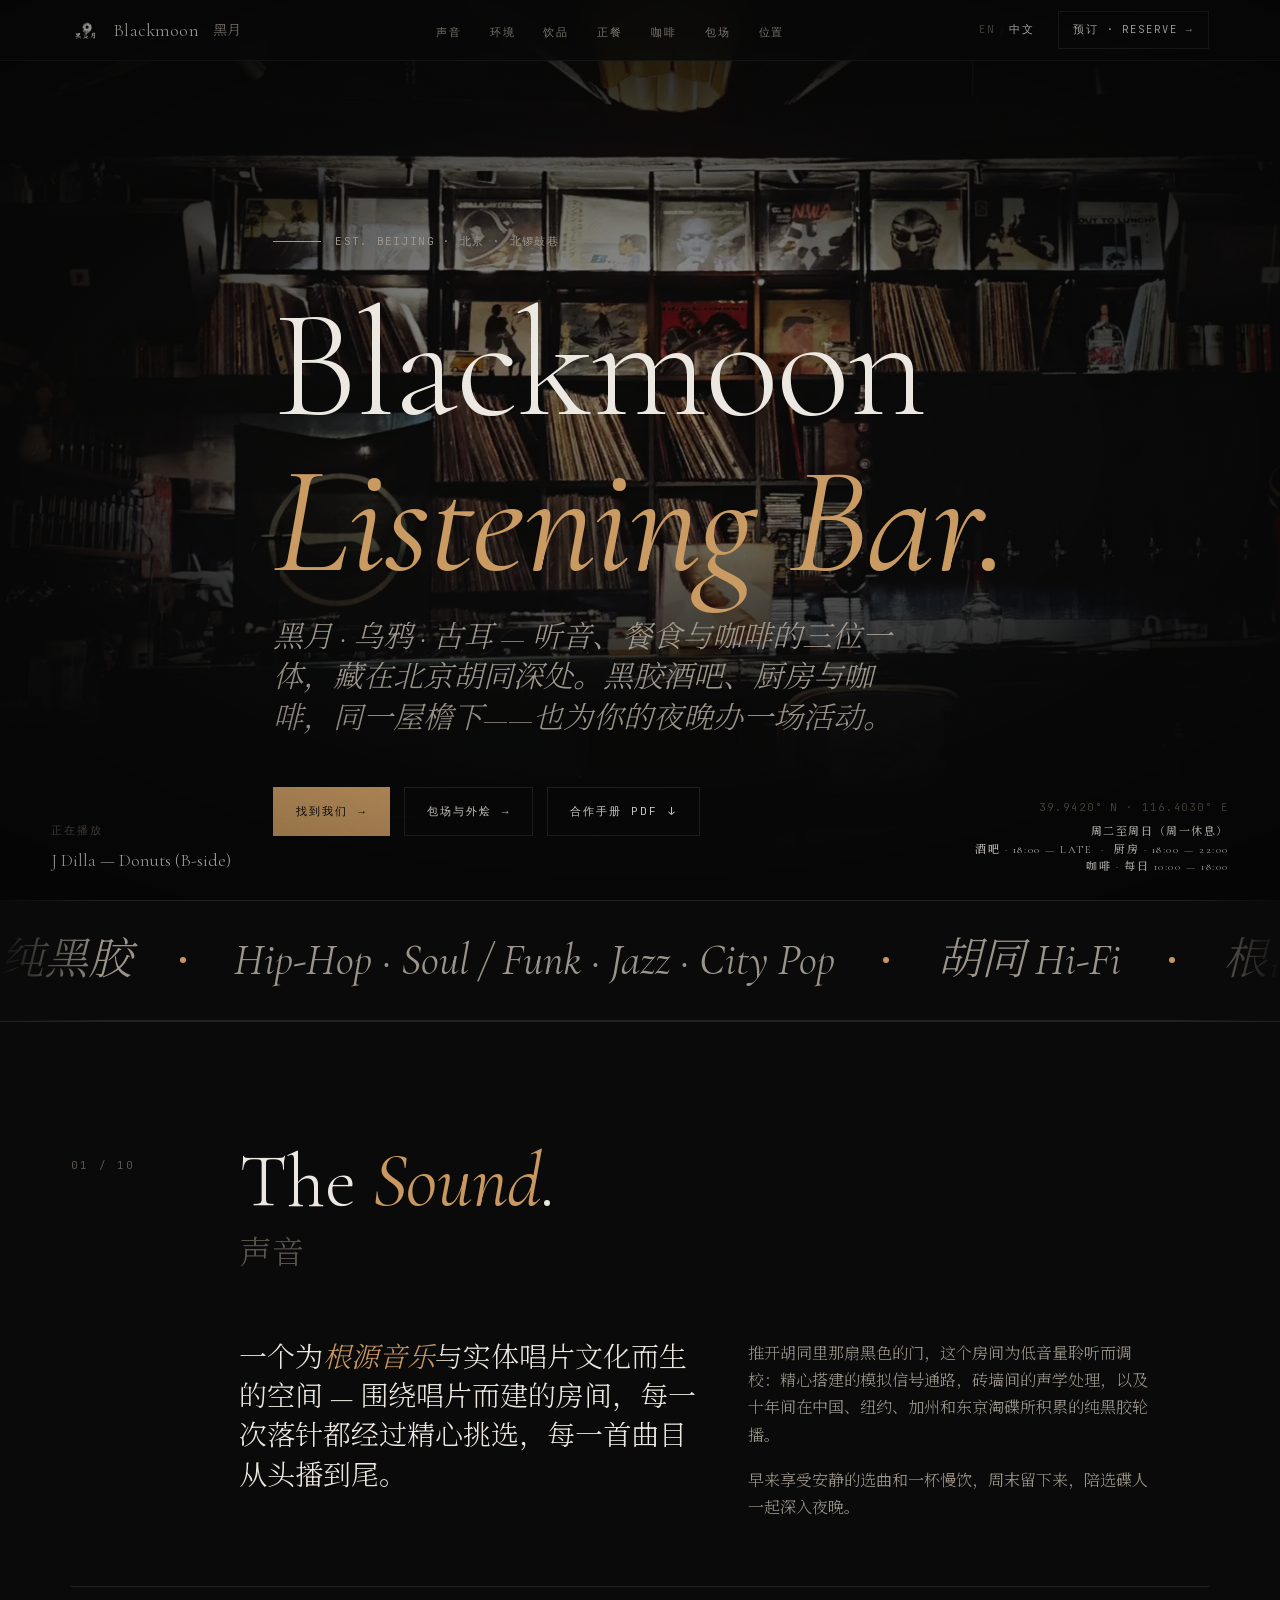
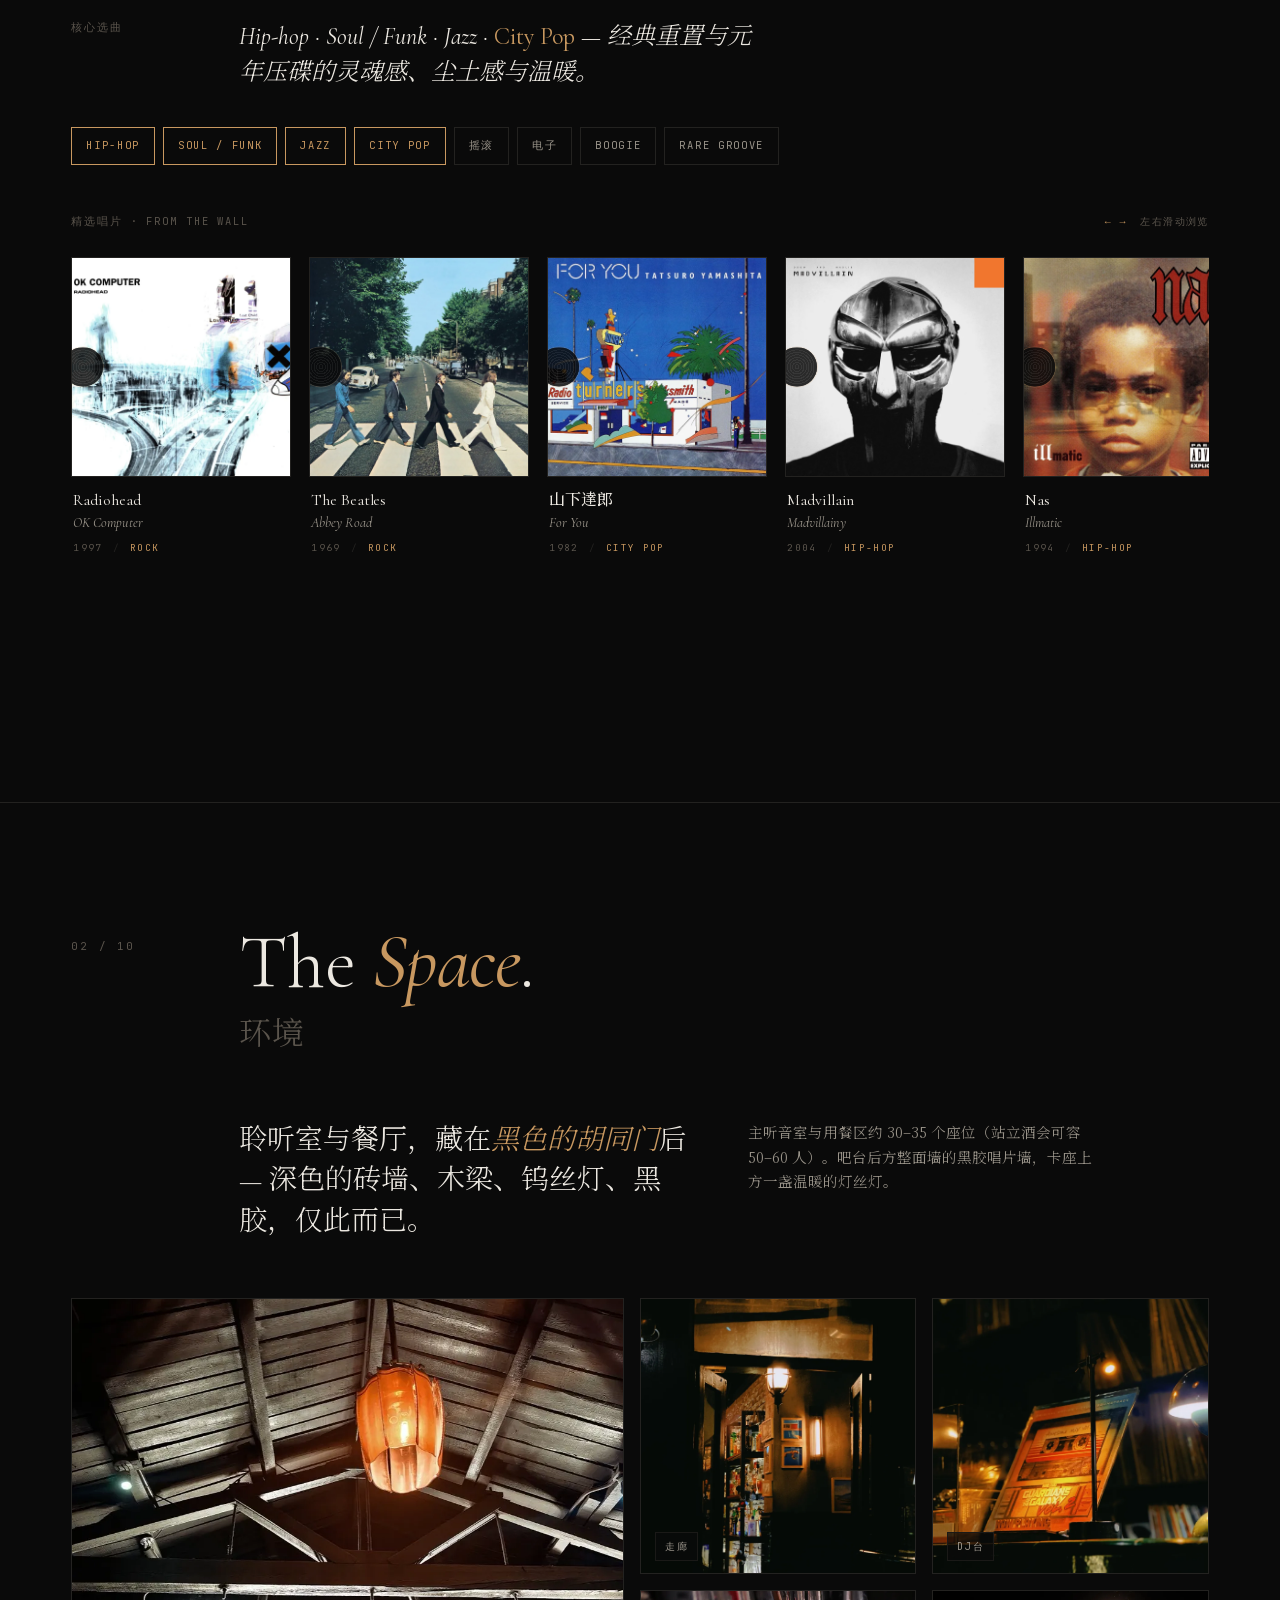
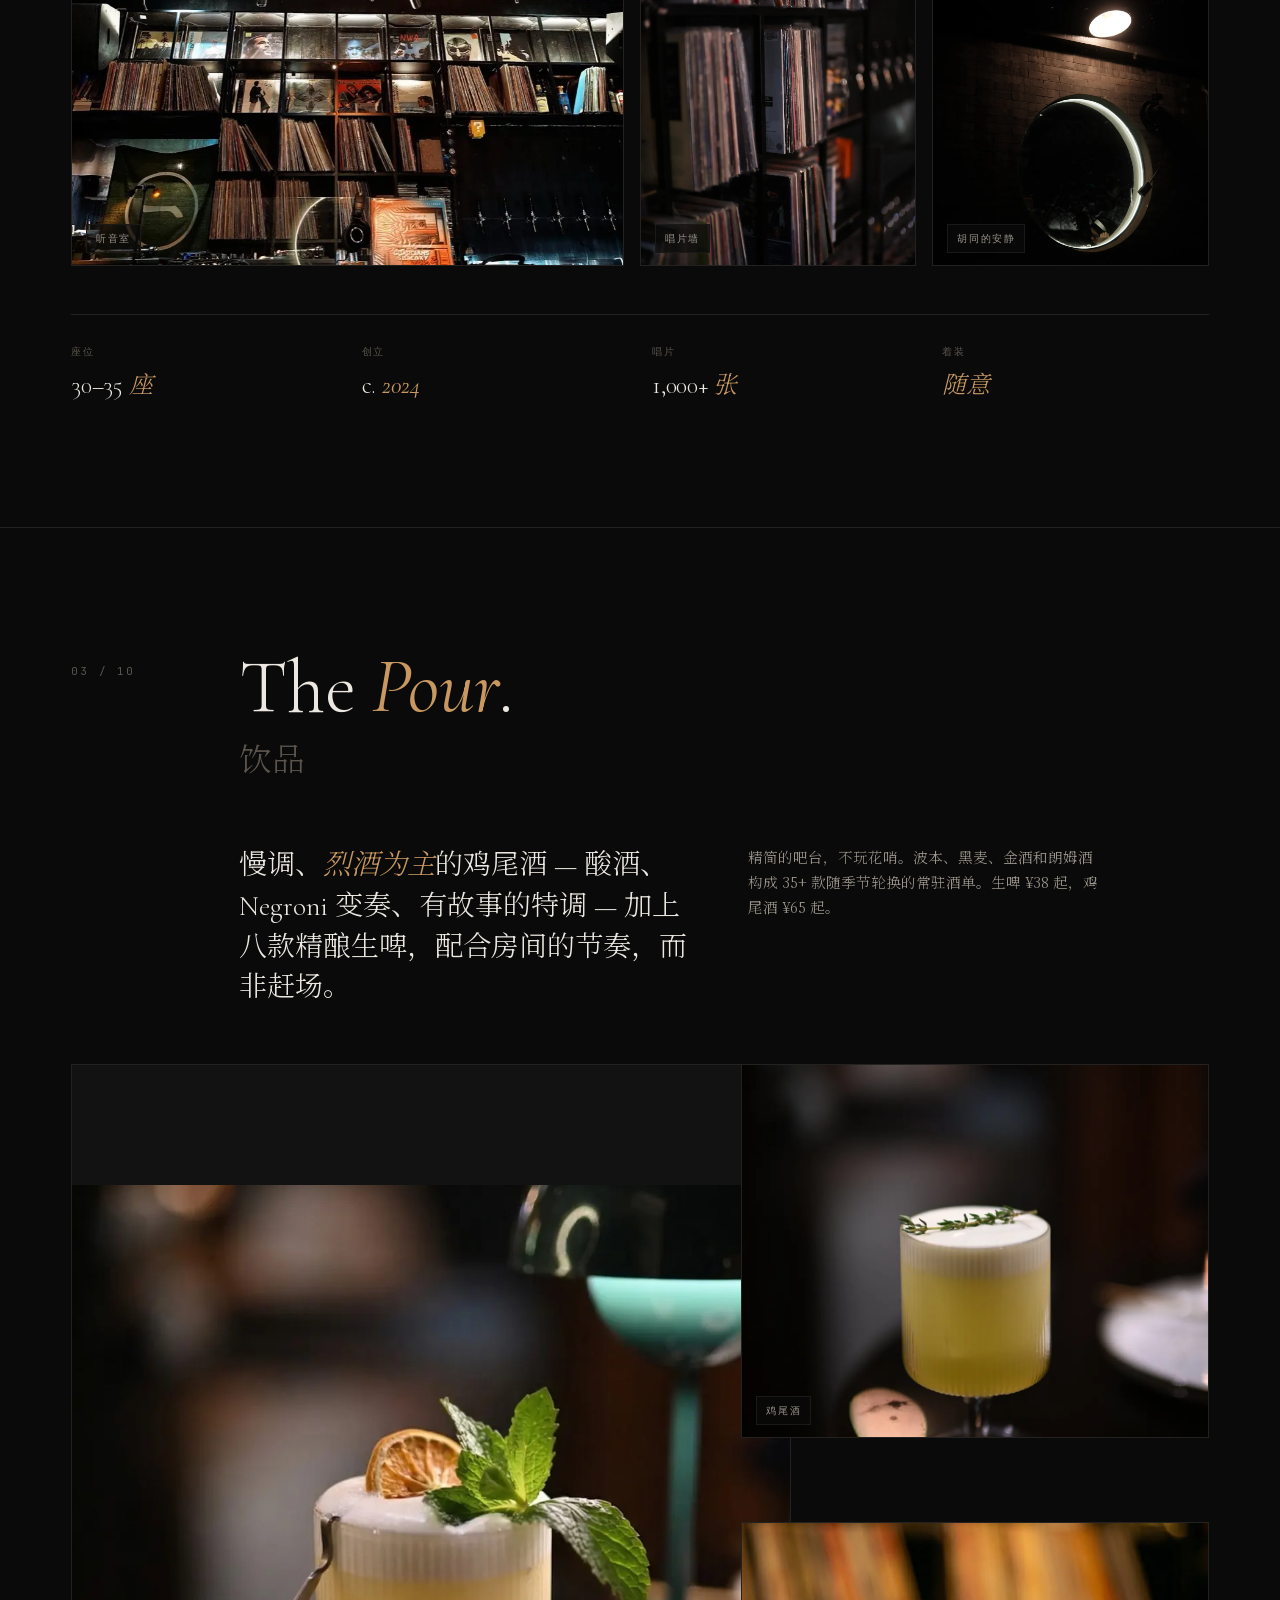
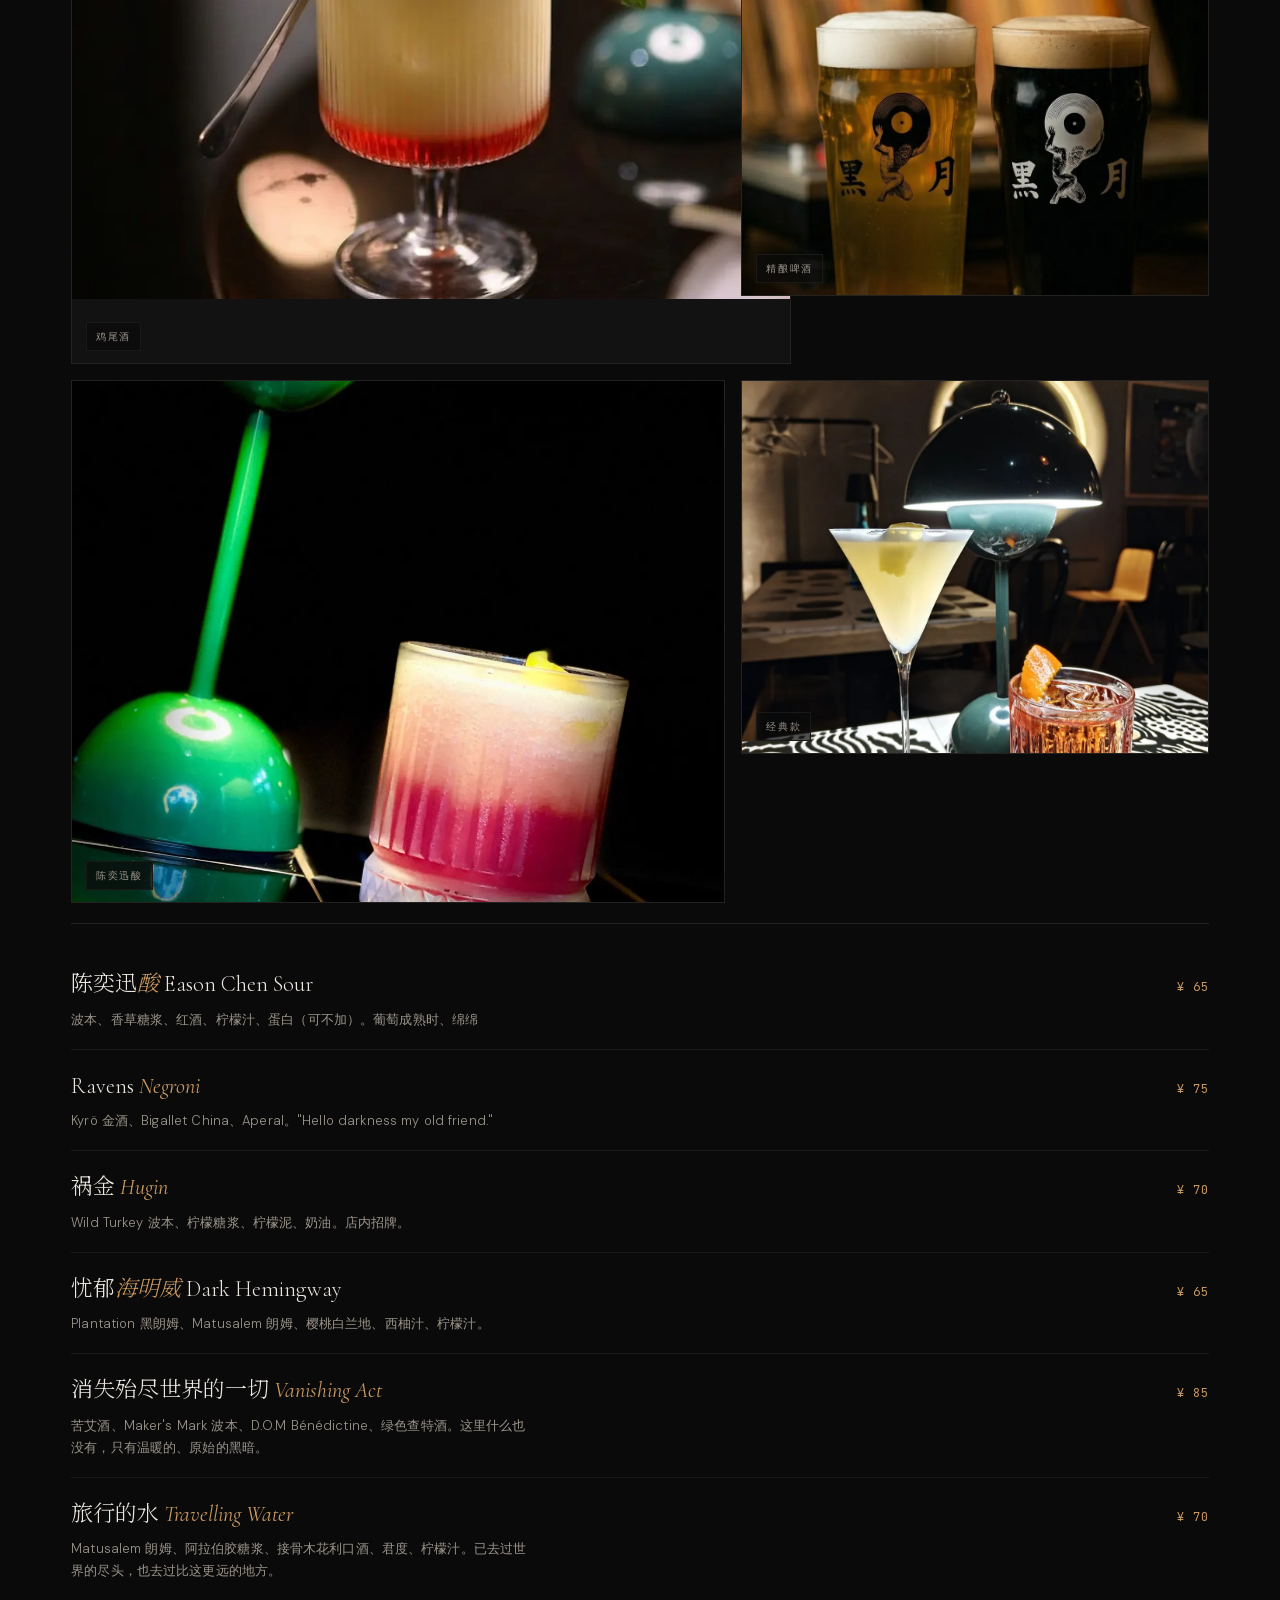
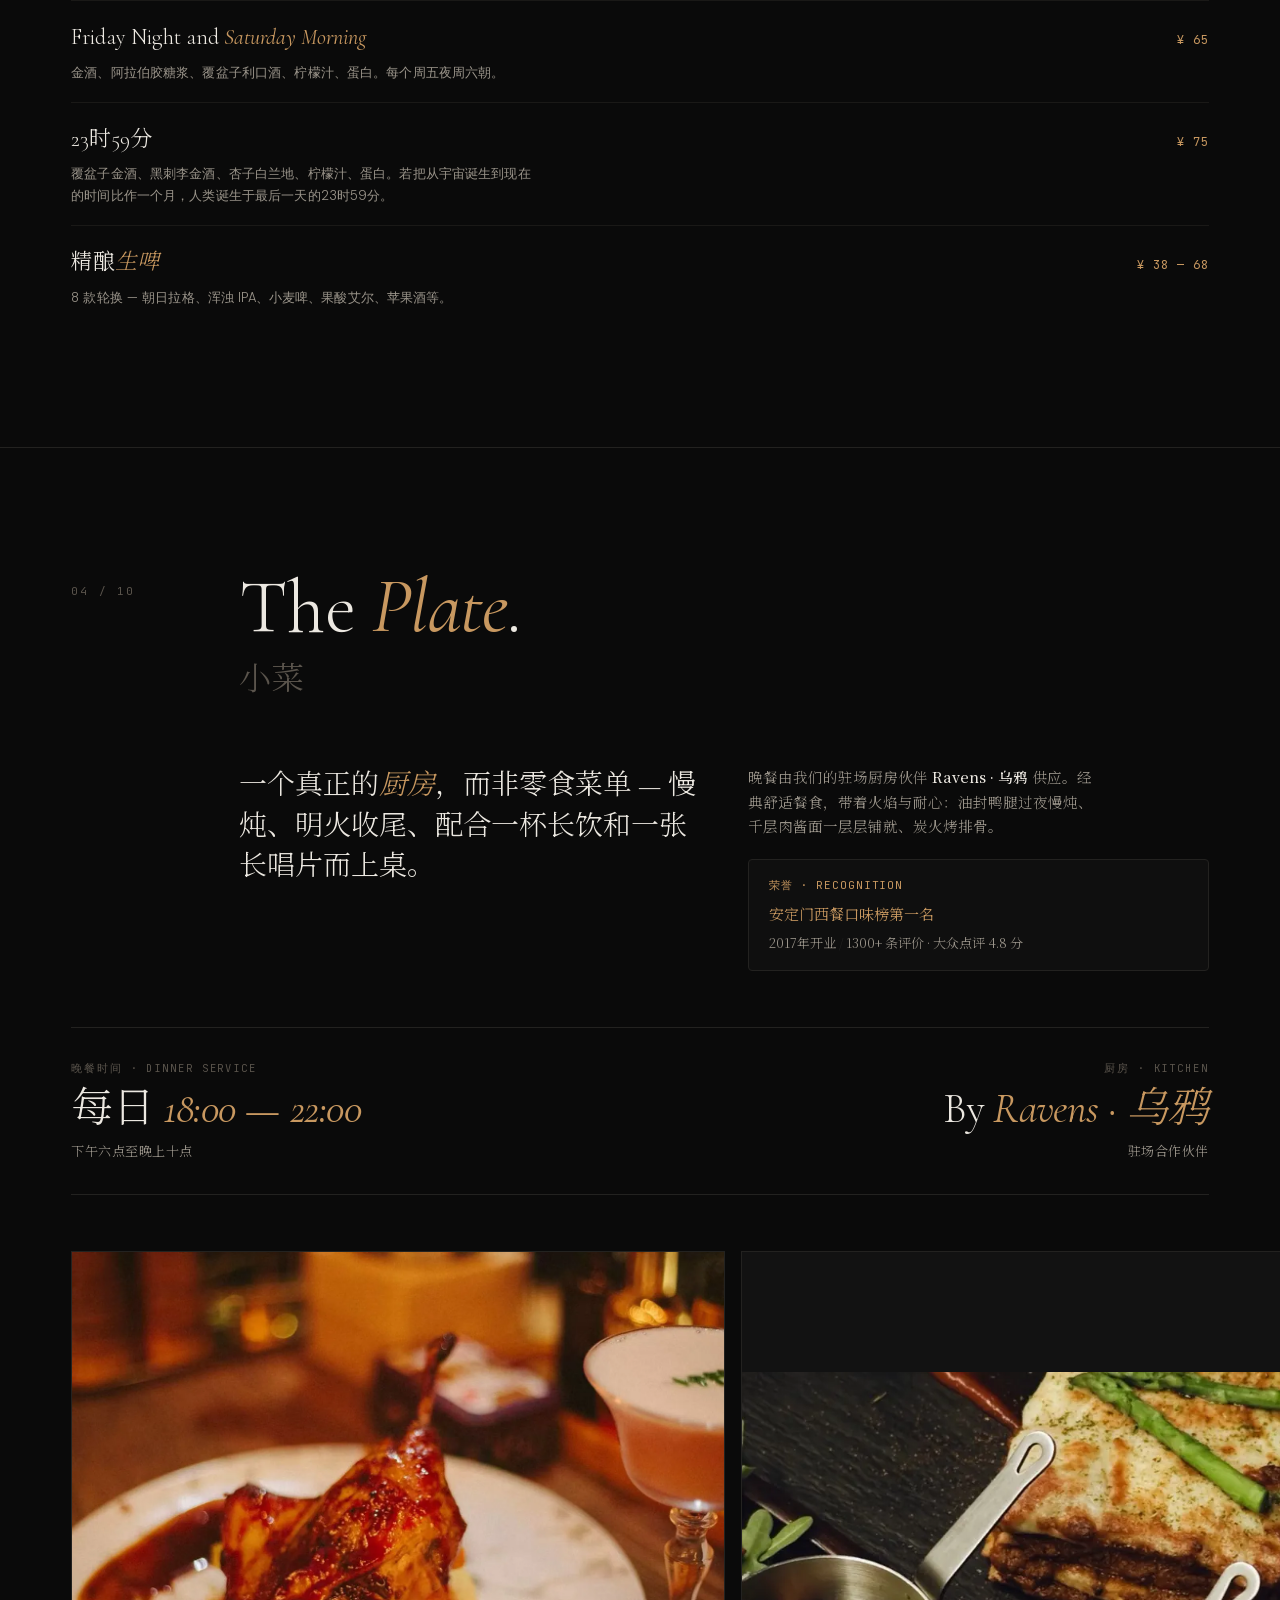
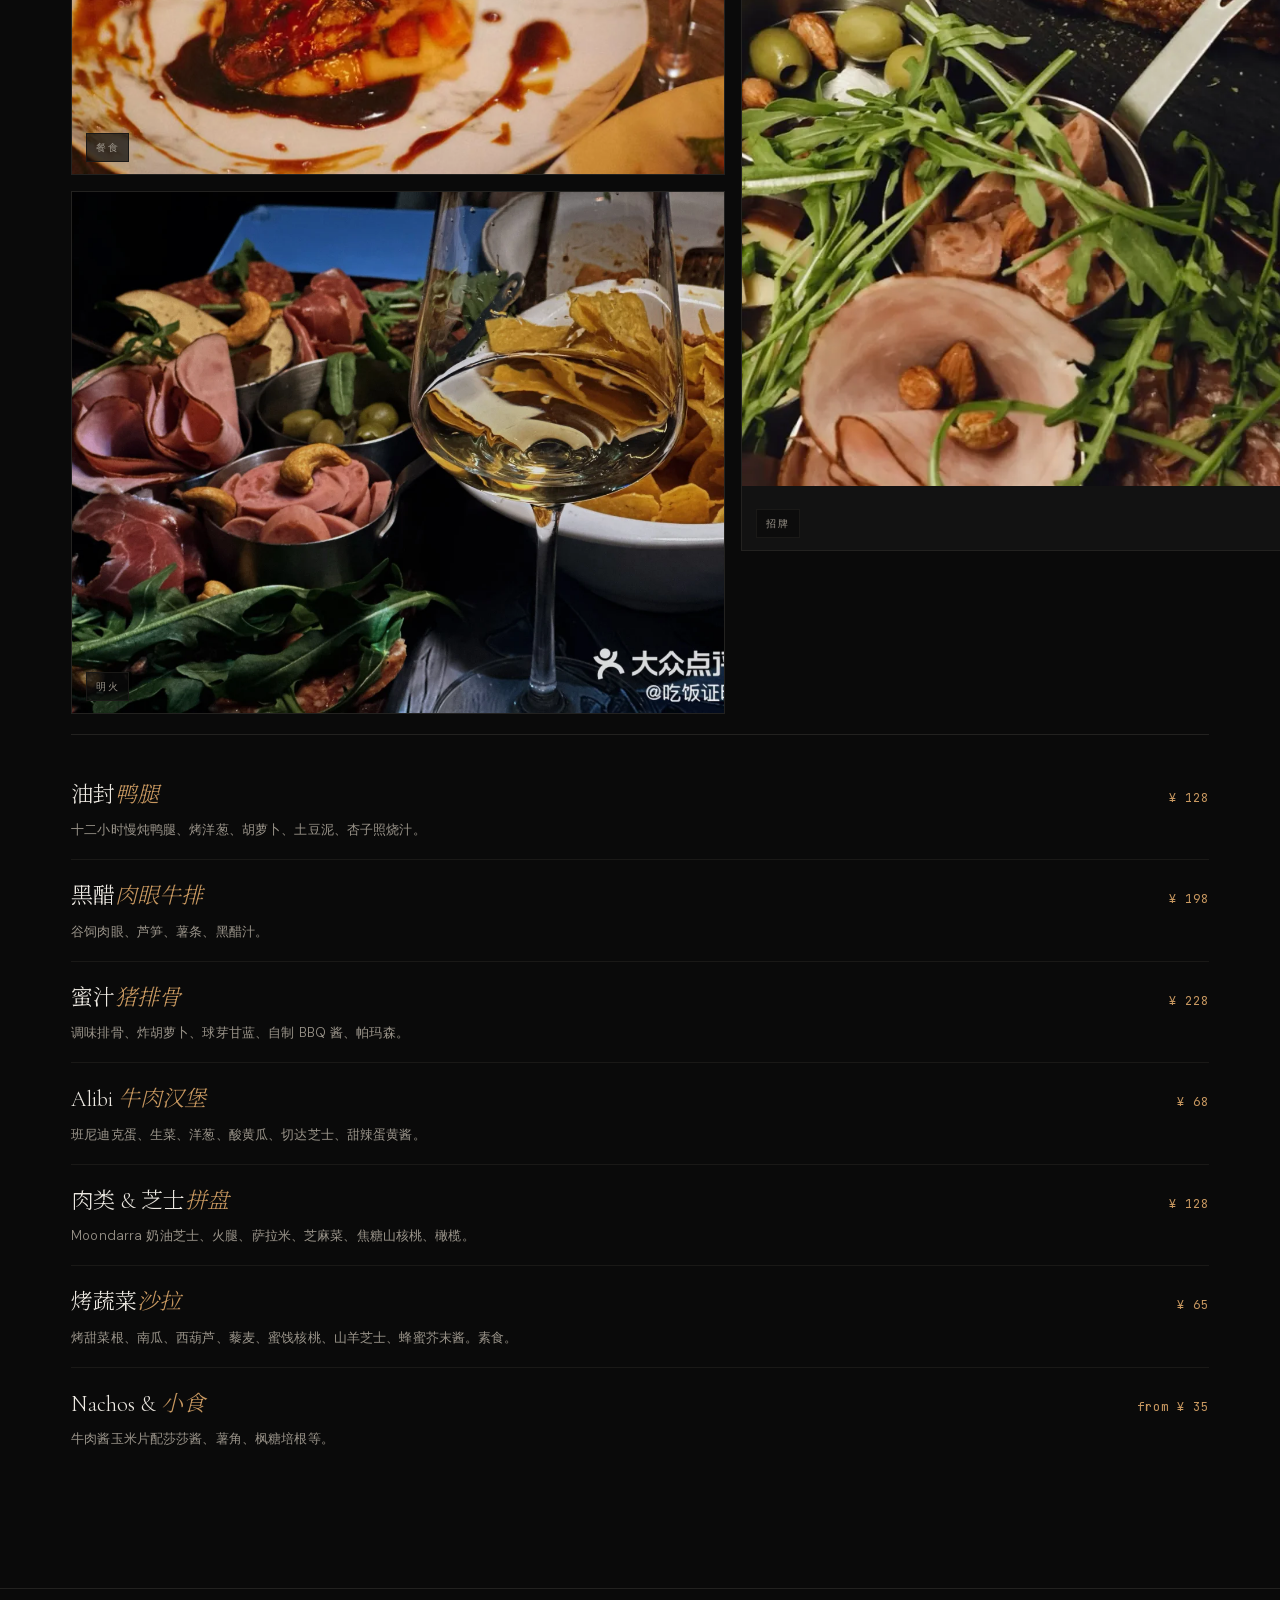
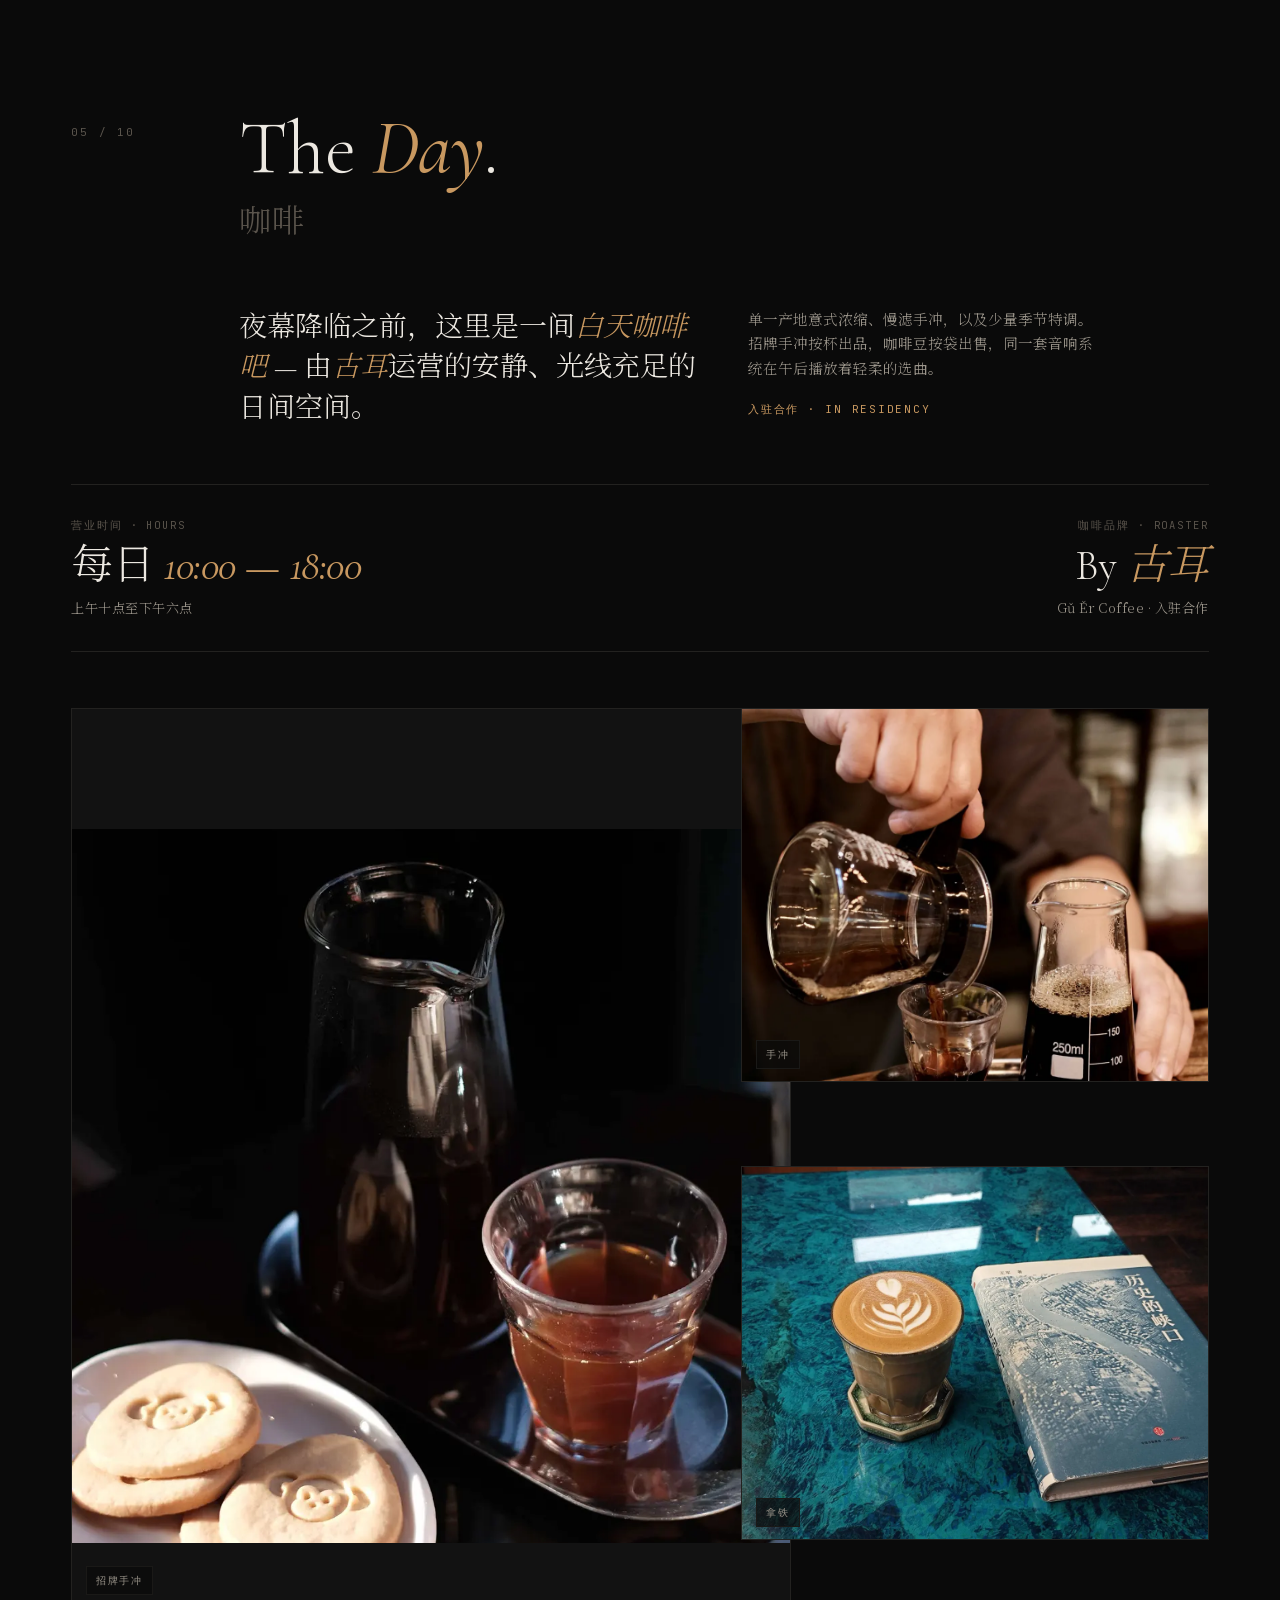
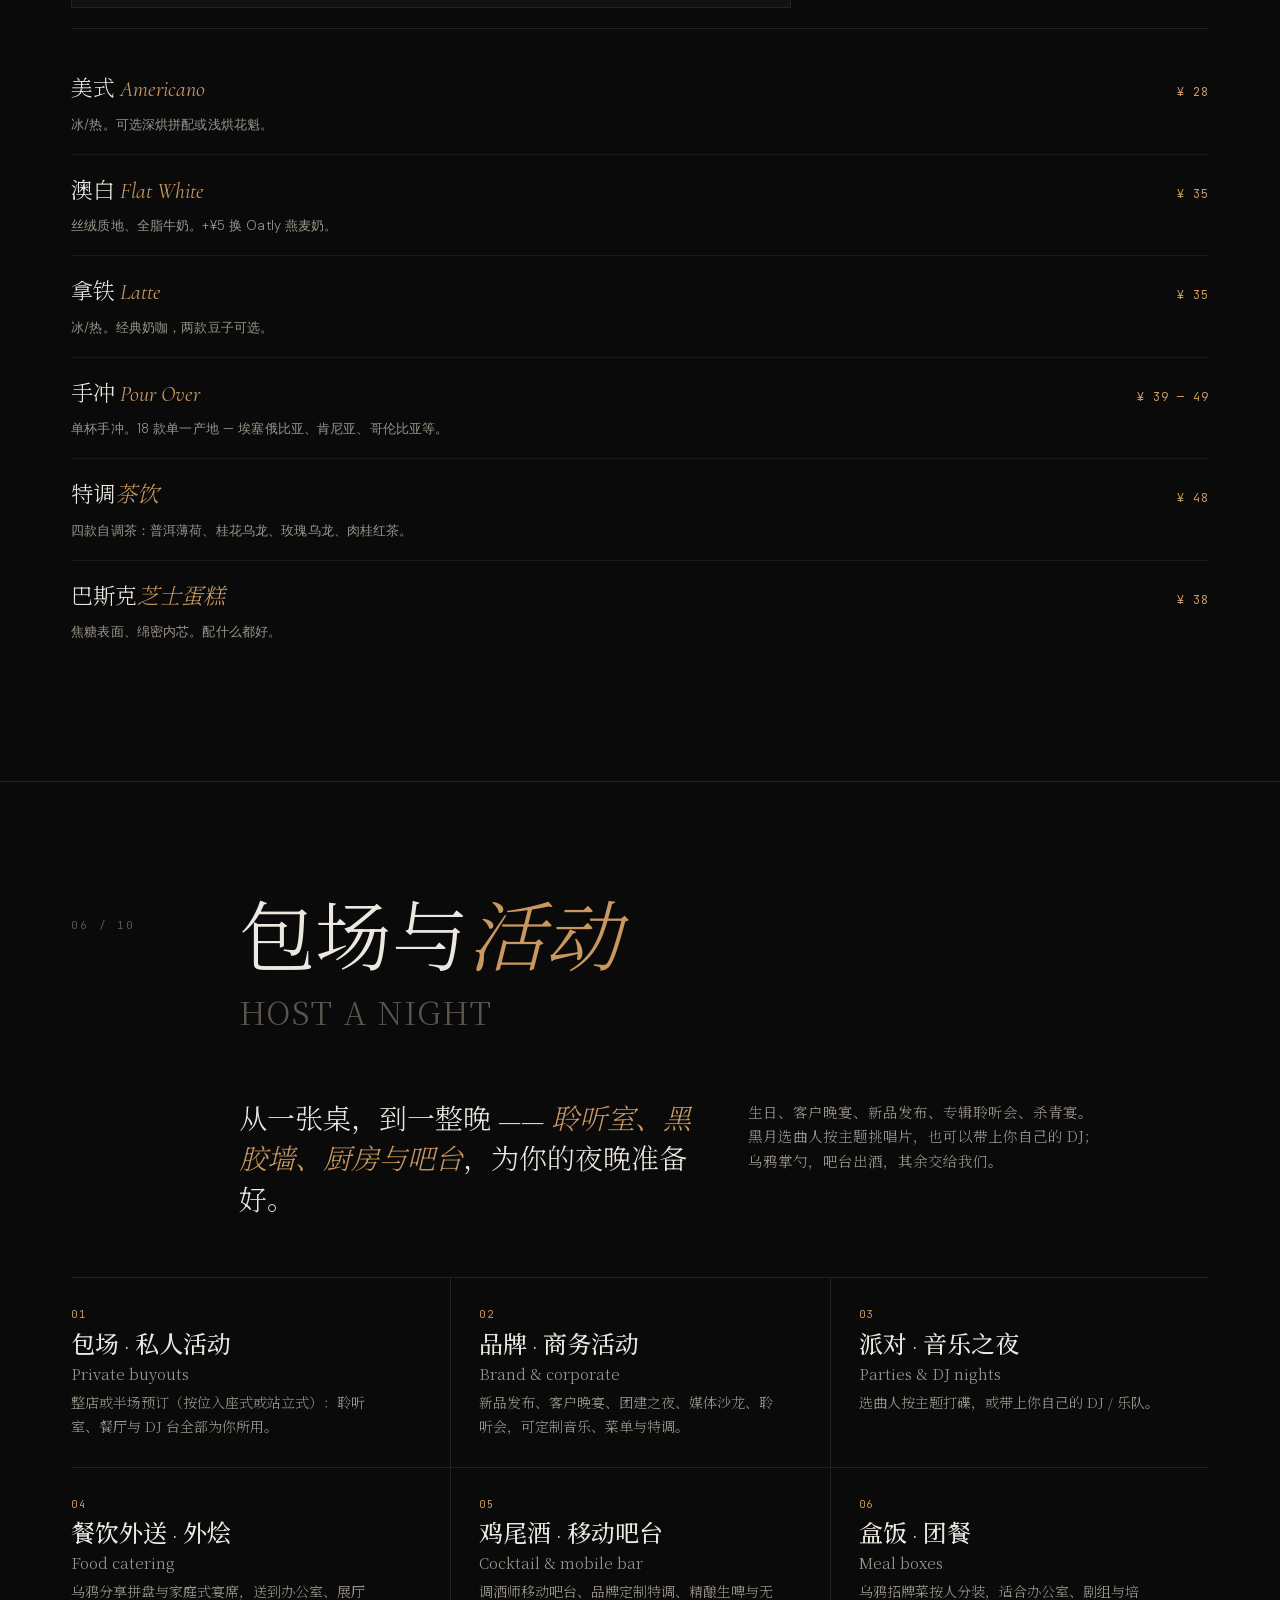
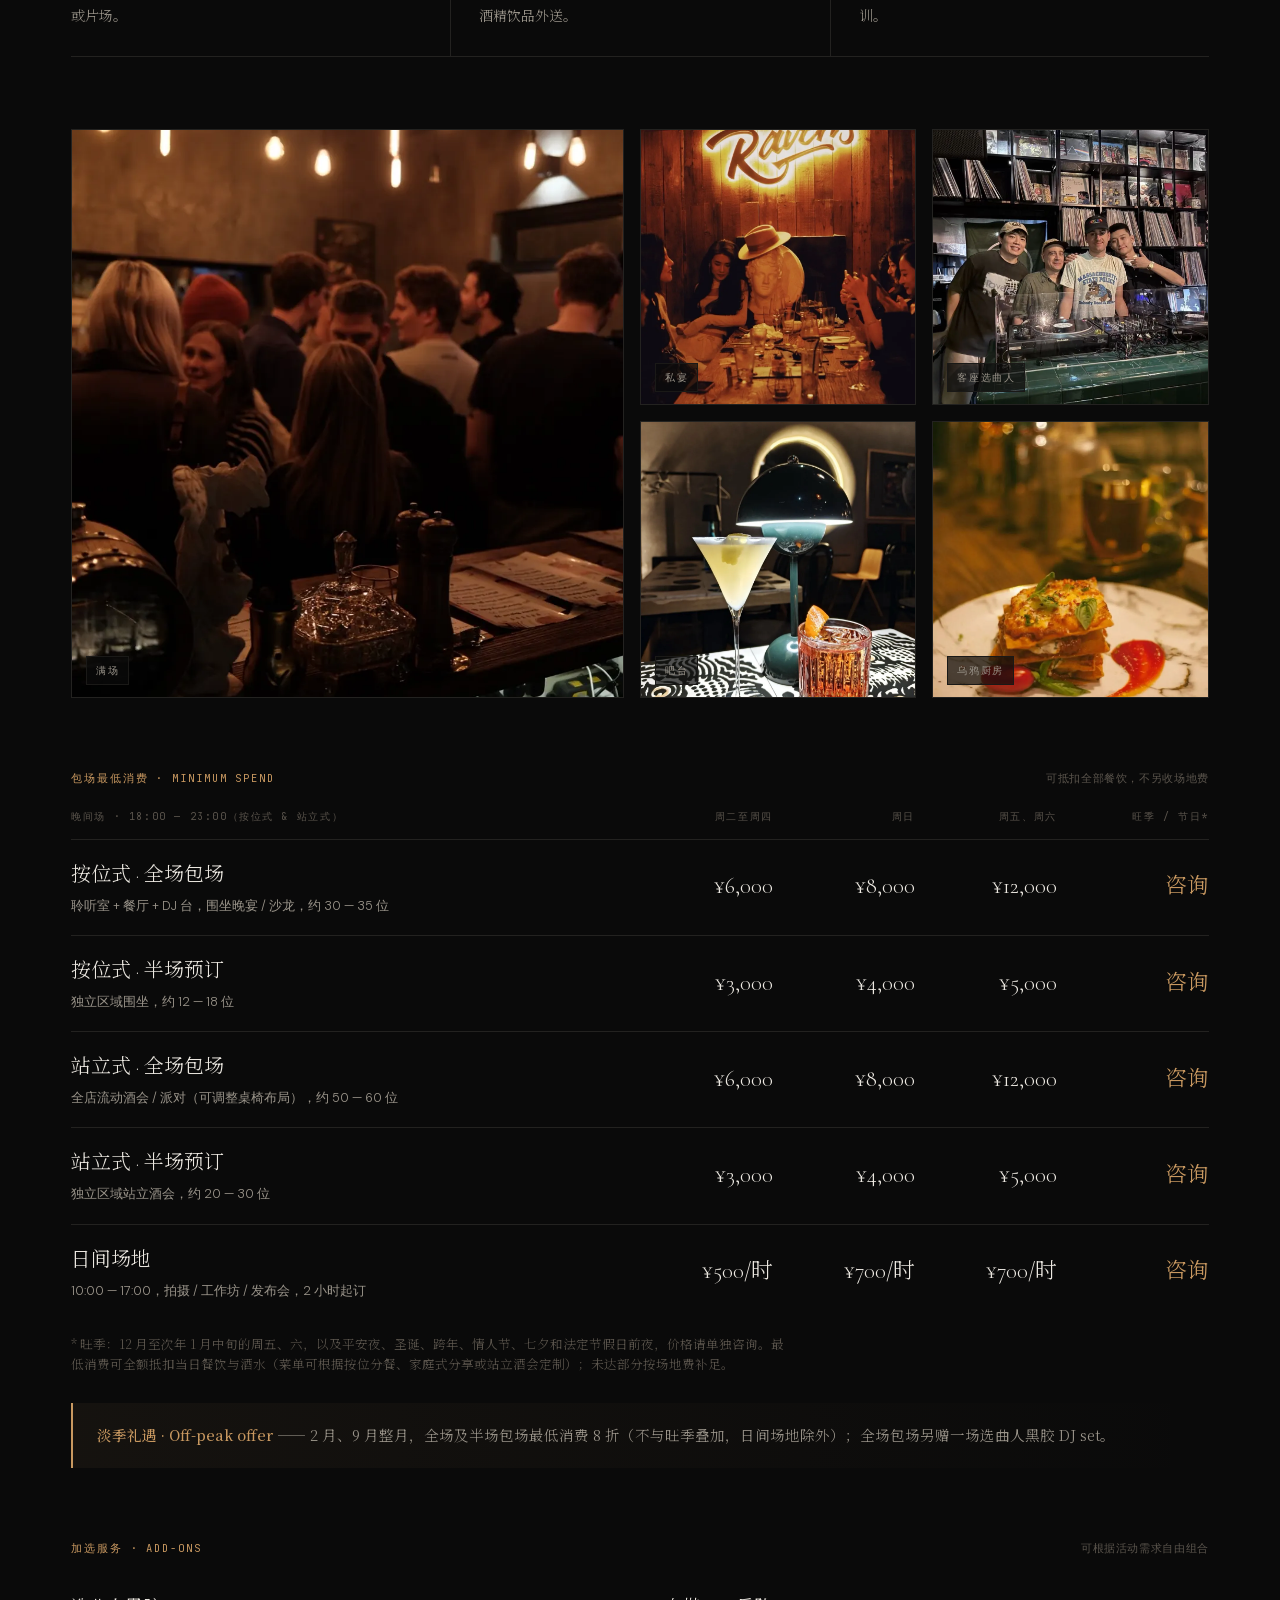
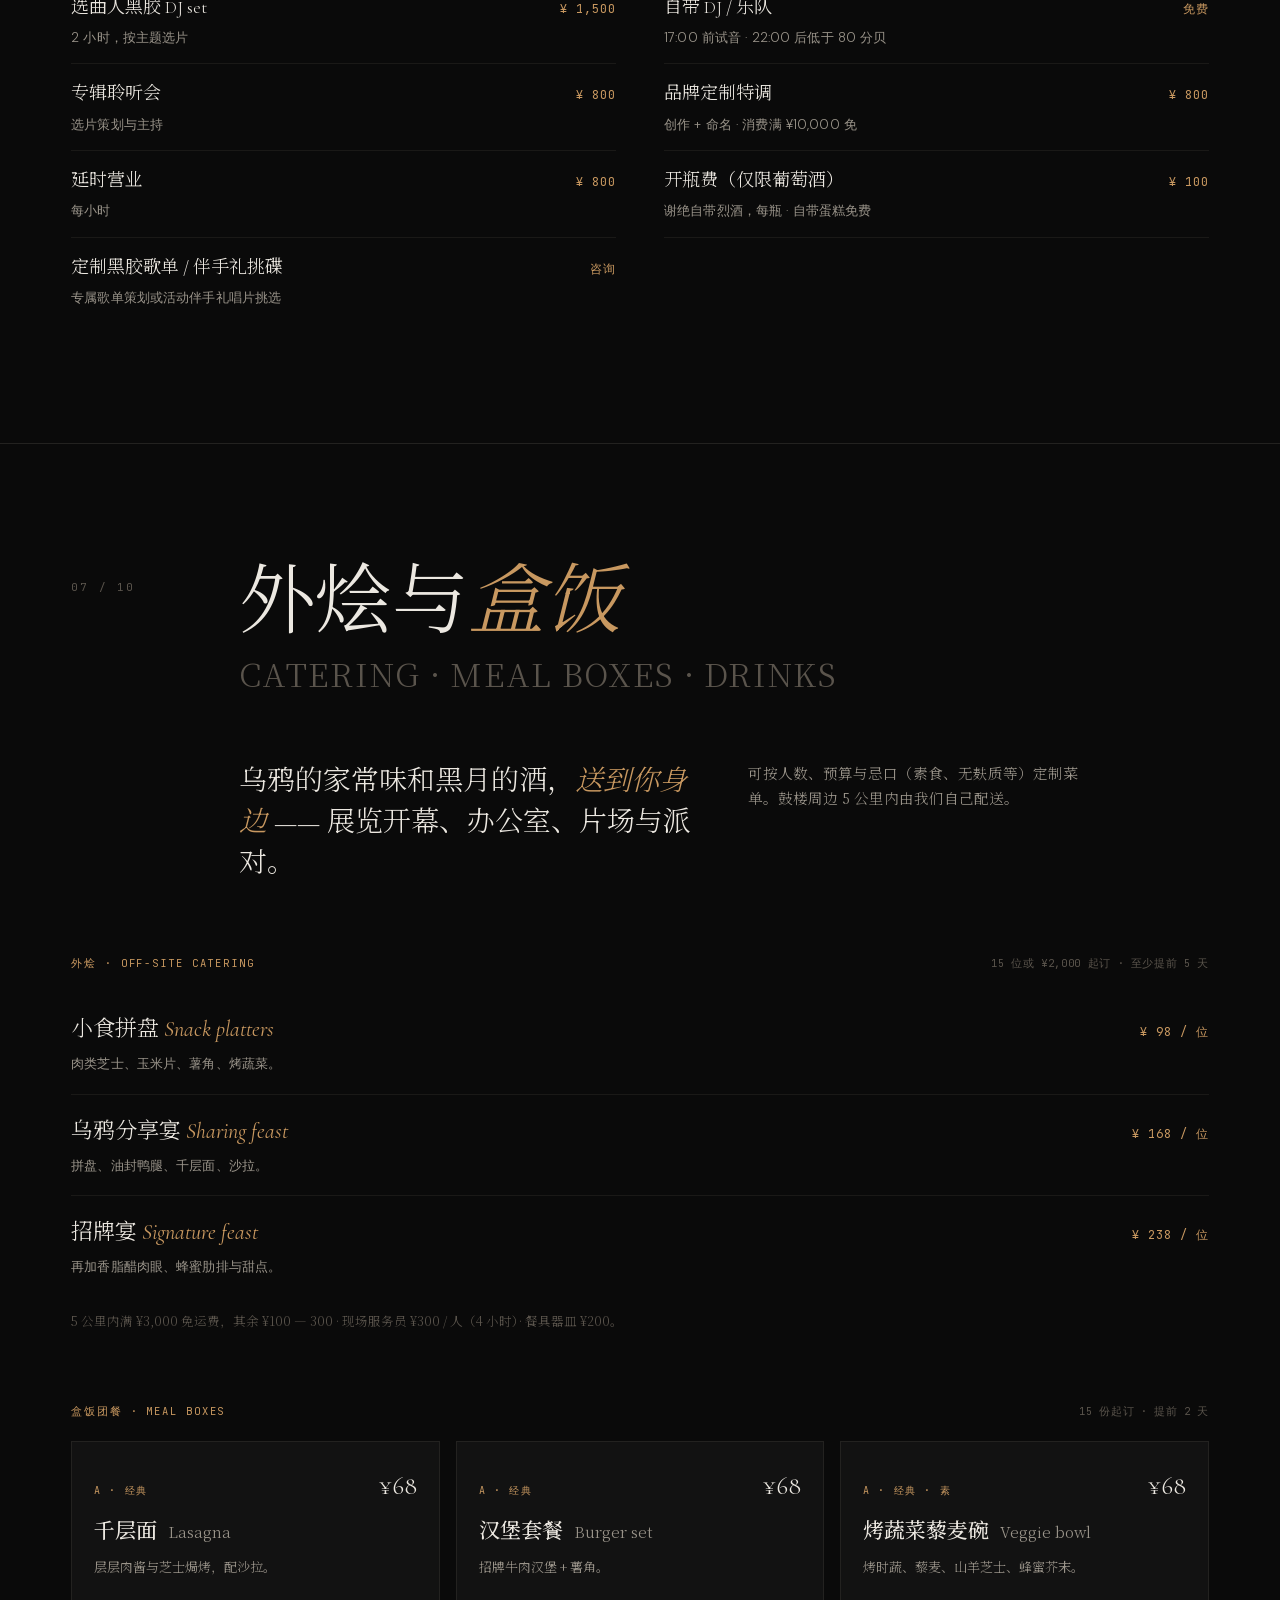
==== commit 4814d902: "Update brochure & site: seated/standing buyouts, 30-35 seats, 2hr DJ set, remove Gu Er from brochure" ====
--- a/zh/index.html
+++ b/zh/index.html
@@ -105,7 +105,7 @@
         "acceptsReservations": true,
         "currenciesAccepted": "CNY",
         "hasMap": "https://apis.map.qq.com/uri/v1/marker?marker=coord:39.943247,116.403009;title:Blackmoon·黑月;addr:北京市东城区北锣鼓巷66号",
-        "maximumAttendeeCapacity": 40,
+        "maximumAttendeeCapacity": 60,
         "amenityFeature": [
           {
             "@type": "LocationFeatureSpecification",
@@ -171,8 +171,8 @@
               "@type": "Offer",
               "itemOffered": {
                 "@type": "Service",
-                "name": "整店包场（晚间）",
-                "description": "周二至周四 18:00–23:00 餐饮最低消费；周日 ¥8,000，周五六 ¥12,000，旺季 ¥15,000 起，最多 40 位入座。"
+                "name": "整店包场（按位式 / 站立式，晚间）",
+                "description": "周二至周四 18:00–23:00 餐饮最低消费；周日 ¥8,000，周五六 ¥12,000，旺季请咨询。按位约 30–35 位，站立约 50–60 位。"
               },
               "priceSpecification": {
                 "@type": "PriceSpecification",
@@ -184,8 +184,8 @@
               "@type": "Offer",
               "itemOffered": {
                 "@type": "Service",
-                "name": "半场包场（晚间）",
-                "description": "12–20 位，周二至周四最低消费；周日 ¥4,000，周五六 ¥5,000。"
+                "name": "半场预订（按位式 / 站立式，晚间）",
+                "description": "按位约 12–18 位、站立约 20–30 位，周二至周四最低消费；周日 ¥4,000，周五六 ¥5,000，旺季请咨询。"
               },
               "priceSpecification": {
                 "@type": "PriceSpecification",
@@ -197,42 +197,14 @@
               "@type": "Offer",
               "itemOffered": {
                 "@type": "Service",
-                "name": "活动套餐 · 酒会",
-                "description": "2 小时站立酒会，2 杯酒水，乌鸦小食与拼盘，15 位起。"
+                "name": "日间场地",
+                "description": "10:00–17:00 拍摄、工作坊、发布会（2 小时起订）；周二至周四 ¥500/小时，周五至周日 ¥700/小时。"
               },
               "priceSpecification": {
                 "@type": "PriceSpecification",
-                "price": 198,
+                "price": 500,
                 "priceCurrency": "CNY",
-                "unitText": "每位"
-              }
-            },
-            {
-              "@type": "Offer",
-              "itemOffered": {
-                "@type": "Service",
-                "name": "活动套餐 · 乌鸦晚宴",
-                "description": "家庭式三道菜，迎宾特调 + 1 杯，15 位起。"
-              },
-              "priceSpecification": {
-                "@type": "PriceSpecification",
-                "price": 298,
-                "priceCurrency": "CNY",
-                "unitText": "每位"
-              }
-            },
-            {
-              "@type": "Offer",
-              "itemOffered": {
-                "@type": "Service",
-                "name": "活动套餐 · 尽兴之夜",
-                "description": "招牌宴，迎宾特调 + 3 杯，巴斯克芝士蛋糕，15 位起。"
-              },
-              "priceSpecification": {
-                "@type": "PriceSpecification",
-                "price": 398,
-                "priceCurrency": "CNY",
-                "unitText": "每位"
+                "unitText": "每小时"
               }
             },
             {
@@ -240,7 +212,7 @@
               "itemOffered": {
                 "@type": "Service",
                 "name": "外烩",
-                "description": "鼓楼周边 5 公里内配送；每位 ¥98 / ¥168 / ¥238，15 位或 ¥2,000 起。"
+                "description": "鼓楼周边 5 公里内配送；每位 ¥98 / ¥168 / ¥238 起，15 位或 ¥2,000 起。"
               },
               "priceSpecification": {
                 "@type": "PriceSpecification",
@@ -268,20 +240,7 @@
               "itemOffered": {
                 "@type": "Service",
                 "name": "移动吧台",
-                "description": "1 位调酒师、3 小时、50 位以内。"
-              },
-              "priceSpecification": {
-                "@type": "PriceSpecification",
-                "price": 1500,
-                "priceCurrency": "CNY"
-              }
-            },
-            {
-              "@type": "Offer",
-              "itemOffered": {
-                "@type": "Service",
-                "name": "古耳咖啡吧",
-                "description": "1 位咖啡师、3 小时、含 50 杯。"
+                "description": "1 位调酒师、3 小时、50 位以内，含冰与杯具。"
               },
               "priceSpecification": {
                 "@type": "PriceSpecification",
@@ -341,15 +300,15 @@
         "name": "可以包场办私人活动吗？",
         "acceptedAnswer": {
           "@type": "Answer",
-          "text": "可以。整店晚间包场（18:00–23:00）为餐饮最低消费：周二至周四 ¥6,000、周日 ¥8,000、周五六 ¥12,000、旺季 ¥15,000 起，最多 40 位入座。半场（12–20 位）¥3,000 起。2 月、9 月包场最低消费 8 折。"
+          "text": "可以，提供按位入座式与站立酒会式包场。全场晚间包场（18:00–23:00，按位约 30–35 位 / 站立约 50–60 位）为餐饮最低消费：周二至周四 ¥6,000、周日 ¥8,000、周五六 ¥12,000（旺季请咨询）。半场（按位约 12–18 位 / 站立约 20–30 位）¥3,000 起。日间场地（10:00–17:00，2 小时起）¥500/小时起。2 月、9 月晚间包场最低消费 8 折。"
         }
       },
       {
         "@type": "Question",
-        "name": "活动套餐人均多少？",
+        "name": "包场餐饮菜单怎么定？",
         "acceptedAnswer": {
           "@type": "Answer",
-          "text": "15 位起：酒会 ¥198（2 小时酒会、2 杯、小食）、乌鸦晚宴 ¥298（家庭式三道菜、2 杯）、尽兴之夜 ¥398（招牌宴、4 杯、甜点）。套餐计入最低消费。"
+          "text": "包场餐饮可根据活动形式与预算灵活定制——按位分餐晚宴、长桌家庭式分享或站立酒会小食拼盘，全部计入最低消费。"
         }
       },
       {
@@ -357,7 +316,7 @@
         "name": "可以自带 DJ 或乐队吗？",
         "acceptedAnswer": {
           "@type": "Answer",
-          "text": "可以，免费。17:00 前试音，22:00 起音乐须低于 80 分贝（以店内分贝仪为准）。也可请黑月选曲人打 3 小时黑胶 DJ set，¥1,500。"
+          "text": "可以，免费。17:00 前试音，22:00 起音乐须低于 80 分贝（以店内分贝仪为准）。也可请黑月选曲人打 2 小时黑胶 DJ set，¥1,500。"
         }
       },
       {
@@ -365,7 +324,7 @@
         "name": "有外烩和盒饭吗？",
         "acceptedAnswer": {
           "@type": "Answer",
-          "text": "有。外烩每位 ¥98 / ¥168 / ¥238（15 位或 ¥2,000 起，提前 5 天）。盒饭 ¥68 / ¥98 / ¥138（15 份起，提前 2 天），鼓楼周边 5 公里内配送，午餐 11:30–13:00（周二至周五）或晚餐 17:30–19:00。另有移动吧台与古耳咖啡吧，各 ¥1,500。"
+          "text": "有。外烩每位 ¥98 / ¥168 / ¥238 起（15 位或 ¥2,000 起，提前 5 天）。盒饭 ¥68 / ¥98 / ¥138（15 份起，提前 2 天），鼓楼周边 5 公里内配送，午餐 11:30–13:00（周二至周五）或晚餐 17:30–19:00。另有移动鸡尾酒吧台（¥1,500）。"
         }
       },
       {
@@ -388,7 +347,7 @@
            <script defer src="https://cloud.umami.is/script.js" data-website-id="WEBSITE_ID"></script>
        Conversion clicks are tracked by the track() helper at the end of <body>.
   ──────────────────────────────────────────────────────────────── -->
-  <script defer src="https://cloud.umami.is/script.js" data-website-id="d06d15f5-08f2-4c68-95e5-508470fb8c60"></script>
+  <script defer src="/u/script.js" data-host-url="/u" data-website-id="d06d15f5-08f2-4c68-95e5-508470fb8c60" onerror="var s=document.createElement('script');s.defer=true;s.src='https://cloud.umami.is/script.js';s.setAttribute('data-website-id','d06d15f5-08f2-4c68-95e5-508470fb8c60');document.head.appendChild(s)"></script>
 
   <!-- ─── Fonts ──────────────────────────────────────────────── -->
   <link href="/assets/fonts/fonts.css" rel="stylesheet" />
@@ -1269,7 +1228,7 @@
             聆听室与餐厅，藏在<span class="accent">黑色的胡同门</span>后 — 深色的砖墙、木梁、钨丝灯、黑胶，仅此而已。
           </p>
           <div class="gallery-body">
-            <p>主听音室与用餐区共四十个座位。吧台后方整面墙的黑胶唱片墙，卡座上方一盏温暖的灯丝灯。</p>
+            <p>主听音室与用餐区约 30–35 个座位（站立酒会可容 50–60 人）。吧台后方整面墙的黑胶唱片墙，卡座上方一盏温暖的灯丝灯。</p>
           </div>
         </div>
 
@@ -1299,7 +1258,7 @@
         <div class="space-meta">
           <div>
             <span class="space-stat-label">座位</span>
-            <span class="space-stat-val">40 <span class="ital">seats</span></span>
+            <span class="space-stat-val">30–35 <span class="ital">座</span></span>
           </div>
           <div>
             <span class="space-stat-label">创立</span>
@@ -1459,7 +1418,7 @@
           <div class="ch-block">
             <span class="ch-label">晚餐时间 · Dinner service</span>
             <span class="ch-val">每日 <span class="ital">18:00 — 22:00</span></span>
-            <span class="ch-meta">下午五点半至晚上十点</span>
+            <span class="ch-meta">下午六点至晚上十点</span>
           </div>
           <div class="ch-block ch-right">
             <span class="ch-label">厨房 · Kitchen</span>
@@ -1658,11 +1617,11 @@
         </div>
 
         <div class="svc-grid">
-          <div class="svc"><span class="svc-num">01</span><h3 class="svc-title">包场 · 私人活动 <span class="cn">Private buyouts</span></h3><p>整店或半场预订：聆听室、餐厅与 DJ 台全部为你所用。</p></div>
+          <div class="svc"><span class="svc-num">01</span><h3 class="svc-title">包场 · 私人活动 <span class="cn">Private buyouts</span></h3><p>整店或半场预订（按位入座式或站立式）：聆听室、餐厅与 DJ 台全部为你所用。</p></div>
           <div class="svc"><span class="svc-num">02</span><h3 class="svc-title">品牌 · 商务活动 <span class="cn">Brand &amp; corporate</span></h3><p>新品发布、客户晚宴、团建之夜、媒体沙龙、聆听会，可定制音乐、菜单与特调。</p></div>
           <div class="svc"><span class="svc-num">03</span><h3 class="svc-title">派对 · 音乐之夜 <span class="cn">Parties &amp; DJ nights</span></h3><p>选曲人按主题打碟，或带上你自己的 DJ / 乐队。</p></div>
           <div class="svc"><span class="svc-num">04</span><h3 class="svc-title">餐饮外送 · 外烩 <span class="cn">Food catering</span></h3><p>乌鸦分享拼盘与家庭式宴席，送到办公室、展厅或片场。</p></div>
-          <div class="svc"><span class="svc-num">05</span><h3 class="svc-title">鸡尾酒 · 酒水 · 咖啡 <span class="cn">Cocktail &amp; coffee bar</span></h3><p>调酒师移动吧台、品牌定制特调，白天活动可加古耳手冲咖啡吧。</p></div>
+          <div class="svc"><span class="svc-num">05</span><h3 class="svc-title">鸡尾酒 · 移动吧台 <span class="cn">Cocktail &amp; mobile bar</span></h3><p>调酒师移动吧台、品牌定制特调、精酿生啤与无酒精饮品外送。</p></div>
           <div class="svc"><span class="svc-num">06</span><h3 class="svc-title">盒饭 · 团餐 <span class="cn">Meal boxes</span></h3><p>乌鸦招牌菜按人分装，适合办公室、剧组与培训。</p></div>
         </div>
 
@@ -1677,33 +1636,28 @@
         <div class="block-label"><span>包场最低消费 · Minimum spend</span><span>可抵扣全部餐饮，不另收场地费</span></div>
         <div class="ptable-wrap">
           <table class="ptable">
-            <thead><tr><th>晚间场 · 18:00 — 23:00</th><th>周二至周四</th><th>周日</th><th>周五、周六</th><th>旺季 / 节日*</th></tr></thead>
+            <thead><tr><th>晚间场 · 18:00 — 23:00（按位式 &amp; 站立式）</th><th>周二至周四</th><th>周日</th><th>周五、周六</th><th>旺季 / 节日*</th></tr></thead>
             <tbody>
-              <tr><td>整店包场<small>聆听室 + 餐厅 + DJ 台，最多 40 位入座</small></td><td>¥6,000</td><td>¥8,000</td><td>¥12,000</td><td class="peak">¥15,000 起</td></tr>
-              <tr><td>半场<small>独立区域，12 — 20 位</small></td><td>¥3,000</td><td>¥4,000</td><td>¥5,000</td><td class="peak">¥6,500 起</td></tr>
-              <tr><td>日间场地<small>10:00 — 17:00，拍摄 / 工作坊 / 发布会，与古耳协调，最少 3 小时</small></td><td>¥500/时</td><td>¥700/时</td><td>¥700/时</td><td class="peak">咨询</td></tr>
+              <tr><td>按位式 · 全场包场<small>聆听室 + 餐厅 + DJ 台，围坐晚宴 / 沙龙，约 30 — 35 位</small></td><td>¥6,000</td><td>¥8,000</td><td>¥12,000</td><td class="peak">咨询</td></tr>
+              <tr><td>按位式 · 半场预订<small>独立区域围坐，约 12 — 18 位</small></td><td>¥3,000</td><td>¥4,000</td><td>¥5,000</td><td class="peak">咨询</td></tr>
+              <tr><td>站立式 · 全场包场<small>全店流动酒会 / 派对（可调整桌椅布局），约 50 — 60 位</small></td><td>¥6,000</td><td>¥8,000</td><td>¥12,000</td><td class="peak">咨询</td></tr>
+              <tr><td>站立式 · 半场预订<small>独立区域站立酒会，约 20 — 30 位</small></td><td>¥3,000</td><td>¥4,000</td><td>¥5,000</td><td class="peak">咨询</td></tr>
+              <tr><td>日间场地<small>10:00 — 17:00，拍摄 / 工作坊 / 发布会，2 小时起订</small></td><td>¥500/时</td><td>¥700/时</td><td>¥700/时</td><td class="peak">咨询</td></tr>
             </tbody>
           </table>
         </div>
-        <p class="fine">* 旺季：12 月至次年 1 月中旬的周五、六，以及平安夜、圣诞、跨年、情人节、七夕和法定节假日前夜。最低消费可抵扣全部餐饮；未达部分按场地费补足。</p>
-        <div class="offpeak"><b>淡季礼遇 · Off-peak offer</b> —— 2 月、9 月整月，整店及半场包场最低消费 8 折（不与旺季价叠加，日间场地除外）；整店包场另赠一场选曲人黑胶 DJ set。</div>
-
-        <div class="block-label"><span>人均套餐 · Packages</span><span>15 位起，计入最低消费</span></div>
-        <div class="pkg-grid">
-          <div class="pkg"><h3 class="pkg-name">酒会 <span class="ital">Spin &amp; Sip</span></h3><div class="pkg-price">¥198<small>/ 位</small></div><ul><li>2 小时站立酒会</li><li>2 杯：特调 / 生啤 / 无酒精</li><li>乌鸦小食与分享拼盘</li></ul></div>
-          <div class="pkg"><h3 class="pkg-name">乌鸦晚宴 <span class="ital">Ravens Supper</span></h3><div class="pkg-price">¥298<small>/ 位</small></div><ul><li>家庭式三道菜</li><li>油封鸭腿、千层面等分享</li><li>迎宾特调 + 1 杯酒水</li></ul></div>
-          <div class="pkg"><h3 class="pkg-name">尽兴之夜 <span class="ital">Full Night</span></h3><div class="pkg-price">¥398<small>/ 位</small></div><ul><li>招牌宴：鸭腿、肉眼、蜂蜜肋排</li><li>迎宾特调 + 3 杯酒水</li><li>巴斯克芝士蛋糕</li></ul></div>
-        </div>
-
-        <div class="block-label"><span>加选 · Add-ons</span><span></span></div>
+        <p class="fine">* 旺季：12 月至次年 1 月中旬的周五、六，以及平安夜、圣诞、跨年、情人节、七夕和法定节假日前夜，价格请单独咨询。最低消费可全额抵扣当日餐饮与酒水（菜单可根据按位分餐、家庭式分享或站立酒会定制）；未达部分按场地费补足。</p>
+        <div class="offpeak"><b>淡季礼遇 · Off-peak offer</b> —— 2 月、9 月整月，全场及半场包场最低消费 8 折（不与旺季叠加，日间场地除外）；全场包场另赠一场选曲人黑胶 DJ set。</div>
+
+        <div class="block-label"><span>加选服务 · Add-ons</span><span>可根据活动需求自由组合</span></div>
         <div class="addon-grid menu" style="margin-top:0;padding-top:0;border-top:0">
-          <div class="menu-row"><div><span class="menu-name">选曲人黑胶 DJ set</span><span class="menu-desc">3 小时，按主题选片</span></div><span class="menu-price">¥ 1,500</span></div>
+          <div class="menu-row"><div><span class="menu-name">选曲人黑胶 DJ set</span><span class="menu-desc">2 小时，按主题选片</span></div><span class="menu-price">¥ 1,500</span></div>
           <div class="menu-row"><div><span class="menu-name">自带 DJ / 乐队</span><span class="menu-desc">17:00 前试音 · 22:00 后低于 80 分贝</span></div><span class="menu-price">免费</span></div>
           <div class="menu-row"><div><span class="menu-name">专辑聆听会</span><span class="menu-desc">选片策划与主持</span></div><span class="menu-price">¥ 800</span></div>
           <div class="menu-row"><div><span class="menu-name">品牌定制特调</span><span class="menu-desc">创作 + 命名 · 消费满 ¥10,000 免</span></div><span class="menu-price">¥ 800</span></div>
-          <div class="menu-row"><div><span class="menu-name">畅饮生啤 + 餐酒</span><span class="menu-desc">2 小时</span></div><span class="menu-price">+¥ 158 / 位</span></div>
-          <div class="menu-row"><div><span class="menu-name">延时</span><span class="menu-desc">每小时</span></div><span class="menu-price">¥ 800</span></div>
-          <div class="menu-row"><div><span class="menu-name">开瓶费</span><span class="menu-desc">葡萄酒 / 烈酒，每瓶 · 自带蛋糕免费</span></div><span class="menu-price">¥ 100 / 200</span></div>
+          <div class="menu-row"><div><span class="menu-name">延时营业</span><span class="menu-desc">每小时</span></div><span class="menu-price">¥ 800</span></div>
+          <div class="menu-row"><div><span class="menu-name">开瓶费（仅限葡萄酒）</span><span class="menu-desc">谢绝自带烈酒，每瓶 · 自带蛋糕免费</span></div><span class="menu-price">¥ 100</span></div>
+          <div class="menu-row"><div><span class="menu-name">定制黑胶歌单 / 伴手礼挑碟</span><span class="menu-desc">专属歌单策划或活动伴手礼唱片挑选</span></div><span class="menu-price">咨询</span></div>
         </div>
       </div>
     </section>
@@ -1752,13 +1706,13 @@
           <div><span class="space-stat-label">免运费</span><span class="space-stat-val">30 份<span class="ital">以上</span></span></div>
           <div><span class="space-stat-label">团单优惠</span><span class="space-stat-val">9.5 / 9 <span class="ital">折</span></span></div>
         </div>
-        <p class="fine">午餐限周二至周五。前一天 18:00 前确认数量。50 份以上 9.5 折、100 份以上 9 折。加购：汽水 ¥10 · 古耳咖啡 ¥25 · 巴斯克芝士蛋糕 ¥30。剧组与长期订餐可月结。</p>
-
-        <div class="block-label"><span>酒水与咖啡外烩 · Drinks &amp; coffee bar</span><span>至少提前 7 天预订</span></div>
+        <p class="fine">午餐限周二至周五。前一天 18:00 前确认数量。50 份以上 9.5 折、100 份以上 9 折。加购：汽水 ¥10 · 巴斯克芝士蛋糕 ¥30。剧组与长期订餐可月结。</p>
+
+        <div class="block-label"><span>酒水外烩 · Drinks catering</span><span>至少提前 7 天预订</span></div>
         <div class="menu" style="margin-top:0;padding-top:0;border-top:0">
           <div class="menu-row"><div><span class="menu-name">移动吧台 <span class="ital">Mobile bar</span></span><span class="menu-desc">1 位调酒师、3 小时、50 位以内，含冰与杯具。加调酒师 ¥800 · 加时 ¥400 / 小时。</span></div><span class="menu-price">¥ 1,500</span></div>
           <div class="menu-row"><div><span class="menu-name">酒水套餐 <span class="ital">Drink packages</span></span><span class="menu-desc">每位 2 杯 / 3 杯，特调、生啤、无酒精任选。或按杯：特调 ¥60 · 啤酒 ¥45，酒水最低 ¥3,000。</span></div><span class="menu-price">¥ 128 / 168</span></div>
-          <div class="menu-row"><div><span class="menu-name">古耳咖啡吧 <span class="ital">Coffee bar</span></span><span class="menu-desc">1 位咖啡师、3 小时、含 50 杯，加杯 ¥30。</span></div><span class="menu-price">¥ 1,500</span></div>
+          <div class="menu-row"><div><span class="menu-name">品牌定制特调 <span class="ital">Custom cocktail</span></span><span class="menu-desc">专属配方研发与命名。</span></div><span class="menu-price">¥ 800</span></div>
         </div>
 
         <div class="block-label"><span>预订须知 · Booking terms</span><span>价格为人民币，已含服务费 · 有效期至 2027 年 3 月 31 日</span></div>
@@ -2122,10 +2076,10 @@
           <details><summary>黑月是什么样的地方？</summary><p>黑月是北京东城区北锣鼓巷胡同里的纯黑胶 Hi-Fi 聆听酒吧，与 2017 年开业的餐厅乌鸦、精品咖啡古耳同在一个屋檐下。选片以 Hip-hop、Soul/Funk、Jazz 和 City Pop 为主。</p></details>
           <details><summary>黑月在哪里？营业时间？</summary><p>北京市东城区北锣鼓巷 66 号。古耳咖啡每天 10:00–18:00；酒吧周二至周四 18:00–01:00，周五、六 18:00–01:30，周日 18:00–01:00，周一休息。</p></details>
           <details><summary>怎么订座？</summary><p>添加微信 RavensDomain 或致电 +86 186 1174 1214。周五、六 18:00–21:00，8 位以上需选择套餐（用餐 2 小时），12 位以上请预订半场。</p></details>
-          <details><summary>可以包场办私人活动吗？</summary><p>可以。整店晚间包场（18:00–23:00）为餐饮最低消费：周二至周四 ¥6,000、周日 ¥8,000、周五六 ¥12,000、旺季 ¥15,000 起，最多 40 位入座。半场（12–20 位）¥3,000 起。2 月、9 月包场最低消费 8 折。</p></details>
-          <details><summary>活动套餐人均多少？</summary><p>15 位起：酒会 ¥198（2 小时酒会、2 杯、小食）、乌鸦晚宴 ¥298（家庭式三道菜、2 杯）、尽兴之夜 ¥398（招牌宴、4 杯、甜点）。套餐计入最低消费。</p></details>
-          <details><summary>可以自带 DJ 或乐队吗？</summary><p>可以，免费。17:00 前试音，22:00 起音乐须低于 80 分贝（以店内分贝仪为准）。也可请黑月选曲人打 3 小时黑胶 DJ set，¥1,500。</p></details>
-          <details><summary>有外烩和盒饭吗？</summary><p>有。外烩每位 ¥98 / ¥168 / ¥238（15 位或 ¥2,000 起，提前 5 天）。盒饭 ¥68 / ¥98 / ¥138（15 份起，提前 2 天），鼓楼周边 5 公里内配送，午餐 11:30–13:00（周二至周五）或晚餐 17:30–19:00。另有移动吧台与古耳咖啡吧，各 ¥1,500。</p></details>
+          <details><summary>可以包场办私人活动吗？</summary><p>可以，提供按位入座式与站立酒会式包场。全场晚间包场（18:00–23:00，按位约 30–35 位 / 站立约 50–60 位）为餐饮最低消费：周二至周四 ¥6,000、周日 ¥8,000、周五六 ¥12,000（旺季请咨询）。半场（按位约 12–18 位 / 站立约 20–30 位）¥3,000 起。日间场地（10:00–17:00，2 小时起）¥500/小时起。2 月、9 月晚间包场最低消费 8 折。</p></details>
+          <details><summary>包场餐饮菜单怎么定？</summary><p>包场餐饮可根据活动形式与预算灵活定制——按位分餐晚宴、长桌家庭式分享或站立酒会小食拼盘，全部计入最低消费。</p></details>
+          <details><summary>可以自带 DJ 或乐队吗？</summary><p>可以，免费。17:00 前试音，22:00 起音乐须低于 80 分贝（以店内分贝仪为准）。也可请黑月选曲人打 2 小时黑胶 DJ set，¥1,500。</p></details>
+          <details><summary>有外烩和盒饭吗？</summary><p>有。外烩每位 ¥98 / ¥168 / ¥238 起（15 位或 ¥2,000 起，提前 5 天）。盒饭 ¥68 / ¥98 / ¥138（15 份起，提前 2 天），鼓楼周边 5 公里内配送，午餐 11:30–13:00（周二至周五）或晚餐 17:30–19:00。另有移动鸡尾酒吧台（¥1,500）。</p></details>
           <details><summary>定金和取消怎么算？</summary><p>支付 50% 定金锁定日期。提前 7 天以上取消，全额退还。可开发票。</p></details>
         </div>
       </div>
@@ -2153,7 +2107,7 @@
       </div>
       <div class="foot-bottom">
         <span>© 2026 Blackmoon Listening Bar · 黑月听音酒吧</span>
-        <span>京 ICP 备 XXXXXXXX 号</span>
+        <span>北京 · 北锣鼓巷 66 号</span>
       </div>
     </div>
   </footer>
@@ -2208,7 +2162,7 @@
         if (a.hasAttribute('download')) track('brochure_download', document.documentElement.lang);
         else if (h.indexOf('tel:') === 0) track('call');
         else if (h.indexOf('mailto:') === 0) track('email');
-        else if (h.indexOf('map.qq.com') > -1) track('open_map');
+        else if (h.indexOf('map.qq.com') > -1 || h.indexOf('amap.com') > -1 || h.indexOf('maps.apple.com') > -1) track('open_map');
         else if (h.indexOf('dianping.com') > -1) track('dianping');
         else if (h.indexOf('instagram.com') > -1) track('instagram');
         else if (h.indexOf('xiaohongshu.com') > -1) track('xiaohongshu');
